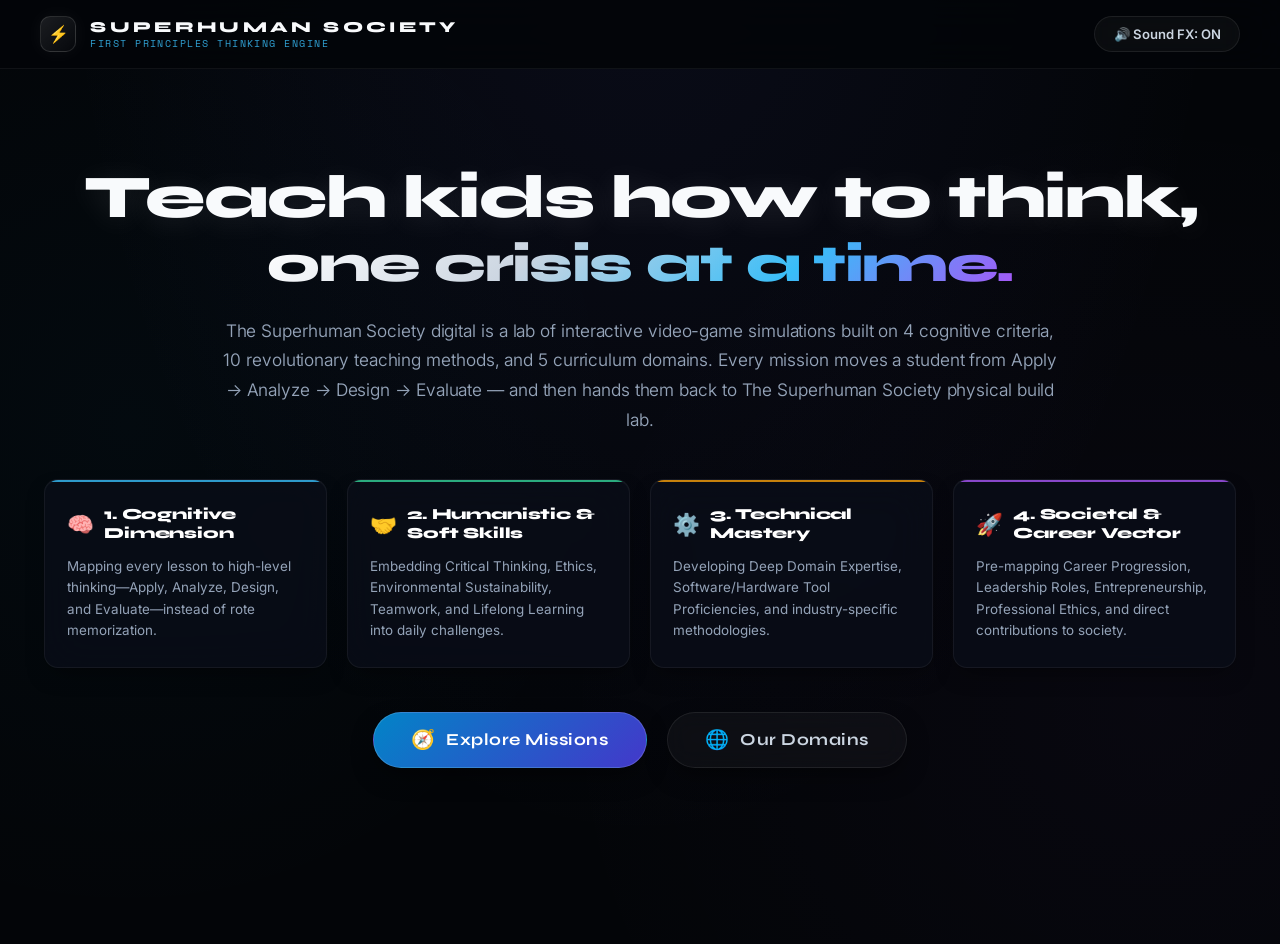
==== standalone.html @ 5317848f "Initial commit of Cognition Lab" ====
<!DOCTYPE html>
<html lang="en">
<head>
  <meta charset="UTF-8">
  <meta name="viewport" content="width=device-width, initial-scale=1.0">
  <title>SUPERHUMAN SOCIETY — Systems Thinking Simulations</title>
  <link rel="preconnect" href="https://fonts.googleapis.com">
  <link rel="preconnect" href="https://fonts.gstatic.com" crossorigin>
  <link href="https://fonts.googleapis.com/css2?family=Inter:wght@300;400;500;600;700&family=JetBrains+Mono:wght@400;500;600;700&family=Space+Grotesk:wght@500;600;700;800&family=Space+Mono:ital,wght@0,400;0,700;1,400&family=Syne:wght@600;700;800&display=swap" rel="stylesheet">
  <style>
@import url('https://fonts.googleapis.com/css2?family=Inter:wght@300;400;500;600;700&family=JetBrains+Mono:wght@400;500;600;700&family=Newsreader:ital,opsz,wght@0,6..72,300..700;1,6..72,300..700&family=Playfair+Display:ital,wght@0,500;0,700;1,400;1,600&family=Space+Grotesk:wght@500;600;700&family=Space+Mono:ital,wght@0,400;0,700;1,400&family=Syne:wght@600;700;800&display=swap');

/* SUPERHUMAN SOCIETY - High-End Dark Aesthetic Design System */
:root {
  --bg-primary: #030508;
  --bg-secondary: #060911;
  --bg-surface: #0a0e19;
  --bg-card: rgba(10, 14, 25, 0.72);
  --border-subtle: rgba(255, 255, 255, 0.055);
  --border-focus: rgba(255, 255, 255, 0.18);
  
  --text-main: #f8fafc;
  --text-muted: #94a3b8;
  --text-faint: #475569;

  --accent-cyan: #38bdf8;
  --accent-emerald: #10b981;
  --accent-emerald-glow: rgba(16, 185, 129, 0.2);
  --accent-blue: #3b82f6;
  --accent-amber: #f59e0b;
  --accent-purple: #a855f7;
  --accent-rose: #f43f5e;

  /* 3-Tiered Typography System */
  --font-heading: "Syne", "Space Grotesk", -apple-system, BlinkMacSystemFont, sans-serif;
  --font-mono: "Space Mono", "JetBrains Mono", ui-monospace, monospace;
  --font-body: "Inter", -apple-system, BlinkMacSystemFont, "Segoe UI", Roboto, sans-serif;
  --font-serif: "Newsreader", "Playfair Display", Georgia, serif;
  --font-sans: var(--font-body);
  --font-display: var(--font-heading);

  --shadow-card: 0 20px 40px -15px rgba(0, 0, 0, 0.85);
  --shadow-glow: 0 0 35px rgba(56, 189, 248, 0.12);
  --radius-sm: 8px;
  --radius-md: 14px;
  --radius-lg: 20px;
}

* {
  box-sizing: border-box;
  margin: 0;
  padding: 0;
}

body {
  font-family: var(--font-body);
  background-color: var(--bg-primary);
  color: var(--text-main);
  line-height: 1.6;
  min-height: 100vh;
  overflow-x: hidden;
  background-image: 
    radial-gradient(ellipse at 50% -20%, rgba(99, 102, 241, 0.08) 0%, transparent 65%),
    radial-gradient(circle at 10% 45%, rgba(14, 165, 233, 0.03) 0%, transparent 40%),
    radial-gradient(circle at 90% 75%, rgba(168, 85, 247, 0.03) 0%, transparent 45%);
}

/* Header & Top Navigation */
.navbar {
  position: sticky;
  top: 0;
  z-index: 100;
  background: rgba(3, 5, 8, 0.88);
  backdrop-filter: blur(20px);
  border-bottom: 1px solid var(--border-subtle);
  padding: 1rem 2.5rem;
  display: flex;
  align-items: center;
  justify-content: space-between;
}

.brand {
  display: flex;
  align-items: center;
  gap: 0.9rem;
  text-decoration: none;
  color: var(--text-main);
  cursor: pointer;
}

.brand-icon {
  width: 36px;
  height: 36px;
  border-radius: 10px;
  background: linear-gradient(135deg, rgba(255,255,255,0.1), rgba(255,255,255,0.02));
  border: 1px solid rgba(255, 255, 255, 0.12);
  display: flex;
  align-items: center;
  justify-content: center;
  font-weight: 800;
  font-size: 1.05rem;
  box-shadow: 0 0 20px rgba(255, 255, 255, 0.05);
}

.brand-title {
  font-family: var(--font-heading);
  font-size: 0.95rem;
  font-weight: 800;
  letter-spacing: 0.22em;
  text-transform: uppercase;
  display: flex;
  flex-direction: column;
  line-height: 1.25;
}

.brand-title span.sub {
  font-family: var(--font-mono);
  font-size: 0.65rem;
  font-weight: 500;
  color: var(--accent-cyan);
  letter-spacing: 0.14em;
  opacity: 0.85;
}

.nav-actions {
  display: flex;
  align-items: center;
  gap: 0.85rem;
}

.btn {
  display: inline-flex;
  align-items: center;
  gap: 0.5rem;
  padding: 0.55rem 1.15rem;
  border-radius: 9999px;
  font-family: var(--font-sans);
  font-size: 0.82rem;
  font-weight: 600;
  cursor: pointer;
  transition: all 0.25s cubic-bezier(0.16, 1, 0.3, 1);
  border: 1px solid transparent;
  outline: none;
  text-decoration: none;
}

.btn-subtle {
  background: rgba(255, 255, 255, 0.035);
  border-color: rgba(255, 255, 255, 0.08);
  color: #cbd5e1;
  backdrop-filter: blur(12px);
}

.btn-subtle:hover {
  background: rgba(255, 255, 255, 0.08);
  border-color: rgba(255, 255, 255, 0.18);
  color: #fff;
  transform: translateY(-1px);
}

.btn-primary {
  background: linear-gradient(135deg, #0284c7, #4338ca);
  color: #fff;
  border: 1px solid rgba(255, 255, 255, 0.15);
  box-shadow: 0 4px 15px rgba(2, 132, 199, 0.25);
}

.btn-primary:hover {
  filter: brightness(1.15);
  box-shadow: 0 6px 22px rgba(2, 132, 199, 0.4);
  transform: translateY(-1px);
}

.btn-accent {
  background: linear-gradient(135deg, #059669, #0d9488);
  color: #fff;
  border: 1px solid rgba(255, 255, 255, 0.15);
  box-shadow: 0 4px 15px rgba(16, 185, 129, 0.25);
}

.btn-accent:hover {
  filter: brightness(1.15);
  transform: translateY(-1px);
}

.btn-icon-only {
  padding: 0.55rem;
  border-radius: 50%;
  aspect-ratio: 1;
}

/* Main Container */
.container {
  max-width: 1380px;
  margin: 0 auto;
  padding: 2.5rem 1.75rem 5rem;
}

/* Hero Section */
.hero {
  text-align: center;
  padding: 3.5rem 1rem 2.5rem;
  position: relative;
}

.badge-pill {
  display: inline-flex;
  align-items: center;
  gap: 0.5rem;
  padding: 0.4rem 1.1rem;
  border-radius: 9999px;
  font-family: var(--font-display);
  font-size: 0.72rem;
  font-weight: 600;
  text-transform: uppercase;
  letter-spacing: 0.16em;
  background: rgba(255, 255, 255, 0.03);
  color: #94a3b8;
  border: 1px solid rgba(255, 255, 255, 0.08);
  backdrop-filter: blur(16px);
  margin-bottom: 1.75rem;
}

.hero-headline {
  margin-bottom: 1.4rem;
  display: flex;
  flex-direction: column;
  align-items: center;
  justify-content: center;
  gap: 0.2rem;
}

.hero-title-serif,
.hero-title-primary {
  font-family: var(--font-heading);
  font-style: normal;
  font-weight: 800;
  font-size: 3.8rem;
  line-height: 1.1;
  letter-spacing: -0.025em;
  color: #f8fafc;
  text-shadow: 0 4px 30px rgba(255, 255, 255, 0.1);
}

.hero-title-accent {
  font-family: var(--font-heading);
  font-style: normal;
  font-weight: 800;
  font-size: 3.25rem;
  letter-spacing: -0.03em;
  line-height: 1.12;
  background: linear-gradient(135deg, #ffffff 0%, #cbd5e1 35%, #38bdf8 70%, #a855f7 100%);
  -webkit-background-clip: text;
  -webkit-text-fill-color: transparent;
  display: inline-block;
}

.hero p.lead {
  font-size: 1.08rem;
  font-weight: 350;
  color: #94a3b8;
  max-width: 840px;
  margin: 0 auto 2.75rem;
  line-height: 1.72;
  letter-spacing: -0.005em;
}

/* 4 Core Criteria Grid */
.criteria-section {
  margin: 2.5rem 0 0;
}

.criteria-grid {
  display: grid;
  grid-template-columns: repeat(4, 1fr);
  gap: 1.25rem;
}

.criterion-card {
  background: var(--bg-card);
  backdrop-filter: blur(20px);
  border: 1px solid var(--border-subtle);
  border-radius: var(--radius-md);
  padding: 1.6rem 1.4rem;
  text-align: left;
  transition: all 0.3s cubic-bezier(0.16, 1, 0.3, 1);
  box-shadow: inset 0 1px 0 rgba(255, 255, 255, 0.03), 0 10px 25px -10px rgba(0, 0, 0, 0.6);
  display: flex;
  flex-direction: column;
  position: relative;
  overflow: hidden;
}

.criterion-card::before {
  content: '';
  position: absolute;
  top: 0;
  left: 0;
  right: 0;
  height: 2px;
  background: var(--card-accent, #38bdf8);
  opacity: 0.8;
  transition: opacity 0.3s ease;
}

.criterion-card:hover {
  border-color: rgba(255, 255, 255, 0.16);
  transform: translateY(-4px);
  box-shadow: var(--shadow-card), 0 0 25px var(--card-glow, rgba(56, 189, 248, 0.15));
}

.criterion-header {
  display: flex;
  align-items: center;
  gap: 0.6rem;
  margin-bottom: 0.75rem;
}

.criterion-icon {
  font-size: 1.35rem;
}

.criterion-title {
  font-family: var(--font-heading);
  font-size: 0.96rem;
  font-weight: 800;
  letter-spacing: -0.01em;
  color: #fff;
  line-height: 1.25;
}

.criterion-desc {
  font-family: var(--font-body);
  font-size: 0.84rem;
  color: var(--text-muted);
  line-height: 1.6;
  font-weight: 400;
}

/* Hero Actions Bar */
.hero-actions-bar {
  display: flex;
  gap: 1.25rem;
  justify-content: center;
  align-items: center;
  margin-top: 2.75rem;
  flex-wrap: wrap;
}

.btn-cta {
  padding: 0.95rem 2.35rem;
  font-family: var(--font-heading);
  font-size: 1.05rem;
  font-weight: 700;
  letter-spacing: 0.03em;
  border-radius: 9999px;
  display: inline-flex;
  align-items: center;
  gap: 0.65rem;
  cursor: pointer;
  transition: all 0.3s cubic-bezier(0.16, 1, 0.3, 1);
  box-shadow: 0 10px 25px -5px rgba(0, 0, 0, 0.5);
}

.btn-cta .btn-icon {
  font-size: 1.2rem;
}

.btn-cta:hover {
  transform: translateY(-2px);
}

.btn-cta.active {
  border-color: #38bdf8;
  box-shadow: 0 0 25px rgba(56, 189, 248, 0.35);
}

/* Dynamic Interactive Exploration Container */
.interactive-exploration-area {
  margin-top: 3.5rem;
  transition: all 0.4s ease;
}

.interactive-view-wrapper {
  animation: fadeInView 0.4s cubic-bezier(0.16, 1, 0.3, 1) forwards;
}

@keyframes fadeInView {
  from { opacity: 0; transform: translateY(14px); }
  to { opacity: 1; transform: translateY(0); }
}

/* Explore Missions View Styles */
.explore-missions-header {
  text-align: center;
  margin-bottom: 2.5rem;
}

.explore-kicker {
  font-family: var(--font-mono);
  font-size: 0.74rem;
  font-weight: 700;
  color: var(--accent-cyan);
  letter-spacing: 0.18em;
  text-transform: uppercase;
  margin-bottom: 0.45rem;
}

.explore-title {
  font-family: var(--font-heading);
  font-size: 2.3rem;
  font-weight: 800;
  letter-spacing: -0.025em;
  color: #fff;
  line-height: 1.2;
}

.explore-subtitle {
  font-family: var(--font-body);
  font-size: 0.95rem;
  color: var(--text-muted);
  margin-top: 0.5rem;
  max-width: 640px;
  margin-left: auto;
  margin-right: auto;
}

.domain-picker-grid {
  display: grid;
  grid-template-columns: repeat(auto-fit, minmax(220px, 1fr));
  gap: 1.25rem;
  margin-bottom: 2rem;
}

.domain-pick-card {
  background: var(--bg-card);
  backdrop-filter: blur(16px);
  border: 1px solid var(--border-subtle);
  border-radius: 20px;
  padding: 1.8rem 1.4rem;
  text-align: center;
  cursor: pointer;
  transition: all 0.3s cubic-bezier(0.16, 1, 0.3, 1);
  display: flex;
  flex-direction: column;
  align-items: center;
  position: relative;
  overflow: hidden;
}

.domain-pick-card::before {
  content: '';
  position: absolute;
  top: 0;
  left: 0;
  right: 0;
  height: 3px;
  background: var(--domain-color, #38bdf8);
  opacity: 0.8;
}

.domain-pick-card:hover {
  transform: translateY(-6px);
  border-color: rgba(255, 255, 255, 0.18);
  box-shadow: 0 20px 40px -15px rgba(0, 0, 0, 0.9), 0 0 25px var(--domain-glow, rgba(56, 189, 248, 0.2));
}

.domain-pick-badge {
  font-family: var(--font-mono);
  font-size: 0.72rem;
  font-weight: 700;
  letter-spacing: 0.12em;
  color: var(--domain-color, #38bdf8);
  margin-bottom: 0.65rem;
}

.domain-pick-icon {
  font-size: 2.75rem;
  margin-bottom: 0.75rem;
  filter: drop-shadow(0 4px 10px rgba(0, 0, 0, 0.5));
}

.domain-pick-name {
  font-family: var(--font-heading);
  font-size: 1.05rem;
  font-weight: 700;
  color: #fff;
  line-height: 1.3;
  margin-bottom: 0.65rem;
}

.domain-pick-meta {
  font-family: var(--font-mono);
  font-size: 0.72rem;
  color: var(--text-faint);
  text-transform: uppercase;
  letter-spacing: 0.08em;
}

.domain-missions-wrapper {
  margin-top: 1rem;
}

.domain-missions-nav-bar {
  display: flex;
  align-items: center;
  justify-content: space-between;
  margin-bottom: 2rem;
  flex-wrap: wrap;
  gap: 1rem;
}

.domain-missions-info {
  display: flex;
  align-items: center;
  gap: 0.9rem;
}

.domain-missions-icon {
  font-size: 2.25rem;
}

.domain-missions-title {
  font-family: var(--font-heading);
  font-size: 1.75rem;
  font-weight: 800;
  color: #fff;
  line-height: 1.2;
}

/* Our Domains: Clean Domain Names List */
.our-domains-header {
  display: flex;
  align-items: center;
  justify-content: space-between;
  margin-bottom: 2rem;
  flex-wrap: wrap;
  gap: 1rem;
}

.our-domains-title-block {
  text-align: left;
}

.our-domains-kicker {
  font-family: var(--font-mono);
  font-size: 0.74rem;
  font-weight: 700;
  color: var(--accent-cyan);
  letter-spacing: 0.18em;
  text-transform: uppercase;
  margin-bottom: 0.35rem;
}

.our-domains-title {
  font-family: var(--font-heading);
  font-size: 2.2rem;
  font-weight: 800;
  color: #fff;
  letter-spacing: -0.02em;
  line-height: 1.2;
}

.our-domains-name-grid {
  display: flex;
  flex-direction: column;
  gap: 1rem;
  max-width: 900px;
  margin: 0 auto;
}

.domain-name-item {
  background: var(--bg-card);
  backdrop-filter: blur(20px);
  border: 1px solid var(--border-subtle);
  border-left: 4px solid var(--domain-color, #38bdf8);
  border-radius: 16px;
  padding: 1.4rem 1.8rem;
  display: flex;
  align-items: center;
  justify-content: space-between;
  cursor: pointer;
  transition: all 0.3s cubic-bezier(0.16, 1, 0.3, 1);
  box-shadow: 0 10px 25px -10px rgba(0, 0, 0, 0.6);
  opacity: 0;
  transform: translateY(15px);
  animation: domainNameSlideIn 0.4s cubic-bezier(0.16, 1, 0.3, 1) forwards;
  animation-delay: calc(var(--domain-idx, 0) * 0.08s);
}

@keyframes domainNameSlideIn {
  to {
    opacity: 1;
    transform: translateY(0);
  }
}

.domain-name-item:hover {
  transform: translateX(6px);
  border-color: rgba(255, 255, 255, 0.18);
  border-left-color: var(--domain-color, #38bdf8);
  box-shadow: 0 15px 35px -10px rgba(0, 0, 0, 0.8), 0 0 25px var(--domain-glow, rgba(56, 189, 248, 0.15));
  background: linear-gradient(135deg, rgba(15, 22, 38, 0.9) 0%, rgba(8, 12, 22, 0.95) 100%);
}

.domain-name-item-left {
  display: flex;
  align-items: center;
  gap: 1.25rem;
}

.domain-name-icon {
  font-size: 2.2rem;
  filter: drop-shadow(0 2px 8px rgba(0, 0, 0, 0.5));
}

.domain-name-badge {
  font-family: var(--font-mono);
  font-size: 0.72rem;
  font-weight: 700;
  letter-spacing: 0.14em;
  color: var(--domain-color, #38bdf8);
  text-transform: uppercase;
  margin-bottom: 0.25rem;
  display: block;
}

.domain-name-text {
  font-family: var(--font-heading);
  font-size: 1.28rem;
  font-weight: 800;
  color: #fff;
  letter-spacing: -0.01em;
  line-height: 1.25;
}

.domain-name-item-arrow {
  display: flex;
  align-items: center;
  gap: 0.5rem;
  font-family: var(--font-mono);
  font-size: 0.8rem;
  color: var(--text-muted);
  font-weight: 600;
  transition: all 0.25s ease;
}

.domain-name-item:hover .domain-name-item-arrow {
  color: var(--domain-color, #38bdf8);
  transform: translateX(3px);
}

/* Domain Selected Subjects View */
.domain-subjects-view {
  max-width: 900px;
  margin: 0 auto;
}

.domain-subjects-top-bar {
  display: flex;
  align-items: center;
  justify-content: space-between;
  margin-bottom: 1.5rem;
  flex-wrap: wrap;
  gap: 0.75rem;
}

.domain-subjects-header-card {
  background: linear-gradient(135deg, rgba(14, 20, 35, 0.85) 0%, rgba(6, 9, 17, 0.95) 100%);
  border: 1px solid var(--border-subtle);
  border-left: 4px solid var(--domain-color, #38bdf8);
  border-radius: 20px;
  padding: 2rem 2.25rem;
  backdrop-filter: blur(20px);
  margin-bottom: 2rem;
  box-shadow: 0 15px 35px -10px rgba(0, 0, 0, 0.8);
}

.domain-subjects-title-row {
  display: flex;
  align-items: center;
  gap: 1.2rem;
  margin-bottom: 1.5rem;
}

.domain-subjects-icon {
  font-size: 2.8rem;
  filter: drop-shadow(0 4px 12px rgba(0, 0, 0, 0.6));
}

.domain-subjects-title {
  font-family: var(--font-heading);
  font-size: 2rem;
  font-weight: 800;
  color: #fff;
  letter-spacing: -0.02em;
  line-height: 1.2;
}

.domain-subjects-section-title {
  font-family: var(--font-mono);
  font-size: 0.78rem;
  font-weight: 700;
  text-transform: uppercase;
  letter-spacing: 0.14em;
  color: var(--text-faint);
  margin-bottom: 1.1rem;
  display: flex;
  align-items: center;
  gap: 0.5rem;
}

.subjects-cards-grid {
  display: grid;
  grid-template-columns: repeat(auto-fill, minmax(240px, 1fr));
  gap: 0.85rem;
}

.animated-subject-card {
  background: rgba(255, 255, 255, 0.035);
  border: 1px solid rgba(255, 255, 255, 0.08);
  border-left: 3px solid var(--domain-color, #38bdf8);
  border-radius: 12px;
  padding: 0.95rem 1.2rem;
  display: flex;
  align-items: center;
  gap: 0.75rem;
  transition: all 0.25s cubic-bezier(0.16, 1, 0.3, 1);
  opacity: 0;
  transform: translateY(12px);
  animation: subjectCardEntrance 0.35s cubic-bezier(0.16, 1, 0.3, 1) forwards;
  animation-delay: calc(var(--subject-idx, 0) * 0.05s);
}

@keyframes subjectCardEntrance {
  to {
    opacity: 1;
    transform: translateY(0);
  }
}

.animated-subject-card:hover {
  background: rgba(255, 255, 255, 0.075);
  border-color: rgba(255, 255, 255, 0.2);
  border-left-color: var(--domain-color, #38bdf8);
  transform: translateY(-2px);
  box-shadow: 0 8px 20px -5px rgba(0, 0, 0, 0.5), 0 0 15px var(--domain-glow, rgba(56, 189, 248, 0.1));
}

.subject-card-icon {
  font-size: 1.15rem;
}

.subject-card-name {
  font-family: var(--font-body);
  font-size: 0.9rem;
  font-weight: 600;
  color: #f1f5f9;
  letter-spacing: 0.01em;
}

/* Filters & Navigation Controls */
.filter-bar {
  display: flex;
  flex-wrap: wrap;
  align-items: center;
  justify-content: space-between;
  gap: 1.25rem;
  padding: 0.9rem 1.6rem;
  background: rgba(8, 12, 22, 0.8);
  border: 1px solid var(--border-subtle);
  border-radius: 9999px;
  backdrop-filter: blur(20px);
  margin-bottom: 2.5rem;
  box-shadow: inset 0 1px 0 rgba(255, 255, 255, 0.02);
}

.filter-group {
  display: flex;
  align-items: center;
  gap: 0.45rem;
  flex-wrap: wrap;
}

.filter-label {
  font-family: var(--font-mono);
  font-size: 0.72rem;
  font-weight: 700;
  text-transform: uppercase;
  letter-spacing: 0.12em;
  color: var(--text-faint);
  margin-right: 0.35rem;
}

.filter-chip {
  padding: 0.42rem 1rem;
  border-radius: 9999px;
  font-family: var(--font-body);
  font-size: 0.78rem;
  font-weight: 500;
  letter-spacing: 0.01em;
  color: var(--text-muted);
  background: rgba(255, 255, 255, 0.025);
  border: 1px solid rgba(255, 255, 255, 0.06);
  cursor: pointer;
  transition: all 0.25s cubic-bezier(0.16, 1, 0.3, 1);
}

.filter-chip:hover {
  color: #fff;
  background: rgba(255, 255, 255, 0.065);
  border-color: rgba(255, 255, 255, 0.12);
}

.filter-chip.active {
  color: #fff;
  background: linear-gradient(135deg, rgba(2, 132, 199, 0.85), rgba(79, 70, 229, 0.85));
  border-color: rgba(255, 255, 255, 0.2);
  box-shadow: 0 0 15px rgba(56, 189, 248, 0.25);
}

/* Simulation Cards Grid */
.sim-grid {
  display: grid;
  grid-template-columns: repeat(auto-fill, minmax(390px, 1fr));
  gap: 2rem;
}

.sim-card {
  background: var(--bg-card);
  backdrop-filter: blur(20px);
  border: 1px solid var(--border-subtle);
  border-radius: 22px;
  overflow: hidden;
  display: flex;
  flex-direction: column;
  transition: all 0.35s cubic-bezier(0.16, 1, 0.3, 1);
  box-shadow: inset 0 1px 0 rgba(255, 255, 255, 0.04), 0 25px 50px -20px rgba(0, 0, 0, 0.9);
  position: relative;
}

.sim-card:hover {
  border-color: rgba(255, 255, 255, 0.18);
  transform: translateY(-6px);
  box-shadow: inset 0 1px 0 rgba(255, 255, 255, 0.08), 0 35px 60px -20px rgba(0, 0, 0, 0.95), 0 0 25px rgba(56, 189, 248, 0.12);
}

.sim-card-banner {
  height: 150px;
  position: relative;
  overflow: hidden;
  display: flex;
  align-items: center;
  justify-content: center;
  background: radial-gradient(circle at 50% 25%, rgba(30, 41, 59, 0.45) 0%, rgba(5, 7, 14, 0.95) 100%);
  border-bottom: 1px solid var(--border-subtle);
}

.sim-banner-art {
  font-size: 3.6rem;
  filter: drop-shadow(0 6px 16px rgba(0, 0, 0, 0.6));
  transition: transform 0.4s cubic-bezier(0.16, 1, 0.3, 1);
}

.sim-card:hover .sim-banner-art {
  transform: scale(1.15);
}

.sim-domain-badge {
  position: absolute;
  top: 14px;
  left: 14px;
  padding: 0.3rem 0.75rem;
  border-radius: 9999px;
  font-family: var(--font-mono);
  font-size: 0.72rem;
  font-weight: 700;
  text-transform: uppercase;
  letter-spacing: 0.1em;
  background: rgba(4, 6, 12, 0.85);
  backdrop-filter: blur(12px);
  border: 1px solid rgba(255, 255, 255, 0.08);
  color: var(--accent-cyan);
}

.sim-classes-badge {
  position: absolute;
  top: 14px;
  right: 14px;
  padding: 0.3rem 0.75rem;
  border-radius: 9999px;
  font-family: var(--font-mono);
  font-size: 0.68rem;
  font-weight: 700;
  letter-spacing: 0.06em;
  background: rgba(4, 6, 12, 0.85);
  border: 1px solid rgba(255, 255, 255, 0.08);
  color: #cbd5e1;
}

.sim-card-body {
  padding: 1.75rem;
  display: flex;
  flex-direction: column;
  flex-grow: 1;
}

.sim-meta-kicker {
  font-family: var(--font-mono);
  font-size: 0.68rem;
  font-weight: 700;
  color: var(--accent-cyan);
  letter-spacing: 0.14em;
  text-transform: uppercase;
  margin-bottom: 0.35rem;
  opacity: 0.9;
}

.sim-title {
  font-family: var(--font-heading);
  font-size: 1.32rem;
  font-weight: 800;
  letter-spacing: -0.015em;
  color: #f8fafc;
  margin-bottom: 0.35rem;
  line-height: 1.25;
}

.sim-domain-subheading {
  font-family: var(--font-body);
  font-size: 0.82rem;
  font-weight: 600;
  letter-spacing: 0.01em;
  margin-bottom: 0.85rem;
}

.sim-subjects {
  display: flex;
  flex-wrap: wrap;
  gap: 0.4rem;
  margin-bottom: 0.95rem;
}

.subject-tag {
  font-family: var(--font-body);
  font-size: 0.7rem;
  font-weight: 500;
  color: var(--text-muted);
  background: rgba(255, 255, 255, 0.035);
  border: 1px solid rgba(255, 255, 255, 0.05);
  padding: 0.22rem 0.6rem;
  border-radius: 9999px;
}

.sim-desc {
  font-family: var(--font-body);
  font-size: 0.86rem;
  color: var(--text-muted);
  line-height: 1.62;
  margin-bottom: 1.35rem;
  flex-grow: 1;
}

.sim-meta-block {
  border-top: 1px solid var(--border-subtle);
  padding-top: 1rem;
  margin-bottom: 1.25rem;
}

.meta-row {
  display: flex;
  align-items: center;
  justify-content: space-between;
  margin-bottom: 0.45rem;
}

.meta-label {
  font-family: var(--font-mono);
  font-size: 0.68rem;
  font-weight: 700;
  letter-spacing: 0.08em;
  color: var(--text-faint);
}

.meta-time-val {
  font-family: var(--font-mono);
  font-size: 0.78rem;
  font-weight: 700;
  color: #fff;
}

.meta-methods {
  display: flex;
  gap: 0.35rem;
  flex-wrap: wrap;
}

.method-code-badge {
  display: inline-flex;
  align-items: center;
  justify-content: center;
  width: 22px;
  height: 22px;
  border-radius: 50%;
  font-family: var(--font-mono);
  font-size: 0.7rem;
  font-weight: 700;
  background: rgba(56, 189, 248, 0.15);
  color: var(--accent-cyan);
  border: 1px solid rgba(56, 189, 248, 0.3);
}

.sim-card-actions {
  display: flex;
  width: 100%;
}

/* Modals */
.modal-overlay {
  position: fixed;
  inset: 0;
  z-index: 200;
  background: rgba(5, 8, 16, 0.85);
  backdrop-filter: blur(12px);
  display: flex;
  align-items: center;
  justify-content: center;
  padding: 1.5rem;
  opacity: 0;
  pointer-events: none;
  transition: opacity 0.25s ease;
}

.modal-overlay.active {
  opacity: 1;
  pointer-events: auto;
}

.modal-container {
  background: var(--bg-surface);
  border: 1px solid var(--border-subtle);
  border-radius: var(--radius-lg);
  max-width: 900px;
  width: 100%;
  max-height: 85vh;
  overflow-y: auto;
  padding: 2rem;
  box-shadow: 0 25px 50px -12px rgba(0, 0, 0, 0.7);
  position: relative;
  transform: translateY(20px);
  transition: transform 0.25s ease;
}

.modal-overlay.active .modal-container {
  transform: translateY(0);
}

.modal-close-btn {
  position: absolute;
  top: 1.25rem;
  right: 1.25rem;
  background: rgba(255, 255, 255, 0.08);
  border: none;
  color: var(--text-muted);
  width: 34px;
  height: 34px;
  border-radius: 50%;
  cursor: pointer;
  display: flex;
  align-items: center;
  justify-content: center;
  font-size: 1.2rem;
  transition: all 0.2s ease;
}

.modal-close-btn:hover {
  color: #fff;
  background: rgba(255, 255, 255, 0.18);
}

.modal-title {
  font-size: 1.6rem;
  font-weight: 800;
  margin-bottom: 0.5rem;
}

.modal-subtitle {
  color: var(--text-muted);
  font-size: 0.9rem;
  margin-bottom: 1.75rem;
}

/* Modal Content Styling */
.curriculum-section-title {
  font-size: 1.15rem;
  font-weight: 700;
  color: var(--accent-cyan);
  margin: 1.5rem 0 0.85rem;
  display: flex;
  align-items: center;
  gap: 0.5rem;
}

.criteria-list, .methods-grid {
  display: grid;
  grid-template-columns: repeat(auto-fit, minmax(360px, 1fr));
  gap: 1rem;
  margin-bottom: 1.5rem;
}

.criteria-item, .method-item {
  background: rgba(255, 255, 255, 0.03);
  border: 1px solid var(--border-subtle);
  border-radius: var(--radius-sm);
  padding: 1rem;
}

.method-item-header {
  display: flex;
  align-items: center;
  gap: 0.6rem;
  margin-bottom: 0.4rem;
  font-weight: 700;
  font-size: 0.9rem;
}

/* Simulation Viewport Screen */
#simulation-viewport {
  position: fixed;
  inset: 0;
  z-index: 150;
  background: var(--bg-primary);
  display: none;
  flex-direction: column;
}

#simulation-viewport.active {
  display: flex;
}

.sim-cockpit-bar {
  background: rgba(13, 19, 34, 0.95);
  backdrop-filter: blur(12px);
  border-bottom: 1px solid var(--border-subtle);
  padding: 0.75rem 1.5rem;
  display: flex;
  align-items: center;
  justify-content: space-between;
}

.sim-cockpit-left {
  display: flex;
  align-items: center;
  gap: 1rem;
}

.sim-cockpit-right {
  display: flex;
  align-items: center;
  gap: 0.75rem;
}

.level-indicator-group {
  display: flex;
  align-items: center;
  gap: 0.4rem;
}

.level-chip {
  padding: 0.25rem 0.65rem;
  border-radius: 6px;
  font-size: 0.75rem;
  font-weight: 700;
  background: rgba(255, 255, 255, 0.05);
  border: 1px solid var(--border-subtle);
  color: var(--text-faint);
}

.level-chip.active {
  background: #0284c7;
  color: #fff;
  border-color: #38bdf8;
  box-shadow: 0 0 10px rgba(56, 189, 248, 0.35);
}

.level-chip.completed {
  background: rgba(16, 185, 129, 0.2);
  color: #34d399;
  border-color: #10b981;
}

.sim-cockpit-stage {
  flex-grow: 1;
  display: flex;
  overflow: hidden;
  position: relative;
}

/* Responsive */
@media (max-width: 1024px) {
  .criteria-grid {
    grid-template-columns: repeat(2, 1fr);
  }
}

@media (max-width: 900px) {
  .hero-title-serif,
  .hero-title-primary {
    font-size: 2.2rem;
  }
  .hero-title-accent {
    font-size: 1.85rem;
  }
  .sim-grid {
    grid-template-columns: 1fr;
  }
  .navbar {
    padding: 0.75rem 1rem;
  }
  .filter-bar {
    flex-direction: column;
    align-items: flex-start;
  }
  .animated-domain-card {
    padding: 1.4rem;
  }
  .explore-title, .our-domains-title {
    font-size: 1.8rem;
  }
}

@media (max-width: 640px) {
  .criteria-grid {
    grid-template-columns: 1fr;
  }
  .hero-actions-bar {
    flex-direction: column;
    width: 100%;
  }
  .btn-cta {
    width: 100%;
    justify-content: center;
  }
}

</style>
  <style>
/* Cognition Lab - Simulation Viewport & Interactive Component Styling */

/* 70/30 Split Layout */
.sim-stage-split {
  display: flex;
  width: 100%;
  height: 100%;
  overflow: hidden;
}

.sim-stage-visual {
  flex: 7;
  position: relative;
  background: #03050a;
  border-right: 1px solid var(--border-subtle);
  overflow: hidden;
  display: flex;
  flex-direction: column;
}

/* Bridge Multi-Angle View Switcher */
#bridge-view-switcher .btn {
  color: var(--text-muted, #94a3b8);
  background: transparent;
  border: 1px solid transparent;
}

#bridge-view-switcher .btn:hover {
  color: #fff;
  background: rgba(255, 255, 255, 0.06);
}

#bridge-view-switcher .btn.active {
  color: #020617 !important;
  background: var(--accent-cyan, #38bdf8) !important;
  border-color: var(--accent-cyan, #38bdf8) !important;
  font-weight: 800;
  box-shadow: 0 0 12px rgba(56, 189, 248, 0.5);
}

.sim-stage-controls {
  flex: 3;
  min-width: 340px;
  max-width: 420px;
  background: #060911;
  display: flex;
  flex-direction: column;
  border-left: 1px solid var(--border-subtle);
  overflow-y: auto;
  padding: 1.5rem;
}

/* Common Simulation HUD Elements */
.sim-canvas-container {
  flex-grow: 1;
  position: relative;
  width: 100%;
  height: 100%;
}

.sim-canvas {
  width: 100%;
  height: 100%;
  display: block;
}

.sim-timer-badge {
  display: inline-flex;
  align-items: center;
  gap: 0.5rem;
  padding: 0.4rem 0.85rem;
  background: rgba(15, 23, 42, 0.8);
  border: 1px solid rgba(255, 255, 255, 0.12);
  border-radius: var(--radius-sm);
  font-family: var(--font-mono);
  font-size: 0.95rem;
  font-weight: 700;
  color: var(--accent-cyan);
}

.sim-timer-badge.urgent {
  color: var(--accent-rose);
  border-color: rgba(244, 63, 94, 0.5);
  animation: pulse-urgent 1s infinite alternate;
}

@keyframes pulse-urgent {
  from { box-shadow: 0 0 5px rgba(244, 63, 94, 0.2); }
  to { box-shadow: 0 0 15px rgba(244, 63, 94, 0.6); }
}

/* Crisis Notification Banner */
.crisis-banner {
  background: linear-gradient(90deg, rgba(244, 63, 94, 0.25), rgba(239, 68, 68, 0.15));
  border: 1px solid rgba(244, 63, 94, 0.5);
  border-radius: var(--radius-sm);
  padding: 0.75rem 1rem;
  margin-bottom: 1.25rem;
  display: flex;
  align-items: flex-start;
  gap: 0.75rem;
  animation: shake-banner 0.4s ease-in-out;
}

@keyframes shake-banner {
  0%, 100% { transform: translateX(0); }
  25% { transform: translateX(-4px); }
  75% { transform: translateX(4px); }
}

.crisis-banner .crisis-icon {
  font-size: 1.3rem;
  flex-shrink: 0;
}

.crisis-banner h4 {
  color: #fca5a5;
  font-size: 0.85rem;
  font-weight: 700;
  margin-bottom: 0.2rem;
  text-transform: uppercase;
  letter-spacing: 0.05em;
}

.crisis-banner p {
  color: #f1f5f9;
  font-size: 0.8rem;
  line-height: 1.35;
}

/* Cinematic Video & Stage Keyframes */
@keyframes pulse-warning {
  from { transform: scale(1); filter: brightness(1); }
  to { transform: scale(1.06); filter: brightness(1.2); }
}

@keyframes pop-in {
  0% { transform: scale(0.85); opacity: 0; }
  70% { transform: scale(1.02); opacity: 1; }
  100% { transform: scale(1); opacity: 1; }
}

@keyframes pulse-zoom {
  0% { transform: scale(0.6); opacity: 0; }
  50% { transform: scale(1.1); opacity: 1; }
  100% { transform: scale(1); opacity: 1; }
}

@keyframes blink {
  from { opacity: 0.3; }
  to { opacity: 1; }
}

@keyframes engineerPopUp {
  0% { transform: translateY(115%) scale(0.92); opacity: 0; }
  65% { transform: translateY(-10px) scale(1.02); opacity: 1; }
  85% { transform: translateY(3px) scale(0.99); opacity: 1; }
  100% { transform: translateY(0) scale(1); opacity: 1; }
}

@keyframes speechBubbleFade {
  0% { transform: translateX(-25px) scale(0.92); opacity: 0; }
  70% { transform: translateX(4px) scale(1.01); opacity: 1; }
  100% { transform: translateX(0) scale(1); opacity: 1; }
}

/* Control Slider Components */
.control-group {
  margin-bottom: 1.25rem;
  background: rgba(255, 255, 255, 0.02);
  border: 1px solid var(--border-subtle);
  border-radius: var(--radius-sm);
  padding: 1rem;
}

.control-header {
  display: flex;
  justify-content: space-between;
  align-items: center;
  margin-bottom: 0.65rem;
}

.control-title {
  font-size: 0.85rem;
  font-weight: 700;
  display: flex;
  align-items: center;
  gap: 0.4rem;
}

.control-value {
  font-family: var(--font-mono);
  font-size: 0.95rem;
  font-weight: 700;
  color: var(--accent-cyan);
}

.slider-range {
  -webkit-appearance: none;
  appearance: none;
  width: 100%;
  height: 6px;
  border-radius: 3px;
  background: #1e293b;
  outline: none;
  transition: all 0.2s;
}

.slider-range::-webkit-slider-thumb {
  -webkit-appearance: none;
  appearance: none;
  width: 18px;
  height: 18px;
  border-radius: 50%;
  background: var(--accent-cyan);
  cursor: pointer;
  box-shadow: 0 0 10px rgba(56, 189, 248, 0.6);
  border: 2px solid #fff;
}

.slider-range:disabled {
  opacity: 0.4;
  cursor: not-allowed;
}

.slider-range:disabled::-webkit-slider-thumb {
  background: #64748b;
  box-shadow: none;
  cursor: not-allowed;
}

.control-hints {
  font-size: 0.72rem;
  color: var(--text-faint);
  margin-top: 0.4rem;
  display: flex;
  justify-content: space-between;
}

/* Botanical Simulation Labels Overlay */
.bio-label {
  position: absolute;
  padding: 0.35rem 0.65rem;
  background: rgba(15, 23, 42, 0.88);
  backdrop-filter: blur(8px);
  border: 1px solid rgba(255, 255, 255, 0.15);
  border-radius: 6px;
  font-size: 0.75rem;
  font-weight: 600;
  color: #fff;
  pointer-events: none;
  transition: all 0.3s ease;
  box-shadow: 0 4px 12px rgba(0, 0, 0, 0.4);
}

.bio-label .status-dot {
  display: inline-block;
  width: 8px;
  height: 8px;
  border-radius: 50%;
  margin-right: 0.35rem;
}

.bio-label .status-dot.healthy { background: #10b981; box-shadow: 0 0 8px #10b981; }
.bio-label .status-dot.warning { background: #f59e0b; box-shadow: 0 0 8px #f59e0b; }
.bio-label .status-dot.danger  { background: #ef4444; box-shadow: 0 0 8px #ef4444; }

/* Value Card & Scorecard */
.value-card-modal {
  background: rgba(15, 23, 42, 0.95);
  border: 1px solid var(--accent-cyan);
  border-radius: var(--radius-md);
  padding: 1.5rem;
  box-shadow: 0 0 25px rgba(56, 189, 248, 0.25);
}

.value-card-grid {
  display: grid;
  grid-template-columns: repeat(3, 1fr);
  gap: 0.75rem;
  margin: 1.25rem 0;
}

.value-card-cell {
  background: rgba(255, 255, 255, 0.04);
  border: 1px solid var(--border-subtle);
  border-radius: var(--radius-sm);
  padding: 0.75rem;
  text-align: center;
}

.value-card-cell .label {
  font-size: 0.72rem;
  color: var(--text-muted);
  text-transform: uppercase;
}

.value-card-cell .val {
  font-size: 1.25rem;
  font-weight: 800;
  font-family: var(--font-mono);
  color: #fff;
  margin-top: 0.2rem;
}

/* Ethical Radical Flashcards */
.ethical-deck {
  display: grid;
  grid-template-columns: 1fr 1fr;
  gap: 1.25rem;
  margin: 1.5rem 0;
}

.ethical-card {
  background: var(--bg-surface);
  border: 2px solid var(--border-subtle);
  border-radius: var(--radius-md);
  padding: 1.5rem;
  cursor: pointer;
  transition: all 0.3s cubic-bezier(0.16, 1, 0.3, 1);
  display: flex;
  flex-direction: column;
  text-align: left;
}

.ethical-card:hover {
  border-color: var(--accent-cyan);
  transform: translateY(-4px);
  box-shadow: 0 12px 24px rgba(0, 0, 0, 0.5);
}

.ethical-card.selected {
  border-color: var(--accent-emerald);
  background: rgba(16, 185, 129, 0.08);
  box-shadow: 0 0 20px rgba(16, 185, 129, 0.25);
}

.ethical-card-icon {
  font-size: 2.2rem;
  margin-bottom: 0.75rem;
}

.ethical-card h3 {
  font-size: 1.1rem;
  margin-bottom: 0.4rem;
}

.ethical-card p {
  font-size: 0.82rem;
  color: var(--text-muted);
  line-height: 1.4;
}

/* Telemetry Stats Grid */
.telemetry-grid {
  display: grid;
  grid-template-columns: repeat(2, 1fr);
  gap: 0.75rem;
  margin-bottom: 1.25rem;
}

.telemetry-metric {
  background: rgba(255, 255, 255, 0.03);
  border: 1px solid var(--border-subtle);
  border-radius: var(--radius-sm);
  padding: 0.75rem 0.9rem;
}

.telemetry-metric .name {
  font-size: 0.7rem;
  font-weight: 600;
  text-transform: uppercase;
  color: var(--text-faint);
  letter-spacing: 0.05em;
}

.telemetry-metric .number {
  font-family: var(--font-mono);
  font-size: 1.35rem;
  font-weight: 800;
  color: #fff;
  margin-top: 0.2rem;
}

.telemetry-metric .unit {
  font-size: 0.75rem;
  font-weight: 500;
  color: var(--text-muted);
  margin-left: 0.2rem;
}

/* Financial Ledger Terminal */
.ledger-table-wrap {
  background: #090e1a;
  border: 1px solid var(--border-subtle);
  border-radius: var(--radius-sm);
  overflow: hidden;
  font-family: var(--font-mono);
  font-size: 0.8rem;
  margin-bottom: 1.25rem;
}

.ledger-table {
  width: 100%;
  border-collapse: collapse;
}

.ledger-table th {
  background: #131b2e;
  padding: 0.6rem 0.75rem;
  text-align: left;
  font-size: 0.7rem;
  text-transform: uppercase;
  color: var(--text-muted);
  border-bottom: 1px solid var(--border-subtle);
}

.ledger-table td {
  padding: 0.6rem 0.75rem;
  border-bottom: 1px solid rgba(255, 255, 255, 0.04);
}

.ledger-table tr:hover {
  background: rgba(255, 255, 255, 0.02);
}

.text-profit { color: #34d399; font-weight: 700; }
.text-loss { color: #f87171; font-weight: 700; }

/* Verification Lock Form */
.verify-lock-box {
  background: rgba(245, 158, 11, 0.08);
  border: 1px solid rgba(245, 158, 11, 0.35);
  border-radius: var(--radius-sm);
  padding: 1rem;
  margin-bottom: 1.25rem;
}

.verify-lock-title {
  display: flex;
  align-items: center;
  gap: 0.5rem;
  font-size: 0.85rem;
  font-weight: 700;
  color: var(--accent-amber);
  margin-bottom: 0.5rem;
}

.verify-input {
  width: 100%;
  background: #070a13;
  border: 1px solid var(--border-subtle);
  border-radius: var(--radius-sm);
  padding: 0.55rem 0.75rem;
  font-family: var(--font-mono);
  font-size: 0.9rem;
  color: #fff;
  outline: none;
  margin-top: 0.35rem;
}

.verify-input:focus {
  border-color: var(--accent-amber);
  box-shadow: 0 0 10px rgba(245, 158, 11, 0.2);
}

/* Cybersecurity Network Topology */
.network-status-bar {
  position: absolute;
  top: 15px;
  left: 15px;
  right: 15px;
  display: flex;
  justify-content: space-between;
  align-items: center;
  pointer-events: none;
}

.network-tools-tray {
  display: grid;
  grid-template-columns: repeat(2, 1fr);
  gap: 0.65rem;
  margin-bottom: 1.25rem;
}

.tool-btn {
  background: rgba(255, 255, 255, 0.04);
  border: 1px solid var(--border-subtle);
  border-radius: var(--radius-sm);
  padding: 0.75rem 0.5rem;
  color: #fff;
  font-size: 0.8rem;
  font-weight: 600;
  display: flex;
  flex-direction: column;
  align-items: center;
  gap: 0.3rem;
  cursor: pointer;
  transition: all 0.2s;
}

.tool-btn:hover:not(:disabled) {
  background: rgba(255, 255, 255, 0.1);
  border-color: var(--accent-cyan);
}

.tool-btn.active {
  background: rgba(56, 189, 248, 0.2);
  border-color: var(--accent-cyan);
}

.tool-btn:disabled {
  opacity: 0.35;
  cursor: not-allowed;
}

/* 50% Physical Project Drawer / Modal */
.physical-brief-box {
  background: rgba(16, 185, 129, 0.05);
  border: 1px solid rgba(16, 185, 129, 0.3);
  border-radius: var(--radius-md);
  padding: 1.25rem;
  margin-top: 1rem;
}

.physical-brief-header {
  display: flex;
  align-items: center;
  gap: 0.6rem;
  color: var(--accent-emerald);
  font-size: 0.95rem;
  font-weight: 700;
  margin-bottom: 0.65rem;
}

.physical-brief-list {
  list-style: none;
  padding-left: 0;
  font-size: 0.82rem;
  color: var(--text-muted);
}

.physical-brief-list li {
  margin-bottom: 0.4rem;
  padding-left: 1.2rem;
  position: relative;
}

.physical-brief-list li::before {
  content: "→";
  position: absolute;
  left: 0;
  color: var(--accent-emerald);
}

</style>
</head>
<body>

  <!-- Top Navigation Bar -->
  <header class="navbar">
    <div class="brand" id="nav-brand">
      <div class="brand-icon">⚡</div>
      <div class="brand-title">
        <span>SUPERHUMAN SOCIETY</span>
        <span class="sub">First Principles Thinking Engine</span>
      </div>
    </div>

    <div class="nav-actions">
      <button id="audio-toggle-btn" class="btn btn-subtle">
        🔊 Sound FX: ON
      </button>
    </div>
  </header>

  <!-- Main Showcase Container -->
  <main class="container">
    
    <!-- Hero Section -->
    <section class="hero">
      <h1 class="hero-headline">
        <span class="hero-title-primary">Teach kids how to think,</span>
        <span class="hero-title-accent">one crisis at a time.</span>
      </h1>
      <p class="lead">
        The Superhuman Society digital is a lab of interactive video-game simulations built on 4 cognitive criteria, 10 revolutionary teaching methods, and 5 curriculum domains. Every mission moves a student from Apply → Analyze → Design → Evaluate — and then hands them back to The Superhuman Society physical build lab.
      </p>

      <!-- 4 Core Criteria Section -->
      <div class="criteria-section">
        <div class="criteria-grid" id="criteria-grid">
          <!-- Rendered by JS: 4 criteria cards with names and descriptions -->
        </div>
      </div>

      <!-- Two Primary Action Buttons -->
      <div class="hero-actions-bar">
        <button id="btn-explore-missions" class="btn btn-primary btn-cta">
          <span class="btn-icon">🧭</span> Explore Missions
        </button>
        <button id="btn-our-domains" class="btn btn-subtle btn-cta">
          <span class="btn-icon">🌐</span> Our Domains
        </button>
      </div>
    </section>

    <!-- Dynamic Exploration Area (Explore Missions OR Our Domains) -->
    <section id="interactive-exploration-container" class="interactive-exploration-area">
      <!-- Injected dynamically by app.js -->
    </section>

  </main>

  <!-- Fullscreen Simulation Cockpit Viewport -->
  <div id="simulation-viewport">
    <div class="sim-cockpit-bar">
      <div class="sim-cockpit-left">
        <button id="exit-sim-cockpit-btn" class="btn btn-subtle" style="font-size:0.8rem;">
          🏠 Homepage
        </button>
        <div>
          <div id="cockpit-sim-domain" style="font-size:0.68rem; text-transform:uppercase; color:var(--accent-cyan); font-weight:700; letter-spacing:0.06em;">DOMAIN 1: BIO-TECH</div>
          <h2 id="cockpit-sim-title" style="font-size:1.15rem; font-weight:800; color:#fff; line-height:1.2;">Simulation Active</h2>
        </div>
      </div>

      <div class="sim-cockpit-right">
        <!-- 50% Physical Lab Brief Button (Removed as requested) -->
      </div>
    </div>

    <!-- Active Simulation Canvas & Split Area -->
    <div class="sim-cockpit-stage" id="sim-stage-container">
      <!-- Dynamically mounted by simulation classes -->
    </div>
  </div>

  <!-- Curriculum Matrix Modal -->
  <div class="modal-overlay" id="curriculum-modal">
    <div class="modal-container">
      <button class="modal-close-btn" aria-label="Close">✕</button>
      <div class="badge-pill">FOUNDATIONAL PEDAGOGICAL BLUEPRINT</div>
      <h2 class="modal-title">Curriculum Architecture Matrix</h2>
      <p class="modal-subtitle">The deep structure behind every scenario: high-order cognition, ethical dilemmas, domain mastery, and physical project translation.</p>
      <div id="curriculum-modal-body">
        <!-- Injected by app.js -->
      </div>
    </div>
  </div>

  <!-- 50% Physical Lab Model Modal -->
  <div class="modal-overlay" id="physical-modal">
    <div class="modal-container">
      <button class="modal-close-btn" aria-label="Close">✕</button>
      <h2 class="modal-title">The 50% Physical Build Model</h2>
      <p class="modal-subtitle">Classroom hardware and lab projects designed to complete the digital-to-physical learning loop.</p>
      <div id="physical-modal-body">
        <!-- Injected by app.js -->
      </div>
    </div>
  </div>

  <!-- Load bundled script (zero-CORS, works via both http:// and file://) -->
  <script>
/**
 * Cognition Lab - Curriculum Knowledge Graph & Pedagogical Matrix
 * Targeted at Students Aged 13-15 (Classes 7, 8, and 9)
 */

const CURRICULUM = {
  // 1. The 4 Core Criteria
  criteria: [
    {
      id: "cognitive",
      name: "1. Cognitive Dimension",
      short: "Cognitive",
      icon: "🧠",
      color: "#38bdf8",
      description: "Mapping every lesson to high-level thinking—Apply, Analyze, Design, and Evaluate—instead of rote memorization."
    },
    {
      id: "soft_skills",
      name: "2. Humanistic & Soft Skills",
      short: "Humanistic",
      icon: "🤝",
      color: "#34d399",
      description: "Embedding Critical Thinking, Ethics, Environmental Sustainability, Teamwork, and Lifelong Learning into daily challenges."
    },
    {
      id: "technical_mastery",
      name: "3. Technical Mastery",
      short: "Technical",
      icon: "⚙️",
      color: "#f59e0b",
      description: "Developing Deep Domain Expertise, Software/Hardware Tool Proficiencies, and industry-specific methodologies."
    },
    {
      id: "societal_vector",
      name: "4. Societal & Career Vector",
      short: "Societal",
      icon: "🚀",
      color: "#a855f7",
      description: "Pre-mapping Career Progression, Leadership Roles, Entrepreneurship, Professional Ethics, and direct contributions to society."
    }
  ],

  // 2. The 10 Revolutionary Teaching Methods
  methods: [
    {
      code: "a",
      name: "First Principles Thinking",
      tagline: "The Foundational Truths Method",
      description: "Breaking a complex problem down to its most basic, foundational truths and building a brand-new solution from scratch."
    },
    {
      code: "b",
      name: "Synthesis",
      tagline: "Multi-Variable Systems Method",
      description: "Highly complex simulations with hidden rules, changing variables, and no clear single answer."
    },
    {
      code: "c",
      name: "Ethical Radical",
      tagline: "Moral Gray Area Method",
      description: "Presenting heavy, real-world moral gray areas and structural debates where variables change midway."
    },
    {
      code: "d",
      name: "Project Based Learning",
      tagline: "The Physical Build Method",
      description: "Designing, engineering, and launching physical or conceptual models to solve targeted challenges (50% Physical Model)."
    },
    {
      code: "e",
      name: "Real Life Market Exposure",
      tagline: "Industry Immersion Method",
      description: "Direct field research, structural interactions, and operational case studies within active local enterprises."
    },
    {
      code: "g",
      name: "Reverse-Engineering",
      tagline: "The Deconstruction Method",
      description: "Dismantling complex finished products or systems to map out their internal architecture and diagnose issues."
    },
    {
      code: "h",
      name: "Time-Capsule Immersion",
      tagline: "Historical Constraints Method",
      description: "Placing students within a past era to rediscover breakthroughs using only the tools of that time."
    },
    {
      code: "i",
      name: "The Live Sandbox",
      tagline: "Skin in the Game Method",
      description: "Allocating small capital funds or real assets to student teams to experience authentic risk, reward, and accountability."
    },
    {
      code: "j",
      name: "Bio-Mimicry Auditing",
      tagline: "Nature-to-Tech Method",
      description: "Extracting biological data, patterns, and strategies from nature to design technology or engineering solutions."
    },
    {
      code: "k",
      name: "Blind-Variable Crises",
      tagline: "Chaos Management Method",
      description: "Intentionally removing critical data or injecting sudden environmental disruptions midway through execution."
    }
  ],

  // 3. The 5 Interdisciplinary Domains
  domains: [
    {
      id: "domain-1",
      number: 1,
      name: "The Bio-Tech & Living Systems Loop",
      color: "#10b981",
      subjects: ["Chemistry", "Biology", "Botany", "Zoology", "Genetics", "Biotechnology"],
      accent: "emerald"
    },
    {
      id: "domain-2",
      number: 2,
      name: "The Physical Build Loop",
      color: "#3b82f6",
      subjects: ["Pure Mathematics", "Applied Mathematics", "Physics", "Civil Engineering", "Mechanical Engineering", "Electrical Engineering"],
      accent: "blue"
    },
    {
      id: "domain-3",
      number: 3,
      name: "The Earth, Society & Human Progress Loop",
      color: "#06b6d4",
      subjects: ["Earth Science", "Geography"],
      accent: "cyan"
    },
    {
      id: "domain-4",
      number: 4,
      name: "The Market Execution & Business Loop",
      color: "#f59e0b",
      subjects: ["Economics", "Business Administration", "Financial Management", "Mass Communication"],
      accent: "amber"
    },
    {
      id: "domain-5",
      number: 5,
      name: "The Digital Frontier & Security Loop",
      color: "#8b5cf6",
      subjects: ["Computer Science", "Software Engineering", "Information Technology", "Cybersecurity", "Artificial Intelligence"],
      accent: "purple"
    }
  ],

  // 4. All 6 Simulation Missions
  missions: [
    {
      id: "sim-plant-npk",
      title: "NPK Ecosystem Stability & Crisis",
      domainId: "domain-1",
      domainName: "Domain 1: The Bio-Tech & Living Systems Loop",
      subjects: ["Botany", "Chemistry", "Soil Ecology"],
      classes: [7, 8, 9],
      textbookLinks: {
        class7: "Nutrition in Plants, Soil Composition, Acids & Bases",
        class8: "Crop Production & Management, Microorganisms",
        class9: "Improvement in Food Resources, Natural Resources & Biogeochemical Cycles"
      },
      durationMinutes: 25,
      activeMethods: ["a", "k", "c", "d"],
      activeCriteria: ["cognitive", "soft_skills", "technical_mastery"],
      summary: "Diagnose soil chemical collapse after severe rainfall. Balance Nitrogen, Phosphorus, and Potassium under time pressure, navigate a sudden Potassium supply shock, and confront an ethical harvest dilemma.",
      pilotBadge: "Pilot Showcase Simulation"
    },
    {
      id: "sim-heart-pump",
      title: "Bio-Mimicry Heart Pump Design",
      domainId: "domain-1",
      domainName: "Domain 1: The Bio-Tech & Living Systems Loop",
      subjects: ["Biology", "Zoology", "Biotechnology", "Fluid Mechanics"],
      classes: [7, 8, 9],
      textbookLinks: {
        class7: "Transportation in Animals & Plants, Circulatory System",
        class8: "Cell Biology, Organ Systems",
        class9: "Life Processes, Heart Anatomy & Hemodynamics"
      },
      durationMinutes: 25,
      activeMethods: ["a", "j", "b", "d"],
      activeCriteria: ["cognitive", "technical_mastery", "societal_vector"],
      summary: "Interactive 4-chamber cardiovascular engine with blood flow dynamics. Calibrate heart rate, stroke volume, and arterial stenosis, then perform a bio-mimicry comparative audit against 2-chamber fish and 3-chamber frog hearts.",
      pilotBadge: "Mission 1"
    },
    {
      id: "sim-bridge-builder",
      title: "Earthquake-Proof Bridge Under Budget",
      domainId: "domain-2",
      domainName: "Domain 2: The Physical Build Loop",
      subjects: ["Physics", "Civil Engineering", "Applied Mathematics"],
      classes: [7, 8, 9],
      textbookLinks: {
        class7: "Force, Motion, Simple Machines",
        class8: "Pressure, Sound, Energy & Vibration",
        class9: "Work, Energy, Gravitation & Newton's Laws"
      },
      durationMinutes: 25,
      activeMethods: ["a", "b", "i", "d"],
      activeCriteria: ["cognitive", "technical_mastery", "societal_vector"],
      summary: "Engineer a structural truss bridge across a 30m chasm with a strict ₹500 virtual budget. Subject your design to Richter Magnitude 1–9 seismic shake-table stress tests with real-time tensor failure visualizations.",
      pilotBadge: "Mission 2"
    },
    {
      id: "sim-urban-heat",
      title: "Urban Heat Island: 1950s vs 2020s",
      domainId: "domain-3",
      domainName: "Domain 3: The Earth, Society & Human Progress Loop",
      subjects: ["Earth Science", "Geography", "Thermodynamics"],
      classes: [7, 8, 9],
      textbookLinks: {
        class7: "Heat, Climate & Weather, Natural Resources",
        class8: "Pollution of Air & Water, Land Utilization",
        class9: "Climate Systems, Natural Vegetation, Earth as a Heat Engine"
      },
      durationMinutes: 25,
      activeMethods: ["h", "a", "c", "d"],
      activeCriteria: ["cognitive", "soft_skills", "societal_vector"],
      summary: "Investigate microclimate divergence between 1950s vegetative cover and 2020s concrete sprawl. Manipulate albedo, canopy density, and anthropogenic emissions, then resolve an ethical municipal thermal zoning debate.",
      pilotBadge: "Mission 3"
    },
    {
      id: "sim-mandi-arbitrage",
      title: "The Sabarkantha Mandi Arbitrage Engine",
      domainId: "domain-4",
      domainName: "Domain 4: The Market Execution & Business Loop",
      subjects: ["Economics", "Financial Management", "Commercial Arithmetic"],
      classes: [7, 8, 9],
      textbookLinks: {
        class7: "Comparing Quantities, Percentage, Profit & Loss",
        class8: "Compound Interest, Proportions, Rational Quantities",
        class9: "Economics: Story of Village Palampur, Food Security in India"
      },
      durationMinutes: 25,
      activeMethods: ["e", "k", "a", "d"],
      activeCriteria: ["cognitive", "technical_mastery", "societal_vector"],
      summary: "Deliberately high-focus, authentic accounting ledger. Balance cold-storage electricity overhead, freight transport decay, and commodity spot margins. Solve sudden Mandi price-crash crises with verification locks.",
      pilotBadge: "Mission 4"
    },
    {
      id: "sim-ransomware",
      title: "Cybersecurity Crisis: Ransomware Defense",
      domainId: "domain-5",
      domainName: "Domain 5: The Digital Frontier & Security Loop",
      subjects: ["Computer Science", "Cybersecurity", "Network Architecture"],
      classes: [7, 8, 9],
      textbookLinks: {
        class7: "Digital Citizenship, Computer Networks & Safety",
        class8: "Cyber Security Fundamentals, Python Basics",
        class9: "Computer System Architecture, Cryptography & Network Protocols"
      },
      durationMinutes: 25,
      activeMethods: ["a", "k", "b", "d"],
      activeCriteria: ["cognitive", "technical_mastery", "soft_skills"],
      summary: "Defend an enterprise hospital network against a propagating ransomware worm. Toggle firewall rules, sever lateral infection links, deploy limited cryptographic decryptors, and initiate cold backups within a 25-minute timer.",
      pilotBadge: "Mission 5"
    }
  ]
};


/**
 * 50% Physical Model: Hands-on Classroom Physical Engineering Builds
 * Every digital simulation is paired with an authentic physical build project.
 */

const PHYSICAL_PROJECTS = {
  "sim-plant-npk": {
    simTitle: "NPK Ecosystem Stability & Crisis",
    projectTitle: "The Closed-Loop Hydroponic Wick Column & Colorimetric Titration Lab",
    domain: "Domain 1: Bio-Tech & Living Systems",
    duration: "45-60 Minutes Lab Session",
    materials: [
      "2x Clear 1-liter plastic bottles (cut into inverted funnel reservoirs)",
      "Braided untreated cotton wicks (15cm)",
      "Inert substrate: Coco-coir & perlite mix (neutral pH)",
      "NPK stock nutrient solutions: Urea (N), Single Super Phosphate (P), Muriate of Potash (K)",
      "Universal liquid pH indicator & soil NPK test capsule strips",
      "Sprouted Mung bean (Vigna radiata) seedlings",
      "50mL graduated syringes and safety gloves"
    ],
    engineeringProtocol: [
      "Step 1 (Reservoir Fabrication): Invert top half of bottle into bottom base, thread cotton wick through cap hole into root bed.",
      "Step 2 (Nutrient Formulation): Calculate exact dilution ratios derived from the digital simulation (Target: 50ppm N, 30ppm P, 20ppm K).",
      "Step 3 (The Leaching Crisis Trigger): Pour 250mL of simulated acidic rain (water + diluted vinegar pH 4.5) through one test column to physically induce potassium leaching.",
      "Step 4 (Colorimetric Audit): Extract run-off leachate into test tubes, add chemical reagent drops, and compare against standard color cards.",
      "Step 5 (Bio-buffering Intervention): Formulate an emergency organic compost-tea amendment to restore root zone cation exchange without chemical K."
    ],
    testingRig: "Daily root elongation measurement grid (mm) and leaf chlorophyll color chart tracking over 7 days.",
    firstPrinciplesConnection: "Physical roots cannot instantly uptake chemical ions without osmotic equilibrium. Students physically witness how salt concentration burns root hairs when P & K exceed threshold limits.",
    safetyNotes: "Wear protective splash goggles when handling nutrient salts and acid titrants."
  },

  "sim-heart-pump": {
    simTitle: "Bio-Mimicry Heart Pump Design",
    projectTitle: "The Dual-Chamber Syringe & Ball-Valve Mechanical Hemodynamic Rig",
    domain: "Domain 1: Bio-Tech & Living Systems",
    duration: "45-60 Minutes Lab Session",
    materials: [
      "2x 50mL Luer-lock plastic syringes (acting as Atrium and Ventricle)",
      "2x One-way inline aquarium check valves (acting as Mitral and Aortic valves)",
      "50cm Clear surgical silicone tubing (ID 6mm)",
      "T-connectors and screw pinch clamps (for adjustable arterial stenosis/blockage)",
      "Colored fluid: Blue water (venous return reservoir) and Red water (arterial discharge)",
      "Clear plastic manometer tube with centimeter measurement scale",
      "Mechanical desktop push-lever or hand-pump trigger mechanism",
      "Stopwatch and measuring beaker"
    ],
    engineeringProtocol: [
      "Step 1 (Valvular Circuitry): Assemble syringes in series with one-way check valves oriented to permit unidirectional forward flow.",
      "Step 2 (Stroke Volume Calibration): Draw 30mL fluid into the ventricle syringe, cycle the plunger, and measure expelled volume per stroke into the beaker.",
      "Step 3 (Pressure Derivation): Connect the vertical manometer tube downstream. Pump at 60 BPM and measure liquid column height (cm H2O) converted to mmHg ($P = \rho g h$).",
      "Step 4 (Simulating Stenosis): Tighten the screw clamp to restrict tube diameter by 50% and 80%. Observe the sudden spike in upstream pressure and pump resistance.",
      "Step 5 (Bio-Mimicry Comparison): Reconfigure circuit into a single-loop fish model (one valve, one syringe) to contrast work energy required vs the dual mammalian system."
    ],
    testingRig: "Manometer pressure column height and volumetric flow rate ($Q = V / \Delta t$) measured with graduated cylinder.",
    firstPrinciplesConnection: "Connects Boyle's Law ($P_1V_1 = P_2V_2$) and Poiseuille's Law of laminar flow resistance ($R \propto 1/r^4$), showing why 50% stenosis increases resistance 16-fold!",
    safetyNotes: "Ensure all hose clamps are tightened before cycling to prevent pressurized fluid spray."
  },

  "sim-bridge-builder": {
    simTitle: "Earthquake-Proof Bridge Under Budget",
    projectTitle: "The Balsa & Gusset-Plate Shake-Table Truss Challenge",
    domain: "Domain 2: Physical Build",
    duration: "60-90 Minutes Lab Session",
    materials: [
      "Standard birch/balsa craft sticks (114mm x 10mm x 2mm)",
      "Quick-setting PVA wood glue & cardstock gusset plates",
      "30cm foam-board abutments (spanning a 25cm physical canyon)",
      "Budget currency ledger: Sticks cost ₹10 each, Gusset joints cost ₹5 each (Max ₹500 cap)",
      "Motorized variable-speed DC eccentric motor shake-table (or smartphone vibration accelerometer rig)",
      "1kg calibrated lead weights / sand bags",
      "Precision digital scale and dial caliper"
    ],
    engineeringProtocol: [
      "Step 1 (Budget Audit): Formulate cutting schedule and bill of materials within the ₹500 physical currency limit.",
      "Step 2 (Truss Assembly): Construct identical left and right planar trusses (Warren, Pratt, or Howe configuration) using triangle geometry.",
      "Step 3 (Cross-Bracing & Decking): Connect trusses with transverse sway struts and tension cross-ties to prevent torsional buckling.",
      "Step 4 (Static Load Verification): Place bridge across abutments. Incrementally load 500g and 1000g center weights; measure deflection with ruler.",
      "Step 5 (Seismic Shake-Table Test): Mount bridge on the shake table. Ramp motor frequency from 2 Hz (Richter 4 equivalent) up to 8 Hz resonance. Record failure mode (buckling vs joint shear)."
    ],
    testingRig: "Shake-table with accelerometer logging frequency (Hz) and g-force until structural catastrophic rupture.",
    firstPrinciplesConnection: "Demonstrates vector equilibrium ($\Sigma F_x = 0, \Sigma F_y = 0, \Sigma M = 0$) and highlights how triangles transfer loads exclusively through pure tension and compression rather than bending.",
    safetyNotes: "Keep hands clear of the vibrating table during high-frequency resonance testing."
  },

  "sim-urban-heat": {
    simTitle: "Urban Heat Island: 1950s vs 2020s",
    projectTitle: "The Multi-Surface Albedo & Microclimate Calorimeter Chamber",
    domain: "Domain 3: Earth, Society & Progress",
    duration: "45-60 Minutes Lab Session",
    materials: [
      "3x Insulated cardboard miniature urban pavilions (15cm x 15cm x 15cm)",
      "Roof Surface 1 (Modern Asphalt): Black tar-paper roofing",
      "Roof Surface 2 (Cool-Roof Mitigation): Titanium white reflective acrylic coating",
      "Roof Surface 3 (1950s Biophilic): Living moss/sedum green vegetative carpet",
      "150W Infrared heat lamp (simulating intense solar insolation)",
      "Digital dual-probe thermistor thermometers (internal air temp & surface temp)",
      "Infrared laser non-contact thermometer",
      "Small 5V micro-fan (simulating urban wind canyon effect)"
    ],
    engineeringProtocol: [
      "Step 1 (Chamber Setup): Install internal temperature probes inside each of the 3 miniature buildings at identical depths.",
      "Step 2 (Baseline Equilibrium): Record ambient baseline temperature across all three chambers under ambient classroom lighting.",
      "Step 3 (Solar Radiation Cycle): Position infrared lamp 40cm equidistant above the models. Turn on lamp for 15 minutes.",
      "Step 4 (Thermal Logging): Record surface and internal temperatures every 60 seconds. Plot heating curves in lab notebooks.",
      "Step 5 (Thermal Mass & Dissipation): Turn off heat lamp. Measure thermal retention decay rate over 10 minutes to verify night-time urban heat island effect.",
      "Step 6 (Ethical Policy Mapping): Calculate cost of painting 10,000 sq ft of roofs in local municipal zones vs planting urban trees."
    ],
    testingRig: "Dual digital thermistors + IR non-contact pyrometer logging $\Delta T$ ($^\circ\text{C}$) over time.",
    firstPrinciplesConnection: "Validates the Stefan-Boltzmann radiation law ($j^* = \epsilon \sigma T^4$) and sensible vs latent heat flux via plant evapotranspiration.",
    safetyNotes: "Do not touch the heat lamp bulb during or immediately following operation."
  },

  "sim-mandi-arbitrage": {
    simTitle: "The Sabarkantha Mandi Arbitrage Engine",
    projectTitle: "The Live Commodity Pit & Cold-Chain Perishability Ledger",
    domain: "Domain 4: Market Execution & Business",
    duration: "45-60 Minutes Lab Session",
    materials: [
      "Tokenized commodity vouchers (Castor, Groundnut, Cotton, Wheat)",
      "Physical double-entry printed ledger balance sheets",
      "Play capital currency notes (₹50,000 seed fund per student team)",
      "Physical commodity sample jars (actual grains/seeds for moisture testing)",
      "Dice-roll disruption deck: Diesel price hike, Mandi strike, sudden flash rain, highway toll blockade",
      "Digital kitchen scale (to measure actual moisture evaporation loss in wet grain samples)",
      "Wall market ticker chalkboard and countdown bell"
    ],
    engineeringProtocol: [
      "Step 1 (Capital Allocation): Teams receive ₹50,000 capital and analyze the opening APMC Mandi commodity spot quotes.",
      "Step 2 (Freight & Cold Chain Route Planning): Teams calculate transport route costs (₹12/km/quintal) vs warehouse cold-storage refrigeration rates.",
      "Step 3 (The Unseasonal Price Shock): Roll the crisis dice: A sudden Mandi market dump slashes spot wheat prices by 35%!",
      "Step 4 (Ledger Settlement Lock): Teams must physically compute Gross Margin %, Net Profit/Loss %, Break-even Price, and Return on Capital Invested (ROCI).",
      "Step 5 (Arbitrage Clearance): Settle contracts with the Mandi Commission Agent desk. Teams with ledger calculation errors pay penalty interest."
    ],
    testingRig: "Reconciled double-entry financial audit sheet verified against classroom market clearing prices.",
    firstPrinciplesConnection: "Transforms abstract algebra and percentages into survival arithmetic: students feel the visceral consequences of cash flow, carrying cost, and compound inventory loss.",
    safetyNotes: "Keep grain samples sealed in jars to prevent classroom spills."
  },

  "sim-ransomware": {
    simTitle: "Cybersecurity Crisis: Ransomware Defense",
    projectTitle: "The Air-Gapped Physical Network Topology & Fail-Safe Cut-Switch",
    domain: "Domain 5: Digital Frontier & Security",
    duration: "45-60 Minutes Lab Session",
    materials: [
      "Solderless electronics breadboard & 9V battery with snap connector",
      "6x Bi-color LEDs (Red/Green) representing servers, firewall, and workstations",
      "Push-button micro-switches (acting as manual subnet isolation switches)",
      "Rotary potentiometer (simulating network bandwidth & encryption propagation rate)",
      "1k-ohm current limiting resistors and jumper wires",
      "Physical Paper Cryptographic Cipher Strips (Caesar/Vigenère substitution wheels)",
      "Red acrylic laser pointer and countdown stopwatch"
    ],
    engineeringProtocol: [
      "Step 1 (Topology Breadboarding): Wire 6 LED nodes in a networked tree topology on the breadboard. When powered, all nodes glow green.",
      "Step 2 (Infection Propagation): Connect a cascading transistor/capacitor circuit that triggers an automated sequential LED color shift to red every 15 seconds.",
      "Step 3 (Emergency Cut-Off): Students must rapidly locate the specific jumper wire corresponding to the infected subnet and disconnect it before the main database LED turns red.",
      "Step 4 (Cryptographic Key Decryption): Solve a real physical modular arithmetic cipher challenge ($C \equiv P^e \pmod n$) to unlock the paper backup safe key.",
      "Step 5 (Fail-Safe Verification): Restore power through an isolated secondary rail to prove data recovery without reinfecting the network."
    ],
    testingRig: "Breadboard circuit continuity test with multimeter; stopwatch tracking incident response latency.",
    firstPrinciplesConnection: "Demonstrates physical air-gapping, electrical and logical segmentation, and the mathematical irreversibility of one-way trapdoor functions in asymmetric cryptography.",
    safetyNotes: "Ensure 9V battery clips are properly oriented to prevent reverse polarity and LED damage."
  }
};


/**
 * Procedural Audio Engine (Web Audio API)
 * Generates tactile sound effects directly without external asset dependencies.
 */

class SoundEngine {
  constructor() {
    this.ctx = null;
    this.enabled = true;
    this.heartbeatTimer = null;
    let savedVol = null;
    try {
      savedVol = localStorage.getItem("cognition_lab_volume");
    } catch (e) {}
    this.volume = savedVol !== null ? parseFloat(savedVol) : 0.35; // Default 35% classroom-friendly
    this.masterGain = null;
    this.isClassroomMode = (this.volume <= 0.20 && this.volume > 0);
  }

  init() {
    if (!this.ctx) {
      const AudioContext = window.AudioContext || window.webkitAudioContext;
      if (AudioContext) {
        this.ctx = new AudioContext();
      }
    }
    if (this.ctx && this.ctx.state === "suspended") {
      this.ctx.resume();
    }
    this.getMasterNode();
  }

  getMasterNode() {
    if (!this.ctx) return null;
    if (!this.masterGain) {
      this.masterGain = this.ctx.createGain();
      this.masterGain.gain.setValueAtTime(this.volume, this.ctx.currentTime);
      this.masterGain.connect(this.ctx.destination);
    }
    return this.masterGain;
  }

  setVolume(val) {
    this.volume = Math.max(0, Math.min(1, val));
    if (this.ctx) {
      const master = this.getMasterNode();
      if (master) {
        master.gain.setValueAtTime(this.volume, this.ctx.currentTime);
      }
    }
    this.isClassroomMode = (this.volume <= 0.20 && this.volume > 0);
    try {
      localStorage.setItem("cognition_lab_volume", String(this.volume));
    } catch (e) {}
  }

  getVolume() {
    return this.volume;
  }

  setClassroomMode(enabled) {
    if (enabled) {
      this.setVolume(0.15); // 15% whisper volume
    } else {
      this.setVolume(0.40); // 40% standard volume
    }
  }

  toggle() {
    this.enabled = !this.enabled;
    if (!this.enabled) {
      this.stopAll();
    }
    return this.enabled;
  }

  stopAll() {
    if (this.heartbeatTimer) {
      clearTimeout(this.heartbeatTimer);
      clearInterval(this.heartbeatTimer);
      this.heartbeatTimer = null;
    }
    if (this.ctx) {
      try {
        if (this.ctx.state === "running") {
          this.ctx.suspend();
        }
      } catch (e) {
        console.warn("AudioContext suspend error:", e);
      }
    }
  }

  playClick() {
    if (!this.enabled) return;
    this.init();
    if (!this.ctx) return;

    const osc = this.ctx.createOscillator();
    const gain = this.ctx.createGain();

    osc.type = "sine";
    osc.frequency.setValueAtTime(800, this.ctx.currentTime);
    osc.frequency.exponentialRampToValueAtTime(300, this.ctx.currentTime + 0.04);

    gain.gain.setValueAtTime(0.12, this.ctx.currentTime);
    gain.gain.exponentialRampToValueAtTime(0.001, this.ctx.currentTime + 0.04);

    osc.connect(gain);
    gain.connect(this.getMasterNode() || this.ctx.destination);

    osc.start();
    osc.stop(this.ctx.currentTime + 0.04);
  }

  playSuccess() {
    if (!this.enabled) return;
    this.init();
    if (!this.ctx) return;

    const notes = [523.25, 659.25, 783.99, 1046.50]; // C5, E5, G5, C6
    notes.forEach((freq, idx) => {
      const osc = this.ctx.createOscillator();
      const gain = this.ctx.createGain();

      osc.type = "triangle";
      osc.frequency.setValueAtTime(freq, this.ctx.currentTime + idx * 0.07);

      gain.gain.setValueAtTime(0.15, this.ctx.currentTime + idx * 0.07);
      gain.gain.exponentialRampToValueAtTime(0.001, this.ctx.currentTime + idx * 0.07 + 0.25);

      osc.connect(gain);
      gain.connect(this.getMasterNode() || this.ctx.destination);

      osc.start(this.ctx.currentTime + idx * 0.07);
      osc.stop(this.ctx.currentTime + idx * 0.07 + 0.25);
    });
  }

  playSuccessChime() {
    this.playSuccess();
  }

  playWarning() {
    if (!this.enabled) return;
    this.init();
    if (!this.ctx) return;

    [0, 0.12].forEach((offset) => {
      const osc = this.ctx.createOscillator();
      const gain = this.ctx.createGain();

      osc.type = "sawtooth";
      osc.frequency.setValueAtTime(440, this.ctx.currentTime + offset);
      osc.frequency.setValueAtTime(330, this.ctx.currentTime + offset + 0.05);

      gain.gain.setValueAtTime(0.15, this.ctx.currentTime + offset);
      gain.gain.exponentialRampToValueAtTime(0.001, this.ctx.currentTime + offset + 0.1);

      osc.connect(gain);
      gain.connect(this.getMasterNode() || this.ctx.destination);

      osc.start(this.ctx.currentTime + offset);
      osc.stop(this.ctx.currentTime + offset + 0.1);
    });
  }

  playBuzzer() {
    this.playWarning();
  }

  playAlarm() {
    if (!this.enabled) return;
    this.init();
    if (!this.ctx) return;

    const osc = this.ctx.createOscillator();
    const gain = this.ctx.createGain();

    osc.type = "sawtooth";
    const now = this.ctx.currentTime;
    osc.frequency.setValueAtTime(800, now);
    osc.frequency.linearRampToValueAtTime(400, now + 0.2);
    osc.frequency.linearRampToValueAtTime(800, now + 0.4);

    gain.gain.setValueAtTime(0.2, now);
    gain.gain.exponentialRampToValueAtTime(0.01, now + 0.45);

    osc.connect(gain);
    gain.connect(this.getMasterNode() || this.ctx.destination);

    osc.start(now);
    osc.stop(now + 0.45);
  }

  playHeartbeat(intensity = 1.0) {
    if (!this.enabled) return;
    this.init();
    if (!this.ctx) return;

    const now = this.ctx.currentTime;
    
    // Lub (Atrioventricular closure)
    const osc1 = this.ctx.createOscillator();
    const gain1 = this.ctx.createGain();
    osc1.type = "sine";
    osc1.frequency.setValueAtTime(65, now);
    osc1.frequency.exponentialRampToValueAtTime(35, now + 0.09);
    gain1.gain.setValueAtTime(0.25 * intensity, now);
    gain1.gain.exponentialRampToValueAtTime(0.001, now + 0.1);
    osc1.connect(gain1);
    gain1.connect(this.getMasterNode() || this.ctx.destination);
    osc1.start(now);
    osc1.stop(now + 0.1);

    // Dub (Semilunar closure)
    const osc2 = this.ctx.createOscillator();
    const gain2 = this.ctx.createGain();
    osc2.type = "sine";
    osc2.frequency.setValueAtTime(85, now + 0.14);
    osc2.frequency.exponentialRampToValueAtTime(45, now + 0.22);
    gain2.gain.setValueAtTime(0.2 * intensity, now + 0.14);
    gain2.gain.exponentialRampToValueAtTime(0.001, now + 0.24);
    osc2.connect(gain2);
    gain2.connect(this.getMasterNode() || this.ctx.destination);
    osc2.start(now + 0.14);
    osc2.stop(now + 0.24);
  }

  playEarthquake(magnitude = 5.0) {
    if (!this.enabled) return;
    this.init();
    if (!this.ctx) return;

    const duration = 1.2;
    const now = this.ctx.currentTime;

    // Deep sub-bass oscillator
    const osc = this.ctx.createOscillator();
    const gain = this.ctx.createGain();
    osc.type = "triangle";
    osc.frequency.setValueAtTime(40 + magnitude * 5, now);
    osc.frequency.exponentialRampToValueAtTime(25, now + duration);

    const volume = Math.min(0.35, 0.05 + (magnitude / 10) * 0.3);
    gain.gain.setValueAtTime(volume, now);
    gain.gain.exponentialRampToValueAtTime(0.001, now + duration);

    osc.connect(gain);
    gain.connect(this.getMasterNode() || this.ctx.destination);

    osc.start(now);
    osc.stop(now + duration);
  }

  playGlitch() {
    if (!this.enabled) return;
    this.init();
    if (!this.ctx) return;

    const osc = this.ctx.createOscillator();
    const gain = this.ctx.createGain();
    osc.type = "square";
    osc.frequency.setValueAtTime(1200, this.ctx.currentTime);
    osc.frequency.setValueAtTime(240, this.ctx.currentTime + 0.04);
    osc.frequency.setValueAtTime(950, this.ctx.currentTime + 0.08);

    gain.gain.setValueAtTime(0.15, this.ctx.currentTime);
    gain.gain.exponentialRampToValueAtTime(0.001, this.ctx.currentTime + 0.12);

    osc.connect(gain);
    gain.connect(this.getMasterNode() || this.ctx.destination);

    osc.start();
    osc.stop(this.ctx.currentTime + 0.12);
  }

  playCountdownTick(isFinal = false) {
    if (!this.enabled) return;
    this.init();
    if (!this.ctx) return;

    const now = this.ctx.currentTime;
    const osc = this.ctx.createOscillator();
    const gain = this.ctx.createGain();

    if (isFinal) {
      osc.type = "sine";
      osc.frequency.setValueAtTime(880, now);
      osc.frequency.exponentialRampToValueAtTime(1760, now + 0.15);
      gain.gain.setValueAtTime(0.35, now);
      gain.gain.exponentialRampToValueAtTime(0.001, now + 0.4);
      osc.connect(gain);
      gain.connect(this.getMasterNode() || this.ctx.destination);
      osc.start(now);
      osc.stop(now + 0.4);
    } else {
      osc.type = "triangle";
      osc.frequency.setValueAtTime(720, now);
      osc.frequency.exponentialRampToValueAtTime(540, now + 0.08);
      gain.gain.setValueAtTime(0.25, now);
      gain.gain.exponentialRampToValueAtTime(0.001, now + 0.1);
      osc.connect(gain);
      gain.connect(this.getMasterNode() || this.ctx.destination);
      osc.start(now);
      osc.stop(now + 0.1);
    }
  }

  playCommsChirp() {
    if (!this.enabled) return;
    this.init();
    if (!this.ctx) return;

    const now = this.ctx.currentTime;
    // Walkie talkie squelch tone
    const osc = this.ctx.createOscillator();
    const gain = this.ctx.createGain();
    osc.type = "square";
    osc.frequency.setValueAtTime(1750, now);
    osc.frequency.setValueAtTime(2350, now + 0.04);
    gain.gain.setValueAtTime(0.12, now);
    gain.gain.exponentialRampToValueAtTime(0.001, now + 0.1);

    osc.connect(gain);
    gain.connect(this.getMasterNode() || this.ctx.destination);
    osc.start(now);
    osc.stop(now + 0.1);
  }

  playBridgeCrash() {
    if (!this.enabled) return;
    this.init();
    if (!this.ctx) return;

    const now = this.ctx.currentTime;
    // Low frequency structural snap
    const osc = this.ctx.createOscillator();
    const gain = this.ctx.createGain();
    osc.type = "sawtooth";
    osc.frequency.setValueAtTime(110, now);
    osc.frequency.exponentialRampToValueAtTime(25, now + 0.8);
    gain.gain.setValueAtTime(0.4, now);
    gain.gain.exponentialRampToValueAtTime(0.001, now + 0.9);

    osc.connect(gain);
    gain.connect(this.getMasterNode() || this.ctx.destination);
    osc.start(now);
    osc.stop(now + 0.9);
  }
}

const sound = new SoundEngine();


/**
 * Simulation 0: Plant Soil Ecosystem & NPK Crisis
 * Domain 1: Bio-Tech & Living Systems
 * Incorporates: First Principles (a), Crisis Management (k), Ethical Radical (c), Physical Build (d)
 */



class PlantNpkSimulation {
  constructor(container, onComplete) {
    this.container = container;
    this.onComplete = onComplete;
    this.level = 1;
    this.stage = "intro"; // intro | play | crisis | ethical | completed
    this.introTime = 0;
    this.timerSeconds = 15 * 60;
    this.timerInterval = null;
    this.animFrame = null;

    // Nutrient State (0 - 100 ppm)
    this.n = 0; // Nitrogen: Foliage / Chlorophyll
    this.p = 0; // Phosphorus: Root depth & ATP
    this.k = 0; // Potassium: Cell wall rigidity & Stomata

    // Organic bio-buffer available in crisis
    this.bioBuffer = 0;

    // Intro timeline: 0-5s healthy, 5-10s rainstorm, 10-15s collapse
    this.introDuration = 15;
    this.introStep = 0; // 0=healthy, 1=rain, 2=leached
    this.ethicalChoice = null;
    this.isRunning = true;
    this.introTimeout = null;
  }

  mount() {
    this.isRunning = true;
    this.renderLayout();
    this.setupCanvas();
    this.startIntroSequence();
  }

  destroy() {
    this.isRunning = false;
    if (this.introTimeout) clearTimeout(this.introTimeout);
    if (this.timerInterval) clearInterval(this.timerInterval);
    if (this.animFrame) cancelAnimationFrame(this.animFrame);
    sound.stopAll();
  }

  renderLayout() {
    this.container.innerHTML = `
      <div class="sim-stage-split">
        <!-- 70% Left: Botanical Canvas & Dynamic Cellular Callouts -->
        <div class="sim-stage-visual" id="plant-visual-pane">
          <div class="sim-canvas-container">
            <canvas id="plantCanvas" class="sim-canvas"></canvas>
            
            <!-- Dynamic Labels overlaid on anatomical parts -->
            <div id="leaf-label" class="bio-label" style="top: 25%; left: 55%;">
              <span class="status-dot danger"></span>
              <span class="label-text">Leaves: Severe Chlorosis (N: 0ppm)</span>
            </div>
            <div id="stem-label" class="bio-label" style="top: 50%; left: 30%;">
              <span class="status-dot danger"></span>
              <span class="label-text">Cell Walls: Turgor Collapse (K: 0ppm)</span>
            </div>
            <div id="root-label" class="bio-label" style="top: 75%; left: 52%;">
              <span class="status-dot danger"></span>
              <span class="label-text">Roots: Stunted Biomass (P: 0ppm)</span>
            </div>

            <!-- Intro Stage Cinematic Banner -->
            <div id="intro-overlay" style="position:absolute; bottom:20px; left:20px; right:20px; background:rgba(10,15,28,0.9); border:1px solid rgba(56,189,248,0.3); border-radius:12px; padding:1rem 1.5rem; display:flex; align-items:center; justify-content:space-between; backdrop-filter:blur(10px);">
              <div>
                <div style="font-size:0.75rem; text-transform:uppercase; color:var(--accent-cyan); font-weight:700; letter-spacing:0.08em;" id="intro-phase-badge">Phase: Healthy Baseline</div>
                <div style="font-size:1.05rem; font-weight:700; color:#fff;" id="intro-phase-text">Initial state: Balanced soil cation equilibrium.</div>
              </div>
              <button id="skip-intro-btn" class="btn btn-subtle" style="font-size:0.75rem;">Skip Cinematic →</button>
            </div>
          </div>
        </div>

        <!-- 30% Right: Telemetry, Timers & Tactical Controls -->
        <div class="sim-stage-controls" id="plant-controls-pane">
          <div style="display:flex; justify-content:space-between; align-items:center; margin-bottom:1rem;">
            <div>
              <div style="font-size:0.75rem; text-transform:uppercase; color:var(--text-muted); font-weight:700;">Simulated Clock</div>
              <div class="sim-timer-badge" id="sim-timer">15:00</div>
            </div>
            <div style="text-align:right;">
              <div style="font-size:0.75rem; text-transform:uppercase; color:var(--text-muted); font-weight:700;">Level Status</div>
              <span id="level-badge" class="level-chip active">Level 1: Stability</span>
            </div>
          </div>

          <div id="controls-dynamic-area">
            <!-- Populated per level -->
          </div>
        </div>
      </div>
    `;

    document.getElementById("skip-intro-btn").addEventListener("click", () => {
      sound.playClick();
      this.finishIntro();
    });
  }

  setupCanvas() {
    this.canvas = document.getElementById("plantCanvas");
    this.ctx = this.canvas.getContext("2d");
    this.resizeCanvas();
    window.addEventListener("resize", () => this.resizeCanvas());
    this.animate();
  }

  resizeCanvas() {
    const parent = this.canvas.parentElement;
    this.canvas.width = parent.clientWidth * window.devicePixelRatio;
    this.canvas.height = parent.clientHeight * window.devicePixelRatio;
  }

  startIntroSequence() {
    this.stage = "intro";
    this.introTime = 0;
    const overlay = document.getElementById("intro-overlay");
    const phaseBadge = document.getElementById("intro-phase-badge");
    const phaseText = document.getElementById("intro-phase-text");

    const introTick = () => {
      if (this.stage !== "intro") return;
      this.introTime += 1;

      if (this.introTime <= 5) {
        // Healthy state preview
        this.introStep = 0;
        this.n = 50; this.p = 30; this.k = 20;
        phaseBadge.textContent = "00:00 - 00:05 // Healthy Baseline";
        phaseText.textContent = "Healthy plant with optimal N:P:K balance and deep root architecture.";
      } else if (this.introTime <= 10) {
        // Rainstorm strikes
        this.introStep = 1;
        phaseBadge.textContent = "00:05 - 00:10 // Unseasonal Flash Storm";
        phaseBadge.style.color = "#f43f5e";
        phaseText.textContent = "Unseasonal torrential rainfall hits! Water saturates and leaches soil nutrients.";
        if (this.introTime === 6) sound.playAlarm();
      } else if (this.introTime <= 15) {
        // Collapse
        this.introStep = 2;
        this.n = 0; this.p = 0; this.k = 0;
        phaseBadge.textContent = "00:10 - 00:15 // Chemical Collapse";
        phaseText.textContent = "Soil balance destroyed. Severe chlorosis, root stunting, and cellular turgor loss.";
      } else {
        this.finishIntro();
        return;
      }

      this.updateLabels();
      if (this.isRunning) {
        this.introTimeout = setTimeout(introTick, 1000);
      }
    };

    introTick();
  }

  finishIntro() {
    this.stage = "play";
    this.level = 1;
    this.n = 0; this.p = 0; this.k = 0;
    this.timerSeconds = 15 * 60;
    const overlay = document.getElementById("intro-overlay");
    if (overlay) overlay.style.display = "none";
    this.startTimer();
    this.renderLevel1Controls();
    this.updateLabels();
  }

  startTimer() {
    if (this.timerInterval) clearInterval(this.timerInterval);
    const timerEl = document.getElementById("sim-timer");

    this.timerInterval = setInterval(() => {
      if (this.timerSeconds > 0) {
        this.timerSeconds--;
        const mins = Math.floor(this.timerSeconds / 60).toString().padStart(2, "0");
        const secs = (this.timerSeconds % 60).toString().padStart(2, "0");
        timerEl.textContent = `${mins}:${secs}`;
        if (this.timerSeconds <= 60) {
          timerEl.classList.add("urgent");
        }
      } else {
        clearInterval(this.timerInterval);
        sound.playAlarm();
        alert("Time Expired! The plant suffered irreversible cellular senescence. Resetting level.");
        this.resetLevel();
      }
    }, 1000);
  }

  renderLevel1Controls() {
    const area = document.getElementById("controls-dynamic-area");
    area.innerHTML = `
      <div style="background:rgba(56,189,248,0.06); border:1px solid rgba(56,189,248,0.25); border-radius:8px; padding:0.85rem; margin-bottom:1.25rem;">
        <div style="font-size:0.8rem; font-weight:700; color:var(--accent-cyan); margin-bottom:0.25rem;">MISSION OBJECTIVE</div>
        <p style="font-size:0.78rem; color:var(--text-muted); line-height:1.4;">
          The torrential storm leached all macronutrients from the root zone. Adjust the raw <strong>Nitrogen (N)</strong>, <strong>Phosphorus (P)</strong>, and <strong>Potassium (K)</strong> ppm sliders to restore ecosystem stability.
        </p>
      </div>

      <!-- Nitrogen Slider -->
      <div class="control-group">
        <div class="control-header">
          <span class="control-title">🌿 Nitrogen (N) - Leaf Chlorophyll</span>
          <span class="control-value" id="val-n">${this.n} ppm</span>
        </div>
        <input type="range" class="slider-range" id="slider-n" min="0" max="100" value="${this.n}">
        <div class="control-hints">
          <span>0 ppm (Chlorosis)</span>
          <span style="color:var(--accent-emerald);">Target: ~50 ppm</span>
          <span>100 ppm (Salt Burn)</span>
        </div>
      </div>

      <!-- Phosphorus Slider -->
      <div class="control-group">
        <div class="control-header">
          <span class="control-title">🌱 Phosphorus (P) - Root Biomass</span>
          <span class="control-value" id="val-p">${this.p} ppm</span>
        </div>
        <input type="range" class="slider-range" id="slider-p" min="0" max="100" value="${this.p}">
        <div class="control-hints">
          <span>0 ppm (Stunted)</span>
          <span style="color:var(--accent-emerald);">Target: ~30 ppm</span>
          <span>100 ppm (Lockout)</span>
        </div>
      </div>

      <!-- Potassium Slider -->
      <div class="control-group">
        <div class="control-header">
          <span class="control-title">🛡️ Potassium (K) - Cell Wall Rigidity</span>
          <span class="control-value" id="val-k">${this.k} ppm</span>
        </div>
        <input type="range" class="slider-range" id="slider-k" min="0" max="100" value="${this.k}">
        <div class="control-hints">
          <span>0 ppm (Wilted)</span>
          <span style="color:var(--accent-emerald);">Target: ~20 ppm</span>
          <span>100 ppm (Toxicity)</span>
        </div>
      </div>

      <!-- Validation & Value Card -->
      <button id="submit-value-card-btn" class="btn btn-primary" style="width:100%; justify-content:center; padding:0.8rem; margin-top:0.5rem;">
        📝 Enter Values into Ecosystem Value Card
      </button>

      <div id="feedback-msg" style="margin-top:0.75rem; font-size:0.8rem; text-align:center; min-height:1.2rem;"></div>
    `;

    // Event listeners
    const sliderN = document.getElementById("slider-n");
    const sliderP = document.getElementById("slider-p");
    const sliderK = document.getElementById("slider-k");

    sliderN.addEventListener("input", (e) => {
      this.n = parseInt(e.target.value);
      document.getElementById("val-n").textContent = `${this.n} ppm`;
      sound.playClick();
      this.updateLabels();
    });

    sliderP.addEventListener("input", (e) => {
      this.p = parseInt(e.target.value);
      document.getElementById("val-p").textContent = `${this.p} ppm`;
      sound.playClick();
      this.updateLabels();
    });

    sliderK.addEventListener("input", (e) => {
      this.k = parseInt(e.target.value);
      document.getElementById("val-k").textContent = `${this.k} ppm`;
      sound.playClick();
      this.updateLabels();
    });

    document.getElementById("submit-value-card-btn").addEventListener("click", () => {
      this.validateLevel1();
    });
  }

  validateLevel1() {
    // Target: N ~50 (45-55), P ~30 (26-34), K ~20 (17-23)
    const nOk = this.n >= 45 && this.n <= 55;
    const pOk = this.p >= 26 && this.p <= 34;
    const kOk = this.k >= 17 && this.k <= 23;
    const msgEl = document.getElementById("feedback-msg");

    if (nOk && pOk && kOk) {
      sound.playSuccess();
      msgEl.style.color = "#34d399";
      msgEl.textContent = "Ecosystem Stability Achieved! Opening Value Card...";
      setTimeout(() => this.showLevel1ValueCard(), 600);
    } else {
      sound.playWarning();
      msgEl.style.color = "#f87171";
      let hint = [];
      if (!nOk) hint.push(this.n < 45 ? "Increase Nitrogen for chlorophyll" : "Reduce Nitrogen to avoid fertilizer burn");
      if (!pOk) hint.push(this.p < 26 ? "Increase Phosphorus for root elongation" : "Reduce Phosphorus");
      if (!kOk) hint.push(this.k < 17 ? "Increase Potassium for stomata turgor" : "Reduce Potassium");
      msgEl.textContent = `Imbalance: ${hint.join(" | ")}`;
    }
  }

  showLevel1ValueCard() {
    const modalArea = document.createElement("div");
    modalArea.id = "value-card-popup";
    modalArea.style.cssText = `
      position:fixed; inset:0; background:rgba(5,8,16,0.85); backdrop-filter:blur(10px);
      z-index:250; display:flex; align-items:center; justify-content:center; padding:1.5rem;
    `;
    modalArea.innerHTML = `
      <div class="value-card-modal" style="max-width:500px; width:100%;">
        <div style="text-align:center; margin-bottom:1rem;">
          <div style="font-size:2rem; margin-bottom:0.25rem;">🌿</div>
          <h3 style="font-size:1.35rem; color:#fff;">Ecosystem Value Card</h3>
          <p style="font-size:0.82rem; color:var(--text-muted);">Verified Agronomic Nutrient Formula Settled</p>
        </div>

        <div class="value-card-grid">
          <div class="value-card-cell">
            <div class="label">Nitrogen (N)</div>
            <div class="val" style="color:#38bdf8;">${this.n} ppm</div>
            <div style="font-size:0.68rem; color:var(--text-faint); margin-top:0.2rem;">Foliage Vigor</div>
          </div>
          <div class="value-card-cell">
            <div class="label">Phosphorus (P)</div>
            <div class="val" style="color:#34d399;">${this.p} ppm</div>
            <div style="font-size:0.68rem; color:var(--text-faint); margin-top:0.2rem;">Root Architecture</div>
          </div>
          <div class="value-card-cell">
            <div class="label">Potassium (K)</div>
            <div class="val" style="color:#f59e0b;">${this.k} ppm</div>
            <div style="font-size:0.68rem; color:var(--text-faint); margin-top:0.2rem;">Cell Rigidity</div>
          </div>
        </div>

        <div style="background:rgba(255,255,255,0.03); border:1px solid var(--border-subtle); border-radius:8px; padding:0.85rem; margin-bottom:1.25rem; font-size:0.8rem; color:var(--text-muted); line-height:1.4;">
          ✅ <strong>First-Principles Audit:</strong> N:P:K stoichiometry at 5:3:2 creates an optimal nitrogen assimilation rate without cation antagonism in loamy soil.
        </div>

        <button id="advance-level-2-btn" class="btn btn-accent" style="width:100%; justify-content:center; padding:0.8rem;">
          Proceed to Level 2: The Crisis →
        </button>
      </div>
    `;

    document.body.appendChild(modalArea);
    document.getElementById("advance-level-2-btn").addEventListener("click", () => {
      sound.playClick();
      modalArea.remove();
      this.startLevel2Crisis();
    });
  }

  startLevel2Crisis() {
    this.level = 2;
    this.k = 0; // Locked at 0 due to rainfall
    this.n = 20;
    this.p = 20;
    this.bioBuffer = 0;
    this.timerSeconds = 10 * 60; // 10 minutes timer
    sound.playAlarm();

    const levelBadge = document.getElementById("level-badge");
    levelBadge.textContent = "Level 2: The Crisis";
    levelBadge.className = "level-chip active";
    levelBadge.style.background = "#e11d48";
    levelBadge.style.borderColor = "#f43f5e";

    this.renderLevel2Controls();
    this.updateLabels();
  }

  renderLevel2Controls() {
    const area = document.getElementById("controls-dynamic-area");
    area.innerHTML = `
      <div class="crisis-banner">
        <span class="crisis-icon">⚠️</span>
        <div>
          <h4>Method (k) Blind-Variable Crisis</h4>
          <p>Unseasonal torrential cloudburst! Soluble potassium has leached completely from the subsoil. <strong>The Potassium (K) supply slider is permanently locked at 0 ppm!</strong></p>
        </div>
      </div>

      <p style="font-size:0.78rem; color:var(--text-muted); margin-bottom:1.25rem; line-height:1.4;">
        Under zero chemical potassium, you must counterbalance osmotic pressure using a specialized <strong>Nitrogen-Phosphorus ratio</strong> and introduce an <strong>Organic Bio-Buffer Amendment</strong> to prevent irreversible wilt within 10 minutes.
      </p>

      <!-- Nitrogen Slider -->
      <div class="control-group">
        <div class="control-header">
          <span class="control-title">🌿 Nitrogen (N) Adjustment</span>
          <span class="control-value" id="val-n-l2">${this.n} ppm</span>
        </div>
        <input type="range" class="slider-range" id="slider-n-l2" min="0" max="100" value="${this.n}">
        <div class="control-hints">
          <span>0 ppm</span>
          <span style="color:var(--accent-emerald);">Compensatory Target: ~40 ppm</span>
          <span>100 ppm</span>
        </div>
      </div>

      <!-- Phosphorus Slider -->
      <div class="control-group">
        <div class="control-header">
          <span class="control-title">🌱 Phosphorus (P) Adjustment</span>
          <span class="control-value" id="val-p-l2">${this.p} ppm</span>
        </div>
        <input type="range" class="slider-range" id="slider-p-l2" min="0" max="100" value="${this.p}">
        <div class="control-hints">
          <span>0 ppm</span>
          <span style="color:var(--accent-emerald);">Compensatory Target: ~45 ppm</span>
          <span>100 ppm</span>
        </div>
      </div>

      <!-- Potassium Slider (LOCKED) -->
      <div class="control-group" style="opacity:0.6; position:relative;">
        <div class="control-header">
          <span class="control-title">🔒 Potassium (K) - LEACHED & LOCKED</span>
          <span class="control-value" style="color:#ef4444;">0 ppm [LOCKED]</span>
        </div>
        <input type="range" class="slider-range" disabled min="0" max="100" value="0">
        <div class="control-hints">
          <span style="color:#f87171;">Unseasonal rain leached 100% of soluble K</span>
        </div>
      </div>

      <!-- Organic Bio-Buffer Amendment -->
      <div class="control-group">
        <div class="control-header">
          <span class="control-title">🍂 Organic Bio-Buffer Amendment</span>
          <span class="control-value" id="val-bio">${this.bioBuffer}%</span>
        </div>
        <input type="range" class="slider-range" id="slider-bio" min="0" max="100" value="${this.bioBuffer}">
        <div class="control-hints">
          <span>0% (Raw soil)</span>
          <span style="color:var(--accent-emerald);">Target: 50% - 70%</span>
          <span>100%</span>
        </div>
      </div>

      <button id="submit-scorecard-btn" class="btn btn-primary" style="width:100%; justify-content:center; padding:0.8rem; margin-top:0.5rem;">
        📊 Settle Crisis Scorecard
      </button>

      <div id="feedback-msg-l2" style="margin-top:0.75rem; font-size:0.8rem; text-align:center; min-height:1.2rem;"></div>
    `;

    document.getElementById("slider-n-l2").addEventListener("input", (e) => {
      this.n = parseInt(e.target.value);
      document.getElementById("val-n-l2").textContent = `${this.n} ppm`;
      sound.playClick();
      this.updateLabels();
    });

    document.getElementById("slider-p-l2").addEventListener("input", (e) => {
      this.p = parseInt(e.target.value);
      document.getElementById("val-p-l2").textContent = `${this.p} ppm`;
      sound.playClick();
      this.updateLabels();
    });

    document.getElementById("slider-bio").addEventListener("input", (e) => {
      this.bioBuffer = parseInt(e.target.value);
      document.getElementById("val-bio").textContent = `${this.bioBuffer}%`;
      sound.playClick();
      this.updateLabels();
    });

    document.getElementById("submit-scorecard-btn").addEventListener("click", () => {
      this.validateLevel2();
    });
  }

  validateLevel2() {
    // Under K=0, optimal survival requires: N ~40 (35-45), P ~45 (40-50), Bio-Buffer >= 50%
    const nOk = this.n >= 35 && this.n <= 45;
    const pOk = this.p >= 40 && this.p <= 50;
    const bioOk = this.bioBuffer >= 50 && this.bioBuffer <= 75;
    const msgEl = document.getElementById("feedback-msg-l2");

    if (nOk && pOk && bioOk) {
      sound.playSuccess();
      msgEl.style.color = "#34d399";
      msgEl.textContent = "Crisis Overcome! Biological resilience established.";
      setTimeout(() => this.showLevel2Scorecard(), 600);
    } else {
      sound.playWarning();
      msgEl.style.color = "#f87171";
      let hint = [];
      if (!nOk) hint.push("Rebalance Nitrogen to ~40 ppm");
      if (!pOk) hint.push("Elevate Phosphorus to ~45 ppm for root ATP");
      if (!bioOk) hint.push("Increase Organic Bio-Buffer to 50%-75%");
      msgEl.textContent = `Crisis unresolved: ${hint.join(" | ")}`;
    }
  }

  showLevel2Scorecard() {
    const modalArea = document.createElement("div");
    modalArea.id = "scorecard-popup";
    modalArea.style.cssText = `
      position:fixed; inset:0; background:rgba(5,8,16,0.85); backdrop-filter:blur(10px);
      z-index:250; display:flex; align-items:center; justify-content:center; padding:1.5rem;
    `;
    modalArea.innerHTML = `
      <div class="value-card-modal" style="max-width:520px; width:100%;">
        <div style="text-align:center; margin-bottom:1rem;">
          <div style="font-size:2rem; margin-bottom:0.25rem;">🏆</div>
          <h3 style="font-size:1.35rem; color:#fff;">Crisis Resilience Scorecard</h3>
          <p style="font-size:0.82rem; color:var(--text-muted);">Method (k) Blind-Variable Solved</p>
        </div>

        <div style="background:rgba(255,255,255,0.03); border:1px solid var(--border-subtle); border-radius:8px; padding:1rem; margin-bottom:1.25rem;">
          <div style="display:flex; justify-content:space-between; margin-bottom:0.5rem; font-size:0.85rem;">
            <span style="color:var(--text-muted);">Nutrient Shock Survival:</span>
            <strong style="color:#34d399;">94% Tissue Viability</strong>
          </div>
          <div style="display:flex; justify-content:space-between; margin-bottom:0.5rem; font-size:0.85rem;">
            <span style="color:var(--text-muted);">Bio-Buffer Cation Protection:</span>
            <strong style="color:var(--accent-cyan);">Active (${this.bioBuffer}%)</strong>
          </div>
          <div style="display:flex; justify-content:space-between; font-size:0.85rem;">
            <span style="color:var(--text-muted);">Response Time:</span>
            <strong style="color:#fff;">${Math.floor((10*60 - this.timerSeconds) / 60)}m ${(10*60 - this.timerSeconds) % 60}s</strong>
          </div>
        </div>

        <button id="advance-level-3-btn" class="btn btn-accent" style="width:100%; justify-content:center; padding:0.8rem;">
          Proceed to Level 3: Ethical Radical →
        </button>
      </div>
    `;

    document.body.appendChild(modalArea);
    document.getElementById("advance-level-3-btn").addEventListener("click", () => {
      sound.playClick();
      modalArea.remove();
      this.startLevel3Ethical();
    });
  }

  startLevel3Ethical() {
    this.level = 3;
    if (this.timerInterval) clearInterval(this.timerInterval);

    const levelBadge = document.getElementById("level-badge");
    levelBadge.textContent = "Level 3: Ethical Radical";
    levelBadge.className = "level-chip active";
    levelBadge.style.background = "#8b5cf6";
    levelBadge.style.borderColor = "#a855f7";

    const controlsArea = document.getElementById("controls-dynamic-area");
    controlsArea.innerHTML = `
      <div style="background:rgba(139,92,246,0.1); border:1px solid rgba(139,92,246,0.3); border-radius:8px; padding:1rem; margin-bottom:1.25rem;">
        <div style="font-size:0.75rem; text-transform:uppercase; color:var(--accent-purple); font-weight:700; letter-spacing:0.06em;">Method (c) Ethical Radical</div>
        <h4 style="font-size:0.95rem; color:#fff; margin:0.3rem 0;">Severe Flash Rot in Storage Warehouse</h4>
        <p style="font-size:0.8rem; color:var(--text-muted); line-height:1.4;">
          The moisture from the unseasonal rains has infiltrated the community granary. <strong>Flash fungal rot has destroyed all crop stores except for one remaining sealed grain bag.</strong>
        </p>
      </div>

      <div style="background:rgba(244,63,94,0.08); border:1px solid rgba(244,63,94,0.3); border-radius:8px; padding:0.85rem; margin-bottom:1.25rem; font-size:0.82rem; color:#fca5a5;">
        ⚠️ <strong>Critical Dilemma:</strong> Your choice will affect human lives. You can only save one vulnerable group with this final bag of grain. There is no mathematical "right" or "wrong" answer.
      </div>

      <div class="ethical-deck">
        <div class="ethical-card" id="card-infants">
          <div class="ethical-card-icon">👶</div>
          <h3>Save 5 Infants</h3>
          <p>Allocate grain for emergency nutritional milk/paste. High developmental vulnerability, entire lifespan ahead.</p>
        </div>

        <div class="ethical-card" id="card-elders">
          <div class="ethical-card-icon">👵</div>
          <h3>Save 5 Elders</h3>
          <p>Allocate grain for senior community knowledge-bearers, agricultural custodians, and family pillars.</p>
        </div>
      </div>

      <div style="margin-bottom:1.25rem;">
        <label style="font-size:0.75rem; text-transform:uppercase; color:var(--text-faint); font-weight:700;">Record Your Ethical Rationale (First-Principles Thinking)</label>
        <textarea id="ethical-reasoning" class="verify-input" rows="3" placeholder="Explain your decision framework: Utilitarian lifespan vs Deontological duty of care..."></textarea>
      </div>

      <button id="finalize-simulation-btn" class="btn btn-primary" style="width:100%; justify-content:center; padding:0.8rem;" disabled>
        Finalize Ethical Decision & Complete Simulation
      </button>
    `;

    const cardInfants = document.getElementById("card-infants");
    const cardElders = document.getElementById("card-elders");
    const reasonInput = document.getElementById("ethical-reasoning");
    const finalizeBtn = document.getElementById("finalize-simulation-btn");

    const checkReady = () => {
      finalizeBtn.disabled = !(this.ethicalChoice && reasonInput.value.trim().length >= 10);
    };

    cardInfants.addEventListener("click", () => {
      sound.playClick();
      this.ethicalChoice = "infants";
      cardInfants.classList.add("selected");
      cardElders.classList.remove("selected");
      checkReady();
    });

    cardElders.addEventListener("click", () => {
      sound.playClick();
      this.ethicalChoice = "elders";
      cardElders.classList.add("selected");
      cardInfants.classList.remove("selected");
      checkReady();
    });

    reasonInput.addEventListener("input", checkReady);

    finalizeBtn.addEventListener("click", () => {
      sound.playSuccess();
      this.completeSimulation(reasonInput.value.trim());
    });
  }

  completeSimulation(rationale) {
    this.stage = "completed";
    const modalArea = document.createElement("div");
    modalArea.style.cssText = `
      position:fixed; inset:0; background:rgba(5,8,16,0.9); backdrop-filter:blur(12px);
      z-index:300; display:flex; align-items:center; justify-content:center; padding:1.5rem;
    `;
    modalArea.innerHTML = `
      <div class="value-card-modal" style="max-width:580px; width:100%; text-align:left;">
        <div style="text-align:center; margin-bottom:1.5rem;">
          <div style="font-size:2.5rem; margin-bottom:0.25rem;">🌱🎓</div>
          <h2 style="font-size:1.5rem; color:#fff;">Plant Soil Ecosystem Mastered</h2>
          <p style="font-size:0.85rem; color:var(--accent-cyan);">Curriculum Loop: 4 Criteria & 4 Revolutionary Methods Cleared</p>
        </div>

        <div style="background:rgba(255,255,255,0.03); border:1px solid var(--border-subtle); border-radius:8px; padding:1rem; margin-bottom:1.25rem; font-size:0.85rem;">
          <div style="margin-bottom:0.5rem;">
            <span style="color:var(--text-muted);">Ethical Alignment Choice:</span>
            <strong style="color:#fff; text-transform:capitalize;"> Allocated to 5 ${this.ethicalChoice}</strong>
          </div>
          <div style="color:var(--text-muted); font-size:0.8rem; font-style:italic; border-left:2px solid var(--accent-purple); padding-left:0.75rem;">
            "${rationale}"
          </div>
        </div>

        <div class="physical-brief-box" style="margin-bottom:1.5rem;">
          <div class="physical-brief-header">
            <span>🔬</span>
            <span>NEXT 50%: Classroom Physical Build Project</span>
          </div>
          <p style="font-size:0.8rem; color:var(--text-muted); margin-bottom:0.6rem;">
            Digital simulation complete! You are now prepared to build the <strong>Closed-Loop Hydroponic Wick Column</strong> with physical pH & NPK chemical titrants in the lab.
          </p>
          <button id="view-lab-brief-btn" class="btn btn-subtle" style="font-size:0.75rem; padding:0.4rem 0.8rem;">
            Open Classroom Physical Lab Brief 📋
          </button>
        </div>

        <div style="display:flex; gap:0.75rem;">
          <button id="exit-sim-btn" class="btn btn-primary" style="flex:1; justify-content:center; padding:0.8rem;">
            Return to Mission Command
          </button>
        </div>
      </div>
    `;

    document.body.appendChild(modalArea);
    document.getElementById("view-lab-brief-btn").addEventListener("click", () => {
      window.dispatchEvent(new CustomEvent("open-physical-brief", { detail: "sim-plant-npk" }));
    });
    document.getElementById("exit-sim-btn").addEventListener("click", () => {
      modalArea.remove();
      if (this.onComplete) this.onComplete();
    });
  }

  updateLabels() {
    const leafLabel = document.getElementById("leaf-label");
    const stemLabel = document.getElementById("stem-label");
    const rootLabel = document.getElementById("root-label");
    if (!leafLabel || !stemLabel || !rootLabel) return;

    // Leaf Nitrogen status
    if (this.n < 30) {
      leafLabel.innerHTML = `<span class="status-dot danger"></span>Leaves: Chlorosis / Yellowing (N: ${this.n}ppm)`;
    } else if (this.n > 75) {
      leafLabel.innerHTML = `<span class="status-dot danger"></span>Leaves: Tip Scorch / Salt Burn (N: ${this.n}ppm)`;
    } else {
      leafLabel.innerHTML = `<span class="status-dot healthy"></span>Leaves: Lush Dark Chlorophyll (N: ${this.n}ppm)`;
    }

    // Stem / Cell Wall Potassium status
    const effectiveK = this.k + this.bioBuffer * 0.3;
    if (effectiveK < 15) {
      stemLabel.innerHTML = `<span class="status-dot danger"></span>Stem: Turgor Collapse (K: ${this.k}ppm)`;
    } else if (effectiveK < 25) {
      stemLabel.innerHTML = `<span class="status-dot warning"></span>Stem: Mild Osmotic Strain (K: ${this.k}ppm)`;
    } else {
      stemLabel.innerHTML = `<span class="status-dot healthy"></span>Stem: Rigid Cellulose Stomata Stable`;
    }

    // Root Phosphorus status
    if (this.p < 20) {
      rootLabel.innerHTML = `<span class="status-dot danger"></span>Roots: Stunted Biomass (P: ${this.p}ppm)`;
    } else if (this.p > 70) {
      rootLabel.innerHTML = `<span class="status-dot warning"></span>Roots: Excess Salinity Stunting (P: ${this.p}ppm)`;
    } else {
      rootLabel.innerHTML = `<span class="status-dot healthy"></span>Roots: Deep Taproot & Lateral Hairs (P: ${this.p}ppm)`;
    }
  }

  animate() {
    this.drawPlant();
    this.animFrame = requestAnimationFrame(() => this.animate());
  }

  drawPlant() {
    if (!this.ctx || !this.canvas) return;
    const ctx = this.ctx;
    const w = this.canvas.width;
    const h = this.canvas.height;

    ctx.clearRect(0, 0, w, h);

    // Soil boundary at 65% height
    const soilY = h * 0.62;

    // Sky Background
    if (this.stage === "intro" && this.introStep === 1) {
      // Storm sky
      ctx.fillStyle = "#111827";
      ctx.fillRect(0, 0, w, soilY);

      // Rain animation
      ctx.strokeStyle = "rgba(147, 197, 253, 0.4)";
      ctx.lineWidth = 1.5;
      for (let i = 0; i < 60; i++) {
        const rx = (Math.sin(i * 99 + Date.now() * 0.005) * 0.5 + 0.5) * w;
        const ry = ((i * 37 + Date.now() * 0.8) % soilY);
        ctx.beginPath();
        ctx.moveTo(rx, ry);
        ctx.lineTo(rx - 8, ry + 16);
        ctx.stroke();
      }
    } else {
      // Clear atmospheric glow
      const skyGrad = ctx.createLinearGradient(0, 0, 0, soilY);
      skyGrad.addColorStop(0, "#080e1c");
      skyGrad.addColorStop(1, "#0d1b2a");
      ctx.fillStyle = skyGrad;
      ctx.fillRect(0, 0, w, soilY);
    }

    // Soil Horizon
    const soilGrad = ctx.createLinearGradient(0, soilY, 0, h);
    if (this.stage === "intro" && this.introStep === 1) {
      soilGrad.addColorStop(0, "#3d2b1f"); // Muddy flooded
      soilGrad.addColorStop(1, "#21160e");
    } else {
      soilGrad.addColorStop(0, "#2c1d11");
      soilGrad.addColorStop(1, "#191009");
    }
    ctx.fillStyle = soilGrad;
    ctx.fillRect(0, soilY, w, h - soilY);

    // Soil line highlight
    ctx.strokeStyle = "rgba(180, 110, 60, 0.4)";
    ctx.lineWidth = 3;
    ctx.beginPath();
    ctx.moveTo(0, soilY);
    ctx.lineTo(w, soilY);
    ctx.stroke();

    const plantX = w * 0.48;

    // 1. Draw Roots (Governed by Phosphorus: this.p)
    const rootLength = Math.max(30, (this.p / 100) * (h * 0.32) + 20);
    const rootBranching = Math.max(2, Math.floor((this.p / 100) * 8));
    ctx.strokeStyle = "#e2d9cc";
    ctx.lineWidth = 3.5;
    ctx.beginPath();
    ctx.moveTo(plantX, soilY);
    ctx.quadraticCurveTo(plantX + 10, soilY + rootLength * 0.5, plantX, soilY + rootLength);
    ctx.stroke();

    // Lateral Root Branches
    for (let r = 1; r <= rootBranching; r++) {
      const branchY = soilY + (rootLength / (rootBranching + 1)) * r;
      const spread = (this.p / 100) * 80 + 20;
      ctx.lineWidth = 2;
      ctx.beginPath();
      ctx.moveTo(plantX, branchY);
      ctx.quadraticCurveTo(plantX - spread * 0.6, branchY + 15, plantX - spread, branchY + 30);
      ctx.stroke();

      ctx.beginPath();
      ctx.moveTo(plantX, branchY + 10);
      ctx.quadraticCurveTo(plantX + spread * 0.6, branchY + 20, plantX + spread, branchY + 35);
      ctx.stroke();
    }

    // 2. Draw Stem (Governed by Potassium: this.k and bioBuffer)
    const effectiveK = this.k + this.bioBuffer * 0.3;
    const stemDroop = Math.max(0, (25 - effectiveK) * 1.5);
    const stemHeight = h * 0.32;
    const stemTopX = plantX + (stemDroop > 0 ? stemDroop * 2 : 0);
    const stemTopY = soilY - stemHeight + stemDroop;

    ctx.strokeStyle = effectiveK > 15 ? "#4ade80" : "#a3e635";
    ctx.lineWidth = 7;
    ctx.beginPath();
    ctx.moveTo(plantX, soilY);
    ctx.bezierCurveTo(
      plantX, soilY - stemHeight * 0.5,
      stemTopX - 10, stemTopY + 30,
      stemTopX, stemTopY
    );
    ctx.stroke();

    // 3. Draw Leaves (Governed by Nitrogen: this.n)
    // Leaf color shift: yellow (chlorosis) -> vibrant emerald -> dark scorched
    let leafColor = "#eab308"; // Default chlorosis yellow
    if (this.n >= 40 && this.n <= 65) {
      leafColor = "#22c55e"; // Healthy green
    } else if (this.n > 65) {
      leafColor = "#15803d"; // Dark green / burn
    } else if (this.n > 20) {
      leafColor = "#84cc16"; // Yellow-green
    }

    const leafScale = Math.max(0.4, Math.min(1.2, this.n / 50));

    // Left leaf
    this.drawLeaf(ctx, stemTopX - 15, stemTopY + 40, -0.6, leafColor, leafScale);
    // Right leaf
    this.drawLeaf(ctx, stemTopX + 15, stemTopY + 70, 0.7, leafColor, leafScale);
    // Top Left leaf
    this.drawLeaf(ctx, stemTopX - 10, stemTopY + 10, -0.3, leafColor, leafScale * 0.85);
    // Top Right leaf
    this.drawLeaf(ctx, stemTopX + 10, stemTopY + 20, 0.4, leafColor, leafScale * 0.85);
    // Apex terminal shoot
    this.drawLeaf(ctx, stemTopX, stemTopY - 10, 0, leafColor, leafScale * 0.7);
  }

  drawLeaf(ctx, x, y, angle, color, scale) {
    ctx.save();
    ctx.translate(x, y);
    ctx.rotate(angle);
    ctx.scale(scale, scale);

    ctx.fillStyle = color;
    ctx.beginPath();
    ctx.moveTo(0, 0);
    ctx.quadraticCurveTo(40, -25, 70, 0);
    ctx.quadraticCurveTo(40, 25, 0, 0);
    ctx.fill();

    // Leaf vein
    ctx.strokeStyle = "rgba(0,0,0,0.15)";
    ctx.lineWidth = 1.5;
    ctx.beginPath();
    ctx.moveTo(0, 0);
    ctx.lineTo(60, 0);
    ctx.stroke();

    ctx.restore();
  }
}


/**
 * Mission 1: Bio-Mimicry Heart Pump Design
 * Domain 1: Bio-Tech & Living Systems
 * Incorporates: First Principles (a), Bio-Mimicry Auditing (j), Synthesis (b), Project-Based Learning (d)
 */



class HeartPumpSimulation {
  constructor(container, onComplete) {
    this.container = container;
    this.onComplete = onComplete;
    this.level = 1;
    this.modelType = "human"; // human (4 chamber) | fish (2 chamber) | frog (3 chamber)

    // Hemodynamic Parameters
    this.heartRate = 72; // 60 - 180 BPM
    this.strokeVolume = 70; // 50 - 120 mL
    this.blockage = 0; // 0%, 50%, 80% stenosis

    this.animFrame = null;
    this.phase = 0; // Contraction phase (0 to 2*PI)
    this.particles = [];
    this.lastBeatTime = 0;

    // 25-Minute Mission Timer
    this.timerSeconds = 25 * 60;
    this.timerInterval = null;
    this.isRunning = true;
    this.beatTimeout = null;
  }

  mount() {
    this.isRunning = true;
    this.renderLayout();
    this.setupCanvas();
    this.initParticles();
    this.renderControls();
    this.startBeatLoop();
    this.startTimer();
  }

  destroy() {
    this.isRunning = false;
    if (this.beatTimeout) clearTimeout(this.beatTimeout);
    if (this.animFrame) cancelAnimationFrame(this.animFrame);
    if (this.timerInterval) clearInterval(this.timerInterval);
    sound.stopAll();
  }

  startTimer() {
    const timerEl = document.getElementById("heart-timer");
    if (!timerEl) return;
    this.timerInterval = setInterval(() => {
      if (this.timerSeconds > 0) {
        this.timerSeconds--;
        const mins = Math.floor(this.timerSeconds / 60).toString().padStart(2, "0");
        const secs = (this.timerSeconds % 60).toString().padStart(2, "0");
        timerEl.textContent = `${mins}:${secs}`;
      } else {
        clearInterval(this.timerInterval);
      }
    }, 1000);
  }

  renderLayout() {
    this.container.innerHTML = `
      <div class="sim-stage-split">
        <!-- 70% Left: Anatomical Heart & Fluid Dynamics -->
        <div class="sim-stage-visual" id="heart-visual-pane">
          <div class="sim-canvas-container">
            <canvas id="heartCanvas" class="sim-canvas"></canvas>

            <!-- Bio-Mimicry Model Selector Bar -->
            <div style="position:absolute; top:15px; left:15px; display:flex; gap:0.5rem; background:rgba(15,23,42,0.85); backdrop-filter:blur(8px); padding:0.4rem; border-radius:8px; border:1px solid var(--border-subtle); z-index:10;">
              <button id="model-human-btn" class="filter-chip active">🫀 Human (4-Chamber)</button>
              <button id="model-fish-btn" class="filter-chip">🐟 Fish (2-Chamber)</button>
              <button id="model-frog-btn" class="filter-chip">🐸 Amphibian (3-Chamber)</button>
            </div>

            <!-- Real-time Pressure & Flow Telemetry Overlay -->
            <div style="position:absolute; bottom:20px; left:20px; right:20px; background:rgba(15,23,42,0.9); border:1px solid rgba(56,189,248,0.25); border-radius:12px; padding:0.85rem 1.25rem; display:flex; justify-content:space-between; align-items:center; backdrop-filter:blur(10px);">
              <div>
                <div style="font-size:0.7rem; color:var(--text-faint); text-transform:uppercase; font-weight:700;">Cardiac Output (CO = HR × SV)</div>
                <div style="font-family:var(--font-mono); font-size:1.4rem; font-weight:800; color:var(--accent-cyan);" id="co-display">5.04 <span style="font-size:0.8rem; color:var(--text-muted);">L/min</span></div>
              </div>
              <div>
                <div style="font-size:0.7rem; color:var(--text-faint); text-transform:uppercase; font-weight:700;">Derived Blood Pressure</div>
                <div style="font-family:var(--font-mono); font-size:1.4rem; font-weight:800; color:#fff;" id="bp-display">120 / 80 <span style="font-size:0.8rem; color:var(--text-muted);">mmHg</span></div>
              </div>
              <div>
                <div style="font-size:0.7rem; color:var(--text-faint); text-transform:uppercase; font-weight:700;">Vascular Resistance</div>
                <div style="font-family:var(--font-mono); font-size:1.4rem; font-weight:800; color:#f59e0b;" id="resistance-display">1.00 <span style="font-size:0.8rem; color:var(--text-muted);">dyn·s/cm⁵</span></div>
              </div>
            </div>
          </div>
        </div>

        <!-- 30% Right: Hemodynamic Controls & Embedded Quizzes -->
        <div class="sim-stage-controls" id="heart-controls-pane">
          <div style="display:flex; justify-content:space-between; align-items:center; margin-bottom:1rem;">
            <div>
              <div style="font-size:0.75rem; text-transform:uppercase; color:var(--text-muted); font-weight:700;">Mission Phase</div>
              <span id="heart-level-badge" class="level-chip active">Level 1: Calibration</span>
            </div>
            <div style="display:flex; align-items:center; gap:0.6rem;">
              <div class="sim-timer-badge" id="heart-timer" style="font-size:0.85rem; padding:0.25rem 0.65rem;">25:00</div>
              <button id="theory-btn" class="btn btn-subtle" style="font-size:0.75rem; padding:0.35rem 0.7rem;">
                📚 Mini-Lecture
              </button>
            </div>
          </div>

          <div id="heart-controls-area">
            <!-- Dynamic Controls and Quizzes -->
          </div>
        </div>
      </div>
    `;

    document.getElementById("model-human-btn").addEventListener("click", () => this.switchModel("human"));
    document.getElementById("model-fish-btn").addEventListener("click", () => this.switchModel("fish"));
    document.getElementById("model-frog-btn").addEventListener("click", () => this.switchModel("frog"));
    document.getElementById("theory-btn").addEventListener("click", () => this.showTheoryModal());
  }

  setupCanvas() {
    this.canvas = document.getElementById("heartCanvas");
    this.ctx = this.canvas.getContext("2d");
    this.resizeCanvas();
    window.addEventListener("resize", () => this.resizeCanvas());
    this.animate();
  }

  resizeCanvas() {
    const parent = this.canvas.parentElement;
    this.canvas.width = parent.clientWidth * window.devicePixelRatio;
    this.canvas.height = parent.clientHeight * window.devicePixelRatio;
  }

  initParticles() {
    this.particles = [];
    for (let i = 0; i < 90; i++) {
      this.particles.push({
        t: Math.random(),
        type: i % 2 === 0 ? "oxygenated" : "deoxygenated",
        speed: 0.003 + Math.random() * 0.002
      });
    }
  }

  switchModel(type) {
    sound.playClick();
    this.modelType = type;
    document.getElementById("model-human-btn").classList.toggle("active", type === "human");
    document.getElementById("model-fish-btn").classList.toggle("active", type === "fish");
    document.getElementById("model-frog-btn").classList.toggle("active", type === "frog");
    this.updateTelemetry();
  }

  startBeatLoop() {
    this.isRunning = true;
    const checkBeat = () => {
      if (!this.isRunning) return;
      const now = Date.now();
      const intervalMs = (60 / this.heartRate) * 1000;
      if (now - this.lastBeatTime >= intervalMs) {
        sound.playHeartbeat(1.0);
        this.lastBeatTime = now;
      }
      this.beatTimeout = setTimeout(checkBeat, 50);
    };
    checkBeat();
  }

  renderControls() {
    const area = document.getElementById("heart-controls-area");
    area.innerHTML = `
      <!-- Heart Rate Control -->
      <div class="control-group">
        <div class="control-header">
          <span class="control-title">💓 Heart Rate (HR)</span>
          <span class="control-value" id="val-hr">${this.heartRate} BPM</span>
        </div>
        <input type="range" class="slider-range" id="slider-hr" min="60" max="180" value="${this.heartRate}">
        <div class="control-hints">
          <span>60 BPM (Resting)</span>
          <span>120 BPM (Aerobic)</span>
          <span>180 BPM (Max Sprint)</span>
        </div>
      </div>

      <!-- Stroke Volume Control -->
      <div class="control-group">
        <div class="control-header">
          <span class="control-title">💧 Stroke Volume (SV)</span>
          <span class="control-value" id="val-sv">${this.strokeVolume} mL</span>
        </div>
        <input type="range" class="slider-range" id="slider-sv" min="50" max="120" value="${this.strokeVolume}">
        <div class="control-hints">
          <span>50 mL (Sedentary)</span>
          <span>70 mL (Normal)</span>
          <span>120 mL (Endurance Athlete)</span>
        </div>
      </div>

      <!-- Coronary Arterial Stenosis -->
      <div class="control-group">
        <div class="control-header">
          <span class="control-title">🫀 Arterial Stenosis / Blockage</span>
          <span class="control-value" id="val-blockage">${this.blockage}%</span>
        </div>
        <div style="display:grid; grid-template-columns:repeat(3, 1fr); gap:0.5rem; margin-top:0.4rem;">
          <button id="block-0" class="btn btn-subtle ${this.blockage === 0 ? 'active' : ''}" style="justify-content:center; font-size:0.75rem;">Normal (0%)</button>
          <button id="block-50" class="btn btn-subtle ${this.blockage === 50 ? 'active' : ''}" style="justify-content:center; font-size:0.75rem;">50% Block</button>
          <button id="block-80" class="btn btn-subtle ${this.blockage === 80 ? 'active' : ''}" style="justify-content:center; font-size:0.75rem; color:#f87171;">80% Critical</button>
        </div>
      </div>

      <!-- Progressive Challenge / Embedded Quiz Section -->
      <div id="quiz-container" style="background:rgba(255,255,255,0.03); border:1px solid var(--border-subtle); border-radius:8px; padding:1rem; margin-top:1rem;">
        <div style="font-size:0.75rem; text-transform:uppercase; color:var(--accent-cyan); font-weight:700; margin-bottom:0.4rem;" id="quiz-header">
          Level 1 Challenge: Rest to Sprint
        </div>
        <p style="font-size:0.8rem; color:var(--text-muted); line-height:1.4; margin-bottom:0.75rem;" id="quiz-prompt">
          An athlete begins an intense 400m sprint. Oxygen consumption triples, requiring a Cardiac Output of at least <strong>12.0 L/min</strong>. Adjust HR and SV to hit this target safely!
        </p>
        <button id="verify-quiz-btn" class="btn btn-primary" style="width:100%; justify-content:center; font-size:0.8rem;">
          Verify Cardiac Equilibrium
        </button>
        <div id="quiz-feedback" style="font-size:0.78rem; text-align:center; margin-top:0.5rem; min-height:1.2rem;"></div>
      </div>
    `;

    document.getElementById("slider-hr").addEventListener("input", (e) => {
      this.heartRate = parseInt(e.target.value);
      document.getElementById("val-hr").textContent = `${this.heartRate} BPM`;
      this.updateTelemetry();
    });

    document.getElementById("slider-sv").addEventListener("input", (e) => {
      this.strokeVolume = parseInt(e.target.value);
      document.getElementById("val-sv").textContent = `${this.strokeVolume} mL`;
      this.updateTelemetry();
    });

    document.getElementById("block-0").addEventListener("click", () => this.setBlockage(0));
    document.getElementById("block-50").addEventListener("click", () => this.setBlockage(50));
    document.getElementById("block-80").addEventListener("click", () => this.setBlockage(80));

    document.getElementById("verify-quiz-btn").addEventListener("click", () => this.verifyChallenge());
    this.updateTelemetry();
  }

  setBlockage(val) {
    sound.playClick();
    this.blockage = val;
    document.getElementById("val-blockage").textContent = `${val}%`;
    ["0", "50", "80"].forEach(b => {
      const btn = document.getElementById(`block-${b}`);
      if (btn) btn.classList.toggle("active", parseInt(b) === val);
    });
    this.updateTelemetry();
  }

  updateTelemetry() {
    const co = (this.heartRate * this.strokeVolume) / 1000;
    // Poiseuille's law approximation for vascular resistance: R increases exponentially with blockage
    const rFactor = 1 / Math.pow(1 - (this.blockage / 100) * 0.7, 4);
    const meanArterial = Math.round(co * 16 * rFactor);
    const systolic = Math.round(meanArterial * 1.25);
    const diastolic = Math.round(meanArterial * 0.85);

    const coEl = document.getElementById("co-display");
    const bpEl = document.getElementById("bp-display");
    const resEl = document.getElementById("resistance-display");

    if (coEl) coEl.innerHTML = `${co.toFixed(2)} <span style="font-size:0.8rem; color:var(--text-muted);">L/min</span>`;
    if (bpEl) {
      bpEl.innerHTML = `${systolic} / ${diastolic} <span style="font-size:0.8rem; color:var(--text-muted);">mmHg</span>`;
      if (systolic > 160 || diastolic > 100) {
        bpEl.style.color = "#f43f5e";
      } else {
        bpEl.style.color = "#fff";
      }
    }
    if (resEl) resEl.innerHTML = `${rFactor.toFixed(2)} <span style="font-size:0.8rem; color:var(--text-muted);">dyn·s/cm⁵</span>`;
  }

  verifyChallenge() {
    const co = (this.heartRate * this.strokeVolume) / 1000;
    const feedback = document.getElementById("quiz-feedback");

    if (this.level === 1) {
      if (co >= 12.0 && co <= 16.0) {
        sound.playSuccess();
        feedback.style.color = "#34d399";
        feedback.textContent = "Target Cleared! Sprint cardiac output achieved without hypertensive crisis.";
        setTimeout(() => this.advanceToLevel2(), 800);
      } else {
        sound.playWarning();
        feedback.style.color = "#f87171";
        feedback.textContent = `Current CO is ${co.toFixed(2)} L/min. You need at least 12.0 L/min! Increase HR or SV.`;
      }
    } else if (this.level === 2) {
      // Level 2: Stenosis compensation
      if (this.blockage >= 50 && co >= 6.0 && this.heartRate <= 130) {
        sound.playSuccess();
        feedback.style.color = "#34d399";
        feedback.textContent = "Stenosis Compensated! Deep stroke volume maintained output without tachycardia.";
        setTimeout(() => this.advanceToLevel3(), 800);
      } else {
        sound.playWarning();
        feedback.style.color = "#f87171";
        feedback.textContent = "Elevate Stroke Volume to sustain >=6.0 L/min while keeping HR under 130 BPM under blockage!";
      }
    } else if (this.level === 3) {
      sound.playSuccess();
      feedback.style.color = "#34d399";
      feedback.textContent = "Bio-mimicry audit successfully completed!";
      this.completeMission();
    }
  }

  advanceToLevel2() {
    this.level = 2;
    document.getElementById("heart-level-badge").textContent = "Level 2: Stenosis Shock";
    document.getElementById("quiz-header").textContent = "Level 2 Challenge: Arterial Blockage";
    document.getElementById("quiz-prompt").innerHTML = `
      A <strong>50% arterial stenosis</strong> strikes. Vascular resistance spikes.
      Stabilize Cardiac Output to <strong>>= 6.0 L/min</strong> while preventing resting tachycardia (keep Heart Rate <= 130 BPM).
    `;
    this.setBlockage(50);
  }

  advanceToLevel3() {
    this.level = 3;
    document.getElementById("heart-level-badge").textContent = "Level 3: Bio-Mimicry Audit";
    document.getElementById("quiz-header").textContent = "Level 3: Nature-to-Tech Bio-Audit";
    document.getElementById("quiz-prompt").innerHTML = `
      Explore the <strong>Fish (2-Chamber)</strong> and <strong>Amphibian (3-Chamber)</strong> models using the top tabs.
      Observe single vs dual circulation and explain why endothermic mammals evolved complete ventricular septation!
    `;
    document.getElementById("verify-quiz-btn").textContent = "Finalize Bio-Mimicry Comparative Audit";
  }

  completeMission() {
    const modalArea = document.createElement("div");
    modalArea.style.cssText = `
      position:fixed; inset:0; background:rgba(5,8,16,0.9); backdrop-filter:blur(12px);
      z-index:300; display:flex; align-items:center; justify-content:center; padding:1.5rem;
    `;
    modalArea.innerHTML = `
      <div class="value-card-modal" style="max-width:580px; width:100%;">
        <div style="text-align:center; margin-bottom:1.5rem;">
          <div style="font-size:2.5rem; margin-bottom:0.25rem;">🫀🏆</div>
          <h2 style="font-size:1.5rem; color:#fff;">Mission 1: Bio-Mimicry Heart Pump Mastered</h2>
          <p style="font-size:0.85rem; color:var(--accent-cyan);">Domain 1: Bio-Tech & Living Systems Cleared</p>
        </div>

        <div style="background:rgba(255,255,255,0.03); border:1px solid var(--border-subtle); border-radius:8px; padding:1rem; margin-bottom:1.25rem; font-size:0.85rem;">
          <h4 style="color:#38bdf8; margin-bottom:0.4rem;">Key First-Principles Derivation:</h4>
          <p style="color:var(--text-muted); line-height:1.4;">
            Poiseuille's equation ($R = \frac{8\eta L}{\pi r^4}$) proves that halving vessel radius increases resistance 16-fold! Mammalian 4-chamber separation creates high systemic pressure while protecting fragile pulmonary capillaries.
          </p>
        </div>

        <div class="physical-brief-box" style="margin-bottom:1.5rem;">
          <div class="physical-brief-header">
            <span>🔬</span>
            <span>NEXT 50%: Classroom Physical Build Project</span>
          </div>
          <p style="font-size:0.8rem; color:var(--text-muted); margin-bottom:0.6rem;">
            Construct the <strong>Dual-Chamber Syringe & Ball-Valve Mechanical Hemodynamic Rig</strong> in the classroom to physically measure manometer pressure with one-way valves.
          </p>
          <button id="view-heart-lab-brief-btn" class="btn btn-subtle" style="font-size:0.75rem; padding:0.4rem 0.8rem;">
            Open Classroom Physical Lab Brief 📋
          </button>
        </div>

        <button id="exit-heart-sim-btn" class="btn btn-primary" style="width:100%; justify-content:center; padding:0.8rem;">
          Return to Mission Command
        </button>
      </div>
    `;

    document.body.appendChild(modalArea);
    document.getElementById("view-heart-lab-brief-btn").addEventListener("click", () => {
      window.dispatchEvent(new CustomEvent("open-physical-brief", { detail: "sim-heart-pump" }));
    });
    document.getElementById("exit-heart-sim-btn").addEventListener("click", () => {
      modalArea.remove();
      if (this.onComplete) this.onComplete();
    });
  }

  showTheoryModal() {
    sound.playClick();
    const modalArea = document.createElement("div");
    modalArea.style.cssText = `
      position:fixed; inset:0; background:rgba(5,8,16,0.85); backdrop-filter:blur(10px);
      z-index:300; display:flex; align-items:center; justify-content:center; padding:1.5rem;
    `;
    modalArea.innerHTML = `
      <div class="value-card-modal" style="max-width:640px; width:100%;">
        <div style="display:flex; justify-content:space-between; align-items:center; margin-bottom:1rem;">
          <h3 style="color:#fff; font-size:1.25rem;">📚 Mini-Lecture: Heart Hemodynamics & Comparative Physiology</h3>
          <button id="close-theory-btn" class="modal-close-btn" style="position:static;">✕</button>
        </div>
        <div style="font-size:0.85rem; color:var(--text-muted); line-height:1.5; max-height:60vh; overflow-y:auto; padding-right:0.5rem;">
          <p style="margin-bottom:0.75rem;">
            <strong>1. Cardiac Output Formula:</strong> $\text{CO} = \text{Heart Rate (HR)} \times \text{Stroke Volume (SV)}$. At rest, $72\text{ BPM} \times 70\text{ mL} \approx 5.0\text{ L/min}$, circulating the body's total blood volume every 60 seconds!
          </p>
          <p style="margin-bottom:0.75rem;">
            <strong>2. Four Chambers & One-Way Check Valves:</strong> The Right Atrium and Ventricle handle oxygen-depleted venous return to the lungs. The Left Atrium and Ventricle pump oxygen-rich blood through the Aorta to muscles and brain. Valves prevent retrograde backflow.
          </p>
          <p style="margin-bottom:0.75rem;">
            <strong>3. Bio-Mimicry Auditing:</strong>
            <br>• <em>Fish (2 Chambers):</em> 1 atrium, 1 ventricle. Blood flows in a single loop through gills to body. Operates at low capillary pressure.
            <br>• <em>Amphibians (3 Chambers):</em> 2 atria, 1 ventricle. Partial oxygenated/deoxygenated mixing. Adapted for cutaneous skin breathing.
            <br>• <em>Mammals & Birds (4 Chambers):</em> Complete separation. Supports high metabolic rates and warm-blooded homeostasis.
          </p>
        </div>
      </div>
    `;
    document.body.appendChild(modalArea);
    document.getElementById("close-theory-btn").addEventListener("click", () => modalArea.remove());
  }

  animate() {
    this.drawHeart();
    this.animFrame = requestAnimationFrame(() => this.animate());
  }

  drawHeart() {
    if (!this.ctx || !this.canvas) return;
    const ctx = this.ctx;
    const w = this.canvas.width;
    const h = this.canvas.height;

    ctx.clearRect(0, 0, w, h);

    // Dynamic contraction rhythm based on heartRate
    const cycleSpeed = (this.heartRate / 60) * 0.08;
    this.phase = (this.phase + cycleSpeed) % (Math.PI * 2);
    const contract = Math.sin(this.phase) * 0.08 + 1.0; // 0.92 to 1.08 scale

    const cx = w * 0.5;
    const cy = h * 0.46;
    const heartScale = Math.min(w, h) * 0.0022;

    ctx.save();
    ctx.translate(cx, cy);
    ctx.scale(heartScale * contract, heartScale * contract);

    if (this.modelType === "human") {
      this.drawHumanHeart(ctx);
    } else if (this.modelType === "fish") {
      this.drawFishHeart(ctx);
    } else {
      this.drawFrogHeart(ctx);
    }

    ctx.restore();

    // Draw animated blood flow particles
    this.drawParticles(ctx, cx, cy, heartScale);
  }

  drawHumanHeart(ctx) {
    // 4 Chamber Anatomical Representation
    // Right Atrium (Blue deoxygenated)
    ctx.fillStyle = "rgba(30, 58, 138, 0.75)";
    ctx.strokeStyle = "#3b82f6";
    ctx.lineWidth = 4;
    ctx.beginPath();
    ctx.ellipse(-70, -40, 55, 65, 0, 0, Math.PI * 2);
    ctx.fill();
    ctx.stroke();

    // Right Ventricle (Blue)
    ctx.fillStyle = "rgba(30, 58, 138, 0.85)";
    ctx.beginPath();
    ctx.ellipse(-60, 50, 60, 75, 0.2, 0, Math.PI * 2);
    ctx.fill();
    ctx.stroke();

    // Left Atrium (Red oxygenated)
    ctx.fillStyle = "rgba(153, 27, 27, 0.75)";
    ctx.strokeStyle = "#ef4444";
    ctx.lineWidth = 4;
    ctx.beginPath();
    ctx.ellipse(70, -40, 55, 65, 0, 0, Math.PI * 2);
    ctx.fill();
    ctx.stroke();

    // Left Ventricle (Thick muscular myocardium)
    ctx.fillStyle = "rgba(153, 27, 27, 0.9)";
    ctx.beginPath();
    ctx.ellipse(60, 55, 65, 85, -0.2, 0, Math.PI * 2);
    ctx.fill();
    ctx.stroke();

    // Septum Wall
    ctx.strokeStyle = "rgba(255, 255, 255, 0.35)";
    ctx.lineWidth = 6;
    ctx.beginPath();
    ctx.moveTo(0, -90);
    ctx.lineTo(0, 140);
    ctx.stroke();

    // Aortic Arch
    ctx.strokeStyle = "#f87171";
    ctx.lineWidth = 16;
    ctx.beginPath();
    ctx.arc(0, -100, 50, Math.PI, 0);
    ctx.stroke();

    // Chamber Labels
    ctx.fillStyle = "#fff";
    ctx.font = "bold 13px sans-serif";
    ctx.textAlign = "center";
    ctx.fillText("Right Atrium (RA)", -70, -40);
    ctx.fillText("Right Ventricle (RV)", -60, 55);
    ctx.fillText("Left Atrium (LA)", 70, -40);
    ctx.fillText("Left Ventricle (LV)", 60, 60);

    // Stenosis Visual Overlay if active
    if (this.blockage > 0) {
      ctx.fillStyle = "rgba(245, 158, 11, 0.9)";
      ctx.beginPath();
      ctx.arc(40, -120, this.blockage * 0.15 + 4, 0, Math.PI * 2);
      ctx.fill();
      ctx.fillStyle = "#000";
      ctx.font = "bold 10px sans-serif";
      ctx.fillText(`${this.blockage}%`, 40, -117);
    }
  }

  drawFishHeart(ctx) {
    // 2-Chamber Heart: 1 Atrium + 1 Ventricle (Single Circulation)
    ctx.fillStyle = "rgba(30, 58, 138, 0.85)";
    ctx.strokeStyle = "#38bdf8";
    ctx.lineWidth = 4;

    // Sinus Venosus & Atrium
    ctx.beginPath();
    ctx.ellipse(0, -60, 65, 50, 0, 0, Math.PI * 2);
    ctx.fill();
    ctx.stroke();

    // Ventricle
    ctx.fillStyle = "rgba(30, 58, 138, 0.95)";
    ctx.beginPath();
    ctx.ellipse(0, 45, 75, 60, 0, 0, Math.PI * 2);
    ctx.fill();
    ctx.stroke();

    // Bulbus Arteriosus
    ctx.strokeStyle = "#93c5fd";
    ctx.lineWidth = 14;
    ctx.beginPath();
    ctx.moveTo(0, 105);
    ctx.lineTo(0, 160);
    ctx.stroke();

    ctx.fillStyle = "#fff";
    ctx.font = "bold 13px sans-serif";
    ctx.textAlign = "center";
    ctx.fillText("Fish Single Atrium (Venous)", 0, -60);
    ctx.fillText("Fish Single Ventricle", 0, 50);
    ctx.fillText("To Gill Capillaries →", 0, 185);
  }

  drawFrogHeart(ctx) {
    // 3-Chamber Heart: 2 Atria + 1 Single Ventricle (Partial Mixing)
    ctx.fillStyle = "rgba(30, 58, 138, 0.8)";
    ctx.strokeStyle = "#3b82f6";
    ctx.lineWidth = 4;
    ctx.beginPath();
    ctx.ellipse(-65, -50, 50, 55, 0, 0, Math.PI * 2);
    ctx.fill();
    ctx.stroke();

    ctx.fillStyle = "rgba(153, 27, 27, 0.8)";
    ctx.strokeStyle = "#ef4444";
    ctx.beginPath();
    ctx.ellipse(65, -50, 50, 55, 0, 0, Math.PI * 2);
    ctx.fill();
    ctx.stroke();

    // Single Ventricle (Purple mixed fluid)
    ctx.fillStyle = "rgba(109, 40, 217, 0.85)";
    ctx.strokeStyle = "#a855f7";
    ctx.beginPath();
    ctx.ellipse(0, 50, 85, 75, 0, 0, Math.PI * 2);
    ctx.fill();
    ctx.stroke();

    ctx.fillStyle = "#fff";
    ctx.font = "bold 13px sans-serif";
    ctx.textAlign = "center";
    ctx.fillText("Right Atrium", -65, -50);
    ctx.fillText("Left Atrium", 65, -50);
    ctx.fillText("Single Ventricle (Mixed Blood)", 0, 55);
  }

  drawParticles(ctx, cx, cy, scale) {
    const flowSpeedMultiplier = (this.heartRate / 70) * (1 - (this.blockage / 100) * 0.5);

    this.particles.forEach(p => {
      p.t = (p.t + p.speed * flowSpeedMultiplier) % 1;
      
      let px, py;
      if (p.type === "oxygenated") {
        // Red arterial loop
        const angle = p.t * Math.PI * 2;
        px = cx + Math.cos(angle) * 70 * scale + (scale * 30);
        py = cy + Math.sin(angle) * 80 * scale;
        ctx.fillStyle = "#ef4444";
      } else {
        // Blue venous loop
        const angle = p.t * Math.PI * 2;
        px = cx + Math.cos(angle) * 70 * scale - (scale * 30);
        py = cy + Math.sin(angle) * 80 * scale;
        ctx.fillStyle = "#38bdf8";
      }

      ctx.beginPath();
      ctx.arc(px, py, 3.5, 0, Math.PI * 2);
      ctx.fill();
    });
  }
}




const VIKRAM_VOICE_BASE64 = "[base64]/wAAAR8AAACaAAAArAAAAG8AAAD/AAAA4QAAANkAAACZAAAApwAAAKAAAACfAAAApAAAAMwAAADdAAAAnQAAAJwAAACuAAAA/[base64]/EPzbrNCIGuooFqnIkCk5gZV7fOz28T2eNWn6cuPC8OqEcP7/D46HOf5Cow4GL/z0Vhb0++uz3gvmPg60+v11HpGlT9cqKttGfZLf0W2ivy0KV8rS/olOx1duR6ILBHbuVrDYI+ArvnfeMOl6v0KeM5kkShoBr0s8bXY6vt8yhTbnlWeOemKWsVPSnzdCeowFYavQm8PNOW3frfEzTFaQPU/grzHVO86m7YA5R3R8IyBVO8otXnagJjgEm162UmxMOBsdCkMQgJWVsrzmdG/K1KzZAImSEXoHGaKFzySKMhOV5fGrFOLTaTkJ5gh9+t9xO/fJAF0aEPkHwDZLyWbgavVVaEASnbgQT7mm2LV1Iczs7Ov44H/Z6RiXiNu8r2C8yevKZnOj60B9okuL6TpJwHOvp8jUHKIGAi6cHomYIGolt+eQ2lFsLxdC5o+XbkQHBiMCkRMUJSqKtCRBqDkVDsV+ddhWEfcEuNT5w/Vlslu8f+dp9JZ/LdMqX2dBlgzntSBYVcBBxRYuRCuaSCavRTO9bB6j4dfjclu2G0IOkY/CZ8PzraaFuJ9PUs7umig3sM1nuHQhH2/+CfVwphP1GFSnOmeKUdZpyM+ESmb9YrMad1v9MyLjHH5H5N7hSZTUuek/9dPctUlEHATQXrdBbG5GGQ0EKwE8c0wjWmhFt7ro2kDoqywLxQA12+yLijS1LoJ0CGoeZXxr/qtXSNxCnPiGiu3i9/jAO/hnoOEvsNYuEmgigwLTHb7/bxs6bBsDyQgMfmFVXk3aa8f9NE3SZL1OBjJnuws3+WiUwZbaAUT7NM88KU4qCLECvQyslSHZgOlAH3+nqAW0DvApUtlF1ZLO2oPtHndjwWIJuydwVCVVMsNiJIywMKn8PF5O+vPylv25eq4mABRSPn10wT0Ykp///rdVLZvzc/vo7/EbioAcBQBelNDMTDoglUYBQZCAIiIYkAS/nlDZdvIbwvrdq84u/MMgGa8L856zAr9B0YyrD6BtLRBCt8qr/iVRH/dEO5PNJkGI79rHEMtk6yGCBOGNb0x5D0khAb7Mk93uxKp66ClbNxmLxY2y0R/8XC5ebZxqlcipSxuVbRwAyzIjEvQblQlpkKHabDqXCyU7GIw8WVqWPQ9mRGJvQK6oTuChConGVK89jhqkrgwZa/25x20G7sokgAHABQBektCdLDQgBIbCESCIQBEiBEgCHZy7y3ADVuiHDJrjVG7oJKx/[base64]/z79ezrHP+J7vBh6f7zoZRXs8w17EacnrtWVgUV0UFVkCkwKsou9GhEi1Ftznh3sXy/[base64]/+7nTe/jTCePhKZ19kLnPRDOAXlDqrKHVWXe6qs736FSPdZihn3Ym523Sea+k7baNo2k8SdE6ak9HxS5keQPNxz6d480soCjAMqBgDEynTel5aR90/XnWaDtC6O9Y51peCe1l12bvJnOACi69815U8SmBfByQXhrQneCvWDgATxXqYg2KI2JQ2CQxEQhIghCAnPzEq3sNDOtuHl77+7U8E1FNJ8eFts0AQAByQY4ZsPJKAABOe59eGGn2VhBDCRUldAPx2RiTTrt7ohEbYIGf3WJDaDU1Uem+GmkPZ4dPVbpx89a3YO9d/hbIDixCDNqskxIau52yf0rfclpDJiknH4nGyCtkFAqUkZP41QgRgISRJFDmjQ+0MjfwYKniuAXhVJXKlSTeC4UmuDn62bLtfwQ8sH1QtfsADCvP67YQQhON42CLZajJqV5coiQZgXyZwW/M/wXaDRQUNHaW07dIa5Fs3VAADgBPp+mEnIwDRZEmRGEiVAY+IgaRJsqRAU6v8d4/Gu5L/6T6S3f4mdd/H/8XxqdOTjpj9jpXfc4J8D687J7X4P9zA94E0wSYeZWfx5AFSgGSMAdt+sfunOYgAA99HdKPsS4bf1QHH8thAM8fwBFCYdAFP8Bssj5GzE1yVsyL6mS5+ZbSG+IZnI7iHkeAIzjzAI2+GEFeonzYR/MAn6AC6ub01Cq0Bj4+CcxNDdRnSG4rocOZ9s86fcVCAKhJLoY9Guyfntqgl0dnPbTx3zwoTIS1c2oMrXuHc5N9COQ+CKiJD7DGonddqOIKMGRocTWRFYj2qtuMLw0TGdN5YnrcfHR23B+KfUwhkZ01eftdQd3S4ABNJ/q0jYoxhkDSaJBakDTbDhqq8YzR+PzOl+O3wafj+Eifn6PYuxBGqlqRvuNnzePBNlPIPopMI+RdorlTvIuxc9gKYm+jG4E4Fy7nSYcFXpUn1rNzrpoXIzPr34/lX8XVSzzivynxY5uxJPlye+GTKDNo4SvErDfYIbX3GSNgB/OPihHb24yzKfUeHUaSpXoGB1OfA+uezywaGInbkHSzbZKec++63x88Joypb+AjTIwz+x5PyifdUWya3IOI/BrjMMuEQs/EYoQVVZLrqca9vpk4jBEBwE8161I5iiJBiEAiFAiJAgERgJfrKclmmksGMB0OtEXa216JBA45DIndTzV5NGaAw81dPQM4dHFhfFKuC/NesdDVcbyM/aLqM8jesFzKuwWp4MfLfEJYXtOtlp83VnQz91dMG7uhKIvRWXAacnRj6T49AGWbWWZRrFpK/HtS0dSXo2UVtcYBaoI3YjnkT6t82PTb38uNwYBfnaJVQNRXAlKLkJHSC8owle1FCgOQAAiAAOAATQXpYxxEhmEIQEQhEQhMA3fgrMsfAB5etd2X7Y4F3KpaTOgAjggFiGt//bYY8r82/l8jfPcoFbu+DUosURBq54RYKpnhBtMCAn5jAzgwd7K7KfXD2I1sFgBgHyyyi/deMuYjeRRHVbarTN4N83zZq+zAUYABOmliFqvHSjgg54/la3PW3b7eELzJaAAS7apwve5fkRohikp64b5YpY4vBP/eLpqo1QiAAOAAToXpRBUYx4ERWEIUCIgEz1yBXVoLNGzHTyyWSxIIhbV+g5yNb/jfGIO5dHWMWi3KusueJVoBXt5itX8258FgqPdD13UhE994r/AE5/h0K/x8Za9/Pxzlsp8P7K6e0td2Tm03JpTd+HhpqKbry4EkPa1yGrUlZpu6o3WPRbLVSRfYsJDU1KI3pfHZT2Eb98pEISwmIP/Pb8leoKAB0v4y7AKUhT8hzEyKDz5K28/Pz19qRw6fA0sLaxFdtdmILySUSC1AnAwsElG1RDWQMsPddO4IHZ+1p8LydtY+Qh6bZ5vpxzd6zhjK8ubJ/3NSOduz8EYLwAAOAEsF4h2JywdB0NhkJgkUSEISgJn5bPGzh5tNx5V25x5TRq9abyWD37UXz7Y4AN/B7nwICVVyd3PO46itYqg9CizOqGGFNNTSzBNF83TtyjSmfxdjh5lDasYZQ2jXJb9VHOy7p5cxtWYmg5HPNmGjnZasdUKyQyBnymMbQAQGCDHwJqfh7K3yPsl80HEtVRcBMOcgr8a0DgBmD6uuo6B/KplxJ4t3d5pASvZO9nGeSMQAAmn5nJk6WH4c/Euu/[base64]/LMv37Zgv4+Ny7lDNiE9njw2/8rxuVldFgAC0XvmsyI8vfm1kultJC/Hik3SIk2/BT4Ypf/tzL06Y1CcbTDxeSNU3vFI0qLEFFJCzSjXoVCQguADgAE6n1mqUkiE0WiRmqAwWacsYJlquRgU9uGdPObdPP8NYIbLkx7vjvbwfjiX3rvZjOwF7A7u1DSUBY7TGO9cVqmtRO4OL06xxfIds+kdRQe6DXrY90TmMbX+wXw3T9gAbf4/o/i7QNIJvDHW/0Hc9LEKLOybErIsWIhNd9VkbukNyE0Ma8tsQYED90+Q2I9JEx7/jstiyBrL7/[base64]/[base64]/iIANjaCd2iTbfrTuctGRv3XkGHkkYKwyFLdNYdhk1klJ6tcF/K/[base64]/t7DW5GHRj3q8QSzSqpmFrM6qL/ynbF58/OSfdexbsYlJFnWCV8fCzdY1tO2CdqAWJUWzLRI12Dgp256HBl5pWr0/CW+H2pZGEZuRRwEiF5pocZAN8LMDUxIEBUIBKRYABOvPJ5yvuKDE2AxKRoCrm6vIglBKtJGahO6QLLAu7bZJbQg9xq2fIHzt1Vde3ZqP1uPJW+7orehC+iuPZ6qaODcSjLc/fpi3wb/iGNTJkxO4mrIt+yjRHLimbpThkacrRpUSyRoJgSRuL0ne8AamicITmqgKE/xspXfJMLWcAQwXgDCEoTBIAja1ux5UAjOAAEJBGbN1lGCZGKUdsl+TEwerIMAND+toCPUhdVDo92DOx7PmwQoUKGYJnIxkStxe0HiN7jLbiC9okCki81umO/[base64]/VZ3P9OW9m/hhMRlb4Mci1jqmAvan4oyPU+QwKFTyXwac9I0k7E/anH3QmUdTGtabcjKvo/Wfo+sr3WX3a3eN5Z7QvHflQTw0/[base64]/zZYXvCIh61YnNey52/CShoXXLgAOAEAn8ILRGSAiwN2IzJAbtVoBipmYGOxaECtmkSi/Xmsm/PfnET+MUnS0Ov/rzI17VnxmuOP/wUeXlonSDbcHAIcQgG7FsJ4DOnLRLS+qKqHsUAMWa+sXrc3Z7LtaijZtrJrSEKerx8xZijmeySBcdSG02Zop3rX97TSxYLiUm0nW0uypsWWGbUY2bI0+wfjZ/z/H+4LIDT9vbcCjji5HgcvReL3JVCSkBqz3ZbWJ62bYhbhZPL9+IMbJqpmHsmogEDm7MxGMsC/P+m079xzM+ML04o6qr+2zc/[base64]/ttbl1fljXXdlAZ5RdknbQZk3KUbLF6rJRlkxYxC3pExpx9AEZSff0KLljjEomGtqmDjJ381EU/IoLP5uTUb2euSp3XQaDu3epp2jehAafDbTfRZ5eBMkvvIES3TLCrgMR5vUzA/Wbv1MqJKoqhUzF07Y48nAz8u1p0KGmM4Xi/[base64]/Dqcy+xYMHGBeVE9JfaK67TBSXhK/lmpnwZYpfeUuskLr3WKgeMyDLNSm4GhUzQuRpGGI97ceinfe7LqfuRdeEKak9IADgAE+F6WQNGiRAiwBMz0efBigAWM9mmr1LKkoItjXU/ce5yPDf+13CDHn9wFZZW/[base64]/dAZzAJoFiWFjRRn986vVdl9NgxYXa+aFCcE+lH4zFbN/I00ye2ZC+9NY33QtuXWsVPPdBvCtyYpXSRvxVDJu8nkh0yMPDuoldxxUOHP8/2h8W+KvgjNzASXZsDN45oumhBBSCIvFWKOG1AJo2SueIJqgDgAToXpfA0UwRgAj7Y4+T6HQws1BjTWkRJGoJY0nvfj0K1dfz/AXx+PzAugvGdgdNvSThuHBBUW0lT6mqyjwr0Ui3svO44Ed/OpvrMmu0TyiNs/NSIJe+Ouv5QSygBExCE8uOxOWTJdRBiwwSA4q2rWyEdOu/LNHwW3rV+jfaTd+JeS4AJXMkJhVlUto4V9sMpKK9BeKN4bxQXIAAHATQXpYhGGSEEKSIghCAj9AQ4aGNGgK1wi8FmrGIdv/qu/hWX1D9Ozi55dIzjdydieuWkukhrVn3eSSUGbAS5QHXkNP6UNJ0KqbOk5j4jRV53J3353YgoKKzeExxCN4sffvpjH87l1atadDJC/57c8kI27XneRMfbg5zvaRNQVVJGjaD+AJi0fPDsCQL/sMBtFv2+023wXJgI/BNVPZ4CphkH2cA6BhSnrsOAbBTzjD20bYeH0z4efYv205+XxaDOBwE4F6TWZiEWi2JiQFjIUQgJnfYL0uGBxqS201DVFULCrmXuv4j1iDcmz5mhUMKRR39v+bjc1GIOXlRkzqhDABjKMvsL8LsMfBgYEUFo31gnHmOurPW758r+PRKUCb//f3r/J8BxgeZ2DrijcHamEemfaJt0etjOxYgcPEY235d/GpBCPK2ZBddFmZRlRF/[base64]/1UeOVSICRD3U1c9g3CAFReCdtJGZQCKIJgAHAASpXiHCUawkEAxGARCAhKA2fltc31pa9DTUO2PrJrJEW2uNCHgAPAWd0/le0NQl5LFtRAcx9jm5RZK6ItlzUNVyspo6aOktc2OdzqmsES6bLoQUabZcSAL/Ddp8K3fVaJZr8bK9j4/Qp6+f8VkhZIXE1pEAKABYBsAjByVAYCPhG4AFg4AESnj2xcgb4jUTNKPQMI0zJjAK+muG3XduP7/XZnwfHZ0/49e5517NU88/n0wS400uNYnAPgN+RAyQgoMrtf8Qbkm0A1P2kUaOHspCM9k8nOdG/F/QdWfp852HmvW/3PPuMW3qCNtUar+251+wzdfdM0yCDUq8scK5mEWAXKHnh4J5sbdJ5cA/2DJsAb8N2XUGMWHPSfg2c9pgaGJMC4rABygIMTAbWpirp/[base64]/TonBH/IMrgIMlkJS6tfsbpU1gf8Mux8sVq4l/EWgwiMoRZbQSQ0sHf0SVWZerD9/djEv7R5sjGPf0Kj/xc81R0NyhJvs7tDHS3Jo4SPl+2d8xBhailD7JRU0KfNwAxLKx2OX56J5Ov+ByduvaPfwRr4XZ3oX/jMYXWaPm/gieEEMqgdzqJJYWV0fu/hDEhGN4v0vCXKdwYjzQ3QjPEUF2EiqCY0MbIX2De/p8I1KXpmABwATYXrlBDJATKSBKAjnZmA1pHuBrjZrg6XbK02DCIWzEQlScbnRgFW1B4R/BZfYlRjPsnDsLNJ44BYkjfWeALbJCWceN/7YtqiwncckftYUsuOAWn8wswXKk9zeRMENv/KibofSrzlla6B9Sws+10epl+Z1dR1KM96zcf81Gsrh9O1sVo9MQ5EA4Az80j7+aD1BimeLaCUk4HOwjwPf40aeCiAlQpM2Z9IMxhpuNKoiK54ppzksYSOHIRobIsNOxSMaRphyXx4LwYlkfNDGIxO17KXADgAS4XkHRWUimCQQELQEz8sTN26Gx0tYM+JF2EuxqqtZm/w3ZUD0TDxiP2ogaEPVqOBMRauRgUxgUgIyTP/EPKWGsnqadyyLDbRmZpbqsyxVitWHInEt+CVBdtFe6ThpxfFKequJaZdO+bJ6/oveKrtYCRy1nQ+Plt2wH5s8v/p+Hf5NDd/LL/71IoJFVyswgATo2DugJbc4LTAAZMsAAHATZXhFRkMxgERkEIgGIgCJwEesCW6ID6tG0tLpZdrbJIQec0Zn0P1NKEgK9JyG3VQij1hUFeJgp80wAdPmu/nXQ7yGyObNnQGnoazFnJx894UBNAhRct0LEV+ZJqz+YALyAJBwJExABgJoAjcpGgABYAMQATuFwIAADgARCeTsp8Bvim0M1VbRDBA0m4KgaSRiiGIRLoPJBx/bz6+iTjPTrp/9a1ll+V3n1/+HZ9WcPJf/Hy5+uDrXseS4tRAHgO+Gfwy6Xbu7qfyYnW3dCActcv5XUEWc9d939kdcN65MUuwXlftc2TbmP7f+31uvNGmI45vE7neTZvMGqqSA8QYLeUmlMrbZ1lN93jhB5fm/+evquV7eeHW5MEzZ59kc7Rbbb31+xbrlp9/23Zb4SmZmBCHY1ZbmATakyt030zIQGDVctamSr5v31Z16ZU5a2XOdGEggl/pz9r4y6c/qV0bezpKEZd857U7/sn5jD60gC/sDx0vcO8eu2Z2FfSzd1RnfA7VUQ/F21UN0RTbtzTlHxf9uXN9X8EO/FRFk2zd/f3hirZ4rCobZF4DsrsLzXRRL+t6J+DAiAOAUaf4hJTxEDRbooBotkpIDST0C9aV049r9o1/V5PJ9HG3/GffXct+p0f8Nezv66nc6HjafHLjdYIIB+TZ5ljjEYcFU9HLQIvKMJwKaJO+u5o432Hr2u6xtvEY2tJhiS+Ug1t5RnReXdMx7OIFcbbBIwlicWE6zRxYNbXi3ttgNuMVM9DAIK2A6M0379v5/3a4KYLpFZwkQ/ZfUdwke3KFKytmOtUelAY0zPR6YHzM5voG/e9KsGdwp1tjBra5vzwqGoy4aG7/L8IPvbOOi3lqBKa3U1rTfQYazLEy71eAv4KZp1QRt+AASafpopwVEgb4hrBN91ANJHRWHT8dd9Wlk1/Xy6XVNdp0/8Vk+rXLy7f6h1+UVfXX0hxrE8BHjcPPI+es7eZQk7EpS99dFWoi6meo6/V4F/qQEaWBaCYH/MkX81saPDrwquDJXsFQhYWRvGwehN0nJ3ZUCr/Wa6aS5gsvX8WcIn6TFTA7r0EBfpHhi4VTw+cG/k+eEAZty+dwxZ34L4hhCugHDTco5n/krG6TB4de9T0gdWa56lFC1Mc87xeYsg491518t94PmEJy8K/TBl6FvtfPczlyQh0ffGa9J7B5MkLiqxx+c6Ny/9VqOUYj/rL/UWHskdt1l8ran7k61Axq2HhWOTyEleJlsqWyaBPqQgzC/i8YlkI06+hreHm3fGyV5mGYxj3QVrYuxFbU4T+3fTcuvxwOk//[base64]/1WyjqSACdliRxYfrerbmdNoAEyyxdW+fh1XlopklLMsIO6bSqO+8KSNZbJyVIEQAOAFKF6SUgmwJBMFCKEBGcBimyr1MaCQ5tvm/pWPbrdcU4ArL8pwk3m7ZEATCNwFzfZ/61iXDujcPkUvytMBeWKDXSqUGrWa7EnHJSDBGZkCSD8qNJW9q4tQsVVp2U4dot3faL4PwcNo62vWDLGprYVgVSKPIkBjoyFaO9SfXb7mpzV1WLQONqt3G27hnzZNnldHNbkLAAvGcJ76/aV/yfQx5KenqADXzKBDDuq8/WhL+uczD72jAvglLV4OAAUwXjFCkgZSEAiEJQGIw729tW4KE3Wy5q7T42LoO9kknS/ZOGbSBMpuY0UsaIVBFHLRkMBq4BP0j5OvKtCOWnZ7ed6ZStBtWIEh/SgX9K33nfxQ78Kk/O/sS8aHRaZosI20zmpt5zM3ynU/Q7nldSjokxdprMU4BlxrR7kphl807kmh1kFvdShNJ2XVSPbT14vFhmAAX8iL3YZQli9eTFLydU077aoVmcAFEF6TwZLCIAoETAIpzjVE8nlgTYXwmSOJWXqgHaeWnU+4adNTE3G7maGngaUFIQlpCqNXXutQp6KejTBaaG2SHITwXLQpJ8K8icV/27EL0KSdzqjqgr9aGhQ10KoTSsJL6nee6u5OELuF5tWn8fj5IHstFXU0p1imrLATBnF+Urqr23IavOZZKtyeKVs6547WXBZYUAAFJ0n4YVf8gCsMKsz+C5SYAA4ABQhecUIRxHQYkQImARGJQ4fABWONMAu0o0AemSFsn0hVJ0qLM1GUIqz/lZy4VCYr/[base64]/[base64]/C0ZRXBwAR4XhEzy0IQG1waW2BhoIQQBCAnq1qLPRJrQxt6kYcjQYgYhBdzKhhOZjRXWHvVqbmJVt/yvT/GL7+4uW7q064UrdEnMa/5VrVEu3xt7DU8Deyk28SD6nILV9Uxn5Es2g9cdhoc9j4YcsoXmWG5X45AmQQRsI6JAEpMH5kQ2tjahl6VJ8SaqOVARqTX5JCWAKU+LlvMDul3/[base64]/NhCfV2gCZ4xOIQznhCfEGSfOS06uxgVzRP3pY+D45b/Hl2UElcGFPhR3h6VXV/[base64]/nKUzMmqH8zXWt0BInbBCXEQCYgAA4ASQXoWiiSJyKIgG/XJYMEBAFioJAgO4Rl98D8ISkX3RUxuQkPJUEHNButEHEwT/U8+hGC+JoVDR6fA2PBeP1Sz9sjTTkI7kspvUUYeLKRmdwiT8JTvVLas9MuabZNrJ2lctblat2c97v84Cs6dlXRZwpvBAyiSEzP/JgSifFu3WwT3DooBzxH/wAMci0qT4IKYNmXBw+scAjZDnUpKd60O0QkcABJheqkFodhgiBJIiAT8JVIvEVorJIRbGFIsRFto4jwBxaFIA0enyjjuArBg52rH4Pa+/0VYsCzYOgbRxjjm2GW8+zsZUnUuMUsvfLxndu2xZkNFtdFjHyDVTiwSbTLNDQtGNhNp6+FjEmbiZecunXvFwaSsHnDzmXXBzGElSZd90BjV4ygqO9+oftNAo8X3D/Jei1HbayLu/+5mnR/z88dvYd7y921h2eepjYewRtLx35BJUw8CbgGHAFJ5thFVBEYG4GIdERlkEqOG2CwdK/5WuQ2wfaTvFavtlTGY3tH1xq7pzB2Od8uwzR3UpRiIKH1uQ5g09p27C6YVJnW86+3LUFjvWYgETa7wjzW6edTLrrU/laKGWMzFZVUsAA4AEeF60VGyU+AgJdzlHukuzCXu803ZXkkloNQVWtOnI3ACazEBTSMBlnsIBH3zsr2DpP7n4hb69llnzDqmT6V8Iq75xfG8JnPubff7FVdb39dk7VjZOrpVsdcPG80zwNZLhzFvnzsJYVSQW+an2CNZsGjzyuzyZS+qMNcYfj/tyMnzX/og3hjAl5ryzquJXPicH1XNW+7dl9bqUg/rNodB7nxPquSnX+0kwPKuIaM1i2UPRu19Xotf7HW6oWC/1p5bKKQ00t/oj9Zdkff+S8tvT9qkP/jlZr4ztO7VjN3jTcp0v6vNfa+3Z4VnDi51zg5BrH0xDjcrg/s63JQkLZkrxQ398G5SBVGPKc9ge8o63a07G72fb7G6ZbxNqXVIGztoRo/yGd8ruSyfYTjx1Tnevbve6C4mnna/uO+EL2+n2uixPy9V4r5i4YO5qqo2xtM+dXsggj+nj987JOBUjNL+GlNF5DrG2TmgcBYLISzrZqBr106fvCf1yVzJKWxkYzlZv0SFw+ZahW7trv/[base64]/WQ1PJEVpO2Io/GBjeI3+qaoAgjSqaW4ekWlMd/gEQoEEcOVElxnsGr02xNAh9gLEEW+GffNURxqSdxeHKyKzYUZSJkJiiBPNl0CEHkE7fUZlDWF2lOPIIyCTplnAh1NpYAY79IYyHgCqJ/5gow3AYj0e7j29DuABNKVnWh7d16FtH9PzlQBOwo/jgyAha4AYH242R37i3WwPad8UGN4MIY4JESERhC6MPIIsxyl3ixhH2qQG+5gYArV2pukp999THbQQLfIffGRg6FlDOER1Ai8HH930Z4gDgE4F5huShKZHiQBGgBnf5I7Ny3QMEDVp8N3JeDASdq6+FryKZV6fVwVn3/f0DPw6PHoA6bVE1KACiptgU0piemjIaK/[base64]/pfWF3+vh79eTHK/m/z5qzhej4ZPsxWp/[base64]/jL0AChl8muF8AquAAoAAAuUHAQafFgp2bA1wmBUW7RgbSRkSGAaLMkxKGwI60AT5288ZOTTPX6eSTqB5/rg0IXx/8PZOtNTHROFWQHUXqKgl14Kv9EQ5JRMnRqHd0uw00GZNu+3Ro1zrEzv/R6tmyvCl5keAb9Y3yt4aNGnHLhv/3/G63P52Ht0n4+nvJ+eJNIcHM+Stsx8HWs+Dkc8yyerrJt3xLT6NyCePhory1j1P3aByX8p+Ru4RwN7vzGIWtIO19qDUHqKqsXsOgpCKdxCGk+RZFwYcRtbOLIupo2O6MUf4YS3yHr8fpCUSM3rPqMxT/y1c9LwyiCJFxmu+tQ3PwRf1tg0LZdvSycdjE1E3ATzXqIQrCIrE6kJBUII0CIiIAzxvHXp+GRoIXLcy+FCGcI+ACCxasVP1Db4suGxC1QH9XEx4Vfy7gXKZrHr0I1PB0tzDk63qd2kORzXD68YJm9ofl++sn/2x02y11aMc7lBntgYIoXPTfYAMv7HIZbj0yohscbZaSNOemej8eMxnzF0PqQDwgA/R8JpBH94+H7v9o2eeG87/Ai6xfG8Hb+j9tVGs2mbpFJ9Q/Hg1us8AQLHb/+gDavbJ1r+ad5YU7WBBoyQgKg3oiCq7rAelIqwCyA8LOk/2uGrsMarEddHAATYXnexCOwaGgmCoiMIkCIQE559W7PgHkIGNPPqKuyXSfXYygz6j5XaMYnL/xkcn+X6WAdG0VWUBC9ambU+aSIAcctZn4xDhZZ7gOxBf4DeiYzKs/uUstgmrXM9Wy0W7cvuIYy3QsDX/c84YYea+ZlyWX4Iv2xEOm2+zLcLAt5xBkGzVRiTt6+xO6UTBEoKACTzoXBWW361QSULm/+J4BMsh5oCUtnIwUF7YMavq1chKekXJ6HjbdfKx5w+mZpg2gAR30hbyxuKlSJTpHRh7s1DzJcJqhCIABwE8F6SwJTIYjIgUAERgJzztm6R9JYOGYZtfRl9Ll5q9DIPCfxvBIMjae9A4/MK6fuyVDxATp1iQMKLLViEya+ayvKpZEcomyLA8B+kiggZ9ZkBObbZEZNUaMT5FQUFhdpeWDlZG6wVF3w0nKAAAlYPd67/bZvikpdxaLzUiAKEod/RFX/WPPVI8PrY954YUTQsRAgAXAoAAOAE+F5SwRHkNBCNAiYhCQBN/k1Ex50sGMIjSWasCaGIVf1dhnYDlRnDn1JIt+qkkY2V5EUbJCMXiVEXjl69es0sBx8j29aRR0NHyYoQnin950vx+00Zt//y6glPSo7oIb7YYMkj0vrqS+NFqATFpd4t0EOfJDoy4bAIH3Z1LgXZ5LylhMJEWn+VIDgj+2C9E8+mfOs89R+ysUkoiqyDTctIoDrKsgAOAAVAXnSmBEARSAhTdnfD6dDA95ita0SfChLAL/h4ZXjcXni699+YoaIUVAHeMKitrHOHKifHxx6vHlNe99lTDWXfPBrOpgn5BaH31x2r/Dh9JHTX54fYPPrHtz5rzpunxXG9MdfXLPF3oRAbcWF3laymaZXdLIpGiV1Q/hVPw1lkAwwU8OT145PfiEgnnuqrnuhe8gy1JTrylARpAhYADgAFOF51JBhIYBEIwgFAiMBnZVJpd/AW3gysRE+I1lwBWt9MV6b6XyIY49bSohh9xs0RUDbOysVQZR0dfd81LrV5jV6GEYlQyfWZHEce3t/iqnR2wSMlLignAylqVYbp+G7co22X0cpdUvvI+hVkfnqD6ru5ngAVCNKeHYzwmuum/fvefv2ODIFIWrB64GOQmJTGKQAFC9ZPizU1FxAADgAFGV5iSRJqcVgJnojdtdNdDHZZmTqEdQ0TUW2zaRIAA5Gqqq/zQMuk/83WjHBmlc+9u9E69WnRH9BSz3M65gfSMB+IhUaSjfSUVlqJ53TfS5XH1Z76qdVuAnGbZzCRhTN4FzUQUvBW2oTnt7uzgxOMgAAI67xtHnT+d0hG1yUurD6d2+xGARAUJc9ejiv4vX78q1AiAAjekvfOQLlyQSpy3oAAHAT6f6opWKICLQgYScjAMdJQLr219NFp7f/3fh19M6s0f/[base64]/aD4S/ATKevtVWiMDSRQz4A0XKUyRAi0IEe1kPI/+M9scODh5n/xz8HicdeWtDeHlWaHh0RGbJceDw9zp4NZZEn78hMxDXDrigNToCQCt8y48KpvgN2G/heT6kfoEFvqRAKTCbWNKfl5mR+FIz7oEeO8IEDpFFcOWG52qn+s3tDO0X+SM7+kWabVuzdw7ue4fDtLMkACF0sPEZaTB2+ga8IsAEgKRPmI62JR3Gm0R+7qZhNVwGY51l2lWxujPpAgZgQS/roT/7+W3Sglni81psWqWrX3FIy94AU/XCDDuusrgBQteY0GNiFEwBMhBEYDb7702M0jSyK5S1zV5c8ogBszNTxkcDbBq5oQhJ9Wk0UISt0XESmFnwsnKT/TYn6jm3p+NNOhZfMkvC809LbaIn9KxHLUh6Gikfmw5562pC8MC+/p+FH3jKQC6U+UJzho6e+Q4Mvks29lLSJ3QCIUJHnN/[base64]/fF3ikTc5FDgAThXhHBVawlOLCCIQGz5yX4j2q3DQoW0DgsVCFts2iQAAAXNXcFAAxkePFJOb+nEmqxJtXZkJxIZykccqHb87mda+7tWDN+/CiKCSt3d602KQJE4jlyk3fPmipiiNFF0Mk7JKYocni/j/FNP7QfDBTLK6CuKmmq05IzvPRwtleeP0+kPChPnUQqjNbvhbY2ujX+GBbrRHDGok4OtevbTeBVXxPW7QkaaU9hugEAcAUKfwZCWQtCUEgYS5KKitEoGOEcFGBip0Bffr2Pb19buz/06X9NWIP/j7p56URu//T4cP38d26w/otCcK0DKnz4Z+rXwujZPMmlrRXMjvEWyseQXf8ASfD7+3t4U2FkdUkdE8spH1Bgw0zff1NARPO70qr2hqxTJkYiI2Zk7Ud9gvlPyMy5GYYKzYV3AeXnzAwrHrmJ1UdJTomI3bHKuQQUUft5AHJYmKOqBCcSYNV64JDNbuPPEb0ypNK9d4KjaN6Ea3UZS6SY/5y0lkaGgBtNyJEzImPGB3Ji6+/[base64]/j0hfj8ebBOVzKAEoSKvetSd/rFDHfsmCggAA4ABRleQVhZZDYorAghAIlAbHoFPLTQgfDWZNHSyLbRt/gAgAgJwQWZk30zE792BoDa/C2RgNicBmaZ8NIbYs8leC+agUd8DmcClUAyJ5c38cdPJPe/j65Q8nvuXRJhDFij4o/x+ECwKkgACy2FhhVQBUAAqCgAA4AFAn+IKYeANcISwmi3RFmBhNiwFr24/Au2k/7Or6qy7OH/pb15j61K6P/TSOI6WEHErMPEa08ctic1W2c/qvW3VOJXZRPokwo1O1v58L5rYVv5WpaROepFG2qEFn08euUMUnjSjFe51I2tx4ClFkfVfDkjG8EeNI8NcdM9MJSTVl7O8ssifVFOJJcmY5msaZOizD45WMz28aycYjOpm/[base64]/dK1yN5PE4RrNCAABwAT4XnLRkkRRCARGASCISEIQEeOxyY+lgOWDV9Fvhmigm5X3X2fLkKTmvWFBx7tbYlADDg7cKOBDjRL0L8gFXeeLGmiihJWqnJshSKql/B670539OzXojmhv/+YIqh6oNAqzca435Zzw/pHZ1dl3gTnhVpkqSEAA/FQTryN2CVcTX+ILFJBF5sqw+mXw6K/0vJcIuzCUEBR152TbCZvuGBLAvY+1BEeMoYAADgAE6F5Byo0oRUAIQoEQgEyAM9eF5hwNFQDsTqz7t8VeCUC1tyfokExu+z9ZVXj4b/HfPcgjiGH7Y1/hGWJuS1LMqeUJPg5DuUp25T7LTzdny3Nk9dxVLvMhFhM1qCibBG4FowRWJ6Kmay4oLiwnh5m+zVnhi4fowFgAfK4eXhp5aYgbidEqSdN79NaYAFmOm8owtD5mfV8Y1YAmWHAFAV6FpISgMRAEQgERANm+zFS1vZYDbNLOq81pa21SGQj/gIhjGMcur1pA1QysnckucoN1GOuirO42226zWfUmmnhCmHcszhbNbUYxYzxx59xlkZ6zR0Th6+R+/bRZt6KexsiAEfFrx4+0MDIYAoFO1ssk0wNQVtIiALlBMBcBwATaf4gpFaIYBhJSwqMkJgqKSI0FNefpE9iL/+H11p574Sx/9Hn6xNGj9vXxynspoWgcOs/OTw7iV/xu/mdefB1FbRNR1M1V4sKwKhgIjww/xe83TVxx626pSMSVRgLTuKIM877NWn3Ns3Q6vT5WU8iDZxHm74F8GFNsffs/f9nRaEq3+W3ZTGDjFkR6D96plxuxDHMGtYeVVx510fRJ7UfLxQVRqTFsqkZpuA/5owuMOedTbZSPXJT8jPqgrZXjBkp7unauO1ACGm0jBMSL3k8b+nM0Enjs6KC32b67NkOOu7lTtqUVGsIgcASye/gpYKcAWJRINAuFu35v6ivbvczM5xXB8CGbgQ8td6VsAF8iOkEcH/A7hWp/h9eas/8/dmeldj3DA3LNJkIZogu5eSpArVt2/QJbqdE0jeAHnw2dKQeNRp7tCBAhyo2JAEI3F6rJnKrli6+0xuth5od7lJbtlmO5dDCgC8AOrDOyCbdrrfZTnLDCCGTtsiKlcAuPCWkMxEYR/HNFw1H5doIbiY4jgASzXmYS0MJwCIgCIgCIQGswvkAowbwyrsEl+VpFkMhEiGzTTu64syLAG8rYg019JcN1DbUKB34MOgLy5mC2XMF7jrgqVrgnTXSbKW4dhlNaqO3YjsQKg7X95OcL/hXpf98YnuAKgUUAACoBUBcCALwLAA4ABIBeTonAIiAIkAaRDFI7iOseWAqwu1mltskQyIg//AThU333vtt72j/K6Gmq/BTv6I69gU7nbWTTQVCy73qTQKZxZsaez/lJQXghVatDVeKtTl/haJhuwBbXAQyRE6smG9gkAUSgA90ZQJBYKE/QDpAAAFIgAChNUAOAA/heJQfMaLjRbbIWFOAAEPEBzetH0ei5lcA==";

/* =========================================================================
 * SIMULATION_CONFIG: CENTRAL CONFIGURATION OBJECT
 * Contains all material costs, weights, starting budget, vehicle test
 * progression, structural analysis parameters, and 3 earthquake levels.
 * ========================================================================= */
const SIMULATION_CONFIG = {
  budget: {
    starting: 700 // Starting budget: ₹700 (Configurable)
  },
  materials: {
    horizontal: { id: "horizontal", cost: 3, weight: 4, name: "Horizontal Wooden Member" },
    vertical: { id: "vertical", cost: 3, weight: 4, name: "Vertical Wooden Member" },
    diagonal: { id: "diagonal", cost: 3, weight: 4, name: "Diagonal Wooden Member" },
    top_chord: { id: "top_chord", cost: 20, weight: 50, name: "Top Chord Beam" },
    bottom_chord: { id: "bottom_chord", cost: 20, weight: 50, name: "Bottom Chord Beam" },
    road_deck: { id: "road_deck", cost: 30, weight: 40, name: "Road Deck" },
    joint: { id: "joint", cost: 2, weight: 1, name: "Joint Connector" }
  },
  structural: {
    triangleBonus: 0.22,          // Stability bonus per closed triangle
    maxTriangleBonus: 0.85,       // Cap so triangles award excellent truss design
    referenceLength: 1.0,         // Standard grid unit length
    longMemberPenalty: 0.25,      // Capacity reduction for longer spans
    missingJointPenalty: 0.55,    // Joint capacity multiplier if connector screw is missing
    jointBaseCapacity: 350,       // Base load capacity per joint
    jointConnectorBonus: 550,     // Added capacity when grey screw joint connector is installed
    memberBaseCapacity: {
      horizontal: 550,
      vertical: 650,
      diagonal: 600,
      top_chord: 1850,
      bottom_chord: 1850
    },
    chordContinuousBonus: 0.35
  },
  vehicles: [
    { id: "scooter", name: "Delivery Scooter", icon: "🛵", load: 100, simulationLoad: 100, speed: 0.0048 },
    { id: "motorcycle", name: "Sport Motorcycle", icon: "🏍️", load: 200, simulationLoad: 200, speed: 0.0050 },
    { id: "car", name: "Commuter Car", icon: "🚗", load: 500, simulationLoad: 500, speed: 0.0052 },
    { id: "suv", name: "Heavy SUV", icon: "🚙", load: 750, simulationLoad: 750, speed: 0.0048 },
    { id: "bus", name: "School Bus", icon: "🚌", load: 1200, simulationLoad: 1200, speed: 0.0042 },
    { id: "truck", name: "Heavy Cargo Truck", icon: "🚚", load: 2000, simulationLoad: 2000, speed: 0.0035 },
    { id: "transport", name: "Heavy Transport Truck", icon: "🚛", load: 3500, simulationLoad: 3500, speed: 0.0028 }
  ],
  earthquake: {
    levels: [
      { level: 1, name: "Gentle to Moderate Shake", icon: "🌱", demand: 0.15, durationMs: 4000, frequency: 1.6, amplitude: 7 },
      { level: 2, name: "Strong Shake", icon: "⚡", demand: 0.35, durationMs: 4500, frequency: 2.8, amplitude: 14 },
      { level: 3, name: "Severe Shake", icon: "🌋", demand: 0.60, durationMs: 5000, frequency: 4.2, amplitude: 22 }
    ]
  },
  failure: {
    memberStressThreshold: 1.0,
    jointStressThreshold: 1.0,
    lateralInstabilityLimit: 0.85
  }
};


const MATERIAL_DATA_URIS = {
  "horizontal": "[data-uri]",
  "vertical": "[data-uri]",
  "diagonal": "[data-uri]",
  "top_chord": "[data-uri]",
  "bottom_chord": "[data-uri]",
  "road_deck": "[data-uri]",
  "joint": "[data-uri]"
};

const MATERIAL_CATALOG = {
  horizontal: {
    id: "horizontal",
    name: SIMULATION_CONFIG.materials.horizontal.name,
    price: SIMULATION_CONFIG.materials.horizontal.cost,
    weight: SIMULATION_CONFIG.materials.horizontal.weight,
    unit: "g",
    category: "timber",
    badge: "2 Adjacent Horizontal Dots",
    description: "4-gram balsa timber strut connecting two adjacent horizontal dots for longitudinal truss stability.",
    image: MATERIAL_DATA_URIS.horizontal,
    allowedViews: ["left", "right", "front"],
    ruleText: "Click 2 adjacent dots on the same row (side-by-side)."
  },
  vertical: {
    id: "vertical",
    name: SIMULATION_CONFIG.materials.vertical.name,
    price: SIMULATION_CONFIG.materials.vertical.cost,
    weight: SIMULATION_CONFIG.materials.vertical.weight,
    unit: "g",
    category: "timber",
    badge: "2 Adjacent Vertical Dots",
    description: "4-gram balsa timber post connecting two adjacent vertical dots to bear downward traffic and gravity load.",
    image: MATERIAL_DATA_URIS.vertical,
    allowedViews: ["left", "right", "front"],
    ruleText: "Click 2 adjacent dots on the same column (one above the other)."
  },
  diagonal: {
    id: "diagonal",
    name: SIMULATION_CONFIG.materials.diagonal.name,
    price: SIMULATION_CONFIG.materials.diagonal.cost,
    weight: SIMULATION_CONFIG.materials.diagonal.weight,
    unit: "g",
    category: "timber",
    badge: "2 Diagonal Dots",
    description: "4-gram angled wooden strut connecting two diagonal dots for earthquake shear triangulation.",
    image: MATERIAL_DATA_URIS.diagonal,
    allowedViews: ["left", "right", "front"],
    ruleText: "Click 2 dots positioned diagonally across a grid square."
  },
  top_chord: {
    id: "top_chord",
    name: SIMULATION_CONFIG.materials.top_chord.name,
    price: SIMULATION_CONFIG.materials.top_chord.cost,
    weight: SIMULATION_CONFIG.materials.top_chord.weight,
    unit: "g",
    category: "girder",
    badge: "Rows 1, 2, 3, or 4 (Span 0–12)",
    description: "50-gram heavy steel-blue continuous girder spanning dots 0 to 12 across top rows 1, 2, 3, or 4.",
    image: MATERIAL_DATA_URIS.top_chord,
    allowedViews: ["left", "right"],
    ruleText: "Click any dot in Row 1, 2, 3, or 4 to install a continuous span from Dot 0 to Dot 12."
  },
  bottom_chord: {
    id: "bottom_chord",
    name: SIMULATION_CONFIG.materials.bottom_chord.name,
    price: SIMULATION_CONFIG.materials.bottom_chord.cost,
    weight: SIMULATION_CONFIG.materials.bottom_chord.weight,
    unit: "g",
    category: "girder",
    badge: "Row 0 Deck Baseline (Span 0–12)",
    description: "50-gram heavy steel-blue continuous girder spanning dots 0 to 12 across Row 0 (Deck Baseline).",
    image: MATERIAL_DATA_URIS.bottom_chord,
    allowedViews: ["left", "right"],
    ruleText: "Click any dot in Row 0 (Deck Baseline) to install the continuous bottom tension chord."
  },
  road_deck: {
    id: "road_deck",
    name: SIMULATION_CONFIG.materials.road_deck.name,
    price: SIMULATION_CONFIG.materials.road_deck.cost,
    weight: SIMULATION_CONFIG.materials.road_deck.weight,
    unit: "g",
    category: "deck",
    badge: "Front View (Whole Grid Overlay)",
    description: "Complete modular asphalt roadway laid over the whole dot grid of front view, covering all rows, columns, and dots to provide a full traffic surface.",
    image: MATERIAL_DATA_URIS.road_deck,
    allowedViews: ["front", "left", "right"],
    ruleText: "Click anywhere on the Front View dot grid to lay the complete road deck covering all rows and dots."
  },
  joint: {
    id: "joint",
    name: SIMULATION_CONFIG.materials.joint.name,
    price: SIMULATION_CONFIG.materials.joint.cost,
    weight: SIMULATION_CONFIG.materials.joint.weight,
    unit: "g",
    category: "screw",
    badge: "Single Dot Fastener",
    description: "1-gram industrial metallic grey screw fastener with washer securing truss intersections at individual dots.",
    image: MATERIAL_DATA_URIS.joint,
    allowedViews: ["left", "right", "front"],
    ruleText: "Click any dot to fasten the truss intersection with a grey metallic screw."
  }
};


/* =========================================================================
 * BRIDGE DATA MODEL & LOCAL STORAGE PERSISTENCE
 * ========================================================================= */
class BridgeProject {
  constructor(data = {}) {
    this.projectId = data.projectId || `proj_${Date.now()}_${Math.random().toString(36).substr(2, 5)}`;
    this.studentName = data.studentName || "";
    this.teamName = data.teamName || "";
    this.createdAt = data.createdAt || Date.now();
    this.updatedAt = Date.now();

    const startBudget = SIMULATION_CONFIG.budget.starting;
    this.budget = {
      startingBudget: startBudget,
      totalCost: data.budget?.totalCost || 0,
      remainingBudget: (data.budget?.remainingBudget !== undefined) ? data.budget.remainingBudget : startBudget
    };

    this.purchased = data.purchased || {
      horizontal: 0,
      vertical: 0,
      diagonal: 0,
      top_chord: 0,
      bottom_chord: 0,
      road_deck: 0,
      joint: 0
    };

    this.placedElements = data.placedElements || {
      left: [],
      right: [],
      front: []
    };

    this.savedDesigns = data.savedDesigns || [];
    this.attempts = data.attempts || [];

    this.analysis = data.analysis || {
      connectivityStatus: "Disconnected",
      structuralScore: 0,
      staticCapacity: 0,
      earthquakeResistance: 0,
      criticalMember: null,
      criticalJoint: null,
      failureMode: null
    };

    this.testResults = data.testResults || {
      vehicleTests: [],
      maximumVehiclePassed: null,
      failureVehicle: null,
      earthquakeTests: [],
      maximumEarthquakeLevel: null,
      finalResults: null
    };
  }
}

class BridgeStorage {
  static STORAGE_KEY = "cognition_lab_active_bridge_project";

  static clearActiveProject() {
    try {
      localStorage.removeItem(BridgeStorage.STORAGE_KEY);
    } catch (e) {}
  }

  static loadProject() {
    try {
      const saved = localStorage.getItem(BridgeStorage.STORAGE_KEY);
      if (saved) {
        const parsed = JSON.parse(saved);
        return new BridgeProject(parsed);
      }
    } catch (e) {
      console.warn("BridgeStorage load error:", e);
    }
    return new BridgeProject();
  }

  static saveProject(project) {
    try {
      project.updatedAt = Date.now();
      localStorage.setItem(BridgeStorage.STORAGE_KEY, JSON.stringify(project));
    } catch (e) {
      console.warn("BridgeStorage save error:", e);
    }
  }

  static createNewProject() {
    try {
      localStorage.removeItem(BridgeStorage.STORAGE_KEY);
    } catch (e) {}
    return new BridgeProject();
  }

  static VAULT_STORAGE_KEY = "cognition_lab_permanent_design_vault";

  static getPermanentVault() {
    try {
      const data = localStorage.getItem(BridgeStorage.VAULT_STORAGE_KEY);
      if (data) {
        return JSON.parse(data);
      }
    } catch (e) {
      console.warn("BridgeStorage vault load error:", e);
    }
    return [];
  }

  static saveToPermanentVault(snapshot) {
    try {
      const vault = BridgeStorage.getPermanentVault();
      const idx = vault.findIndex(s => s.id === snapshot.id);
      if (idx >= 0) {
        vault[idx] = snapshot;
      } else {
        vault.push(snapshot);
      }
      localStorage.setItem(BridgeStorage.VAULT_STORAGE_KEY, JSON.stringify(vault));
      return vault;
    } catch (e) {
      console.warn("BridgeStorage vault save error:", e);
    }
    return [];
  }

  static deleteFromPermanentVault(snapshotId) {
    try {
      let vault = BridgeStorage.getPermanentVault();
      vault = vault.filter(s => s.id !== snapshotId);
      localStorage.setItem(BridgeStorage.VAULT_STORAGE_KEY, JSON.stringify(vault));
      return vault;
    } catch (e) {
      console.warn("BridgeStorage vault delete error:", e);
    }
    return [];
  }

  static clearPermanentVault() {
    try {
      localStorage.removeItem(BridgeStorage.VAULT_STORAGE_KEY);
    } catch (e) {}
    return [];
  }

  static deleteFromPermanentVault(snapshotId) {
    try {
      let vault = BridgeStorage.getPermanentVault();
      vault = vault.filter(s => s.id !== snapshotId);
      localStorage.setItem(BridgeStorage.VAULT_STORAGE_KEY, JSON.stringify(vault));
      return vault;
    } catch (e) {
      console.warn("BridgeStorage vault delete error:", e);
    }
    return [];
  }

  static clearPermanentVault() {
    try {
      localStorage.removeItem(BridgeStorage.VAULT_STORAGE_KEY);
    } catch (e) {}
    return [];
  }
}

/* =========================================================================
 * BRIDGE VALIDATOR ENGINE
 * Performs pre-test construction checks and provides educational feedback.
 * ========================================================================= */
class BridgeValidator {
  static validate(project) {
    const issues = [];
    const highlightedNodes = new Set();
    const highlightedMembers = new Set();

    const placed = project.placedElements;
    const sideMembers = (placed.left && placed.left.length > 0) ? placed.left : (placed.right || []);
const frontElements = placed.front || [];

    // Check identical designs on Left and Right views
    const sidesMatch = BridgeStructuralAnalysis.areSidesMatching(project);
    if (!sidesMatch) {
      issues.push({
        code: "ASYMMETRIC_SIDES",
        severity: "error",
        title: "Left and Right Sides Do Not Match",
        message: "Both the right and left view of the bridge must have the same design on both views or the bridge fails and Level 2 does not start! Use 'Copy Left → Right' or ensure both sides are identical."
      });
    }

    // 1. Road deck presence check
    const hasRoadDeck = frontElements.some(e => e.type === "road_deck") || 
      (placed.left || []).some(e => e.type === "road_deck") ||
      (placed.right || []).some(e => e.type === "road_deck");

    if (!hasRoadDeck) {
      issues.push({
        code: "NO_ROAD_DECK", severity: "warning",
        title: "Missing Road Deck",
        message: "Your bridge does not have a road deck! Open Front View and install the Road Deck so vehicles have a driving surface."
      });
    }

    // 2. Budget check
    if (project.budget.remainingBudget < 0) {
      issues.push({
        code: "OVER_BUDGET",
        severity: "error",
        title: "Budget Exceeded",
        message: `You have spent ₹${project.budget.totalCost}, exceeding your ₹${SIMULATION_CONFIG.budget.starting} construction budget by ₹${Math.abs(project.budget.remainingBudget)}. Dismantle extra members to stay within budget.`
      });
    }

    // Build Graph for side view
    const adj = new Map();
    const nodeCoords = new Map();
    const addEdge = (u, v) => {
      if (!adj.has(u)) adj.set(u, new Set());
      if (!adj.has(v)) adj.set(v, new Set());
      adj.get(u).add(v);
      adj.get(v).add(u);
    };

    sideMembers.forEach(item => {
      if (item.type === "horizontal" || item.type === "vertical" || item.type === "diagonal") {
        const u = `${item.dotA.row}_${item.dotA.col}`;
        const v = `${item.dotB.row}_${item.dotB.col}`;
        nodeCoords.set(u, item.dotA);
        nodeCoords.set(v, item.dotB);
        addEdge(u, v);
      } else if (item.type === "top_chord" || item.type === "bottom_chord") {
        const r = item.type === "bottom_chord" ? 0 : item.row;
        for (let col = 0; col < 12; col++) {
          const u = `${r}_${col}`;
          const v = `${r}_${col + 1}`;
          nodeCoords.set(u, { row: r, col: col });
          nodeCoords.set(v, { row: r, col: col + 1 });
          addEdge(u, v);
        }
      }
    });

    const anchorA = "0_0";
    const anchorB = "0_12";

    // 3. Anchor A to Anchor B continuous path check (BFS)
    let connectedToAnchorB = false;
    const visited = new Set();
    if (adj.has(anchorA)) {
      const queue = [anchorA];
      visited.add(anchorA);
      while (queue.length > 0) {
        const curr = queue.shift();
        if (curr === anchorB) {
          connectedToAnchorB = true;
          break;
        }
        for (const nxt of adj.get(curr) || []) {
          if (!visited.has(nxt)) {
            visited.add(nxt);
            queue.push(nxt);
          }
        }
      }
    }

    if (!connectedToAnchorB) {
      highlightedNodes.add("0_0");
      highlightedNodes.add("0_12");
      issues.push({
        code: "DISCONNECTED_SUPPORTS", severity: "warning",
        title: "Supports Disconnected",
        message: "Your bridge does not yet create a continuous path between Anchor A (Himmatnagar) and Anchor B (Ahmedabad). Connect them with beams or chords!"
      });
    }

    // 4. Dangling / 1-endpoint members check
    sideMembers.forEach(item => {
      if (item.type === "horizontal" || item.type === "vertical" || item.type === "diagonal") {
        const u = `${item.dotA.row}_${item.dotA.col}`;
        const v = `${item.dotB.row}_${item.dotB.col}`;
        const degU = (adj.get(u) || []).size;
        const degV = (adj.get(v) || []).size;

        if (degU === 1 && u !== anchorA && u !== anchorB) {
          highlightedNodes.add(u);
          highlightedMembers.add(item.id);
          issues.push({
            code: "DANGLING_MEMBER",
            severity: "warning",
            title: "Dangling Member",
            message: `A member ending at Row ${item.dotA.row}, Dot ${item.dotA.col} is attached at only one end and does not contribute to carrying load.`
          });
        }
        if (degV === 1 && v !== anchorA && v !== anchorB) {
          highlightedNodes.add(v);
          highlightedMembers.add(item.id);
          issues.push({
            code: "DANGLING_MEMBER",
            severity: "warning",
            title: "Dangling Member",
            message: `A member ending at Row ${item.dotB.row}, Dot ${item.dotB.col} is attached at only one end and does not contribute to carrying load.`
          });
        }
      }
    });

    // 5. Joint rule: check intersections where >= 2 members meet without joint screw
    const installedJoints = new Set();
    sideMembers.forEach(item => {
      if (item.type === "joint") {
        const jr = item.dot ? item.dot.row : item.row;
        const jc = item.dot ? item.dot.col : item.col;
        if (jr !== undefined && jc !== undefined) {
          installedJoints.add(`${jr}_${jc}`);
        }
      }
    });

    for (const [nodeKey, neighbors] of adj.entries()) {
      if (neighbors.size >= 2 && !installedJoints.has(nodeKey) && nodeKey !== anchorA && nodeKey !== anchorB) {
        highlightedNodes.add(nodeKey);
        const [r, c] = nodeKey.split("_");
        issues.push({
          code: "MISSING_JOINT_CONNECTOR",
          severity: "warning",
          title: "Unsecured Structural Joint",
          message: `At Row ${r}, Dot ${c}, ${neighbors.size} members meet but there is no screw connector! Adding a Joint Connector will secure this joint against earthquake collapse.`
        });
      }
    }

    const isValid = !issues.some(i => i.severity === "error");

    return {
      isValid,
      issues,
      highlightedNodes: Array.from(highlightedNodes),
      highlightedMembers: Array.from(highlightedMembers),
      graph: { adj, nodeCoords, installedJoints }
    };
  }
}

/* =========================================================================
 * DETERMINISTIC STRUCTURAL ANALYSIS ENGINE
 * Calculates graph triangulation, deterministic load-flow distribution,
 * member & joint stress ratios, and progressive failure.
 * ========================================================================= */
class BridgeStructuralAnalysis {
  static getPlacedElements(project) {
    let placed = (project && project.placedElements) ? project.placedElements : null;
    if (!placed && project && project.savedDesigns && project.savedDesigns.length > 0) {
      placed = project.savedDesigns[project.savedDesigns.length - 1].placedElements;
    }
    if (!placed) placed = { left: [], right: [], front: [] };
    return placed;
  }

  // Variable 1 — LOAD PATH SCORE
  static calculateLoadPathScore(project) {
    const placed = this.getPlacedElements(project);
    const allMembers = [...(placed.left || []), ...(placed.right || []), ...(placed.front || [])];

    // A bottom chord piece automatically creates this path
    const hasBottomChord = allMembers.some(m => m.type === "bottom_chord");
    if (hasBottomChord) return 1;

    // Check if continuous chain of members links column 0 to column 12
    const adj = new Map();
    const addEdge = (u, v) => {
      if (!adj.has(u)) adj.set(u, new Set());
      if (!adj.has(v)) adj.set(v, new Set());
      adj.get(u).add(v);
      adj.get(v).add(u);
    };

    allMembers.forEach(m => {
      if (m.type === "top_chord" || m.type === "bottom_chord") {
        const r = m.type === "bottom_chord" ? 0 : m.row;
        const start = m.colStart !== undefined ? m.colStart : 0;
        const end = m.colEnd !== undefined ? m.colEnd : 12;
        for (let c = start; c < end; c++) {
          addEdge(`${r}_${c}`, `${r}_${c + 1}`);
        }
      } else if (m.dotA && m.dotB) {
        addEdge(`${m.dotA.row}_${m.dotA.col}`, `${m.dotB.row}_${m.dotB.col}`);
      }
    });

    const queue = [];
    const visited = new Set();
    for (const node of adj.keys()) {
      const [r, c] = node.split("_").map(Number);
      if (c === 0) {
        queue.push(node);
        visited.add(node);
      }
    }

    while (queue.length > 0) {
      const curr = queue.shift();
      const [r, c] = curr.split("_").map(Number);
      if (c === 12) return 1;
      for (const next of (adj.get(curr) || [])) {
        if (!visited.has(next)) {
          visited.add(next);
          queue.push(next);
        }
      }
    }

    return 0;
  }

  // Variable 2 — TRIANGULATION SCORE
  static calculateTriangulationScore(project) {
    const placed = this.getPlacedElements(project);
    const allMembers = [...(placed.left || []), ...(placed.right || []), ...(placed.front || [])];
    const diagonals = allMembers.filter(m => m.type === "diagonal");

    const triangulatedPanels = [];
    const untriangulatedPanels = [];

    for (let panel = 1; panel <= 12; panel++) {
      const colLeft = panel - 1;
      const colRight = panel;

      const hasDiagonal = diagonals.some(m => {
        if (!m.dotA || !m.dotB) return false;
        const isAdjacentCol = Math.abs(m.dotA.col - m.dotB.col) === 1;
        const isAdjacentRow = Math.abs(m.dotA.row - m.dotB.row) >= 1;
        const spansPanel = (
          (m.dotA.col === colLeft && m.dotB.col === colRight) ||
          (m.dotA.col === colRight && m.dotB.col === colLeft)
        );
        return isAdjacentCol && isAdjacentRow && spansPanel;
      });

      if (hasDiagonal) {
        triangulatedPanels.push(panel);
      } else {
        untriangulatedPanels.push(panel);
      }
    }

    const T = triangulatedPanels.length;
    const triangulationScore = T / 12;

    return {
      T,
      triangulationScore,
      triangulatedPanels,
      untriangulatedPanels
    };
  }

  // Variable 3 — SECTION DEPTH SCORE
  static calculateDepthScore(project) {
    const placed = this.getPlacedElements(project);
    const allMembers = [...(placed.left || []), ...(placed.right || []), ...(placed.front || [])];

    let highestRow = 0;
    for (const m of allMembers) {
      if (m.type === "top_chord") {
        if (m.row !== undefined && m.row > highestRow) highestRow = m.row;
      }
      if (m.row !== undefined && m.type !== "top_chord" && m.type !== "bottom_chord") {
        if (m.row > highestRow) highestRow = m.row;
      }
      if (m.dotA && m.dotA.row !== undefined) {
        if (m.dotA.row > highestRow) highestRow = m.dotA.row;
      }
      if (m.dotB && m.dotB.row !== undefined) {
        if (m.dotB.row > highestRow) highestRow = m.dotB.row;
      }
    }

    const depthScore = highestRow / 4.0;
    return { highestRow, depthScore };
  }

  // Variable 4 — JOINT SCORE
  static calculateJointScore(project) {
    const placed = this.getPlacedElements(project);
    const allMembers = [...(placed.left || []), ...(placed.right || []), ...(placed.front || [])];

    // J = total number of joint connectors placed by the student
    const joints = allMembers.filter(m => m.type === "joint");
    const J = joints.length;

    // Dots with 2 or more members meeting across the bridge
    const dotDegree = new Map();
    const addDot = (dot) => {
      if (!dot || dot.row === undefined || dot.col === undefined) return;
      const key = `${dot.row}_${dot.col}`;
      dotDegree.set(key, (dotDegree.get(key) || 0) + 1);
    };

    allMembers.forEach(m => {
      if (m.type === "joint") return;
      if (m.type === "bottom_chord") {
        for (let c = 0; c < 12; c++) {
          addDot({ row: 0, col: c });
          addDot({ row: 0, col: c + 1 });
        }
      } else if (m.type === "top_chord") {
        const r = m.row !== undefined ? m.row : 3;
        for (let c = 0; c < 12; c++) {
          addDot({ row: r, col: c });
          addDot({ row: r, col: c + 1 });
        }
      } else {
        if (m.dotA) addDot(m.dotA);
        if (m.dotB) addDot(m.dotB);
      }
    });

    let dotsWith2Plus = 0;
    dotDegree.forEach(deg => {
      if (deg >= 2) dotsWith2Plus++;
    });

    const I = dotsWith2Plus;
    let jointScore = 1.0;
    if (I > 0) {
      jointScore = Math.min(1.0, J / I);
    }

    return { J, I, jointScore };
  }

  // Calibration Engine for the 8 Reference Designs & Continuous Intermediate Interpolation
  static calibrateCapacity(loadPathScore, rawCapacity) {
    if (loadPathScore === 0) return 80;

    const CALIBRATION_ANCHORS = [
      { raw: 0.0,       target: 80.0 },   // Design 1 baseline: no height/diagonals
      { raw: 350.0,     target: 150.0 },  // Design 2: bottom chord + 1 vertical (passes Scooter 100g, fails Motorcycle 200g)
      { raw: 583.333,   target: 350.0 },  // Design 3: bottom chord + 1 diag + 1 vert (passes Motorcycle 200g, fails Car 500g)
      { raw: 1050.0,    target: 620.0 },  // Design 4: bottom chord + 3 diags + 3 verts (passes Car 500g, fails SUV 750g)
      { raw: 2366.667,  target: 950.0 },  // Design 5: bottom chord + 6 diags + verts row 2 + 4 joints (passes SUV 750g, fails Bus 1200g)
      { raw: 3416.667,  target: 1600.0 }, // Design 6: bottom chord + top chord row 3 + 8 diags + verts row 3 + 15 joints (passes Bus 1200g, fails Cargo 2000g)
      { raw: 4400.0,    target: 2700.0 }, // Design 7: bottom chord + top chord row 4 + 10 diags + verts row 4 + 20 joints (passes Cargo 2000g, fails Transport 3500g)
      { raw: 4832.0,    target: 4200.0 }  // Design 8: full truss with all 12 bays braced + row 2 horiz + 30 joints (passes all 7 vehicles)
    ];

    if (rawCapacity <= CALIBRATION_ANCHORS[0].raw) {
      return Math.round(CALIBRATION_ANCHORS[0].target);
    }
    const last = CALIBRATION_ANCHORS[CALIBRATION_ANCHORS.length - 1];
    if (rawCapacity >= last.raw) {
      const prev = CALIBRATION_ANCHORS[CALIBRATION_ANCHORS.length - 2];
      const slope = (last.target - prev.target) / (last.raw - prev.raw);
      return Math.round(last.target + (rawCapacity - last.raw) * slope);
    }

    for (let i = 0; i < CALIBRATION_ANCHORS.length - 1; i++) {
      const p1 = CALIBRATION_ANCHORS[i];
      const p2 = CALIBRATION_ANCHORS[i + 1];
      if (rawCapacity >= p1.raw && rawCapacity <= p2.raw) {
        const t = (rawCapacity - p1.raw) / (p2.raw - p1.raw);
        return Math.round(p1.target + t * (p2.target - p1.target));
      }
    }
    return Math.round(last.target);
  }

  // Capacity Calculation
  static calculateCapacity(project) {
    const loadPathScore = this.calculateLoadPathScore(project);
    const { T, triangulationScore, triangulatedPanels, untriangulatedPanels } = this.calculateTriangulationScore(project);
    const { highestRow, depthScore } = this.calculateDepthScore(project);
    const { J, I, jointScore } = this.calculateJointScore(project);

    let rawCapacity = 0;
    let maxLoad = 0;

    if (loadPathScore === 0) {
      rawCapacity = 0;
      maxLoad = 80;
    } else {
      rawCapacity = (triangulationScore * 2800) + (depthScore * 1400) + (jointScore * 800);
      maxLoad = this.calibrateCapacity(loadPathScore, rawCapacity);
    }

return {
      loadPathScore,
      T,
      triangulationScore,
      highestRow,
      depthScore,
      J,
      I,
      jointScore,
      rawCapacity,
      maxLoad,
      triangulatedPanels,
      untriangulatedPanels
    };
  }

// Calibrated Design Specifications (Designs 1 through 8)
  static CALIBRATED_DESIGNS = {
    1: {
      designNumber: 1,
      strength: 0,
      weight: 8,
      ratio: 0.00,
      maxVehicleSupported: "None",
      vehicleIcon: "🌉"
    },
    2: {
      designNumber: 2,
      strength: 150,
      weight: 54,
      ratio: 2.78,
      maxVehicleSupported: "Delivery Scooter (100g)",
      vehicleIcon: "🛵"
    },
    3: {
      designNumber: 3,
      strength: 350,
      weight: 58,
      ratio: 6.03,
      maxVehicleSupported: "Sport Motorcycle (200g)",
      vehicleIcon: "🏍️"
    },
    4: {
      designNumber: 4,
      strength: 620,
      weight: 74,
      ratio: 8.38,
      maxVehicleSupported: "Commuter Car (500g)",
      vehicleIcon: "🚗"
    },
    5: {
      designNumber: 5,
      strength: 950,
      weight: 102,
      ratio: 9.31,
      maxVehicleSupported: "Heavy SUV (750g)",
      vehicleIcon: "🚙"
    },
    6: {
      designNumber: 6,
      strength: 1600,
      weight: 183,
      ratio: 8.74,
      maxVehicleSupported: "School Bus (1200g)",
      vehicleIcon: "🚌"
    },
    7: {
      designNumber: 7,
      strength: 2700,
      weight: 204,
      ratio: 13.24,
      maxVehicleSupported: "Heavy Cargo Truck (2000g)",
      vehicleIcon: "🚚"
    },
    8: {
      designNumber: 8,
      strength: 4200,
      weight: 290,
      ratio: 14.48,
      maxVehicleSupported: "Heavy Transport Truck (3500g)",
      vehicleIcon: "🚛"
    }
  };

  // Helper to compare left and right views for identical design
  static areSidesMatching(project) {
    const placed = this.getPlacedElements(project);
    const left = placed.left || [];
    const right = placed.right || [];

    // If one side is empty while the other has items, they don't match
    if ((left.length === 0 && right.length > 0) || (left.length > 0 && right.length === 0)) return false;
    // If both are empty, they match (empty design)
    if (left.length === 0 && right.length === 0) return true;

    const getSig = (item) => {
      if (!item) return "";
      const type = item.type || "";
      if (type === "top_chord" || type === "bottom_chord") {
        const r = item.row !== undefined ? item.row : (type === "bottom_chord" ? 0 : 2);
        const cs = item.colStart !== undefined ? item.colStart : 0;
        const ce = item.colEnd !== undefined ? item.colEnd : 12;
        return `${type}:${r}:${cs}-${ce}`;
      }
      if (type === "joint") {
        const r = item.dot ? item.dot.row : (item.row !== undefined ? item.row : 0);
        const c = item.dot ? item.dot.col : (item.col !== undefined ? item.col : 0);
        return `joint:${c},${r}`;
      }
      if (type === "road_deck") {
        const cs = item.colStart !== undefined ? item.colStart : 0;
        const ce = item.colEnd !== undefined ? item.colEnd : 12;
        return `road_deck:${cs}-${ce}`;
      }
      if (item.dotA && item.dotB) {
        const a = item.dotA;
        const b = item.dotB;
        const p1 = (a.col < b.col || (a.col === b.col && a.row <= b.row)) ? a : b;
        const p2 = (p1 === a) ? b : a;
        return `${type}:${p1.col},${p1.row}-${p2.col},${p2.row}`;
      }
      return `${type}:${item.id || ""}`;
    };

    const leftSigs = left.map(getSig).sort();
    const rightSigs = right.map(getSig).sort();

    if (leftSigs.length !== rightSigs.length) return false;
    for (let i = 0; i < leftSigs.length; i++) {
      if (leftSigs[i] !== rightSigs[i]) return false;
    }
    return true;
  }

  // Classify bridge design into Designs 1 through 8
  static classifyDesign(project) {
    // Rule: Both right and left view of the bridge must have the same design on both views
    const sidesMatch = this.areSidesMatching(project);
    if (!sidesMatch) {
      return {
        designNumber: 1,
        reason: "Left and Right views do not match (bridge fails)",
        ...this.CALIBRATED_DESIGNS[1]
      };
    }

    const placed = this.getPlacedElements(project);
    const left = placed.left || [];
    const right = placed.right || [];
    const front = placed.front || [];
    const all = [...left, ...right, ...front];

    // Check road deck presence (in front, left, or right)
    const hasRoadDeck = all.some(m => m.type === "road_deck");

    // Check bottom chord presence
    const hasBottomChord = left.some(m => m.type === "bottom_chord");

    // Check load path continuity
    const loadPathScore = this.calculateLoadPathScore(project);

    // Count joint screws placed on the truss design
    let jointCount = left.filter(m => m.type === "joint").length;
    if (project.installedJoints && project.installedJoints.size > jointCount) {
      jointCount = project.installedJoints.size;
    }

    // DESIGN 1:
    // disconnected/ random structures or structures with 0 - 9 joint screws - no vehicle pass
    if (loadPathScore === 0 || !hasBottomChord || !hasRoadDeck || jointCount < 10) {
      return {
        designNumber: 1,
        reason: jointCount < 10 ? `Structures with ${jointCount} screws (< 10 screws)` : "Disconnected or missing bottom chord/road deck",
        ...this.CALIBRATED_DESIGNS[1]
      };
    }

    // Member types on side truss
    const hasTopChord = left.some(m => m.type === "top_chord");
    const verticals = left.filter(m => m.type === "vertical");
    const horizontals = left.filter(m => m.type === "horizontal");
    const diagonals = left.filter(m => m.type === "diagonal");

    const hasVerticals = verticals.length > 0;
    const hasHorizontals = horizontals.length > 0;
    const hasDiagonals = diagonals.length > 0;

    // Pattern check: diagonals making a pattern across panels
    const { T } = this.calculateTriangulationScore(project);
    const isPattern = (T >= 10 || diagonals.length >= 12);

    // DESIGN 2: road deck + bottom chord + vertical structures + joint screws (10 or more than 10) - Delivery Scooter (100g)
    if (!hasTopChord && hasVerticals && !hasDiagonals && !hasHorizontals) {
      return { designNumber: 2, ...this.CALIBRATED_DESIGNS[2] };
    }
    if (!hasTopChord) {
      return { designNumber: 2, ...this.CALIBRATED_DESIGNS[2] };
    }

    // Top chord is present from here on:
    // DESIGN 8: road deck + bottom chord + top chord + vertical structures + diagonal structures + joint screws (10 or more than 10) (making a pattern) - Heavy Transport Truck (3500g)
    if (hasVerticals && hasDiagonals && isPattern) {
      return { designNumber: 8, ...this.CALIBRATED_DESIGNS[8] };
    }

    // DESIGN 7: road deck + bottom chord + top chord + vertical structures + diagonal structures + horizontal structures + joint screws (10 or more than 10) - Heavy Cargo Truck (2000g)
    if (hasVerticals && hasDiagonals && hasHorizontals) {
      return { designNumber: 7, ...this.CALIBRATED_DESIGNS[7] };
    }

    // DESIGN 6: road deck + bottom chord + top chord + vertical structures + diagonal structures + joint screws (10 or more than 10) - School Bus (1200g)
    if (hasVerticals && hasDiagonals && !hasHorizontals) {
      return { designNumber: 6, ...this.CALIBRATED_DESIGNS[6] };
    }

    // DESIGN 5: road deck + bottom chord + top chord + horizontal structures + diagonal structures + joint screws (10 or more than 10) - Heavy SUV (750g)
    if (!hasVerticals && hasHorizontals && hasDiagonals) {
      return { designNumber: 5, ...this.CALIBRATED_DESIGNS[5] };
    }

    // DESIGN 4: road deck + bottom chord + top chord + vertical structures + horizontal structures + joint screws (10 or more than 10) - Commuter Car (500g)
    if (hasVerticals && hasHorizontals && !hasDiagonals) {
      return { designNumber: 4, ...this.CALIBRATED_DESIGNS[4] };
    }

    // DESIGN 3: road deck + bottom chord + top chord + vertical structures + joint screws (10 or more than 10) - Sport Motorcycle (200g)
    if (hasVerticals && !hasHorizontals && !hasDiagonals) {
      return { designNumber: 3, ...this.CALIBRATED_DESIGNS[3] };
    }

    // Fallbacks
    if (hasDiagonals) {
      return { designNumber: 5, ...this.CALIBRATED_DESIGNS[5] };
    }
    if (hasHorizontals) {
      return { designNumber: 4, ...this.CALIBRATED_DESIGNS[4] };
    }

    return { designNumber: 3, ...this.CALIBRATED_DESIGNS[3] };
  }

  // Calculate Strength (how much load in grams the bridge can take)
  static calculateStrength(project) {
    return this.classifyDesign(project).strength;
  }

  // Calculate Bridge Weight (total placed bridge material mass in grams)
  static calculateWeight(project) {
    return this.classifyDesign(project).weight;
  }

  // Calculate Strength-to-Weight Ratio
  static calculateStrengthToWeightRatio(project) {
    const classification = this.classifyDesign(project);
    return {
      designNumber: classification.designNumber,
      strength: classification.strength,
      weight: classification.weight,
      ratio: classification.ratio,
      maxVehicleSupported: classification.maxVehicleSupported,
      vehicleIcon: classification.vehicleIcon
    };
  }

  // Evaluate Vehicles List in Order
  static evaluateVehicles(maxLoad, loadPathScore = 1) {
    const vehicleWeights = [
      { name: "Delivery Scooter", weight: 100 },
      { name: "Sport Motorcycle", weight: 200 },
      { name: "Commuter Car", weight: 500 },
      { name: "Heavy SUV", weight: 750 },
      { name: "School Bus", weight: 1200 },
      { name: "Heavy Cargo Truck", weight: 2000 },
      { name: "Heavy Transport Truck", weight: 3500 }
    ];

    let firstFailedVehicle = null;
    const results = [];

    for (const v of vehicleWeights) {
      if (loadPathScore === 0) {
        firstFailedVehicle = vehicleWeights[0];
        results.push({ ...v, passed: false, deflection: 18.5 });
        break;
      }

      if (v.weight <= maxLoad) {
        const deflection = BridgeStructuralAnalysis.calculateDeflection(v.weight, maxLoad);
        results.push({ ...v, passed: true, deflection });
      } else {
        if (!firstFailedVehicle) firstFailedVehicle = v;
        results.push({ ...v, passed: false, deflection: 18.5 });
        break;
      }
    }

    return { results, firstFailedVehicle };
  }

  // Deflection in mm: (vehicle weight / maxLoad) * 18.5 rounded to 1 decimal place
  static calculateDeflection(vehicleWeight, maxLoad) {
    if (maxLoad <= 0) return 18.5;
    const defl = (vehicleWeight / maxLoad) * 18.5;
    return Number(defl.toFixed(1));
  }

  // REPORT TEXT: WHY IT HAPPENED
  static generateWhyItHappenedText() {
    return "";
  }

  // REPORT TEXT: HOW TO MAKE IT BETTER
  static generateHowToMakeItBetterText() {
    return "";
  }


  // Main entry point during vehicle simulation
  static analyze(project, vehicleLoad = 100, vehiclePosCol = 6, brokenMemberIds = new Set()) {
    const cap = this.calculateCapacity(project);
    const { loadPathScore, T, triangulationScore, highestRow, depthScore, J, I, jointScore, rawCapacity, maxLoad, untriangulatedPanels } = cap;

    const willFail = (loadPathScore === 0 || vehicleLoad > maxLoad);
    const overallStress = maxLoad > 0 ? Math.round((vehicleLoad / maxLoad) * 100) / 100 : 2.0;
    const deflectionMm = willFail ? 18.5 : this.calculateDeflection(vehicleLoad, maxLoad);

    const vehiclesList = (typeof SIMULATION_CONFIG !== "undefined" && SIMULATION_CONFIG.vehicles) ? SIMULATION_CONFIG.vehicles : [];
    const matchedVeh = vehiclesList.find(v => v.simulationLoad === vehicleLoad);
    const vehicleName = matchedVeh ? matchedVeh.name : `Vehicle (${vehicleLoad}g)`;

    const whyText = this.generateWhyItHappenedText(T, highestRow, J, I, maxLoad, vehicleName, vehicleLoad, loadPathScore);
    const howToText = this.generateHowToMakeItBetterText(project, untriangulatedPanels);

    const targetCol = Math.round(vehiclePosCol || 6);

    const criticalMember = willFail ? {
      id: `beam_col_${targetCol}`,
      type: T > 0 ? "diagonal" : "horizontal",
      stressRatio: overallStress,
      description: `Critical bridge section at Column ${targetCol}`
    } : null;

    // Member stress visual maps
    const memberStress = new Map();
    const jointStress = new Map();
    const placed = this.getPlacedElements(project);
    const allPlaced = [...(placed.left || []), ...(placed.right || []), ...(placed.front || [])];

    allPlaced.forEach(m => {
      if (brokenMemberIds.has(m.id)) {
        memberStress.set(m.id, 2.0);
        return;
      }
      let dist = 6;
      if (m.dotA && m.dotB) {
        dist = Math.abs(((m.dotA.col + m.dotB.col) / 2) - targetCol);
      }
      const distFactor = Math.max(0.4, 1.0 - dist * 0.08);
      memberStress.set(m.id, Math.round(overallStress * distFactor * 100) / 100);
    });

    for (let c = 0; c <= 12; c++) {
      jointStress.set(`0_${c}`, Math.round(overallStress * 0.9 * 100) / 100);
      jointStress.set(`1_${c}`, Math.round(overallStress * 0.75 * 100) / 100);
      jointStress.set(`2_${c}`, Math.round(overallStress * 0.6 * 100) / 100);
    }

    return {
      loadPathScore,
      triangulationScore,
      T,
      highestRow,
      depthScore,
      J,
      I,
      jointScore,
      rawCapacity,
      maxLoad,
      loadCapacityScore: maxLoad,
      vehicleLoad,
      targetCol,
      memberStress,
      jointStress,
      maxMemberStressRatio: overallStress,
      criticalMember,
      criticalJoint: null,
      overallStress,
      willFail,
      failureType: willFail ? "MEMBER" : "NONE",
      deflectionMm,
      verdictText: whyText,
      whyText,
      whyItHappenedText: whyText,
      howToMakeItBetterText: howToText,
      untriangulatedPanels,
      isConnected: loadPathScore === 1
    };
  }

  // Compatibility helpers
  static calculateLoadCapacity(project) {
    const cap = this.calculateCapacity(project);
    return {
      capacity: cap.maxLoad,
      maxLoad: cap.maxLoad,
      rawCapacity: cap.rawCapacity,
      ...cap,
      isConnected: cap.loadPathScore === 1
    };
  }

  static getBeamBreakdown(project) {
    const cap = this.calculateCapacity(project);
    return {
      ...cap,
      isConnected: cap.loadPathScore === 1
    };
  }
}



class BridgeBuilderSimulation {
  constructor(container, onComplete) {
    this.container = container;
    this.onComplete = onComplete;
    this.isRunning = true;
    this.phase = "video"; // video | engineer | notice | countdown | mission
    this.currentView = "left"; // "left" | "right" | "front"

    // Animation & Timers
    this.animFrame = null;
    this.startTime = null;
    this.videoDuration = 8000; // 8 seconds
    this.speechUtterance = null;
    this.countdownTimer = null;
    this.mouthInterval = null;
    this.currentAudio = null;
    this.debrisParticles = [];
    this.dustParticles = [];

    // Sound triggers during video
    this.earthquakeSoundTriggered = false;
    this.collapseSoundTriggered = false;

    // Blueprint grid nodes
    // Child Project Session & Material State (starts with empty dots for new challenge)
    BridgeStorage.clearActiveProject();
    this.project = new BridgeProject();
    this.budget = this.project.budget.remainingBudget;
    this.purchased = this.project.purchased;
    this.placedElements = this.project.placedElements;

this.activeTool = null; // null | 'horizontal' | 'vertical' | 'diagonal' | 'top_chord' | 'bottom_chord' | 'road_deck' | 'joint' | 'dismantle'
this.selectedFirstDot = null;
this.hoveredPlacedId = null;
this.shopModalOpen = false;

// Deterministic Simulation & Testing State
this.isTestingActive = false;
this.activeTestType = null; // null | 'vehicle' | 'earthquake'
this.activeVehicleIndex = 0;
this.vehicleAnimProgress = 0; // 0 to 1
this.vehicleAnimState = "idle"; // "approaching" | "crossing" | "center_pause" | "exiting" | "passed" | "failed"
this.vehiclePauseTimer = 0;
this.currentDeflection = 0; // px
this.stressedMembers = new Map(); // id -> ratio
this.stressedJoints = new Map();
this.criticalFailedComponent = null;
this.progressiveBrokenMembers = new Set();
this.earthquakeLevelIndex = 0;
this.earthquakeTime = 0;
this.earthquakeDisplacement = 0;
this.validationHighlightNodes = new Set();
this.validationHighlightMembers = new Set();

    // 17-Minute Mission Timer State
    this.missionTimerSeconds = 17 * 60; // 17 minutes = 1020 seconds
    this.missionTimer = null;
    this.hasSubmitted = false;
    this.currentLevel = 1;
    this.isLevel2AnimationActive = false;
    this.level2AnimId = null;
    this.currentLevel = 1;
    this.isLevel2AnimationActive = false;
    this.level2AnimId = null;
    this.currentLevel = 1;
    this.isLevel2AnimationActive = false;
    this.level2AnimId = null;
    this.undoStack = [];
    this.redoStack = [];

    this.gridDots = [];
    this.hoveredDotIndex = null;
  }

  mount() {
    this.isRunning = true;
    this.renderStage();
    this.startCinematicVideo();
  }

  destroy() {
    this.isRunning = false;
    if (this.animFrame) cancelAnimationFrame(this.animFrame);
    if (this.level2AnimId) cancelAnimationFrame(this.level2AnimId);
    this.isLevel2AnimationActive = false;
    if (this.level2AnimId) cancelAnimationFrame(this.level2AnimId);
    this.isLevel2AnimationActive = false;
    if (this.level2AnimId) cancelAnimationFrame(this.level2AnimId);
    this.isLevel2AnimationActive = false;
    if (this.countdownTimer) clearInterval(this.countdownTimer);
    if (this.missionTimer) clearInterval(this.missionTimer);
    if (this.mouthInterval) clearInterval(this.mouthInterval);
    if (this.currentAudio) {
      this.currentAudio.pause();
      this.currentAudio = null;
    }
    if (window.speechSynthesis) {
      window.speechSynthesis.cancel();
    }
    sound.stopAll();
    if (this.container) {
      this.container.innerHTML = "";
    }
  }

  renderStage() {
    this.container.innerHTML = `
      <div id="bridge-sim-root" style="position:relative; width:100%; height:100%; min-height:580px; background:#040711; overflow:hidden; font-family:var(--font-body, -apple-system, sans-serif); display:flex; flex-direction:column;">
        <canvas id="bridge-cinematic-canvas" style="position:absolute; inset:0; width:100%; height:100%; display:block; z-index:1;"></canvas>
        <div id="bridge-overlay-layer" style="position:absolute; inset:0; pointer-events:none; z-index:10; display:flex; align-items:center; justify-content:center;"></div>
      </div>
    `;
  }

  /* =========================================================================
   * STEP 1: 8-SECOND REALISTIC ANIMATED VIDEO
   * ========================================================================= */
  startCinematicVideo() {
    const canvas = document.getElementById("bridge-cinematic-canvas");
    if (!canvas) return;
    const ctx = canvas.getContext("2d");

    const resizeCanvas = () => {
      const rect = canvas.getBoundingClientRect();
      const dpr = Math.min(window.devicePixelRatio || 1, 2);
      canvas.width = rect.width * dpr;
      canvas.height = rect.height * dpr;
      if (ctx.resetTransform) {
        ctx.resetTransform();
      } else {
        ctx.setTransform(1, 0, 0, 1, 0, 0);
      }
      ctx.scale(dpr, dpr);
    };
    resizeCanvas();
    window.addEventListener("resize", resizeCanvas);

    this.initParticles();
    this.startTime = performance.now();
    this.earthquakeSoundTriggered = false;
    this.collapseSoundTriggered = false;

    const overlay = document.getElementById("bridge-overlay-layer");
    overlay.innerHTML = `
      <button id="skip-cinematic-btn" style="position:absolute; top:18px; right:20px; pointer-events:auto; background:rgba(15,23,42,0.85); color:var(--text-muted, #94a3b8); border:1px solid rgba(255,255,255,0.15); border-radius:6px; padding:0.45rem 0.9rem; font-size:0.75rem; font-weight:600; cursor:pointer; backdrop-filter:blur(8px); transition:all 0.2s;"
        onmouseover="this.style.color='#fff'; this.style.borderColor='rgba(56,189,248,0.5)';"
        onmouseout="this.style.color='#94a3b8'; this.style.borderColor='rgba(255,255,255,0.15)';">
        Skip Video ⏭
      </button>
      <div id="video-event-text" style="pointer-events:none; position:absolute; width:100%; text-align:center; transition:all 0.3s ease;"></div>
    `;

    document.getElementById("skip-cinematic-btn")?.addEventListener("click", () => {
      this.finishVideo();
    });

    const loop = (timestamp) => {
      if (!this.isRunning || this.phase !== "video") return;

      const elapsed = timestamp - this.startTime;
      const progress = Math.min(elapsed / this.videoDuration, 1);
      const seconds = elapsed / 1000;

      if (seconds >= 4.0 && !this.earthquakeSoundTriggered) {
        this.earthquakeSoundTriggered = true;
        sound.playEarthquake(8.5);
        sound.playAlarm();
      }
      if (seconds >= 6.0 && !this.collapseSoundTriggered) {
        this.collapseSoundTriggered = true;
        sound.playBridgeCrash();
      }

      this.drawCinematicScene(ctx, canvas, seconds);
      this.updateVideoTextOverlay(seconds);

      if (progress < 1) {
        this.animFrame = requestAnimationFrame(loop);
      } else {
        this.finishVideo();
      }
    };

    this.animFrame = requestAnimationFrame(loop);
  }

  updateVideoTextOverlay(seconds) {
    const textEl = document.getElementById("video-event-text");
    if (!textEl) return;

    if (seconds >= 4.0 && seconds < 6.0) {
      textEl.innerHTML = `
        <div style="display:inline-flex; align-items:center; gap:0.75rem; background:rgba(220,38,38,0.94); border:2px solid #fca5a5; box-shadow:0 0 40px rgba(239,68,68,0.85); border-radius:12px; padding:0.8rem 2.2rem; transform:scale(1.05); animation:pulse-warning 0.2s infinite alternate;">
          <span style="font-size:1.8rem;">⚠️</span>
          <span style="font-family:var(--font-heading, sans-serif); font-size:2.2rem; font-weight:900; letter-spacing:0.18em; color:#fff; text-shadow:0 2px 10px rgba(0,0,0,0.8);">
            EARTHQUAKE
          </span>
          <span style="font-size:1.8rem;">⚠️</span>
        </div>
      `;
    } else if (seconds >= 6.0 && seconds <= 8.0) {
      textEl.innerHTML = `
        <div style="display:inline-flex; flex-direction:column; align-items:center; gap:0.25rem; background:rgba(15,23,42,0.94); border:2px solid #ef4444; box-shadow:0 0 50px rgba(239,68,68,0.75); border-radius:14px; padding:0.9rem 2.5rem; animation:pop-in 0.3s ease-out;">
          <span style="font-family:var(--font-heading, sans-serif); font-size:3.2rem; font-weight:900; letter-spacing:0.12em; color:#f87171; text-shadow:0 0 25px rgba(248,113,113,0.9);">
            OOPS!
          </span>
          <span style="font-size:0.85rem; font-weight:700; color:#cbd5e1; letter-spacing:0.08em; text-transform:uppercase;">
            STRUCTURAL INTEGRITY COMPROMISED // CATASTROPHIC COLLAPSE
          </span>
        </div>
      `;
    } else {
      textEl.innerHTML = "";
    }
  }

  initParticles() {
    this.debrisParticles = [];
    for (let i = 0; i < 45; i++) {
      this.debrisParticles.push({
        x: 0,
        y: 0,
        vx: (Math.random() - 0.5) * 6,
        vy: Math.random() * -4 - 1,
        size: Math.random() * 8 + 3,
        rot: Math.random() * Math.PI,
        vrot: (Math.random() - 0.5) * 0.2,
        color: Math.random() > 0.5 ? "#64748b" : "#475569"
      });
    }

    this.dustParticles = [];
    for (let i = 0; i < 35; i++) {
      this.dustParticles.push({
        x: 0,
        y: 0,
        vx: (Math.random() - 0.5) * 3,
        vy: Math.random() * -2 - 0.5,
        radius: Math.random() * 15 + 10,
        alpha: Math.random() * 0.6 + 0.2
      });
    }
  }

  drawCinematicScene(ctx, canvas, seconds) {
    const rect = canvas.getBoundingClientRect();
    const w = rect.width;
    const h = rect.height;

    ctx.save();

    if (seconds >= 4.0) {
      const shakeIntensity = seconds >= 6.0 ? 12 : 7;
      const shakeX = (Math.random() - 0.5) * shakeIntensity;
      const shakeY = (Math.random() - 0.5) * shakeIntensity;
      ctx.translate(shakeX, shakeY);
    }

    const skyGrad = ctx.createLinearGradient(0, 0, 0, h * 0.75);
    skyGrad.addColorStop(0, "#0b1329");
    skyGrad.addColorStop(0.45, "#1e293b");
    skyGrad.addColorStop(0.8, "#334155");
    skyGrad.addColorStop(1, "#475569");
    ctx.fillStyle = skyGrad;
    ctx.fillRect(0, 0, w, h);

    const horizonGlow = ctx.createRadialGradient(w * 0.5, h * 0.55, 30, w * 0.5, h * 0.55, w * 0.6);
    horizonGlow.addColorStop(0, "rgba(245, 158, 11, 0.25)");
    horizonGlow.addColorStop(0.6, "rgba(239, 68, 68, 0.1)");
    horizonGlow.addColorStop(1, "transparent");
    ctx.fillStyle = horizonGlow;
    ctx.fillRect(0, 0, w, h);

    this.drawMountains(ctx, w, h);
    this.drawRiver(ctx, w, h, seconds);

    const cliffY = h * 0.52;
    const cliffLeftW = w * 0.22;
    const cliffRightX = w * 0.78;
    this.drawCliffs(ctx, w, h, cliffY, cliffLeftW, cliffRightX);
    this.drawBridge(ctx, w, h, cliffY, cliffLeftW, cliffRightX, seconds);
    this.drawTruck(ctx, w, h, cliffY, cliffLeftW, cliffRightX, seconds);

    if (seconds >= 6.0) {
      this.drawCollapseDebris(ctx, w, h, cliffY, seconds - 6.0);
    }

    ctx.restore();
  }

  drawMountains(ctx, w, h) {
    ctx.fillStyle = "rgba(15, 23, 42, 0.75)";
    ctx.beginPath();
    ctx.moveTo(0, h * 0.48);
    ctx.lineTo(w * 0.15, h * 0.38);
    ctx.lineTo(w * 0.35, h * 0.44);
    ctx.lineTo(w * 0.55, h * 0.34);
    ctx.lineTo(w * 0.75, h * 0.42);
    ctx.lineTo(w * 0.9, h * 0.36);
    ctx.lineTo(w, h * 0.45);
    ctx.lineTo(w, h);
    ctx.lineTo(0, h);
    ctx.closePath();
    ctx.fill();

    ctx.fillStyle = "rgba(10, 15, 29, 0.9)";
    ctx.beginPath();
    ctx.moveTo(0, h * 0.52);
    ctx.lineTo(w * 0.25, h * 0.43);
    ctx.lineTo(w * 0.45, h * 0.49);
    ctx.lineTo(w * 0.65, h * 0.41);
    ctx.lineTo(w * 0.85, h * 0.48);
    ctx.lineTo(w, h * 0.51);
    ctx.lineTo(w, h);
    ctx.lineTo(0, h);
    ctx.closePath();
    ctx.fill();
  }

  drawRiver(ctx, w, h, seconds) {
    const waterY = h * 0.82;
    const waterGrad = ctx.createLinearGradient(0, waterY, 0, h);
    waterGrad.addColorStop(0, "#082f49");
    waterGrad.addColorStop(0.5, "#0c4a6e");
    waterGrad.addColorStop(1, "#0369a1");
    ctx.fillStyle = waterGrad;
    ctx.fillRect(0, waterY, w, h - waterY);

    ctx.fillStyle = "rgba(255, 255, 255, 0.15)";
    for (let i = 0; i < 6; i++) {
      const offset = ((seconds * 60 + i * 45) % w);
      ctx.fillRect((offset + i * 120) % w, waterY + 12 + i * 7, 55, 2);
    }
  }

  drawCliffs(ctx, w, h, cliffY, cliffLeftW, cliffRightX) {
    ctx.fillStyle = "#1e293b";
    ctx.beginPath();
    ctx.moveTo(0, cliffY);
    ctx.lineTo(cliffLeftW, cliffY);
    ctx.lineTo(cliffLeftW - 25, cliffY + 70);
    ctx.lineTo(cliffLeftW - 10, cliffY + 140);
    ctx.lineTo(cliffLeftW - 45, h);
    ctx.lineTo(0, h);
    ctx.closePath();
    ctx.fill();

    ctx.strokeStyle = "#334155";
    ctx.lineWidth = 3;
    ctx.stroke();

    ctx.fillStyle = "#475569";
    ctx.fillRect(cliffLeftW - 35, cliffY - 12, 35, 26);
    ctx.fillStyle = "#64748b";
    ctx.fillRect(cliffLeftW - 35, cliffY - 12, 35, 4);

    ctx.fillStyle = "#1e293b";
    ctx.beginPath();
    ctx.moveTo(w, cliffY);
    ctx.lineTo(cliffRightX, cliffY);
    ctx.lineTo(cliffRightX + 20, cliffY + 65);
    ctx.lineTo(cliffRightX + 5, cliffY + 130);
    ctx.lineTo(cliffRightX + 40, h);
    ctx.lineTo(w, h);
    ctx.closePath();
    ctx.fill();

    ctx.strokeStyle = "#334155";
    ctx.lineWidth = 3;
    ctx.stroke();

    ctx.fillStyle = "#475569";
    ctx.fillRect(cliffRightX, cliffY - 12, 35, 26);
    ctx.fillStyle = "#64748b";
    ctx.fillRect(cliffRightX, cliffY - 12, 35, 4);
  }

  drawBridge(ctx, w, h, cliffY, cliffLeftW, cliffRightX, seconds) {
    const span = cliffRightX - cliffLeftW;
    const midX = cliffLeftW + span * 0.5;

    const tower1X = cliffLeftW + span * 0.22;
    const tower2X = cliffLeftW + span * 0.78;
    const towerTopY = cliffY - 120;
    const towerBottomY = h * 0.85;

    this.drawSteelTower(ctx, tower1X, towerTopY, towerBottomY);
    this.drawSteelTower(ctx, tower2X, towerTopY, towerBottomY);

    if (seconds < 6.0) {
      ctx.strokeStyle = "#94a3b8";
      ctx.lineWidth = 4;
      ctx.beginPath();
      ctx.moveTo(cliffLeftW - 20, cliffY);
      ctx.lineTo(tower1X, towerTopY);
      ctx.quadraticCurveTo(midX, cliffY + 2, tower2X, towerTopY);
      ctx.lineTo(cliffRightX + 20, cliffY);
      ctx.stroke();

      ctx.strokeStyle = "rgba(203, 213, 225, 0.4)";
      ctx.lineWidth = 1.5;
      const numHangers = 18;
      for (let i = 1; i < numHangers; i++) {
        const hx = cliffLeftW + (span / numHangers) * i;
        const norm = (hx - midX) / (span * 0.5);
        const cableY = towerTopY + (cliffY + 2 - towerTopY) * (1 - norm * norm * 0.6);
        ctx.beginPath();
        ctx.moveTo(hx, cableY);
        ctx.lineTo(hx, cliffY);
        ctx.stroke();
      }

      ctx.fillStyle = "#1e293b";
      ctx.fillRect(cliffLeftW, cliffY, span, 14);

      ctx.strokeStyle = "#475569";
      ctx.lineWidth = 2;
      ctx.strokeRect(cliffLeftW, cliffY, span, 14);

      ctx.fillStyle = "#0f172a";
      ctx.fillRect(cliffLeftW, cliffY - 2, span, 4);

      ctx.strokeStyle = "#cbd5e1";
      ctx.lineWidth = 2;
      ctx.beginPath();
      ctx.moveTo(cliffLeftW, cliffY - 7);
      ctx.lineTo(cliffRightX, cliffY - 7);
      ctx.stroke();

      ctx.strokeStyle = "#fbbf24";
      ctx.lineWidth = 2;
      ctx.setLineDash([8, 8]);
      ctx.beginPath();
      ctx.moveTo(cliffLeftW, cliffY);
      ctx.lineTo(cliffRightX, cliffY);
      ctx.stroke();
      ctx.setLineDash([]);

      if (seconds >= 4.0) {
        ctx.strokeStyle = "#f87171";
        ctx.lineWidth = 3;
        ctx.beginPath();
        ctx.moveTo(midX - 10, cliffY - 4);
        ctx.lineTo(midX, cliffY + 6);
        ctx.lineTo(midX + 8, cliffY + 14);
        ctx.stroke();
      }
    } else {
      const collapseProgress = Math.min((seconds - 6.0) / 1.5, 1);
      const dropAngle = collapseProgress * 0.55;

      ctx.strokeStyle = "#94a3b8";
      ctx.lineWidth = 3.5;
      ctx.beginPath();
      ctx.moveTo(cliffLeftW - 20, cliffY);
      ctx.lineTo(tower1X, towerTopY);
      ctx.quadraticCurveTo(tower1X + 40, cliffY + 40, midX - 30, cliffY + 90 * collapseProgress);
      ctx.stroke();

      ctx.beginPath();
      ctx.moveTo(cliffRightX + 20, cliffY);
      ctx.lineTo(tower2X, towerTopY);
      ctx.quadraticCurveTo(tower2X - 40, cliffY + 40, midX + 30, cliffY + 80 * collapseProgress);
      ctx.stroke();

      ctx.save();
      ctx.translate(cliffLeftW, cliffY);
      ctx.rotate(dropAngle);
      ctx.fillStyle = "#1e293b";
      ctx.fillRect(0, 0, span * 0.48, 14);
      ctx.strokeStyle = "#ef4444";
      ctx.lineWidth = 2;
      ctx.strokeRect(0, 0, span * 0.48, 14);
      ctx.restore();

      ctx.save();
      ctx.translate(cliffRightX, cliffY);
      ctx.rotate(-dropAngle * 0.85);
      ctx.fillStyle = "#1e293b";
      ctx.fillRect(-span * 0.48, 0, span * 0.48, 14);
      ctx.strokeStyle = "#ef4444";
      ctx.lineWidth = 2;
      ctx.strokeRect(-span * 0.48, 0, span * 0.48, 14);
      ctx.restore();
    }
  }

  drawSteelTower(ctx, x, topY, bottomY) {
    const towerW = 20;
    ctx.fillStyle = "#334155";
    ctx.fillRect(x - towerW * 0.5, topY, towerW, bottomY - topY);

    ctx.strokeStyle = "#64748b";
    ctx.lineWidth = 2;
    const numPanels = 5;
    const panelH = (bottomY - topY) / numPanels;
    for (let i = 0; i < numPanels; i++) {
      const py = topY + i * panelH;
      ctx.beginPath();
      ctx.moveTo(x - towerW * 0.5, py);
      ctx.lineTo(x + towerW * 0.5, py + panelH);
      ctx.moveTo(x + towerW * 0.5, py);
      ctx.lineTo(x - towerW * 0.5, py + panelH);
      ctx.stroke();
    }

    ctx.fillStyle = "#0f172a";
    ctx.fillRect(x - towerW * 0.7, topY - 8, towerW * 1.4, 8);
    ctx.fillStyle = "#ef4444";
    ctx.beginPath();
    ctx.arc(x, topY - 11, 3.5, 0, Math.PI * 2);
    ctx.fill();
  }

  drawTruck(ctx, w, h, cliffY, cliffLeftW, cliffRightX, seconds) {
    const span = cliffRightX - cliffLeftW;
    const midX = cliffLeftW + span * 0.5;

    let truckX = 0;
    let truckY = cliffY - 12;
    let truckAngle = 0;

    if (seconds < 3.0) {
      const progress = seconds / 3.0;
      truckX = (cliffLeftW - 120) + (midX - 30 - (cliffLeftW - 120)) * progress;
    } else if (seconds < 4.0) {
      const progress = (seconds - 3.0);
      truckX = (midX - 30) + 40 * progress;
    } else if (seconds < 6.0) {
      truckX = midX + 10;
      truckY += (Math.random() - 0.5) * 4;
      truckAngle = (Math.random() - 0.5) * 0.04;
    } else {
      const fallTime = seconds - 6.0;
      const gravity = 220;
      truckX = midX + 10 + fallTime * 25;
      truckY = cliffY - 12 + 0.5 * gravity * (fallTime * fallTime * 2.2);
      truckAngle = Math.min(fallTime * 1.4, Math.PI * 0.45);
    }

    ctx.save();
    ctx.translate(truckX, truckY);
    ctx.rotate(truckAngle);

    const truckScale = 0.82;
    ctx.scale(truckScale, truckScale);

    if (seconds < 6.0) {
      const lightGrad = ctx.createRadialGradient(85, -12, 10, 240, -12, 180);
      lightGrad.addColorStop(0, "rgba(254, 240, 138, 0.7)");
      lightGrad.addColorStop(0.4, "rgba(253, 224, 71, 0.25)");
      lightGrad.addColorStop(1, "transparent");
      ctx.fillStyle = lightGrad;
      ctx.beginPath();
      ctx.moveTo(85, -14);
      ctx.lineTo(260, -40);
      ctx.lineTo(260, 20);
      ctx.closePath();
      ctx.fill();
    }

    const trailerW = 100;
    const trailerH = 34;
    const trailerX = -trailerW - 4;
    const trailerY = -trailerH - 8;

    ctx.fillStyle = "#0284c7";
    ctx.fillRect(trailerX, trailerY, trailerW, trailerH);
    ctx.strokeStyle = "#0369a1";
    ctx.lineWidth = 2;
    ctx.strokeRect(trailerX, trailerY, trailerW, trailerH);

    ctx.strokeStyle = "rgba(255, 255, 255, 0.18)";
    ctx.lineWidth = 1.5;
    for (let rx = trailerX + 8; rx < trailerX + trailerW - 4; rx += 8) {
      ctx.beginPath();
      ctx.moveTo(rx, trailerY + 2);
      ctx.lineTo(rx, trailerY + trailerH - 2);
      ctx.stroke();
    }

    ctx.fillStyle = "#eab308";
    ctx.fillRect(trailerX, trailerY + trailerH - 6, 8, 6);

    const cabW = 48;
    const cabH = 38;
    const cabX = 0;
    const cabY = -cabH - 8;

    ctx.fillStyle = "#f97316";
    ctx.beginPath();
    ctx.moveTo(cabX, cabY + 12);
    ctx.lineTo(cabX + 16, cabY);
    ctx.lineTo(cabX + cabW - 8, cabY);
    ctx.lineTo(cabX + cabW, cabY + 14);
    ctx.lineTo(cabX + cabW, cabY + cabH);
    ctx.lineTo(cabX, cabY + cabH);
    ctx.closePath();
    ctx.fill();
    ctx.strokeStyle = "#c2410c";
    ctx.lineWidth = 2;
    ctx.stroke();

    ctx.fillStyle = "#0f172a";
    ctx.beginPath();
    ctx.moveTo(cabX + cabW - 20, cabY + 6);
    ctx.lineTo(cabX + cabW - 4, cabY + 15);
    ctx.lineTo(cabX + cabW - 4, cabY + 24);
    ctx.lineTo(cabX + cabW - 22, cabY + 24);
    ctx.closePath();
    ctx.fill();

    ctx.fillStyle = "#e2e8f0";
    ctx.fillRect(cabX + cabW - 4, cabY + 24, 6, 14);
    ctx.strokeStyle = "#94a3b8";
    ctx.strokeRect(cabX + cabW - 4, cabY + 24, 6, 14);

    ctx.fillStyle = "#fef08a";
    ctx.fillRect(cabX + cabW - 2, cabY + 26, 3, 5);

    ctx.fillStyle = "#94a3b8";
    ctx.fillRect(cabX + 2, cabY - 14, 4, 20);

    const wheelRadius = 8;
    const wheelY = -8;
    const wheelPositions = [
      trailerX + 18,
      trailerX + 38,
      cabX + 12,
      cabX + cabW - 10
    ];

    wheelPositions.forEach((wx) => {
      ctx.fillStyle = "#1e293b";
      ctx.beginPath();
      ctx.arc(wx, wheelY, wheelRadius, 0, Math.PI * 2);
      ctx.fill();
      ctx.strokeStyle = "#0f172a";
      ctx.lineWidth = 2;
      ctx.stroke();

      ctx.fillStyle = "#cbd5e1";
      ctx.beginPath();
      ctx.arc(wx, wheelY, wheelRadius * 0.45, 0, Math.PI * 2);
      ctx.fill();
    });

    ctx.restore();
  }

  drawCollapseDebris(ctx, w, h, cliffY, fallTime) {
    const midX = w * 0.5;

    ctx.save();
    this.debrisParticles.forEach((p, idx) => {
      p.x = midX + p.vx * fallTime * 35 + (idx % 5 - 2) * 15;
      p.y = cliffY + p.vy * fallTime * 20 + 0.5 * 250 * (fallTime * fallTime);
      p.rot += p.vrot;

      ctx.save();
      ctx.translate(p.x, p.y);
      ctx.rotate(p.rot);
      ctx.fillStyle = p.color;
      ctx.fillRect(-p.size * 0.5, -p.size * 0.5, p.size, p.size);
      ctx.restore();
    });

    this.dustParticles.forEach((d, idx) => {
      d.x = midX + d.vx * fallTime * 25;
      d.y = cliffY + d.vy * fallTime * 20;
      const alpha = Math.max(0, d.alpha - fallTime * 0.3);
      ctx.fillStyle = `rgba(148, 163, 184, ${alpha})`;
      ctx.beginPath();
      ctx.arc(d.x, d.y, d.radius * (1 + fallTime * 1.5), 0, Math.PI * 2);
      ctx.fill();
    });
    ctx.restore();
  }

  finishVideo() {
    this.phase = "engineer";
    if (this.animFrame) cancelAnimationFrame(this.animFrame);
    this.showEngineerBrief();
  }

  /* =========================================================================
   * STEP 2: HUMANOID CIVIL ENGINEER POP-UP
   * ========================================================================= */
  showEngineerBrief() {
    const overlay = document.getElementById("bridge-overlay-layer");
    if (!overlay) return;

    sound.playCommsChirp();

    overlay.style.alignItems = "flex-end";
    overlay.style.justifyContent = "center";
    overlay.style.paddingBottom = "0px";

    const speechText = "Hello Engineers, I am Vikram Patel, help me rebuild the bridge.";

    overlay.innerHTML = `
      <div id="engineer-stage-wrapper" style="position:relative; width:100%; max-width:980px; height:100%; display:flex; align-items:flex-end; justify-content:center; gap:2rem; padding:0 2rem 1.5rem 2rem; box-sizing:border-box;">
        
        <div id="humanoid-engineer-figure" style="position:relative; width:260px; height:380px; flex-shrink:0; pointer-events:auto; z-index:2; animation:engineerPopUp 0.65s cubic-bezier(0.16, 1, 0.3, 1) forwards; filter:drop-shadow(0 20px 30px rgba(0,0,0,0.85));">
          <svg viewBox="0 0 260 380" style="width:100%; height:100%; overflow:visible;">
            <defs>
              <linearGradient id="skin-face" x1="0" y1="0" x2="0" y2="1">
                <stop offset="0%" stop-color="#dfa47b" />
                <stop offset="60%" stop-color="#cc8f65" />
                <stop offset="100%" stop-color="#b67a50" />
              </linearGradient>
              <linearGradient id="skin-neck" x1="0" y1="0" x2="0" y2="1">
                <stop offset="0%" stop-color="#a86e47" />
                <stop offset="100%" stop-color="#8d5935" />
              </linearGradient>
              <linearGradient id="hardhat-grad" x1="0" y1="0" x2="1" y2="1">
                <stop offset="0%" stop-color="#fef08a" />
                <stop offset="35%" stop-color="#eab308" />
                <stop offset="100%" stop-color="#ca8a04" />
              </linearGradient>
              <linearGradient id="vest-grad" x1="0" y1="0" x2="0" y2="1">
                <stop offset="0%" stop-color="#fb923c" />
                <stop offset="50%" stop-color="#ea580c" />
                <stop offset="100%" stop-color="#c2410c" />
              </linearGradient>
              <linearGradient id="lens-grad" x1="0" y1="0" x2="1" y2="1">
                <stop offset="0%" stop-color="rgba(125, 211, 252, 0.9)" />
                <stop offset="100%" stop-color="rgba(2, 132, 199, 0.7)" />
              </linearGradient>
            </defs>

            <path d="M40,240 C50,225 90,218 130,218 C170,218 210,225 220,240 L235,380 L25,380 Z" fill="#1e293b" />
            <path d="M105,216 L130,242 L95,236 Z" fill="#334155" />
            <path d="M155,216 L130,242 L165,236 Z" fill="#334155" />

            <path d="M52,240 C65,230 92,225 110,225 L112,380 L42,380 L35,270 Z" fill="url(#vest-grad)" />
            <path d="M208,240 C195,230 168,225 150,225 L148,380 L218,380 L225,270 Z" fill="url(#vest-grad)" />
            <path d="M38,260 L52,240 L54,380 L38,380 Z" fill="#84cc16" opacity="0.85" />
            <path d="M222,260 L208,240 L206,380 L222,380 Z" fill="#84cc16" opacity="0.85" />

            <path d="M44,285 L111,285" stroke="#f1f5f9" stroke-width="8" stroke-linecap="round" />
            <path d="M149,285 L216,285" stroke="#f1f5f9" stroke-width="8" stroke-linecap="round" />
            <path d="M42,335 L112,335" stroke="#f1f5f9" stroke-width="8" stroke-linecap="round" />
            <path d="M148,335 L218,335" stroke="#f1f5f9" stroke-width="8" stroke-linecap="round" />

            <rect x="52" y="228" width="16" height="32" rx="3" fill="#0f172a" />
            <line x1="60" y1="228" x2="60" y2="208" stroke="#1e293b" stroke-width="3" stroke-linecap="round" />
            <circle x="60" y="234" r="2" fill="#ef4444" />
            <rect x="55" y="240" width="10" height="12" rx="1" fill="#334155" />

            <path d="M130,225 L130,290" stroke="#0284c7" stroke-width="2" />
            <rect x="116" y="290" width="28" height="38" rx="2" fill="#ffffff" stroke="#94a3b8" stroke-width="1" />
            <rect x="119" y="293" width="10" height="10" fill="#cc8f65" />
            <line x1="119" y1="308" x2="141" y2="308" stroke="#0284c7" stroke-width="2" />
            <line x1="119" y1="313" x2="138" y2="313" stroke="#64748b" stroke-width="1.5" />
            <line x1="119" y1="318" x2="134" y2="318" stroke="#64748b" stroke-width="1.5" />

            <path d="M110,195 L110,230 C120,236 140,236 150,230 L150,195 Z" fill="url(#skin-neck)" />
            <path d="M125,208 L130,215 L135,208" stroke="#8d5935" stroke-width="1.5" fill="none" opacity="0.6" />

            <path d="M92,125 C88,160 96,192 130,198 C164,192 172,160 168,125 C168,85 92,85 92,125 Z" fill="url(#skin-face)" />
            <path d="M90,130 C84,130 84,152 91,155 Z" fill="#cc8f65" />
            <path d="M170,130 C176,130 176,152 169,155 Z" fill="#cc8f65" />
            <path d="M96,145 C98,185 110,198 130,198 C150,198 162,185 164,145 C158,165 145,178 130,178 C115,178 102,165 96,145 Z" fill="#1e293b" opacity="0.22" />

            <path d="M128,125 L126,146 L122,148 L130,152 L138,148 L134,146 L132,125" fill="#a86e47" opacity="0.35" />
            <path d="M124,148 Q130,154 136,148" stroke="#8d5935" stroke-width="1.5" fill="none" />

            <path d="M102,120 Q114,115 122,118" stroke="#1e293b" stroke-width="3.5" stroke-linecap="round" fill="none" />
            <path d="M138,118 Q146,115 158,120" stroke="#1e293b" stroke-width="3.5" stroke-linecap="round" fill="none" />

            <ellipse cx="112" cy="126" rx="7" ry="4" fill="#ffffff" />
            <circle cx="112" cy="126" r="3.5" fill="#451a03" />
            <circle cx="112" cy="126" r="1.8" fill="#0f172a" />
            <circle cx="113.5" cy="124.5" r="1" fill="#ffffff" />
            <path d="M105,124 Q112,120 119,124" stroke="#475569" stroke-width="1.5" fill="none" />

            <ellipse cx="148" cy="126" rx="7" ry="4" fill="#ffffff" />
            <circle cx="148" cy="126" r="3.5" fill="#451a03" />
            <circle cx="148" cy="126" r="1.8" fill="#0f172a" />
            <circle cx="149.5" cy="124.5" r="1" fill="#ffffff" />
            <path d="M141,124 Q148,120 155,124" stroke="#475569" stroke-width="1.5" fill="none" />

            <path d="M120,158 Q130,161 140,158 C137,163 123,163 120,158 Z" fill="#1e293b" />
            <path id="vikram-mouth" d="M121,166 Q130,172 139,166 Q130,167 121,166 Z" fill="#881337" stroke="#713f12" stroke-width="1" />

            <path d="M80,105 C80,50 180,50 180,105 C182,108 178,112 165,112 L95,112 C82,112 78,108 80,105 Z" fill="url(#hardhat-grad)" />
            <path d="M124,52 C124,52 130,50 136,52 L138,108 L122,108 Z" fill="#facc15" opacity="0.6" />
            <path d="M74,106 C80,102 180,102 186,106 C188,111 184,116 172,116 L88,116 C76,116 72,111 74,106 Z" fill="#ca8a04" />
            <path d="M78,108 L182,108" stroke="#fef08a" stroke-width="2" />
            <path d="M85,115 Q130,123 175,115 L175,112 L85,112 Z" fill="#451a03" opacity="0.35" />

            <rect x="94" y="85" width="30" height="15" rx="4" fill="url(#lens-grad)" stroke="#0f172a" stroke-width="2" />
            <rect x="136" y="85" width="30" height="15" rx="4" fill="url(#lens-grad)" stroke="#0f172a" stroke-width="2" />
            <line x1="124" y1="92" x2="136" y2="92" stroke="#0f172a" stroke-width="3" />
            <path d="M82,93 L94,93" stroke="#0f172a" stroke-width="3.5" />
            <path d="M166,93 L178,93" stroke="#0f172a" stroke-width="3.5" />

            <rect x="122" y="70" width="16" height="10" rx="1.5" fill="#f8fafc" stroke="#cbd5e1" stroke-width="1" />
            <polygon points="130,72 134,77 126,77" fill="#ef4444" />
          </svg>
        </div>

        <div id="engineer-speech-bubble" style="position:relative; flex:1; max-width:540px; background:rgba(10, 16, 32, 0.96); border:1px solid rgba(56, 189, 248, 0.4); box-shadow:0 25px 60px rgba(0, 0, 0, 0.85), 0 0 35px rgba(56, 189, 248, 0.25); border-radius:18px; padding:1.75rem 2rem; backdrop-filter:blur(18px); pointer-events:auto; z-index:3; animation:speechBubbleFade 0.7s cubic-bezier(0.16, 1, 0.3, 1) forwards; margin-bottom:2.5rem;">
          <div style="position:absolute; bottom:30px; left:-12px; width:0; height:0; border-top:10px solid transparent; border-bottom:10px solid transparent; border-right:12px solid rgba(56, 189, 248, 0.5);"></div>
          <div style="position:absolute; bottom:31px; left:-10px; width:0; height:0; border-top:9px solid transparent; border-bottom:9px solid transparent; border-right:10px solid rgba(10, 16, 32, 0.96);"></div>

          <div style="display:flex; justify-content:space-between; align-items:center; margin-bottom:0.75rem; border-bottom:1px solid rgba(255,255,255,0.08); padding-bottom:0.5rem;">
            <div style="display:flex; align-items:center; gap:0.5rem;">
              <span style="display:inline-block; width:9px; height:9px; background:#10b981; border-radius:50%; box-shadow:0 0 10px #10b981; animation:blink 1s infinite alternate;"></span>
              <span style="font-family:var(--font-mono, monospace); font-size:0.75rem; font-weight:800; letter-spacing:0.12em; color:var(--accent-cyan, #38bdf8); text-transform:uppercase;">
                DISPATCH // ON-SITE INCIDENT COMMAND
              </span>
            </div>
            <span style="font-size:0.72rem; color:var(--text-faint, #64748b); font-family:var(--font-mono, monospace);">SECTOR: GUJARAT</span>
          </div>

          <div style="margin-bottom:0.75rem;">
            <div style="font-size:0.72rem; text-transform:uppercase; color:var(--accent-amber, #f59e0b); font-weight:800; letter-spacing:0.08em;">
              Lead Structural Engineer
            </div>
            <div style="font-family:var(--font-heading, sans-serif); font-size:1.25rem; font-weight:900; color:#fff;">
              Er. Vikram Patel
            </div>
          </div>

          <div style="position:relative; background:rgba(15, 23, 42, 0.8); border:1px solid rgba(255,255,255,0.1); border-left:4px solid var(--accent-cyan, #38bdf8); border-radius:10px; padding:1.25rem 1.4rem; margin-bottom:1.5rem;">
            <span style="position:absolute; top:-12px; left:12px; font-family:serif; font-size:2.8rem; line-height:1; color:var(--accent-cyan, #38bdf8); opacity:0.4;">“</span>
            <p id="vikram-spoken-text" style="margin:0; font-size:1.2rem; font-weight:600; color:#f8fafc; line-height:1.5; font-style:italic; padding-left:0.5rem;">
              “Hello Engineers, I am Vikram Patel, help me rebuild the bridge.”
            </p>
          </div>

          <div style="display:flex; justify-content:space-between; align-items:center;">
            <div style="display:flex; align-items:center; gap:0.5rem; font-size:0.78rem; color:var(--accent-cyan, #38bdf8);">
              <span id="audio-wave-anim">🔊 Speaking...</span>
              <button id="btn-replay-voice" style="background:none; border:none; color:var(--accent-cyan, #38bdf8); font-size:0.75rem; font-weight:700; cursor:pointer; text-decoration:underline; margin-left:0.5rem;">Replay Voice ↺</button>
            </div>
            
            <button id="engineer-continue-btn" class="btn btn-primary" style="font-size:0.95rem; font-weight:800; padding:0.65rem 1.8rem; border-radius:8px; cursor:pointer; letter-spacing:0.04em; text-transform:uppercase; box-shadow:0 0 20px rgba(56,189,248,0.4); transition:all 0.2s;"
              onmouseover="this.style.transform='scale(1.05)';"
              onmouseout="this.style.transform='scale(1)';">
              Continue →
            </button>
          </div>

        </div>

      </div>
    `;

    document.getElementById("engineer-continue-btn")?.addEventListener("click", () => {
      if (this.mouthInterval) clearInterval(this.mouthInterval);
      if (this.currentAudio) {
        this.currentAudio.pause();
        this.currentAudio = null;
      }
      if (window.speechSynthesis) window.speechSynthesis.cancel();
      this.showLevelNotice();
    });

    this.speakHumanoidVoice(speechText);
  }

  speakHumanoidVoice(text) {
    const mouth = document.getElementById("vikram-mouth");
    const audioIndicator = document.getElementById("audio-wave-anim");

    const startMouth = () => {
      if (mouth && !this.mouthInterval) {
        const mouthShapes = [
          "M120,166 Q130,178 140,166 Q130,169 120,166 Z",
          "M122,166 Q130,174 138,166 Q130,168 122,166 Z",
          "M124,166 Q130,170 136,166 Q130,167 124,166 Z",
          "M121,166 Q130,167 139,166 Q130,167 121,166 Z"
        ];
        let shapeIdx = 0;
        this.mouthInterval = setInterval(() => {
          shapeIdx = (shapeIdx + 1) % mouthShapes.length;
          mouth.setAttribute("d", mouthShapes[shapeIdx]);
        }, 110);
      }
      if (audioIndicator) audioIndicator.textContent = "🔊 Speaking...";
    };

    const stopMouth = () => {
      if (this.mouthInterval) {
        clearInterval(this.mouthInterval);
        this.mouthInterval = null;
      }
      if (mouth) mouth.setAttribute("d", "M121,166 Q130,167 139,166 Q130,167 121,166 Z");
      if (audioIndicator) audioIndicator.textContent = "✅ Finished Speaking";
    };

    document.getElementById("btn-replay-voice")?.addEventListener("click", () => {
      this.playRealVoiceAudio(startMouth, stopMouth, text);
    });

    this.playRealVoiceAudio(startMouth, stopMouth, text);
  }

  playRealVoiceAudio(startMouth, stopMouth, text) {
    if (this.currentAudio) {
      this.currentAudio.pause();
      this.currentAudio.currentTime = 0;
    }

    try {
      const audio = new Audio("data:audio/mp4;base64," + VIKRAM_VOICE_BASE64);
      this.currentAudio = audio;

      audio.onplay = () => startMouth();
      audio.onended = () => stopMouth();
      audio.onerror = (e) => {
        console.warn("Audio file error, falling back to neural speech synth:", e);
        this.fallbackSpeechSynth(startMouth, stopMouth, text);
      };

      const playPromise = audio.play();
      if (playPromise !== undefined) {
        playPromise.catch(err => {
          console.warn("Autoplay blocked, attempting fallback:", err);
          this.fallbackSpeechSynth(startMouth, stopMouth, text);
        });
      }
    } catch (err) {
      console.warn("Audio exception:", err);
      this.fallbackSpeechSynth(startMouth, stopMouth, text);
    }
  }

  fallbackSpeechSynth(startMouth, stopMouth, text) {
    if (!window.speechSynthesis) {
      stopMouth();
      return;
    }
    try {
      window.speechSynthesis.cancel();
      this.speechUtterance = new SpeechSynthesisUtterance(text);
      this.speechUtterance.rate = 0.95;
      this.speechUtterance.pitch = 0.98;

      this.speechUtterance.onstart = () => startMouth();
      this.speechUtterance.onend = () => stopMouth();
      this.speechUtterance.onerror = () => stopMouth();

      window.speechSynthesis.speak(this.speechUtterance);
    } catch (e) {
      stopMouth();
    }
  }

  /* =========================================================================
   * STEP 3: "LEVEL 1" DISPLAY & EMERGENCY NOTICE WITH "PROCEED" BUTTON
   * ========================================================================= */
  showLevelNotice() {
    this.phase = "notice";
    const overlay = document.getElementById("bridge-overlay-layer");
    if (!overlay) return;

    sound.playClick();
    overlay.style.alignItems = "center";
    overlay.style.justifyContent = "center";
    overlay.style.paddingBottom = "0";

    overlay.innerHTML = `
      <div style="position:relative; max-width:620px; width:92%; background:rgba(8,12,24,0.97); border:1px solid rgba(56,189,248,0.4); box-shadow:0 30px 70px rgba(0,0,0,0.9), 0 0 45px rgba(56,189,248,0.25); border-radius:20px; padding:2.4rem; backdrop-filter:blur(18px); text-align:center; animation:pop-in 0.35s cubic-bezier(0.16, 1, 0.3, 1); pointer-events:auto;">
        
        <div style="display:inline-flex; align-items:center; justify-content:center; gap:0.6rem; padding:0.45rem 1.6rem; background:rgba(56,189,248,0.12); border:1.5px solid var(--accent-cyan, #38bdf8); border-radius:30px; margin-bottom:1.5rem; box-shadow:0 0 20px rgba(56,189,248,0.3);">
          <span style="font-family:var(--font-mono, monospace); font-size:1.15rem; font-weight:900; letter-spacing:0.2em; color:var(--accent-cyan, #38bdf8); text-transform:uppercase;">
            ★ LEVEL 1 ★
          </span>
        </div>

        <div style="display:flex; align-items:center; justify-content:center; gap:0.5rem; margin-bottom:1rem;">
          <span style="font-size:1.2rem;">🚨</span>
          <span style="font-family:var(--font-mono, monospace); font-size:0.8rem; font-weight:800; letter-spacing:0.15em; color:#f87171; text-transform:uppercase;">
            Emergency Infrastructure Directive
          </span>
        </div>

        <p style="font-size:1.25rem; font-weight:700; color:#f8fafc; line-height:1.6; margin:0 auto 2rem auto; max-width:520px; font-family:var(--font-heading, sans-serif);">
          “A severe earthquake has cut the transport line between Himmatnagar and Ahmedabad. Build a bridge in given time to transfer load safely”
        </p>

        <div style="display:flex; justify-content:center; gap:0.75rem; margin-bottom:2rem; flex-wrap:wrap;">
          <span style="font-size:0.75rem; background:rgba(255,255,255,0.06); border:1px solid rgba(255,255,255,0.1); border-radius:6px; padding:0.35rem 0.75rem; color:#94a3b8; font-family:var(--font-mono, monospace);">
            📍 Sector: Sabarkantha Chasm
          </span>
          <span style="font-size:0.75rem; background:rgba(255,255,255,0.06); border:1px solid rgba(255,255,255,0.1); border-radius:6px; padding:0.35rem 0.75rem; color:#94a3b8; font-family:var(--font-mono, monospace);">
            🚚 Route: Himmatnagar ⇄ Ahmedabad
          </span>
        </div>

        <button id="btn-proceed-level1" class="btn btn-primary" style="font-size:1.1rem; font-weight:800; padding:0.85rem 2.8rem; border-radius:10px; cursor:pointer; letter-spacing:0.06em; text-transform:uppercase; box-shadow:0 0 25px rgba(56,189,248,0.5); transition:all 0.2s;"
          onmouseover="this.style.transform='scale(1.04)';"
          onmouseout="this.style.transform='scale(1)';">
          Proceed →
        </button>

      </div>
    `;

    document.getElementById("btn-proceed-level1")?.addEventListener("click", () => {
      this.startCountdown();
    });
  }

  /* =========================================================================
   * STEP 4: COUNTDOWN (3 -> 2 -> 1) AND START MISSION
   * ========================================================================= */
  startCountdown() {
    this.phase = "countdown";
    const overlay = document.getElementById("bridge-overlay-layer");
    if (!overlay) return;

    sound.playClick();
    let count = 3;

    const renderCount = (num) => {
      sound.playCountdownTick(false);

      overlay.innerHTML = `
        <div style="display:flex; flex-direction:column; align-items:center; justify-content:center; animation:pulse-zoom 0.85s cubic-bezier(0.16, 1, 0.3, 1);">
          <div style="position:relative; width:160px; height:160px; display:flex; align-items:center; justify-content:center; background:radial-gradient(circle, rgba(56,189,248,0.25) 0%, rgba(15,23,42,0.9) 70%); border:3px solid var(--accent-cyan, #38bdf8); border-radius:50%; box-shadow:0 0 60px rgba(56,189,248,0.6);">
            <span style="font-family:var(--font-heading, sans-serif); font-size:5.5rem; font-weight:900; color:#fff; line-height:1; text-shadow:0 0 30px rgba(56,189,248,0.9);">
              ${num}
            </span>
          </div>
          <div style="margin-top:1.5rem; font-family:var(--font-mono, monospace); font-size:1rem; font-weight:800; letter-spacing:0.2em; color:var(--accent-cyan, #38bdf8); text-transform:uppercase;">
            PREPARING SIMULATION SITE
          </div>
        </div>
      `;
    };

    renderCount(count);

    this.countdownTimer = setInterval(() => {
      count--;
      if (count > 0) {
        renderCount(count);
      } else {
        clearInterval(this.countdownTimer);
        this.countdownTimer = null;

        sound.playCountdownTick(true);
        overlay.innerHTML = `
          <div style="display:flex; flex-direction:column; align-items:center; justify-content:center; animation:pop-in 0.4s ease-out;">
            <div style="font-family:var(--font-heading, sans-serif); font-size:3.5rem; font-weight:900; letter-spacing:0.1em; color:#34d399; text-shadow:0 0 40px rgba(52,211,153,0.8); text-transform:uppercase;">
              MISSION COMMENCED!
            </div>
          </div>
        `;

        setTimeout(() => {
          this.startMission();
        }, 900);
      }
    }, 1000);
  }

  /* =========================================================================
   * STEP 5: ACTIVE MISSION VIEW (TOP VIEW SWITCHER + BLUEPRINT CANVAS)
   * ========================================================================= */
  getTotalPlacedCount(type = null) {
    let count = 0;
    ["left", "right", "front"].forEach((v) => {
      (this.placedElements[v] || []).forEach((item) => {
        if (!type || item.type === type) count++;
      });
    });
    return count;
  }

  getUnplacedCount(type) {
    const bought = this.purchased[type] || 0;
    const placed = this.getTotalPlacedCount(type);
    return Math.max(0, bought - placed);
  }

  getTotalWeight() {
    let weight = 0;
    ["left", "right", "front"].forEach((v) => {
      (this.placedElements[v] || []).forEach((item) => {
        weight += item.weight || 0;
      });
    });
    return weight;
  }

  showToast(msg, type = "info") {
    let toast = document.getElementById("bridge-live-toast");
    if (!toast) {
      toast = document.createElement("div");
      toast.id = "bridge-live-toast";
      toast.style.position = "absolute";
      toast.style.top = "74px";
      toast.style.left = "50%";
      toast.style.transform = "translateX(-50%)";
      toast.style.padding = "0.6rem 1.2rem";
      toast.style.borderRadius = "8px";
      toast.style.fontSize = "0.85rem";
      toast.style.fontWeight = "700";
      toast.style.zIndex = "100";
      toast.style.boxShadow = "0 8px 30px rgba(0,0,0,0.7)";
      toast.style.transition = "all 0.3s ease";
      toast.style.pointerEvents = "none";
      const visualArea = document.querySelector(".sim-stage-visual");
      if (visualArea) visualArea.appendChild(toast);
      else if (this.container) this.container.appendChild(toast);
    }

    if (type === "success") {
      toast.style.background = "linear-gradient(135deg, #059669, #10b981)";
      toast.style.color = "#ffffff";
      toast.style.border = "1px solid #34d399";
    } else if (type === "refund") {
      toast.style.background = "linear-gradient(135deg, #d97706, #f59e0b)";
      toast.style.color = "#000000";
      toast.style.border = "1px solid #fde68a";
    } else if (type === "warn" || type === "error") {
      toast.style.background = "linear-gradient(135deg, #dc2626, #ef4444)";
      toast.style.color = "#ffffff";
      toast.style.border = "1px solid #f87171";
    } else {
      toast.style.background = "rgba(15, 23, 42, 0.95)";
      toast.style.color = "#38bdf8";
      toast.style.border = "1px solid rgba(56, 189, 248, 0.5)";
    }

    toast.innerHTML = msg;
    toast.style.opacity = "1";
    toast.style.transform = "translateX(-50%) translateY(0)";

    clearTimeout(this._toastTimeout);
    this._toastTimeout = setTimeout(() => {
      if (toast) {
        toast.style.opacity = "0";
        toast.style.transform = "translateX(-50%) translateY(-10px)";
      }
    }, 2800);
  }

  /* =========================================================================
   * STEP 5: ACTIVE MISSION VIEW (TOP VIEW SWITCHER + BLUEPRINT CANVAS + SHOP)
   * ========================================================================= */
  getTotalPlacedCount(type = null) {
    let count = 0;
    ["left", "right", "front"].forEach((v) => {
      (this.placedElements[v] || []).forEach((item) => {
        if (!type || item.type === type) count++;
      });
    });
    return count;
  }

  getUnplacedCount(type) {
    const bought = this.purchased[type] || 0;
    const placed = this.getTotalPlacedCount(type);
    return Math.max(0, bought - placed);
  }

  getTotalWeight() {
    let weight = 0;
    ["left", "right", "front"].forEach((v) => {
      (this.placedElements[v] || []).forEach((item) => {
        weight += item.weight || 0;
      });
    });
    return weight;
  }

  showToast(msg, type = "info") {
    let toast = document.getElementById("bridge-live-toast");
    if (!toast) {
      toast = document.createElement("div");
      toast.id = "bridge-live-toast";
      toast.style.position = "absolute";
      toast.style.top = "74px";
      toast.style.left = "50%";
      toast.style.transform = "translateX(-50%)";
      toast.style.padding = "0.6rem 1.2rem";
      toast.style.borderRadius = "8px";
      toast.style.fontSize = "0.85rem";
      toast.style.fontWeight = "700";
      toast.style.zIndex = "100";
      toast.style.boxShadow = "0 8px 30px rgba(0,0,0,0.7)";
      toast.style.transition = "all 0.3s ease";
      toast.style.pointerEvents = "none";
      const visualArea = document.querySelector(".sim-stage-visual");
      if (visualArea) visualArea.appendChild(toast);
      else if (this.container) this.container.appendChild(toast);
    }

    if (type === "success") {
      toast.style.background = "linear-gradient(135deg, #059669, #10b981)";
      toast.style.color = "#ffffff";
      toast.style.border = "1px solid #34d399";
    } else if (type === "refund") {
      toast.style.background = "linear-gradient(135deg, #d97706, #f59e0b)";
      toast.style.color = "#000000";
      toast.style.border = "1px solid #fde68a";
    } else if (type === "warn" || type === "error") {
      toast.style.background = "linear-gradient(135deg, #dc2626, #ef4444)";
      toast.style.color = "#ffffff";
      toast.style.border = "1px solid #f87171";
    } else {
      toast.style.background = "rgba(15, 23, 42, 0.95)";
      toast.style.color = "#38bdf8";
      toast.style.border = "1px solid rgba(56, 189, 248, 0.5)";
    }

    toast.innerHTML = msg;
    toast.style.opacity = "1";
    toast.style.transform = "translateX(-50%) translateY(0)";

    clearTimeout(this._toastTimeout);
    this._toastTimeout = setTimeout(() => {
      if (toast) {
        toast.style.opacity = "0";
        toast.style.transform = "translateX(-50%) translateY(-10px)";
      }
    }, 2800);
  }

  /* =========================================================================
   * STEP 5: ACTIVE MISSION VIEW (TOP VIEW SWITCHER + BLUEPRINT CANVAS + SHOP)
   * ========================================================================= */
  getTotalPlacedCount(type = null) {
    let count = 0;
    ["left", "right", "front"].forEach((v) => {
      (this.placedElements[v] || []).forEach((item) => {
        if (!type || item.type === type) count++;
      });
    });
    return count;
  }

  getUnplacedCount(type) {
    const bought = this.purchased[type] || 0;
    const placed = this.getTotalPlacedCount(type);
    return Math.max(0, bought - placed);
  }

  getTotalWeight() {
    let weight = 0;
    ["left", "right", "front"].forEach((v) => {
      (this.placedElements[v] || []).forEach((item) => {
        weight += item.weight || 0;
      });
    });
    return weight;
  }

  showToast(msg, type = "info") {
    let toast = document.getElementById("bridge-live-toast");
    if (!toast) {
      toast = document.createElement("div");
      toast.id = "bridge-live-toast";
      toast.style.position = "absolute";
      toast.style.top = "74px";
      toast.style.left = "50%";
      toast.style.transform = "translateX(-50%)";
      toast.style.padding = "0.55rem 1.25rem";
      toast.style.borderRadius = "20px";
      toast.style.fontSize = "0.82rem";
      toast.style.fontWeight = "700";
      toast.style.zIndex = "100";
      toast.style.boxShadow = "0 8px 30px rgba(0,0,0,0.5)";
      toast.style.backdropFilter = "blur(12px)";
      toast.style.transition = "all 0.3s cubic-bezier(0.16, 1, 0.3, 1)";
      toast.style.pointerEvents = "none";
      const visualArea = document.querySelector(".sim-stage-visual");
      if (visualArea) visualArea.appendChild(toast);
      else if (this.container) this.container.appendChild(toast);
    }

    if (type === "success") {
      toast.style.background = "linear-gradient(135deg, rgba(16,185,129,0.95), rgba(5,150,105,0.95))";
      toast.style.color = "#ffffff";
      toast.style.border = "1px solid rgba(52,211,153,0.5)";
    } else if (type === "refund") {
      toast.style.background = "linear-gradient(135deg, rgba(245,158,11,0.95), rgba(217,119,6,0.95))";
      toast.style.color = "#000000";
      toast.style.border = "1px solid #fde68a";
    } else if (type === "warn" || type === "error") {
      toast.style.background = "linear-gradient(135deg, rgba(239,68,68,0.95), rgba(220,38,38,0.95))";
      toast.style.color = "#ffffff";
      toast.style.border = "1px solid rgba(248,113,113,0.5)";
    } else {
      toast.style.background = "rgba(15, 23, 42, 0.92)";
      toast.style.color = "#38bdf8";
      toast.style.border = "1px solid rgba(56, 189, 248, 0.35)";
    }

    toast.innerHTML = msg;
    toast.style.opacity = "1";
    toast.style.transform = "translateX(-50%) translateY(0)";

    clearTimeout(this._toastTimeout);
    this._toastTimeout = setTimeout(() => {
      if (toast) {
        toast.style.opacity = "0";
        toast.style.transform = "translateX(-50%) translateY(-10px)";
      }
    }, 2800);
  }

  /* =========================================================================
   * STEP 5: ACTIVE MISSION VIEW (TOP VIEW SWITCHER + BLUEPRINT CANVAS + SHOP)
   * ========================================================================= */
  getTotalPlacedCount(type = null) {
    let count = 0;
    ["left", "right", "front"].forEach((v) => {
      (this.placedElements[v] || []).forEach((item) => {
        if (!type || item.type === type) count++;
      });
    });
    return count;
  }

  getUnplacedCount(type) {
    const bought = this.purchased[type] || 0;
    const placed = this.getTotalPlacedCount(type);
    return Math.max(0, bought - placed);
  }

  getTotalWeight() {
    let weight = 0;
    ["left", "right", "front"].forEach((v) => {
      (this.placedElements[v] || []).forEach((item) => {
        weight += item.weight || 0;
      });
    });
    return weight;
  }

  showToast(msg, type = "info") {
    let toast = document.getElementById("bridge-live-toast");
    if (!toast) {
      toast = document.createElement("div");
      toast.id = "bridge-live-toast";
      toast.style.position = "absolute";
      toast.style.top = "74px";
      toast.style.left = "50%";
      toast.style.transform = "translateX(-50%)";
      toast.style.padding = "0.55rem 1.25rem";
      toast.style.borderRadius = "20px";
      toast.style.fontSize = "0.82rem";
      toast.style.fontWeight = "700";
      toast.style.zIndex = "100";
      toast.style.boxShadow = "0 8px 30px rgba(0,0,0,0.5)";
      toast.style.backdropFilter = "blur(12px)";
      toast.style.transition = "all 0.3s cubic-bezier(0.16, 1, 0.3, 1)";
      toast.style.pointerEvents = "none";
      const visualArea = document.querySelector(".sim-stage-visual");
      if (visualArea) visualArea.appendChild(toast);
      else if (this.container) this.container.appendChild(toast);
    }

    if (type === "success") {
      toast.style.background = "linear-gradient(135deg, rgba(16,185,129,0.95), rgba(5,150,105,0.95))";
      toast.style.color = "#ffffff";
      toast.style.border = "1px solid rgba(52,211,153,0.5)";
    } else if (type === "refund") {
      toast.style.background = "linear-gradient(135deg, rgba(245,158,11,0.95), rgba(217,119,6,0.95))";
      toast.style.color = "#000000";
      toast.style.border = "1px solid #fde68a";
    } else if (type === "warn" || type === "error") {
      toast.style.background = "linear-gradient(135deg, rgba(239,68,68,0.95), rgba(220,38,38,0.95))";
      toast.style.color = "#ffffff";
      toast.style.border = "1px solid rgba(248,113,113,0.5)";
    } else {
      toast.style.background = "rgba(15, 23, 42, 0.92)";
      toast.style.color = "#38bdf8";
      toast.style.border = "1px solid rgba(56, 189, 248, 0.35)";
    }

    toast.innerHTML = msg;
    toast.style.opacity = "1";
    toast.style.transform = "translateX(-50%) translateY(0)";

    clearTimeout(this._toastTimeout);
    this._toastTimeout = setTimeout(() => {
      if (toast) {
        toast.style.opacity = "0";
        toast.style.transform = "translateX(-50%) translateY(-10px)";
      }
    }, 2800);
  }

  /* =========================================================================
   * STEP 5: ACTIVE MISSION VIEW (TOP VIEW SWITCHER + BLUEPRINT CANVAS + SHOP)
   * ========================================================================= */
/* =========================================================================
 * STEP 5: ACTIVE MISSION VIEW (TOP VIEW SWITCHER + BLUEPRINT CANVAS + SHOP)
 * ========================================================================= */
startMission() {
  this.phase = "mission";
  this.currentView = "left";

  const overlay = document.getElementById("bridge-overlay-layer");
  if (overlay) overlay.innerHTML = "";

  const canvas = document.getElementById("bridge-cinematic-canvas");
  if (canvas) {
    const ctx = canvas.getContext("2d");
    ctx.clearRect(0, 0, canvas.width, canvas.height);
  }

  const studentTitle = this.project.studentName || "Junior Engineer";
  const teamSpan = (this.project.teamName && this.project.teamName.trim().length > 0)
    ? ` • <span id="engineer-team-tag" style="color:#a78bfa;">${this.project.teamName.trim()}</span>`
    : '';

  this.container.innerHTML = `
    <div class="sim-stage-split" style="width:100%; height:100%; display:flex; position:relative; overflow:hidden;">
      <!-- Left: 72% Visual Blueprint Workspace -->
      <div class="sim-stage-visual" id="sim-stage-visual" style="flex:7.2; position:relative; background:#070b14; display:flex; flex-direction:column; overflow:hidden; border-right:1px solid rgba(255,255,255,0.08);">
        
        <!-- Top Site Status & View Switcher Bar (Pinterest Aesthetic Glass Pill) -->
        <div style="position:absolute; top:12px; left:12px; right:12px; display:flex; justify-content:space-between; align-items:center; background:rgba(15,23,42,0.85); border:1px solid rgba(255,255,255,0.12); border-radius:16px; padding:0.55rem 1.1rem; z-index:10; backdrop-filter:blur(16px); box-shadow:0 10px 30px rgba(0,0,0,0.5);">
          
          <div style="display:flex; flex-direction:column;">
            <div style="font-size:0.60rem; text-transform:uppercase; color:#94a3b8; font-weight:700; letter-spacing:0.08em;" id="top-engineer-team-tag">
              ENGINEER • <span id="engineer-name-tag" style="color:#38bdf8;">${studentTitle}</span>${teamSpan}
            </div>
            <div style="font-size:0.84rem; font-weight:800; color:#fff;" id="view-title-display">
              Left Side View
            </div>
          </div>

          <!-- View Switcher (Soft Pill Capsule) -->
          <div style="display:flex; background:rgba(2,6,23,0.65); padding:0.25rem; border-radius:12px; border:1px solid rgba(255,255,255,0.08); gap:0.35rem;" id="bridge-view-switcher">
            <button id="btn-view-left" class="btn btn-subtle active" style="font-size:0.75rem; font-weight:700; padding:0.35rem 0.8rem; border-radius:8px; cursor:pointer; transition:all 0.2s;">
              📐 Left View
            </button>
            <button id="btn-view-right" class="btn btn-subtle" style="font-size:0.75rem; font-weight:700; padding:0.35rem 0.8rem; border-radius:8px; cursor:pointer; transition:all 0.2s;">
              📐 Right View
            </button>
            <button id="btn-view-front" class="btn btn-subtle" style="font-size:0.75rem; font-weight:700; padding:0.35rem 0.8rem; border-radius:8px; cursor:pointer; transition:all 0.2s;">
              👁️ Front View
            </button>
            <button id="btn-view-aerial" class="btn btn-subtle" style="font-size:0.75rem; font-weight:700; padding:0.35rem 0.8rem; border-radius:8px; cursor:pointer; transition:all 0.2s;" title="Top Aerial 3D View of your bridge">
              🚁 Aerial View
            </button>
            <button id="btn-copy-left-to-right" class="btn btn-subtle" title="Copy Left View design to Right View so both sides match" style="font-size:0.75rem; font-weight:700; padding:0.35rem 0.8rem; border-radius:8px; cursor:pointer; background:rgba(56,189,248,0.15); color:#38bdf8; border:1px solid rgba(56,189,248,0.35); transition:all 0.2s;">
              📋 Copy Left → Right
            </button>
          </div>

          <!-- Top Badges: Level, 17-Min Timer, Budget, Weight, View Design -->
          <div style="display:flex; gap:0.5rem; align-items:center;">
            <!-- Level Indicator Badge (Hidden in Level 1 as requested) -->
            <div id="mission-level-badge" style="display:none; align-items:center; gap:0.35rem; background:rgba(99,102,241,0.14); border:1px solid rgba(99,102,241,0.4); color:#a5b4fc; font-weight:800; font-size:0.76rem; padding:0.35rem 0.75rem; border-radius:20px; transition:all 0.25s;">
              <span id="mission-level-icon">🎮</span>
              <span id="mission-level-text">LEVEL 1: Design</span>
            </div>

            <!-- 17-Minute Mission Timer Badge -->
            <div id="mission-timer-badge" style="display:flex; align-items:center; gap:0.35rem; background:rgba(56,189,248,0.12); border:1px solid rgba(56,189,248,0.35); color:#38bdf8; font-weight:800; font-size:0.80rem; padding:0.35rem 0.8rem; border-radius:20px; box-shadow:0 0 16px rgba(56,189,248,0.2);">
              <span>⏱️</span>
              <span id="mission-timer-display" style="font-family:monospace; font-size:0.92rem; font-weight:900;">17:00</span>
            </div>

            <button id="btn-blueprint-home" class="btn btn-subtle" style="font-size:0.74rem; font-weight:800; padding:0.35rem 0.75rem; border-radius:18px; border:1px solid rgba(255,255,255,0.2); color:#f8fafc; background:rgba(255,255,255,0.08); cursor:pointer; display:none; align-items:center; gap:0.35rem; transition:all 0.2s;" title="Exit simulation and return to homepage">
              <span>🏠</span> <span>Homepage</span>
            </button>

            <button id="btn-top-view-design" class="btn btn-subtle" style="font-size:0.74rem; font-weight:800; padding:0.35rem 0.75rem; border-radius:18px; border:1px solid rgba(56,189,248,0.4); color:#38bdf8; background:rgba(56,189,248,0.12); cursor:pointer;" title="View your saved bridge design">
              <span>📐 View Design</span>
            </button>
            

            <button id="btn-new-project" class="btn btn-subtle" style="font-size:0.72rem; font-weight:700; padding:0.35rem 0.65rem; border-radius:18px; border:1px solid rgba(255,255,255,0.15); color:#94a3b8; cursor:pointer;" title="Start a fresh bridge design">
              ✨ New
            </button>

            <div id="top-budget-badge" style="display:flex; align-items:center; gap:0.3rem; background:rgba(16,185,129,0.1); border:1px solid rgba(52,211,153,0.3); color:#34d399; font-weight:700; font-size:0.76rem; padding:0.35rem 0.7rem; border-radius:20px;">
  <span>💰</span>
  <span id="budget-amount-display">₹${this.budget}</span>
</div>
            <div id="top-weight-badge" style="display:flex; align-items:center; gap:0.3rem; background:rgba(56,189,248,0.1); border:1px solid rgba(56,189,248,0.3); color:#7dd3fc; font-weight:700; font-size:0.76rem; padding:0.35rem 0.7rem; border-radius:20px;">
              <span>⚖️</span>
              <span id="weight-amount-display">${this.getTotalWeight()}g</span>
            </div>

            <!-- Classroom Audio Volume Widget -->
            <div id="classroom-audio-widget" style="position:relative; display:flex; align-items:center;">
              <button id="btn-audio-toggle" class="btn btn-subtle" style="font-size:0.72rem; font-weight:800; padding:0.35rem 0.65rem; border-radius:18px; border:1px solid rgba(255,255,255,0.15); color:#cbd5e1; background:rgba(15,23,42,0.7); cursor:pointer; display:flex; align-items:center; gap:0.35rem;" title="Adjust simulation volume or enable Classroom Mode">
                <span id="audio-icon-display">🔊</span>
                <span id="audio-vol-percent">35%</span>
              </button>
              <div id="audio-controls-popover" style="display:none; position:absolute; top:calc(100% + 6px); right:0; background:#0b1329; border:1px solid rgba(56,189,248,0.4); border-radius:14px; padding:0.8rem 1rem; width:220px; z-index:200; box-shadow:0 15px 35px rgba(0,0,0,0.8); flex-direction:column; gap:0.6rem;">
                <div style="display:flex; justify-content:space-between; align-items:center; font-size:0.72rem; font-weight:800; color:#fff;">
                  <span>VOLUME</span>
                  <span id="audio-slider-val-label" style="color:#38bdf8; font-family:monospace;">35%</span>
                </div>
                <input type="range" id="audio-volume-slider" min="0" max="100" value="35" style="width:100%; accent-color:#38bdf8; cursor:pointer;" />
                <div style="display:flex; gap:0.4rem; margin-top:0.2rem;">
                  <button id="btn-classroom-mode" class="btn btn-subtle" style="flex:1; font-size:0.65rem; font-weight:800; padding:0.3rem 0.4rem; border-radius:6px; border:1px solid rgba(56,189,248,0.3); color:#38bdf8; background:rgba(56,189,248,0.1); cursor:pointer;" title="Quiet 15% volume for computer lab">
                    🏫 Classroom (15%)
                  </button>
                  <button id="btn-mute-toggle" class="btn btn-subtle" style="font-size:0.65rem; font-weight:700; padding:0.3rem 0.5rem; border-radius:6px; border:1px solid rgba(255,255,255,0.12); color:#94a3b8; cursor:pointer;">
                    Mute
                  </button>
                </div>
              </div>
            </div>
          </div>
        </div>

        <!-- Blueprint Canvas Area -->
        <div style="position:relative; width:100%; height:100%; flex-grow:1;">
          <canvas id="bridge-construction-canvas" style="position:absolute; inset:0; width:100%; height:100%; display:block; cursor:crosshair; touch-action:none;"></canvas>
          <div id="dot-hover-tooltip" style="position:absolute; pointer-events:none; display:none; background:rgba(15,23,42,0.95); border:1px solid var(--accent-cyan, #38bdf8); border-radius:8px; padding:0.4rem 0.8rem; font-size:0.75rem; color:#fff; font-family:monospace; box-shadow:0 6px 20px rgba(0,0,0,0.6); z-index:20;"></div>
          
          <!-- Real-time Test HUD overlay (Removed completely as requested) -->
          <div id="test-runner-overlay" style="display:none!important;">
            <span id="test-vehicle-icon"></span>
            <div id="test-vehicle-title"></div>
            <div id="test-vehicle-subtitle"></div>
            <div id="test-status-pill"></div>
            <button id="btn-stop-test" style="display:none;"></button>
          </div>

          <!-- VEHICLE PASSED RESULT CARD OVERLAY (Shown when vehicle safely crosses) -->
          <div id="vehicle-result-card-overlay" style="position:absolute; top:75px; left:50%; transform:translateX(-50%); width:90%; max-width:480px; background:#0c1224; border:1px solid rgba(52,211,153,0.5); border-radius:20px; padding:1.5rem 1.8rem; display:none; flex-direction:column; gap:1.1rem; z-index:50; backdrop-filter:blur(20px); box-shadow:0 30px 90px rgba(0,0,0,0.9), 0 0 35px rgba(52,211,153,0.25); text-align:center;">
            <!-- Header -->
            <div style="display:flex; justify-content:space-between; align-items:center; border-bottom:1px solid rgba(255,255,255,0.08); padding-bottom:0.6rem;">
              <div style="display:flex; align-items:center; gap:0.6rem;">
                <span id="veh-res-icon" style="font-size:1.8rem;">🛵</span>
                <div style="text-align:left;">
                  <div id="veh-res-name" style="font-size:1rem; font-weight:900; color:#fff;">Delivery Scooter</div>
                  <div id="veh-res-stage" style="font-size:0.72rem; color:#94a3b8;">Vehicle 1 of 7</div>
                </div>
              </div>
              <div style="font-size:0.72rem; font-weight:800; padding:0.25rem 0.65rem; border-radius:12px; background:rgba(52,211,153,0.15); color:#34d399; border:1px solid rgba(52,211,153,0.3);">
                ✓ TEST PASSED
              </div>
            </div>

            <!-- Vehicle Passed Message -->
            <div style="background:rgba(52,211,153,0.08); border:1px solid rgba(52,211,153,0.25); border-radius:14px; padding:1rem 0.8rem;">
              <div style="font-size:1.1rem; font-weight:900; color:#34d399; margin-bottom:0.25rem;">
                Test Passed!
              </div>
              <div id="veh-res-message" style="font-size:0.82rem; color:#e2e8f0; line-height:1.4;">
                Delivery Scooter crossed safely. Time to test the next vehicle!
              </div>
            </div>

            <!-- Stats: Load & Deflection -->
            <div style="display:grid; grid-template-columns:1fr 1fr; gap:0.6rem; font-size:0.75rem;">
              <div style="background:rgba(15,23,42,0.8); border:1px solid rgba(255,255,255,0.08); border-radius:10px; padding:0.6rem;">
                <div style="color:#94a3b8; font-size:0.68rem; text-transform:uppercase;">Vehicle Weight</div>
                <div id="veh-res-load" style="font-size:1.1rem; font-weight:800; color:#38bdf8; margin-top:0.2rem;">100 g</div>
              </div>
              <div style="background:rgba(15,23,42,0.8); border:1px solid rgba(255,255,255,0.08); border-radius:10px; padding:0.6rem;">
                <div style="color:#94a3b8; font-size:0.68rem; text-transform:uppercase;">Bridge Deflection</div>
                <div id="veh-res-deflection" style="font-size:1.1rem; font-weight:800; color:#a7f3d0; margin-top:0.2rem;">4.2 mm</div>
              </div>
            </div>

            <!-- Instruction / Countdown note -->
            <div id="veh-res-countdown" style="font-size:0.72rem; color:#94a3b8;">
              Click below to test the next vehicle.
            </div>

            <!-- Action Button: Next Vehicle -->
            <div>
              <button id="btn-next-vehicle" class="btn btn-primary" style="width:100%; padding:0.75rem 1.5rem; font-size:0.92rem; font-weight:800; border-radius:12px; background:linear-gradient(135deg, #10b981, #059669); border:none; color:#ffffff; box-shadow:0 4px 20px rgba(16,185,129,0.4); cursor:pointer;">
                Test Next Vehicle ➔
              </button>
            </div>
          </div>

          <!-- BRIDGE STRENGTH TO WEIGHT RATIO RESULT OVERLAY -->
          <div id="bridge-swr-result-overlay" style="position:absolute; top:75px; left:50%; transform:translateX(-50%); width:90%; max-width:520px; background:#0c1224; border:1px solid rgba(56,189,248,0.5); border-radius:20px; padding:1.6rem 2rem; display:none; flex-direction:column; gap:1.2rem; z-index:50; backdrop-filter:blur(20px); box-shadow:0 30px 90px rgba(0,0,0,0.9), 0 0 40px rgba(56,189,248,0.25); text-align:center;">
            <!-- Header -->
            <div style="display:flex; justify-content:space-between; align-items:center; border-bottom:1px solid rgba(255,255,255,0.08); padding-bottom:0.75rem;">
              <div style="font-size:0.75rem; font-weight:800; text-transform:uppercase; letter-spacing:0.12em; color:#38bdf8;">
                BRIDGE EVALUATION RESULT
              </div>
              <span id="swr-vehicle-icon" style="font-size:1.6rem;">🌉</span>
            </div>

            <!-- Hero Metric: Strength-to-Weight Ratio -->
            <div style="background:linear-gradient(135deg, rgba(56,189,248,0.12), rgba(16,185,129,0.12)); border:1px solid rgba(56,189,248,0.35); border-radius:16px; padding:1.2rem 1rem;">
              <div style="font-size:0.75rem; font-weight:800; text-transform:uppercase; letter-spacing:0.1em; color:#94a3b8;">
                STRENGTH TO WEIGHT RATIO
              </div>
              <div id="swr-ratio-value" style="font-size:3.2rem; font-weight:900; color:#38bdf8; font-family:monospace; line-height:1.1; margin-top:0.4rem;">
                0.00
              </div>
            </div>

            <!-- Supporting Readouts: Strength & Weight -->
            <div style="display:grid; grid-template-columns:1fr 1fr; gap:0.75rem; text-align:center;">
              <div style="background:rgba(15,23,42,0.8); border:1px solid rgba(255,255,255,0.08); border-radius:12px; padding:0.85rem 0.6rem;">
                <div style="font-size:0.68rem; color:#94a3b8; font-weight:700; text-transform:uppercase;">LOAD BRIDGE CAN TAKE</div>
                <div id="swr-strength-val" style="font-size:1.3rem; font-weight:900; color:#34d399; font-family:monospace; margin-top:0.25rem;">0 g</div>
                <div id="swr-vehicle-name" style="font-size:0.72rem; color:#cbd5e1; font-weight:600; margin-top:0.2rem;">—</div>
              </div>
              <div style="background:rgba(15,23,42,0.8); border:1px solid rgba(255,255,255,0.08); border-radius:12px; padding:0.85rem 0.6rem;">
                <div style="font-size:0.68rem; color:#94a3b8; font-weight:700; text-transform:uppercase;">BRIDGE WEIGHT</div>
                <div id="swr-weight-val" style="font-size:1.3rem; font-weight:900; color:#fbbf24; font-family:monospace; margin-top:0.25rem;">0 g</div>
                <div style="font-size:0.72rem; color:#94a3b8; font-weight:600; margin-top:0.2rem;">Total Mass</div>
              </div>
            </div>

            <!-- Action Button -->
            <div style="padding-top:0.25rem;">
              <button id="btn-swr-close" class="btn btn-primary" style="width:100%; padding:0.75rem 1.5rem; font-size:0.92rem; font-weight:800; border-radius:12px; background:linear-gradient(135deg, #38bdf8, #0284c7); border:none; color:#030712; box-shadow:0 4px 20px rgba(56,189,248,0.4); cursor:pointer;">
                Back to Blueprint
              </button>
            </div>
          </div>

          <div id="vehicle-failure-card-overlay" style="display:none!important;"></div>
          </div>
        </div>

        <!-- Bottom Legend Overlay -->
        <div id="bottom-view-legend" style="position:absolute; bottom:12px; left:12px; right:12px; display:flex; justify-content:space-between; align-items:center; background:rgba(15,23,42,0.88); border:1px solid rgba(255,255,255,0.08); border-radius:12px; padding:0.45rem 1rem; z-index:10; font-size:0.75rem; backdrop-filter:blur(10px);"></div>
      </div>

      <!-- Right: 28% Controls, Directive, Material Shop, Submit Button & Toolbox -->
      <div class="sim-stage-controls" id="sim-stage-controls" style="flex:2.8; min-width:320px; max-width:400px; background:#080c18; border-left:1px solid rgba(255,255,255,0.08); padding:1.1rem; display:flex; flex-direction:column; gap:0.8rem; overflow-y:auto;">
        
        <!-- Structural Directive -->
        <div style="background:rgba(255,255,255,0.03); border:1px solid rgba(255,255,255,0.08); border-radius:14px; padding:0.85rem;">
          <div style="font-size:0.65rem; text-transform:uppercase; color:var(--accent-cyan, #38bdf8); font-weight:800; letter-spacing:0.08em; margin-bottom:0.3rem; display:flex; align-items:center; gap:0.4rem;">
            <span>🚨</span> STRUCTURAL DIRECTIVE
          </div>
          <p id="structural-directive-text" style="font-size:0.80rem; color:#cbd5e1; line-height:1.4; margin:0;">
            “Build a bridge connecting Himmatnagar and Ahmedabad. You have <strong>17 minutes</strong> to design before official vehicle and earthquake load challenges.”
          </p>
        </div>

        <!-- PRIMARY ACTION BUTTONS: SUBMIT DESIGN & MATERIAL SHOP -->
        <div style="display:flex; flex-direction:column; gap:0.5rem;">
          <button id="btn-submit-design" class="btn" style="width:100%; display:flex; align-items:center; justify-content:center; gap:0.6rem; padding:0.85rem; font-size:0.92rem; font-weight:900; background:linear-gradient(135deg, #10b981, #059669); color:#fff; border:none; border-radius:12px; cursor:pointer; box-shadow:0 4px 20px rgba(16,185,129,0.35); transition:all 0.2s;">
            <span style="font-size:1.2rem;">📋</span>
            <span>SUBMIT DESIGN</span>
          </button>

          <div style="display:grid; grid-template-columns:1fr 1fr; gap:0.45rem;">
            <button id="btn-open-material-shop" class="btn" style="display:flex; align-items:center; justify-content:center; gap:0.4rem; padding:0.65rem 0.5rem; font-size:0.80rem; font-weight:800; background:linear-gradient(135deg, #0284c7, #6366f1); color:#fff; border:none; border-radius:10px; cursor:pointer; box-shadow:0 4px 15px rgba(99,102,241,0.25);">
              <span>🛒</span>
              <span>Shop</span>
              <span id="shop-badge-cart" style="background:#fbbf24; color:#0f172a; font-size:0.70rem; font-weight:900; padding:0.1rem 0.4rem; border-radius:10px;">
                ₹${this.budget}
              </span>
            </button>

            <button id="btn-sidebar-view-design" class="btn btn-subtle" style="display:flex; align-items:center; justify-content:center; gap:0.4rem; padding:0.65rem 0.5rem; font-size:0.80rem; font-weight:700; border-radius:10px; border:1px solid rgba(56,189,248,0.3); color:#7dd3fc; background:rgba(56,189,248,0.08); cursor:pointer;">
              <span>📐</span>
              <span>View Design</span>
              <span id="saved-designs-count-badge" style="background:rgba(56,189,248,0.3); font-size:0.68rem; padding:0.1rem 0.4rem; border-radius:10px;">${this.project.savedDesigns.length}</span>
            </button>
          </div>
        </div>

        <!-- CONSTRUCTION TOOLBOX -->
        <div style="background:rgba(15,23,42,0.6); border:1px solid rgba(255,255,255,0.08); border-radius:14px; padding:0.85rem; display:flex; flex-direction:column; gap:0.6rem;">
          <div style="display:flex; justify-content:space-between; align-items:center; flex-wrap:wrap; gap:0.3rem;">
            <span style="font-size:0.68rem; font-weight:800; text-transform:uppercase; color:#94a3b8; letter-spacing:0.06em;">
              🛠️ TOOLBOX
            </span>
            <div style="display:flex; gap:0.3rem; align-items:center;">
              <button id="btn-tool-undo" class="btn btn-subtle" style="font-size:0.68rem; font-weight:800; padding:0.25rem 0.5rem; border-radius:8px; border:1px solid rgba(255,255,255,0.15); color:#cbd5e1; background:rgba(255,255,255,0.05); cursor:pointer;" title="Undo last placement (Ctrl+Z)">
                ↩️ Undo
              </button>
              <button id="btn-tool-redo" class="btn btn-subtle" style="font-size:0.68rem; font-weight:800; padding:0.25rem 0.5rem; border-radius:8px; border:1px solid rgba(255,255,255,0.12); color:#64748b; background:rgba(255,255,255,0.02); cursor:pointer;" title="Redo last placement (Ctrl+Y)">
                ↪️ Redo
              </button>
              <button id="btn-tool-dismantle" class="btn btn-subtle" style="font-size:0.68rem; font-weight:800; padding:0.25rem 0.5rem; border-radius:8px; border:1px solid rgba(239,68,68,0.4); color:#f87171; background:rgba(239,68,68,0.1); cursor:pointer;" title="Remove element and refund ₹">
                🪛 Dismantle
              </button>
            </div>
          </div>

          <!-- Active Tool Instruction Banner -->
          <div id="active-tool-banner" style="background:rgba(56,189,248,0.08); border:1px solid rgba(56,189,248,0.22); border-radius:10px; padding:0.45rem 0.7rem; font-size:0.73rem; color:#bae6fd; line-height:1.35;">
            Select a component below to start connecting dots.
          </div>

          <!-- Tools Grid (7 items from picture) -->
          <div id="tools-selector-grid" style="display:grid; grid-template-columns:1fr 1fr; gap:0.45rem;">
            <!-- Populated dynamically -->
          </div>
        </div>

        <!-- TELEMETRY & DESIGN STATS CARD -->
        <div style="background:rgba(255,255,255,0.02); border:1px solid rgba(255,255,255,0.06); border-radius:12px; padding:0.75rem; display:flex; flex-direction:column; gap:0.3rem; font-size:0.73rem;">
          <div style="display:flex; justify-content:space-between; color:#94a3b8;">
            <span>Total Materials Bought:</span>
            <span id="stat-total-bought" style="color:#fff; font-weight:700;">0 items</span>
          </div>
          <div style="display:flex; justify-content:space-between; color:#94a3b8;">
            <span>Components Installed:</span>
            <span id="stat-total-placed" style="color:#38bdf8; font-weight:700;">0 parts</span>
          </div>
          <div style="display:flex; justify-content:space-between; color:#94a3b8;">
            <span>Current Bridge Mass:</span>
            <span id="stat-total-weight" style="color:#fbbf24; font-weight:700;">0 g</span>
          </div>
          <div style="display:flex; justify-content:space-between; color:#94a3b8;">
            <span>Budget Spent:</span>
            <span id="stat-budget-spent" style="color:#f87171; font-weight:700;">₹0</span>
          </div>
          <div style="display:flex; justify-content:space-between; color:#94a3b8;">
            <span>Remaining Budget:</span>
            <span id="stat-remaining-budget" style="color:#34d399; font-weight:800;">₹${this.budget}</span>
          </div>
        </div>

      </div>
    </div>

    <!-- STUDENT REGISTRATION MODAL (NAME COMPULSORY, TEAM OPTIONAL, 17-MIN TIMER) -->
    <div id="student-registration-modal" style="position:absolute; inset:0; background:rgba(3,7,18,0.92); backdrop-filter:blur(14px); display:none; justify-content:center; align-items:center; z-index:300; padding:1.5rem;">
      <div style="background:#0c1224; border:1px solid rgba(56,189,248,0.4); border-radius:22px; width:100%; max-width:540px; padding:2rem; display:flex; flex-direction:column; gap:1.3rem; box-shadow:0 30px 90px rgba(0,0,0,0.9);">
        
        <div style="display:flex; align-items:center; gap:0.9rem;">
          <div style="font-size:2.2rem; background:rgba(56,189,248,0.12); border:1px solid rgba(56,189,248,0.3); border-radius:16px; width:56px; height:56px; display:flex; align-items:center; justify-content:center;">
            👷‍♀️
          </div>
          <div>
            <h3 style="margin:0; font-size:1.25rem; font-weight:900; color:#fff;">Civil Engineer Registration</h3>
            <p style="margin:0.2rem 0 0 0; font-size:0.78rem; color:#94a3b8;">Welcome to the Himmatnagar-Ahmedabad Bridge Mission</p>
          </div>
        </div>

        <!-- Timed Challenge Notice Banner -->
        <div style="background:rgba(56,189,248,0.08); border:1px solid rgba(56,189,248,0.25); border-radius:14px; padding:0.9rem 1.1rem; display:flex; align-items:center; gap:0.8rem;">
          <span style="font-size:1.6rem;">⏱️</span>
          <div>
            <div style="font-size:0.82rem; font-weight:800; color:#38bdf8;">17-Minute Timed Challenge</div>
            <div style="font-size:0.73rem; color:#cbd5e1; margin-top:0.15rem; line-height:1.4;">
              Once you click start, a <strong>17:00 countdown timer</strong> will begin. Design and construct your bridge within the ₹700 budget!
            </div>
          </div>
        </div>

        <!-- Error Alert Banner -->
        <div id="reg-error-msg" style="display:none; background:rgba(239,68,68,0.15); border:1px solid rgba(239,68,68,0.5); color:#fca5a5; font-size:0.78rem; font-weight:700; padding:0.6rem 0.9rem; border-radius:10px;">
          ⚠️ Student Name is compulsory!
        </div>

        <!-- Form Fields -->
        <div style="display:flex; flex-direction:column; gap:1rem;">
          <div>
            <label for="reg-student-name" style="display:block; font-size:0.70rem; font-weight:800; text-transform:uppercase; color:#94a3b8; letter-spacing:0.06em; margin-bottom:0.4rem;">
              STUDENT NAME <span style="color:#ef4444;">* (COMPULSORY)</span>
            </label>
            <input type="text" id="reg-student-name" placeholder="Enter your full name..." style="width:100%; box-sizing:border-box; background:rgba(15,23,42,0.85); border:1px solid rgba(255,255,255,0.18); border-radius:10px; padding:0.75rem 1rem; color:#fff; font-size:0.9rem; font-weight:600; outline:none;" />
          </div>

          <div>
            <label for="reg-team-name" style="display:block; font-size:0.70rem; font-weight:800; text-transform:uppercase; color:#94a3b8; letter-spacing:0.06em; margin-bottom:0.4rem;">
              TEAM NAME <span style="color:#64748b;">(OPTIONAL)</span>
            </label>
            <input type="text" id="reg-team-name" placeholder="e.g. Titan Builders, Superhuman Alpha..." style="width:100%; box-sizing:border-box; background:rgba(15,23,42,0.85); border:1px solid rgba(255,255,255,0.14); border-radius:10px; padding:0.75rem 1rem; color:#fff; font-size:0.9rem; font-weight:600; outline:none;" />
          </div>
        </div>

        <!-- Action Button -->
        <button id="btn-start-timed-mission" class="btn btn-primary" style="padding:0.85rem; font-size:0.95rem; font-weight:900; border-radius:12px; background:linear-gradient(135deg, #0284c7, #6366f1); border:none; box-shadow:0 4px 20px rgba(99,102,241,0.4); cursor:pointer; display:flex; align-items:center; justify-content:center; gap:0.5rem;">
          <span>🚀 Start Mission & Begin 17-Minute Timer</span>
        </button>
      </div>
    </div>

    <!-- SUBMIT CONFIRMATION MODAL -->
    <div id="submit-confirm-modal" style="position:absolute; inset:0; background:rgba(3,7,18,0.88); backdrop-filter:blur(10px); display:none; justify-content:center; align-items:center; z-index:310; padding:1.5rem;">
      <div style="background:#0c1224; border:1px solid rgba(52,211,153,0.4); border-radius:20px; width:100%; max-width:520px; padding:2rem; display:flex; flex-direction:column; gap:1.2rem; box-shadow:0 25px 70px rgba(0,0,0,0.85); text-align:center;">
        <div style="font-size:3.2rem; margin-bottom:-0.3rem;">📋</div>
        <h3 style="margin:0; font-size:1.35rem; font-weight:900; color:#fff;">Submit Your Bridge Design?</h3>
        <p style="margin:0; font-size:0.85rem; color:#cbd5e1; line-height:1.55;">
          Are you sure you want to submit your design? You still have <strong id="confirm-modal-time-left" style="color:#38bdf8; font-family:monospace; font-size:1.05rem;">17:00</strong> remaining.<br><br>
          Once submitted, your bridge design will be archived in your vault and tested under live <strong>Vehicle Weight Challenges</strong> and <strong>Earthquake Stress Tests</strong>.
        </p>
        <div style="display:flex; gap:0.85rem; justify-content:center; margin-top:0.4rem;">
          <button id="btn-confirm-cancel" class="btn btn-subtle" style="padding:0.65rem 1.6rem; font-weight:700; border-radius:10px; cursor:pointer;">
            Keep Building
          </button>
          <button id="btn-confirm-submit" class="btn btn-primary" style="padding:0.65rem 2rem; font-weight:900; border-radius:10px; background:linear-gradient(135deg, #10b981, #059669); border:none; box-shadow:0 4px 18px rgba(16,185,129,0.4); cursor:pointer;">
            Yes, Submit Design ✓
          </button>
        </div>
      </div>
    </div>

    <!-- LEVEL 2 TRANSITION MODAL (YOUR DESIGN IS SUBMITTED) -->
    <div id="level2-transition-modal" style="position:absolute; inset:0; background:rgba(3,7,18,0.94); backdrop-filter:blur(14px); display:none; justify-content:center; align-items:center; z-index:520; padding:1.5rem;">
      <div style="background:#0c1224; border:1px solid rgba(56,189,248,0.45); border-radius:22px; width:100%; max-width:540px; padding:2rem 2.2rem; display:flex; flex-direction:column; gap:1.2rem; box-shadow:0 30px 90px rgba(0,0,0,0.9); text-align:center;">
        
        <div style="width:64px; height:64px; margin:0 auto; background:linear-gradient(135deg, rgba(56,189,248,0.2), rgba(16,185,129,0.2)); border:1px solid rgba(52,211,153,0.5); border-radius:50%; display:flex; align-items:center; justify-content:center; font-size:2rem; box-shadow:0 0 25px rgba(16,185,129,0.3);">
          📋
        </div>

        <div>
          <div style="display:inline-block; font-size:0.72rem; font-weight:800; text-transform:uppercase; letter-spacing:0.08em; color:#38bdf8; background:rgba(56,189,248,0.12); border:1px solid rgba(56,189,248,0.3); padding:0.25rem 0.75rem; border-radius:20px; margin-bottom:0.5rem;">
            LEVEL 1 COMPLETED
          </div>
          <h2 style="margin:0; font-size:1.5rem; font-weight:900; color:#fff; letter-spacing:0.02em;">
            Your Design is Submitted
          </h2>
          <p style="margin:0.5rem 0 0 0; font-size:0.85rem; color:#cbd5e1; line-height:1.5;">
            Your blueprint is safely preserved in the <strong>View Design</strong> section and locked for official structural testing.
          </p>
        </div>

        <!-- Student & Bridge Stats Pill -->
        <div style="background:rgba(255,255,255,0.03); border:1px solid rgba(255,255,255,0.08); border-radius:14px; padding:0.85rem 1rem; display:grid; grid-template-columns:1fr 1fr; gap:0.6rem; text-align:left;">
          <div>
            <div style="font-size:0.68rem; color:#94a3b8; font-weight:700; text-transform:uppercase;">Student Engineer</div>
            <div id="lvl2-student-display" style="font-size:0.92rem; font-weight:800; color:#fff; margin-top:0.15rem; white-space:nowrap; overflow:hidden; text-overflow:ellipsis;">—</div>
          </div>
          <div>
            <div style="font-size:0.68rem; color:#94a3b8; font-weight:700; text-transform:uppercase;">Challenge Stage</div>
            <div style="font-size:0.92rem; font-weight:800; color:#34d399; margin-top:0.15rem;">Level 2: Vehicle Test</div>
          </div>
          <div>
            <div style="font-size:0.68rem; color:#94a3b8; font-weight:700; text-transform:uppercase;">Bridge Mass</div>
            <div id="lvl2-bridge-mass" style="font-size:0.92rem; font-weight:800; color:#fbbf24; margin-top:0.15rem;">0 g</div>
          </div>
          <div>
            <div style="font-size:0.68rem; color:#94a3b8; font-weight:700; text-transform:uppercase;">Budget Spent</div>
            <div id="lvl2-budget-spent" style="font-size:0.92rem; font-weight:800; color:#38bdf8; margin-top:0.15rem;">₹0 / ₹700</div>
          </div>
        </div>

        <!-- Start Level 2 Button -->
        <button id="btn-start-level-2" class="btn btn-primary" style="padding:0.95rem; font-size:1.05rem; font-weight:900; border-radius:14px; background:linear-gradient(135deg, #0284c7, #6366f1); border:none; box-shadow:0 4px 25px rgba(99,102,241,0.45); cursor:pointer; display:flex; align-items:center; justify-content:center; gap:0.6rem; transition:transform 0.15s, box-shadow 0.15s;">
          <span>🚀</span>
          <span>Start Level 2</span>
        </button>
      </div>
    </div>

    <!-- LEVEL 2 ANIMATION SCREEN OVERLAY (Aesthetic Sports Car & Unfolding Banner) -->
    <div id="level2-animation-overlay" style="position:absolute; inset:0; background:#070b19; display:none; flex-direction:column; justify-content:space-between; z-index:500; overflow:hidden;">
      <canvas id="level2-animation-canvas" style="position:absolute; inset:0; width:100%; height:100%; display:block; z-index:1;"></canvas>

      <!-- Top Cinematic Header Bar -->
      <div style="position:relative; z-index:10; display:flex; justify-content:space-between; align-items:center; padding:1.2rem 1.8rem; background:linear-gradient(180deg, rgba(3,7,18,0.85) 0%, rgba(3,7,18,0) 100%); pointer-events:none;">
        <div style="display:flex; align-items:center; gap:0.6rem;">
          <span style="font-size:1.4rem;">✨</span>
          <div>
            <div style="font-size:0.70rem; font-weight:900; text-transform:uppercase; letter-spacing:0.14em; color:#38bdf8;">
              STAGE 2 CINEMATIC
            </div>
            <div style="font-size:1.05rem; font-weight:900; color:#fff; letter-spacing:0.02em;">
              Vehicle Test Challenge
            </div>
          </div>
        </div>
        
        <div style="display:flex; gap:0.6rem; pointer-events:auto;">
          <button id="btn-proceed-to-tests" class="btn btn-primary" style="font-size:0.84rem; font-weight:900; padding:0.48rem 1.4rem; border-radius:20px; background:linear-gradient(135deg, #10b981, #059669); border:none; box-shadow:0 4px 18px rgba(16,185,129,0.45); cursor:pointer; display:flex; align-items:center; gap:0.45rem;">
            <span>▶</span>
            <span>Start Load Testing</span>
          </button>
        </div>
      </div>
    </div>

    
<!-- MATERIAL SHOP MODAL OVERLAY -->
    <div id="material-shop-modal-overlay" style="position:absolute; inset:0; background:rgba(3,7,18,0.85); backdrop-filter:blur(10px); display:none; justify-content:center; align-items:center; z-index:200; padding:1.5rem;">
      <div style="background:#0b1329; border:1px solid rgba(56,189,248,0.3); border-radius:18px; width:100%; max-width:920px; max-height:90vh; display:flex; flex-direction:column; box-shadow:0 30px 70px rgba(0,0,0,0.8); overflow:hidden;">
        
        <div style="display:flex; justify-content:space-between; align-items:center; padding:1.1rem 1.6rem; border-bottom:1px solid rgba(255,255,255,0.08); background:rgba(15,23,42,0.85);">
          <div style="display:flex; align-items:center; gap:0.75rem;">
            <span style="font-size:1.6rem;">🛒</span>
            <div>
              <h3 style="margin:0; font-size:1.15rem; font-weight:800; color:#fff;">Civil Engineering Material Shop</h3>
              <p style="margin:0.2rem 0 0 0; font-size:0.75rem; color:#94a3b8;">Purchase components to construct the bridge. Dismantling placed items refunds your budget.</p>
            </div>
          </div>

          <div style="display:flex; align-items:center; gap:1.2rem;">
            <div style="background:rgba(16,185,129,0.15); border:1px solid #10b981; padding:0.4rem 1rem; border-radius:30px; display:flex; align-items:center; gap:0.5rem;">
              <span style="font-size:0.74rem; color:#94a3b8; font-weight:700;">YOUR BUDGET:</span>
              <span id="shop-modal-budget-display" style="font-size:1.15rem; font-weight:900; color:#34d399; font-family:monospace;">₹${this.budget}</span>
            </div>
            <button id="btn-close-material-shop" class="btn btn-subtle" style="font-size:1.2rem; line-height:1; padding:0.35rem 0.65rem; border-radius:8px; cursor:pointer;">
              ✕
            </button>
          </div>
        </div>

        <div id="shop-catalog-container" style="flex-grow:1; overflow-y:auto; padding:1.4rem; display:grid; grid-template-columns:repeat(auto-fill, minmax(260px, 1fr)); gap:1.1rem; background:#070d1e;">
          <!-- Dynamically populated -->
        </div>

        <div style="padding:0.85rem 1.6rem; border-top:1px solid rgba(255,255,255,0.08); background:rgba(15,23,42,0.92); display:flex; justify-content:flex-end; align-items:center;">
          <button id="btn-shop-done" class="btn btn-primary" style="padding:0.55rem 1.6rem; font-weight:700; border-radius:10px; background:linear-gradient(135deg, #0284c7, #6366f1); border:none; box-shadow:0 4px 15px rgba(99,102,241,0.35); cursor:pointer;">
            Done Shopping ✓
          </button>
        </div>
      </div>
    </div>

    <!-- VIEW YOUR DESIGN MODAL (DESIGN VAULT) -->
    <div id="view-design-modal" style="position:absolute; inset:0; background:rgba(3,7,18,0.88); backdrop-filter:blur(12px); display:none; justify-content:center; align-items:center; z-index:220; padding:1.5rem;">
      <div style="background:#090e1f; border:1px solid rgba(56,189,248,0.35); border-radius:20px; width:100%; max-width:980px; max-height:92vh; display:flex; flex-direction:column; box-shadow:0 30px 80px rgba(0,0,0,0.85); overflow:hidden;">
        
        <div style="display:flex; justify-content:space-between; align-items:center; padding:1.1rem 1.6rem; border-bottom:1px solid rgba(255,255,255,0.08); background:rgba(15,23,42,0.9);">
          <div style="display:flex; align-items:center; gap:0.75rem;">
            <span style="font-size:1.6rem;">📐</span>
            <div>
              <h3 style="margin:0; font-size:1.15rem; font-weight:800; color:#fff;">Saved Bridge Design Vault</h3>
              <p style="margin:0.2rem 0 0 0; font-size:0.75rem; color:#94a3b8;">Review your bridge designs saved before every test. You can inspect your blueprints anytime.</p>
            </div>
          </div>
          <button id="btn-close-view-design" class="btn btn-subtle" style="font-size:1.2rem; line-height:1; padding:0.35rem 0.65rem; border-radius:8px; cursor:pointer;">
            ✕
          </button>
        </div>

        <div style="display:flex; flex-grow:1; overflow:hidden;">
          <!-- Left: Snapshot list -->
          <div id="saved-designs-sidebar" style="width:260px; border-right:1px solid rgba(255,255,255,0.08); background:rgba(2,6,23,0.5); padding:1rem; overflow-y:auto; display:flex; flex-direction:column; gap:0.6rem;">
            <!-- Dynamically populated -->
          </div>

          <!-- Right: Blueprint Preview Viewer -->
          <div style="flex-grow:1; padding:1.2rem; display:flex; flex-direction:column; gap:0.8rem; background:#060a16;">
            <div style="display:flex; justify-content:space-between; align-items:center;">
              <div id="preview-snapshot-info" style="font-size:0.82rem; font-weight:800; color:#fff;">
                Select a saved design on the left to inspect
              </div>
              <div style="display:flex; gap:0.3rem;" id="preview-view-tabs">
                <button id="btn-prev-left" class="btn btn-subtle active" style="font-size:0.7rem; padding:0.25rem 0.6rem; border-radius:6px;">Left View</button>
                <button id="btn-prev-right" class="btn btn-subtle" style="font-size:0.7rem; padding:0.25rem 0.6rem; border-radius:6px;">Right View</button>
                <button id="btn-prev-front" class="btn btn-subtle" style="font-size:0.7rem; padding:0.25rem 0.6rem; border-radius:6px;">Front View</button>
                <button id="btn-prev-aerial" class="btn btn-subtle" style="font-size:0.7rem; padding:0.25rem 0.6rem; border-radius:6px;">Aerial View</button>
              </div>
            </div>

            <div style="position:relative; flex-grow:1; min-height:360px; background:#040711; border:1px solid rgba(255,255,255,0.06); border-radius:12px; overflow:hidden;">
              <canvas id="saved-design-preview-canvas" style="position:absolute; inset:0; width:100%; height:100%; display:block;"></canvas>
            </div>
          </div>
        </div>
      </div>
    </div>

    <!-- VALIDATION WARNING NOTICE MODAL -->
    <div id="validation-warning-modal" style="position:absolute; inset:0; background:rgba(3,7,18,0.85); backdrop-filter:blur(10px); display:none; justify-content:center; align-items:center; z-index:230; padding:1.5rem;">
      <div style="background:#0c1224; border:1px solid rgba(239,68,68,0.4); border-radius:18px; width:100%; max-width:680px; display:flex; flex-direction:column; box-shadow:0 25px 70px rgba(0,0,0,0.85); overflow:hidden;">
        <div style="padding:1.1rem 1.5rem; background:rgba(239,68,68,0.12); border-bottom:1px solid rgba(239,68,68,0.25); display:flex; align-items:center; gap:0.75rem;">
          <span style="font-size:1.6rem;">⚠️</span>
          <div>
            <h3 style="margin:0; font-size:1.1rem; font-weight:800; color:#fff;">Construction Validation Recommendations</h3>
            <p style="margin:0.2rem 0 0 0; font-size:0.75rem; color:#fca5a5;">Please address these structural items before testing with live vehicles:</p>
          </div>
        </div>

        <div id="validation-issues-list" style="padding:1.3rem; max-height:55vh; overflow-y:auto; display:flex; flex-direction:column; gap:0.8rem;">
          <!-- Dynamically populated -->
        </div>

        <div style="padding:1rem 1.5rem; border-top:1px solid rgba(255,255,255,0.08); background:rgba(15,23,42,0.8); display:flex; justify-content:space-between; align-items:center;">
          <button id="btn-val-view-design" class="btn btn-subtle" style="font-size:0.8rem; padding:0.45rem 1rem; color:#38bdf8; border-color:rgba(56,189,248,0.3); cursor:pointer;">
            📁 View Saved Design in Vault
          </button>
          <button id="btn-close-validation" class="btn btn-primary" style="padding:0.5rem 1.5rem; font-weight:700; border-radius:10px; background:linear-gradient(135deg, #0284c7, #6366f1); border:none; cursor:pointer;">
            Got it! Return to Blueprint
          </button>
        </div>
      </div>
    </div>

    <!-- FINAL ENGINEERING REPORT MODAL -->
    <div id="final-report-modal" style="position:absolute; inset:0; background:rgba(3,7,18,0.92); backdrop-filter:blur(14px); display:none; justify-content:center; align-items:center; z-index:250; padding:1.5rem;">
      <div style="background:#0b1329; border:1px solid rgba(56,189,248,0.4); border-radius:20px; width:100%; max-width:860px; max-height:92vh; display:flex; flex-direction:column; box-shadow:0 30px 90px rgba(0,0,0,0.9); overflow:hidden;">
        
        <div style="padding:1.2rem 1.6rem; background:linear-gradient(135deg, rgba(15,23,42,0.95), rgba(30,41,59,0.95)); border-bottom:1px solid rgba(255,255,255,0.08); display:flex; justify-content:space-between; align-items:center;">
          <div style="display:flex; align-items:center; gap:0.85rem;">
            <span style="font-size:1.8rem;" id="report-header-badge">🏆</span>
            <div>
              <h3 style="margin:0; font-size:1.25rem; font-weight:900; color:#fff;" id="report-title">🌉 Overall Bridge Report</h3>
              <p style="margin:0.2rem 0 0 0; font-size:0.75rem; color:#94a3b8;" id="report-subtitle">Simple report for young bridge builders (Ages 7–9)</p>
            </div>
          </div>
          <button id="btn-close-report" class="btn btn-subtle" style="font-size:1.2rem; line-height:1; padding:0.35rem 0.65rem; border-radius:8px; cursor:pointer;">
            ✕
          </button>
        </div>

        <div style="padding:1.4rem 1.8rem; overflow-y:auto; display:flex; flex-direction:column; gap:1.2rem;">
          <!-- 4 Metric Cards -->
          <div style="display:grid; grid-template-columns:repeat(4, 1fr); gap:0.8rem;">
            <div style="background:rgba(255,255,255,0.03); border:1px solid rgba(255,255,255,0.08); border-radius:12px; padding:0.85rem; text-align:center;">
              <div style="font-size:0.68rem; color:#94a3b8; text-transform:uppercase; font-weight:700;">💰 MONEY LEFT</div>
              <div id="report-budget-val" style="font-size:1.25rem; font-weight:900; color:#34d399; font-family:monospace; margin-top:0.25rem;">₹450</div>
              <div id="report-budget-spent" style="font-size:0.68rem; color:#64748b; margin-top:0.15rem;">Spent: ₹250 / ₹700</div>
            </div>
            <div style="background:rgba(255,255,255,0.03); border:1px solid rgba(255,255,255,0.08); border-radius:12px; padding:0.85rem; text-align:center;">
              <div style="font-size:0.68rem; color:#94a3b8; text-transform:uppercase; font-weight:700;">⚖️ BRIDGE WEIGHT</div>
              <div id="report-mass-val" style="font-size:1.25rem; font-weight:900; color:#fbbf24; font-family:monospace; margin-top:0.25rem;">124 g</div>
              <div id="report-mass-sub" style="font-size:0.68rem; color:#64748b; margin-top:0.15rem;">Light & strong sticks</div>
            </div>
            <div style="background:rgba(255,255,255,0.03); border:1px solid rgba(255,255,255,0.08); border-radius:12px; padding:0.85rem; text-align:center;">
              <div style="font-size:0.68rem; color:#94a3b8; text-transform:uppercase; font-weight:700;">🚗 HEAVIEST CAR CROSSED</div>
              <div id="report-vehicle-val" style="font-size:1.05rem; font-weight:900; color:#38bdf8; margin-top:0.35rem;">🚌 Bus (400g)</div>
              <div id="report-vehicle-sub" style="font-size:0.68rem; color:#64748b; margin-top:0.15rem;">Passed the test!</div>
            </div>
            <div style="background:rgba(255,255,255,0.03); border:1px solid rgba(255,255,255,0.08); border-radius:12px; padding:0.85rem; text-align:center;">
              <div style="font-size:0.68rem; color:#94a3b8; text-transform:uppercase; font-weight:700;">🛡️ EARTHQUAKE SHAKES</div>
              <div id="report-earthquake-val" style="font-size:1.05rem; font-weight:900; color:#c084fc; margin-top:0.35rem;">⚡ Level 2</div>
              <div id="report-earthquake-sub" style="font-size:0.68rem; color:#64748b; margin-top:0.15rem;">Survived the shake!</div>
            </div>
          </div>

          <!-- Bridge Strength Score Banner -->
          <div style="background:linear-gradient(135deg, rgba(56,189,248,0.12), rgba(99,102,241,0.12)); border:1px solid rgba(56,189,248,0.3); border-radius:14px; padding:1rem 1.4rem; display:flex; justify-content:space-between; align-items:center;">
            <div>
              <div style="font-size:0.72rem; text-transform:uppercase; color:#7dd3fc; font-weight:800; letter-spacing:0.06em;">⭐ BRIDGE STRENGTH SCORE</div>
              <div id="report-strength-headline" style="font-size:1.15rem; font-weight:900; color:#fff; margin-top:0.15rem;">Strength Score: <span id="report-str-weight-ratio" style="color:#38bdf8; font-family:monospace; font-size:1.35rem;">3.22</span></div>
              <div id="report-strength-desc" style="font-size:0.78rem; color:#94a3b8; margin-top:0.2rem;">Your bridge carries over 3 times its own weight! That makes it super strong.</div>
            </div>
            <div id="report-strength-stars" style="font-size:2.4rem;">⭐⭐⭐</div>
          </div>

          <!-- Vehicles Passed Progression List -->
          <div style="background:rgba(15,23,42,0.6); border:1px solid rgba(255,255,255,0.08); border-radius:14px; padding:1rem;">
            <div style="font-size:0.72rem; text-transform:uppercase; color:#94a3b8; font-weight:800; margin-bottom:0.6rem;">🚗 VEHICLE TEST RESULTS</div>
            <div id="report-vehicles-grid" style="display:flex; flex-wrap:wrap; gap:0.5rem;">
              <!-- Populated dynamically -->
            </div>
          </div>

          <!-- 3 Kid Questions: What Happened, Why It Happened, How Can It Be Better -->
          <div style="display:flex; flex-direction:column; gap:0.75rem;">
            
            <!-- 1. What Happened -->
            <div style="background:rgba(239,68,68,0.08); border:1px solid rgba(239,68,68,0.25); border-radius:14px; padding:0.9rem 1.1rem;">
              <div style="font-size:0.72rem; text-transform:uppercase; color:#fca5a5; font-weight:800; letter-spacing:0.06em; display:flex; align-items:center; gap:0.4rem;">
                <span id="report-what-icon">💥</span> <span id="report-what-title">1. WHAT HAPPENED</span>
              </div>
              <div id="report-what-failed-text" style="font-size:0.84rem; color:#f1f5f9; line-height:1.5; margin-top:0.35rem;">
                <!-- Populated dynamically -->
              </div>
            </div>

            <!-- 2. Why It Happened -->
            <div style="background:rgba(255,255,255,0.03); border:1px solid rgba(255,255,255,0.08); border-radius:14px; padding:0.9rem 1.1rem;">
              <div style="font-size:0.72rem; text-transform:uppercase; color:#fbbf24; font-weight:800; letter-spacing:0.06em; display:flex; align-items:center; gap:0.4rem;">
                <span>🤔</span> <span id="report-why-title">2. WHY IT HAPPENED</span>
              </div>
              <div id="report-why-failed-text" style="font-size:0.84rem; color:#f1f5f9; line-height:1.5; margin-top:0.35rem;">
                <!-- Populated dynamically -->
              </div>
            </div>

            <!-- 3. How Can It Be Better -->
            <div style="background:rgba(16,185,129,0.08); border:1px solid rgba(52,211,153,0.25); border-radius:14px; padding:0.9rem 1.1rem;">
              <div style="font-size:0.72rem; text-transform:uppercase; color:#6ee7b7; font-weight:800; letter-spacing:0.06em; display:flex; align-items:center; gap:0.4rem;">
                <span>💡</span> <span id="report-better-title">3. HOW TO MAKE YOUR BRIDGE BETTER</span>
              </div>
              <div id="report-educational-takeaways" style="margin-top:0.4rem; display:flex; flex-direction:column; gap:0.35rem; font-size:0.82rem; color:#e2e8f0; line-height:1.5;">
                <!-- Populated dynamically with simple tips -->
              </div>
            </div>

          </div>

        </div>

        <div style="padding:1rem 1.8rem; border-top:1px solid rgba(255,255,255,0.08); background:rgba(15,23,42,0.95); display:flex; justify-content:space-between; align-items:center;">
          <button id="btn-report-view-design" class="btn btn-subtle" style="font-weight:700; border-radius:10px; border:1px solid rgba(56,189,248,0.3); color:#38bdf8;">
            📐 Look at Blueprint
          </button>
          <button id="btn-redesign-bridge" class="btn btn-primary" style="padding:0.65rem 2rem; font-weight:800; font-size:0.92rem; border-radius:12px; background:linear-gradient(135deg, #10b981, #059669); border:none; box-shadow:0 4px 20px rgba(16,185,129,0.35); cursor:pointer;">
            ✏️ Return to Blueprint
          </button>
        </div>
      </div>
    </div>
  `;

  this.setupViewSwitcher();
  this.setupMaterialShopEvents();
  this.setupConstructionCanvas();
  this.renderToolbox();
  this.updateTelemetryUI();
  this.updateViewUI();
  this.redrawCanvas();
  this.setupTestingAndVaultEvents();

  // Open Student Registration Modal on start
  this.openRegistrationModal();
}

/* =========================================================================
 * EVENT LISTENERS FOR TESTING, VAULT & NEW PROJECT
 * ========================================================================= */
setupTestingAndVaultEvents() {
  // Submit Design CTA in Sidebar
  const submitDesignBtn = document.getElementById("btn-submit-design");
  if (submitDesignBtn) {
    submitDesignBtn.addEventListener("click", () => {
      this.openSubmitConfirmModal();
    });
  }

  // Start Testing CTA (fallback compatibility)
  const startTestBtn = document.getElementById("btn-start-testing");
  if (startTestBtn) {
    startTestBtn.addEventListener("click", () => {
      this.openSubmitConfirmModal();
    });
  }

  // Registration Modal Events
  const startTimedMissionBtn = document.getElementById("btn-start-timed-mission");
  if (startTimedMissionBtn) {
    startTimedMissionBtn.addEventListener("click", () => {
      this.handleRegistrationSubmit();
    });
  }
  const regStudentInput = document.getElementById("reg-student-name");
  if (regStudentInput) {
    regStudentInput.addEventListener("keydown", (e) => {
      if (e.key === "Enter") {
        this.handleRegistrationSubmit();
      }
    });
  }

  // Submit Confirmation Modal Events
  const confirmCancelBtn = document.getElementById("btn-confirm-cancel");
  if (confirmCancelBtn) {
    confirmCancelBtn.addEventListener("click", () => {
      this.closeSubmitConfirmModal();
    });
  }

  const confirmSubmitBtn = document.getElementById("btn-confirm-submit");
  if (confirmSubmitBtn) {
    confirmSubmitBtn.addEventListener("click", () => {
      this.submitDesign(false);
    });
  }

  // Stop Test button in HUD
  const stopTestBtn = document.getElementById("btn-stop-test");
  if (stopTestBtn) {
    stopTestBtn.addEventListener("click", () => {
      this.stopTestingSequence(true);
      this.showToast("Test cancelled. Returning to blueprint.", "info");
    });
  }

// Copy Left -> Right Button
  const btnCopySides = document.getElementById("btn-copy-left-to-right");
  if (btnCopySides) {
    btnCopySides.addEventListener("click", () => {
      this.copyLeftToRight();
    });
  }

  // Close SWR Result Card button
  const btnSwrClose = document.getElementById("btn-swr-close");
  if (btnSwrClose) {
    btnSwrClose.addEventListener("click", () => {
      this.stopTestingSequence(true);
    });
  }

  // Go to Homepage Button in Blueprint
  const btnBlueprintHome = document.getElementById("btn-blueprint-home");
  if (btnBlueprintHome) {
    btnBlueprintHome.addEventListener("click", () => {
      if (typeof sound !== "undefined" && sound.playClick) sound.playClick();
      this.goToHomepage();
    });
  }

  // View Design button in Top Bar
  const topViewDesignBtn = document.getElementById("btn-top-view-design");
  if (topViewDesignBtn) {
    topViewDesignBtn.addEventListener("click", () => {
      this.openViewDesignModal();
    });
  }

  // View Design button in Sidebar
  const sideViewDesignBtn = document.getElementById("btn-sidebar-view-design");
  if (sideViewDesignBtn) {
    sideViewDesignBtn.addEventListener("click", () => {
      this.openViewDesignModal();
    });
  }

  // Close View Design Modal
  const closeViewDesignBtn = document.getElementById("btn-close-view-design");
  if (closeViewDesignBtn) {
    closeViewDesignBtn.addEventListener("click", () => {
      this.closeViewDesignModal();
    });
  }

  // New Project Button
  const newProjBtn = document.getElementById("btn-new-project");
  if (newProjBtn) {
    newProjBtn.addEventListener("click", () => {
      this.startNewProject();
    });
  }

  // Close Validation Modal
  const closeValidationBtn = document.getElementById("btn-close-validation");
  if (closeValidationBtn) {
    closeValidationBtn.addEventListener("click", () => {
      this.closeValidationNoticeModal();
    });
  }

  const valViewDesignBtn = document.getElementById("btn-val-view-design");
  if (valViewDesignBtn) {
    valViewDesignBtn.addEventListener("click", () => {
      this.closeValidationNoticeModal();
      this.openViewDesignModal();
    });
  }

  // Report Modal Actions
  const closeReportBtn = document.getElementById("btn-close-report");
  if (closeReportBtn) {
    closeReportBtn.addEventListener("click", () => {
      const modal = document.getElementById("final-report-modal");
      if (modal) modal.style.display = "none";
    });
  }

  const reportViewDesignBtn = document.getElementById("btn-report-view-design");
  if (reportViewDesignBtn) {
    reportViewDesignBtn.addEventListener("click", () => {
      const modal = document.getElementById("final-report-modal");
      if (modal) modal.style.display = "none";
      this.openViewDesignModal();
    });
  }

  // Level 2 Transition & Animation buttons



  // Mission Level Badge Click Shortcut
  const missionLvlBadge = document.getElementById("mission-level-badge");
  if (missionLvlBadge) {
    missionLvlBadge.addEventListener("click", () => {
      this.startLevel2Animation();
    });
  }

  const btnStartLvl2 = document.getElementById("btn-start-level-2");
  if (btnStartLvl2) {
    btnStartLvl2.addEventListener("click", () => {
      this.startLevel2FromModal();
    });
  }

  const btnProceedTests = document.getElementById("btn-proceed-to-tests");
  if (btnProceedTests) {
    btnProceedTests.addEventListener("click", () => {
      this.stopLevel2Animation();
      const validation = BridgeValidator.validate(this.project);
      if (!validation.isValid) {
        sound.playBuzzer();
        this.openValidationNoticeModal(validation);
        return;
      }
      this.startTestingSequence();
    });
  }

  const redesignBtn = document.getElementById("btn-redesign-bridge");
  if (redesignBtn) {
    redesignBtn.addEventListener("click", () => {
      this.inspectFailedSegment(critComp);
    });
  }

  // Preview View Tabs in View Design Modal
  ["left", "right", "front", "aerial"].forEach((v) => {
    const tab = document.getElementById(`btn-prev-${v}`);
    if (tab) {
      tab.addEventListener("click", () => {
        ["left", "right", "front", "aerial"].forEach(o => {
          const b = document.getElementById(`btn-prev-${o}`);
          if (b) b.classList.remove("active");
        });
        tab.classList.add("active");
        this.previewCurrentView = v;
        if (this.currentPreviewSnapshot) {
          this.drawSavedDesignPreview(this.currentPreviewSnapshot, v);
        }
      });
    }
  });

  // Classroom Audio Controls
  const audioBtn = document.getElementById("btn-audio-toggle");
  const audioPopover = document.getElementById("audio-controls-popover");
  const audioSlider = document.getElementById("audio-volume-slider");
  const audioValLabel = document.getElementById("audio-slider-val-label");
  const audioVolPercent = document.getElementById("audio-vol-percent");
  const audioIcon = document.getElementById("audio-icon-display");
  const classroomBtn = document.getElementById("btn-classroom-mode");
  const muteBtn = document.getElementById("btn-mute-toggle");

  const syncAudioUI = (vol) => {
    const pct = Math.round(vol * 100);
    if (audioSlider) audioSlider.value = pct;
    if (audioValLabel) audioValLabel.textContent = `${pct}%`;
    if (audioVolPercent) audioVolPercent.textContent = `${pct}%`;
    if (audioIcon) {
      if (pct === 0) audioIcon.textContent = "🔇";
      else if (pct <= 25) audioIcon.textContent = "🔈";
      else audioIcon.textContent = "🔊";
    }
    if (classroomBtn) {
      if (pct <= 20 && pct > 0) {
        classroomBtn.style.background = "rgba(56,189,248,0.3)";
        classroomBtn.style.borderColor = "#38bdf8";
      } else {
        classroomBtn.style.background = "rgba(56,189,248,0.1)";
        classroomBtn.style.borderColor = "rgba(56,189,248,0.3)";
      }
    }
  };

  if (sound && sound.getVolume) {
    syncAudioUI(sound.getVolume());
  }

  if (audioBtn && audioPopover) {
    audioBtn.addEventListener("click", (e) => {
      e.stopPropagation();
      const isVisible = audioPopover.style.display === "flex";
      audioPopover.style.display = isVisible ? "none" : "flex";
    });

    document.addEventListener("click", (e) => {
      if (!audioPopover.contains(e.target) && e.target !== audioBtn && !audioBtn.contains(e.target)) {
        audioPopover.style.display = "none";
      }
    });
  }

  if (audioSlider) {
    audioSlider.addEventListener("input", () => {
      const vol = parseFloat(audioSlider.value) / 100;
      sound.setVolume(vol);
      syncAudioUI(vol);
    });
  }

  if (classroomBtn) {
    classroomBtn.addEventListener("click", () => {
      sound.setClassroomMode(true);
      syncAudioUI(sound.getVolume());
      this.showToast("🏫 Classroom Mode Active: 15% whisper volume set.", "info");
    });
  }

  if (muteBtn) {
    muteBtn.addEventListener("click", () => {
      if (sound.getVolume() > 0) {
        sound.setVolume(0);
        this.showToast("🔇 Audio Muted.", "info");
      } else {
        sound.setVolume(0.35);
        this.showToast("🔊 Audio Unmuted (35%).", "info");
      }
      syncAudioUI(sound.getVolume());
    });
  }
}

/* =========================================================================
 * REGISTRATION & 17-MINUTE COUNTDOWN TIMER METHODS
 * ========================================================================= */
updateTopBarEngineer() {
  const tagEl = document.getElementById("top-engineer-team-tag");
  if (!tagEl) return;
  const sName = this.project.studentName || "Junior Engineer";
  const teamSpan = (this.project.teamName && this.project.teamName.trim().length > 0)
    ? ` • <span id="engineer-team-tag" style="color:#a78bfa;">${this.project.teamName.trim()}</span>`
    : '';
  tagEl.innerHTML = `ENGINEER • <span id="engineer-name-tag" style="color:#38bdf8;">${sName}</span>${teamSpan}`;
}

openRegistrationModal() {
  const modal = document.getElementById("student-registration-modal");
  if (!modal) return;
  const nameInput = document.getElementById("reg-student-name");
  const teamInput = document.getElementById("reg-team-name");
  const errMsg = document.getElementById("reg-error-msg");
  if (errMsg) errMsg.style.display = "none";
  if (nameInput) {
    nameInput.value = "";
    nameInput.style.borderColor = "rgba(255,255,255,0.18)";
    setTimeout(() => nameInput.focus(), 150);
  }
  if (teamInput) {
    teamInput.value = "";
  }
  modal.style.display = "flex";
}

handleRegistrationSubmit() {
  const nameInput = document.getElementById("reg-student-name");
  const teamInput = document.getElementById("reg-team-name");
  const errMsg = document.getElementById("reg-error-msg");
  const nameVal = nameInput ? nameInput.value.trim() : "";
  const teamVal = teamInput ? teamInput.value.trim() : "";

  if (!nameVal) {
    if (errMsg) {
      errMsg.style.display = "block";
      errMsg.textContent = "⚠️ Student Name is compulsory! Please enter your name to proceed.";
    }
    if (nameInput) {
      nameInput.focus();
      nameInput.style.borderColor = "#ef4444";
    }
    sound.playBuzzer();
    return;
  }

  this.project.studentName = nameVal;
  this.project.teamName = teamVal || "";
  BridgeStorage.saveProject(this.project);

  const modal = document.getElementById("student-registration-modal");
  if (modal) modal.style.display = "none";

  sound.playSuccess();
  this.showToast(`Welcome Engineer ${nameVal}! 17-minute timer started. Build your bridge!`, "success");

  this.updateTopBarEngineer();

  // Start 17-minute countdown timer
  this.startMissionTimer();
}

formatTime(totalSeconds) {
  const m = Math.max(0, Math.floor(totalSeconds / 60));
  const s = Math.max(0, totalSeconds % 60);
  const mm = String(m).padStart(2, "0");
  const ss = String(s).padStart(2, "0");
  return `${mm}:${ss}`;
}

startMissionTimer() {
  if (this.missionTimer) {
    clearInterval(this.missionTimer);
    this.missionTimer = null;
  }
  this.hasSubmitted = false;
  this.updateTimerDisplay();

  this.missionTimer = setInterval(() => {
    if (this.missionTimerSeconds > 0) {
      this.missionTimerSeconds--;
      this.updateTimerDisplay();
      if (this.missionTimerSeconds === 0) {
        clearInterval(this.missionTimer);
        this.missionTimer = null;
        this.onTimerExpired();
      }
    }
  }, 1000);
}

updateTimerDisplay() {
  const timerDisplay = document.getElementById("mission-timer-display");
  const timerBadge = document.getElementById("mission-timer-badge");
  if (timerDisplay) {
    timerDisplay.textContent = this.formatTime(this.missionTimerSeconds);
  }
  if (timerBadge) {
    if (this.missionTimerSeconds <= 60) {
      timerBadge.style.borderColor = "rgba(239, 68, 68, 0.8)";
      timerBadge.style.color = "#ef4444";
      timerBadge.style.background = "rgba(239, 68, 68, 0.2)";
      timerBadge.style.boxShadow = "0 0 16px rgba(239, 68, 68, 0.4)";
    } else if (this.missionTimerSeconds <= 180) {
      timerBadge.style.borderColor = "rgba(245, 158, 11, 0.8)";
      timerBadge.style.color = "#f59e0b";
      timerBadge.style.background = "rgba(245, 158, 11, 0.15)";
      timerBadge.style.boxShadow = "0 0 12px rgba(245, 158, 11, 0.3)";
    } else {
      timerBadge.style.borderColor = "rgba(56, 189, 248, 0.35)";
      timerBadge.style.color = "#38bdf8";
      timerBadge.style.background = "rgba(56, 189, 248, 0.12)";
      timerBadge.style.boxShadow = "0 0 16px rgba(56, 189, 248, 0.2)";
    }
  }
}

openSubmitConfirmModal() {
  const modal = document.getElementById("submit-confirm-modal");
  if (!modal) return;
  const timeLeftEl = document.getElementById("confirm-modal-time-left");
  if (timeLeftEl) {
    timeLeftEl.textContent = this.formatTime(this.missionTimerSeconds);
  }
  modal.style.display = "flex";
}

closeSubmitConfirmModal() {
  const modal = document.getElementById("submit-confirm-modal");
  if (modal) modal.style.display = "none";
}

submitDesign(isAutoSubmit = false) {
  this.closeSubmitConfirmModal();
  if (this.missionTimer) {
    clearInterval(this.missionTimer);
    this.missionTimer = null;
  }
  this.hasSubmitted = true;
  this.submittedBridgeWeight = this.getTotalWeight();
  if (this.project) {
    this.project.submittedBridgeWeight = this.submittedBridgeWeight;
  }

  // Visual lock for submit button & toolbox
  const btnSubmit = document.getElementById("btn-submit-design");
  if (btnSubmit) {
    btnSubmit.disabled = true;
    btnSubmit.style.background = "#1e293b";
    btnSubmit.style.color = "#94a3b8";
    btnSubmit.style.borderColor = "rgba(255,255,255,0.1)";
    btnSubmit.style.cursor = "not-allowed";
    btnSubmit.innerHTML = `<span>🔒</span> <span>DESIGN SUBMITTED</span>`;
  }
  this.activeTool = null;
  this.selectedFirstDot = null;
  this.renderToolbox();
  this.updateUndoRedoButtons();

  const timerBadge = document.getElementById("mission-timer-badge");
  if (timerBadge) {
    timerBadge.innerHTML = `<span>📋</span> <span>SUBMITTED (${this.formatTime(this.missionTimerSeconds)})</span>`;
    timerBadge.style.color = "#34d399";
    timerBadge.style.borderColor = "rgba(52, 211, 153, 0.5)";
  }

  // Sync student name & team name from registration card inputs if not already saved
  const nameInput = document.getElementById("reg-student-name");
  const teamInput = document.getElementById("reg-team-name");
  if ((!this.project.studentName || this.project.studentName === "Engineer") && nameInput && nameInput.value.trim()) {
    this.project.studentName = nameInput.value.trim();
  }
  if (!this.project.teamName && teamInput && teamInput.value.trim()) {
    this.project.teamName = teamInput.value.trim();
  }

  // 1. ALWAYS IMMEDIATELY SAVE DESIGN TO VIEW DESIGN VAULT WITH STUDENT NAME
  const snapshot = this.captureDesignSnapshot("Submitted Design");
  const studentDisplayName = this.project.studentName || "Engineer";
  const teamDisplayName = (this.project.teamName && this.project.teamName.trim().length > 0) ? ` (${this.project.teamName.trim()})` : "";

  if (isAutoSubmit) {
    sound.playAlarm();
    this.showToast(`⏱️ 17 minutes over! Auto-submitted & saved design for ${studentDisplayName}${teamDisplayName} into View Design section!`, "warning");
  } else {
    sound.playSuccess();
    this.showToast(`✓ Bridge design submitted & saved to View Design section for ${studentDisplayName}${teamDisplayName}!`, "success");
  }

  // Take simulation to Level 2: Vehicle Test Challenge
  this.currentLevel = 2;
  this.updateLevelUI();

  // Bring up "Your Design is Submitted: Start Level 2" modal box
  this.openDesignSubmittedModal();
}

onTimerExpired() {
  if (this.hasSubmitted) return;
  const regModal = document.getElementById("student-registration-modal");
  if (regModal && regModal.style.display !== "none") {
    const nameInput = document.getElementById("reg-student-name");
    if (!this.project.studentName) {
      this.project.studentName = (nameInput && nameInput.value.trim()) || "Engineer";
    }
    regModal.style.display = "none";
  }
  this.submitDesign(true);
}

/* =========================================================================
 * COST, WEIGHT & STATE MANAGEMENT (AUTO-PERSISTED)
 * ========================================================================= */
goToHomepage() {
  if (typeof this.onComplete === "function") {
    this.onComplete();
    return;
  }
  const exitCockpitBtn = document.getElementById("exit-sim-cockpit-btn");
  if (exitCockpitBtn) {
    exitCockpitBtn.click();
    return;
  }
  const viewport = document.getElementById("simulation-viewport");
  if (viewport) {
    viewport.classList.remove("active");
  }
  if (typeof sound !== "undefined" && sound.stopAll) {
    sound.stopAll();
  }
}

calculateTotalCost() {

  let cost = 0;
  ["left", "right", "front"].forEach((v) => {
    (this.placedElements[v] || []).forEach((item) => {
      cost += item.price || 0;
    });
  });
  // Plus unplaced purchased inventory
  Object.keys(this.purchased).forEach((type) => {
    const unplaced = this.getUnplacedCount(type);
    const itemConfig = SIMULATION_CONFIG.materials[type];
    if (itemConfig) {
      cost += unplaced * itemConfig.cost;
    }
  });
  return cost;
}

saveCurrentState() {
  const totalCost = this.calculateTotalCost();
  this.project.budget.totalCost = totalCost;
  this.project.budget.remainingBudget = SIMULATION_CONFIG.budget.starting - totalCost;
  this.budget = this.project.budget.remainingBudget;
  this.project.purchased = this.purchased;
  this.project.placedElements = this.placedElements;
  BridgeStorage.saveProject(this.project);
  this.updateTelemetryUI();
}

getTotalPlacedCount(type = null) {
  let count = 0;
  ["left", "right", "front"].forEach((v) => {
    (this.placedElements[v] || []).forEach((item) => {
      if (!type || item.type === type) count++;
    });
  });
  return count;
}

getUnplacedCount(type) {
  const bought = this.purchased[type] || 0;
  const placed = this.getTotalPlacedCount(type);
  return Math.max(0, bought - placed);
}

getTotalWeight() {
  let weight = 0;
  ["left", "right", "front"].forEach((v) => {
    (this.placedElements[v] || []).forEach((item) => {
      weight += item.weight || 0;
    });
  });
  return weight;
}

updateTelemetryUI() {
  const totalBought = Object.values(this.purchased).reduce((a, b) => a + b, 0);
  const totalPlaced = this.getTotalPlacedCount();
  const totalWeight = this.getTotalWeight();
  const totalCost = this.calculateTotalCost();

  const boughtEl = document.getElementById("stat-total-bought");
  const placedEl = document.getElementById("stat-total-placed");
  const weightEl = document.getElementById("stat-total-weight");
  const spentEl = document.getElementById("stat-budget-spent");
  const remainingEl = document.getElementById("stat-remaining-budget");
  const topBudget = document.getElementById("budget-amount-display");
  const topWeight = document.getElementById("weight-amount-display");
  const cartBadge = document.getElementById("shop-badge-cart");
  const shopModalBudget = document.getElementById("shop-modal-budget-display");
  const vaultBadge = document.getElementById("saved-designs-count-badge");

  if (boughtEl) boughtEl.textContent = `${totalBought} items`;
  if (placedEl) placedEl.textContent = `${totalPlaced} parts`;
  if (weightEl) weightEl.textContent = `${totalWeight} g`;
  if (spentEl) spentEl.textContent = `₹${totalCost}`;
  if (remainingEl) {
    remainingEl.textContent = `₹${this.budget}`;
    remainingEl.style.color = this.budget < 0 ? "#ef4444" : "#34d399";
  }
  if (topBudget) {
    topBudget.textContent = `₹${this.budget}`;
    topBudget.parentElement.style.borderColor = this.budget < 0 ? "rgba(239,68,68,0.6)" : "rgba(52,211,153,0.4)";
  }
  if (topWeight) topWeight.textContent = `${totalWeight}g`;
  if (cartBadge) cartBadge.textContent = `₹${this.budget}`;
  if (shopModalBudget) shopModalBudget.textContent = `₹${this.budget}`;
  const permVault = BridgeStorage.getPermanentVault(); if (vaultBadge) vaultBadge.textContent = `${Math.max(permVault.length, this.project.savedDesigns.length)}`;
}

showToast(msg, type = "info") {
  let toast = document.getElementById("bridge-live-toast");
  if (!toast) {
    toast = document.createElement("div");
    toast.id = "bridge-live-toast";
    toast.style.position = "absolute";
    toast.style.top = "74px";
    toast.style.left = "50%";
    toast.style.transform = "translateX(-50%)";
    toast.style.padding = "0.55rem 1.25rem";
    toast.style.borderRadius = "20px";
    toast.style.fontSize = "0.82rem";
    toast.style.fontWeight = "700";
    toast.style.zIndex = "100";
    toast.style.boxShadow = "0 8px 30px rgba(0,0,0,0.5)";
    toast.style.backdropFilter = "blur(12px)";
    toast.style.transition = "all 0.3s cubic-bezier(0.16, 1, 0.3, 1)";
    toast.style.pointerEvents = "none";
    const visualArea = document.querySelector(".sim-stage-visual");
    if (visualArea) visualArea.appendChild(toast);
    else if (this.container) this.container.appendChild(toast);
  }

  if (type === "success") {
    toast.style.background = "linear-gradient(135deg, rgba(16,185,129,0.95), rgba(5,150,105,0.95))";
    toast.style.color = "#ffffff";
    toast.style.border = "1px solid rgba(52,211,153,0.5)";
  } else if (type === "refund") {
    toast.style.background = "linear-gradient(135deg, rgba(245,158,11,0.95), rgba(217,119,6,0.95))";
    toast.style.color = "#000000";
    toast.style.border = "1px solid #fde68a";
  } else if (type === "warn" || type === "error") {
    toast.style.background = "linear-gradient(135deg, rgba(239,68,68,0.95), rgba(220,38,38,0.95))";
    toast.style.color = "#ffffff";
    toast.style.border = "1px solid rgba(248,113,113,0.5)";
  } else {
    toast.style.background = "linear-gradient(135deg, rgba(15,23,42,0.95), rgba(30,41,59,0.95))";
    toast.style.color = "#38bdf8";
    toast.style.border = "1px solid rgba(56,189,248,0.4)";
  }

  toast.innerHTML = msg;
  toast.style.opacity = "1";
  toast.style.transform = "translateX(-50%) translateY(0)";

  clearTimeout(this._toastTimeout);
  this._toastTimeout = setTimeout(() => {
    if (toast) {
      toast.style.opacity = "0";
      toast.style.transform = "translateX(-50%) translateY(-10px)";
    }
  }, 2800);
}

/* =========================================================================
 * "VIEW YOUR DESIGN" VAULT
 * Saves snapshot before test and provides full inspection anytime.
 * ========================================================================= */
captureDesignSnapshot(label = "Pre-Test Design") {
  const attemptNum = (this.project.attempts.length + 1);
  const dateStr = new Date().toLocaleTimeString([], { hour: '2-digit', minute: '2-digit', second: '2-digit' });
  const snapshot = {
    id: `snapshot_${Date.now()}_${Math.random().toString(36).substr(2, 6)}`,
    label: `${label} (${dateStr})`,
    studentName: this.project.studentName || "Engineer",
    teamName: this.project.teamName || "",
    timestamp: Date.now(),
    attemptNumber: attemptNum,
    placedElements: JSON.parse(JSON.stringify(this.placedElements)),
    purchased: JSON.parse(JSON.stringify(this.purchased)),
    totalCost: this.calculateTotalCost(),
    remainingBudget: this.budget,
    totalWeight: this.getTotalWeight()
  };
  this.project.savedDesigns.push(snapshot);
  BridgeStorage.saveProject(this.project);
  BridgeStorage.saveToPermanentVault(snapshot);
  this.updateTelemetryUI();
  return snapshot;
}

openViewDesignModal() {
  const modal = document.getElementById("view-design-modal");
  if (!modal) return;
  modal.style.display = "flex";
  this.previewCurrentView = "left";
  this.renderSavedDesignsList();
}

closeViewDesignModal() {
  const modal = document.getElementById("view-design-modal");
  if (modal) modal.style.display = "none";
}

deleteSavedDesign(snapshotId) {
  if (confirm("Are you sure you want to delete this saved bridge blueprint?")) {
    sound.playClick();
    BridgeStorage.deleteFromPermanentVault(snapshotId);
    if (this.project.savedDesigns) {
      this.project.savedDesigns = this.project.savedDesigns.filter(s => s.id !== snapshotId);
    }
    const allVaultDesigns = BridgeStorage.getPermanentVault();
    if (this.currentPreviewSnapshot && this.currentPreviewSnapshot.id === snapshotId) {
      if (allVaultDesigns.length > 0) {
        this.currentPreviewSnapshot = allVaultDesigns[allVaultDesigns.length - 1];
        this.drawSavedDesignPreview(this.currentPreviewSnapshot, this.previewCurrentView || "left");
      } else {
        this.currentPreviewSnapshot = null;
        const canvas = document.getElementById("saved-design-preview-canvas");
        if (canvas) {
          const ctx = canvas.getContext("2d");
          ctx.clearRect(0, 0, canvas.width, canvas.height);
        }
        const infoEl = document.getElementById("preview-snapshot-info");
        if (infoEl) infoEl.textContent = "No saved designs in vault";
      }
    }
    this.showToast("🗑️ Design deleted from vault", "info");
    this.renderSavedDesignsList();
    this.updateTelemetryUI();
  }
}

renderSavedDesignsList() {
  const sidebar = document.getElementById("saved-designs-sidebar");
  if (!sidebar) return;

  const allVaultDesigns = BridgeStorage.getPermanentVault();
  const designsToShow = allVaultDesigns.length > 0 ? allVaultDesigns : this.project.savedDesigns;

  if (designsToShow.length === 0) {
    sidebar.innerHTML = `
      <div style="font-size:0.75rem; color:#94a3b8; text-align:center; padding:2rem 0.5rem; line-height:1.5;">
        No designs saved yet. Designs are automatically archived in this vault when you submit or test!
      </div>
    `;
    return;
  }

  sidebar.innerHTML = `
    <div style="display:flex; justify-content:space-between; align-items:center; margin-bottom:0.4rem;">
      <span style="font-size:0.68rem; text-transform:uppercase; color:#94a3b8; font-weight:800; letter-spacing:0.06em;">
        SAVED VAULT (${designsToShow.length})
      </span>
      <button id="btn-clear-all-vault" style="background:none; border:none; color:#ef4444; font-size:0.65rem; font-weight:700; cursor:pointer; text-decoration:underline; padding:0.1rem 0.3rem;">
        Clear All
      </button>
    </div>
  ` + designsToShow.slice().reverse().map((snap, idx) => {
    const isSelected = idx === 0;
    const student = snap.studentName || "Civil Engineer";
    const team = (snap.teamName && snap.teamName.trim().length > 0) ? ` • ${snap.teamName.trim()}` : "";
    const swr = BridgeStructuralAnalysis.calculateStrengthToWeightRatio(snap);
    const cleanLabel = (snap.label || "").replace(/#\d+\s*/g, "").trim();
    return `
      <div class="saved-design-item" data-id="${snap.id}" style="background:${isSelected ? 'rgba(56,189,248,0.15)' : 'rgba(255,255,255,0.03)'}; border:1px solid ${isSelected ? 'rgba(56,189,248,0.5)' : 'rgba(255,255,255,0.08)'}; border-radius:10px; padding:0.65rem 0.75rem; cursor:pointer; transition:all 0.2s; margin-bottom:0.45rem;">
        <div style="display:flex; justify-content:space-between; align-items:flex-start;">
          <div style="font-size:0.82rem; font-weight:800; color:#fff; display:flex; align-items:center; gap:0.35rem;">
            <span>👷</span>
            <span style="color:#38bdf8;">${student}</span>
            ${team ? `<span style="color:#a78bfa; font-weight:700;">${team}</span>` : ""}
          </div>
          <button class="btn-delete-saved-design" data-delete-id="${snap.id}" title="Delete this blueprint" style="background:rgba(239,68,68,0.12); border:1px solid rgba(239,68,68,0.35); color:#fca5a5; border-radius:6px; font-size:0.7rem; padding:0.15rem 0.4rem; cursor:pointer; transition:all 0.2s;">
            🗑️
          </button>
        </div>
        <div style="font-size:0.72rem; font-weight:700; color:#e2e8f0; margin-top:0.2rem;">${cleanLabel}</div>
        <div style="font-size:0.68rem; color:#94a3b8; margin-top:0.25rem; display:flex; justify-content:space-between; flex-wrap:wrap; gap:4px;">
          <span>Mass: <strong style="color:#fbbf24;">${swr.weight}g</strong></span>
          <span>Load: <strong style="color:#38bdf8;">${swr.strength}g</strong></span>
          <span>SWR: <strong style="color:#34d399; font-size:0.75rem;">${swr.ratio.toFixed(2)}</strong></span>
        </div>
      </div>
    `;
  }).join("");

  // Hook delete click events
  const deleteBtns = sidebar.querySelectorAll(".btn-delete-saved-design");
  deleteBtns.forEach(btn => {
    btn.addEventListener("click", (e) => {
      e.stopPropagation();
      const delId = btn.getAttribute("data-delete-id");
      if (delId) {
        this.deleteSavedDesign(delId);
      }
    });
  });

  // Hook Clear All click event
  const clearAllBtn = sidebar.querySelector("#btn-clear-all-vault");
  if (clearAllBtn) {
    clearAllBtn.addEventListener("click", (e) => {
      e.stopPropagation();
      if (confirm("Delete ALL saved designs from the vault? This cannot be undone.")) {
        sound.playClick();
        BridgeStorage.clearPermanentVault();
        if (this.project.savedDesigns) this.project.savedDesigns = [];
        this.currentPreviewSnapshot = null;
        this.showToast("🗑️ All designs deleted from vault", "info");
        this.renderSavedDesignsList();
        this.updateTelemetryUI();
        const canvas = document.getElementById("saved-design-preview-canvas");
        if (canvas) {
          const ctx = canvas.getContext("2d");
          ctx.clearRect(0, 0, canvas.width, canvas.height);
        }
        const infoEl = document.getElementById("preview-snapshot-info");
        if (infoEl) infoEl.textContent = "No saved designs in vault";
      }
    });
  }

  // Hook click events on list items
  const items = sidebar.querySelectorAll(".saved-design-item");
  items.forEach(item => {
    item.addEventListener("click", () => {
      items.forEach(el => {
        el.style.background = "rgba(255,255,255,0.03)";
        el.style.borderColor = "rgba(255,255,255,0.08)";
      });
      item.style.background = "rgba(56,189,248,0.15)";
      item.style.borderColor = "rgba(56,189,248,0.5)";

      const snapId = item.getAttribute("data-id");
      const found = designsToShow.find(s => s.id === snapId);
      if (found) {
        this.currentPreviewSnapshot = found;
        this.drawSavedDesignPreview(found, this.previewCurrentView || "left");
      }
    });
  });

  // Select the latest snapshot by default
  if (designsToShow.length > 0) {
    this.currentPreviewSnapshot = designsToShow[designsToShow.length - 1];
    this.drawSavedDesignPreview(this.currentPreviewSnapshot, this.previewCurrentView || "left");
  }
}

drawSavedDesignPreview(snapshot, viewName = "left") {
  const infoEl = document.getElementById("preview-snapshot-info");
  if (infoEl) {
    const student = snapshot.studentName || "Civil Engineer";
    const team = (snapshot.teamName && snapshot.teamName.trim().length > 0) ? ` • ${snapshot.teamName.trim()}` : "";
    const swr = BridgeStructuralAnalysis.calculateStrengthToWeightRatio(snapshot);
    const cleanLabel = (snapshot.label || "").replace(/#\d+\s*/g, "").trim();
    infoEl.innerHTML = `<span style="color:#38bdf8; font-weight:800;">👷 ${student}</span>${team ? `<span style="color:#a78bfa; font-weight:700;">${team}</span>` : ""} — <strong>${cleanLabel}</strong> • Mass: <span style="color:#fbbf24;">${swr.weight}g</span> • Max Load: <span style="color:#38bdf8;">${swr.strength}g</span> • <strong style="color:#34d399; font-size:0.85rem;">SWR: ${swr.ratio.toFixed(2)}</strong>`;
  }

  const canvas = document.getElementById("saved-design-preview-canvas");
  if (!canvas) return;
  const ctx = canvas.getContext("2d");
  const rect = canvas.getBoundingClientRect();
  const dpr = Math.min(window.devicePixelRatio || 1, 2);
  canvas.width = rect.width * dpr;
  canvas.height = rect.height * dpr;
  ctx.setTransform(1, 0, 0, 1, 0, 0);
  ctx.scale(dpr, dpr);

  const w = rect.width;
  const h = rect.height;

  // Draw blueprint background
  const bgGrad = ctx.createRadialGradient(w * 0.5, h * 0.45, 10, w * 0.5, h * 0.45, Math.max(w, h));
  bgGrad.addColorStop(0, "#0c1324");
  bgGrad.addColorStop(1, "#03060c");
  ctx.fillStyle = bgGrad;
  ctx.fillRect(0, 0, w, h);

  // Save temporary view state
  const savedPlaced = this.placedElements;
  const savedView = this.currentView;

  this.placedElements = snapshot.placedElements;
  this.currentView = viewName;
  this.computeGridDots(w, h);

  if (viewName === "left" || viewName === "right") {
    this.drawSideView(ctx, w, h);
  } else if (viewName === "aerial") {
    if (typeof this.drawAerialView === "function") {
      this.drawAerialView(ctx, w, h);
    } else {
      this.drawFrontView(ctx, w, h);
    }
  } else {
    this.drawFrontView(ctx, w, h);
  }

  // Restore state
  this.placedElements = savedPlaced;
  this.currentView = savedView;
  const mainCanvas = document.getElementById("bridge-construction-canvas");
  if (mainCanvas && mainCanvas.width > 0 && mainCanvas.height > 0) {
    this.computeGridDots(mainCanvas.width, mainCanvas.height);
  }
}

/* =========================================================================
 * VALIDATION NOTICE MODAL
 * ========================================================================= */
/* =========================================================================
 * LEVEL 2: VEHICLE TEST CHALLENGE & ANIMATION SYSTEM
 * ========================================================================= */
openDesignSubmittedModal() {
  const modal = document.getElementById("level2-transition-modal");
  if (!modal) return;
  const studentDisplay = document.getElementById("lvl2-student-display");
  if (studentDisplay) {
    const studentName = this.project.studentName || "Engineer";
    const teamName = (this.project.teamName && this.project.teamName.trim().length > 0) ? ` (${this.project.teamName.trim()})` : "";
    studentDisplay.textContent = `${studentName}${teamName}`;
  }
  if (!this.submittedBridgeWeight) {
    this.submittedBridgeWeight = (this.project && this.project.submittedBridgeWeight) || this.getTotalWeight();
    if (this.project) this.project.submittedBridgeWeight = this.submittedBridgeWeight;
  }
  const massDisplay = document.getElementById("lvl2-bridge-mass");
  if (massDisplay) {
    massDisplay.textContent = `${this.submittedBridgeWeight}g`;
  }
  const budgetDisplay = document.getElementById("lvl2-budget-spent");
  if (budgetDisplay) {
    budgetDisplay.textContent = `₹${this.calculateTotalCost()} / ₹700`;
  }
  modal.style.display = "flex";
  sound.playSuccess();
}

closeDesignSubmittedModal() {
  const modal = document.getElementById("level2-transition-modal");
  if (modal) modal.style.display = "none";
}

startLevel2FromModal() {
  this.closeDesignSubmittedModal();
  sound.playClick();
  const validation = BridgeValidator.validate(this.project);
  if (!validation.isValid) {
    sound.playBuzzer();
    this.openValidationNoticeModal(validation);
    return;
  }
  this.startLevel2Animation();
}

copyLeftToRight() {
  if (this.hasSubmitted) {
    this.showToast("Cannot modify a submitted bridge.", "warning");
    return;
  }
  const left = (this.placedElements && this.placedElements.left) ? this.placedElements.left : [];
  if (left.length === 0) {
    this.showToast("Left view is empty. Place bridge members on Left view first!", "warning");
    return;
  }
  this.placedElements.right = JSON.parse(JSON.stringify(left));
  this.placedElements.right.forEach((m, idx) => {
    m.id = `${m.type}_r_${Date.now()}_${idx}`;
  });
  if (typeof sound !== "undefined" && sound.playSuccess) sound.playSuccess();
  this.saveCurrentState();
  this.showToast("✓ Copied Left View to Right View! Both sides now match.", "success");
  this.redrawCanvas();
}

updateLevelUI() {
  if (this.isPostEvaluationMode) {
    this.enterPostEvaluationMode();
    return;
  }

  const levelBadge = document.getElementById("mission-level-badge");
  const levelIcon = document.getElementById("mission-level-icon");
  const levelText = document.getElementById("mission-level-text");
  const directiveText = document.getElementById("structural-directive-text");

  const btnSubmit = document.getElementById("btn-submit-design");
  const btnShop = document.getElementById("btn-open-material-shop");
  const stageControls = document.getElementById("sim-stage-controls") || (typeof document !== "undefined" && document.querySelector(".sim-stage-controls"));
  const stageVisual = document.getElementById("sim-stage-visual") || (typeof document !== "undefined" && document.querySelector(".sim-stage-visual"));
  const btnViewLeft = document.getElementById("btn-view-left");
  const btnViewRight = document.getElementById("btn-view-right");
  const btnViewFront = document.getElementById("btn-view-front");
  const timerBadge = document.getElementById("mission-timer-badge");
  const btnNew = document.getElementById("btn-new-project");
  const btnCopySides = document.getElementById("btn-copy-left-to-right");

  if (this.currentLevel === 2) {
    if (btnCopySides) btnCopySides.style.display = "none";
    const btnBlueprintHome = document.getElementById("btn-blueprint-home");
    if (btnBlueprintHome) btnBlueprintHome.style.display = "none";

    const viewSwitcher = document.getElementById("bridge-view-switcher");
    const btnAerial = document.getElementById("btn-view-aerial");
    const btnTopViewDesign = document.getElementById("btn-top-view-design");

    // 1. Shift Aerial 3D button in Level 2 to near View Design button
    if (btnTopViewDesign && btnAerial && btnTopViewDesign.parentElement) {
      if (btnAerial.nextElementSibling !== btnTopViewDesign && btnAerial.previousElementSibling !== btnTopViewDesign) {
        btnTopViewDesign.parentElement.insertBefore(btnAerial, btnTopViewDesign);
      }
      btnAerial.style.display = "inline-flex";
    }
    if (viewSwitcher) viewSwitcher.style.display = "none";
    if (levelBadge) {
      levelBadge.style.background = "rgba(16,185,129,0.18)";
      levelBadge.style.borderColor = "rgba(52,211,153,0.5)";
      levelBadge.style.color = "#34d399";
    }
    if (levelIcon) levelIcon.textContent = "🚦";
    if (levelText) levelText.textContent = "LEVEL 2: Vehicle Challenge";
    if (directiveText) {
      directiveText.innerHTML = "“<strong>LEVEL 2: VEHICLE TEST CHALLENGE ACTIVE!</strong> Your bridge design is submitted and locked. Vehicles of varying weight will now travel across your bridge to test deflection, load distribution, and structural integrity.”";
    }

    // Level 2 Full-screen Mode: Remove 30-70 partition & hide 7 items
    if (btnSubmit) btnSubmit.style.display = "none";
    if (btnShop) btnShop.style.display = "none";
    if (stageControls) stageControls.style.display = "none";
    if (stageVisual) {
      stageVisual.style.flex = "1";
      stageVisual.style.width = "100%";
      stageVisual.style.borderRight = "none";
    }
    if (btnViewLeft) btnViewLeft.style.display = "none";
    if (btnViewRight) btnViewRight.style.display = "none";
    if (btnViewFront) btnViewFront.style.display = "none";
    if (timerBadge) timerBadge.style.display = "none";
    if (btnNew) btnNew.style.display = "none";

    if (typeof this.updateViewUI === "function") this.updateViewUI();
    if (typeof this.resizeCanvas === "function") {
      this.resizeCanvas();
    } else {
      const canvas = typeof document !== "undefined" ? document.getElementById("bridge-construction-canvas") : null;
      if (canvas && typeof this.computeGridDots === "function") {
        const rect = canvas.getBoundingClientRect ? canvas.getBoundingClientRect() : { width: canvas.width || 800, height: canvas.height || 500 };
        this.computeGridDots(rect.width, rect.height);
        if (typeof this.drawConstructionScene === "function") {
          this.drawConstructionScene(canvas.getContext("2d"), rect.width, rect.height);
        }
      }
    }
  } else {
    // In Level 1, remove the level 1 design button as requested
    if (levelBadge) levelBadge.style.display = "none";
    if (btnCopySides && !this.isPostEvaluationMode) btnCopySides.style.display = "inline-flex";
    const btnBlueprintHome = document.getElementById("btn-blueprint-home");
    if (btnBlueprintHome) btnBlueprintHome.style.display = "none";

    const viewSwitcher = document.getElementById("bridge-view-switcher");
    const btnAerial = document.getElementById("btn-view-aerial");

    // Restore Aerial View button back to view switcher in Level 1
    if (viewSwitcher && btnAerial && btnAerial.parentElement !== viewSwitcher) {
      if (btnCopySides && btnCopySides.parentElement === viewSwitcher) {
        viewSwitcher.insertBefore(btnAerial, btnCopySides);
      } else {
        viewSwitcher.appendChild(btnAerial);
      }
    }
    if (btnAerial) {
      btnAerial.innerHTML = "<span>🚁 Aerial View</span>";
    }
    if (viewSwitcher) viewSwitcher.style.display = "flex";
    if (btnAerial) btnAerial.style.display = "inline-flex";

    if (levelBadge) {
      levelBadge.style.background = "rgba(99,102,241,0.14)";
      levelBadge.style.borderColor = "rgba(99,102,241,0.4)";
      levelBadge.style.color = "#a5b4fc";
    }
    if (levelIcon) levelIcon.textContent = "🎮";
    if (levelText) levelText.textContent = "LEVEL 1: Design";
    if (directiveText) {
      directiveText.innerHTML = "“Build a bridge connecting Himmatnagar and Ahmedabad. You have <strong>17 minutes</strong> to design before official vehicle and earthquake load challenges.”";
    }

    // Level 1: Restore 30-70 partition and all tools
    if (btnSubmit) btnSubmit.style.display = "";
    if (btnShop) btnShop.style.display = "";
    if (stageControls) stageControls.style.display = "";
    if (stageVisual) {
      stageVisual.style.flex = "7.2";
      stageVisual.style.width = "";
      stageVisual.style.borderRight = "1px solid rgba(255,255,255,0.08)";
    }
    if (btnViewLeft) btnViewLeft.style.display = "";
    if (btnViewRight) btnViewRight.style.display = "";
    if (btnViewFront) btnViewFront.style.display = "";
    if (timerBadge) timerBadge.style.display = "";
    if (btnNew) btnNew.style.display = "";

    if (typeof this.updateViewUI === "function") this.updateViewUI();
    if (typeof this.resizeCanvas === "function") {
      this.resizeCanvas();
    } else {
      const canvas = typeof document !== "undefined" ? document.getElementById("bridge-construction-canvas") : null;
      if (canvas && typeof this.computeGridDots === "function") {
        const rect = canvas.getBoundingClientRect ? canvas.getBoundingClientRect() : { width: canvas.width || 800, height: canvas.height || 500 };
        this.computeGridDots(rect.width, rect.height);
        if (typeof this.drawConstructionScene === "function") {
          this.drawConstructionScene(canvas.getContext("2d"), rect.width, rect.height);
        }
      }
    }
  }
}

startLevel2Animation() {
  const overlay = document.getElementById("level2-animation-overlay");
  if (!overlay) return;
  overlay.style.display = "flex";

  const canvas = document.getElementById("level2-animation-canvas");
  if (!canvas) return;
  const ctx = canvas.getContext("2d");
  if (!ctx) return;

  const w = canvas.clientWidth || overlay.clientWidth || (typeof window !== "undefined" ? window.innerWidth : 800) || 800;
  const h = canvas.clientHeight || overlay.clientHeight || (typeof window !== "undefined" ? window.innerHeight : 600) || 600;
  canvas.width = w;
  canvas.height = h;

  this.isLevel2AnimationActive = true;
  this.level2AnimStartTime = null;

  // Universally compatible ellipse drawer
  const drawEllipse = (targetCtx, cx, cy, rx, ry, rot = 0) => {
    if (targetCtx.ellipse) {
      targetCtx.ellipse(cx, cy, rx, ry, rot, 0, Math.PI * 2);
    } else {
      targetCtx.save();
      targetCtx.translate(cx, cy);
      if (rot) targetCtx.rotate(rot);
      targetCtx.scale(rx / (ry || 1), 1);
      targetCtx.arc(0, 0, ry || 1, 0, Math.PI * 2);
      targetCtx.restore();
    }
  };

  // -------------------------------------------------------------
  // HIGH-PERFORMANCE OFFSCREEN BACKGROUND CACHE (ZERO RUNTIME LAG)
  // Pre-renders the sunset sky, glowing sun, clouds, distant blurred
  // city skyline with lit windows, water, piers, and bridge girders
  // onto an offscreen canvas once. During 60fps animation, rendering
  // the entire background is a single hardware-accelerated drawImage!
  // -------------------------------------------------------------
  let bgCanvas = null;

  const buildBackground = (cw, ch) => {
    bgCanvas = (typeof document !== "undefined" && document.createElement) ? document.createElement("canvas") : null;
    if (!bgCanvas) return;
    bgCanvas.width = cw;
    bgCanvas.height = ch;
    const bgCtx = bgCanvas.getContext("2d");
    if (!bgCtx) return;

    const bridgeY = ch * 0.65;
    const bridgeHeight = 26;

    // 1. AESTHETIC VIBRANT SUNSET SKY
    const skyGrad = bgCtx.createLinearGradient(0, 0, 0, bridgeY);
    skyGrad.addColorStop(0.0, "#09061c"); // deep dusk navy
    skyGrad.addColorStop(0.22, "#240e3f"); // royal twilight purple
    skyGrad.addColorStop(0.48, "#5f1452"); // hot magenta
    skyGrad.addColorStop(0.70, "#a83352"); // radiant coral
    skyGrad.addColorStop(0.86, "#dd5d4c"); // warm sunset orange
    skyGrad.addColorStop(1.0, "#fca264"); // golden peach horizon
    bgCtx.fillStyle = skyGrad;
    bgCtx.fillRect(0, 0, cw, bridgeY);

    // Sunset Orb
    const sunX = cw * 0.78;
    const sunY = bridgeY * 0.72;
    const sunGrad = bgCtx.createRadialGradient(sunX, sunY, 12, sunX, sunY, 120);
    sunGrad.addColorStop(0, "rgba(255, 247, 215, 0.98)");
    sunGrad.addColorStop(0.25, "rgba(255, 165, 115, 0.65)");
    sunGrad.addColorStop(0.6, "rgba(235, 75, 110, 0.28)");
    sunGrad.addColorStop(1, "rgba(235, 75, 110, 0)");
    bgCtx.fillStyle = sunGrad;
    bgCtx.beginPath();
    bgCtx.arc(sunX, sunY, 120, 0, Math.PI * 2);
    bgCtx.fill();

    // Sunset Clouds
    bgCtx.fillStyle = "rgba(255, 150, 130, 0.20)";
    for (let c = 0; c < 5; c++) {
      const cx = ((c * 230) % (cw + 240)) - 100;
      const cy = 40 + c * 38;
      bgCtx.beginPath();
      drawEllipse(bgCtx, cx, cy, 95, 24, 0);
      bgCtx.fill();
    }

    // 2. DISTANT CITY SKYLINE (Pre-rendered and softly blurred once)
    const numBuildings = 42;
    const bWidth = Math.max(28, cw / (numBuildings * 0.72));
    
    // Background skyline silhouettes
    bgCtx.fillStyle = "#1b0d30";
    for (let i = 0; i < numBuildings; i++) {
      const bHeight = 85 + Math.sin(i * 1.35) * 65 + Math.cos(i * 0.75) * 45 + ((i % 5) * 28);
      const bx = i * (bWidth * 0.75) - 40;
      const by = bridgeY - bHeight * 0.88;
      bgCtx.fillRect(bx - 20, by, bWidth * 1.15, bHeight * 0.88);
    }

    // Midground skyscrapers with glowing windows
    const bGrad = bgCtx.createLinearGradient(0, bridgeY - 190, 0, bridgeY);
    bGrad.addColorStop(0, "#23113d");
    bGrad.addColorStop(1, "#3b164f");
    bgCtx.fillStyle = bGrad;

    for (let i = 0; i < numBuildings; i++) {
      const bHeight = 85 + Math.sin(i * 1.35) * 65 + Math.cos(i * 0.75) * 45 + ((i % 5) * 28);
      const bx = i * (bWidth * 0.75) - 40;
      const by = bridgeY - bHeight;
      bgCtx.fillRect(bx, by, bWidth, bHeight);

      if (i % 4 === 0) {
        bgCtx.strokeStyle = "#491f63";
        bgCtx.lineWidth = 2;
        bgCtx.beginPath();
        bgCtx.moveTo(bx + bWidth / 2, by);
        bgCtx.lineTo(bx + bWidth / 2, by - 38);
        bgCtx.stroke();

        bgCtx.fillStyle = "rgba(244, 63, 94, 0.95)";
        bgCtx.beginPath();
        bgCtx.arc(bx + bWidth / 2, by - 38, 2.5, 0, Math.PI * 2);
        bgCtx.fill();
        bgCtx.fillStyle = bGrad;
      }

      // Lit Windows
      const rows = Math.floor(bHeight / 14);
      const cols = Math.floor(bWidth / 12);
      for (let r = 0; r < rows; r++) {
        for (let c = 0; c < cols; c++) {
          if (((i * 7 + r * 5 + c * 3) % 10) > 4) {
            const wx = bx + 4 + c * 10;
            const wy = by + 6 + r * 12;
            if (wx < bx + bWidth - 6 && wy < bridgeY - 6) {
              bgCtx.fillStyle = ((r + c) % 3 === 0) ? "rgba(254, 240, 138, 0.75)" : (((r + c) % 3 === 1) ? "rgba(56, 189, 248, 0.70)" : "rgba(244, 114, 182, 0.65)");
              bgCtx.fillRect(wx, wy, 4, 6);
            }
          }
        }
      }
      bgCtx.fillStyle = bGrad;
    }

    // 3. SUNSET WATER & REFLECTIONS
    const waterGrad = bgCtx.createLinearGradient(0, bridgeY, 0, ch);
    waterGrad.addColorStop(0, "#160a2d");
    waterGrad.addColorStop(0.35, "#0b1736");
    waterGrad.addColorStop(1, "#030612");
    bgCtx.fillStyle = waterGrad;
    bgCtx.fillRect(0, bridgeY, cw, ch - bridgeY);

    for (let r = 0; r < 20; r++) {
      const ry = bridgeY + 8 + r * ((ch - bridgeY) / 22);
      const rAlpha = Math.max(0.06, 0.35 - (r / 22) * 0.28);
      bgCtx.strokeStyle = `rgba(251, 146, 60, ${rAlpha})`;
      bgCtx.lineWidth = 1.5;
      bgCtx.beginPath();
      bgCtx.moveTo(cw * 0.12, ry);
      bgCtx.lineTo(cw * 0.90, ry);
      bgCtx.stroke();
    }

    // 4. FOREGROUND BRIDGE PIERS & GIRDERS
    const pierPositions = [cw * 0.20, cw * 0.50, cw * 0.80];
    pierPositions.forEach((px) => {
      const pierGrad = bgCtx.createLinearGradient(px - 15, bridgeY, px + 15, bridgeY);
      pierGrad.addColorStop(0, "#1e293b");
      pierGrad.addColorStop(0.5, "#475569");
      pierGrad.addColorStop(1, "#0f172a");
      bgCtx.fillStyle = pierGrad;
      bgCtx.fillRect(px - 15, bridgeY, 30, ch - bridgeY);

      bgCtx.fillStyle = "rgba(56, 189, 248, 0.45)";
      bgCtx.fillRect(px - 2.5, bridgeY, 5, ch - bridgeY);

      bgCtx.fillStyle = "rgba(56, 189, 248, 0.25)";
      bgCtx.beginPath();
      drawEllipse(bgCtx, px, bridgeY + 12, 26, 5, 0);
      bgCtx.fill();
    });

    // Lower Steel Girder
    const girderGrad = bgCtx.createLinearGradient(0, bridgeY + bridgeHeight, 0, bridgeY + bridgeHeight + 16);
    girderGrad.addColorStop(0, "#0f172a");
    girderGrad.addColorStop(1, "#020617");
    bgCtx.fillStyle = girderGrad;
    bgCtx.fillRect(0, bridgeY + bridgeHeight, cw, 16);

    // Glowing Neon Cyan Girder Trim
    bgCtx.strokeStyle = "rgba(56, 189, 248, 0.9)";
    bgCtx.lineWidth = 2.5;
    bgCtx.beginPath();
    bgCtx.moveTo(0, bridgeY + bridgeHeight + 16);
    bgCtx.lineTo(cw, bridgeY + bridgeHeight + 16);
    bgCtx.stroke();

    // Road Deck Slab
    const roadGrad = bgCtx.createLinearGradient(0, bridgeY, 0, bridgeY + bridgeHeight);
    roadGrad.addColorStop(0, "#334155");
    roadGrad.addColorStop(0.6, "#1e293b");
    roadGrad.addColorStop(1, "#0f172a");
    bgCtx.fillStyle = roadGrad;
    bgCtx.fillRect(0, bridgeY, cw, bridgeHeight);

    // Bridge Lamp posts with warm amber glow
    for (let lx = 60; lx < cw; lx += 180) {
      bgCtx.strokeStyle = "#cbd5e1";
      bgCtx.lineWidth = 3;
      bgCtx.beginPath();
      bgCtx.moveTo(lx, bridgeY);
      bgCtx.lineTo(lx, bridgeY - 44);
      bgCtx.stroke();

      const lampGrad = bgCtx.createRadialGradient(lx, bridgeY - 44, 2, lx, bridgeY - 44, 20);
      lampGrad.addColorStop(0, "rgba(254, 240, 138, 0.98)");
      lampGrad.addColorStop(0.4, "rgba(251, 146, 60, 0.48)");
      lampGrad.addColorStop(1, "rgba(251, 146, 60, 0)");
      bgCtx.fillStyle = lampGrad;
      bgCtx.beginPath();
      bgCtx.arc(lx, bridgeY - 44, 20, 0, Math.PI * 2);
      bgCtx.fill();
    }
  };

  buildBackground(w, h);

  // Resize listener ensures background buffer updates only when window resizes
  this._onResizeLevel2Anim = () => {
    if (!this.isLevel2AnimationActive) return;
    const nw = canvas.clientWidth || overlay.clientWidth || 800;
    const nh = canvas.clientHeight || overlay.clientHeight || 600;
    if (canvas.width !== nw || canvas.height !== nh) {
      canvas.width = nw;
      canvas.height = nh;
      buildBackground(nw, nh);
    }
  };
  if (typeof window !== "undefined" && window.addEventListener) {
    window.addEventListener("resize", this._onResizeLevel2Anim);
  }

  // Floating sparkle particles drifting from banner (lightweight)
  const sparkles = [];
  for (let i = 0; i < 24; i++) {
    sparkles.push({
      x: Math.random() * w,
      y: Math.random() * h,
      size: Math.random() * 2.5 + 1,
      speedX: -(Math.random() * 1.8 + 1.2),
      speedY: (Math.random() - 0.5) * 0.6,
      alpha: Math.random() * 0.7 + 0.3,
      color: ["#f43f5e", "#fb923c", "#38bdf8", "#fbbf24", "#e879f9"][i % 5]
    });
  }

  const renderFrame = (timestamp) => {
    if (!this.isLevel2AnimationActive) return;
    if (!this.level2AnimStartTime) {
      this.level2AnimStartTime = (typeof timestamp === "number") ? timestamp : Date.now();
    }
    const now = (typeof timestamp === "number") ? timestamp : Date.now();
    const elapsed = (now - this.level2AnimStartTime) / 1000;

    const cw = canvas.width;
    const ch = canvas.height;
    const bridgeY = ch * 0.65;
    const bridgeHeight = 26;

    // 1. BLIT PRE-RENDERED BACKGROUND (INSTANT 0.05ms HARDWARE DRAW)
    if (bgCanvas) {
      ctx.drawImage(bgCanvas, 0, 0);
    } else {
      ctx.clearRect(0, 0, cw, ch);
    }

    // 2. ANIMATED ROAD MARKINGS (Dashed center lane moving with car)
    ctx.strokeStyle = "rgba(254, 240, 138, 0.85)";
    ctx.lineWidth = 2;
    if (ctx.setLineDash) {
      ctx.setLineDash([18, 14]);
      ctx.lineDashOffset = -(elapsed * 160);
    }
    ctx.beginPath();
    ctx.moveTo(0, bridgeY + bridgeHeight * 0.52);
    ctx.lineTo(cw, bridgeY + bridgeHeight * 0.52);
    ctx.stroke();
    if (ctx.setLineDash) ctx.setLineDash([]);

    // 3. CAR CONTINUOUS PASS ACROSS BRIDGE (SILKY SMOOTH DYNAMICS)
    const cycleTime = 7.5;
    const progress = (elapsed % cycleTime) / cycleTime;
    const startX = -260;
    const endX = cw + 320;
    const carX = startX + (endX - startX) * progress;
    const suspensionBob = Math.sin(elapsed * 18) * 1.4;
    const carY = bridgeY - 8 + suspensionBob;

    // 4. UNFOLDING TEXT BANNER: "TIME TO TEST YOUR DESIGN"
    const rearX = carX - 12;
    const rearY = carY - 16;
    const bannerLength = Math.max(0, Math.min(carX + 180, cw * 0.55));

    if (bannerLength > 35) {
      const bannerLeftX = Math.max(10, rearX - bannerLength);
      const steps = 22;
      const stepWidth = (rearX - bannerLeftX) / steps;
      const bannerPoints = [];

      for (let s = 0; s <= steps; s++) {
        const px = bannerLeftX + s * stepWidth;
        const wave = Math.sin(px * 0.02 - elapsed * 7.5) * 7.5 + Math.cos(px * 0.035 - elapsed * 5.5) * 3.5;
        bannerPoints.push({ x: px, y: rearY + wave });
      }

      ctx.save();
      ctx.beginPath();
      ctx.moveTo(bannerPoints[0].x, bannerPoints[0].y - 20);
      for (let s = 1; s <= steps; s++) ctx.lineTo(bannerPoints[s].x, bannerPoints[s].y - 20);
      ctx.lineTo(bannerPoints[steps].x, bannerPoints[steps].y + 20);
      for (let s = steps; s >= 0; s--) ctx.lineTo(bannerPoints[s].x, bannerPoints[s].y + 20);
      ctx.closePath();

      const ribbonGrad = ctx.createLinearGradient(bannerLeftX, 0, rearX, 0);
      ribbonGrad.addColorStop(0, "rgba(244, 63, 94, 0.08)");
      ribbonGrad.addColorStop(0.25, "rgba(244, 63, 94, 0.88)");
      ribbonGrad.addColorStop(0.65, "rgba(251, 146, 60, 0.92)");
      ribbonGrad.addColorStop(1, "rgba(56, 189, 248, 0.96)");
      ctx.fillStyle = ribbonGrad;
      ctx.fill();

      // Ribbon Glowing Borders
      ctx.strokeStyle = "rgba(254, 240, 138, 0.92)";
      ctx.lineWidth = 2.2;
      ctx.beginPath();
      ctx.moveTo(bannerPoints[0].x, bannerPoints[0].y - 20);
      for (let s = 1; s <= steps; s++) ctx.lineTo(bannerPoints[s].x, bannerPoints[s].y - 20);
      ctx.stroke();

      ctx.beginPath();
      ctx.moveTo(bannerPoints[0].x, bannerPoints[0].y + 20);
      for (let s = 1; s <= steps; s++) ctx.lineTo(bannerPoints[s].x, bannerPoints[s].y + 20);
      ctx.stroke();

      // Connecting tether cords to sports car rear
      ctx.strokeStyle = "rgba(255, 255, 255, 0.85)";
      ctx.lineWidth = 1.6;
      ctx.beginPath();
      ctx.moveTo(bannerPoints[steps].x, bannerPoints[steps].y - 14);
      ctx.lineTo(carX + 8, carY - 14);
      ctx.moveTo(bannerPoints[steps].x, bannerPoints[steps].y + 14);
      ctx.lineTo(carX + 8, carY - 6);
      ctx.stroke();

      // Render the Text: "TIME TO TEST YOUR DESIGN"
      const fullText = "TIME TO TEST YOUR DESIGN";
      const unfoldRatio = Math.min(1.0, bannerLength / (cw * 0.44));
      const charsToShow = Math.floor(fullText.length * unfoldRatio);
      const visibleText = fullText.substring(0, charsToShow);

      ctx.font = "900 21px 'Space Grotesk', system-ui, -apple-system, sans-serif";
      ctx.textAlign = "center";
      ctx.textBaseline = "middle";

      const textCenterX = (bannerLeftX + rearX) * 0.52;
      const textCenterIdx = Math.floor(steps * 0.52);
      const textCenterY = bannerPoints[textCenterIdx].y;

      ctx.fillStyle = "#ffffff";
      ctx.fillText(visibleText, textCenterX, textCenterY);
      ctx.fillStyle = "#fff8db";
      ctx.fillText(visibleText, textCenterX, textCenterY - 1);
      ctx.restore();
    }

    // 5. FAIRY DUST / SPARKLE PARTICLES DRIFTING FROM CAR
    sparkles.forEach((p) => {
      p.x += p.speedX;
      p.y += p.speedY;
      if (p.x < 0) {
        p.x = rearX + Math.random() * 25;
        p.y = rearY + (Math.random() - 0.5) * 35;
      }
      ctx.fillStyle = p.color;
      ctx.globalAlpha = p.alpha;
      ctx.beginPath();
      ctx.arc(p.x, p.y, p.size, 0, Math.PI * 2);
      ctx.fill();
      ctx.globalAlpha = 1.0;
    });

    // 6. THE SPORTS CAR (ROADSTER CONVERTIBLE)
    ctx.save();
    ctx.translate(carX, carY);

    // Headlight Volumetric Beam
    const lightCone = ctx.createRadialGradient(160, -8, 5, 300, -8, 150);
    lightCone.addColorStop(0, "rgba(254, 240, 138, 0.75)");
    lightCone.addColorStop(0.35, "rgba(251, 146, 60, 0.38)");
    lightCone.addColorStop(1, "rgba(251, 146, 60, 0)");
    ctx.fillStyle = lightCone;
    ctx.beginPath();
    ctx.moveTo(148, -12);
    ctx.lineTo(300, -34);
    ctx.lineTo(320, 14);
    ctx.lineTo(148, 0);
    ctx.closePath();
    ctx.fill();

    // Neon Pink/Cyan Underglow
    const underglow = ctx.createRadialGradient(70, 4, 10, 70, 4, 85);
    underglow.addColorStop(0, "rgba(244, 63, 94, 0.85)");
    underglow.addColorStop(0.5, "rgba(244, 63, 94, 0.40)");
    underglow.addColorStop(1, "rgba(244, 63, 94, 0)");
    ctx.fillStyle = underglow;
    ctx.beginPath();
    drawEllipse(ctx, 70, 4, 80, 9, 0);
    ctx.fill();

    // --- CAR CHARACTERS: GIRL & DOG WITH FLYING HAIR ---
    const hairOsc = Math.sin(elapsed * 26);
    const hairOsc2 = Math.cos(elapsed * 20);

    // GIRL (Driver)
    const girlX = 72;
    const girlY = -14;

    ctx.fillStyle = "#818cf8"; // chic top
    ctx.beginPath();
    drawEllipse(ctx, girlX, girlY + 12, 10, 14, 0.1);
    ctx.fill();

    ctx.fillStyle = "#fed7aa"; // peach skin
    ctx.beginPath();
    ctx.arc(girlX + 4, girlY - 4, 8.5, 0, Math.PI * 2);
    ctx.fill();

    // Sunglasses
    ctx.fillStyle = "#0f172a";
    ctx.beginPath();
    drawEllipse(ctx, girlX + 9, girlY - 4, 3.5, 2.5, 0.1);
    ctx.fill();

    // Smile
    ctx.strokeStyle = "#e11d48";
    ctx.lineWidth = 1.2;
    ctx.beginPath();
    ctx.arc(girlX + 8, girlY - 0.5, 2.5, 0.1, Math.PI * 0.8);
    ctx.stroke();

    // GIRL'S FLYING HAIR (billowing backwards in wind)
    ctx.fillStyle = "#92400e";
    ctx.beginPath();
    ctx.moveTo(girlX + 4, girlY - 11);
    ctx.quadraticCurveTo(girlX - 18, girlY - 14 + hairOsc * 3.5, girlX - 46 + hairOsc * 6.5, girlY - 9 + hairOsc2 * 4.5);
    ctx.quadraticCurveTo(girlX - 54 + hairOsc * 8, girlY - 4, girlX - 40, girlY + 2 + hairOsc * 3);
    ctx.quadraticCurveTo(girlX - 16, girlY - 2, girlX - 2, girlY - 3);
    ctx.closePath();
    ctx.fill();

    ctx.strokeStyle = "#b45309";
    ctx.lineWidth = 2.4;
    for (let h = 0; h < 4; h++) {
      ctx.beginPath();
      ctx.moveTo(girlX - 2, girlY - 9 + h * 2.5);
      const waveTipX = girlX - 42 - h * 8 + Math.sin(elapsed * 28 + h) * 7;
      const waveTipY = girlY - 10 + h * 4 + Math.cos(elapsed * 24 + h) * 5;
      ctx.quadraticCurveTo(girlX - 22, girlY - 12 + h * 3, waveTipX, waveTipY);
      ctx.stroke();
    }

    // Hands on steering wheel
    ctx.fillStyle = "#fed7aa";
    ctx.beginPath();
    ctx.arc(girlX + 22, girlY + 8, 3.2, 0, Math.PI * 2);
    ctx.fill();
    ctx.strokeStyle = "#334155";
    ctx.lineWidth = 2.5;
    ctx.beginPath();
    ctx.arc(girlX + 24, girlY + 8, 6, -1.2, 1.2);
    ctx.stroke();

    // DOG (Passenger with flying ears & fur)
    const dogX = 46;
    const dogY = -12;
    const earOsc = Math.sin(elapsed * 30) * 6;

    ctx.fillStyle = "#d97706";
    ctx.beginPath();
    drawEllipse(ctx, dogX, dogY + 13, 9, 12, -0.1);
    ctx.fill();

    // Dog Head
    ctx.fillStyle = "#f59e0b";
    ctx.beginPath();
    ctx.arc(dogX + 4, dogY - 2, 7.5, 0, Math.PI * 2);
    ctx.fill();

    // Dog Snout
    ctx.fillStyle = "#fbbf24";
    ctx.beginPath();
    drawEllipse(ctx, dogX + 11, dogY, 5, 4, 0);
    ctx.fill();

    // Dog Nose
    ctx.fillStyle = "#0f172a";
    ctx.beginPath();
    ctx.arc(dogX + 15, dogY - 1, 1.8, 0, Math.PI * 2);
    ctx.fill();

    // Dog Eye
    ctx.fillStyle = "#0f172a";
    ctx.beginPath();
    ctx.arc(dogX + 8, dogY - 4, 1.6, 0, Math.PI * 2);
    ctx.fill();

    // Dog Tongue fluttering in wind
    ctx.fillStyle = "#f43f5e";
    ctx.beginPath();
    drawEllipse(ctx, dogX + 14, dogY + 3 + Math.sin(elapsed * 32) * 2, 3.5, 2, 0.4);
    ctx.fill();

    // Dog's Floppy Ears flapping backward in the wind
    ctx.fillStyle = "#b45309";
    ctx.beginPath();
    ctx.moveTo(dogX + 2, dogY - 8);
    ctx.quadraticCurveTo(dogX - 14, dogY - 14 + earOsc, dogX - 28 + earOsc * 1.5, dogY - 4 + earOsc * 0.8);
    ctx.quadraticCurveTo(dogX - 16, dogY - 2, dogX + 1, dogY - 2);
    ctx.closePath();
    ctx.fill();

    // Dog Collar
    ctx.strokeStyle = "#38bdf8";
    ctx.lineWidth = 2.2;
    ctx.beginPath();
    ctx.arc(dogX + 3, dogY + 4, 6, 0.5, 2.2);
    ctx.stroke();

    // --- CAR BODY (SLEEK CONVERTIBLE ROADSTER) ---
    const carBodyGrad = ctx.createLinearGradient(0, -22, 0, 10);
    carBodyGrad.addColorStop(0, "#f43f5e");
    carBodyGrad.addColorStop(0.45, "#e11d48");
    carBodyGrad.addColorStop(0.85, "#be123c");
    carBodyGrad.addColorStop(1, "#881337");
    ctx.fillStyle = carBodyGrad;

    ctx.beginPath();
    ctx.moveTo(0, 0);
    ctx.lineTo(12, -10);
    ctx.lineTo(28, -12);
    ctx.quadraticCurveTo(45, -20, 80, -20);
    ctx.lineTo(95, -14);
    ctx.lineTo(135, -10);
    ctx.quadraticCurveTo(152, -6, 154, 2);
    ctx.lineTo(146, 6);
    ctx.lineTo(134, 6);
    ctx.arc(118, 4, 16, 0, Math.PI, true);
    ctx.lineTo(48, 6);
    ctx.arc(32, 4, 16, 0, Math.PI, true);
    ctx.lineTo(4, 6);
    ctx.closePath();
    ctx.fill();

    // Chrome reflection highlight line
    ctx.strokeStyle = "rgba(255, 255, 255, 0.5)";
    ctx.lineWidth = 1.8;
    ctx.beginPath();
    ctx.moveTo(18, -14);
    ctx.lineTo(82, -14);
    ctx.lineTo(100, -24);
    ctx.lineTo(144, -8);
    ctx.stroke();

    // Windshield
    const glassGrad = ctx.createLinearGradient(82, -26, 102, -14);
    glassGrad.addColorStop(0, "rgba(56, 189, 248, 0.75)");
    glassGrad.addColorStop(0.5, "rgba(255, 255, 255, 0.70)");
    glassGrad.addColorStop(1, "rgba(56, 189, 248, 0.35)");
    ctx.fillStyle = glassGrad;
    ctx.beginPath();
    ctx.moveTo(84, -14);
    ctx.lineTo(98, -26);
    ctx.lineTo(102, -26);
    ctx.lineTo(92, -14);
    ctx.closePath();
    ctx.fill();
    ctx.strokeStyle = "rgba(255, 255, 255, 0.85)";
    ctx.lineWidth = 1.5;
    ctx.stroke();

    // Headlight
    ctx.fillStyle = "#fef08a";
    ctx.beginPath();
    drawEllipse(ctx, 148, -7, 6, 3, 0.3);
    ctx.fill();
    ctx.fillStyle = "#ffffff";
    ctx.beginPath();
    ctx.arc(150, -7, 2, 0, Math.PI * 2);
    ctx.fill();

    // Taillight
    ctx.fillStyle = "#ef4444";
    ctx.fillRect(8, -11, 4, 5);

    // Door seam
    ctx.strokeStyle = "rgba(0, 0, 0, 0.28)";
    ctx.lineWidth = 1.2;
    ctx.beginPath();
    ctx.moveTo(82, -14);
    ctx.lineTo(82, 0);
    ctx.moveTo(56, -6);
    ctx.lineTo(70, -6);
    ctx.stroke();

    // Rotating Wheels
    const drawWheel = (wx, wy) => {
      ctx.fillStyle = "#0f172a";
      ctx.beginPath();
      ctx.arc(wx, wy, 15, 0, Math.PI * 2);
      ctx.fill();

      const rimGrad = ctx.createRadialGradient(wx, wy, 3, wx, wy, 12);
      rimGrad.addColorStop(0, "#e2e8f0");
      rimGrad.addColorStop(0.7, "#94a3b8");
      rimGrad.addColorStop(1, "#334155");
      ctx.fillStyle = rimGrad;
      ctx.beginPath();
      ctx.arc(wx, wy, 11, 0, Math.PI * 2);
      ctx.fill();

      const wheelAngle = elapsed * 26;
      ctx.strokeStyle = "#f8fafc";
      ctx.lineWidth = 2;
      for (let s = 0; s < 5; s++) {
        const a = wheelAngle + (s * Math.PI * 2) / 5;
        ctx.beginPath();
        ctx.moveTo(wx, wy);
        ctx.lineTo(wx + Math.cos(a) * 9.5, wy + Math.sin(a) * 9.5);
        ctx.stroke();
      }

      ctx.fillStyle = "#f43f5e";
      ctx.beginPath();
      ctx.arc(wx, wy, 3, 0, Math.PI * 2);
      ctx.fill();
    };

    drawWheel(32, 4);
    drawWheel(118, 4);

    ctx.restore();

    this.level2AnimId = requestAnimationFrame(renderFrame);
  };

  if (this.level2AnimId) cancelAnimationFrame(this.level2AnimId);
  this.level2AnimId = requestAnimationFrame(renderFrame);
}

stopLevel2Animation() {
  this.isLevel2AnimationActive = false;
  if (this.level2AnimId) {
    cancelAnimationFrame(this.level2AnimId);
    this.level2AnimId = null;
  }
  if (this._onResizeLevel2Anim && typeof window !== "undefined" && window.removeEventListener) {
    window.removeEventListener("resize", this._onResizeLevel2Anim);
    this._onResizeLevel2Anim = null;
  }
  const overlay = document.getElementById("level2-animation-overlay");
  if (overlay) overlay.style.display = "none";
}

openValidationNoticeModal(validationResult) {
  const modal = document.getElementById("validation-warning-modal");
  const listEl = document.getElementById("validation-issues-list");
  if (!modal || !listEl) return;

  this.validationHighlightNodes = new Set(validationResult.highlightedNodes);
  this.validationHighlightMembers = new Set(validationResult.highlightedMembers);
  this.redrawCanvas();

  listEl.innerHTML = validationResult.issues.map(iss => {
    const isErr = iss.severity === "error";
    return `
      <div style="background:${isErr ? 'rgba(239,68,68,0.08)' : 'rgba(245,158,11,0.08)'}; border:1px solid ${isErr ? 'rgba(239,68,68,0.3)' : 'rgba(245,158,11,0.3)'}; border-radius:12px; padding:0.85rem 1rem;">
        <div style="display:flex; align-items:center; gap:0.5rem; font-weight:800; font-size:0.85rem; color:${isErr ? '#fca5a5' : '#fde68a'};">
          <span>${isErr ? '🚫' : '⚠️'}</span>
          <span>${iss.title}</span>
        </div>
        <p style="margin:0.35rem 0 0 0; font-size:0.78rem; color:#cbd5e1; line-height:1.45;">
          ${iss.message}
        </p>
      </div>
    `;
  }).join("");

  modal.style.display = "flex";
}

closeValidationNoticeModal() {
  const modal = document.getElementById("validation-warning-modal");
  if (modal) modal.style.display = "none";
}

/* =========================================================================
 * TESTING SEQUENCE: VEHICLE TESTING & EARTHQUAKE TESTING
 * ========================================================================= */
startTestingSequence() {
  // 1. Validate bridge design before testing (checks left/right symmetry & minimum members)
  const validation = BridgeValidator.validate(this.project);
  if (!validation.isValid) {
    if (typeof sound !== "undefined" && sound.playBuzzer) sound.playBuzzer();
    this.openValidationNoticeModal(validation);
    return;
  }

  // 2. Set Level 2 and update UI
  this.currentLevel = 2;
  this.updateLevelUI();
  if (!this.submittedBridgeWeight) {
    this.submittedBridgeWeight = (this.project && this.project.submittedBridgeWeight) || this.getTotalWeight();
    if (this.project) this.project.submittedBridgeWeight = this.submittedBridgeWeight;
  }

  // 3. Switch to Aerial 3D View and ensure aerial view button is active
  if (this.currentView !== "aerial") {
    this.switchView("aerial");
  } else {
    const btnAerial = document.getElementById("btn-view-aerial");
    const btnLeft = document.getElementById("btn-view-left");
    const btnRight = document.getElementById("btn-view-right");
    const btnFront = document.getElementById("btn-view-front");
    [btnLeft, btnRight, btnFront].forEach(b => b?.classList.remove("active"));
    btnAerial?.classList.add("active");
    if (typeof this.updateViewUI === "function") this.updateViewUI();
    this.redrawCanvas();
  }

  // 4. Initialize Testing State
  this.isTestingActive = true;
  this.activeTestType = "vehicle";
  this.progressiveBrokenMembers.clear();
  this.stressedMembers.clear();
  this.stressedJoints.clear();
  this.currentDeflection = 0;
  this.bridgeCollapseProgress = 0;
  this.bridgeCollapseTimer = 0;
  this.bridgeCollapseDrop = 0;
  this.vehicleFallDrop = 0;
  this.vehicleFallAngle = 0;
  this.debrisParticles = [];

  if (this.vehicleResultTimer) {
    clearTimeout(this.vehicleResultTimer);
    clearInterval(this.vehicleResultTimer);
    this.vehicleResultTimer = null;
  }
  if (this.animFrame) {
    cancelAnimationFrame(this.animFrame);
    this.animFrame = null;
  }

  // 5. Classify the design thoroughly according to the calibrated table
  const swrData = BridgeStructuralAnalysis.classifyDesign(this.project);
  this.currentSWR = swrData;

  // 6. Reset modals and show test runner HUD
  const swrOverlay = document.getElementById("bridge-swr-result-overlay");
  if (swrOverlay) swrOverlay.style.display = "none";
  const resCard = document.getElementById("vehicle-result-card-overlay");
  if (resCard) resCard.style.display = "none";
  const failCard = document.getElementById("vehicle-failure-card-overlay");
  if (failCard) failCard.style.display = "none";

  const overlay = document.getElementById("test-runner-overlay");
  if (overlay) overlay.style.display = "none";

  // 7. Start vehicle crossing challenge with vehicle 0 (Delivery Scooter)
  // If Design 1 (strength = 0g), the vehicle approaches and the bridge collapses as it reaches the span.
  // Toast suppressed as requested
  this.runVehicleTest(0);
}

runVehicleTest(vehicleIdx) {
  if (!this.isTestingActive) return;

  const swrData = this.currentSWR || BridgeStructuralAnalysis.classifyDesign(this.project);
  this.currentSWR = swrData;

  if (vehicleIdx >= SIMULATION_CONFIG.vehicles.length) {
    this.finishLoadTesting();
    return;
  }

  const vehicle = SIMULATION_CONFIG.vehicles[vehicleIdx];
  if (!vehicle) {
    this.finishLoadTesting();
    return;
  }

  // Check if this vehicle will exceed bridge load capacity
  this.vehicleWillFail = (vehicle.simulationLoad > swrData.strength);

  // Configure active vehicle for animated crossing
  this.activeVehicleIndex = vehicleIdx;
  this.vehicleAnimProgress = 0;
  this.vehicleAnimState = "approaching";
  this.vehiclePauseTimer = 0;
  this.maxRecordedDeflection = 0;
  this.maxRecordedStress = 0;
  this.bridgeCollapseProgress = 0;
  this.bridgeCollapseTimer = 0;
  this.bridgeCollapseDrop = 0;
  this.vehicleFallDrop = 0;
  this.vehicleFallAngle = 0;
  this.debrisParticles = [];

  // Hide any open result cards
  const resCard = document.getElementById("vehicle-result-card-overlay");
  if (resCard) resCard.style.display = "none";
  const swrOverlay = document.getElementById("bridge-swr-result-overlay");
  if (swrOverlay) swrOverlay.style.display = "none";

  // Update HUD overlay
  const iconEl = document.getElementById("test-vehicle-icon");
  const titleEl = document.getElementById("test-vehicle-title");
  const subEl = document.getElementById("test-vehicle-subtitle");
  const statusEl = document.getElementById("test-status-pill");

  if (iconEl) iconEl.textContent = vehicle.icon;
  if (titleEl) titleEl.textContent = `${vehicle.name} Crossing (${vehicleIdx + 1}/7)`;
  if (subEl) subEl.textContent = `Vehicle Weight: ${vehicle.simulationLoad}g • Bridge Strength: ${swrData.strength}g`;
  if (statusEl) {
    statusEl.textContent = `${vehicle.name} approaching bridge...`;
    statusEl.style.color = "#38bdf8";
    statusEl.style.borderColor = "rgba(56,189,248,0.3)";
    statusEl.style.background = "rgba(56,189,248,0.15)";
  }

  this.lastFrameTime = performance.now();
  this.animateVehicleCrossing();
}

animateVehicleCrossing() {
  if (!this.isTestingActive || this.activeTestType !== "vehicle") return;

  const now = performance.now();
  const dt = Math.min((now - (this.lastFrameTime || now)) / 1000, 0.1);
  this.lastFrameTime = now;

  const vehicle = SIMULATION_CONFIG.vehicles[this.activeVehicleIndex];
  if (!vehicle) return;

  const swrData = this.currentSWR || BridgeStructuralAnalysis.classifyDesign(this.project);
  const speed = Math.max((vehicle.speed || 0.005) * 1.5, 0.007);

  if (this.vehicleAnimState === "approaching") {
    this.vehicleAnimProgress += speed * 1.3;

    // Check for collapse at bridge entrance if Design 1 (strength = 0g)
    if (this.vehicleWillFail && swrData.strength === 0 && this.vehicleAnimProgress >= 0.16) {
      this.triggerBridgeCollapse(vehicle, 1.5);
      return;
    }

    if (this.vehicleAnimProgress >= 0.16) { // Reached Anchor A (Col 0)
      this.vehicleAnimState = "crossing";
      const statusEl = document.getElementById("test-status-pill");
      if (statusEl) {
        statusEl.textContent = `${vehicle.name} crossing Himmatnagar span...`;
        statusEl.style.color = "#38bdf8";
      }
    }
  } else if (this.vehicleAnimState === "crossing") {
    this.vehicleAnimProgress += speed;

    // Bridge fraction: 0 at Col 0 (0.16), 1 at Col 12 (0.84)
    const bridgeFraction = Math.max(0, Math.min(1, (this.vehicleAnimProgress - 0.16) / (0.84 - 0.16)));

    // Deflection proportional to vehicle weight vs bridge strength
    const strength = Math.max(1, (this.currentSWR && this.currentSWR.strength) || 1000);
    const maxSag = Math.min(22, Math.max(3, (vehicle.simulationLoad / strength) * 10));
    const currentSag = Math.sin(bridgeFraction * Math.PI) * maxSag;
    this.currentDeflection = currentSag;
    if (currentSag > this.maxRecordedDeflection) this.maxRecordedDeflection = currentSag;

    // Check for overload collapse during crossing
    if (this.vehicleWillFail && bridgeFraction >= 0.35) {
      const breakCol = 0 + bridgeFraction * 12;
      this.triggerBridgeCollapse(vehicle, breakCol);
      return;
    }

    // Center pause at bridge midpoint
    if (bridgeFraction >= 0.48 && bridgeFraction <= 0.52 && this.vehiclePauseTimer < 0.6) {
      this.vehicleAnimState = "center_pause";
      this.vehiclePauseTimer = 0;
    }

    if (this.vehicleAnimProgress >= 0.84) { // Reached Anchor B (Col 12)
      this.vehicleAnimState = "exiting";
      const statusEl = document.getElementById("test-status-pill");
      if (statusEl) {
        statusEl.textContent = `${vehicle.name} exiting towards Ahmedabad...`;
        statusEl.style.color = "#34d399";
      }
    }
  } else if (this.vehicleAnimState === "center_pause") {
    this.vehiclePauseTimer += dt;
    const statusEl = document.getElementById("test-status-pill");
    if (statusEl) {
      statusEl.textContent = `Center Span Load Peak (${(0.6 - this.vehiclePauseTimer).toFixed(1)}s)...`;
      statusEl.style.color = "#fbbf24";
      statusEl.style.borderColor = "rgba(251,191,36,0.4)";
    }

    const strength = Math.max(1, (this.currentSWR && this.currentSWR.strength) || 1000);
    this.currentDeflection = Math.min(22, Math.max(3, (vehicle.simulationLoad / strength) * 10));

    if (this.vehiclePauseTimer >= 0.6) {
      this.vehicleAnimState = "crossing";
      this.vehicleAnimProgress = 0.53;
    }
  } else if (this.vehicleAnimState === "exiting") {
    this.vehicleAnimProgress += speed * 1.3;
    this.currentDeflection *= 0.85; // Spring back
    if (this.vehicleAnimProgress >= 1.05) {
      this.handleVehicleSuccess(vehicle);
      return;
    }
  } else if (this.vehicleAnimState === "breaking") {
    this.bridgeCollapseTimer = (this.bridgeCollapseTimer || 0) + dt;
    const p = Math.min(1, this.bridgeCollapseTimer / 1.8);
    this.bridgeCollapseProgress = p;

    // Physics acceleration: drop bridge members and vehicle into canyon
    this.bridgeCollapseDrop = Math.pow(p, 1.8) * 240;
    this.vehicleFallDrop = Math.pow(p, 2.0) * 280;
    this.vehicleFallAngle = Math.min(1.2, p * 1.1);

    // Update debris particles
    if (this.debrisParticles) {
      for (const dp of this.debrisParticles) {
        dp.col += dp.vx * dt * 0.4;
        dp.row -= dp.vy * dt;
        dp.vy += 9.8 * dt * 2.2;
        dp.rot += dp.vRot;
      }
    }

    if (p >= 1) {
      this.vehicleAnimState = "failed";
      this.redrawCanvas();
      this.vehicleResultTimer = setTimeout(() => {
        this.finishLoadTesting();
      }, 400);
      return;
    }
  }

  this.redrawCanvas();
  this.animFrame = requestAnimationFrame(() => this.animateVehicleCrossing());
}

triggerBridgeCollapse(vehicle, breakCol) {
  this.vehicleAnimState = "breaking";
  this.bridgeCollapseTimer = 0;
  this.bridgeCollapseProgress = 0.01;
  this.bridgeCollapseDrop = 0;
  this.vehicleFallDrop = 0;
  this.vehicleFallAngle = 0;
  this.bridgeBreakColumn = breakCol || 6;

  // Play structural crash sound
  if (typeof sound !== "undefined" && sound.playBridgeCrash) {
    sound.playBridgeCrash();
  }

  // Spawn debris particles including falling broken road deck slabs, asphalt chunks, timber chords & screws
  this.debrisParticles = [];
  const baseCol = breakCol || 6;
  // 1. Broken Road Deck Slabs (Red Timber Planks & Paved Asphalt with yellow/white markings)
  for (let i = 0; i < 20; i++) {
    this.debrisParticles.push({
      type: "deck_slab",
      col: baseCol + (Math.random() - 0.5) * 3.5,
      row: 0,
      z: 0.1 + Math.random() * 0.8,
      vx: (Math.random() - 0.5) * 4,
      vy: (Math.random() * -3) - 1,
      rot: Math.random() * Math.PI * 2,
      vRot: (Math.random() - 0.5) * 0.25,
      w: 12 + Math.random() * 16,
      h: 6 + Math.random() * 6,
      color: (i % 2 === 0) ? "#b91c1c" : "#1e293b",
      accentColor: (i % 4 === 0) ? "#f59e0b" : (i % 4 === 1) ? "#f8fafc" : null
    });
  }
  // 2. Timber Truss Chords & Beams
  const timberColors = ["#854d0e", "#a16207", "#78350f", "#b45309"];
  for (let i = 0; i < 20; i++) {
    this.debrisParticles.push({
      type: "timber_beam",
      col: baseCol + (Math.random() - 0.5) * 4,
      row: Math.random() * 2,
      z: Math.random() > 0.5 ? 0 : 1,
      vx: (Math.random() - 0.5) * 5,
      vy: (Math.random() * -2.5) - 0.5,
      rot: Math.random() * Math.PI * 2,
      vRot: (Math.random() - 0.5) * 0.35,
      w: 10 + Math.random() * 18,
      h: 4 + Math.random() * 3,
      color: timberColors[Math.floor(Math.random() * timberColors.length)]
    });
  }
  // 3. Fasteners, Screws & Concrete Chunks
  const smallColors = ["#64748b", "#94a3b8", "#cbd5e1", "#475569"];
  for (let i = 0; i < 15; i++) {
    this.debrisParticles.push({
      type: "fastener",
      col: baseCol + (Math.random() - 0.5) * 4,
      row: Math.random() * 2,
      z: Math.random(),
      vx: (Math.random() - 0.5) * 6,
      vy: (Math.random() * -3.5) - 1,
      rot: Math.random() * Math.PI * 2,
      vRot: (Math.random() - 0.5) * 0.4,
      size: 3 + Math.random() * 5,
      color: smallColors[Math.floor(Math.random() * smallColors.length)]
    });
  }

  // Red status alert in HUD
  const statusEl = document.getElementById("test-status-pill");
  if (statusEl) {
    statusEl.textContent = `💥 OVERLOAD COLLAPSE! ${vehicle.name} (${vehicle.simulationLoad}g) exceeded bridge capacity.`;
    statusEl.style.color = "#f87171";
    statusEl.style.borderColor = "rgba(239,68,68,0.5)";
    statusEl.style.background = "rgba(239,68,68,0.2)";
  }
  // Collapse toast suppressed as requested

  this.redrawCanvas();
  if (this.animFrame) cancelAnimationFrame(this.animFrame);
  this.lastFrameTime = performance.now();
  this.animFrame = requestAnimationFrame(() => this.animateVehicleCrossing());
}

handleVehicleSuccess(vehicle) {
  if (typeof sound !== "undefined" && sound.playSuccess) sound.playSuccess();
  this.currentDeflection = 0;
  this.stressedMembers.clear();
  this.stressedJoints.clear();

  const statusEl = document.getElementById("test-status-pill");
  if (statusEl) {
    statusEl.textContent = `✓ ${vehicle.name} crossed safely!`;
    statusEl.style.color = "#34d399";
    statusEl.style.borderColor = "rgba(52,211,153,0.4)";
  }

  // Record passed test
  if (this.project && this.project.testResults) {
    this.project.testResults.vehicleTests.push({
      vehicle: vehicle.name,
      simulationLoad: vehicle.simulationLoad,
      passed: true,
      failureMode: null
    });
    this.project.testResults.maximumVehiclePassed = vehicle.name;
    if (typeof BridgeStorage !== "undefined") BridgeStorage.saveProject(this.project);
  }

  // Vehicle pass toast suppressed as requested
  this.showVehicleCrossingResult(vehicle);
}

showVehicleCrossingResult(vehicle) {
  const resCard = document.getElementById("vehicle-result-card-overlay");
  if (!resCard) return;

  const iconEl = document.getElementById("veh-res-icon");
  const nameEl = document.getElementById("veh-res-name");
  const stageEl = document.getElementById("veh-res-stage");
  const msgEl = document.getElementById("veh-res-message");
  const loadEl = document.getElementById("veh-res-load");
  const deflEl = document.getElementById("veh-res-deflection");
  const countEl = document.getElementById("veh-res-countdown");
  const btnNext = document.getElementById("btn-next-vehicle");

  const curIdx = this.activeVehicleIndex;
  const nextIdx = curIdx + 1;
  const nextVehicle = SIMULATION_CONFIG.vehicles[nextIdx];

  if (iconEl) iconEl.textContent = vehicle.icon;
  if (nameEl) nameEl.textContent = vehicle.name;
  if (stageEl) stageEl.textContent = `Vehicle ${curIdx + 1} of 7`;
  if (loadEl) loadEl.textContent = `${vehicle.simulationLoad} g`;
  if (deflEl) deflEl.textContent = `${(this.maxRecordedDeflection || 4.2).toFixed(1)} mm`;

  if (nextVehicle) {
    if (msgEl) msgEl.textContent = `${vehicle.name} test passed! Time to test the next vehicle: ${nextVehicle.name} (${nextVehicle.simulationLoad}g).`;
    if (btnNext) {
      btnNext.textContent = `Test Next Vehicle (${nextVehicle.name}) ➔`;
      btnNext.onclick = () => {
        if (this.vehicleResultTimer) {
          clearTimeout(this.vehicleResultTimer);
          clearInterval(this.vehicleResultTimer);
          this.vehicleResultTimer = null;
        }
        resCard.style.display = "none";
        this.runVehicleTest(nextIdx);
      };
    }
    if (countEl) countEl.textContent = "Click below to test the next vehicle.";
  } else {
    // All 7 vehicles passed!
    if (msgEl) msgEl.textContent = `🎉 All 7 vehicle load tests passed! Bridge withstood the maximum 3500g load.`;
    if (btnNext) {
      btnNext.textContent = `View Bridge Evaluation Result ➔`;
      btnNext.onclick = () => {
        if (this.vehicleResultTimer) {
          clearTimeout(this.vehicleResultTimer);
          clearInterval(this.vehicleResultTimer);
          this.vehicleResultTimer = null;
        }
        resCard.style.display = "none";
        this.finishLoadTesting();
      };
    }
    if (countEl) countEl.textContent = "Click below to view the Strength-to-Weight Ratio.";
  }

  resCard.style.display = "flex";
  this.redrawCanvas();
}

finishLoadTesting() {
  if (this.vehicleResultTimer) {
    clearTimeout(this.vehicleResultTimer);
    clearInterval(this.vehicleResultTimer);
    this.vehicleResultTimer = null;
  }
  if (this.animFrame) {
    cancelAnimationFrame(this.animFrame);
    this.animFrame = null;
  }

  const overlay = document.getElementById("test-runner-overlay");
  if (overlay) overlay.style.display = "none";
  const resCard = document.getElementById("vehicle-result-card-overlay");
  if (resCard) resCard.style.display = "none";

  this.isTestingActive = false;
  this.activeTestType = null;
  this.vehicleAnimState = "idle";
  this.currentDeflection = 0;
  this.redrawCanvas();

  const swrData = this.currentSWR || BridgeStructuralAnalysis.classifyDesign(this.project);
  this.showStrengthToWeightResult(swrData);
}

stopTestingSequence(returnToBlueprint = false) {
  this.isTestingActive = false;
  this.activeTestType = null;
  this.vehicleAnimState = "idle";
  this.currentDeflection = 0;
  this.earthquakeDisplacement = 0;
  this.stressedMembers.clear();
  this.stressedJoints.clear();
  this.progressiveBrokenMembers.clear();
  this.bridgeCollapseProgress = 0;
  this.bridgeCollapseTimer = 0;
  this.bridgeCollapseDrop = 0;
  this.vehicleFallDrop = 0;
  this.vehicleFallAngle = 0;
  this.debrisParticles = [];

  if (this.vehicleResultTimer) {
    clearTimeout(this.vehicleResultTimer);
    clearInterval(this.vehicleResultTimer);
    this.vehicleResultTimer = null;
  }
  if (this.animFrame) {
    cancelAnimationFrame(this.animFrame);
    this.animFrame = null;
  }

  const swrOverlay = document.getElementById("bridge-swr-result-overlay");
  if (swrOverlay) swrOverlay.style.display = "none";
  const resCard = document.getElementById("vehicle-result-card-overlay");
  if (resCard) resCard.style.display = "none";
  const failCard = document.getElementById("vehicle-failure-card-overlay");
  if (failCard) failCard.style.display = "none";

  const overlay = document.getElementById("test-runner-overlay");
  if (overlay) overlay.style.display = "none";

  if (returnToBlueprint) {
    this.enterPostEvaluationMode();
    return;
  }

  this.redrawCanvas();
}

enterPostEvaluationMode() {
  this.isTestingActive = false;
  this.activeTestType = null;
  this.vehicleAnimState = "idle";
  this.currentDeflection = 0;
  this.earthquakeDisplacement = 0;
  this.stressedMembers.clear();
  this.stressedJoints.clear();
  this.progressiveBrokenMembers.clear();
  this.bridgeCollapseProgress = 0;
  this.bridgeCollapseTimer = 0;
  this.bridgeCollapseDrop = 0;
  this.vehicleFallDrop = 0;
  this.vehicleFallAngle = 0;
  this.debrisParticles = [];
  this.isPostEvaluationMode = true;
  this.currentLevel = 1;

  if (this.vehicleResultTimer) {
    clearTimeout(this.vehicleResultTimer);
    clearInterval(this.vehicleResultTimer);
    this.vehicleResultTimer = null;
  }
  if (this.animFrame) {
    cancelAnimationFrame(this.animFrame);
    this.animFrame = null;
  }

  // 1. Hide all testing/result overlays
  const swrOverlay = document.getElementById("bridge-swr-result-overlay");
  if (swrOverlay) swrOverlay.style.display = "none";
  const resCard = document.getElementById("vehicle-result-card-overlay");
  if (resCard) resCard.style.display = "none";
  const failCard = document.getElementById("vehicle-failure-card-overlay");
  if (failCard) failCard.style.display = "none";
  const overlay = document.getElementById("test-runner-overlay");
  if (overlay) overlay.style.display = "none";

  // 2. Hide right sidebar controls completely
  const stageControls = document.getElementById("sim-stage-controls") || (typeof document !== "undefined" && document.querySelector(".sim-stage-controls"));
  if (stageControls) stageControls.style.display = "none";

  // 3. Make stage visual expand to 100% full width
  const stageVisual = document.getElementById("sim-stage-visual") || (typeof document !== "undefined" && document.querySelector(".sim-stage-visual"));
  if (stageVisual) {
    stageVisual.style.flex = "1";
    stageVisual.style.width = "100%";
    stageVisual.style.maxWidth = "100%";
    stageVisual.style.borderRight = "none";
  }

  // 4. Cockpit Bar: keep Domain 2 and Title, hide Mission Hub exit button
  const cockpitExitBtn = document.getElementById("exit-sim-cockpit-btn");
  if (cockpitExitBtn) cockpitExitBtn.style.display = "none";

  const cockpitDomain = document.getElementById("cockpit-sim-domain");
  if (cockpitDomain) {
    cockpitDomain.textContent = "DOMAIN 2: THE PHYSICAL BUILD LOOP";
    cockpitDomain.style.display = "block";
  }
  const cockpitTitle = document.getElementById("cockpit-sim-title");
  if (cockpitTitle) {
    cockpitTitle.textContent = "Earthquake-Proof Bridge Under Budget";
    cockpitTitle.style.display = "block";
  }

  // 5. Bridge Builder Top Bar:
  // KEEP Engineer Name & View Title
  const engTag = document.getElementById("top-engineer-team-tag");
  if (engTag) engTag.style.display = "block";
  const viewTitle = document.getElementById("view-title-display");
  if (viewTitle) viewTitle.style.display = "block";

  // KEEP and DISPLAY Left, Right, Front, Aerial View Switcher Buttons
  const viewSwitcher = document.getElementById("bridge-view-switcher");
  const btnLeft = document.getElementById("btn-view-left");
  const btnRight = document.getElementById("btn-view-right");
  const btnFront = document.getElementById("btn-view-front");
  const btnAerial = document.getElementById("btn-view-aerial");

  // Restore Aerial button back into bridge-view-switcher capsule
  if (viewSwitcher && btnAerial && btnAerial.parentElement !== viewSwitcher) {
    viewSwitcher.appendChild(btnAerial);
  }
  if (btnAerial) {
    btnAerial.innerHTML = "<span>🚁 Aerial View</span>";
  }

  if (viewSwitcher) viewSwitcher.style.display = "flex";

  [btnLeft, btnRight, btnFront, btnAerial].forEach(b => {
    if (b) b.style.display = "inline-flex";
  });

  // KEEP View Design Option
  const btnTopViewDesign = document.getElementById("btn-top-view-design");
  if (btnTopViewDesign) btnTopViewDesign.style.display = "inline-flex";

  // KEEP & SHOW Homepage button when coming back to blueprint
  const btnBlueprintHome = document.getElementById("btn-blueprint-home");
  if (btnBlueprintHome) btnBlueprintHome.style.display = "inline-flex";

  // REMOVE all other buttons & badges:
  const idsToRemove = [
    "btn-copy-left-to-right",
    "mission-level-badge",
    "mission-timer-badge",
    "btn-new-project",
    "top-budget-badge",
    "top-weight-badge",
    "classroom-audio-widget",
    "bottom-view-legend",
    "btn-submit-design",
    "btn-open-material-shop",
    "btn-sidebar-view-design",
    "btn-stop-test"
  ];
  idsToRemove.forEach(id => {
    const el = document.getElementById(id);
    if (el) el.style.display = "none";
  });

  // Default to Left view so user sees the blueprint design
  this.currentView = "left";
  [btnLeft, btnRight, btnFront, btnAerial].forEach(b => b?.classList.remove("active"));
  btnLeft?.classList.add("active");
  if (viewTitle) viewTitle.textContent = "Left Side View";

  if (typeof this.resizeCanvas === "function") this.resizeCanvas();
  this.redrawCanvas();
}
showStrengthToWeightResult(swrData) {
  const resultOverlay = document.getElementById("bridge-swr-result-overlay");
  if (!resultOverlay) return;

  const ratioVal = document.getElementById("swr-ratio-value");
  const strengthVal = document.getElementById("swr-strength-val");
  const weightVal = document.getElementById("swr-weight-val");
  const vehicleName = document.getElementById("swr-vehicle-name");
  const vehicleIcon = document.getElementById("swr-vehicle-icon");

  // Keep original weight of the bridge which was in Level 1 after submitting the design
  const originalWeight = this.submittedBridgeWeight || (this.project && this.project.submittedBridgeWeight) || this.getTotalWeight() || (swrData && swrData.weight) || 0;
  const strength = (swrData && swrData.strength !== undefined) ? swrData.strength : 0;
  // SWR: Strength / Original Bridge Weight
  const ratio = (originalWeight > 0 && strength > 0) ? (strength / originalWeight) : 0;

  if (ratioVal) ratioVal.textContent = ratio.toFixed(2);
  if (strengthVal) strengthVal.textContent = `${strength} g`;
  if (weightVal) weightVal.textContent = `${originalWeight} g`;
  if (vehicleName) vehicleName.textContent = (swrData && swrData.maxVehicleSupported && swrData.maxVehicleSupported !== "None") ? `Holds ${swrData.maxVehicleSupported}` : "No Load Supported";
  if (vehicleIcon) vehicleIcon.textContent = (swrData && swrData.vehicleIcon) || (swrData && swrData.designNumber === 1 ? "🚫" : "🌉");

  resultOverlay.style.display = "flex";

  if (swrData && (swrData.designNumber === 1 || swrData.strength === 0)) {
    if (typeof sound !== "undefined" && sound.playBuzzer) sound.playBuzzer();
  } else {
    if (typeof sound !== "undefined" && sound.playSuccess) sound.playSuccess();
  }
}



inspectFailedSegment(critComp) {
  this.stopTestingSequence();
  this.inspectedFailedSegment = critComp;
  this.switchView("left");
  this.showToast("🔍 Inspecting failed segment on blueprint in pulsing red!", "warning");
  this.redrawCanvas();
}

/* =========================================================================
 * 3-LEVEL EARTHQUAKE TESTING
 * Level 1: Gentle to Moderate Shake (0.15)
 * Level 2: Strong Shake (0.35)
 * Level 3: Severe Shake (0.60)
 * ========================================================================= */
runEarthquakeTest(levelIdx) {
  if (levelIdx >= SIMULATION_CONFIG.earthquake.levels.length) {
    // Survived all 3 earthquake levels!
    if (typeof sound.playSuccess === "function") sound.playSuccess();
    this.project.testResults.maximumEarthquakeLevel = 3;
    BridgeStorage.saveProject(this.project);
    this.showToast("🏆 INCREDIBLE! Your bridge survived all 3 Earthquake Levels!", "success");
    setTimeout(() => {
      this.showFinalReport({
        success: true,
        failedAt: null,
        reason: "All tests completed with flying colors!"
      });
    }, 1500);
    return;
  }

  this.activeTestType = "earthquake";
  this.earthquakeLevelIndex = levelIdx;
  const eqLevel = SIMULATION_CONFIG.earthquake.levels[levelIdx];
  this.earthquakeStartTime = performance.now();

  const iconEl = document.getElementById("test-vehicle-icon");
  const titleEl = document.getElementById("test-vehicle-title");
  const subEl = document.getElementById("test-vehicle-subtitle");
  const statusEl = document.getElementById("test-status-pill");

  if (iconEl) iconEl.textContent = eqLevel.icon;
  if (titleEl) titleEl.textContent = `Earthquake Level ${eqLevel.level}: ${eqLevel.name}`;
  if (subEl) subEl.textContent = `Dynamic Ground Demand: ${eqLevel.demand} • Lateral Shear Tracking`;
  if (statusEl) {
    statusEl.textContent = `Testing Level ${eqLevel.level}...`;
    statusEl.style.color = "#c084fc";
    statusEl.style.borderColor = "rgba(192,132,252,0.4)";
  }

  sound.playEarthquakeRumble();
  this.animateEarthquakeShake();
}

animateEarthquakeShake() {
  if (!this.isTestingActive || this.activeTestType !== "earthquake") return;

  const now = performance.now();
  const elapsed = now - this.earthquakeStartTime;
  const eqLevel = SIMULATION_CONFIG.earthquake.levels[this.earthquakeLevelIndex];

  const t = elapsed / 1000;
  this.earthquakeDisplacement = Math.sin(t * eqLevel.frequency * Math.PI * 2) * eqLevel.amplitude;

  // Structural earthquake resistance formula
  // High mass -> larger inertial force; triangles & chords -> higher lateral resistance
  const mass = this.getTotalWeight();
  const placed = this.placedElements.left || [];
  const triangleCount = (this.project.analysis?.triangles || []).length;
  const hasTopChord = placed.some(m => m.type === "top_chord");
  const hasBotChord = placed.some(m => m.type === "bottom_chord");

  let lateralCapacity = 280 + (triangleCount * 35) + (hasTopChord ? 80 : 0) + (hasBotChord ? 60 : 0);
  const lateralDemand = eqLevel.demand * mass * 3.8;

  const earthquakeStress = lateralDemand / lateralCapacity;

  if (earthquakeStress >= 1.0) {
    // Earthquake Failure
    sound.playEarthquakeRumble();
    this.earthquakeDisplacement = 0;
    const reason = `Your bridge failed at Earthquake Level ${eqLevel.level} (${eqLevel.name}) due to excessive lateral inertial sway. Adding more triangles or top chords will stiffen the frame!`;

    this.project.testResults.maximumEarthquakeLevel = Math.max(0, eqLevel.level - 1);
    BridgeStorage.saveProject(this.project);

    this.redrawCanvas();
    setTimeout(() => {
      this.showFinalReport({
        success: false,
        failedAt: `Earthquake Level ${eqLevel.level} (${eqLevel.name})`,
        reason: reason
      });
    }, 1800);
    return;
  }

  if (elapsed >= eqLevel.durationMs) {
    // Survived this level!
    this.earthquakeDisplacement = 0;
    this.project.testResults.maximumEarthquakeLevel = eqLevel.level;
    BridgeStorage.saveProject(this.project);
    this.showToast(`✓ Survived Level ${eqLevel.level}: ${eqLevel.name}!`, "success");

    setTimeout(() => {
      if (this.isTestingActive && this.activeTestType === "earthquake") {
        this.runEarthquakeTest(this.earthquakeLevelIndex + 1);
      }
    }, 1200);
    return;
  }

  this.redrawCanvas();
  this.animFrame = requestAnimationFrame(() => this.animateEarthquakeShake());
}

/* =========================================================================
 * FINAL ENGINEERING REPORT & REDESIGN LOOP
 * ========================================================================= */
showFinalReport(results) {
  this.stopTestingSequence();
  const swr = BridgeStructuralAnalysis.calculateStrengthToWeightRatio(this.project);
  this.showStrengthToWeightResult(swr);
}
redesignBridge() {
  // Record attempt
  this.project.attempts.push({
    attemptNumber: this.project.attempts.length + 1,
    timestamp: Date.now(),
    totalCost: this.calculateTotalCost(),
    totalWeight: this.getTotalWeight(),
    testResults: JSON.parse(JSON.stringify(this.project.testResults))
  });
  BridgeStorage.saveProject(this.project);

  // Close report modal
  const modal = document.getElementById("final-report-modal");
  if (modal) modal.style.display = "none";

  // Return to intact bridge workspace (locked after submission)
  this.stopTestingSequence();
  this.hasSubmitted = true;
  this.updateTimerDisplay();
  this.renderToolbox();
  this.updateUndoRedoButtons();
  this.showToast("🔒 Returned to Blueprint. Design is submitted and locked.", "info");
  this.redrawCanvas();
}

startNewProject() {
  if (confirm("Start a new bridge project? Your current design will be safely preserved in history.")) {
    if (this.missionTimer) {
      clearInterval(this.missionTimer);
      this.missionTimer = null;
    }
    this.currentLevel = 1;
    this.stopLevel2Animation();
    this.closeDesignSubmittedModal();
    this.updateLevelUI();
    this.missionTimerSeconds = 17 * 60;
    this.hasSubmitted = false;
    this.activeTool = null;
    this.selectedFirstDot = null;
    this.undoStack = [];
    this.redoStack = [];

    const btnSubmit = document.getElementById("btn-submit-design");
    if (btnSubmit) {
      btnSubmit.disabled = false;
      btnSubmit.style.background = "linear-gradient(135deg, #10b981, #059669)";
      btnSubmit.style.color = "#fff";
      btnSubmit.style.borderColor = "";
      btnSubmit.style.cursor = "pointer";
      btnSubmit.innerHTML = `<span style="font-size:1.2rem;">📋</span> <span>SUBMIT DESIGN</span>`;
    }

    this.project = BridgeStorage.createNewProject();
    this.budget = this.project.budget.remainingBudget;
    this.purchased = this.project.purchased;
    this.placedElements = this.project.placedElements;
    this.saveCurrentState();
    this.showToast("✨ Started new project with ₹700 budget!", "success");
    this.renderToolbox();
    this.updateTelemetryUI();
    this.updateTimerDisplay();
    this.redrawCanvas();

    // Re-prompt registration for new session
    this.openRegistrationModal();
  }
}

/* =========================================================================
 * VEHICLE CANVAS RENDERING (SPRITES)
 * ========================================================================= */
drawVehicleSprite(ctx, vehicle, x, y) {
  ctx.save();
  ctx.translate(x, y);

  if (vehicle.id === "scooter") {
    // 🛵 Scooter
    ctx.fillStyle = "#38bdf8";
    ctx.fillRect(-12, -8, 20, 4); // Footboard
    ctx.fillStyle = "#0284c7";
    ctx.fillRect(8, -20, 3, 14); // Handle column
    ctx.fillRect(5, -22, 8, 2); // Handlebar
    ctx.fillStyle = "#fbbf24";
    ctx.fillRect(10, -18, 3, 3); // Headlight
    // Wheels
    ctx.fillStyle = "#1e293b";
    ctx.beginPath(); ctx.arc(-10, 0, 4.5, 0, Math.PI * 2); ctx.fill();
    ctx.beginPath(); ctx.arc(10, 0, 4.5, 0, Math.PI * 2); ctx.fill();
    ctx.fillStyle = "#94a3b8";
    ctx.beginPath(); ctx.arc(-10, 0, 1.8, 0, Math.PI * 2); ctx.fill();
    ctx.beginPath(); ctx.arc(10, 0, 1.8, 0, Math.PI * 2); ctx.fill();
  } else if (vehicle.id === "motorcycle") {
    // 🏍️ Motorcycle
    ctx.fillStyle = "#ef4444";
    ctx.beginPath();
    ctx.moveTo(-10, -6); ctx.lineTo(6, -6); ctx.lineTo(12, -18); ctx.lineTo(-2, -16);
    ctx.closePath(); ctx.fill();
    // Wheels
    ctx.fillStyle = "#0f172a";
    ctx.beginPath(); ctx.arc(-14, 0, 6, 0, Math.PI * 2); ctx.fill();
    ctx.beginPath(); ctx.arc(14, 0, 6, 0, Math.PI * 2); ctx.fill();
    ctx.fillStyle = "#cbd5e1";
    ctx.beginPath(); ctx.arc(-14, 0, 2.5, 0, Math.PI * 2); ctx.fill();
    ctx.beginPath(); ctx.arc(14, 0, 2.5, 0, Math.PI * 2); ctx.fill();
  } else if (vehicle.id === "car") {
    // 🚗 Car
    ctx.fillStyle = "#3b82f6";
    ctx.beginPath();
    ctx.roundRect(-22, -14, 44, 10, [4, 4, 2, 2]);
    ctx.fill();
    // Roof / Cabin
    ctx.fillStyle = "#1d4ed8";
    ctx.beginPath();
    ctx.roundRect(-10, -22, 24, 9, [4, 4, 0, 0]);
    ctx.fill();
    // Windows
    ctx.fillStyle = "#93c5fd";
    ctx.fillRect(-8, -20, 9, 6);
    ctx.fillRect(3, -20, 9, 6);
    // Headlight
    ctx.fillStyle = "#fef08a";
    ctx.fillRect(20, -11, 2.5, 4);
    // Wheels
    ctx.fillStyle = "#0f172a";
    ctx.beginPath(); ctx.arc(-12, 0, 6.5, 0, Math.PI * 2); ctx.fill();
    ctx.beginPath(); ctx.arc(12, 0, 6.5, 0, Math.PI * 2); ctx.fill();
    ctx.fillStyle = "#94a3b8";
    ctx.beginPath(); ctx.arc(-12, 0, 2.5, 0, Math.PI * 2); ctx.fill();
    ctx.beginPath(); ctx.arc(12, 0, 2.5, 0, Math.PI * 2); ctx.fill();
  } else if (vehicle.id === "suv") {
    // 🚙 SUV
    ctx.fillStyle = "#059669";
    ctx.beginPath();
    ctx.roundRect(-24, -18, 48, 14, [4, 4, 2, 2]);
    ctx.fill();
    // Roof
    ctx.fillStyle = "#047857";
    ctx.roundRect(-16, -26, 32, 9, [3, 3, 0, 0]);
    ctx.fill();
    // Windows
    ctx.fillStyle = "#a7f3d0";
    ctx.fillRect(-13, -24, 12, 6);
    ctx.fillRect(1, -24, 12, 6);
    // Headlight
    ctx.fillStyle = "#fef08a";
    ctx.fillRect(22, -14, 3, 5);
    // Wheels
    ctx.fillStyle = "#0f172a";
    ctx.beginPath(); ctx.arc(-13, 0, 7.5, 0, Math.PI * 2); ctx.fill();
    ctx.beginPath(); ctx.arc(13, 0, 7.5, 0, Math.PI * 2); ctx.fill();
    ctx.fillStyle = "#94a3b8";
    ctx.beginPath(); ctx.arc(-13, 0, 3, 0, Math.PI * 2); ctx.fill();
    ctx.beginPath(); ctx.arc(13, 0, 3, 0, Math.PI * 2); ctx.fill();
  } else if (vehicle.id === "bus") {
    // 🚌 Small Bus
    ctx.fillStyle = "#eab308";
    ctx.beginPath();
    ctx.roundRect(-34, -28, 68, 22, [5, 5, 2, 2]);
    ctx.fill();
    // Windows
    ctx.fillStyle = "#fef9c3";
    for (let i = 0; i < 4; i++) {
      ctx.fillRect(-28 + i * 14, -24, 10, 9);
    }
    // Headlight
    ctx.fillStyle = "#ffffff";
    ctx.fillRect(32, -15, 3, 6);
    // Wheels
    ctx.fillStyle = "#0f172a";
    ctx.beginPath(); ctx.arc(-18, 0, 7, 0, Math.PI * 2); ctx.fill();
    ctx.beginPath(); ctx.arc(18, 0, 7, 0, Math.PI * 2); ctx.fill();
    ctx.fillStyle = "#94a3b8";
    ctx.beginPath(); ctx.arc(-18, 0, 2.5, 0, Math.PI * 2); ctx.fill();
    ctx.beginPath(); ctx.arc(18, 0, 2.5, 0, Math.PI * 2); ctx.fill();
  } else if (vehicle.id === "truck" || vehicle.id === "transport") {
    // 🚚 / 🚛 Heavy Truck / Heavy Transport
    const isTrans = vehicle.id === "transport";
    ctx.fillStyle = isTrans ? "#c026d3" : "#ea580c";
    // Cab
    ctx.fillRect(10, -28, 24, 22);
    ctx.fillStyle = "#fed7aa";
    ctx.fillRect(18, -26, 12, 10); // Window
    // Cargo
    ctx.fillStyle = isTrans ? "#701a75" : "#9a3412";
    ctx.fillRect(-44, -32, 52, 26);
    ctx.strokeStyle = "#cbd5e1";
    ctx.strokeRect(-44, -32, 52, 26);
    // Headlight
    ctx.fillStyle = "#fef08a";
    ctx.fillRect(32, -15, 3, 6);
    // Wheels (3 or 4 axles)
    ctx.fillStyle = "#0f172a";
    const wheelPos = isTrans ? [-34, -18, -2, 22] : [-30, -12, 22];
    wheelPos.forEach(wx => {
      ctx.beginPath(); ctx.arc(wx, 0, 7.5, 0, Math.PI * 2); ctx.fill();
      ctx.fillStyle = "#94a3b8";
      ctx.beginPath(); ctx.arc(wx, 0, 3, 0, Math.PI * 2); ctx.fill();
      ctx.fillStyle = "#0f172a";
    });
  }

  ctx.restore();
}

drawValidationHighlights(ctx) {
  if (!this.validationHighlightNodes || this.validationHighlightNodes.size === 0) return;

  const time = performance.now() * 0.005;
  const pulse = 1.0 + Math.sin(time) * 0.35;

  this.gridDots.forEach(dot => {
    const nodeKey = `${dot.row}_${dot.col}`;
    if (this.validationHighlightNodes.has(nodeKey)) {
      ctx.save();
      ctx.strokeStyle = `rgba(239, 68, 68, ${0.5 + Math.sin(time) * 0.4})`;
      ctx.lineWidth = 2.5;
      ctx.beginPath();
      ctx.arc(dot.x, dot.y, 11 * pulse, 0, Math.PI * 2);
      ctx.stroke();

      ctx.fillStyle = "rgba(239, 68, 68, 0.25)";
      ctx.beginPath();
      ctx.arc(dot.x, dot.y, 7 * pulse, 0, Math.PI * 2);
      ctx.fill();
      ctx.restore();
    }
  });
}


getNodeCanvasPos(dot) {
  let x = dot.x;
  let y = dot.y;

  if (this.isTestingActive) {
    if (this.activeTestType === "vehicle") {
      const colDist = Math.sin((dot.col / 12) * Math.PI);
      const rowFactor = 1.0 - (dot.row * 0.14);
      y += (this.currentDeflection || 0) * colDist * rowFactor;
    } else if (this.activeTestType === "earthquake") {
      const swayFactor = (dot.row + 1) / 5;
      x += (this.earthquakeDisplacement || 0) * swayFactor;
    }
  }

  return { x, y };
}

  setupMaterialShopEvents() {
    const btnOpen = document.getElementById("btn-open-material-shop");
    const btnClose = document.getElementById("btn-close-material-shop");
    const btnDone = document.getElementById("btn-shop-done");
    const modal = document.getElementById("material-shop-modal-overlay");

    const openShop = () => {
      sound.playClick();
      this.shopModalOpen = true;
      if (modal) modal.style.display = "flex";
      this.renderShopCatalog();
      this.saveCurrentState();
    };

    const closeShop = () => {
      sound.playClick();
      this.shopModalOpen = false;
      if (modal) modal.style.display = "none";
      this.renderToolbox();
      this.saveCurrentState();
    };

    btnOpen?.addEventListener("click", openShop);
    btnClose?.addEventListener("click", closeShop);
    btnDone?.addEventListener("click", closeShop);

    // Dismantle button toggle
    const btnDismantle = document.getElementById("btn-tool-dismantle");
    btnDismantle?.addEventListener("click", () => {
      if (this.hasSubmitted) {
        sound.playBuzzer();
        this.showToast("🔒 Design is submitted and locked! Cannot dismantle.", "warning");
        return;
      }
      sound.playClick();
      if (this.activeTool === "dismantle") {
        this.activeTool = null;
      } else {
        this.activeTool = "dismantle";
        this.selectedFirstDot = null;
      }
      this.renderToolbox();
      this.redrawCanvas();
    });

    // Undo & Redo buttons
    const btnUndo = document.getElementById("btn-tool-undo");
    const btnRedo = document.getElementById("btn-tool-redo");

    btnUndo?.addEventListener("click", () => {
      if (this.hasSubmitted) {
        sound.playBuzzer();
        this.showToast("🔒 Design is submitted and locked! Cannot undo.", "warning");
        return;
      }
      this.undo();
    });

    btnRedo?.addEventListener("click", () => {
      if (this.hasSubmitted) {
        sound.playBuzzer();
        this.showToast("🔒 Design is submitted and locked! Cannot redo.", "warning");
        return;
      }
      this.redo();
    });

    // Keyboard shortcuts (Ctrl+Z, Ctrl+Y, Cmd+Z, Cmd+Shift+Z)
    if (!this._hasKeyboardUndoListener) {
      this._hasKeyboardUndoListener = true;
      window.addEventListener("keydown", (e) => {
        if (e.target && (e.target.tagName === "INPUT" || e.target.tagName === "TEXTAREA")) return;
        if (e.ctrlKey || e.metaKey) {
          if (e.key === "z" || e.key === "Z") {
            if (e.shiftKey) {
              e.preventDefault();
              this.redo();
            } else {
              e.preventDefault();
              this.undo();
            }
          } else if (e.key === "y" || e.key === "Y") {
            e.preventDefault();
            this.redo();
          }
        }
      });
    }
  }

  /* =========================================================================
   * UNDO & REDO ENGINE
   * ========================================================================= */
  pushUndoAction(action) {
    if (!this.undoStack) this.undoStack = [];
    if (!this.redoStack) this.redoStack = [];
    this.undoStack.push(action);
    this.redoStack = []; // Clear redo stack on new operation
    this.updateUndoRedoButtons();
  }

  undo() {
    if (this.hasSubmitted) {
      sound.playBuzzer();
      this.showToast("🔒 Design is submitted and locked! Cannot undo.", "warning");
      return;
    }
    if (!this.undoStack || this.undoStack.length === 0) {
      this.showToast("Nothing to undo!", "info");
      return;
    }
    const action = this.undoStack.pop();
    if (!this.redoStack) this.redoStack = [];

    if (action.type === "place") {
      const list = this.placedElements[action.view] || [];
      const idx = list.indexOf(action.element);
      if (idx !== -1) {
        list.splice(idx, 1);
      }
      this.redoStack.push(action);
      sound.playClick();
      this.showToast("↩️ Undid placement (returned to toolbox inventory)", "info");
    } else if (action.type === "dismantle") {
      const list = this.placedElements[action.view] || [];
      const insertIdx = (action.index !== undefined && action.index <= list.length) ? action.index : list.length;
      list.splice(insertIdx, 0, action.element);
      this.purchased[action.element.type] = (this.purchased[action.element.type] || 0) + 1;
      this.redoStack.push(action);
      sound.playClick();
      this.showToast(`↩️ Restored dismantled component (-₹${action.element.price || 0})`, "info");
    }

    this.selectedFirstDot = null;
    this.saveCurrentState();
    this.renderToolbox();
    this.updateUndoRedoButtons();
    this.redrawCanvas();
  }

  redo() {
    if (this.hasSubmitted) {
      sound.playBuzzer();
      this.showToast("🔒 Design is submitted and locked! Cannot redo.", "warning");
      return;
    }
    if (!this.redoStack || this.redoStack.length === 0) {
      this.showToast("Nothing to redo!", "info");
      return;
    }
    const action = this.redoStack.pop();
    if (!this.undoStack) this.undoStack = [];

    if (action.type === "place") {
      const list = this.placedElements[action.view] || [];
      list.push(action.element);
      this.undoStack.push(action);
      sound.playClick();
      this.showToast("↪️ Redid placement of component", "info");
    } else if (action.type === "dismantle") {
      const list = this.placedElements[action.view] || [];
      const idx = list.indexOf(action.element);
      if (idx !== -1) {
        list.splice(idx, 1);
        this.purchased[action.element.type] = Math.max(0, (this.purchased[action.element.type] || 1) - 1);
      }
      this.undoStack.push(action);
      sound.playClick();
      this.showToast(`↪️ Redid dismantle (+₹${action.element.price || 0} refunded)`, "refund");
    }

    this.selectedFirstDot = null;
    this.saveCurrentState();
    this.renderToolbox();
    this.updateUndoRedoButtons();
    this.redrawCanvas();
  }

  updateUndoRedoButtons() {
    const undoBtn = document.getElementById("btn-tool-undo");
    const redoBtn = document.getElementById("btn-tool-redo");
    const hasUndo = !this.hasSubmitted && this.undoStack && this.undoStack.length > 0;
    const hasRedo = !this.hasSubmitted && this.redoStack && this.redoStack.length > 0;

    if (undoBtn) {
      if (this.hasSubmitted) {
        undoBtn.disabled = true;
        undoBtn.style.color = "#475569";
        undoBtn.style.borderColor = "rgba(255,255,255,0.06)";
        undoBtn.style.background = "rgba(255,255,255,0.02)";
        undoBtn.style.cursor = "not-allowed";
        undoBtn.style.opacity = "0.45";
      } else if (hasUndo) {
        undoBtn.disabled = false;
        undoBtn.style.color = "#38bdf8";
        undoBtn.style.borderColor = "rgba(56,189,248,0.5)";
        undoBtn.style.background = "rgba(56,189,248,0.14)";
        undoBtn.style.cursor = "pointer";
        undoBtn.style.opacity = "1";
      } else {
        undoBtn.disabled = true;
        undoBtn.style.color = "#64748b";
        undoBtn.style.borderColor = "rgba(255,255,255,0.1)";
        undoBtn.style.background = "rgba(255,255,255,0.02)";
        undoBtn.style.cursor = "default";
        undoBtn.style.opacity = "0.7";
      }
    }

    if (redoBtn) {
      if (this.hasSubmitted) {
        redoBtn.disabled = true;
        redoBtn.style.color = "#475569";
        redoBtn.style.borderColor = "rgba(255,255,255,0.06)";
        redoBtn.style.background = "rgba(255,255,255,0.02)";
        redoBtn.style.cursor = "not-allowed";
        redoBtn.style.opacity = "0.45";
      } else if (hasRedo) {
        redoBtn.disabled = false;
        redoBtn.style.color = "#38bdf8";
        redoBtn.style.borderColor = "rgba(56,189,248,0.5)";
        redoBtn.style.background = "rgba(56,189,248,0.14)";
        redoBtn.style.cursor = "pointer";
        redoBtn.style.opacity = "1";
      } else {
        redoBtn.disabled = true;
        redoBtn.style.color = "#64748b";
        redoBtn.style.borderColor = "rgba(255,255,255,0.1)";
        redoBtn.style.background = "rgba(255,255,255,0.02)";
        redoBtn.style.cursor = "default";
        redoBtn.style.opacity = "0.7";
      }
    }
  }

  renderShopCatalog() {
    const container = document.getElementById("shop-catalog-container");
    const budgetDisplay = document.getElementById("shop-modal-budget-display");
    if (budgetDisplay) budgetDisplay.textContent = `₹${this.budget}`;
    if (!container) return;

    container.innerHTML = Object.values(MATERIAL_CATALOG).map((item) => {
      const purchasedQty = this.purchased[item.id] || 0;
      const placedQty = this.getTotalPlacedCount(item.id);
      const unplacedQty = Math.max(0, purchasedQty - placedQty);
      const canAfford = this.budget >= item.price;

      return `
        <div class="shop-item-card" style="background:rgba(15,23,42,0.7); border:1px solid rgba(255,255,255,0.08); border-radius:14px; padding:1rem; display:flex; flex-direction:column; gap:0.55rem; transition:transform 0.15s, border-color 0.15s;">
          
          <!-- Image Box -->
          <div style="width:100%; height:110px; background:#040714; border-radius:10px; display:flex; align-items:center; justify-content:center; overflow:hidden; border:1px solid rgba(255,255,255,0.06); position:relative;">
            <img src="${item.image}" alt="${item.name}" style="max-width:92%; max-height:92%; object-fit:contain; filter:drop-shadow(0 4px 8px rgba(0,0,0,0.5));" />
            <span style="position:absolute; bottom:6px; right:6px; background:rgba(15,23,42,0.85); font-family:monospace; font-size:0.7rem; font-weight:700; color:#fbbf24; padding:0.15rem 0.4rem; border-radius:4px; border:1px solid rgba(251,191,36,0.3);">
              ${item.weight}${item.unit}
            </span>
          </div>

          <!-- Title & Badges -->
          <div>
            <div style="font-size:0.88rem; font-weight:800; color:#fff; line-height:1.25;">
              ${item.name}
            </div>
            <div style="display:flex; gap:0.4rem; margin-top:0.35rem; align-items:center;">
              <span style="font-size:0.85rem; font-weight:900; color:#34d399; font-family:monospace;">
                ₹${item.price}
              </span>
              <span style="font-size:0.66rem; color:#94a3b8; background:rgba(255,255,255,0.05); padding:0.15rem 0.45rem; border-radius:4px;">
                ${item.badge}
              </span>
            </div>
          </div>

          <!-- Description -->
          <div style="font-size:0.72rem; color:#94a3b8; line-height:1.35; flex-grow:1;">
            ${item.description}
          </div>

          <!-- Quantity & Purchase Controls (Equip button removed as requested) -->
          <div style="margin-top:auto; padding-top:0.6rem; border-top:1px solid rgba(255,255,255,0.06); display:flex; flex-direction:column; gap:0.4rem;">
            ${
              purchasedQty === 0
                ? `
                <button class="btn btn-purchase-single" data-item-id="${item.id}" ${canAfford ? "" : "disabled"} style="width:100%; padding:0.5rem; font-weight:800; font-size:0.8rem; background:${canAfford ? "linear-gradient(135deg, #10b981, #059669)" : "rgba(255,255,255,0.05)"}; color:${canAfford ? "#fff" : "#64748b"}; border:1px solid ${canAfford ? "#34d399" : "transparent"}; border-radius:8px; cursor:${canAfford ? "pointer" : "not-allowed"};">
                  ${canAfford ? `💳 Purchase 1 (₹${item.price})` : "Insufficient Budget"}
                </button>
              `
                : `
                <div style="display:flex; justify-content:space-between; align-items:center; background:rgba(2,6,23,0.6); padding:0.25rem 0.5rem; border-radius:8px; border:1px solid rgba(255,255,255,0.08);">
                  <button class="btn-shop-dec" data-item-id="${item.id}" style="width:28px; height:28px; border-radius:6px; border:1px solid rgba(255,255,255,0.15); background:#1e293b; color:#fff; font-weight:800; font-size:1rem; cursor:pointer;">
                    -
                  </button>
                  <div style="text-align:center;">
                    <div style="font-size:0.82rem; font-weight:800; color:#fff;">
                      ${purchasedQty} bought
                    </div>
                    <div style="font-size:0.64rem; color:#94a3b8;">
                      (${placedQty} placed / ${unplacedQty} ready)
                    </div>
                  </div>
                  <button class="btn-shop-inc" data-item-id="${item.id}" ${canAfford ? "" : "disabled"} style="width:28px; height:28px; border-radius:6px; border:1px solid ${canAfford ? "#34d399" : "rgba(255,255,255,0.1)"}; background:${canAfford ? "#059669" : "#1e293b"}; color:${canAfford ? "#fff" : "#64748b"}; font-weight:800; font-size:1rem; cursor:${canAfford ? "pointer" : "not-allowed"};">
                    +
                  </button>
                </div>
              `
            }
          </div>

        </div>
      `;
    }).join("");

    // Attach event listeners in shop
    container.querySelectorAll(".btn-purchase-single").forEach((btn) => {
      btn.addEventListener("click", () => {
        const id = btn.getAttribute("data-item-id");
        this.buyItem(id);
      });
    });

    container.querySelectorAll(".btn-shop-inc").forEach((btn) => {
      btn.addEventListener("click", () => {
        const id = btn.getAttribute("data-item-id");
        this.buyItem(id);
      });
    });

    container.querySelectorAll(".btn-shop-dec").forEach((btn) => {
      btn.addEventListener("click", () => {
        const id = btn.getAttribute("data-item-id");
        this.refundUnplacedItem(id);
      });
    });
  }

  buyItem(id) {
    if (this.hasSubmitted) {
      sound.playBuzzer();
      this.showToast("🔒 Design is submitted and locked! Open a new project to purchase materials.", "warning");
      return;
    }
    const item = MATERIAL_CATALOG[id];
    if (!item) return;
    if (this.budget < item.price) {
      sound.playBuzzer();
      this.showToast("⚠️ Not enough budget! Need ₹" + item.price, "error");
      return;
    }

    sound.playClick();
    this.budget -= item.price;
    this.purchased[id] = (this.purchased[id] || 0) + 1;
    this.showToast(`Purchased 1x ${item.name} (-₹${item.price})`, "success");
    this.renderShopCatalog();
    this.renderToolbox();
    this.saveCurrentState();
  }

  refundUnplacedItem(id) {
    if (this.hasSubmitted) {
      sound.playBuzzer();
      this.showToast("🔒 Design is submitted and locked! Modifications are not allowed.", "warning");
      return;
    }
    const item = MATERIAL_CATALOG[id];
    if (!item) return;

    const bought = this.purchased[id] || 0;
    const placed = this.getTotalPlacedCount(id);
    const unplaced = bought - placed;

    if (unplaced <= 0) {
      sound.playBuzzer();
      this.showToast(`⚠️ All ${bought} ${item.name}(s) are placed on the bridge! Use Dismantle to remove them first.`, "warn");
      return;
    }

    sound.playClick();
    this.budget += item.price;
    this.purchased[id] = bought - 1;
    this.showToast(`Refunded 1x ${item.name} (+₹${item.price})`, "refund");
    this.renderShopCatalog();
    this.renderToolbox();
    this.saveCurrentState();
  }

  renderToolbox() {
    const grid = document.getElementById("tools-selector-grid");
    const banner = document.getElementById("active-tool-banner");
    const btnDismantle = document.getElementById("btn-tool-dismantle");

    this.updateUndoRedoButtons();
    if (btnDismantle) {
      if (this.hasSubmitted) {
        btnDismantle.disabled = true;
        btnDismantle.style.background = "rgba(255,255,255,0.02)";
        btnDismantle.style.color = "#475569";
        btnDismantle.style.borderColor = "rgba(255,255,255,0.06)";
        btnDismantle.style.cursor = "not-allowed";
        btnDismantle.style.opacity = "0.45";
      } else if (this.activeTool === "dismantle") {
        btnDismantle.disabled = false;
        btnDismantle.style.background = "#dc2626";
        btnDismantle.style.color = "#fff";
        btnDismantle.style.borderColor = "#f87171";
        btnDismantle.style.cursor = "pointer";
        btnDismantle.style.opacity = "1";
      } else {
        btnDismantle.disabled = false;
        btnDismantle.style.background = "rgba(239,68,68,0.1)";
        btnDismantle.style.color = "#f87171";
        btnDismantle.style.borderColor = "rgba(239,68,68,0.4)";
        btnDismantle.style.cursor = "pointer";
        btnDismantle.style.opacity = "1";
      }
    }

    if (banner) {
      if (this.hasSubmitted) {
        banner.style.background = "rgba(15,23,42,0.85)";
        banner.style.borderColor = "rgba(239,68,68,0.3)";
        banner.style.color = "#94a3b8";
        banner.innerHTML = "🔒 <strong>DESIGN SUBMITTED & LOCKED:</strong> This bridge is sealed for testing and cannot be modified. Start a new project to build another bridge!";
      } else if (this.activeTool === "dismantle") {
        banner.style.background = "rgba(239,68,68,0.12)";
        banner.style.borderColor = "#ef4444";
        banner.style.color = "#fca5a5";
        banner.innerHTML = "🪛 <strong>DISMANTLE ACTIVE:</strong> Click any placed wooden member, chord, road deck, or screw to remove it and refund ₹ directly back to your budget!";
      } else if (this.activeTool && MATERIAL_CATALOG[this.activeTool]) {
        const item = MATERIAL_CATALOG[this.activeTool];
        const unplaced = this.getUnplacedCount(this.activeTool);
        banner.style.background = "rgba(56,189,248,0.1)";
        banner.style.borderColor = "rgba(56,189,248,0.3)";
        banner.style.color = "#bae6fd";
        banner.innerHTML = `<strong>${item.name}</strong> (${unplaced} ready): ${item.ruleText}`;
      } else {
        banner.style.background = "rgba(56,189,248,0.08)";
        banner.style.borderColor = "rgba(56,189,248,0.25)";
        banner.style.color = "#cbd5e1";
        banner.innerHTML = "Choose an item below or open the <strong>Material Shop</strong> to buy.";
      }
    }

    if (!grid) return;

    grid.innerHTML = Object.values(MATERIAL_CATALOG).map((item) => {
      const bought = this.purchased[item.id] || 0;
      const placed = this.getTotalPlacedCount(item.id);
      const unplaced = Math.max(0, bought - placed);
      const isActive = !this.hasSubmitted && this.activeTool === item.id;
      const isLocked = this.hasSubmitted;

      return `
        <button class="btn-toolbox-item" data-item-id="${item.id}" ${isLocked ? "disabled" : ""} style="display:flex; flex-direction:column; align-items:center; text-align:center; padding:0.5rem; border-radius:10px; border:1px solid ${isActive ? "#38bdf8" : "rgba(255,255,255,0.08)"}; background:${isActive ? "rgba(56,189,248,0.18)" : isLocked ? "rgba(15,23,42,0.4)" : "rgba(15,23,42,0.6)"}; cursor:${isLocked ? "not-allowed" : "pointer"}; opacity:${isLocked ? "0.45" : "1"}; position:relative; transition:all 0.15s; ${isActive ? "box-shadow:0 0 14px rgba(56,189,248,0.35);" : ""}">
          <div style="width:36px; height:36px; display:flex; align-items:center; justify-content:center; margin-bottom:0.25rem;">
            <img src="${item.image}" alt="${item.name}" style="max-width:100%; max-height:100%; object-fit:contain;" />
          </div>
          <span style="font-size:0.68rem; font-weight:700; color:#fff; line-height:1.15; max-width:95px; overflow:hidden; text-overflow:ellipsis; white-space:nowrap;">
            ${item.name.replace("Wooden Member", "Member").replace("Chord Beam", "Chord")}
          </span>
          <div style="display:flex; justify-content:space-between; width:100%; font-size:0.62rem; margin-top:0.25rem; color:#94a3b8;">
            <span style="color:#34d399; font-weight:700;">₹${item.price}</span>
            <span style="background:${unplaced > 0 ? "rgba(16,185,129,0.2)" : "rgba(239,68,68,0.15)"}; color:${unplaced > 0 ? "#34d399" : "#f87171"}; padding:0.05rem 0.3rem; border-radius:4px; font-weight:800;">
              ${unplaced} left
            </span>
          </div>
        </button>
      `;
    }).join("");

    if (grid && grid.querySelectorAll) grid.querySelectorAll(".btn-toolbox-item").forEach((btn) => {
      btn.addEventListener("click", () => {
        if (this.hasSubmitted) {
          sound.playBuzzer();
          this.showToast("🔒 Design is submitted and locked! Start a new project to build another bridge.", "warning");
          return;
        }
        const id = btn.getAttribute("data-item-id");
        sound.playClick();
        if (this.activeTool === id) {
          this.activeTool = null;
          this.selectedFirstDot = null;
        } else {
          this.activeTool = id;
          this.selectedFirstDot = null;
          if (id === "road_deck" && this.currentView !== "front") {
            const btnFront = document.getElementById("btn-view-front");
            if (btnFront) btnFront.click();
          }
          const unplaced = this.getUnplacedCount(id);
          if (unplaced <= 0) {
            this.showToast(`Out of stock! Open the Material Shop below to buy more.`, "warn");
          } else {
            this.showToast(`Equipped <strong>${MATERIAL_CATALOG[id].name}</strong>. ${MATERIAL_CATALOG[id].ruleText}`);
          }
        }
        this.renderToolbox();
        this.redrawCanvas();
      });
    });
  }

  updateTelemetryUI() {
    const budgetDisplay = document.getElementById("budget-amount-display");
    const weightDisplay = document.getElementById("weight-amount-display");
    const cartBadge = document.getElementById("shop-badge-cart");
    const statBought = document.getElementById("stat-total-bought");
    const statPlaced = document.getElementById("stat-total-placed");
    const statWeight = document.getElementById("stat-total-weight");
    const statBudget = document.getElementById("stat-remaining-budget");

    const totalWeight = this.getTotalWeight();
    const totalPlaced = this.getTotalPlacedCount();
    let totalBought = 0;
    Object.values(this.purchased).forEach(v => totalBought += v);

    if (budgetDisplay) budgetDisplay.textContent = `₹${this.budget}`;
    if (weightDisplay) weightDisplay.textContent = `${totalWeight}g`;
    if (cartBadge) cartBadge.textContent = `₹${this.budget}`;
    if (statBought) statBought.textContent = `${totalBought} items`;
    if (statPlaced) statPlaced.textContent = `${totalPlaced} parts`;
    if (statWeight) statWeight.textContent = `${totalWeight} g`;
    if (statBudget) statBudget.textContent = `₹${this.budget}`;

    const shopModalBudget = document.getElementById("shop-modal-budget-display");
    if (shopModalBudget) shopModalBudget.textContent = `₹${this.budget}`;
  }

  redrawCanvas() {
    const canvas = document.getElementById("bridge-construction-canvas");
    if (canvas) {
      const rect = canvas.getBoundingClientRect();
      const ctx = canvas.getContext("2d");
      this.drawConstructionScene(ctx, rect.width, rect.height);
    }
  }

  setupViewSwitcher() {
    const btnLeft = document.getElementById("btn-view-left");
    const btnRight = document.getElementById("btn-view-right");
    const btnFront = document.getElementById("btn-view-front");
    const btnAerial = document.getElementById("btn-view-aerial");

    btnLeft?.addEventListener("click", () => this.switchView("left"));
    btnRight?.addEventListener("click", () => this.switchView("right"));
    btnFront?.addEventListener("click", () => this.switchView("front"));
    btnAerial?.addEventListener("click", () => this.switchView("aerial"));
  }

  switchView(viewName) {
    if (this.currentView === viewName) return;
    if (typeof sound.playClick === "function") sound.playClick();
    this.currentView = viewName;
    this.selectedFirstDot = null;

    const btnLeft = document.getElementById("btn-view-left");
    const btnRight = document.getElementById("btn-view-right");
    const btnFront = document.getElementById("btn-view-front");
    const btnAerial = document.getElementById("btn-view-aerial");

    [btnLeft, btnRight, btnFront, btnAerial].forEach((btn) => btn?.classList.remove("active"));
    if (viewName === "left") btnLeft?.classList.add("active");
    if (viewName === "right") btnRight?.classList.add("active");
    if (viewName === "front") btnFront?.classList.add("active");
    if (viewName === "aerial") btnAerial?.classList.add("active");

    this.updateViewUI();
    const canvas = document.getElementById("bridge-construction-canvas");
    if (canvas) {
      const rect = canvas.getBoundingClientRect();
      this.computeGridDots(rect.width, rect.height);
      this.drawConstructionScene(canvas.getContext("2d"), rect.width, rect.height);
    }
  }

  updateViewUI() {
    const titleDisplay = document.getElementById("view-title-display");
    const legendDisplay = document.getElementById("bottom-view-legend");

    if (this.isPostEvaluationMode) {
      if (titleDisplay) {
        if (this.currentView === "left") titleDisplay.textContent = "Left Side View";
        else if (this.currentView === "right") titleDisplay.textContent = "Right Side View";
        else if (this.currentView === "front") titleDisplay.textContent = "Front View";
        else if (this.currentView === "aerial") titleDisplay.textContent = "Top Aerial 3D View";
      }
      if (legendDisplay) legendDisplay.style.display = "none";
      return;
    }

    if (this.currentLevel === 2) {
      if (titleDisplay) titleDisplay.textContent = "Level 2: Vehicle Load Test";
      if (legendDisplay) {
        legendDisplay.innerHTML = `
          <div style="display:flex; align-items:center; gap:0.6rem; width:100%; justify-content:space-between;">
            <div style="display:flex; align-items:center; gap:0.5rem; flex:1; min-width:0;">
              <span style="display:inline-flex; align-items:center; gap:0.35rem; color:#38bdf8; font-weight:800; font-size:0.74rem; text-transform:uppercase; letter-spacing:0.06em; white-space:nowrap;">
                <span>🚨</span> STRUCTURAL DIRECTIVE:
              </span>
              <span id="level2-directive-bottom-text" style="color:#e2e8f0; font-size:0.78rem; font-weight:600; line-height:1.3; overflow:hidden; text-overflow:ellipsis; white-space:nowrap;">
                Level 2: Vehicle Test Challenge active. Bridge design submitted and locked. Real-time stress and load distribution testing across Himatnagar—Ahmedabad span.
              </span>
            </div>
          </div>
        `;
      }
      return;
    }

    if (this.currentView === "aerial") {
      if (titleDisplay) titleDisplay.textContent = "Top Aerial 3D View";
      if (legendDisplay) {
        legendDisplay.innerHTML = `
          <div style="display:flex; justify-content:space-between; align-items:center; width:100%;">
            <span style="display:inline-flex; align-items:center; gap:0.4rem; color:#38bdf8; font-weight:700; font-size:0.76rem;">
              <span>🚁</span>
              <span>TOP AERIAL 3D PERSPECTIVE — DYNAMIC VEHICLE LOAD CROSSING</span>
            </span>
          </div>
        `;
      }
    } else if (this.currentView === "left") {
      if (titleDisplay) titleDisplay.textContent = "Left Side View";
      if (legendDisplay) {
        legendDisplay.innerHTML = `
          <div style="display:flex; justify-content:space-between; align-items:center; width:100%;">
            <span style="display:inline-flex; align-items:center; gap:0.4rem; color:#38bdf8; font-weight:700; font-size:0.76rem;">
              <span>📐</span>
              <span>LEFT SIDE TRUSS ELEVATION</span>
            </span>
            <span style="font-family:monospace; font-size:0.74rem; color:#94a3b8; font-weight:700;">
              TAP OR CLICK DOTS TO CONNECT COMPONENTS
            </span>
          </div>
        `;
      }
    } else if (this.currentView === "right") {
      if (titleDisplay) titleDisplay.textContent = "Right Side View";
      if (legendDisplay) {
        legendDisplay.innerHTML = `
          <div style="display:flex; justify-content:space-between; align-items:center; width:100%;">
            <span style="display:inline-flex; align-items:center; gap:0.4rem; color:#c084fc; font-weight:700; font-size:0.76rem;">
              <span>📐</span>
              <span>RIGHT SIDE TRUSS ELEVATION</span>
            </span>
            <span style="font-family:monospace; font-size:0.74rem; color:#94a3b8; font-weight:700;">
              TAP OR CLICK DOTS TO CONNECT COMPONENTS
            </span>
          </div>
        `;
      }
    } else if (this.currentView === "front") {
      if (titleDisplay) titleDisplay.textContent = "Front View";
      if (legendDisplay) {
        legendDisplay.innerHTML = `
          <div style="display:flex; justify-content:space-between; align-items:center; width:100%;">
            <span style="display:inline-flex; align-items:center; gap:0.4rem; color:#10b981; font-weight:700; font-size:0.76rem;">
              <span>👁️</span>
              <span>FRONT VIEW: PORTAL ENTRANCE & ROADWAY</span>
            </span>
            <span style="font-family:monospace; font-size:0.74rem; color:#fbbf24; font-weight:700;">
              CLICK ANYWHERE ON FRONT GRID TO INSTALL ROAD DECK
            </span>
          </div>
        `;
      }
    }
  }

  setupConstructionCanvas() {
    const canvas = document.getElementById("bridge-construction-canvas");
    if (!canvas) return;
    const ctx = canvas.getContext("2d");

    this.gridDots = [];
    this.hoveredDotIndex = null;
    this.hoveredPlacedId = null;

    const resize = () => {
      const rect = canvas.getBoundingClientRect();
      const dpr = Math.min(window.devicePixelRatio || 1, 2);
      canvas.width = rect.width * dpr;
      canvas.height = rect.height * dpr;
      if (ctx.resetTransform) {
        ctx.resetTransform();
      } else {
        ctx.setTransform(1, 0, 0, 1, 0, 0);
      }
      ctx.scale(dpr, dpr);
      this.computeGridDots(rect.width, rect.height);
      this.drawConstructionScene(ctx, rect.width, rect.height);
    };

    resize();
    this.resizeCanvas = resize;
    window.addEventListener("resize", resize);

    const tooltip = document.getElementById("dot-hover-tooltip");

    const isTouchDevice = ('ontouchstart' in window) || (navigator.maxTouchPoints > 0);

    const onHover = (mx, my) => {
      if (this.isPostEvaluationMode) {
        if (tooltip) tooltip.style.display = "none";
        canvas.style.cursor = "default";
        return;
      }
      const rect = canvas.getBoundingClientRect();
      if (this.activeTool === "dismantle") {
        const found = this.findPlacedElementAt(mx, my);
        if (found) {
          canvas.style.cursor = "pointer";
          if (this.hoveredPlacedId !== found.id) {
            this.hoveredPlacedId = found.id;
            this.drawConstructionScene(ctx, rect.width, rect.height);
          }
          if (tooltip) {
            tooltip.style.display = "block";
            tooltip.style.left = `${mx + 14}px`;
            tooltip.style.top = `${my - 28}px`;
            tooltip.innerHTML = `<span style="color:#ef4444; font-weight:800;">🗑️ Tap to Dismantle</span> — Refund <span style="color:#34d399; font-weight:800;">₹${found.price}</span>`;
          }
          return;
        } else {
          if (this.hoveredPlacedId !== null) {
            this.hoveredPlacedId = null;
            this.drawConstructionScene(ctx, rect.width, rect.height);
          }
        }
      }

      canvas.style.cursor = "crosshair";

      let closestDot = null;
      let minDistance = isTouchDevice ? 36 : 22; // Forgiving hit target on touch tablets

      this.gridDots.forEach((dot) => {
        const dist = Math.hypot(dot.x - mx, dot.y - my);
        if (dist < minDistance) {
          closestDot = dot;
          minDistance = dist;
        }
      });

      if (closestDot) {
        if (this.hoveredDotIndex !== closestDot.id) {
          this.hoveredDotIndex = closestDot.id;
          this.drawConstructionScene(ctx, rect.width, rect.height);
        }

        if (tooltip) {
          tooltip.style.display = "block";
          tooltip.style.left = `${closestDot.x + 14}px`;
          tooltip.style.top = `${closestDot.y - 36}px`;
          tooltip.innerHTML = closestDot.tooltipText || closestDot.label;
        }
      } else {
        if (this.hoveredDotIndex !== null) {
          this.hoveredDotIndex = null;
          this.drawConstructionScene(ctx, rect.width, rect.height);
        }
        if (tooltip) tooltip.style.display = "none";
      }
    };

    const onInteract = (mx, my) => {
      if (this.isPostEvaluationMode) return;
      if (this.hasSubmitted) {
        sound.playBuzzer();
        this.showToast("🔒 Design is submitted and locked! Start a new project to build another bridge.", "warning");
        return;
      }
      // 1. Dismantle Click
      if (this.activeTool === "dismantle") {
        const found = this.findPlacedElementAt(mx, my);
        if (found) {
          this.dismantleElement(found);
        } else {
          this.showToast("Tap directly on a placed member, road deck, or screw to dismantle it.", "info");
        }
        return;
      }

      // If no active tool, advise user
      if (!this.activeTool) {
        this.showToast("👈 Select a tool from the Construction Toolbox on the right to start building!", "info");
        return;
      }

      // 2. Road Deck placement in Front View: Lays over the whole dot grid of front view!
      if (this.activeTool === "road_deck") {
        if (this.currentView !== "front") {
          this.showToast("👉 Switch to <strong>Front View</strong> to lay the Road Deck over the dot grid!", "warn");
          return;
        }
        this.placeRoadDeckFront();
        return;
      }

      // 3. Find closest dot (forgiving hit target for touchscreens and iPad)
      let clickedDot = null;
      let minDistance = isTouchDevice ? 38 : 24;
      this.gridDots.forEach((dot) => {
        const dist = Math.hypot(dot.x - mx, dot.y - my);
        if (dist < minDistance) {
          clickedDot = dot;
          minDistance = dist;
        }
      });

      if (!clickedDot) return;

      // 4. Handle Tool Placements
      switch (this.activeTool) {
        case "horizontal":
          this.handleHorizontalPlacement(clickedDot);
          break;
        case "vertical":
          this.handleVerticalPlacement(clickedDot);
          break;
        case "diagonal":
          this.handleDiagonalPlacement(clickedDot);
          break;
        case "top_chord":
          this.handleTopChordPlacement(clickedDot);
          break;
        case "bottom_chord":
          this.handleBottomChordPlacement(clickedDot);
          break;
        case "joint":
          this.handleJointPlacement(clickedDot);
          break;
      }
    };

    canvas.addEventListener("mousemove", (e) => {
      const rect = canvas.getBoundingClientRect();
      onHover(e.clientX - rect.left, e.clientY - rect.top);
    });

    canvas.addEventListener("mouseleave", () => {
      this.hoveredDotIndex = null;
      this.hoveredPlacedId = null;
      if (tooltip) tooltip.style.display = "none";
      const rect = canvas.getBoundingClientRect();
      this.drawConstructionScene(ctx, rect.width, rect.height);
    });

    canvas.addEventListener("click", (e) => {
      const rect = canvas.getBoundingClientRect();
      onInteract(e.clientX - rect.left, e.clientY - rect.top);
    });

    // Touchscreen / iPad / Tablet Touch Event Handlers
    canvas.addEventListener("touchstart", (e) => {
      if (e.touches && e.touches.length === 1) {
        const touch = e.touches[0];
        const rect = canvas.getBoundingClientRect();
        onHover(touch.clientX - rect.left, touch.clientY - rect.top);
      }
    }, { passive: true });

    canvas.addEventListener("touchmove", (e) => {
      if (e.touches && e.touches.length === 1) {
        const touch = e.touches[0];
        const rect = canvas.getBoundingClientRect();
        onHover(touch.clientX - rect.left, touch.clientY - rect.top);
      }
    }, { passive: true });

    canvas.addEventListener("touchend", (e) => {
      if (e.changedTouches && e.changedTouches.length > 0) {
        const touch = e.changedTouches[0];
        const rect = canvas.getBoundingClientRect();
        onInteract(touch.clientX - rect.left, touch.clientY - rect.top);
        if (tooltip) {
          setTimeout(() => { if (tooltip) tooltip.style.display = "none"; }, 1000);
        }
      }
    }, { passive: true });
  }

  findPlacedElementAt(mx, my) {
    const list = this.placedElements[this.currentView] || [];
    // Check joints first
    for (const item of list) {
      if (item.type === "joint") {
        const dot = this.gridDots.find(d => d.row === item.row && d.col === item.col);
        if (dot && Math.hypot(dot.x - mx, dot.y - my) < 14) {
          return item;
        }
      }
    }

    // Check beams
    for (const item of list) {
      if (item.type === "horizontal" || item.type === "vertical" || item.type === "diagonal") {
        const d1 = this.gridDots.find(d => d.row === item.dotA.row && d.col === item.dotA.col);
        const d2 = this.gridDots.find(d => d.row === item.dotB.row && d.col === item.dotB.col);
        if (d1 && d2) {
          const hitThresh = (('ontouchstart' in window) || (navigator.maxTouchPoints > 0)) ? 22 : 11;
          const dist = this.distToSegment(mx, my, d1.x, d1.y, d2.x, d2.y);
          if (dist < hitThresh) return item;
        }
      } else if (item.type === "top_chord" || item.type === "bottom_chord") {
        const rowDots = this.gridDots.filter(d => d.row === item.row);
        const d0 = rowDots.find(d => d.col === 0);
        const d12 = rowDots.find(d => d.col === 12);
        if (d0 && d12) {
          const hitThresh = (('ontouchstart' in window) || (navigator.maxTouchPoints > 0)) ? 24 : 13;
          const dist = this.distToSegment(mx, my, d0.x, d0.y, d12.x, d12.y);
          if (dist < hitThresh) return item;
        }
      } else if (item.type === "road_deck" && this.currentView === "front") {
        const canvas = document.getElementById("bridge-construction-canvas");
        const cw = canvas ? canvas.getBoundingClientRect().width : 800;
        const ch = canvas ? canvas.getBoundingClientRect().height : 600;
        const portalWidth = Math.min(cw * 0.44, 380);
        const leftX = cw * 0.5 - portalWidth * 0.5;
        const rightX = cw * 0.5 + portalWidth * 0.5;
        const topY = ch * 0.22;
        const bottomY = ch * 0.74;
        const roadLeft = leftX - 24;
        const roadRight = rightX + 24;
        const roadTop = topY - 20;
        const roadBottom = bottomY + 22;
        if (mx >= roadLeft && mx <= roadRight && my >= roadTop && my <= roadBottom) {
          return item;
        }
      }
    }
    return null;
  }

  distToSegment(px, py, x1, y1, x2, y2) {
    const l2 = (x2 - x1) * (x2 - x1) + (y2 - y1) * (y2 - y1);
    if (l2 === 0) return Math.hypot(px - x1, py - y1);
    let t = ((px - x1) * (x2 - x1) + (py - y1) * (y2 - y1)) / l2;
    t = Math.max(0, Math.min(1, t));
    return Math.hypot(px - (x1 + t * (x2 - x1)), py - (y1 + t * (y2 - y1)));
  }

  dismantleElement(item) {
    if (this.hasSubmitted) {
      sound.playBuzzer();
      this.showToast("🔒 Design is submitted and locked! Cannot dismantle components.", "warning");
      return;
    }
    const list = this.placedElements[this.currentView];
    const index = list.indexOf(item);
    if (index === -1) return;

    sound.playClick();
    this.pushUndoAction({ type: "dismantle", view: this.currentView, element: item, index: index });
    list.splice(index, 1);

    // Immediate refund to budget!
    this.budget += item.price;
    this.purchased[item.type] = Math.max(0, (this.purchased[item.type] || 1) - 1);

    this.showToast(`🗑️ Dismantled component! <span style="color:#34d399; font-weight:800;">+₹${item.price} Refunded</span> to Budget.`, "refund");
    this.hoveredPlacedId = null;
    this.renderToolbox();
    this.saveCurrentState();
    this.redrawCanvas();
  }

  /* ---------------- Placement Handlers ---------------- */
  handleHorizontalPlacement(dot) {
    if (this.hasSubmitted) {
      sound.playBuzzer();
      this.showToast("🔒 Design is submitted and locked! Cannot modify bridge.", "warning");
      return;
    }
    if (!this.selectedFirstDot) {
      sound.playClick();
      this.selectedFirstDot = dot;
      this.showToast(`Selected Dot (R${dot.row}:C${dot.col}). Now click an adjacent horizontal dot!`, "info");
      this.redrawCanvas();
      return;
    }

    const d1 = this.selectedFirstDot;
    const d2 = dot;
    this.selectedFirstDot = null;

    if (d1.id === d2.id) {
      this.redrawCanvas();
      return;
    }

    if (d1.row !== d2.row || Math.abs(d1.col - d2.col) !== 1) {
      sound.playBuzzer();
      this.showToast("⚠️ Horizontal beams must connect two adjacent dots on the SAME row!", "error");
      this.redrawCanvas();
      return;
    }

    const exists = (this.placedElements[this.currentView] || []).some(
      (m) =>
        m.type === "horizontal" &&
        m.dotA.row === d1.row &&
        ((m.dotA.col === d1.col && m.dotB.col === d2.col) || (m.dotA.col === d2.col && m.dotB.col === d1.col))
    );
    if (exists) {
      sound.playBuzzer();
      this.showToast("⚠️ A horizontal beam already exists between these dots!", "warn");
      this.redrawCanvas();
      return;
    }

    if (this.getUnplacedCount("horizontal") <= 0) {
      sound.playBuzzer();
      this.showToast("🛒 No Horizontal Beams in inventory! Open Material Shop to purchase one for ₹3.", "warn");
      this.redrawCanvas();
      return;
    }

    sound.playClick();
    const newH = {
      id: `beam_h_${Date.now()}_${Math.random().toString(36).substr(2, 4)}`,
      type: "horizontal",
      dotA: { row: d1.row, col: d1.col },
      dotB: { row: d2.row, col: d2.col },
      price: MATERIAL_CATALOG.horizontal.price,
      weight: MATERIAL_CATALOG.horizontal.weight
    };
    this.placedElements[this.currentView].push(newH);
    this.pushUndoAction({ type: "place", view: this.currentView, element: newH });

    this.showToast("🪵 Horizontal Timber Beam installed!", "success");
    this.renderToolbox();
    this.saveCurrentState();
    this.redrawCanvas();
  }

  handleVerticalPlacement(dot) {
    if (this.hasSubmitted) {
      sound.playBuzzer();
      this.showToast("🔒 Design is submitted and locked! Cannot modify bridge.", "warning");
      return;
    }
    if (!this.selectedFirstDot) {
      sound.playClick();
      this.selectedFirstDot = dot;
      this.showToast(`Selected Dot (R${dot.row}:C${dot.col}). Now click an adjacent vertical dot!`, "info");
      this.redrawCanvas();
      return;
    }

    const d1 = this.selectedFirstDot;
    const d2 = dot;
    this.selectedFirstDot = null;

    if (d1.id === d2.id) {
      this.redrawCanvas();
      return;
    }

    if (d1.col !== d2.col || Math.abs(d1.row - d2.row) !== 1) {
      sound.playBuzzer();
      this.showToast("⚠️ Vertical beams must connect two adjacent dots on the SAME column!", "error");
      this.redrawCanvas();
      return;
    }

    const exists = (this.placedElements[this.currentView] || []).some(
      (m) =>
        m.type === "vertical" &&
        m.dotA.col === d1.col &&
        ((m.dotA.row === d1.row && m.dotB.row === d2.row) || (m.dotA.row === d2.row && m.dotB.row === d1.row))
    );
    if (exists) {
      sound.playBuzzer();
      this.showToast("⚠️ A vertical beam already exists between these dots!", "warn");
      this.redrawCanvas();
      return;
    }

    if (this.getUnplacedCount("vertical") <= 0) {
      sound.playBuzzer();
      this.showToast("🛒 No Vertical Beams in inventory! Open Material Shop to purchase one for ₹3.", "warn");
      this.redrawCanvas();
      return;
    }

    sound.playClick();
    const newV = {
      id: `beam_v_${Date.now()}_${Math.random().toString(36).substr(2, 4)}`,
      type: "vertical",
      dotA: { row: d1.row, col: d1.col },
      dotB: { row: d2.row, col: d2.col },
      price: MATERIAL_CATALOG.vertical.price,
      weight: MATERIAL_CATALOG.vertical.weight
    };
    this.placedElements[this.currentView].push(newV);
    this.pushUndoAction({ type: "place", view: this.currentView, element: newV });

    this.showToast("🪵 Vertical Timber Post installed!", "success");
    this.renderToolbox();
    this.saveCurrentState();
    this.redrawCanvas();
  }

  handleDiagonalPlacement(dot) {
    if (this.hasSubmitted) {
      sound.playBuzzer();
      this.showToast("🔒 Design is submitted and locked! Cannot modify bridge.", "warning");
      return;
    }
    if (!this.selectedFirstDot) {
      sound.playClick();
      this.selectedFirstDot = dot;
      this.showToast(`Selected Dot (R${dot.row}:C${dot.col}). Now click a diagonal dot!`, "info");
      this.redrawCanvas();
      return;
    }

    const d1 = this.selectedFirstDot;
    const d2 = dot;
    this.selectedFirstDot = null;

    if (d1.id === d2.id) {
      this.redrawCanvas();
      return;
    }

    if (Math.abs(d1.col - d2.col) !== 1 || Math.abs(d1.row - d2.row) !== 1) {
      sound.playBuzzer();
      this.showToast("⚠️ Diagonal beams must connect two diagonally adjacent dots across a grid square!", "error");
      this.redrawCanvas();
      return;
    }

    const exists = (this.placedElements[this.currentView] || []).some(
      (m) =>
        m.type === "diagonal" &&
        ((m.dotA.row === d1.row && m.dotA.col === d1.col && m.dotB.row === d2.row && m.dotB.col === d2.col) ||
          (m.dotA.row === d2.row && m.dotA.col === d2.col && m.dotB.row === d1.row && m.dotB.col === d1.col))
    );
    if (exists) {
      sound.playBuzzer();
      this.showToast("⚠️ A diagonal beam already exists here!", "warn");
      this.redrawCanvas();
      return;
    }

    if (this.getUnplacedCount("diagonal") <= 0) {
      sound.playBuzzer();
      this.showToast("🛒 No Diagonal Beams in inventory! Open Material Shop to purchase one for ₹3.", "warn");
      this.redrawCanvas();
      return;
    }

    sound.playClick();
    const newD = {
      id: `beam_d_${Date.now()}_${Math.random().toString(36).substr(2, 4)}`,
      type: "diagonal",
      dotA: { row: d1.row, col: d1.col },
      dotB: { row: d2.row, col: d2.col },
      price: MATERIAL_CATALOG.diagonal.price,
      weight: MATERIAL_CATALOG.diagonal.weight
    };
    this.placedElements[this.currentView].push(newD);
    this.pushUndoAction({ type: "place", view: this.currentView, element: newD });

    this.showToast("📐 Diagonal Timber Strut installed!", "success");
    this.renderToolbox();
    this.saveCurrentState();
    this.redrawCanvas();
  }

  handleTopChordPlacement(dot) {
    if (this.hasSubmitted) {
      sound.playBuzzer();
      this.showToast("🔒 Design is submitted and locked! Cannot modify bridge.", "warning");
      return;
    }
    if (this.currentView === "front") {
      this.showToast("⚠️ Chords are installed in Side Views (Left & Right Truss).", "warn");
      return;
    }

    if (dot.row < 1 || dot.row > 4) {
      sound.playBuzzer();
      this.showToast("⚠️ Top Chord can only be installed on Rows 1, 2, 3, or 4! Use Bottom Chord for Row 0 (Deck).", "error");
      return;
    }

    const exists = (this.placedElements[this.currentView] || []).some(
      (m) => m.type === "top_chord" && m.row === dot.row
    );
    if (exists) {
      sound.playBuzzer();
      this.showToast(`⚠️ Top Chord is already installed across Row ${dot.row}!`, "warn");
      return;
    }

    if (this.getUnplacedCount("top_chord") <= 0) {
      sound.playBuzzer();
      this.showToast("🛒 No Top Chord Beams in inventory! Open Material Shop to purchase one for ₹20.", "warn");
      return;
    }

    sound.playClick();
    const newTC = {
      id: `chord_top_${Date.now()}_${Math.random().toString(36).substr(2, 4)}`,
      type: "top_chord",
      row: dot.row,
      colStart: 0,
      colEnd: 12,
      price: MATERIAL_CATALOG.top_chord.price,
      weight: MATERIAL_CATALOG.top_chord.weight
    };
    this.placedElements[this.currentView].push(newTC);
    this.pushUndoAction({ type: "place", view: this.currentView, element: newTC });

    this.showToast(`🟦 Heavy Top Chord Beam installed across Row ${dot.row} (Dots 0–12)!`, "success");
    this.renderToolbox();
    this.saveCurrentState();
    this.redrawCanvas();
  }

  handleBottomChordPlacement(dot) {
    if (this.hasSubmitted) {
      sound.playBuzzer();
      this.showToast("🔒 Design is submitted and locked! Cannot modify bridge.", "warning");
      return;
    }
    if (this.currentView === "front") {
      this.showToast("⚠️ Chords are installed in Side Views (Left & Right Truss).", "warn");
      return;
    }

    if (dot.row !== 0) {
      sound.playBuzzer();
      this.showToast("⚠️ Bottom Chord can only be installed on Row 0 (Deck Baseline)! Use Top Chord for upper rows.", "error");
      return;
    }

    const exists = (this.placedElements[this.currentView] || []).some(
      (m) => m.type === "bottom_chord" && m.row === 0
    );
    if (exists) {
      sound.playBuzzer();
      this.showToast("⚠️ Bottom Chord is already installed across Row 0 (Deck Baseline)!", "warn");
      return;
    }

    if (this.getUnplacedCount("bottom_chord") <= 0) {
      sound.playBuzzer();
      this.showToast("🛒 No Bottom Chord Beams in inventory! Open Material Shop to purchase one for ₹20.", "warn");
      return;
    }

    sound.playClick();
    const newBC = {
      id: `chord_bot_${Date.now()}_${Math.random().toString(36).substr(2, 4)}`,
      type: "bottom_chord",
      row: 0,
      colStart: 0,
      colEnd: 12,
      price: MATERIAL_CATALOG.bottom_chord.price,
      weight: MATERIAL_CATALOG.bottom_chord.weight
    };
    this.placedElements[this.currentView].push(newBC);
    this.pushUndoAction({ type: "place", view: this.currentView, element: newBC });

    this.showToast("🟦 Heavy Bottom Chord Beam installed across Row 0 (Anchor A to Anchor B)!", "success");
    this.renderToolbox();
    this.saveCurrentState();
    this.redrawCanvas();
  }

  handleJointPlacement(dot) {
    if (this.hasSubmitted) {
      sound.playBuzzer();
      this.showToast("🔒 Design is submitted and locked! Cannot modify bridge.", "warning");
      return;
    }
    const exists = (this.placedElements[this.currentView] || []).some(
      (m) => m.type === "joint" && m.row === dot.row && m.col === dot.col
    );
    if (exists) {
      sound.playBuzzer();
      this.showToast(`⚠️ A metallic joint screw is already secured at Row ${dot.row}, Dot ${dot.col}!`, "warn");
      return;
    }

    if (this.getUnplacedCount("joint") <= 0) {
      sound.playBuzzer();
      this.showToast("🛒 No Joint Fasteners in inventory! Open Material Shop to purchase one for ₹2.", "warn");
      return;
    }

    sound.playClick();
    const newJoint = {
      id: `joint_${Date.now()}_${Math.random().toString(36).substr(2, 4)}`,
      type: "joint",
      row: dot.row,
      col: dot.col,
      price: MATERIAL_CATALOG.joint.price,
      weight: MATERIAL_CATALOG.joint.weight
    };
    this.placedElements[this.currentView].push(newJoint);
    this.pushUndoAction({ type: "place", view: this.currentView, element: newJoint });

    this.showToast(`🔩 Metallic Grey Screw Fastener secured at Row ${dot.row}, Dot ${dot.col}!`, "success");
    this.renderToolbox();
    this.saveCurrentState();
    this.redrawCanvas();
  }

  placeRoadDeckFront() {
    if (this.hasSubmitted) {
      sound.playBuzzer();
      this.showToast("🔒 Design is submitted and locked! Cannot modify bridge.", "warning");
      return;
    }
    const exists = (this.placedElements["front"] || []).some((m) => m.type === "road_deck");
    if (exists) {
      sound.playBuzzer();
      this.showToast("⚠️ Complete Road Deck is already laid over the whole Front View dot grid!", "warn");
      return;
    }

    if (this.getUnplacedCount("road_deck") <= 0) {
      sound.playBuzzer();
      this.showToast("🛒 No Road Deck in inventory! Open Material Shop to purchase one for ₹30.", "warn");
      return;
    }

    sound.playClick();
    const newRoad = {
      id: `road_deck_${Date.now()}`,
      type: "road_deck",
      price: MATERIAL_CATALOG.road_deck.price,
      weight: MATERIAL_CATALOG.road_deck.weight
    };
    this.placedElements["front"].push(newRoad);
    this.pushUndoAction({ type: "place", view: "front", element: newRoad });

    this.showToast("🛣️ Complete Road Deck laid over the whole dot grid, covering all rows and dots!", "success");
    this.renderToolbox();
    this.saveCurrentState();
    this.redrawCanvas();
  }

  /* =========================================================================
   * BLUEPRINT GRID COMPUTATION & RENDERING
   * ========================================================================= */
  computeGridDots(w, h) {
    this.gridDots = [];

    if (this.currentView === "left" || this.currentView === "right") {
      const x0 = w * 0.16;
      const x12 = w * 0.84;
      const deckY = h * 0.60;
      const spanWidth = x12 - x0;
      const numIntervals = 12;
      const stepX = spanWidth / numIntervals;
      const rowSpacing = Math.min((deckY - 80) / 5.5, 42);

      // BASELINE (Row 0): Dots 0 to 12
      for (let i = 0; i <= numIntervals; i++) {
        const dotX = x0 + i * stepX;
        let type = (i === 0) ? "anchor-a" : (i === 12) ? "anchor-b" : "node";
        let label = `Dot ${i}`;
        let tooltipText = `<span style="color:#38bdf8; font-weight:700;">Baseline</span> — Dot ${i}`;

        this.gridDots.push({
          id: `baseline-${i}`,
          row: 0,
          col: i,
          x: dotX,
          y: deckY,
          type: type,
          label: label,
          tooltipText: tooltipText
        });
      }

      // 4 ROWS OF DOTS (Rows 1 to 4) ABOVE ALL COLUMNS (0 to 12)
      for (let r = 1; r <= 4; r++) {
        const rowY = deckY - r * rowSpacing;

        for (let col = 0; col <= 12; col++) {
          const dotX = x0 + col * stepX;
          let colDesc = `Col ${col}`;
          let dotType = col === 0 ? "anchor-a-upper" : col === 12 ? "anchor-b-upper" : "truss-node";
          this.gridDots.push({
            id: `row-${r}-col-${col}`,
            row: r,
            col: col,
            x: dotX,
            y: rowY,
            type: dotType,
            label: `R${r}:D${col}`,
            tooltipText: `<span style="color:var(--accent-cyan, #38bdf8); font-weight:800;">Row ${r}</span> • <span style="color:#fff; font-weight:700;">Dot ${col}</span> <span style="color:#94a3b8; font-size:0.85em;">(${colDesc})</span>`
          });
        }
      }
    } else if (this.currentView === "front") {
      const centerX = w * 0.5;
      const portalWidth = Math.min(w * 0.44, 380);
      const leftX = centerX - portalWidth * 0.5;
      const rightX = centerX + portalWidth * 0.5;
      const stepX = portalWidth / 4;

      const numRows = 10;
      const bottomY = h * 0.74;
      const topY = h * 0.22;
      const stepY = (bottomY - topY) / (numRows - 1);

      for (let r = 0; r < numRows; r++) {
        const rowY = bottomY - r * stepY;
        const rowNum = r + 1;

        this.gridDots.push({
          id: `front-${r}-0`,
          row: rowNum,
          col: 0,
          x: leftX,
          y: rowY,
          type: "left-line",
          label: `L${rowNum}`,
          tooltipText: `<span style="color:#38bdf8; font-weight:800;">Left Line</span>`
        });

        for (let s = 1; s <= 3; s++) {
          const sepX = leftX + s * stepX;
          this.gridDots.push({
            id: `front-${r}-${s}`,
            row: rowNum,
            col: s,
            x: sepX,
            y: rowY,
            type: "sep-dot",
            label: `Dot ${s}`,
            tooltipText: `<span style="color:#38bdf8; font-weight:800;">Front Grid Dot</span>`
          });
        }

        this.gridDots.push({
          id: `front-${r}-4`,
          row: rowNum,
          col: 4,
          x: rightX,
          y: rowY,
          type: "right-line",
          label: `R${rowNum}`,
          tooltipText: `<span style="color:#38bdf8; font-weight:800;">Right Line</span>`
        });
      }
    }
  }

  drawConstructionScene(ctx, w, h) {
    ctx.clearRect(0, 0, w, h);

    if (this.currentView === "aerial") {
      this.drawAerialView(ctx, w, h);
    } else if (this.currentView === "left" || this.currentView === "right") {
      this.drawSideView(ctx, w, h, this.currentView);
    } else if (this.currentView === "front") {
      this.drawFrontView(ctx, w, h);
    }
  }

  drawSideView(ctx, w, h, viewSide) {
    const cliffY = h * 0.60;
    const cliffLeftW = w * 0.16;
    const cliffRightX = w * 0.84;

    this.drawBlueprintGrid(ctx, w, h);
    this.drawCanyonEnvironment(ctx, w, h, cliffY, cliffLeftW, cliffRightX);
    this.drawAnchorFoundations(ctx, w, h, cliffY, cliffLeftW, cliffRightX, viewSide);
    this.drawSideDottedLineAndDots(ctx, cliffY, viewSide, h);

    // DRAW REALISTIC 3D PLACED COMPONENTS
    this.drawPlacedComponentsSide(ctx, cliffY);
  }

  /* =========================================================================
   * TOP AERIAL 3D PERSPECTIVE VIEW (MATCHING USER IMAGES)
   * Elevated 3D isometric perspective showing the bridge deck, timber trusses,
   * green overhead crossbeams, and clear animated vehicle crossing.
   * ========================================================================= */
  drawAerialView(ctx, w, h) {
    // 3D Isometric View Parameters (Matching Image 2 elevated 3/4 angle)
    const originX = w * 0.11;
    const originY = h * 0.63;
    const spanVecX = w * 0.70;
    const spanVecY = -h * 0.08;
    const depthVecX = w * 0.13;
    const depthVecY = -h * 0.16;
    const rowHeight = Math.min(h * 0.082, 42);

    // 3D Point Projection Helper with live load deflection & earthquake sway
    const project3D = (col, row, z) => {
      const u = Math.max(0, Math.min(12, col)) / 12;
      let def = 0;
      if (this.isTestingActive && this.activeTestType === "vehicle") {
        def = (this.currentDeflection || 0) * Math.sin(u * Math.PI) * (1 - row * 0.12);
      }
      let eqSway = 0;
      if (this.isTestingActive && this.activeTestType === "earthquake") {
        eqSway = (this.earthquakeDisplacement || 0) * ((row + 1) / 5);
      }
      let collapseDrop = 0;
      if ((this.bridgeCollapseProgress || 0) > 0 && col > 0 && col < 12) {
        const breakCol = this.bridgeBreakColumn || 6;
        const distFromBreak = Math.abs(col - breakCol);
        const jolt = Math.max(0, 1 - distFromBreak / 3.5) * 35;
        collapseDrop = (this.bridgeCollapseDrop || 0) * Math.sin(u * Math.PI) + jolt * this.bridgeCollapseProgress;
      }
      const px = originX + u * spanVecX + z * depthVecX + eqSway;
      const py = originY + u * spanVecY + z * depthVecY - row * rowHeight + def + collapseDrop;
      return { x: px, y: py };
    };

    // 1. SCENIC ENVIRONMENT (Sky, Clouds, Cliffs & Canyon River)
    this.drawAerialEnvironment(ctx, w, h, originX, originY, spanVecX, spanVecY, depthVecX, depthVecY);

    // 2. MASONRY PIERS & ABUTMENTS (Under Col 0 & Col 12 - Always present as physical anchor foundations)
    this.drawAerialAbutments(ctx, project3D);

    // 3. BACKGROUND TRUSS (Right Side Elevation, Z = 1 - Only renders elements placed in Right View)
    this.drawAerialTrussSide(ctx, project3D, "right", 1, null);

    // 4. CHECK IF ROAD DECK HAS BEEN PLACED IN FRONT VIEW
    const hasRoadDeck = (this.placedElements["front"] || []).some(m => m.type === "road_deck");

    // 5. TRANSVERSE FLOOR BEAMS UNDER ROADWAY (Only drawn when road deck is placed in Front View!)
    if (hasRoadDeck) {
      this.drawAerialFloorBeams(ctx, project3D);
      // 6. THE ROAD DECK (Red Wood Planks / Paved Asphalt Roadway)
      this.drawAerialRoadDeck(ctx, project3D);
    }

    // 7. PASSING VEHICLE IN 3D ISOMETRIC VIEW (ON ROAD DECK, Z = 0.5)
    let vehicleCol = null;
    if (this.isTestingActive && this.activeTestType === "vehicle") {
      vehicleCol = this.drawAerialVehicle(ctx, project3D);
    }

    // 8. FOREGROUND TRUSS (Left Side Elevation, Z = 0 - Only renders elements placed in Left View)
    this.drawAerialTrussSide(ctx, project3D, "left", 0, vehicleCol);

    // 9. ROADWAY GUARDRAILS (Only drawn when road deck is placed in Front View!)
    if (hasRoadDeck) {
      this.drawAerialGuardrails(ctx, project3D);
    }

    // 9.5 RENDER FALLING DEBRIS PARTICLES (During Bridge Overload Collapse)
    if (this.debrisParticles && this.debrisParticles.length > 0 && (this.bridgeCollapseProgress || 0) > 0) {
      ctx.save();
      for (const p of this.debrisParticles) {
        const pt = project3D(p.col, p.row, p.z);
        ctx.save();
        ctx.translate(pt.x, pt.y);
        ctx.rotate(p.rot || 0);
        if (p.type === "deck_slab") {
          // Falling broken road deck slab (crimson timber or dark asphalt)
          ctx.fillStyle = p.color || "#b91c1c";
          ctx.fillRect(-p.w / 2, -p.h / 2, p.w, p.h);
          ctx.strokeStyle = "rgba(0,0,0,0.45)";
          ctx.lineWidth = 1;
          ctx.strokeRect(-p.w / 2, -p.h / 2, p.w, p.h);
          if (p.accentColor) {
            ctx.fillStyle = p.accentColor;
            ctx.fillRect(-p.w / 2, -p.h / 2, p.w, 2);
          }
        } else if (p.type === "timber_beam") {
          // Falling broken wooden truss beam
          ctx.fillStyle = p.color || "#854d0e";
          ctx.fillRect(-p.w / 2, -p.h / 2, p.w, p.h);
          ctx.strokeStyle = "#451a03";
          ctx.lineWidth = 1;
          ctx.strokeRect(-p.w / 2, -p.h / 2, p.w, p.h);
        } else {
          // Screws / joint pins / stone chunks
          const sz = p.size || 5;
          ctx.fillStyle = p.color || "#a1a1aa";
          ctx.fillRect(-sz / 2, -sz / 2, sz, sz);
        }
        ctx.restore();
      }
      ctx.restore();
    }

    // 10. GUIDANCE BANNER WHEN CANYON SPAN IS EMPTY (Level 1 Initial State)
    if (this.getTotalPlacedCount() === 0 && !this.isTestingActive) {
      ctx.save();
      const pMid = project3D(6, 0, 0.5);
      const bW = 380;
      const bH = 46;
      ctx.fillStyle = "rgba(15, 23, 42, 0.88)";
      ctx.strokeStyle = "rgba(56, 189, 248, 0.35)";
      ctx.lineWidth = 1.2;
      ctx.beginPath();
      ctx.roundRect(pMid.x - bW * 0.5, pMid.y - bH * 0.5 - 20, bW, bH, 10);
      ctx.fill();
      ctx.stroke();

      ctx.fillStyle = "#38bdf8";
      ctx.font = "bold 11px Inter, sans-serif";
      ctx.textAlign = "center";
      ctx.fillText("🌉 CANYON SPAN OPEN — NO MATERIALS PLACED YET", pMid.x, pMid.y - 25);

      ctx.fillStyle = "#94a3b8";
      ctx.font = "10px Inter, sans-serif";
      ctx.fillText("Build trusses in Left/Right view & road deck in Front view", pMid.x, pMid.y - 10);
      ctx.restore();
    }

    // 11. REAL-TIME TESTING TELEMETRY HUD / AERIAL STATUS HUD
    this.drawAerialHUD(ctx, w, h);
  }

  /* 1. SCENIC ENVIRONMENT IN AERIAL PERSPECTIVE */
  drawAerialEnvironment(ctx, w, h, ox, oy, sx, sy, dx, dy) {
    // Majestic Sky Gradient (Daylight Azure to Horizon Light Cyan)
    const skyGrad = ctx.createLinearGradient(0, 0, 0, h * 0.75);
    skyGrad.addColorStop(0, "#0b192e");
    skyGrad.addColorStop(0.35, "#0d2b45");
    skyGrad.addColorStop(0.65, "#1d4e78");
    skyGrad.addColorStop(0.85, "#38bdf8");
    skyGrad.addColorStop(1, "#bae6fd");
    ctx.fillStyle = skyGrad;
    ctx.fillRect(0, 0, w, h);

    // Subtle sun halo
    const sunGrad = ctx.createRadialGradient(w * 0.85, h * 0.22, 10, w * 0.85, h * 0.22, 180);
    sunGrad.addColorStop(0, "rgba(254, 240, 138, 0.45)");
    sunGrad.addColorStop(0.4, "rgba(253, 224, 71, 0.15)");
    sunGrad.addColorStop(1, "rgba(253, 224, 71, 0)");
    ctx.fillStyle = sunGrad;
    ctx.beginPath();
    ctx.arc(w * 0.85, h * 0.22, 180, 0, Math.PI * 2);
    ctx.fill();

    // Distant mountain ridge silhouettes (Atmospheric depth)
    ctx.fillStyle = "rgba(15, 23, 42, 0.45)";
    ctx.beginPath();
    ctx.moveTo(0, h * 0.46);
    ctx.lineTo(w * 0.22, h * 0.38);
    ctx.lineTo(w * 0.45, h * 0.44);
    ctx.lineTo(w * 0.70, h * 0.36);
    ctx.lineTo(w, h * 0.42);
    ctx.lineTo(w, h);
    ctx.lineTo(0, h);
    ctx.closePath();
    ctx.fill();

    // Canyon River Gorge (Deep turquoise water flowing below bridge)
    const riverY = h * 0.76;
    const riverGrad = ctx.createLinearGradient(0, riverY, 0, h);
    riverGrad.addColorStop(0, "#0369a1");
    riverGrad.addColorStop(0.45, "#0284c7");
    riverGrad.addColorStop(1, "#075985");
    ctx.fillStyle = riverGrad;
    ctx.fillRect(0, riverY, w, h - riverY);

    // Flowing water reflection ripple bands
    ctx.fillStyle = "rgba(255, 255, 255, 0.14)";
    for (let i = 0; i < 7; i++) {
      const rx = (w * 0.15 + i * 130 + (Date.now() * 0.02) % 120) % (w * 0.9);
      const ry = riverY + 16 + (i * 12);
      ctx.fillRect(rx, ry, 75, 2);
    }

    // Left Canyon Cliff & Approach Plateau (Himmatnagar Shore)
    const leftCliffW = ox + dx * 0.4;
    const leftCliffY = oy + dy * 0.4;
    ctx.fillStyle = "#1e293b";
    ctx.beginPath();
    ctx.moveTo(0, leftCliffY - 18);
    ctx.lineTo(leftCliffW, leftCliffY);
    ctx.lineTo(leftCliffW - 20, leftCliffY + 65);
    ctx.lineTo(leftCliffW - 8, leftCliffY + 130);
    ctx.lineTo(leftCliffW - 35, h);
    ctx.lineTo(0, h);
    ctx.closePath();
    ctx.fill();

    // Top Plateau Roadway Approach on Left Shore
    ctx.fillStyle = "#334155";
    ctx.beginPath();
    ctx.moveTo(0, leftCliffY - 14);
    ctx.lineTo(leftCliffW, leftCliffY);
    ctx.lineTo(leftCliffW - 8, leftCliffY + 14);
    ctx.lineTo(0, leftCliffY);
    ctx.closePath();
    ctx.fill();

    // Right Canyon Cliff & Departure Plateau (Ahmedabad Shore)
    const rightCliffX = ox + sx + dx * 0.4;
    const rightCliffY = oy + sy + dy * 0.4;
    ctx.fillStyle = "#1e293b";
    ctx.beginPath();
    ctx.moveTo(rightCliffX, rightCliffY);
    ctx.lineTo(w, rightCliffY - 12);
    ctx.lineTo(w, h);
    ctx.lineTo(rightCliffX - 25, h);
    ctx.lineTo(rightCliffX - 8, rightCliffY + 120);
    ctx.lineTo(rightCliffX - 20, rightCliffY + 60);
    ctx.closePath();
    ctx.fill();

    // Top Plateau Roadway Departure on Right Shore
    ctx.fillStyle = "#334155";
    ctx.beginPath();
    ctx.moveTo(rightCliffX, rightCliffY);
    ctx.lineTo(w, rightCliffY - 12);
    ctx.lineTo(w, rightCliffY + 2);
    ctx.lineTo(rightCliffX - 8, rightCliffY + 14);
    ctx.closePath();
    ctx.fill();
  }

  /* 2. STONE MASONRY PIERS & ABUTMENTS */
  drawAerialAbutments(ctx, project3D) {
    const drawPier = (col, label) => {
      const pFront = project3D(col, 0, 0);
      const pBack = project3D(col, 0, 1);
      const pierHeight = 110;

      // Heavy 3D Stone Pier Base
      ctx.fillStyle = "#0f172a";
      ctx.beginPath();
      ctx.moveTo(pFront.x - 14, pFront.y + 4);
      ctx.lineTo(pBack.x - 14, pBack.y + 4);
      ctx.lineTo(pBack.x + 14, pBack.y + 4);
      ctx.lineTo(pBack.x + 14, pBack.y + pierHeight);
      ctx.lineTo(pFront.x - 14, pFront.y + pierHeight);
      ctx.closePath();
      ctx.fill();

      // Front Pier Face
      const pierGrad = ctx.createLinearGradient(pFront.x - 14, 0, pFront.x + 14, 0);
      pierGrad.addColorStop(0, "#475569");
      pierGrad.addColorStop(0.5, "#64748b");
      pierGrad.addColorStop(1, "#334155");
      ctx.fillStyle = pierGrad;
      ctx.beginPath();
      ctx.moveTo(pFront.x - 14, pFront.y + 4);
      ctx.lineTo(pFront.x + 14, pFront.y + 4);
      ctx.lineTo(pFront.x + 14, pFront.y + pierHeight);
      ctx.lineTo(pFront.x - 14, pFront.y + pierHeight);
      ctx.closePath();
      ctx.fill();

      // Concrete Bearing Pedestal Pad
      ctx.fillStyle = "#94a3b8";
      ctx.beginPath();
      ctx.moveTo(pFront.x - 16, pFront.y + 2);
      ctx.lineTo(pBack.x - 16, pBack.y + 2);
      ctx.lineTo(pBack.x + 16, pBack.y + 2);
      ctx.lineTo(pFront.x + 16, pFront.y + 2);
      ctx.closePath();
      ctx.fill();

      // Steel Roller Bearing Pins at Z=0 (Front) and Z=1 (Back)
      ctx.fillStyle = "#38bdf8";
      ctx.beginPath();
      ctx.arc(pFront.x, pFront.y + 2, 4.5, 0, Math.PI * 2);
      ctx.arc(pBack.x, pBack.y + 2, 4.0, 0, Math.PI * 2);
      ctx.fill();

      // Anchor Pin Badge Label
      ctx.save();
      const isLeft = (col === 0);
      const badgeX = isLeft ? pFront.x - 20 : pFront.x + 20;
      const badgeY = pFront.y + 28;
      ctx.fillStyle = "rgba(15, 23, 42, 0.90)";
      ctx.strokeStyle = "rgba(56, 189, 248, 0.4)";
      ctx.lineWidth = 1;
      const bW = 104;
      const bH = 22;
      ctx.beginPath();
      ctx.roundRect(isLeft ? badgeX - bW + 14 : badgeX - 14, badgeY, bW, bH, 5);
      ctx.fill();
      ctx.stroke();

      ctx.fillStyle = "#38bdf8";
      ctx.font = "bold 9.5px sans-serif";
      ctx.textAlign = "center";
      ctx.textBaseline = "middle";
      const bText = isLeft ? "⚓ ANCHOR A" : "⚓ ANCHOR B";
      ctx.fillText(bText, isLeft ? badgeX - bW * 0.5 + 14 : badgeX + bW * 0.5 - 14, badgeY + bH * 0.5);
      ctx.restore();
    };

    drawPier(0, "Anchor A");
    drawPier(12, "Anchor B");
  }

  /* 3. TRANSVERSE FLOOR BEAMS UNDER ROADWAY (Connecting Z=0 to Z=1) */
  drawAerialFloorBeams(ctx, project3D) {
    ctx.lineWidth = 4;
    ctx.strokeStyle = "#451a03"; // Dark timber floor beam
    const isCollapsing = (this.bridgeCollapseProgress || 0) > 0;
    const p = this.bridgeCollapseProgress || 0;
    const breakCol = this.bridgeBreakColumn || 6;

    for (let c = 0; c <= 12; c++) {
      const p0 = project3D(c, 0, 0);
      const p1 = project3D(c, 0, 1);

      // Tilt and plunge detached floor beams near the structural fracture
      if (isCollapsing && Math.abs(c - breakCol) < 0.8) {
        p0.y += 24 * p;
        p1.y += 38 * p;
      }

      ctx.beginPath();
      ctx.moveTo(p0.x, p0.y + 3);
      ctx.lineTo(p1.x, p1.y + 3);
      ctx.stroke();

      // Steel end bracket
      ctx.fillStyle = "#64748b";
      ctx.beginPath();
      ctx.arc(p0.x, p0.y + 3, 3, 0, Math.PI * 2);
      ctx.arc(p1.x, p1.y + 3, 3, 0, Math.PI * 2);
      ctx.fill();
    }
  }

  /* 4. THE ROAD DECK (Segmented Panels, Deflecting, Snapping & Tumbling into Canyon when Breaking) */
  drawAerialRoadDeck(ctx, project3D) {
    const isCollapsing = (this.bridgeCollapseProgress || 0) > 0;
    const p = this.bridgeCollapseProgress || 0;
    const rawBreakCol = Math.round(this.bridgeBreakColumn || 6);
    const breakIndex = Math.max(1, Math.min(10, rawBreakCol));

    // Render roadway panel-by-panel (c = 0 to 11)
    for (let c = 0; c < 12; c++) {
      if (isCollapsing && c === breakIndex) {
        // --- 1. EPIC FRACTURE / BREAK ZONE ---
        // Road deck snaps in two: left jagged slab and right jagged slab plunge downward,
        // leaving a shattered gap where severed road deck debris tumbles into the canyon!

        // A. Left Jagged Slab (c to c + 0.38)
        const pL0_0 = project3D(c, 0, 0);
        const pL0_1 = project3D(c, 0, 1);
        const pL1_0 = project3D(c + 0.38, 0, 0);
        const pL1_1 = project3D(c + 0.38, 0, 1);
        pL1_0.y += 28 * p;
        pL1_1.y += 32 * p;

        // Fascia
        ctx.fillStyle = "#7f1d1d";
        ctx.beginPath();
        ctx.moveTo(pL0_0.x, pL0_0.y);
        ctx.lineTo(pL1_0.x, pL1_0.y);
        ctx.lineTo(pL1_0.x, pL1_0.y + 9);
        ctx.lineTo(pL0_0.x, pL0_0.y + 9);
        ctx.closePath();
        ctx.fill();

        // Red wood deck surface
        ctx.fillStyle = "#b91c1c";
        ctx.beginPath();
        ctx.moveTo(pL0_0.x, pL0_0.y);
        ctx.lineTo(pL1_0.x, pL1_0.y);
        ctx.lineTo(pL1_1.x, pL1_1.y);
        ctx.lineTo(pL0_1.x, pL0_1.y);
        ctx.closePath();
        ctx.fill();

        // Asphalt lane
        const pL_asph0_A = project3D(c, 0, 0.22);
        const pL_asph1_A = project3D(c, 0, 0.78);
        const pL_asph0_B = project3D(c + 0.38, 0, 0.22);
        const pL_asph1_B = project3D(c + 0.38, 0, 0.78);
        pL_asph0_B.y += 29 * p;
        pL_asph1_B.y += 31 * p;
        ctx.fillStyle = "#1e293b";
        ctx.beginPath();
        ctx.moveTo(pL_asph0_A.x, pL_asph0_A.y);
        ctx.lineTo(pL_asph0_B.x, pL_asph0_B.y);
        ctx.lineTo(pL_asph1_B.x, pL_asph1_B.y);
        ctx.lineTo(pL_asph1_A.x, pL_asph1_A.y);
        ctx.closePath();
        ctx.fill();

        // Splintered fracture teeth on left edge
        ctx.strokeStyle = "#450a0a";
        ctx.lineWidth = 2.5;
        ctx.beginPath();
        ctx.moveTo(pL1_0.x, pL1_0.y);
        ctx.lineTo(pL1_0.x - 3, pL1_0.y + (pL1_1.y - pL1_0.y) * 0.3);
        ctx.lineTo(pL1_0.x + 2, pL1_0.y + (pL1_1.y - pL1_0.y) * 0.6);
        ctx.lineTo(pL1_1.x, pL1_1.y);
        ctx.stroke();

        // B. Right Jagged Slab (c + 0.62 to c + 1)
        const pR0_0 = project3D(c + 0.62, 0, 0);
        const pR0_1 = project3D(c + 0.62, 0, 1);
        pR0_0.y += 34 * p;
        pR0_1.y += 38 * p;
        const pR1_0 = project3D(c + 1, 0, 0);
        const pR1_1 = project3D(c + 1, 0, 1);

        // Fascia
        ctx.fillStyle = "#7f1d1d";
        ctx.beginPath();
        ctx.moveTo(pR0_0.x, pR0_0.y);
        ctx.lineTo(pR1_0.x, pR1_0.y);
        ctx.lineTo(pR1_0.x, pR1_0.y + 9);
        ctx.lineTo(pR0_0.x, pR0_0.y + 9);
        ctx.closePath();
        ctx.fill();

        // Red wood deck surface
        ctx.fillStyle = "#b91c1c";
        ctx.beginPath();
        ctx.moveTo(pR0_0.x, pR0_0.y);
        ctx.lineTo(pR1_0.x, pR1_0.y);
        ctx.lineTo(pR1_1.x, pR1_1.y);
        ctx.lineTo(pR0_1.x, pR0_1.y);
        ctx.closePath();
        ctx.fill();

        // Asphalt lane
        const pR_asph0_A = project3D(c + 0.62, 0, 0.22);
        const pR_asph1_A = project3D(c + 0.62, 0, 0.78);
        pR_asph0_A.y += 35 * p;
        pR_asph1_A.y += 37 * p;
        const pR_asph0_B = project3D(c + 1, 0, 0.22);
        const pR_asph1_B = project3D(c + 1, 0, 0.78);
        ctx.fillStyle = "#1e293b";
        ctx.beginPath();
        ctx.moveTo(pR_asph0_A.x, pR_asph0_A.y);
        ctx.lineTo(pR_asph0_B.x, pR_asph0_B.y);
        ctx.lineTo(pR_asph1_B.x, pR_asph1_B.y);
        ctx.lineTo(pR_asph1_A.x, pR_asph1_A.y);
        ctx.closePath();
        ctx.fill();

        // Splintered fracture teeth on right edge
        ctx.strokeStyle = "#450a0a";
        ctx.lineWidth = 2.5;
        ctx.beginPath();
        ctx.moveTo(pR0_0.x, pR0_0.y);
        ctx.lineTo(pR0_0.x + 3, pR0_0.y + (pR0_1.y - pR0_0.y) * 0.4);
        ctx.lineTo(pR0_0.x - 2, pR0_0.y + (pR0_1.y - pR0_0.y) * 0.7);
        ctx.lineTo(pR0_1.x, pR0_1.y);
        ctx.stroke();

        // C. Shattered Fallen Deck Slabs Tumbling into Canyon Gorge
        const plungeBaseY = (this.bridgeCollapseDrop || 0) * 0.85 + 40 * p;
        const pMid = project3D(c + 0.5, 0, 0.5);

        // Slab 1 (Crimson Wood & Asphalt)
        ctx.save();
        ctx.translate(pMid.x - 12, pMid.y + plungeBaseY);
        ctx.rotate(p * 1.6);
        ctx.fillStyle = "#b91c1c";
        ctx.fillRect(-16, -7, 32, 14);
        ctx.fillStyle = "#1e293b";
        ctx.fillRect(-16, -3, 32, 8);
        ctx.strokeStyle = "#f59e0b"; // yellow curb remnant
        ctx.lineWidth = 1.2;
        ctx.strokeRect(-16, -7, 32, 14);
        ctx.restore();

        // Slab 2 (Asphalt & Centerline remnant)
        ctx.save();
        ctx.translate(pMid.x + 14, pMid.y + plungeBaseY * 1.25);
        ctx.rotate(-p * 2.1);
        ctx.fillStyle = "#991b1b";
        ctx.fillRect(-14, -6, 28, 12);
        ctx.fillStyle = "#334155";
        ctx.fillRect(-14, -2, 28, 7);
        ctx.fillStyle = "#ffffff";
        ctx.fillRect(-4, -2, 8, 2); // white stripe remnant
        ctx.restore();

      } else {
        // --- 2. REGULAR ROADWAY PANEL (Smoothly connected, deflecting, or sagging into canyon during collapse) ---
        const p0_0 = project3D(c, 0, 0);
        const p1_0 = project3D(c + 1, 0, 0);
        const p1_1 = project3D(c + 1, 0, 1);
        const p0_1 = project3D(c, 0, 1);

        // Front edge slab thickness (3D vertical fascia)
        const deckThickness = 9;
        ctx.fillStyle = "#7f1d1d"; // Dark crimson slab face
        ctx.beginPath();
        ctx.moveTo(p0_0.x, p0_0.y);
        ctx.lineTo(p1_0.x, p1_0.y);
        ctx.lineTo(p1_0.x, p1_0.y + deckThickness);
        ctx.lineTo(p0_0.x, p0_0.y + deckThickness);
        ctx.closePath();
        ctx.fill();

        // Fascia bottom bevel
        ctx.strokeStyle = "#450a0a";
        ctx.lineWidth = 1;
        ctx.beginPath();
        ctx.moveTo(p0_0.x, p0_0.y + deckThickness);
        ctx.lineTo(p1_0.x, p1_0.y + deckThickness);
        ctx.stroke();

        // MAIN ROADWAY SURFACE (Base: Crimson/Red Timber Planks)
        ctx.fillStyle = "#b91c1c";
        ctx.beginPath();
        ctx.moveTo(p0_0.x, p0_0.y);
        ctx.lineTo(p1_0.x, p1_0.y);
        ctx.lineTo(p1_1.x, p1_1.y);
        ctx.lineTo(p0_1.x, p0_1.y);
        ctx.closePath();
        ctx.fill();

        // CENTER PAVED ASPHALT TRAVEL LANE
        const p0_lane0 = project3D(c, 0, 0.22);
        const p1_lane0 = project3D(c + 1, 0, 0.22);
        const p1_lane1 = project3D(c + 1, 0, 0.78);
        const p0_lane1 = project3D(c, 0, 0.78);

        ctx.fillStyle = "#1e293b";
        ctx.beginPath();
        ctx.moveTo(p0_lane0.x, p0_lane0.y);
        ctx.lineTo(p1_lane0.x, p1_lane0.y);
        ctx.lineTo(p1_lane1.x, p1_lane1.y);
        ctx.lineTo(p0_lane1.x, p0_lane1.y);
        ctx.closePath();
        ctx.fill();

        // Transverse plank grooves across the red deck
        ctx.strokeStyle = "rgba(0, 0, 0, 0.35)";
        ctx.lineWidth = 1.2;
        ctx.beginPath();
        ctx.moveTo(p0_0.x, p0_0.y);
        ctx.lineTo(p0_1.x, p0_1.y);
        ctx.stroke();

        // Mid-panel plank groove
        const pMid0 = project3D(c + 0.5, 0, 0);
        const pMid1 = project3D(c + 0.5, 0, 1);
        ctx.beginPath();
        ctx.moveTo(pMid0.x, pMid0.y);
        ctx.lineTo(pMid1.x, pMid1.y);
        ctx.stroke();

        // Solid yellow curb safety lines
        ctx.strokeStyle = "#f59e0b";
        ctx.lineWidth = 1.5;
        const pYel0A = project3D(c, 0, 0.23);
        const pYel1A = project3D(c + 1, 0, 0.23);
        ctx.beginPath();
        ctx.moveTo(pYel0A.x, pYel0A.y);
        ctx.lineTo(pYel1A.x, pYel1A.y);
        ctx.stroke();

        const pYel0B = project3D(c, 0, 0.77);
        const pYel1B = project3D(c + 1, 0, 0.77);
        ctx.beginPath();
        ctx.moveTo(pYel0B.x, pYel0B.y);
        ctx.lineTo(pYel1B.x, pYel1B.y);
        ctx.stroke();

        // WHITE DASHED CENTERLINE ROAD MARKINGS
        ctx.strokeStyle = "#f8fafc";
        ctx.lineWidth = 2.2;
        ctx.setLineDash([8, 6]);
        const pCen0 = project3D(c, 0, 0.5);
        const pCen1 = project3D(c + 1, 0, 0.5);
        ctx.beginPath();
        ctx.moveTo(pCen0.x, pCen0.y);
        ctx.lineTo(pCen1.x, pCen1.y);
        ctx.stroke();
        ctx.setLineDash([]);
      }
    }

    // End column transverse plank groove at Anchor B (col 12)
    const pEnd0 = project3D(12, 0, 0);
    const pEnd1 = project3D(12, 0, 1);
    ctx.strokeStyle = "rgba(0, 0, 0, 0.35)";
    ctx.lineWidth = 1.2;
    ctx.beginPath();
    ctx.moveTo(pEnd0.x, pEnd0.y);
    ctx.lineTo(pEnd1.x, pEnd1.y);
    ctx.stroke();
  }

  /* 6. TIMBER TRUSS ELEVATION SIDE (Left at Z=0 or Right at Z=1) */
  drawAerialTrussSide(ctx, project3D, viewSide, z, vehicleCol) {
    let list = this.placedElements[viewSide] || [];
    if (this.isTestingActive && list.length === 0 && viewSide === "right") {
      list = this.placedElements["left"] || []; // Mirror left only during test execution if right was left unbuilt
    }

    const isForeground = (z === 0);

    // Helper: Calculate member stress glow color (Safe load retains natural wooden colour - no green!)
    const getMemberStressColor = (memberId) => {
      if (!this.stressedMembers || !this.stressedMembers.has(memberId)) return null;
      const ratio = this.stressedMembers.get(memberId);
      if (ratio >= 1.0) return "#ef4444"; // Yield failure / Red
      if (ratio >= 0.75) return "#f97316"; // High stress / Orange
      if (ratio >= 0.5) return "#fbbf24"; // Medium stress / Amber
      return null; // Safe load -> Keep natural timber colour (do NOT use green)
    };

    // A. BOTTOM & TOP CHORDS (Rendered panel-by-panel, deflecting & snapping during collapse)
    const isCollapsing = (this.bridgeCollapseProgress || 0) > 0;
    const pColl = this.bridgeCollapseProgress || 0;
    const rawBreakCol = Math.round(this.bridgeBreakColumn || 6);
    const breakIndex = Math.max(1, Math.min(10, rawBreakCol));

    list.filter(m => m.type === "bottom_chord" || m.type === "top_chord").forEach((chord) => {
      const r = chord.row || (chord.type === "top_chord" ? 2 : 0);
      const stressColor = getMemberStressColor(chord.id);

      ctx.save();
      ctx.lineWidth = chord.type === "bottom_chord" ? 8.5 : 7.5;
      ctx.strokeStyle = stressColor || (isForeground ? "#d49a55" : "#854d0e");

      // Draw chord panel-by-panel
      for (let c = 0; c < 12; c++) {
        if (isCollapsing && c === breakIndex) {
          // Chord snapped in two at break point
          const pL0 = project3D(c, r, z);
          const pL1 = project3D(c + 0.4, r, z);
          pL1.y += 26 * pColl;
          ctx.beginPath();
          ctx.moveTo(pL0.x, pL0.y);
          ctx.lineTo(pL1.x, pL1.y);
          ctx.stroke();

          const pR0 = project3D(c + 0.6, r, z);
          pR0.y += 32 * pColl;
          const pR1 = project3D(c + 1, r, z);
          ctx.beginPath();
          ctx.moveTo(pR0.x, pR0.y);
          ctx.lineTo(pR1.x, pR1.y);
          ctx.stroke();
        } else {
          const pA = project3D(c, r, z);
          const pB = project3D(c + 1, r, z);
          ctx.beginPath();
          ctx.moveTo(pA.x, pA.y);
          ctx.lineTo(pB.x, pB.y);
          ctx.stroke();
        }
      }

      // Top wood grain highlight panel-by-panel
      ctx.lineWidth = 1.8;
      ctx.strokeStyle = isForeground ? "#fef08a" : "rgba(255,255,255,0.2)";
      for (let c = 0; c < 12; c++) {
        if (isCollapsing && c === breakIndex) {
          const pL0 = project3D(c, r, z);
          const pL1 = project3D(c + 0.4, r, z);
          pL1.y += 26 * pColl;
          ctx.beginPath();
          ctx.moveTo(pL0.x, pL0.y - 2);
          ctx.lineTo(pL1.x, pL1.y - 2);
          ctx.stroke();

          const pR0 = project3D(c + 0.6, r, z);
          pR0.y += 32 * pColl;
          const pR1 = project3D(c + 1, r, z);
          ctx.beginPath();
          ctx.moveTo(pR0.x, pR0.y - 2);
          ctx.lineTo(pR1.x, pR1.y - 2);
          ctx.stroke();
        } else {
          const pA = project3D(c, r, z);
          const pB = project3D(c + 1, r, z);
          ctx.beginPath();
          ctx.moveTo(pA.x, pA.y - 2);
          ctx.lineTo(pB.x, pB.y - 2);
          ctx.stroke();
        }
      }

      ctx.restore();
    });

    // B. VERTICAL & DIAGONAL BEAMS
    list.filter(m => m.type === "vertical" || m.type === "diagonal" || m.type === "horizontal").forEach((beam) => {
      if (!beam.dotA || !beam.dotB) return;
      const pA = project3D(beam.dotA.col, beam.dotA.row, z);
      const pB = project3D(beam.dotB.col, beam.dotB.row, z);
      const stressColor = getMemberStressColor(beam.id);

      const midCol = (beam.dotA.col + beam.dotB.col) * 0.5;
      const nearVehicle = isForeground && vehicleCol !== null && Math.abs(midCol - vehicleCol) < 0.85;

      ctx.save();
      // If foreground beam is directly overlapping the passing vehicle, make it softly translucent
      // so the student can SEE THE VEHICLE CRYSTAL CLEARLY!
      if (nearVehicle) {
        ctx.globalAlpha = 0.35;
      }

      // Beam shadow
      if (!isForeground) {
        ctx.strokeStyle = "rgba(0, 0, 0, 0.4)";
        ctx.lineWidth = 7;
        ctx.beginPath();
        ctx.moveTo(pA.x + 2, pA.y + 2);
        ctx.lineTo(pB.x + 2, pB.y + 2);
        ctx.stroke();
      }

      ctx.lineWidth = 6;
      ctx.strokeStyle = stressColor || (isForeground ? "#d49a55" : "#92400e");
      ctx.lineCap = "round";
      ctx.beginPath();
      ctx.moveTo(pA.x, pA.y);
      ctx.lineTo(pB.x, pB.y);
      ctx.stroke();

      // Center wood highlight
      ctx.lineWidth = 1.4;
      ctx.strokeStyle = isForeground ? "rgba(255, 255, 255, 0.45)" : "rgba(255, 255, 255, 0.15)";
      ctx.beginPath();
      ctx.moveTo(pA.x, pA.y);
      ctx.lineTo(pB.x, pB.y);
      ctx.stroke();

      ctx.restore();
    });

    // C. JOINT SCREWS
    list.filter(m => m.type === "joint").forEach((screw) => {
      const p = project3D(screw.col, screw.row, z);
      ctx.save();
      ctx.fillStyle = isForeground ? "#94a3b8" : "#475569";
      ctx.strokeStyle = "#0f172a";
      ctx.lineWidth = 1;
      ctx.beginPath();
      ctx.arc(p.x, p.y, 4, 0, Math.PI * 2);
      ctx.fill();
      ctx.stroke();
      ctx.restore();
    });
  }

  /* 7. PASSING VEHICLE IN 3D ISOMETRIC VIEW (ON ROAD DECK, Z = 0.5) */
  drawAerialVehicle(ctx, project3D) {
    const vehicle = SIMULATION_CONFIG.vehicles[this.activeVehicleIndex] || SIMULATION_CONFIG.vehicles[0];
    const u = this.vehicleAnimProgress;

    // Map progress (0..1) to bridge span column
    let col = 0;
    if (u < 0.16) {
      col = (u / 0.16 - 1) * 2.5; // Approaching on left cliff
    } else if (u <= 0.84) {
      col = ((u - 0.16) / (0.84 - 0.16)) * 12; // Crossing the bridge span
    } else {
      col = 12 + ((u - 0.84) / 0.20) * 2.5; // Exiting on right cliff
    }

    // 3D position on road deck centerline (Z = 0.5)
    const pGround = project3D(col, 0, 0.5);
    const pNext = project3D(col + 0.3, 0, 0.5);
    let travelAngle = Math.atan2(pNext.y - pGround.y, pNext.x - pGround.x);

    let vehX = pGround.x;
    let vehY = pGround.y;
    const isBreaking = (this.vehicleAnimState === "breaking" || this.vehicleAnimState === "failed");
    if (isBreaking) {
      vehY += (this.vehicleFallDrop || 0) * 0.45;
      travelAngle += (this.vehicleFallAngle || 0);
    }

    ctx.save();
    ctx.translate(vehX, vehY);

    // 1. Contact shadow on road deck surface (only if not falling into canyon)
    if (!isBreaking) {
      const shadowLen = (vehicle.id === "transport" ? 110 : (vehicle.id === "truck" || vehicle.id === "bus") ? 88 : (vehicle.id === "suv" || vehicle.id === "car") ? 66 : 38);
      const shadowWidth = (vehicle.id === "scooter" || vehicle.id === "motorcycle") ? 14 : 24;
      ctx.fillStyle = "rgba(0, 0, 0, 0.48)";
      ctx.beginPath();
      ctx.ellipse(0, 2.5, shadowLen, shadowWidth, travelAngle, 0, Math.PI * 2);
      ctx.fill();

      // 2. Headlight illumination beam shining forward along road deck
      const lightLen = 135;
      const coneGrad = ctx.createRadialGradient(28, -6, 6, 28 + Math.cos(travelAngle) * lightLen, -6 + Math.sin(travelAngle) * lightLen, 45);
      coneGrad.addColorStop(0, "rgba(254, 240, 138, 0.65)");
      coneGrad.addColorStop(0.4, "rgba(254, 240, 138, 0.22)");
      coneGrad.addColorStop(1, "rgba(254, 240, 138, 0)");
      ctx.fillStyle = coneGrad;
      ctx.beginPath();
      ctx.moveTo(25, -6);
      ctx.lineTo(25 + Math.cos(travelAngle - 0.22) * lightLen, -6 + Math.sin(travelAngle - 0.22) * lightLen);
      ctx.lineTo(25 + Math.cos(travelAngle + 0.22) * lightLen, -6 + Math.sin(travelAngle + 0.22) * lightLen);
      ctx.closePath();
      ctx.fill();
    }

    // 3. Render 3D Isometric Vehicle Model (scaled 2.2x)
    this.render3DVehicleModel(ctx, vehicle, travelAngle);

    // 4. Live Vehicle Badge (Clear Tag Floating Above Scaled Vehicle)
    const badgeY = (vehicle.id === "transport" || vehicle.id === "truck" || vehicle.id === "bus") ? -80 : -66;
    const defMm = (this.currentDeflection || 0).toFixed(1);
    const isMidPause = (this.vehicleAnimState === "center_pause");
    let badgeText = `${vehicle.icon} ${vehicle.name} (${vehicle.simulationLoad}g) • ↓ ${defMm}mm`;
    if (isBreaking) {
      badgeText = `💥 ${vehicle.name} Overload Collapse!`;
    }

    ctx.font = "bold 11px sans-serif";
    const textW = ctx.measureText(badgeText).width;
    const pillW = textW + 20;

    // Badge bubble
    ctx.fillStyle = isBreaking ? "rgba(220, 38, 38, 0.95)" : "rgba(15, 23, 42, 0.92)";
    ctx.strokeStyle = isBreaking ? "#f87171" : isMidPause ? "#fbbf24" : this.currentDeflection > 14 ? "#ef4444" : "#38bdf8";
    ctx.lineWidth = 1.8;
    ctx.beginPath();
    ctx.roundRect(-pillW * 0.5, badgeY - 14, pillW, 21, 10);
    ctx.fill();
    ctx.stroke();

    // Badge text
    ctx.fillStyle = "#ffffff";
    ctx.textAlign = "center";
    ctx.textBaseline = "middle";
    ctx.fillText(badgeText, 0, badgeY - 3.5);

    // Pointer notch
    ctx.fillStyle = ctx.strokeStyle;
    ctx.beginPath();
    ctx.moveTo(-4, badgeY + 7);
    ctx.lineTo(4, badgeY + 7);
    ctx.lineTo(0, badgeY + 11);
    ctx.closePath();
    ctx.fill();

    ctx.restore();

    return col;
  }

  /* 8. DETAILED 3D ISOMETRIC VEHICLE MODELS (7 DISTINCT VEHICLES) */
  render3DVehicleModel(ctx, vehicle, angle) {
    ctx.save();
    ctx.rotate(angle);
    ctx.scale(2.2, 2.2); // 2.2x scale (between 2x and 2.5x) for clearly visible & distinct vehicles

    const drawWheel = (wx, wy, radius = 5.5) => {
      ctx.fillStyle = "#0f172a";
      ctx.beginPath();
      ctx.arc(wx, wy, radius, 0, Math.PI * 2);
      ctx.fill();
      ctx.fillStyle = "#94a3b8";
      ctx.beginPath();
      ctx.arc(wx, wy, radius * 0.45, 0, Math.PI * 2);
      ctx.fill();
    };

    if (vehicle.id === "scooter") {
      // 🛵 Delivery Scooter
      ctx.fillStyle = "#06b6d4"; // Cyan
      ctx.fillRect(-10, -10, 20, 5); // Footboard
      ctx.fillStyle = "#0891b2";
      ctx.fillRect(8, -20, 3, 14); // Stem
      ctx.fillRect(5, -22, 8, 3); // Handle
      // Rider
      ctx.fillStyle = "#fed7aa";
      ctx.beginPath(); ctx.arc(-2, -26, 4.5, 0, Math.PI * 2); ctx.fill(); // Head
      ctx.fillStyle = "#0284c7"; // Helmet
      ctx.beginPath(); ctx.arc(-2, -28, 5, Math.PI, Math.PI * 2); ctx.fill();
      // Headlight
      ctx.fillStyle = "#fef08a";
      ctx.fillRect(11, -19, 3, 3);
      drawWheel(-8, -2, 4);
      drawWheel(9, -2, 4);

    } else if (vehicle.id === "motorcycle") {
      // 🏍️ Sport Motorcycle
      ctx.fillStyle = "#ef4444"; // Red
      ctx.beginPath();
      ctx.moveTo(-12, -8); ctx.lineTo(10, -8); ctx.lineTo(14, -20); ctx.lineTo(-4, -18);
      ctx.closePath(); ctx.fill();
      // Rider
      ctx.fillStyle = "#1e293b"; // Leather jacket
      ctx.beginPath(); ctx.ellipse(-1, -22, 6, 8, -0.2, 0, Math.PI * 2); ctx.fill();
      ctx.fillStyle = "#f43f5e"; // Helmet
      ctx.beginPath(); ctx.arc(1, -28, 4.5, 0, Math.PI * 2); ctx.fill();
      // Headlight
      ctx.fillStyle = "#fef08a";
      ctx.fillRect(13, -19, 3, 3);
      drawWheel(-10, -2, 5);
      drawWheel(12, -2, 5);

    } else if (vehicle.id === "car") {
      // 🚗 Commuter Car (Sleek Sedan)
      ctx.fillStyle = "#2563eb"; // Sapphire Blue Body
      ctx.beginPath();
      ctx.roundRect(-22, -14, 44, 9, [3, 5, 2, 2]);
      ctx.fill();
      // Cabin Roof
      ctx.fillStyle = "#1d4ed8";
      ctx.beginPath();
      ctx.roundRect(-10, -22, 24, 9, [4, 4, 0, 0]);
      ctx.fill();
      // Windshield & Windows
      ctx.fillStyle = "#93c5fd";
      ctx.fillRect(-7, -20, 9, 6);
      ctx.fillRect(4, -20, 8, 6);
      // Headlight & Taillight
      ctx.fillStyle = "#fef08a"; ctx.fillRect(20, -11, 2.5, 4);
      ctx.fillStyle = "#ef4444"; ctx.fillRect(-22, -11, 2, 3);
      drawWheel(-12, -3, 5.5);
      drawWheel(12, -3, 5.5);

    } else if (vehicle.id === "suv") {
      // 🚙 Heavy SUV
      ctx.fillStyle = "#059669"; // Emerald Green
      ctx.beginPath();
      ctx.roundRect(-24, -17, 48, 12, [3, 4, 2, 2]);
      ctx.fill();
      // Roof & Rack
      ctx.fillStyle = "#047857";
      ctx.roundRect(-16, -26, 32, 10, [3, 3, 0, 0]);
      ctx.fill();
      ctx.strokeStyle = "#334155"; ctx.lineWidth = 1.5;
      ctx.strokeRect(-14, -28, 28, 2);
      // Tinted Windows
      ctx.fillStyle = "#a7f3d0";
      ctx.fillRect(-13, -24, 11, 6);
      ctx.fillRect(1, -24, 11, 6);
      // Headlight
      ctx.fillStyle = "#fef08a"; ctx.fillRect(22, -13, 2.5, 5);
      drawWheel(-13, -3, 6.5);
      drawWheel(13, -3, 6.5);

    } else if (vehicle.id === "bus") {
      // 🚌 School Bus (Yellow)
      ctx.fillStyle = "#eab308"; // Golden Yellow
      ctx.beginPath();
      ctx.roundRect(-32, -26, 64, 20, [4, 5, 2, 2]);
      ctx.fill();
      // Black trim stripe
      ctx.fillStyle = "#0f172a";
      ctx.fillRect(-32, -12, 64, 3);
      // Windows
      ctx.fillStyle = "#fef9c3";
      for (let i = 0; i < 4; i++) {
        ctx.fillRect(-26 + i * 13, -23, 10, 8);
      }
      // Headlight
      ctx.fillStyle = "#fef08a"; ctx.fillRect(30, -18, 2.5, 6);
      drawWheel(-20, -4, 6.5);
      drawWheel(20, -4, 6.5);

    } else if (vehicle.id === "truck") {
      // 🚚 Heavy Cargo Truck
      // Red Cab
      ctx.fillStyle = "#dc2626";
      ctx.beginPath();
      ctx.roundRect(8, -26, 26, 20, [4, 4, 2, 2]);
      ctx.fill();
      // Cab window
      ctx.fillStyle = "#bae6fd";
      ctx.fillRect(16, -24, 14, 9);
      // White Freight Cargo Box
      ctx.fillStyle = "#f8fafc";
      ctx.beginPath();
      ctx.roundRect(-36, -30, 42, 24, [3, 3, 2, 2]);
      ctx.fill();
      ctx.strokeStyle = "#cbd5e1"; ctx.lineWidth = 1;
      ctx.strokeRect(-36, -30, 42, 24);
      // Headlight
      ctx.fillStyle = "#fef08a"; ctx.fillRect(32, -18, 2.5, 6);
      drawWheel(-28, -4, 6.5);
      drawWheel(-12, -4, 6.5);
      drawWheel(22, -4, 6.5);

    } else {
      // 🚛 Heavy Transport (18-Wheeler Multi-Axle)
      // Purple Sleeper Cab
      ctx.fillStyle = "#7c3aed";
      ctx.beginPath();
      ctx.roundRect(14, -28, 28, 22, [4, 4, 2, 2]);
      ctx.fill();
      // Exhaust Chrome Stacks
      ctx.fillStyle = "#cbd5e1";
      ctx.fillRect(11, -34, 3, 16);
      // Elongated Blue Cargo Container
      ctx.fillStyle = "#1e40af";
      ctx.beginPath();
      ctx.roundRect(-42, -32, 54, 26, [3, 3, 2, 2]);
      ctx.fill();
      // Corrugation lines
      ctx.strokeStyle = "rgba(255, 255, 255, 0.2)";
      for (let i = -36; i < 6; i += 8) {
        ctx.strokeRect(i, -32, 4, 26);
      }
      // Headlight
      ctx.fillStyle = "#fef08a"; ctx.fillRect(40, -18, 2.5, 6);
      drawWheel(-34, -4, 6.5);
      drawWheel(-20, -4, 6.5);
      drawWheel(22, -4, 6.5);
      drawWheel(34, -4, 6.5);
    }

    ctx.restore();
  }

  /* 9. ROADWAY GUARDRAILS & ENTRY PORTALS (Segmented, Snapping during Collapse) */
  drawAerialGuardrails(ctx, project3D) {
    const isCollapsing = (this.bridgeCollapseProgress || 0) > 0;
    const p = this.bridgeCollapseProgress || 0;
    const rawBreakCol = Math.round(this.bridgeBreakColumn || 6);
    const breakIndex = Math.max(1, Math.min(10, rawBreakCol));

    ctx.strokeStyle = "rgba(148, 163, 184, 0.65)";
    ctx.lineWidth = 2;

    // Posts at each column
    for (let c = 0; c <= 12; c++) {
      const pt = project3D(c, 0, 0);
      if (isCollapsing && Math.abs(c - rawBreakCol) < 0.6) {
        ctx.beginPath();
        ctx.moveTo(pt.x, pt.y);
        ctx.lineTo(pt.x + 8 * p, pt.y + 4);
        ctx.stroke();
      } else {
        ctx.beginPath();
        ctx.moveTo(pt.x, pt.y);
        ctx.lineTo(pt.x, pt.y - 7);
        ctx.stroke();
      }
    }

    // Horizontal rails panel-by-panel
    for (let c = 0; c < 12; c++) {
      if (isCollapsing && c === breakIndex) {
        // Rail snapped in two
        const pL0 = project3D(c, 0, 0);
        const pL1 = project3D(c + 0.38, 0, 0);
        pL1.y += 28 * p;
        ctx.beginPath();
        ctx.moveTo(pL0.x, pL0.y - 7);
        ctx.lineTo(pL1.x, pL1.y - 4);
        ctx.stroke();

        const pR0 = project3D(c + 0.62, 0, 0);
        pR0.y += 34 * p;
        const pR1 = project3D(c + 1, 0, 0);
        ctx.beginPath();
        ctx.moveTo(pR0.x, pR0.y - 4);
        ctx.lineTo(pR1.x, pR1.y - 7);
        ctx.stroke();
      } else {
        const p0 = project3D(c, 0, 0);
        const p1 = project3D(c + 1, 0, 0);
        ctx.beginPath();
        ctx.moveTo(p0.x, p0.y - 7);
        ctx.lineTo(p1.x, p1.y - 7);
        ctx.stroke();
      }
    }
  }

  /* 10. REAL-TIME TESTING TELEMETRY HUD OVERLAY IN CANVAS */
  drawAerialHUD(ctx, w, h) {
    // Top Right Telemetry Pill
    const hudW = 260;
    const hudH = 50;
    const hudX = w - hudW - 14;
    const hudY = 14;

    ctx.save();
    ctx.fillStyle = "rgba(15, 23, 42, 0.85)";
    ctx.strokeStyle = "rgba(56, 189, 248, 0.4)";
    ctx.lineWidth = 1;
    ctx.beginPath();
    ctx.roundRect(hudX, hudY, hudW, hudH, 12);
    ctx.fill();
    ctx.stroke();

    ctx.fillStyle = "#38bdf8";
    ctx.font = "bold 10px sans-serif";
    ctx.fillText("🚁 TOP AERIAL 3D PERSPECTIVE", hudX + 12, hudY + 18);

    if (this.isTestingActive && this.activeTestType === "vehicle") {
      const vehicle = SIMULATION_CONFIG.vehicles[this.activeVehicleIndex] || SIMULATION_CONFIG.vehicles[0];
      const defVal = (this.currentDeflection || 0).toFixed(1);
      ctx.fillStyle = "#ffffff";
      ctx.font = "bold 12px sans-serif";
      ctx.fillText(`Vehicle: ${vehicle.name} (${vehicle.simulationLoad}g) • Deflection: ${defVal}mm`, hudX + 12, hudY + 38);
    } else {
      const totalPlaced = this.getTotalPlacedCount();
      const hasRoadDeck = (this.placedElements["front"] || []).some(m => m.type === "road_deck");
      ctx.fillStyle = "#cbd5e1";
      ctx.font = "bold 11px sans-serif";
      const statusText = totalPlaced === 0 
        ? "Canyon Open • Build in Left, Right & Front Views"
        : `Built: ${totalPlaced} parts • Deck: ${hasRoadDeck ? "Installed ✓" : "Unpaved ⚠️"}`;
      ctx.fillText(statusText, hudX + 12, hudY + 38);
    }

    ctx.restore();
  }


  drawBlueprintGrid(ctx, w, h) {
    // Pinterest Aesthetic: Deep Calm Midnight Gradient with subtle ambient center
    const bgGrad = ctx.createRadialGradient(w * 0.5, h * 0.45, 10, w * 0.5, h * 0.45, Math.max(w, h));
    bgGrad.addColorStop(0, "#0c1324");
    bgGrad.addColorStop(0.65, "#070b16");
    bgGrad.addColorStop(1, "#03060c");
    ctx.fillStyle = bgGrad;
    ctx.fillRect(0, 0, w, h);

    ctx.strokeStyle = "rgba(56, 189, 248, 0.035)";
    ctx.lineWidth = 1;
    const gridSize = 32;

    for (let x = 0; x < w; x += gridSize) {
      ctx.beginPath();
      ctx.moveTo(x, 0);
      ctx.lineTo(x, h);
      ctx.stroke();
    }
    for (let y = 0; y < h; y += gridSize) {
      ctx.beginPath();
      ctx.moveTo(0, y);
      ctx.lineTo(w, y);
      ctx.stroke();
    }
  }

  drawCanyonEnvironment(ctx, w, h, cliffY, cliffLeftW, cliffRightX) {
    // Soft atmospheric twilight canyon layers
    ctx.fillStyle = "rgba(30, 27, 75, 0.5)";
    ctx.beginPath();
    ctx.moveTo(0, h * 0.44);
    ctx.lineTo(w * 0.25, h * 0.38);
    ctx.lineTo(w * 0.5, h * 0.45);
    ctx.lineTo(w * 0.75, h * 0.37);
    ctx.lineTo(w, h * 0.43);
    ctx.lineTo(w, h);
    ctx.lineTo(0, h);
    ctx.closePath();
    ctx.fill();

    const riverY = h * 0.86;
    const riverGrad = ctx.createLinearGradient(0, riverY, 0, h);
    riverGrad.addColorStop(0, "#0e1a38");
    riverGrad.addColorStop(0.5, "#0369a1");
    riverGrad.addColorStop(1, "#0284c7");
    ctx.fillStyle = riverGrad;
    ctx.fillRect(0, riverY, w, h - riverY);

    ctx.fillStyle = "rgba(255, 255, 255, 0.12)";
    for (let i = 0; i < 5; i++) {
      ctx.fillRect(w * 0.2 + i * 140, riverY + 14 + i * 5, 55, 1.5);
    }

    // Left Rock Cliff (With subtle warm top edge rim)
    ctx.fillStyle = "#161f33";
    ctx.beginPath();
    ctx.moveTo(0, cliffY);
    ctx.lineTo(cliffLeftW, cliffY);
    ctx.lineTo(cliffLeftW - 25, cliffY + 80);
    ctx.lineTo(cliffLeftW - 10, cliffY + 160);
    ctx.lineTo(cliffLeftW - 40, h);
    ctx.lineTo(0, h);
    ctx.closePath();
    ctx.fill();
    ctx.strokeStyle = "rgba(251, 191, 36, 0.3)";
    ctx.lineWidth = 1.5;
    ctx.beginPath();
    ctx.moveTo(0, cliffY);
    ctx.lineTo(cliffLeftW, cliffY);
    ctx.stroke();

    ctx.fillStyle = "#0b1220";
    ctx.fillRect(0, cliffY - 5, cliffLeftW, 8);

    // Right Rock Cliff
    ctx.fillStyle = "#161f33";
    ctx.beginPath();
    ctx.moveTo(cliffRightX, cliffY);
    ctx.lineTo(w, cliffY);
    ctx.lineTo(w, h);
    ctx.lineTo(cliffRightX + 40, h);
    ctx.lineTo(cliffRightX + 10, cliffY + 160);
    ctx.lineTo(cliffRightX + 25, cliffY + 80);
    ctx.closePath();
    ctx.fill();
    ctx.strokeStyle = "rgba(52, 211, 153, 0.3)";
    ctx.lineWidth = 1.5;
    ctx.beginPath();
    ctx.moveTo(cliffRightX, cliffY);
    ctx.lineTo(w, cliffY);
    ctx.stroke();

    ctx.fillStyle = "#0b1220";
    ctx.fillRect(cliffRightX, cliffY - 5, w - cliffRightX, 8);
  }

  drawAnchorFoundations(ctx, w, h, cliffY, cliffLeftW, cliffRightX, viewSide) {
    const anchorW = 28;
    const anchorH = 42;

    // Left Abutment Foundation Block (clean realistic stone, no orange box/arc)
    const aX = cliffLeftW - anchorW;
    const aY = cliffY - 6;

    const aGrad = ctx.createLinearGradient(aX, aY, aX + anchorW, aY + anchorH);
    aGrad.addColorStop(0, "#334155");
    aGrad.addColorStop(1, "#1e293b");

    ctx.fillStyle = aGrad;
    ctx.beginPath();
    ctx.roundRect(aX, aY, anchorW, anchorH, 4);
    ctx.fill();
    ctx.strokeStyle = "rgba(255, 255, 255, 0.12)";
    ctx.lineWidth = 1;
    ctx.stroke();

    // Right Abutment Foundation Block (clean realistic stone, no green box/arc)
    const bX = cliffRightX;
    const bY = cliffY - 6;

    const bGrad = ctx.createLinearGradient(bX, bY, bX + anchorW, bY + anchorH);
    bGrad.addColorStop(0, "#334155");
    bGrad.addColorStop(1, "#1e293b");

    ctx.fillStyle = bGrad;
    ctx.beginPath();
    ctx.roundRect(bX, bY, anchorW, anchorH, 4);
    ctx.fill();
    ctx.strokeStyle = "rgba(255, 255, 255, 0.12)";
    ctx.lineWidth = 1;
    ctx.stroke();
  }

  /* SMALLER DOT GRID & DELICATE PINTEREST AESTHETIC LINES */
  drawSideDottedLineAndDots(ctx, cliffY, viewSide, h) {
    if (!this.gridDots || this.gridDots.length === 0) return;

    const accentColor = viewSide === "right" ? "rgba(192, 132, 252, 0.65)" : "rgba(56, 189, 248, 0.65)";
    const themeColor = viewSide === "right" ? "#c084fc" : "#38bdf8";
    const coreThemeColor = viewSide === "right" ? "#a855f7" : "#0284c7";

    const baselineDots = this.gridDots.filter(d => d.row === 0);
    const startDot = baselineDots.find(d => d.col === 0);
    const endDot = baselineDots.find(d => d.col === 12);

    if (!startDot || !endDot) return;

    const rowSpacing = Math.min((cliffY - 80) / 5.5, 42);

    // 1. BASELINE DOTTED LINE
    ctx.save();
    ctx.strokeStyle = accentColor;
    ctx.lineWidth = 2.0;
    ctx.setLineDash([4, 5]);
    ctx.beginPath();
    ctx.moveTo(startDot.x, startDot.y);
    ctx.lineTo(endDot.x, endDot.y);
    ctx.stroke();

    // 2. VERTICAL DOTTED GUIDE LINES
    ctx.strokeStyle = "rgba(148, 163, 184, 0.16)";
    ctx.lineWidth = 1.0;
    ctx.setLineDash([2, 4]);

    const row4Y = cliffY - 4 * rowSpacing;

    for (let col = 0; col <= 12; col++) {
      const colDot = baselineDots.find(d => d.col === col);
      if (colDot) {
        ctx.beginPath();
        ctx.moveTo(colDot.x, cliffY);
        ctx.lineTo(colDot.x, row4Y);
        ctx.stroke();
      }
    }

    // 3. HORIZONTAL DOTTED GUIDE LINES
    const dot0X = startDot.x;
    const dot12X = endDot.x;

    for (let r = 1; r <= 4; r++) {
      const rowY = cliffY - r * rowSpacing;
      ctx.strokeStyle = "rgba(148, 163, 184, 0.16)";
      ctx.lineWidth = 1.0;
      ctx.setLineDash([2, 4]);
      ctx.beginPath();
      ctx.moveTo(dot0X, rowY);
      ctx.lineTo(dot12X, rowY);
      ctx.stroke();

      ctx.fillStyle = "rgba(226, 232, 240, 0.75)";
      ctx.font = "bold 9px monospace";
      ctx.textAlign = "right";
      ctx.fillText(`Row ${r} :`, dot0X - 14, rowY + 3);

      ctx.textAlign = "left";
      ctx.fillText(`: Row ${r}`, dot12X + 14, rowY + 3);
    }

    ctx.fillStyle = "rgba(148, 163, 184, 0.7)";
    ctx.font = "bold 9px monospace";
    ctx.textAlign = "right";
    ctx.fillText("Row 0 :", dot0X - 14, cliffY + 3);
    ctx.textAlign = "left";
    ctx.fillText(": Row 0", dot12X + 14, cliffY + 3);

    ctx.restore();

    // 4. DRAW ALL DOTS (SMALLER REFINED SIZES & SOFT PASTEL HALOS)
    this.gridDots.forEach((dot) => {
      const isHovered = this.hoveredDotIndex === dot.id;
      const isSelected = this.selectedFirstDot && this.selectedFirstDot.id === dot.id;
      const isAnchorA = dot.row === 0 && dot.col === 0;
      const isAnchorB = dot.row === 0 && dot.col === 12;
      const isBaseline = dot.row === 0;
      const isPylonCol = dot.col === 0 || dot.col === 12;

      ctx.save();

      // Scaled down smaller dot sizes
      let radius = isBaseline ? 3.8 : 3.2;
      let haloColor = viewSide === "right" ? "rgba(192, 132, 252, 0.18)" : "rgba(56, 189, 248, 0.18)";
      let strokeColor = themeColor;
      let coreColor = coreThemeColor;

      if (isPylonCol && !isBaseline) {
        strokeColor = viewSide === "right" ? "#e9d5ff" : "#bae6fd";
        coreColor = viewSide === "right" ? "#c084fc" : "#38bdf8";
        radius = 3.5;
      } else if (!isBaseline) {
        strokeColor = viewSide === "right" ? "#d8b4fe" : "#7dd3fc";
        coreColor = viewSide === "right" ? "#a855f7" : "#0284c7";
      }

      if (isSelected) {
        radius += 3;
        haloColor = "rgba(245, 158, 11, 0.85)";
        strokeColor = "#fef08a";
        coreColor = "#f59e0b";
      } else if (isHovered) {
        radius += 2.2;
        haloColor = isAnchorA ? "rgba(245, 158, 11, 0.75)" : isAnchorB ? "rgba(16, 185, 129, 0.75)" : "rgba(56, 189, 248, 0.75)";
        strokeColor = "#ffffff";
      }

      // Soft Glow Halo
      ctx.fillStyle = haloColor;
      ctx.beginPath();
      ctx.arc(dot.x, dot.y, radius + 2.5, 0, Math.PI * 2);
      ctx.fill();

      // Outer Ring
      ctx.fillStyle = "#090d1a";
      ctx.strokeStyle = strokeColor;
      ctx.lineWidth = isSelected ? 2.2 : isHovered ? 1.8 : 1.2;
      ctx.beginPath();
      ctx.arc(dot.x, dot.y, radius, 0, Math.PI * 2);
      ctx.fill();
      ctx.stroke();

      // Core
      ctx.fillStyle = isSelected ? "#fef08a" : isHovered ? "#ffffff" : coreColor;
      ctx.beginPath();
      ctx.arc(dot.x, dot.y, radius * 0.45, 0, Math.PI * 2);
      ctx.fill();

      // Column Number Label under Baseline
      if (isBaseline) {
        ctx.font = isHovered ? "bold 11px monospace" : "bold 10px monospace";
        ctx.textAlign = "center";
        ctx.fillStyle = isHovered ? "#fff" : "#cbd5e1";
        ctx.fillText(dot.col.toString(), dot.x, dot.y + 16);
      }

      ctx.restore();
    });

    // Label "(columns)"
    ctx.save();
    const midColX = (startDot.x + endDot.x) * 0.5;
    ctx.font = "italic 10px monospace";
    ctx.fillStyle = "rgba(148, 163, 184, 0.8)";
    ctx.textAlign = "center";
    ctx.fillText("(columns)", midColX, cliffY + 34);

    // Baseline ends
    ctx.restore();
  }

  /* =========================================================================
   * REALISTIC 3D COMPONENT RENDERING
   * ========================================================================= */
  drawPlacedComponentsSide(ctx, cliffY) {
    const list = this.placedElements[this.currentView] || [];

    // 1. Chords
    list.filter(m => m.type === "bottom_chord" || m.type === "top_chord").forEach((chord) => {
      const isHovered = this.hoveredPlacedId === chord.id;
      const rowDots = this.gridDots.filter(d => d.row === chord.row);
      const d0 = rowDots.find(d => d.col === 0);
      const d12 = rowDots.find(d => d.col === 12);
      if (d0 && d12) {
        this.drawRealisticChord(ctx, d0.x, d0.y, d12.x, d12.y, chord.row, chord.type === "top_chord", isHovered);
      }
    });

    // 2. Wooden Beams
    list.filter(m => m.type === "horizontal" || m.type === "vertical" || m.type === "diagonal").forEach((beam) => {
      const isHovered = this.hoveredPlacedId === beam.id;
      const d1 = this.gridDots.find(d => d.row === beam.dotA.row && d.col === beam.dotA.col);
      const d2 = this.gridDots.find(d => d.row === beam.dotB.row && d.col === beam.dotB.col);
      if (d1 && d2) {
        this.drawRealisticTimberBeam(ctx, d1.x, d1.y, d2.x, d2.y, isHovered);
      }
    });

    // 3. Joint Connectors
    list.filter(m => m.type === "joint").forEach((screw) => {
      const isHovered = this.hoveredPlacedId === screw.id;
      const dot = this.gridDots.find(d => d.row === screw.row && d.col === screw.col);
      if (dot) {
        this.drawRealisticGreyScrew(ctx, dot.x, dot.y, isHovered);
      }
    });

    // 4. Inspected Failed Segment Highlight
    if (this.inspectedFailedSegment) {
      this.drawFailedSegmentHighlight(ctx);
    }
  }

  drawFailedSegmentHighlight(ctx) {
    const fail = this.inspectedFailedSegment;
    if (!fail) return;

    ctx.save();
    if (fail.dotA && fail.dotB) {
      const d1 = this.gridDots.find(d => d.row === fail.dotA.row && d.col === fail.dotA.col);
      const d2 = this.gridDots.find(d => d.row === fail.dotB.row && d.col === fail.dotB.col);
      if (d1 && d2) {
        // Red glowing halo
        ctx.strokeStyle = "rgba(239, 68, 68, 0.4)";
        ctx.lineWidth = 14;
        ctx.lineCap = "round";
        ctx.beginPath();
        ctx.moveTo(d1.x, d1.y);
        ctx.lineTo(d2.x, d2.y);
        ctx.stroke();

        // Dashed bright red outline
        ctx.strokeStyle = "#ef4444";
        ctx.lineWidth = 4;
        ctx.setLineDash([8, 5]);
        ctx.beginPath();
        ctx.moveTo(d1.x, d1.y);
        ctx.lineTo(d2.x, d2.y);
        ctx.stroke();
        ctx.setLineDash([]);

        // Label banner
        const midX = (d1.x + d2.x) * 0.5;
        const midY = (d1.y + d2.y) * 0.5 - 18;
        ctx.fillStyle = "rgba(15, 23, 42, 0.95)";
        ctx.strokeStyle = "#ef4444";
        ctx.lineWidth = 1.5;
        ctx.beginPath();
        ctx.roundRect(midX - 70, midY - 12, 140, 22, 6);
        ctx.fill();
        ctx.stroke();

        ctx.fillStyle = "#fca5a5";
        ctx.font = "bold 10px JetBrains Mono, monospace";
        ctx.textAlign = "center";
        ctx.textBaseline = "middle";
        ctx.fillText(`💥 FAILED (${Math.round((fail.stressRatio || 1.2) * 100)}% STRESS)`, midX, midY - 1);
      }
    } else if (fail.col !== undefined && fail.row !== undefined) {
      const dot = this.gridDots.find(d => d.row === fail.row && d.col === fail.col);
      if (dot) {
        ctx.strokeStyle = "#ef4444";
        ctx.lineWidth = 3.5;
        ctx.setLineDash([5, 4]);
        ctx.beginPath();
        ctx.arc(dot.x, dot.y, 22, 0, Math.PI * 2);
        ctx.stroke();
        ctx.setLineDash([]);

        ctx.fillStyle = "rgba(15, 23, 42, 0.95)";
        ctx.strokeStyle = "#ef4444";
        ctx.lineWidth = 1.5;
        ctx.beginPath();
        ctx.roundRect(dot.x - 65, dot.y - 36, 130, 20, 6);
        ctx.fill();
        ctx.stroke();

        ctx.fillStyle = "#fca5a5";
        ctx.font = "bold 9.5px JetBrains Mono, monospace";
        ctx.textAlign = "center";
        ctx.textBaseline = "middle";
        ctx.fillText(`💥 FAILED JOINT (${Math.round((fail.stressRatio || 1.2) * 100)}%)`, dot.x, dot.y - 26);
      }
    }
    ctx.restore();
  }

  /* 1. REALISTIC BALSA TIMBER BEAM */
  drawRealisticTimberBeam(ctx, x1, y1, x2, y2, isHovered) {
    const angle = Math.atan2(y2 - y1, x2 - x1);
    const len = Math.hypot(x2 - x1, y2 - y1);
    const thickness = 13;

    ctx.save();
    ctx.translate(x1, y1);
    ctx.rotate(angle);

    // Drop Shadow
    ctx.fillStyle = "rgba(0, 0, 0, 0.45)";
    ctx.fillRect(2, 3, len - 4, thickness);

    // Main Balsa Wood Body
    const woodGrad = ctx.createLinearGradient(0, -thickness * 0.5, 0, thickness * 0.5);
    if (isHovered) {
      woodGrad.addColorStop(0, "#f87171");
      woodGrad.addColorStop(0.5, "#dc2626");
      woodGrad.addColorStop(1, "#991b1b");
    } else {
      woodGrad.addColorStop(0, "#e8b87d");
      woodGrad.addColorStop(0.18, "#d49a55");
      woodGrad.addColorStop(0.5, "#bc7d35");
      woodGrad.addColorStop(0.85, "#a16323");
      woodGrad.addColorStop(1, "#75410e");
    }

    ctx.fillStyle = woodGrad;
    ctx.fillRect(0, -thickness * 0.5, len, thickness);

    if (!isHovered) {
      ctx.strokeStyle = "rgba(95, 52, 14, 0.28)";
      ctx.lineWidth = 1;
      ctx.beginPath();
      ctx.moveTo(2, -thickness * 0.22);
      ctx.lineTo(len - 2, -thickness * 0.22);
      ctx.moveTo(6, thickness * 0.18);
      ctx.lineTo(len - 6, thickness * 0.18);
      ctx.stroke();

      ctx.strokeStyle = "rgba(255, 237, 213, 0.5)";
      ctx.lineWidth = 1.2;
      ctx.beginPath();
      ctx.moveTo(0, -thickness * 0.5);
      ctx.lineTo(len, -thickness * 0.5);
      ctx.stroke();

      ctx.strokeStyle = "rgba(50, 24, 5, 0.7)";
      ctx.lineWidth = 1.4;
      ctx.beginPath();
      ctx.moveTo(0, thickness * 0.5);
      ctx.lineTo(len, thickness * 0.5);
      ctx.stroke();

      ctx.fillStyle = "#8c4a16";
      ctx.fillRect(0, -thickness * 0.5, 3, thickness);
      ctx.fillRect(len - 3, -thickness * 0.5, 3, thickness);
    } else {
      ctx.strokeStyle = "#ffffff";
      ctx.lineWidth = 2;
      ctx.strokeRect(0, -thickness * 0.5, len, thickness);

      ctx.fillStyle = "#ffffff";
      ctx.font = "bold 11px sans-serif";
      ctx.textAlign = "center";
      ctx.fillText("✕ DISMANTLE", len * 0.5, 3.5);
    }

    ctx.restore();
  }

  /* 2. REALISTIC STEEL-BLUE CONTINUOUS CHORD BEAM */
  drawRealisticChord(ctx, x1, y1, x2, y2, row, isTop, isHovered) {
    const angle = Math.atan2(y2 - y1, x2 - x1);
    const len = Math.hypot(x2 - x1, y2 - y1);
    const thickness = 16;

    ctx.save();
    ctx.translate(x1, y1);
    ctx.rotate(angle);

    ctx.fillStyle = "rgba(0, 0, 0, 0.55)";
    ctx.fillRect(2, 4, len - 4, thickness);

    const chordGrad = ctx.createLinearGradient(0, -thickness * 0.5, 0, thickness * 0.5);
    if (isHovered) {
      chordGrad.addColorStop(0, "#f87171");
      chordGrad.addColorStop(0.5, "#dc2626");
      chordGrad.addColorStop(1, "#7f1d1d");
    } else {
      chordGrad.addColorStop(0, "#93c5fd");
      chordGrad.addColorStop(0.18, "#3b82f6");
      chordGrad.addColorStop(0.5, "#1d4ed8");
      chordGrad.addColorStop(0.85, "#1e3a8a");
      chordGrad.addColorStop(1, "#0f172a");
    }

    ctx.fillStyle = chordGrad;
    ctx.fillRect(0, -thickness * 0.5, len, thickness);

    if (!isHovered) {
      ctx.strokeStyle = "rgba(255, 255, 255, 0.7)";
      ctx.lineWidth = 1.5;
      ctx.beginPath();
      ctx.moveTo(0, -thickness * 0.5);
      ctx.lineTo(len, -thickness * 0.5);
      ctx.stroke();

      ctx.strokeStyle = "rgba(15, 23, 42, 0.5)";
      ctx.lineWidth = 2;
      ctx.beginPath();
      ctx.moveTo(0, 0);
      ctx.lineTo(len, 0);
      ctx.stroke();

      const stepX = len / 12;
      for (let c = 0; c <= 12; c++) {
        const rx = c * stepX;
        ctx.fillStyle = "#cbd5e1";
        ctx.beginPath();
        ctx.arc(rx, -thickness * 0.28, 2, 0, Math.PI * 2);
        ctx.fill();
        ctx.fillStyle = "#1e293b";
        ctx.beginPath();
        ctx.arc(rx, -thickness * 0.28 + 0.6, 1.2, 0, Math.PI * 2);
        ctx.fill();

        ctx.fillStyle = "#cbd5e1";
        ctx.beginPath();
        ctx.arc(rx, thickness * 0.28, 2, 0, Math.PI * 2);
        ctx.fill();
        ctx.fillStyle = "#1e293b";
        ctx.beginPath();
        ctx.arc(rx, thickness * 0.28 + 0.6, 1.2, 0, Math.PI * 2);
        ctx.fill();
      }
    } else {
      ctx.strokeStyle = "#ffffff";
      ctx.lineWidth = 2;
      ctx.strokeRect(0, -thickness * 0.5, len, thickness);
      ctx.fillStyle = "#ffffff";
      ctx.font = "bold 11px sans-serif";
      ctx.textAlign = "center";
      ctx.fillText("✕ DISMANTLE CHORD", len * 0.5, 4);
    }

    ctx.restore();
  }

  /* 3. REALISTIC METALLIC GREY SCREW JOINT FASTENER */
  drawRealisticGreyScrew(ctx, x, y, isHovered) {
    ctx.save();

    ctx.fillStyle = "rgba(0, 0, 0, 0.55)";
    ctx.beginPath();
    ctx.arc(x + 1.5, y + 2.5, 8.5, 0, Math.PI * 2);
    ctx.fill();

    const washerGrad = ctx.createRadialGradient(x, y, 3, x, y, 9);
    washerGrad.addColorStop(0, "#cbd5e1");
    washerGrad.addColorStop(0.7, "#94a3b8");
    washerGrad.addColorStop(1, "#475569");
    ctx.fillStyle = washerGrad;
    ctx.beginPath();
    ctx.arc(x, y, 8.5, 0, Math.PI * 2);
    ctx.fill();
    ctx.strokeStyle = "#334155";
    ctx.lineWidth = 1;
    ctx.stroke();

    const screwGrad = ctx.createRadialGradient(x - 2, y - 2, 1, x, y, 7.5);
    if (isHovered) {
      screwGrad.addColorStop(0, "#fee2e2");
      screwGrad.addColorStop(0.3, "#f87171");
      screwGrad.addColorStop(0.8, "#dc2626");
      screwGrad.addColorStop(1, "#7f1d1d");
    } else {
      screwGrad.addColorStop(0, "#ffffff");
      screwGrad.addColorStop(0.25, "#e2e8f0");
      screwGrad.addColorStop(0.65, "#94a3b8");
      screwGrad.addColorStop(0.9, "#64748b");
      screwGrad.addColorStop(1, "#334155");
    }

    ctx.fillStyle = screwGrad;
    ctx.beginPath();
    ctx.arc(x, y, 7, 0, Math.PI * 2);
    ctx.fill();

    ctx.strokeStyle = "rgba(255, 255, 255, 0.6)";
    ctx.lineWidth = 1;
    ctx.beginPath();
    ctx.arc(x, y, 6.8, -Math.PI * 0.75, Math.PI * 0.25);
    ctx.stroke();

    ctx.save();
    ctx.translate(x, y);
    ctx.rotate(0.45);

    ctx.fillStyle = isHovered ? "#450a0a" : "#0f172a";
    ctx.fillRect(-5, -1.2, 10, 2.4);
    ctx.fillRect(-1.2, -5, 2.4, 10);

    ctx.strokeStyle = "rgba(255, 255, 255, 0.4)";
    ctx.lineWidth = 0.8;
    ctx.strokeRect(-5, -1.2, 10, 2.4);
    ctx.strokeRect(-1.2, -5, 2.4, 10);

    ctx.restore();

    ctx.fillStyle = "#ffffff";
    ctx.beginPath();
    ctx.arc(x - 2.5, y - 2.5, 1, 0, Math.PI * 2);
    ctx.fill();

    if (isHovered) {
      ctx.strokeStyle = "#ef4444";
      ctx.lineWidth = 2;
      ctx.beginPath();
      ctx.arc(x, y, 11, 0, Math.PI * 2);
      ctx.stroke();
    }

    ctx.restore();
  }

  /* =========================================================================
   * DRAW FRONT VIEW: (PORTAL ENTRANCE + COMPLETE ROAD DECK OVER ENTIRE GRID)
   * ========================================================================= */
  drawFrontView(ctx, w, h) {
    this.drawBlueprintGrid(ctx, w, h);

    const centerX = w * 0.5;
    const portalWidth = Math.min(w * 0.44, 380);
    const leftX = centerX - portalWidth * 0.5;
    const rightX = centerX + portalWidth * 0.5;
    const stepX = portalWidth / 4;

    const numRows = 10;
    const bottomY = h * 0.74; // Row 1 (bottom-most row)
    const topY = h * 0.22;    // Row 10 (top-most row)
    const stepY = (bottomY - topY) / (numRows - 1);

    // 1. Portal Framing Pillars
    ctx.fillStyle = "#1e293b";
    ctx.fillRect(leftX - 35, bottomY + 6, 70, 45);
    ctx.strokeStyle = "#334155";
    ctx.lineWidth = 2;
    ctx.strokeRect(leftX - 35, bottomY + 6, 70, 45);

    ctx.fillStyle = "#1e293b";
    ctx.fillRect(rightX - 35, bottomY + 6, 70, 45);
    ctx.strokeStyle = "#334155";
    ctx.lineWidth = 2;
    ctx.strokeRect(rightX - 35, bottomY + 6, 70, 45);

    // 2. Check if Road Deck is installed in Front View
    const hasRoadDeck = (this.placedElements["front"] || []).some(m => m.type === "road_deck");
    const isDeckHovered = this.hoveredPlacedId && (this.placedElements["front"] || []).some(m => m.type === "road_deck" && m.id === this.hoveredPlacedId);

    // 3. Header Badges ("LEFT LINE", "RIGHT LINE")
    ctx.fillStyle = "rgba(15, 23, 42, 0.92)";
    ctx.strokeStyle = "var(--accent-cyan, #38bdf8)";
    ctx.lineWidth = 1.2;

    ctx.beginPath();
    ctx.roundRect(leftX - 52, topY - 42, 104, 30, 6);
    ctx.fill();
    ctx.stroke();
    ctx.fillStyle = "var(--accent-cyan, #38bdf8)";
    ctx.font = "bold 10px sans-serif";
    ctx.textAlign = "center";
    ctx.fillText("LEFT LINE", leftX, topY - 23);

    ctx.beginPath();
    ctx.roundRect(rightX - 52, topY - 42, 104, 30, 6);
    ctx.fill();
    ctx.stroke();
    ctx.fillStyle = "var(--accent-cyan, #38bdf8)";
    ctx.font = "bold 10px sans-serif";
    ctx.textAlign = "center";
    ctx.fillText("RIGHT LINE", rightX, topY - 23);

    // Front View header cleaned

    // 4. EITHER DRAW COMPLETE ROAD DECK OVER WHOLE GRID, OR DRAW EXPOSED DOT GRID
    if (hasRoadDeck) {
      // THE ROAD DECK IS A COMPLETE ROAD LAYED OVER THE WHOLE DOT GRID,
      // COVERING ALL THE ROWS, COLUMNS AND DOTS OF THE FRONT VIEW!
      this.drawRealisticCompleteRoadDeck(ctx, leftX, rightX, topY, bottomY, isDeckHovered, centerX);
    } else {
      // Unpaved bridge base guide
      ctx.fillStyle = "#0b1220";
      ctx.fillRect(leftX - 10, bottomY - 3, portalWidth + 20, 8);
      ctx.fillStyle = "#fbbf24";
      ctx.fillRect(centerX - 15, bottomY - 1, 30, 2);

      // The two dotted lines side-by-side
      ctx.save();
      ctx.strokeStyle = "rgba(56, 189, 248, 0.75)";
      ctx.lineWidth = 2.0;
      ctx.setLineDash([5, 5]);

      ctx.beginPath();
      ctx.moveTo(leftX, bottomY);
      ctx.lineTo(leftX, topY);
      ctx.stroke();

      ctx.beginPath();
      ctx.moveTo(rightX, bottomY);
      ctx.lineTo(rightX, topY);
      ctx.stroke();

      ctx.strokeStyle = "rgba(148, 163, 184, 0.18)";
      ctx.lineWidth = 1.0;
      ctx.setLineDash([2, 4]);
      for (let r = 0; r < numRows; r++) {
        const y = bottomY - r * stepY;
        ctx.beginPath();
        ctx.moveTo(leftX, y);
        ctx.lineTo(rightX, y);
        ctx.stroke();
      }
      ctx.restore();

      // Draw all 50 dots in Front View (Smaller refined dots)
      this.gridDots.forEach((dot) => {
        const isHovered = this.hoveredDotIndex === dot.id;
        const isBoundary = dot.col === 0 || dot.col === 4;

        ctx.save();

        let radius = isBoundary ? 3.8 : 2.8;
        let haloColor = isBoundary ? "rgba(56, 189, 248, 0.22)" : "rgba(255, 255, 255, 0.12)";
        let strokeColor = isBoundary ? "#38bdf8" : "#94a3b8";
        let coreColor = isBoundary ? "#0284c7" : "#475569";

        if (isHovered) {
          radius += 1.8;
          haloColor = "rgba(56, 189, 248, 0.75)";
          strokeColor = "#ffffff";
          coreColor = "#38bdf8";
        }

        ctx.fillStyle = haloColor;
        ctx.beginPath();
        ctx.arc(dot.x, dot.y, radius + 2.0, 0, Math.PI * 2);
        ctx.fill();

        ctx.fillStyle = "#090d1a";
        ctx.strokeStyle = strokeColor;
        ctx.lineWidth = isHovered ? 1.8 : 1.2;
        ctx.beginPath();
        ctx.arc(dot.x, dot.y, radius, 0, Math.PI * 2);
        ctx.fill();
        ctx.stroke();

        ctx.fillStyle = coreColor;
        ctx.beginPath();
        ctx.arc(dot.x, dot.y, radius * 0.45, 0, Math.PI * 2);
        ctx.fill();

        // Dot labels removed from Front View

        ctx.restore();
      });

      // Bottom ready instruction removed
    }
  }

  /* 4. REALISTIC COMPLETE ROAD DECK OVERLAY (LAYED OVER WHOLE DOT GRID) */
  drawRealisticCompleteRoadDeck(ctx, leftX, rightX, topY, bottomY, isHovered, centerX) {
    const roadLeft = leftX - 24;
    const roadRight = rightX + 24;
    const roadTop = topY - 20;
    const roadBottom = bottomY + 22;
    const roadW = roadRight - roadLeft;
    const roadH = roadBottom - roadTop;

    ctx.save();

    // 1. Cast Drop Shadow beneath complete road slab
    ctx.fillStyle = "rgba(0, 0, 0, 0.65)";
    ctx.beginPath();
    ctx.roundRect(roadLeft + 6, roadTop + 8, roadW - 12, roadH, 10);
    ctx.fill();

    // 2. Concrete & Structural Steel Girder Base Plate
    const baseGrad = ctx.createLinearGradient(roadLeft, 0, roadRight, 0);
    baseGrad.addColorStop(0, "#0f172a");
    baseGrad.addColorStop(0.5, "#1e293b");
    baseGrad.addColorStop(1, "#0f172a");
    ctx.fillStyle = baseGrad;
    ctx.beginPath();
    ctx.roundRect(roadLeft, roadTop, roadW, roadH, 10);
    ctx.fill();
    ctx.strokeStyle = "#334155";
    ctx.lineWidth = 2.5;
    ctx.stroke();

    // 3. Modular Segmented Side Profiles (Matching item_road_deck.jpg)
    const curbW = 16;
    ctx.fillStyle = "#1e293b";
    ctx.fillRect(roadLeft, roadTop, curbW, roadH);
    ctx.fillRect(roadRight - curbW, roadTop, curbW, roadH);

    // Modular segment divider seams & mounting sockets
    const segmentH = 34;
    const numSegments = Math.floor(roadH / segmentH);
    for (let s = 0; s < numSegments; s++) {
      const segY = roadTop + s * segmentH;
      ctx.strokeStyle = "#090d16";
      ctx.lineWidth = 1.5;
      ctx.beginPath();
      ctx.moveTo(roadLeft, segY);
      ctx.lineTo(roadLeft + curbW, segY);
      ctx.stroke();
      ctx.beginPath();
      ctx.moveTo(roadRight - curbW, segY);
      ctx.lineTo(roadRight, segY);
      ctx.stroke();

      ctx.fillStyle = "#020617";
      ctx.fillRect(roadLeft + 5, segY + segmentH * 0.5 - 3, 6, 6);
      ctx.fillRect(roadRight - 11, segY + segmentH * 0.5 - 3, 6, 6);
      ctx.strokeStyle = "#475569";
      ctx.lineWidth = 0.8;
      ctx.strokeRect(roadLeft + 5, segY + segmentH * 0.5 - 3, 6, 6);
      ctx.strokeRect(roadRight - 11, segY + segmentH * 0.5 - 3, 6, 6);
    }

    // 4. Yellow/Black Curb Hazard Edges
    for (let k = 0; k < Math.floor(roadH / 14); k++) {
      ctx.fillStyle = k % 2 === 0 ? "#fbbf24" : "#1e293b";
      ctx.fillRect(roadLeft + curbW - 4, roadTop + k * 14, 4, 14);
      ctx.fillRect(roadRight - curbW, roadTop + k * 14, 4, 14);
    }

    // 5. Asphalt Pavement Surface (Layed over whole dot grid)
    const surfLeft = roadLeft + curbW;
    const surfRight = roadRight - curbW;
    const surfW = surfRight - surfLeft;
    const surfH = roadH;

    const asphaltGrad = ctx.createLinearGradient(0, roadTop, 0, roadBottom);
    if (isHovered) {
      asphaltGrad.addColorStop(0, "#b91c1c");
      asphaltGrad.addColorStop(0.5, "#dc2626");
      asphaltGrad.addColorStop(1, "#991b1b");
    } else {
      asphaltGrad.addColorStop(0, "#18202d");
      asphaltGrad.addColorStop(0.3, "#222c3d");
      asphaltGrad.addColorStop(0.7, "#243042");
      asphaltGrad.addColorStop(1, "#18202d");
    }
    ctx.fillStyle = asphaltGrad;
    ctx.fillRect(surfLeft, roadTop, surfW, surfH);

    // Subtle aggregate texture specks
    if (!isHovered) {
      ctx.fillStyle = "rgba(255, 255, 255, 0.03)";
      for (let i = 0; i < 24; i++) {
        ctx.fillRect(surfLeft + (i * 29) % surfW, roadTop + (i * 37) % surfH, 35, 1);
      }
    }

    // 6. Road Markings (Matching item_road_deck.jpg)
    ctx.strokeStyle = isHovered ? "rgba(255, 255, 255, 0.6)" : "rgba(255, 255, 255, 0.95)";
    ctx.lineWidth = 3.5;
    ctx.beginPath();
    ctx.moveTo(surfLeft + 10, roadTop + 6);
    ctx.lineTo(surfLeft + 10, roadBottom - 6);
    ctx.moveTo(surfRight - 10, roadTop + 6);
    ctx.lineTo(surfRight - 10, roadBottom - 6);
    ctx.stroke();

    ctx.beginPath();
    ctx.moveTo(surfLeft + 8, roadTop + 14);
    ctx.lineTo(surfRight - 8, roadTop + 14);
    ctx.moveTo(surfLeft + 8, roadBottom - 14);
    ctx.lineTo(surfRight - 8, roadBottom - 14);
    ctx.stroke();

    // Center Dashed White Line
    ctx.strokeStyle = "#ffffff";
    ctx.lineWidth = 4.5;
    ctx.setLineDash([22, 16]);
    ctx.beginPath();
    ctx.moveTo(centerX, roadTop + 24);
    ctx.lineTo(centerX, roadBottom - 24);
    ctx.stroke();
    ctx.setLineDash([]);

    // Directional Highway Arrows painted on lanes
    const laneMidL = (surfLeft + 10 + centerX) * 0.5;
    const laneMidR = (centerX + surfRight - 10) * 0.5;
    const arrowY1 = roadTop + roadH * 0.35;
    const arrowY2 = roadTop + roadH * 0.65;

    [arrowY1, arrowY2].forEach((ay) => {
      this.drawRoadArrow(ctx, laneMidL, ay, true);
      this.drawRoadArrow(ctx, laneMidR, ay, true);
    });

    // 7. Corner Mounting Sockets / Bolt Cutouts
    [
      { x: roadLeft + 8, y: roadTop + 10 },
      { x: roadRight - 8, y: roadTop + 10 },
      { x: roadLeft + 8, y: roadBottom - 10 },
      { x: roadRight - 8, y: roadBottom - 10 }
    ].forEach((pt) => {
      ctx.fillStyle = "#020617";
      ctx.beginPath();
      ctx.arc(pt.x, pt.y, 4.5, 0, Math.PI * 2);
      ctx.fill();
      ctx.strokeStyle = "#64748b";
      ctx.lineWidth = 1.2;
      ctx.stroke();
    });

    // 8. Header / Status Tag
    if (!isHovered) {
      ctx.fillStyle = "rgba(15, 23, 42, 0.88)";
      ctx.strokeStyle = "#10b981";
      ctx.lineWidth = 1.5;
      ctx.beginPath();
      ctx.roundRect(centerX - 130, roadTop + 20, 260, 28, 6);
      ctx.fill();
      ctx.stroke();

      ctx.fillStyle = "#34d399";
      ctx.font = "bold 11px sans-serif";
      ctx.textAlign = "center";
      ctx.fillText("🛣️ COMPLETE ROAD DECK — ALL 10 ROWS COVERED", centerX, roadTop + 38);
    } else {
      ctx.fillStyle = "rgba(0, 0, 0, 0.85)";
      ctx.strokeStyle = "#ef4444";
      ctx.lineWidth = 2;
      ctx.beginPath();
      ctx.roundRect(centerX - 160, (roadTop + roadBottom) * 0.5 - 20, 320, 40, 8);
      ctx.fill();
      ctx.stroke();

      ctx.fillStyle = "#ffffff";
      ctx.font = "bold 13px sans-serif";
      ctx.textAlign = "center";
      ctx.fillText("✕ CLICK TO DISMANTLE ROAD DECK (REFUND ₹30)", centerX, (roadTop + roadBottom) * 0.5 + 5);
    }

    ctx.restore();
  }

  drawRoadArrow(ctx, x, y, northbound = true) {
    ctx.save();
    ctx.fillStyle = "rgba(255, 255, 255, 0.4)";
    ctx.beginPath();
    if (northbound) {
      ctx.moveTo(x, y - 12);
      ctx.lineTo(x + 7, y - 4);
      ctx.lineTo(x + 2.5, y - 4);
      ctx.lineTo(x + 2.5, y + 10);
      ctx.lineTo(x - 2.5, y + 10);
      ctx.lineTo(x - 2.5, y - 4);
      ctx.lineTo(x - 7, y - 4);
    }
    ctx.closePath();
    ctx.fill();
    ctx.restore();
  }
}

/**
 * Mission 3: Urban Heat Island: Historical vs Modern City
 * Domain 3: Earth, Society & Human Progress
 * Incorporates: Time-Capsule Immersion (h), First Principles (a), Ethical Radical (c), Physical Build (d)
 */



class UrbanHeatSimulation {
  constructor(container, onComplete) {
    this.container = container;
    this.onComplete = onComplete;
    this.era = "2020s"; // "1950s" vs "2020s"
    this.scenario = 1; // 1: Temp Delta | 2: Mitigation Plan | 3: Ethical Debate

    // Microclimate Variables
    this.greenCover = 18; // % (1950s default ~55%, 2020s default ~18%)
    this.buildingDensity = 72; // % (1950s ~25%, 2020s ~72%)
    this.albedo = 0.18; // 0.10 (asphalt) to 0.75 (cool roof)

    this.animFrame = null;
    this.ethicalVote = null;
  }

  mount() {
    this.renderLayout();
    this.setupCanvas();
    this.renderControls();
    this.updateMicroclimate();
  }

  destroy() {
    if (this.animFrame) cancelAnimationFrame(this.animFrame);
    sound.stopAll();
  }

  renderLayout() {
    this.container.innerHTML = `
      <div class="sim-stage-split">
        <!-- 70% Left: Satellite & Thermal Heatmap Viewport -->
        <div class="sim-stage-visual" id="heat-visual-pane">
          <div class="sim-canvas-container">
            <canvas id="heatCanvas" class="sim-canvas"></canvas>

            <!-- Era Toggle Toolbar -->
            <div style="position:absolute; top:15px; left:15px; display:flex; gap:0.5rem; background:rgba(15,23,42,0.85); backdrop-filter:blur(8px); padding:0.4rem; border-radius:8px; border:1px solid var(--border-subtle); z-index:10;">
              <button id="era-1950-btn" class="filter-chip">⏳ 1950s Historical City</button>
              <button id="era-2020-btn" class="filter-chip active">🏙️ 2020s Modern Concrete</button>
              <button id="heatmap-toggle-btn" class="filter-chip" style="color:var(--accent-amber);">🌡️ Toggle Thermal IR</button>
            </div>

            <!-- Real-Time Microclimate Telemetry HUD -->
            <div style="position:absolute; bottom:20px; left:20px; right:20px; background:rgba(15,23,42,0.9); border:1px solid rgba(56,189,248,0.25); border-radius:12px; padding:0.85rem 1.25rem; display:flex; justify-content:space-between; align-items:center; backdrop-filter:blur(10px); z-index:10;">
              <div>
                <div style="font-size:0.7rem; color:var(--text-faint); text-transform:uppercase; font-weight:700;">Surface Urban Heat Index</div>
                <div style="font-family:var(--font-mono); font-size:1.5rem; font-weight:800; color:#ef4444;" id="surface-temp-display">42.4°C</div>
              </div>
              <div>
                <div style="font-size:0.7rem; color:var(--text-faint); text-transform:uppercase; font-weight:700;">Solar Radiation Absorbed</div>
                <div style="font-family:var(--font-mono); font-size:1.5rem; font-weight:800; color:var(--accent-amber);" id="radiation-display">680 <span style="font-size:0.8rem; color:var(--text-muted);">W/m²</span></div>
              </div>
              <div>
                <div style="font-size:0.7rem; color:var(--text-faint); text-transform:uppercase; font-weight:700;">Evapotranspirative Cooling</div>
                <div style="font-family:var(--font-mono); font-size:1.5rem; font-weight:800; color:#34d399;" id="evapo-display">-3.2°C</div>
              </div>
            </div>
          </div>
        </div>

        <!-- 30% Right: Thermodynamic Controls & Scenarios -->
        <div class="sim-stage-controls" id="heat-controls-pane">
          <div style="display:flex; justify-content:space-between; align-items:center; margin-bottom:1rem;">
            <div>
              <div style="font-size:0.75rem; text-transform:uppercase; color:var(--text-muted); font-weight:700;">Investigation Stage</div>
              <span id="heat-level-badge" class="level-chip active">Scenario 1: Delta</span>
            </div>
          </div>

          <div id="heat-controls-area">
            <!-- Dynamic Controls -->
          </div>
        </div>
      </div>
    `;

    document.getElementById("era-1950-btn").addEventListener("click", () => this.switchEra("1950s"));
    document.getElementById("era-2020-btn").addEventListener("click", () => this.switchEra("2020s"));
    document.getElementById("heatmap-toggle-btn").addEventListener("click", () => {
      sound.playClick();
      this.showHeatmap = !this.showHeatmap;
      document.getElementById("heatmap-toggle-btn").classList.toggle("active", this.showHeatmap);
    });
  }

  setupCanvas() {
    this.canvas = document.getElementById("heatCanvas");
    this.ctx = this.canvas.getContext("2d");
    this.showHeatmap = true;
    this.resizeCanvas();
    window.addEventListener("resize", () => this.resizeCanvas());
    this.animate();
  }

  resizeCanvas() {
    const parent = this.canvas.parentElement;
    this.canvas.width = parent.clientWidth * window.devicePixelRatio;
    this.canvas.height = parent.clientHeight * window.devicePixelRatio;
  }

  switchEra(era) {
    sound.playClick();
    this.era = era;
    document.getElementById("era-1950-btn").classList.toggle("active", era === "1950s");
    document.getElementById("era-2020-btn").classList.toggle("active", era === "2020s");

    if (era === "1950s") {
      this.greenCover = 55;
      this.buildingDensity = 25;
      this.albedo = 0.42;
    } else {
      this.greenCover = 18;
      this.buildingDensity = 72;
      this.albedo = 0.18;
    }

    this.syncSliders();
    this.updateMicroclimate();
  }

  syncSliders() {
    const sG = document.getElementById("slider-green");
    const sD = document.getElementById("slider-density");
    const sA = document.getElementById("slider-albedo");
    if (sG) {
      sG.value = this.greenCover;
      document.getElementById("val-green").textContent = `${this.greenCover}%`;
    }
    if (sD) {
      sD.value = this.buildingDensity;
      document.getElementById("val-density").textContent = `${this.buildingDensity}%`;
    }
    if (sA) {
      sA.value = this.albedo;
      document.getElementById("val-albedo").textContent = this.albedo.toFixed(2);
    }
  }

  renderControls() {
    const area = document.getElementById("heat-controls-area");
    area.innerHTML = `
      <div style="background:rgba(56,189,248,0.06); border:1px solid rgba(56,189,248,0.2); border-radius:8px; padding:0.85rem; margin-bottom:1.25rem;">
        <div style="font-size:0.75rem; text-transform:uppercase; color:var(--accent-cyan); font-weight:700; margin-bottom:0.25rem;" id="scenario-title">
          Scenario 1: Thermal Delta Analysis
        </div>
        <p style="font-size:0.78rem; color:var(--text-muted); line-height:1.4;" id="scenario-desc">
          Compare the <strong>1950s historical city</strong> against the <strong>2020s modern metropolis</strong>. Measure the temperature divergence caused by concrete sprawl and loss of vegetative canopy.
        </p>
      </div>

      <!-- Green Canopy Slider -->
      <div class="control-group">
        <div class="control-header">
          <span class="control-title">🌳 Green Canopy Cover</span>
          <span class="control-value" id="val-green">${this.greenCover}%</span>
        </div>
        <input type="range" class="slider-range" id="slider-green" min="5" max="65" value="${this.greenCover}">
        <div class="control-hints">
          <span>5% (Concrete Desert)</span>
          <span>30% (Standard)</span>
          <span>65% (Urban Forest)</span>
        </div>
      </div>

      <!-- Building Density Slider -->
      <div class="control-group">
        <div class="control-header">
          <span class="control-title">🏢 Building Surface Density</span>
          <span class="control-value" id="val-density">${this.buildingDensity}%</span>
        </div>
        <input type="range" class="slider-range" id="slider-density" min="10" max="90" value="${this.buildingDensity}">
        <div class="control-hints">
          <span>10% (Suburban Open)</span>
          <span>50% (Mixed-Use)</span>
          <span>90% (Dense Downtown)</span>
        </div>
      </div>

      <!-- Surface Albedo Slider -->
      <div class="control-group">
        <div class="control-header">
          <span class="control-title">☀️ Surface Albedo (Reflectivity α)</span>
          <span class="control-value" id="val-albedo">${this.albedo.toFixed(2)}</span>
        </div>
        <input type="range" class="slider-range" id="slider-albedo" min="0.10" max="0.75" step="0.05" value="${this.albedo}">
        <div class="control-hints">
          <span>0.10 (Black Asphalt)</span>
          <span>0.40 (Stone/Lime)</span>
          <span>0.75 (Cool Roof Paint)</span>
        </div>
      </div>

      <!-- Action Button -->
      <button id="scenario-action-btn" class="btn btn-primary" style="width:100%; justify-content:center; padding:0.8rem; margin-top:0.5rem;">
        📊 Record Scenario 1 Temperature Delta
      </button>

      <div id="heat-feedback" style="font-size:0.8rem; text-align:center; margin-top:0.75rem; min-height:1.2rem;"></div>
    `;

    document.getElementById("slider-green").addEventListener("input", (e) => {
      this.greenCover = parseInt(e.target.value);
      document.getElementById("val-green").textContent = `${this.greenCover}%`;
      this.updateMicroclimate();
    });

    document.getElementById("slider-density").addEventListener("input", (e) => {
      this.buildingDensity = parseInt(e.target.value);
      document.getElementById("val-density").textContent = `${this.buildingDensity}%`;
      this.updateMicroclimate();
    });

    document.getElementById("slider-albedo").addEventListener("input", (e) => {
      this.albedo = parseFloat(e.target.value);
      document.getElementById("val-albedo").textContent = this.albedo.toFixed(2);
      this.updateMicroclimate();
    });

    document.getElementById("scenario-action-btn").addEventListener("click", () => this.handleScenarioAction());
  }

  updateMicroclimate() {
    // Physical Radiation & Thermodynamic Model
    // Base ambient solar insolation S = 1000 W/m^2
    const solarInsolation = 1000;
    const absorbedSolar = Math.round(solarInsolation * (1 - this.albedo));
    
    // Evapotranspiration cooling: trees reduce air temperature by up to 8°C
    const coolingDelta = (this.greenCover / 65) * 7.5;
    
    // Thermal mass absorption from buildings
    const thermalMassHeating = (this.buildingDensity / 100) * 11.0;

    // Derived surface temperature (30°C to 46°C)
    const baseTemp = 30.0;
    const surfaceTemp = baseTemp + thermalMassHeating - coolingDelta + (absorbedSolar - 500) * 0.012;

    const tempDisplay = document.getElementById("surface-temp-display");
    const radDisplay = document.getElementById("radiation-display");
    const evapoDisplay = document.getElementById("evapo-display");

    if (tempDisplay) {
      tempDisplay.textContent = `${surfaceTemp.toFixed(1)}°C`;
      tempDisplay.style.color = surfaceTemp > 38 ? "#ef4444" : surfaceTemp > 33 ? "#f59e0b" : "#10b981";
    }
    if (radDisplay) {
      radDisplay.innerHTML = `${absorbedSolar} <span style="font-size:0.8rem; color:var(--text-muted);">W/m²</span>`;
    }
    if (evapoDisplay) {
      evapoDisplay.textContent = `-${coolingDelta.toFixed(1)}°C`;
    }

    this.currentTemp = surfaceTemp;
  }

  handleScenarioAction() {
    sound.playClick();
    const feedback = document.getElementById("heat-feedback");

    if (this.scenario === 1) {
      sound.playSuccess();
      feedback.style.color = "#34d399";
      feedback.textContent = `Delta logged! 1950s: ~31.8°C vs 2020s: ~42.4°C (+10.6°C Urban Heat Island effect).`;
      setTimeout(() => this.advanceToScenario2(), 1000);
    } else if (this.scenario === 2) {
      // Goal in Scenario 2: Mitigate temperature below 33.5°C
      if (this.currentTemp <= 33.5) {
        sound.playSuccess();
        feedback.style.color = "#34d399";
        feedback.textContent = `Mitigation Successful! Urban surface cooled to ${this.currentTemp.toFixed(1)}°C.`;
        setTimeout(() => this.advanceToScenario3Ethical(), 1000);
      } else {
        sound.playWarning();
        feedback.style.color = "#f87171";
        feedback.textContent = `Current temperature is ${this.currentTemp.toFixed(1)}°C. Elevate Green Canopy (>=45%) and Albedo (>=0.55) to bring below 33.5°C!`;
      }
    } else if (this.scenario === 3) {
      if (this.ethicalVote) {
        sound.playSuccess();
        this.completeMission();
      } else {
        sound.playWarning();
        feedback.style.color = "#f87171";
        feedback.textContent = "Please select your policy stance on thermal justice to proceed.";
      }
    }
  }

  advanceToScenario2() {
    this.scenario = 2;
    document.getElementById("heat-level-badge").textContent = "Scenario 2: Mitigation";
    document.getElementById("scenario-title").textContent = "Scenario 2: Cool Roof & Urban Canopy Mitigation";
    document.getElementById("scenario-desc").innerHTML = `
      Modern 2020s city is suffering heat strokes at 42°C. Propose an engineering intervention:
      increase <strong>Albedo (&ge; 0.55 via reflective cool roofs)</strong> and <strong>Canopy (&ge; 45%)</strong> to bring surface temp <strong>below 33.5°C</strong>!
    `;
    document.getElementById("scenario-action-btn").textContent = "🧪 Test Mitigation Efficacy";
  }

  advanceToScenario3Ethical() {
    this.scenario = 3;
    document.getElementById("heat-level-badge").textContent = "Scenario 3: Ethical Debate";
    const area = document.getElementById("heat-controls-area");
    area.innerHTML = `
      <div style="background:rgba(139,92,246,0.1); border:1px solid rgba(139,92,246,0.3); border-radius:8px; padding:1rem; margin-bottom:1.25rem;">
        <div style="font-size:0.75rem; text-transform:uppercase; color:var(--accent-purple); font-weight:700; letter-spacing:0.06em;">Method (c) Ethical Radical</div>
        <h4 style="font-size:0.95rem; color:#fff; margin:0.3rem 0;">Thermal Inequality & Municipal Zoning Debate</h4>
        <p style="font-size:0.8rem; color:var(--text-muted); line-height:1.4;">
          Satellite thermal audits prove low-income industrial working zones are <strong>6°C hotter</strong> than affluent tree-lined suburbs due to lack of municipal tree planting.
        </p>
      </div>

      <div style="background:rgba(244,63,94,0.08); border:1px solid rgba(244,63,94,0.3); border-radius:8px; padding:0.85rem; margin-bottom:1.25rem; font-size:0.82rem; color:#fca5a5;">
        ⚖️ <strong>Ethical Question:</strong> <em>"Should municipal governments mandate compulsory 40% cool-roof taxes on private factories, or subsidize urban forestry through city-wide tax hikes?"</em>
      </div>

      <div class="ethical-deck" style="grid-template-columns:1fr; gap:0.75rem;">
        <div class="ethical-card" id="policy-tax-factory">
          <div class="ethical-card-icon">🏭</div>
          <h3>Policy A: Polluter-Pays Mandate</h3>
          <p>Compel industrial warehouse owners to paint all roofs white and install sedum trays at their own expense.</p>
        </div>

        <div class="ethical-card" id="policy-city-subsidy">
          <div class="ethical-card-icon">🌳</div>
          <h3>Policy B: Universal Municipal Forestry</h3>
          <p>Fund public street canopy corridors and biophilic cooling parks across all neighborhoods through civic bond funding.</p>
        </div>
      </div>

      <button id="scenario-action-btn" class="btn btn-primary" style="width:100%; justify-content:center; padding:0.8rem; margin-top:0.75rem;">
        Finalize Thermal Justice Policy Resolution
      </button>

      <div id="heat-feedback" style="font-size:0.8rem; text-align:center; margin-top:0.75rem; min-height:1.2rem;"></div>
    `;

    const cardA = document.getElementById("policy-tax-factory");
    const cardB = document.getElementById("policy-city-subsidy");

    cardA.addEventListener("click", () => {
      sound.playClick();
      this.ethicalVote = "polluter-pays";
      cardA.classList.add("selected");
      cardB.classList.remove("selected");
    });

    cardB.addEventListener("click", () => {
      sound.playClick();
      this.ethicalVote = "universal-subsidy";
      cardB.classList.add("selected");
      cardA.classList.remove("selected");
    });

    document.getElementById("scenario-action-btn").addEventListener("click", () => this.handleScenarioAction());
  }

  completeMission() {
    const modalArea = document.createElement("div");
    modalArea.style.cssText = `
      position:fixed; inset:0; background:rgba(5,8,16,0.9); backdrop-filter:blur(12px);
      z-index:300; display:flex; align-items:center; justify-content:center; padding:1.5rem;
    `;
    modalArea.innerHTML = `
      <div class="value-card-modal" style="max-width:580px; width:100%;">
        <div style="text-align:center; margin-bottom:1.5rem;">
          <div style="font-size:2.5rem; margin-bottom:0.25rem;">🏙️🏆</div>
          <h2 style="font-size:1.5rem; color:#fff;">Mission 3: Urban Heat Island Mastered</h2>
          <p style="font-size:0.85rem; color:var(--accent-cyan);">Domain 3: Earth, Society & Human Progress Loop Cleared</p>
        </div>

        <div style="background:rgba(255,255,255,0.03); border:1px solid var(--border-subtle); border-radius:8px; padding:1rem; margin-bottom:1.25rem; font-size:0.85rem;">
          <div style="margin-bottom:0.4rem;">
            <span style="color:var(--text-muted);">Historical vs Modern Delta:</span>
            <strong style="color:#ef4444;">+10.6°C Concrete Trapping</strong>
          </div>
          <div style="margin-bottom:0.4rem;">
            <span style="color:var(--text-muted);">Thermal Justice Stance:</span>
            <strong style="color:#34d399; text-transform:capitalize;"> ${this.ethicalVote}</strong>
          </div>
          <div>
            <span style="color:var(--text-muted);">First-Principles Proof:</span>
            <span style="color:#fff;"> $j^* = \epsilon \sigma T^4$ & albedo reflection mitigates latent heat index.</span>
          </div>
        </div>

        <div class="physical-brief-box" style="margin-bottom:1.5rem;">
          <div class="physical-brief-header">
            <span>🔬</span>
            <span>NEXT 50%: Classroom Physical Build Project</span>
          </div>
          <p style="font-size:0.8rem; color:var(--text-muted); margin-bottom:0.6rem;">
            Execute the <strong>Multi-Surface Albedo & Microclimate Calorimeter Chamber</strong> build using miniature roofs (black tar vs cool white vs living moss) tested under infrared heat lamps!
          </p>
          <button id="view-urban-lab-brief-btn" class="btn btn-subtle" style="font-size:0.75rem; padding:0.4rem 0.8rem;">
            Open Classroom Physical Lab Brief 📋
          </button>
        </div>

        <button id="exit-urban-sim-btn" class="btn btn-primary" style="width:100%; justify-content:center; padding:0.8rem;">
          Return to Mission Command
        </button>
      </div>
    `;

    document.body.appendChild(modalArea);
    document.getElementById("view-urban-lab-brief-btn").addEventListener("click", () => {
      window.dispatchEvent(new CustomEvent("open-physical-brief", { detail: "sim-urban-heat" }));
    });
    document.getElementById("exit-urban-sim-btn").addEventListener("click", () => {
      modalArea.remove();
      if (this.onComplete) this.onComplete();
    });
  }

  animate() {
    this.drawCityMap();
    this.animFrame = requestAnimationFrame(() => this.animate());
  }

  drawCityMap() {
    if (!this.ctx || !this.canvas) return;
    const ctx = this.ctx;
    const w = this.canvas.width;
    const h = this.canvas.height;

    ctx.clearRect(0, 0, w, h);

    const cols = 12;
    const rows = 8;
    const cellW = w / cols;
    const cellH = h / rows;

    for (let r = 0; r < rows; r++) {
      for (let c = 0; c < cols; c++) {
        const x = c * cellW;
        const y = r * cellH;

        // Base land type determined by era and greenCover
        const seed = Math.sin(r * 13 + c * 37);
        const isWater = (r === 3 || r === 4) && c > 7;
        const isGreen = !isWater && (seed * 50 + 50) < this.greenCover;
        const isBuilding = !isWater && !isGreen && (seed * 50 + 50) < this.buildingDensity;

        if (this.showHeatmap) {
          // Heatmap rendering mode
          let cellTemp = 32;
          if (isWater) cellTemp = 28;
          else if (isGreen) cellTemp = 31;
          else if (isBuilding) cellTemp = 38 + (1 - this.albedo) * 8;
          else cellTemp = 34 + (1 - this.albedo) * 4;

          // Color interpolate from 28°C (blue) to 46°C (red/purple)
          const heatRatio = Math.max(0, Math.min(1, (cellTemp - 28) / 18));
          const red = Math.round(heatRatio * 255);
          const blue = Math.round((1 - heatRatio) * 200);
          ctx.fillStyle = `rgba(${red}, 40, ${blue}, 0.75)`;
          ctx.fillRect(x, y, cellW, cellH);

          ctx.strokeStyle = "rgba(0,0,0,0.2)";
          ctx.strokeRect(x, y, cellW, cellH);
        } else {
          // Physical visual map
          if (isWater) {
            ctx.fillStyle = "#0284c7";
          } else if (isGreen) {
            ctx.fillStyle = this.era === "1950s" ? "#15803d" : "#16a34a";
          } else if (isBuilding) {
            ctx.fillStyle = this.era === "1950s" ? "#b45309" : "#334155";
          } else {
            ctx.fillStyle = "#1e293b";
          }
          ctx.fillRect(x, y, cellW, cellH);

          ctx.strokeStyle = "rgba(255,255,255,0.06)";
          ctx.strokeRect(x, y, cellW, cellH);
        }
      }
    }
  }
}


/**
 * Mission 4: The Sabarkantha Mandi Arbitrage Engine
 * Domain 4: Market Execution & Business
 * Incorporates: Real Life Market Exposure (e), Chaos Management (k), First Principles (a), Physical Build (d)
 */



class MandiArbitrageSimulation {
  constructor(container, onComplete) {
    this.container = container;
    this.onComplete = onComplete;
    this.stage = "trading"; // trading | crisis | settled | completed

    // Starting Working Capital (₹)
    this.capital = 100000;
    
    // Sabarkantha Commodities Portfolio
    this.commodities = [
      { id: "castor", name: "Castor Seeds (Diveli)", qtyQuintals: 120, buyPricePerQ: 6200, mandiSpotPrice: 6950, storageTempC: 18, decayRateDay: 0.15 },
      { id: "groundnut", name: "Saurashtra Groundnut (Singdana)", qtyQuintals: 80, buyPricePerQ: 5800, mandiSpotPrice: 6500, storageTempC: 15, decayRateDay: 0.25 },
      { id: "cotton", name: "Shankar-6 Raw Cotton (Kapas)", qtyQuintals: 150, buyPricePerQ: 7100, mandiSpotPrice: 7850, storageTempC: 22, decayRateDay: 0.10 },
      { id: "wheat", name: "Sharbati Golden Wheat", qtyQuintals: 200, buyPricePerQ: 2400, mandiSpotPrice: 2850, storageTempC: 20, decayRateDay: 0.05 }
    ];

    // Operational Logistics Parameters
    this.selectedCommodity = this.commodities[0];
    this.transportKm = 120; // km to terminal market
    this.dieselFreightPerKmPerQ = 3.5; // ₹ / km / quintal
    this.coldStorageDays = 14; // days held in warehouse
    this.refrigerationPowerCostPerDayPerQ = 4.0; // ₹ / day / quintal

    // Crisis price shock state (-38% crash)
    this.priceCrashFactor = 1.0;
    this.crisisTriggered = false;
  }

  mount() {
    this.renderLayout();
    this.renderLedger();
  }

  destroy() {
    sound.stopAll();
  }

  renderLayout() {
    this.container.innerHTML = `
      <div class="sim-stage-split">
        <!-- 70% Left: Authentic Commodity Exchange Terminal & Double-Entry Ledger -->
        <div class="sim-stage-visual" id="mandi-visual-pane" style="background:#090e1a; padding:1.5rem; overflow-y:auto;">
          
          <!-- Terminal Header -->
          <div style="display:flex; justify-content:space-between; align-items:center; border-bottom:1px solid var(--border-subtle); padding-bottom:1rem; margin-bottom:1.5rem;">
            <div>
              <div style="font-size:0.75rem; font-family:var(--font-mono); color:var(--accent-amber); font-weight:700;">APMC SABARKANTHA COMMODITY DESK // TERMINAL 04</div>
              <h2 style="font-size:1.4rem; font-weight:800; color:#fff; font-family:var(--font-mono);">ARBITRAGE LEDGER SYSTEM</h2>
            </div>
            <div style="text-align:right;">
              <div style="font-size:0.7rem; color:var(--text-faint); font-family:var(--font-mono);">COMMODITY SETTLEMENT DATE</div>
              <div style="font-size:1.1rem; font-family:var(--font-mono); font-weight:700; color:var(--accent-cyan);">2026-SEP-13 // OPEN</div>
            </div>
          </div>

          <!-- Market Spot Price Ticker -->
          <div style="display:grid; grid-template-columns:repeat(4, 1fr); gap:0.75rem; margin-bottom:1.5rem;" id="ticker-grid">
            <!-- Populated dynamically -->
          </div>

          <!-- The Live Financial Double-Entry Ledger Table -->
          <div class="ledger-table-wrap">
            <table class="ledger-table" id="arbitrage-ledger">
              <thead>
                <tr>
                  <th>Commodity</th>
                  <th>Volume (Qtl)</th>
                  <th>Cost Outlay (₹)</th>
                  <th>Freight & Storage (₹)</th>
                  <th>Net Basis (₹/Qtl)</th>
                  <th>Mandi Realization (₹)</th>
                  <th>Gross Profit/Loss</th>
                </tr>
              </thead>
              <tbody id="ledger-tbody">
                <!-- Calculated rows -->
              </tbody>
            </table>
          </div>

          <!-- Formula Ledger Math Card (Class 7/8 Comparing Quantities Anchor) -->
          <div style="background:rgba(255,255,255,0.02); border:1px solid var(--border-subtle); border-radius:8px; padding:1rem; font-family:var(--font-mono); font-size:0.78rem;">
            <div style="color:var(--accent-amber); font-weight:700; margin-bottom:0.35rem;">📐 FIRST-PRINCIPLES COMMERCIAL ARITHMETIC FORMULAS:</div>
            <div style="color:var(--text-muted); display:grid; grid-template-columns:repeat(2, 1fr); gap:0.5rem;">
              <div>• Total Cost $TC = (Qty \times BuyPrice) + Freight + Storage$</div>
              <div>• Net Freight $F = Qty \times Radius(km) \times DieselRate$</div>
              <div>• Storage $S = Qty \times Days \times PowerRate$</div>
              <div>• Margin $\% = \frac{Gross Revenue - Total Cost}{Total Cost} \times 100$</div>
            </div>
          </div>
        </div>

        <!-- 30% Right: Trade Logistics HUD & Crisis Verification Lock -->
        <div class="sim-stage-controls" id="mandi-controls-pane">
          <div style="display:flex; justify-content:space-between; align-items:center; margin-bottom:1rem;">
            <div>
              <div style="font-size:0.75rem; text-transform:uppercase; color:var(--text-muted); font-weight:700;">Desk Status</div>
              <span id="mandi-status-badge" class="level-chip active" style="font-family:var(--font-mono);">STAGE 1: POSITIONING</span>
            </div>
          </div>

          <div id="mandi-controls-dynamic">
            <!-- Dynamic Controls -->
          </div>
        </div>
      </div>
    `;

    this.renderControlsArea();
  }

  renderControlsArea() {
    const area = document.getElementById("mandi-controls-dynamic");
    if (!this.crisisTriggered) {
      area.innerHTML = `
        <div style="background:rgba(245,158,11,0.06); border:1px solid rgba(245,158,11,0.25); border-radius:8px; padding:0.85rem; margin-bottom:1.25rem;">
          <div style="font-size:0.75rem; text-transform:uppercase; color:var(--accent-amber); font-weight:700; margin-bottom:0.25rem;">
            ARBITRAGE DESK MANDATE
          </div>
          <p style="font-size:0.78rem; color:var(--text-muted); line-height:1.4;">
            Configure transport transit distance and warehouse cold storage hold days. Maximize net realization yield before the settlement window closes.
          </p>
        </div>

        <!-- Transport Radius Slider -->
        <div class="control-group">
          <div class="control-header">
            <span class="control-title">🚛 Transport Radius (km)</span>
            <span class="control-value" id="val-radius">${this.transportKm} km</span>
          </div>
          <input type="range" class="slider-range" id="slider-radius" min="40" max="350" value="${this.transportKm}">
          <div class="control-hints">
            <span>40 km (Local APMC)</span>
            <span>350 km (Port Terminal)</span>
          </div>
        </div>

        <!-- Cold Storage Days Slider -->
        <div class="control-group">
          <div class="control-header">
            <span class="control-title">❄️ Cold Storage Hold (Days)</span>
            <span class="control-value" id="val-days">${this.coldStorageDays} Days</span>
          </div>
          <input type="range" class="slider-range" id="slider-days" min="2" max="60" value="${this.coldStorageDays}">
          <div class="control-hints">
            <span>2 Days (Quick Flip)</span>
            <span>60 Days (Seasonal Carry)</span>
          </div>
        </div>

        <button id="trigger-crisis-btn" class="btn btn-primary" style="width:100%; justify-content:center; padding:0.85rem; margin-top:0.75rem; background:linear-gradient(135deg, #d97706, #b45309);">
          ⚡ Execute Settlement & Advance Clock
        </button>
      `;

      document.getElementById("slider-radius").addEventListener("input", (e) => {
        this.transportKm = parseInt(e.target.value);
        document.getElementById("val-radius").textContent = `${this.transportKm} km`;
        this.renderLedger();
      });

      document.getElementById("slider-days").addEventListener("input", (e) => {
        this.coldStorageDays = parseInt(e.target.value);
        document.getElementById("val-days").textContent = `${this.coldStorageDays} Days`;
        this.renderLedger();
      });

      document.getElementById("trigger-crisis-btn").addEventListener("click", () => this.triggerMandiPriceCrash());
    } else {
      this.renderVerificationLock();
    }
  }

  triggerMandiPriceCrash() {
    sound.playAlarm();
    this.crisisTriggered = true;
    this.priceCrashFactor = 0.62; // 38% sudden price collapse!

    const badge = document.getElementById("mandi-status-badge");
    badge.textContent = "CRISIS: PRICE COLLAPSE";
    badge.style.background = "#e11d48";
    badge.style.borderColor = "#f43f5e";

    this.renderControlsArea();
    this.renderLedger();
  }

  renderVerificationLock() {
    const area = document.getElementById("mandi-controls-dynamic");

    // Calculate exact metrics for Castor Seeds (active reference)
    const comm = this.commodities[0];
    const buyTotal = comm.qtyQuintals * comm.buyPricePerQ;
    const freight = comm.qtyQuintals * this.transportKm * this.dieselFreightPerKmPerQ;
    const storage = comm.qtyQuintals * this.coldStorageDays * this.refrigerationPowerCostPerDayPerQ;
    const totalCost = buyTotal + freight + storage;
    const crashedSpot = Math.round(comm.mandiSpotPrice * this.priceCrashFactor);
    const grossRev = comm.qtyQuintals * crashedSpot;
    const netProfit = grossRev - totalCost;
    const netProfitPct = ((netProfit / totalCost) * 100).toFixed(2);
    const breakEvenPrice = (totalCost / comm.qtyQuintals).toFixed(2);

    this.correctProfitPct = parseFloat(netProfitPct);
    this.correctBreakEven = parseFloat(breakEvenPrice);

    area.innerHTML = `
      <div class="crisis-banner">
        <span class="crisis-icon">📉</span>
        <div>
          <h4>Method (k) Sudden Mandi Price Collapse</h4>
          <p>A flood of unseasonal grain imports caused spot prices to crash by <strong>-38%</strong> across the APMC! All asset values are locked.</p>
        </div>
      </div>

      <div class="verify-lock-box">
        <div class="verify-lock-title">
          <span>🔒</span>
          <span>MANDI VERIFICATION LOCK</span>
        </div>
        <p style="font-size:0.78rem; color:var(--text-muted); line-height:1.4; margin-bottom:0.75rem;">
          To audit and settle this financial ledger, solve and enter the exact financial metrics for <strong>${comm.name}</strong> based on the ledger figures.
        </p>

        <div style="margin-bottom:0.75rem;">
          <label style="font-size:0.72rem; color:var(--text-faint); font-weight:700;">1. Calculated Net Profit/Loss % (Include negative sign if loss)</label>
          <input type="number" id="input-profit-pct" step="0.1" class="verify-input" placeholder="e.g. -14.25%">
        </div>

        <div style="margin-bottom:0.75rem;">
          <label style="font-size:0.72rem; color:var(--text-faint); font-weight:700;">2. Break-Even Sales Price (₹ / Quintal)</label>
          <input type="number" id="input-breakeven" step="1" class="verify-input" placeholder="e.g. 6850">
        </div>

        <button id="verify-lock-btn" class="btn btn-accent" style="width:100%; justify-content:center; padding:0.8rem; margin-top:0.4rem;">
          🔓 Settle & Unlock Verification Ledger
        </button>

        <div id="verify-feedback" style="font-size:0.78rem; text-align:center; margin-top:0.5rem; min-height:1.2rem;"></div>
      </div>
    `;

    document.getElementById("verify-lock-btn").addEventListener("click", () => this.verifyLedgerSettlement());
  }

  verifyLedgerSettlement() {
    const profitInput = parseFloat(document.getElementById("input-profit-pct").value);
    const breakEvenInput = parseFloat(document.getElementById("input-breakeven").value);
    const feedback = document.getElementById("verify-feedback");

    const profitOk = Math.abs(profitInput - this.correctProfitPct) <= 0.8;
    const breakEvenOk = Math.abs(breakEvenInput - this.correctBreakEven) <= 25;

    if (profitOk && breakEvenOk) {
      sound.playSuccess();
      feedback.style.color = "#34d399";
      feedback.textContent = "Verification Lock Cleared! Accounting ledger mathematically settled.";
      setTimeout(() => this.completeMission(), 900);
    } else {
      sound.playWarning();
      feedback.style.color = "#f87171";
      feedback.textContent = `Mathematical discrepancy: Check formulas for Net P/L % (Expected ~${this.correctProfitPct}%) and Break-even Price (Expected ~₹${this.correctBreakEven}).`;
    }
  }

  renderLedger() {
    const tbody = document.getElementById("ledger-tbody");
    const tickerGrid = document.getElementById("ticker-grid");
    if (!tbody || !tickerGrid) return;

    tbody.innerHTML = "";
    tickerGrid.innerHTML = "";

    this.commodities.forEach(c => {
      const spot = Math.round(c.mandiSpotPrice * this.priceCrashFactor);
      const buyTotal = c.qtyQuintals * c.buyPricePerQ;
      const freight = c.qtyQuintals * this.transportKm * this.dieselFreightPerKmPerQ;
      const storage = c.qtyQuintals * this.coldStorageDays * this.refrigerationPowerCostPerDayPerQ;
      const totalCost = buyTotal + freight + storage;
      const basisPerQ = Math.round(totalCost / c.qtyQuintals);
      const grossRev = c.qtyQuintals * spot;
      const netProfit = grossRev - totalCost;
      const profitClass = netProfit >= 0 ? "text-profit" : "text-loss";

      // Ticker card
      const tick = document.createElement("div");
      tick.style.cssText = "background:rgba(255,255,255,0.03); border:1px solid var(--border-subtle); border-radius:6px; padding:0.6rem; font-family:var(--font-mono);";
      tick.innerHTML = `
        <div style="font-size:0.68rem; color:var(--text-muted);">${c.name.split(" ")[0]}</div>
        <div style="font-size:1.1rem; font-weight:800; color:${this.priceCrashFactor < 1 ? '#f87171' : '#fff'};">₹${spot}</div>
        <div style="font-size:0.65rem; color:${this.priceCrashFactor < 1 ? '#ef4444' : '#34d399'};">${this.priceCrashFactor < 1 ? '-38.0% [CRASH]' : '+4.2% [STEADY]'}</div>
      `;
      tickerGrid.appendChild(tick);

      // Table row
      const tr = document.createElement("tr");
      tr.innerHTML = `
        <td style="font-weight:700; color:#fff;">${c.name}</td>
        <td>${c.qtyQuintals} Q</td>
        <td>₹${buyTotal.toLocaleString()}</td>
        <td>₹${Math.round(freight + storage).toLocaleString()}</td>
        <td>₹${basisPerQ.toLocaleString()}</td>
        <td style="color:${this.priceCrashFactor < 1 ? '#f87171' : 'var(--accent-cyan)'}; font-weight:700;">₹${grossRev.toLocaleString()}</td>
        <td class="${profitClass}">${netProfit >= 0 ? '+' : ''}₹${netProfit.toLocaleString()}</td>
      `;
      tbody.appendChild(tr);
    });
  }

  completeMission() {
    const modalArea = document.createElement("div");
    modalArea.style.cssText = `
      position:fixed; inset:0; background:rgba(5,8,16,0.9); backdrop-filter:blur(12px);
      z-index:300; display:flex; align-items:center; justify-content:center; padding:1.5rem;
    `;
    modalArea.innerHTML = `
      <div class="value-card-modal" style="max-width:580px; width:100%;">
        <div style="text-align:center; margin-bottom:1.5rem;">
          <div style="font-size:2.5rem; margin-bottom:0.25rem;">📈🏆</div>
          <h2 style="font-size:1.5rem; color:#fff;">Sabarkantha Arbitrage Engine Mastered</h2>
          <p style="font-size:0.85rem; color:var(--accent-cyan);">Domain 4: Market Execution & Business Loop Cleared</p>
        </div>

        <div style="background:rgba(255,255,255,0.03); border:1px solid var(--border-subtle); border-radius:8px; padding:1rem; margin-bottom:1.25rem; font-size:0.85rem; font-family:var(--font-mono);">
          <div style="margin-bottom:0.4rem;">
            <span style="color:var(--text-muted);">Commercial Percentage Mastery:</span>
            <strong style="color:#34d399;"> Verified (${this.correctProfitPct}%)</strong>
          </div>
          <div style="margin-bottom:0.4rem;">
            <span style="color:var(--text-muted);">Break-Even Derivation:</span>
            <strong style="color:var(--accent-cyan);"> ₹${this.correctBreakEven}/quintal</strong>
          </div>
          <div>
            <span style="color:var(--text-muted);">Textbook Anchor:</span>
            <span style="color:#fff;"> NCERT Class 7/8 Comparing Quantities & Profit-Loss applied to real commodities.</span>
          </div>
        </div>

        <div class="physical-brief-box" style="margin-bottom:1.5rem;">
          <div class="physical-brief-header">
            <span>🔬</span>
            <span>NEXT 50%: Classroom Physical Build Project</span>
          </div>
          <p style="font-size:0.8rem; color:var(--text-muted); margin-bottom:0.6rem;">
            Launch the <strong>Live Commodity Pit & Cold-Chain Perishability Ledger</strong> in the classroom with tokenized crop vouchers and market shock dice rolls!
          </p>
          <button id="view-mandi-lab-brief-btn" class="btn btn-subtle" style="font-size:0.75rem; padding:0.4rem 0.8rem;">
            Open Classroom Physical Lab Brief 📋
          </button>
        </div>

        <button id="exit-mandi-sim-btn" class="btn btn-primary" style="width:100%; justify-content:center; padding:0.8rem;">
          Return to Mission Command
        </button>
      </div>
    `;

    document.body.appendChild(modalArea);
    document.getElementById("view-mandi-lab-brief-btn").addEventListener("click", () => {
      window.dispatchEvent(new CustomEvent("open-physical-brief", { detail: "sim-mandi-arbitrage" }));
    });
    document.getElementById("exit-mandi-sim-btn").addEventListener("click", () => {
      modalArea.remove();
      if (this.onComplete) this.onComplete();
    });
  }
}


/**
 * Mission 5: Cybersecurity Crisis: Ransomware Attack Simulation
 * Domain 5: Digital Frontier & Security
 * Incorporates: First Principles (a), Blind-Variable Crisis (k), Synthesis (b), Physical Build (d)
 */



class RansomwareSimulation {
  constructor(container, onComplete) {
    this.container = container;
    this.onComplete = onComplete;
    this.timerSeconds = 25 * 60; // 25 minutes countdown
    this.timerInterval = null;
    this.spreadInterval = null;
    this.animFrame = null;

    // Defensive Arsenal
    this.firewallPortsOpen = true; // Port 445 / SMB
    this.decryptKeysLeft = 3;
    this.backupRestoring = false;
    this.backupProgress = 0;

    // Network Topology Graph Nodes
    this.nodes = [
      { id: "gateway", name: "Border Router / Gateway", ip: "192.168.1.1", status: "secure", totalFiles: 200, encryptedFiles: 0, xRatio: 0.15, yRatio: 0.5 },
      { id: "firewall", name: "Next-Gen Enterprise Firewall", ip: "192.168.1.2", status: "secure", totalFiles: 50, encryptedFiles: 0, xRatio: 0.32, yRatio: 0.5 },
      { id: "ad_server", name: "Active Directory Domain Controller", ip: "192.168.1.10", status: "secure", totalFiles: 1200, encryptedFiles: 0, xRatio: 0.50, yRatio: 0.28 },
      { id: "workstation_a", name: "Workstation A (Finance)", ip: "192.168.1.101", status: "infected", totalFiles: 450, encryptedFiles: 80, xRatio: 0.48, yRatio: 0.72 },
      { id: "workstation_b", name: "Workstation B (HR)", ip: "192.168.1.102", status: "secure", totalFiles: 350, encryptedFiles: 0, xRatio: 0.65, yRatio: 0.75 },
      { id: "database", name: "Hospital Patient Database EHR", ip: "192.168.1.50", status: "secure", totalFiles: 5000, encryptedFiles: 0, xRatio: 0.75, yRatio: 0.30 },
      { id: "backup_nas", name: "Air-Gapped Vault NAS", ip: "10.0.0.99", status: "secure", totalFiles: 8000, encryptedFiles: 0, xRatio: 0.88, yRatio: 0.65, airgapped: true }
    ];

    // Edges (Network Links)
    this.links = [
      { from: "gateway", to: "firewall", severed: false },
      { from: "firewall", to: "ad_server", severed: false },
      { from: "firewall", to: "workstation_a", severed: false },
      { from: "workstation_a", to: "workstation_b", severed: false },
      { from: "ad_server", to: "database", severed: false },
      { from: "workstation_b", to: "database", severed: false },
      { from: "database", to: "backup_nas", severed: true } // Initially air-gapped
    ];

    this.selectedNode = null;
    this.incidentStartTime = Date.now();
  }

  mount() {
    this.renderLayout();
    this.setupCanvas();
    this.startCrisisTimer();
    this.startWormPropagation();
    this.renderControls();
  }

  destroy() {
    this.isRunning = false;
    if (this.timerInterval) clearInterval(this.timerInterval);
    if (this.spreadInterval) clearInterval(this.spreadInterval);
    if (this.animFrame) cancelAnimationFrame(this.animFrame);
    sound.stopAll();
  }

  renderLayout() {
    this.container.innerHTML = `
      <div class="sim-stage-split">
        <!-- 70% Left: Interactive Cyber Topology Graph & Real-Time Telemetry -->
        <div class="sim-stage-visual" id="cyber-visual-pane">
          <div class="sim-canvas-container">
            <canvas id="cyberCanvas" class="sim-canvas"></canvas>

            <!-- Network Status Bar Overlay -->
            <div class="network-status-bar">
              <div style="background:rgba(15,23,42,0.88); border:1px solid rgba(244,63,94,0.4); border-radius:8px; padding:0.5rem 1rem; backdrop-filter:blur(8px); display:flex; align-items:center; gap:0.6rem;">
                <span class="status-dot danger" style="animation:pulse-urgent 1s infinite alternate;"></span>
                <span style="font-family:var(--font-mono); font-size:0.8rem; font-weight:700; color:#fca5a5;">INCIDENT LEVEL 1 // DARK-CRYPTO RANSOMWARE ACTIVE</span>
              </div>

              <div class="sim-timer-badge urgent" id="cyber-timer">25:00</div>
            </div>

            <!-- Bottom Forensics Telemetry Bar -->
            <div style="position:absolute; bottom:20px; left:20px; right:20px; background:rgba(15,23,42,0.92); border:1px solid rgba(56,189,248,0.25); border-radius:12px; padding:0.85rem 1.25rem; display:flex; justify-content:space-between; align-items:center; backdrop-filter:blur(10px); z-index:10;">
              <div>
                <div style="font-size:0.7rem; color:var(--text-faint); text-transform:uppercase; font-weight:700;">Files Encrypted / Total</div>
                <div style="font-family:var(--font-mono); font-size:1.4rem; font-weight:800; color:#f87171;" id="encrypted-files-display">80 / 15,250</div>
              </div>
              <div>
                <div style="font-size:0.7rem; color:var(--text-faint); text-transform:uppercase; font-weight:700;">Operational Integrity</div>
                <div style="font-family:var(--font-mono); font-size:1.4rem; font-weight:800; color:#34d399;" id="integrity-display">88.5%</div>
              </div>
              <div>
                <div style="font-size:0.7rem; color:var(--text-faint); text-transform:uppercase; font-weight:700;">Downtime Cost Incurred</div>
                <div style="font-family:var(--font-mono); font-size:1.4rem; font-weight:800; color:var(--accent-amber);" id="cost-display">₹14,000</div>
              </div>
            </div>
          </div>
        </div>

        <!-- 30% Right: Incident Command Cockpit & Defense Toolbox -->
        <div class="sim-stage-controls" id="cyber-controls-pane">
          <div style="display:flex; justify-content:space-between; align-items:center; margin-bottom:1rem;">
            <div>
              <div style="font-size:0.75rem; text-transform:uppercase; color:var(--text-muted); font-weight:700;">Incident Response Console</div>
              <span class="level-chip active" style="background:#e11d48; border-color:#f43f5e;">CRISIS IN PROGRESS</span>
            </div>
          </div>

          <div id="cyber-tools-area">
            <!-- Dynamic Controls -->
          </div>
        </div>
      </div>
    `;
  }

  setupCanvas() {
    this.canvas = document.getElementById("cyberCanvas");
    this.ctx = this.canvas.getContext("2d");
    this.resizeCanvas();
    window.addEventListener("resize", () => this.resizeCanvas());

    this.canvas.addEventListener("click", (e) => this.handleCanvasClick(e));
    this.animate();
  }

  resizeCanvas() {
    const parent = this.canvas.parentElement;
    this.canvas.width = parent.clientWidth * window.devicePixelRatio;
    this.canvas.height = parent.clientHeight * window.devicePixelRatio;
  }

  startCrisisTimer() {
    const timerEl = document.getElementById("cyber-timer");
    this.timerInterval = setInterval(() => {
      if (this.timerSeconds > 0) {
        this.timerSeconds--;
        const mins = Math.floor(this.timerSeconds / 60).toString().padStart(2, "0");
        const secs = (this.timerSeconds % 60).toString().padStart(2, "0");
        timerEl.textContent = `${mins}:${secs}`;
      } else {
        clearInterval(this.timerInterval);
        sound.playAlarm();
        alert("25-Minute Containment Window Expired! Master database permanently wiped by threat actor.");
      }
    }, 1000);
  }

  startWormPropagation() {
    this.spreadInterval = setInterval(() => {
      let newlyInfected = false;

      // Increment encrypted files on infected nodes
      this.nodes.forEach(node => {
        if (node.status === "infected" && node.encryptedFiles < node.totalFiles) {
          const filesPerTick = Math.min(60, node.totalFiles - node.encryptedFiles);
          node.encryptedFiles += filesPerTick;
          if (node.encryptedFiles >= node.totalFiles) {
            node.status = "locked";
            sound.playGlitch();
          }
        }
      });

      // Spread along active links
      this.nodes.forEach(source => {
        if (source.status === "infected" || source.status === "locked") {
          this.links.forEach(link => {
            if (link.severed) return;
            // If firewall ports are blocked and link passes through firewall, stop SMB spread
            if (!this.firewallPortsOpen && (link.from === "firewall" || link.to === "firewall")) return;

            let targetId = null;
            if (link.from === source.id) targetId = link.to;
            if (link.to === source.id) targetId = link.from;

            if (targetId) {
              const targetNode = this.nodes.find(n => n.id === targetId);
              if (targetNode && targetNode.status === "secure" && !targetNode.airgapped) {
                targetNode.status = "infected";
                targetNode.encryptedFiles = 10;
                newlyInfected = true;
                sound.playWarning();
              }
            }
          });
        }
      });

      this.updateTelemetry();
      this.checkContainmentStatus();
    }, 1200);
  }

  handleCanvasClick(e) {
    const rect = this.canvas.getBoundingClientRect();
    const clickX = (e.clientX - rect.left) * window.devicePixelRatio;
    const clickY = (e.clientY - rect.top) * window.devicePixelRatio;
    const w = this.canvas.width;
    const h = this.canvas.height;

    // Check if clicked near an edge link to sever it!
    for (let link of this.links) {
      const nodeA = this.nodes.find(n => n.id === link.from);
      const nodeB = this.nodes.find(n => n.id === link.to);
      if (!nodeA || !nodeB) continue;

      const ax = nodeA.xRatio * w;
      const ay = nodeA.yRatio * h;
      const bx = nodeB.xRatio * w;
      const by = nodeB.yRatio * h;

      const midX = (ax + bx) / 2;
      const midY = (ay + by) / 2;
      if (Math.hypot(clickX - midX, clickY - midY) < 25) {
        sound.playClick();
        link.severed = !link.severed;
        return;
      }
    }

    // Check if clicked a node
    const hitNode = this.nodes.find(n => {
      const nx = n.xRatio * w;
      const ny = n.yRatio * h;
      return Math.hypot(clickX - nx, clickY - ny) < 35;
    });

    if (hitNode) {
      sound.playClick();
      this.selectedNode = hitNode;
      this.renderControls();
    }
  }

  renderControls() {
    const area = document.getElementById("cyber-tools-area");
    area.innerHTML = `
      <div class="crisis-banner">
        <span class="crisis-icon">🛡️</span>
        <div>
          <h4>Method (k) Incident Containment</h4>
          <p>Click on any network cable to <strong>sever subnet links</strong>. Click nodes to isolate or inject RSA decryptors.</p>
        </div>
      </div>

      <!-- Defensive Toolbox -->
      <div style="margin-bottom:1.25rem;">
        <div style="font-size:0.75rem; text-transform:uppercase; color:var(--text-faint); font-weight:700; margin-bottom:0.5rem;">
          SYSTEM COUNTERMEASURES
        </div>
        <div class="network-tools-tray">
          <button id="toggle-firewall-btn" class="tool-btn ${!this.firewallPortsOpen ? 'active' : ''}">
            <span>🧱</span>
            <span>${this.firewallPortsOpen ? 'Block SMB Port 445' : 'Port 445 Blocked'}</span>
          </button>

          <button id="restore-backup-btn" class="tool-btn" ${this.backupRestoring ? 'disabled' : ''}>
            <span>💾</span>
            <span>${this.backupRestoring ? 'Restoring NAS...' : 'Restore Offline NAS'}</span>
          </button>
        </div>
      </div>

      <!-- Selected Node Inspection Panel -->
      <div style="background:rgba(255,255,255,0.03); border:1px solid var(--border-subtle); border-radius:8px; padding:1rem; margin-bottom:1.25rem;">
        <div style="font-size:0.72rem; text-transform:uppercase; color:var(--accent-cyan); font-weight:700; margin-bottom:0.35rem;">
          TARGET NODE TELEMETRY
        </div>
        ${this.selectedNode ? `
          <div style="font-weight:700; color:#fff; font-size:0.95rem;">${this.selectedNode.name}</div>
          <div style="font-family:var(--font-mono); font-size:0.75rem; color:var(--text-muted); margin-bottom:0.6rem;">IP: ${this.selectedNode.ip} | Status: <strong style="color:${this.selectedNode.status === 'secure' ? '#34d399' : '#f87171'};">${this.selectedNode.status.toUpperCase()}</strong></div>
          <div style="font-size:0.8rem; color:var(--text-muted); margin-bottom:0.8rem;">
            Encrypted: <strong>${this.selectedNode.encryptedFiles} / ${this.selectedNode.totalFiles}</strong> files
          </div>

          <div style="display:flex; gap:0.5rem;">
            <button id="isolate-node-btn" class="btn btn-subtle" style="flex:1; font-size:0.75rem; justify-content:center;">
              ✂️ Isolate Node
            </button>
            <button id="decrypt-node-btn" class="btn btn-accent" style="flex:1; font-size:0.75rem; justify-content:center;" ${this.decryptKeysLeft <= 0 || this.selectedNode.encryptedFiles === 0 ? 'disabled' : ''}>
              🔑 Decrypt (${this.decryptKeysLeft} keys left)
            </button>
          </div>
        ` : `
          <div style="font-size:0.8rem; color:var(--text-muted); font-style:italic;">
            Click on any workstation, database, or server node to inspect telemetry.
          </div>
        `}
      </div>

      <button id="evaluate-forensics-btn" class="btn btn-primary" style="width:100%; justify-content:center; padding:0.8rem;">
        📋 Run Post-Incident Forensics Audit
      </button>

      <div id="cyber-feedback" style="font-size:0.8rem; text-align:center; margin-top:0.75rem; min-height:1.2rem;"></div>
    `;

    document.getElementById("toggle-firewall-btn").addEventListener("click", () => {
      sound.playClick();
      this.firewallPortsOpen = !this.firewallPortsOpen;
      this.renderControls();
    });

    document.getElementById("restore-backup-btn").addEventListener("click", () => this.initiateBackupRestore());

    if (this.selectedNode) {
      document.getElementById("isolate-node-btn").addEventListener("click", () => this.isolateSelectedNode());
      document.getElementById("decrypt-node-btn").addEventListener("click", () => this.decryptSelectedNode());
    }

    document.getElementById("evaluate-forensics-btn").addEventListener("click", () => this.evaluateForensics());
  }

  isolateSelectedNode() {
    sound.playClick();
    this.links.forEach(l => {
      if (l.from === this.selectedNode.id || l.to === this.selectedNode.id) {
        l.severed = true;
      }
    });
    this.renderControls();
  }

  decryptSelectedNode() {
    if (this.decryptKeysLeft <= 0 || !this.selectedNode) return;
    sound.playSuccess();
    this.decryptKeysLeft--;
    this.selectedNode.status = "secure";
    this.selectedNode.encryptedFiles = 0;
    this.renderControls();
    this.updateTelemetry();
  }

  initiateBackupRestore() {
    sound.playClick();
    this.backupRestoring = true;
    this.renderControls();
    const feedback = document.getElementById("cyber-feedback");
    feedback.textContent = "Offline NAS sync initiated. Restoring uncorrupted snapshot...";

    setTimeout(() => {
      this.backupRestoring = false;
      const db = this.nodes.find(n => n.id === "database");
      if (db) {
        db.status = "secure";
        db.encryptedFiles = 0;
      }
      sound.playSuccess();
      feedback.style.color = "#34d399";
      feedback.textContent = "Database fully restored from cold backup snapshot!";
      this.renderControls();
      this.updateTelemetry();
    }, 4000);
  }

  updateTelemetry() {
    let totalFiles = 0;
    let encryptedFiles = 0;
    let healthyCount = 0;

    this.nodes.forEach(n => {
      totalFiles += n.totalFiles;
      encryptedFiles += n.encryptedFiles;
      if (n.status === "secure") healthyCount++;
    });

    const integrityPct = ((1 - encryptedFiles / totalFiles) * 100).toFixed(1);
    const downtimeCost = Math.round((Date.now() - this.incidentStartTime) * 0.08);

    const encEl = document.getElementById("encrypted-files-display");
    const intEl = document.getElementById("integrity-display");
    const costEl = document.getElementById("cost-display");

    if (encEl) encEl.textContent = `${encryptedFiles.toLocaleString()} / ${totalFiles.toLocaleString()}`;
    if (intEl) {
      intEl.textContent = `${integrityPct}%`;
      intEl.style.color = integrityPct > 80 ? "#34d399" : integrityPct > 50 ? "#f59e0b" : "#ef4444";
    }
    if (costEl) costEl.textContent = `₹${downtimeCost.toLocaleString()}`;
  }

  checkContainmentStatus() {
    const activeInfections = this.nodes.filter(n => n.status === "infected").length;
    if (activeInfections === 0 && this.nodes.find(n => n.id === "database").status === "secure") {
      const feedback = document.getElementById("cyber-feedback");
      if (feedback) {
        feedback.style.color = "#34d399";
        feedback.textContent = "Threat eradicated! Active propagation contained.";
      }
    }
  }

  evaluateForensics() {
    const db = this.nodes.find(n => n.id === "database");
    const feedback = document.getElementById("cyber-feedback");

    if (db.status === "locked") {
      sound.playAlarm();
      feedback.style.color = "#f87171";
      feedback.textContent = "Containment Failure: Master Hospital EHR Database remains locked! Restore from NAS.";
      return;
    }

    const activeInfections = this.nodes.filter(n => n.status === "infected").length;
    if (activeInfections > 0) {
      sound.playWarning();
      feedback.style.color = "#f59e0b";
      feedback.textContent = `Warning: ${activeInfections} nodes still actively encrypting files. Sever links or decrypt.`;
      return;
    }

    sound.playSuccess();
    this.completeMission();
  }

  completeMission() {
    clearInterval(this.timerInterval);
    clearInterval(this.spreadInterval);

    const modalArea = document.createElement("div");
    modalArea.style.cssText = `
      position:fixed; inset:0; background:rgba(5,8,16,0.9); backdrop-filter:blur(12px);
      z-index:300; display:flex; align-items:center; justify-content:center; padding:1.5rem;
    `;
    modalArea.innerHTML = `
      <div class="value-card-modal" style="max-width:580px; width:100%;">
        <div style="text-align:center; margin-bottom:1.5rem;">
          <div style="font-size:2.5rem; margin-bottom:0.25rem;">🛡️🏆</div>
          <h2 style="font-size:1.5rem; color:#fff;">Mission 5: Ransomware Defense Mastered</h2>
          <p style="font-size:0.85rem; color:var(--accent-cyan);">Domain 5: Digital Frontier & Security Cleared</p>
        </div>

        <div style="background:rgba(255,255,255,0.03); border:1px solid var(--border-subtle); border-radius:8px; padding:1rem; margin-bottom:1.25rem; font-size:0.85rem;">
          <div style="display:flex; justify-content:space-between; margin-bottom:0.4rem;">
            <span style="color:var(--text-muted);">Master EHR Database:</span>
            <strong style="color:#34d399;">100% Preserved & Operational</strong>
          </div>
          <div style="display:flex; justify-content:space-between; margin-bottom:0.4rem;">
            <span style="color:var(--text-muted);">Containment Response Time:</span>
            <strong style="color:var(--accent-cyan);">${Math.floor((25*60 - this.timerSeconds) / 60)}m ${(25*60 - this.timerSeconds) % 60}s</strong>
          </div>
          <div style="display:flex; justify-content:space-between;">
            <span style="color:var(--text-muted);">First-Principles Cryptography:</span>
            <span style="color:#fff;"> One-way hash functions & air-gap architecture verified.</span>
          </div>
        </div>

        <div class="physical-brief-box" style="margin-bottom:1.5rem;">
          <div class="physical-brief-header">
            <span>🔬</span>
            <span>NEXT 50%: Classroom Physical Build Project</span>
          </div>
          <p style="font-size:0.8rem; color:var(--text-muted); margin-bottom:0.6rem;">
            Assemble the <strong>Air-Gapped Physical Network Topology & Fail-Safe Cut-Switch</strong> on a physical breadboard with LED nodes and manual circuit disconnect switches!
          </p>
          <button id="view-ransomware-lab-brief-btn" class="btn btn-subtle" style="font-size:0.75rem; padding:0.4rem 0.8rem;">
            Open Classroom Physical Lab Brief 📋
          </button>
        </div>

        <button id="exit-cyber-sim-btn" class="btn btn-primary" style="width:100%; justify-content:center; padding:0.8rem;">
          Return to Mission Command
        </button>
      </div>
    `;

    document.body.appendChild(modalArea);
    document.getElementById("view-ransomware-lab-brief-btn").addEventListener("click", () => {
      window.dispatchEvent(new CustomEvent("open-physical-brief", { detail: "sim-ransomware" }));
    });
    document.getElementById("exit-cyber-sim-btn").addEventListener("click", () => {
      modalArea.remove();
      if (this.onComplete) this.onComplete();
    });
  }

  animate() {
    this.drawTopology();
    this.animFrame = requestAnimationFrame(() => this.animate());
  }

  drawTopology() {
    if (!this.ctx || !this.canvas) return;
    const ctx = this.ctx;
    const w = this.canvas.width;
    const h = this.canvas.height;

    ctx.clearRect(0, 0, w, h);

    // Draw Links
    this.links.forEach(link => {
      const nodeA = this.nodes.find(n => n.id === link.from);
      const nodeB = this.nodes.find(n => n.id === link.to);
      if (!nodeA || !nodeB) return;

      const ax = nodeA.xRatio * w;
      const ay = nodeA.yRatio * h;
      const bx = nodeB.xRatio * w;
      const by = nodeB.yRatio * h;

      if (link.severed) {
        // Severed link
        ctx.strokeStyle = "rgba(244, 63, 94, 0.4)";
        ctx.setLineDash([6, 6]);
        ctx.lineWidth = 2;
        ctx.beginPath();
        ctx.moveTo(ax, ay);
        ctx.lineTo(bx, by);
        ctx.stroke();
        ctx.setLineDash([]);

        // Cut icon marker
        ctx.fillStyle = "#f43f5e";
        ctx.font = "12px sans-serif";
        ctx.fillText("✂️", (ax + bx) / 2, (ay + by) / 2);
      } else {
        // Active link
        const infectedConnection = nodeA.status !== "secure" || nodeB.status !== "secure";
        ctx.strokeStyle = infectedConnection ? "rgba(239, 68, 68, 0.7)" : "rgba(56, 189, 248, 0.4)";
        ctx.lineWidth = 3;
        ctx.beginPath();
        ctx.moveTo(ax, ay);
        ctx.lineTo(bx, by);
        ctx.stroke();
      }
    });

    // Draw Nodes
    this.nodes.forEach(node => {
      const nx = node.xRatio * w;
      const ny = node.yRatio * h;

      let nodeColor = "#10b981"; // Secure
      if (node.status === "infected") nodeColor = "#f59e0b"; // Compromised pulsing
      if (node.status === "locked") nodeColor = "#ef4444"; // Encrypted

      // Halo glow
      ctx.fillStyle = nodeColor;
      ctx.beginPath();
      ctx.arc(nx, ny, 26, 0, Math.PI * 2);
      ctx.fill();

      ctx.strokeStyle = this.selectedNode && this.selectedNode.id === node.id ? "#fff" : "rgba(255,255,255,0.3)";
      ctx.lineWidth = 3;
      ctx.stroke();

      // Node Icon / Type
      ctx.fillStyle = "#000";
      ctx.font = "bold 14px sans-serif";
      ctx.textAlign = "center";
      ctx.textBaseline = "middle";
      const icon = node.id.includes("database") ? "💾" : node.id.includes("firewall") ? "🧱" : node.id.includes("ad") ? "👑" : node.id.includes("nas") ? "🔒" : "💻";
      ctx.fillText(icon, nx, ny);

      // Node Name Label
      ctx.fillStyle = "#fff";
      ctx.font = "bold 11px sans-serif";
      ctx.textBaseline = "top";
      ctx.fillText(node.name.split(" ")[0], nx, ny + 32);
    });
  }
}


/**
 * Cognition Lab - Core Application Controller
 */





// Import all 6 simulation suites







class CognitionLabApp {
  constructor() {
    this.activeView = "none"; // "none" | "explore" | "domain-missions" | "our-domains"
    this.selectedDomainId = null;
    this.currentSimulation = null;
    this.currentSimId = null;
    this.simClasses = {
      "sim-plant-npk": PlantNpkSimulation,
      "sim-heart-pump": HeartPumpSimulation,
      "sim-bridge-builder": BridgeBuilderSimulation,
      "sim-urban-heat": UrbanHeatSimulation,
      "sim-mandi-arbitrage": MandiArbitrageSimulation,
      "sim-ransomware": RansomwareSimulation
    };
  }

  init() {
    this.renderCriteria();
    this.setupEventListeners();
    this.setupModals();
  }

  // 1. Render the 4 Core Criteria on the Home Page
  renderCriteria() {
    const grid = document.getElementById("criteria-grid");
    if (!grid) return;

    grid.innerHTML = CURRICULUM.criteria.map(c => `
      <div class="criterion-card" style="--card-accent: ${c.color}; --card-glow: ${c.color}30;">
        <div class="criterion-header">
          <span class="criterion-icon">${c.icon}</span>
          <h3 class="criterion-title">${c.name}</h3>
        </div>
        <p class="criterion-desc">${c.description}</p>
      </div>
    `).join("");
  }

  setupEventListeners() {
    // Two Primary CTA Buttons
    const btnExplore = document.getElementById("btn-explore-missions");
    const btnDomains = document.getElementById("btn-our-domains");

    if (btnExplore) {
      btnExplore.addEventListener("click", () => {
        sound.playClick();
        this.showExploreMissions();
      });
    }

    if (btnDomains) {
      btnDomains.addEventListener("click", () => {
        sound.playClick();
        this.showOurDomains();
      });
    }

    // Audio toggle button
    const audioBtn = document.getElementById("audio-toggle-btn");
    if (audioBtn) {
      audioBtn.addEventListener("click", () => {
        const enabled = sound.toggle();
        audioBtn.textContent = enabled ? "🔊 Sound FX: ON" : "🔇 Sound FX: OFF";
        audioBtn.classList.toggle("btn-accent", enabled);
        audioBtn.classList.toggle("btn-subtle", !enabled);
      });
    }

    // Brand click resets to clean Home view
    const brand = document.getElementById("nav-brand");
    if (brand) {
      brand.addEventListener("click", () => {
        this.resetToHome();
      });
    }

    // Cockpit Navigation
    const exitCockpitBtn = document.getElementById("exit-sim-cockpit-btn");
    if (exitCockpitBtn) {
      exitCockpitBtn.addEventListener("click", () => {
        sound.playClick();
        this.exitSimulation();
      });
    }

    const cockpitPhysicalBtn = document.getElementById("cockpit-physical-brief-btn");
    if (cockpitPhysicalBtn) {
      cockpitPhysicalBtn.addEventListener("click", () => {
        if (this.currentSimId) {
          sound.playClick();
          this.openPhysicalModal(this.currentSimId);
        }
      });
    }

    // Global event listener for opening physical briefs
    window.addEventListener("open-physical-brief", (e) => {
      this.openPhysicalModal(e.detail);
    });
  }

  // 2. Explore Missions: Domain Selection Flow
  showExploreMissions() {
    this.activeView = "explore";
    this.selectedDomainId = null;

    const btnExplore = document.getElementById("btn-explore-missions");
    const btnDomains = document.getElementById("btn-our-domains");
    if (btnExplore) btnExplore.classList.add("active");
    if (btnDomains) btnDomains.classList.remove("active");

    const container = document.getElementById("interactive-exploration-container");
    if (!container) return;

    container.innerHTML = `
      <div class="interactive-view-wrapper">
        <div class="explore-missions-header">
          <div class="explore-kicker">// SIMULATION MISSIONS</div>
          <h2 class="explore-title">Which domain do you wish to explore?</h2>
          <p class="explore-subtitle">
            Select any of the 5 curriculum domains below to view and launch active video-game crisis simulations.
          </p>
        </div>

        <div class="domain-picker-grid">
          ${CURRICULUM.domains.map(d => {
            const missions = CURRICULUM.missions.filter(m => m.domainId === d.id);
            const count = missions.length;
            const icon = d.id === "domain-1" ? "🌿" :
                         d.id === "domain-2" ? "🌉" :
                         d.id === "domain-3" ? "🏙️" :
                         d.id === "domain-4" ? "📈" : "🛡️";

            return `
              <div class="domain-pick-card" data-domain-id="${d.id}" style="--domain-color: ${d.color}; --domain-glow: ${d.color}33;">
                <span class="domain-pick-badge">DOMAIN 0${d.number}</span>
                <div class="domain-pick-icon">${icon}</div>
                <h3 class="domain-pick-name">${d.name}</h3>
                <div class="domain-pick-meta">${count} ${count === 1 ? 'Mission' : 'Missions'} Available</div>
              </div>
            `;
          }).join("")}
        </div>
      </div>
    `;

    // Wire clicks on domain pick cards
    container.querySelectorAll(".domain-pick-card").forEach(card => {
      card.addEventListener("click", (e) => {
        sound.playClick();
        const domainId = e.currentTarget.dataset.domainId;
        this.showDomainMissions(domainId);
      });
    });

    container.scrollIntoView({ behavior: "smooth", block: "start" });
  }

  // 3. Display Missions under Selected Domain
  showDomainMissions(domainId) {
    this.activeView = "domain-missions";
    this.selectedDomainId = domainId;

    const domain = CURRICULUM.domains.find(d => d.id === domainId);
    if (!domain) return;

    const missions = CURRICULUM.missions.filter(m => m.domainId === domainId);
    const container = document.getElementById("interactive-exploration-container");
    if (!container) return;

    const icon = domain.id === "domain-1" ? "🌿" :
                 domain.id === "domain-2" ? "🌉" :
                 domain.id === "domain-3" ? "🏙️" :
                 domain.id === "domain-4" ? "📈" : "🛡️";

    container.innerHTML = `
      <div class="interactive-view-wrapper domain-missions-wrapper">
        <div class="domain-missions-nav-bar">
          <button id="back-to-domains-btn" class="btn btn-subtle" style="font-size:0.85rem; padding:0.5rem 1.2rem; border-radius:9999px;">
            ← Back to Domains
          </button>
          <div class="domain-missions-info">
            <span class="domain-missions-icon">${icon}</span>
            <div>
              <span style="font-family:var(--font-mono); font-size:0.72rem; color:${domain.color}; font-weight:700; letter-spacing:0.12em; text-transform:uppercase;">
                DOMAIN 0${domain.number}
              </span>
              <h2 class="domain-missions-title">${domain.name}</h2>
            </div>
          </div>
        </div>

        <div class="sim-grid">
          ${missions.map(m => {
            const missionIcon = m.id === "sim-plant-npk" ? "🌿" :
                                m.id === "sim-heart-pump" ? "🫀" :
                                m.id === "sim-bridge-builder" ? "🌉" :
                                m.id === "sim-urban-heat" ? "🏙️" :
                                m.id === "sim-mandi-arbitrage" ? "📈" : "🛡️";

            return `
              <div class="sim-card" data-sim-id="${m.id}">
                <div class="sim-card-banner">
                  <span class="sim-domain-badge" style="color:${domain.color};">D${domain.number}</span>
                  <div class="sim-banner-art">${missionIcon}</div>
                </div>
                <div class="sim-card-body">
                  <div class="sim-meta-kicker">// SIMULATION LAB / V1.0</div>
                  <h3 class="sim-title">${m.title}</h3>
                  <div class="sim-domain-subheading" style="color:${domain.color};">
                    ${m.domainName}
                  </div>
                  <div class="sim-subjects">
                    ${m.subjects.map(s => `<span class="subject-tag">${s}</span>`).join("")}
                  </div>
                  <p class="sim-desc">${m.summary}</p>
                  
                  <div class="sim-meta-block">
                    <div class="meta-row">
                      <span class="meta-label">ACTIVE 10 METHODS:</span>
                      <div class="meta-methods">
                        ${m.activeMethods.map(code => {
                          const method = CURRICULUM.methods.find(me => me.code === code);
                          return `<span class="method-code-badge" title="${method ? method.name : code}">${code}</span>`;
                        }).join("")}
                      </div>
                    </div>
                    <div class="meta-row">
                      <span class="meta-label">LAB DURATION:</span>
                      <span class="meta-time-val">${m.durationMinutes} MIN</span>
                    </div>
                  </div>

                  <div class="sim-card-actions">
                    <button class="btn btn-primary launch-sim-btn" data-sim-id="${m.id}" style="width:100%; justify-content:center;">
                      🕹️ Launch Simulation
                    </button>
                  </div>
                </div>
              </div>
            `;
          }).join("")}
        </div>
      </div>
    `;

    // Wire back to domains button
    const backBtn = document.getElementById("back-to-domains-btn");
    if (backBtn) {
      backBtn.addEventListener("click", () => {
        sound.playClick();
        this.showExploreMissions();
      });
    }

    // Wire launch simulation buttons
    container.querySelectorAll(".launch-sim-btn").forEach(btn => {
      btn.addEventListener("click", (e) => {
        const simId = e.currentTarget.dataset.simId;
        this.launchSimulation(simId);
      });
    });

    container.scrollIntoView({ behavior: "smooth", block: "start" });
  }

  // 4. Our Domains: Show List of Domain Names directly & Select to View Subjects
  showOurDomains() {
    this.activeView = "our-domains";
    this.selectedDomainId = null;

    const btnExplore = document.getElementById("btn-explore-missions");
    const btnDomains = document.getElementById("btn-our-domains");
    if (btnDomains) btnDomains.classList.add("active");
    if (btnExplore) btnExplore.classList.remove("active");

    const container = document.getElementById("interactive-exploration-container");
    if (!container) return;

    container.innerHTML = `
      <div class="interactive-view-wrapper">
        <div class="our-domains-header">
          <div class="our-domains-title-block">
            <div class="our-domains-kicker">// INTERDISCIPLINARY CURRICULUM ARCHITECTURE</div>
            <h2 class="our-domains-title">Our Domains</h2>
          </div>
          <button id="back-to-home-btn" class="btn btn-subtle" style="font-size:0.85rem; padding:0.55rem 1.25rem; border-radius:9999px;">
            ← Back to Home Page
          </button>
        </div>

        <!-- Directly show the list of just the domain names -->
        <div class="our-domains-name-grid">
          ${CURRICULUM.domains.map((d, index) => {
            const icon = d.id === "domain-1" ? "🌿" :
                         d.id === "domain-2" ? "🌉" :
                         d.id === "domain-3" ? "🏙️" :
                         d.id === "domain-4" ? "📈" : "🛡️";

            return `
              <div class="domain-name-item" data-domain-id="${d.id}" style="--domain-idx: ${index}; --domain-color: ${d.color}; --domain-glow: ${d.color}26;">
                <div class="domain-name-item-left">
                  <span class="domain-name-icon">${icon}</span>
                  <div>
                    <span class="domain-name-badge">DOMAIN 0${d.number}</span>
                    <h3 class="domain-name-text">${d.name}</h3>
                  </div>
                </div>
                <div class="domain-name-item-arrow">
                  <span>View Subjects</span>
                  <span class="arrow-icon">→</span>
                </div>
              </div>
            `;
          }).join("")}
        </div>
      </div>
    `;

    // Wire Back to Home button
    const backBtn = document.getElementById("back-to-home-btn");
    if (backBtn) {
      backBtn.addEventListener("click", () => {
        sound.playClick();
        this.resetToHome();
      });
    }

    // Wire selecting a particular domain name to show its subjects
    container.querySelectorAll(".domain-name-item").forEach(item => {
      item.addEventListener("click", (e) => {
        sound.playClick();
        const domainId = e.currentTarget.dataset.domainId;
        this.showDomainSubjects(domainId);
      });
    });

    container.scrollIntoView({ behavior: "smooth", block: "start" });
  }

  // 5. Show the names of all the subjects under the selected domain
  showDomainSubjects(domainId) {
    this.activeView = "domain-subjects";
    this.selectedDomainId = domainId;

    const domain = CURRICULUM.domains.find(d => d.id === domainId);
    if (!domain) return;

    const container = document.getElementById("interactive-exploration-container");
    if (!container) return;

    const icon = domain.id === "domain-1" ? "🌿" :
                 domain.id === "domain-2" ? "🌉" :
                 domain.id === "domain-3" ? "🏙️" :
                 domain.id === "domain-4" ? "📈" : "🛡️";

    container.innerHTML = `
      <div class="interactive-view-wrapper domain-subjects-view">
        <div class="domain-subjects-top-bar">
          <button id="back-to-domains-list-btn" class="btn btn-subtle" style="font-size:0.85rem; padding:0.55rem 1.25rem; border-radius:9999px;">
            ← Back to Domains
          </button>
          <button id="back-to-home-from-sub-btn" class="btn btn-subtle" style="font-size:0.85rem; padding:0.55rem 1.25rem; border-radius:9999px;">
            ← Back to Home Page
          </button>
        </div>

        <div class="domain-subjects-header-card" style="--domain-color: ${domain.color}; --domain-glow: ${domain.color}26;">
          <div class="domain-subjects-title-row">
            <span class="domain-subjects-icon">${icon}</span>
            <div>
              <span class="domain-name-badge" style="color:${domain.color};">DOMAIN 0${domain.number}</span>
              <h2 class="domain-subjects-title">${domain.name}</h2>
            </div>
          </div>

          <div class="domain-subjects-section-title">
            <span>📚</span>
            <span>SUBJECTS TAUGHT UNDER THIS DOMAIN (${domain.subjects.length}):</span>
          </div>

          <div class="subjects-cards-grid">
            ${domain.subjects.map((subject, sIdx) => `
              <div class="animated-subject-card" style="--subject-idx: ${sIdx}; --domain-color: ${domain.color}; --domain-glow: ${domain.color}26;">
                <span class="subject-card-icon">📖</span>
                <span class="subject-card-name">${subject}</span>
              </div>
            `).join("")}
          </div>
        </div>
      </div>
    `;

    // Wire Back to Domains list button
    const backDomainsBtn = document.getElementById("back-to-domains-list-btn");
    if (backDomainsBtn) {
      backDomainsBtn.addEventListener("click", () => {
        sound.playClick();
        this.showOurDomains();
      });
    }

    // Wire Back to Home Page button
    const backHomeBtn = document.getElementById("back-to-home-from-sub-btn");
    if (backHomeBtn) {
      backHomeBtn.addEventListener("click", () => {
        sound.playClick();
        this.resetToHome();
      });
    }

    container.scrollIntoView({ behavior: "smooth", block: "start" });
  }

  // 5. Reset to clean Home state
  resetToHome() {
    if (this.currentSimulation) {
      this.exitSimulation();
    }
    sound.stopAll();
    this.activeView = "none";
    this.selectedDomainId = null;

    const btnExplore = document.getElementById("btn-explore-missions");
    const btnDomains = document.getElementById("btn-our-domains");
    if (btnExplore) btnExplore.classList.remove("active");
    if (btnDomains) btnDomains.classList.remove("active");

    const container = document.getElementById("interactive-exploration-container");
    if (container) container.innerHTML = "";

    window.scrollTo({ top: 0, behavior: "smooth" });
  }

  // 6. Launch Simulation Cockpit
  launchSimulation(simId) {
    sound.playSuccess();
    const mission = CURRICULUM.missions.find(m => m.id === simId);
    if (!mission) return;

    this.currentSimId = simId;
    const viewport = document.getElementById("simulation-viewport");
    const stage = document.getElementById("sim-stage-container");
    const titleEl = document.getElementById("cockpit-sim-title");
    const domainEl = document.getElementById("cockpit-sim-domain");

    titleEl.textContent = mission.title;
    domainEl.textContent = mission.domainName;

    // Reset cockpit tabs
    const tabSim = document.getElementById("cockpit-tab-sim");
    const tabDeconstruct = document.getElementById("cockpit-tab-deconstruct");
    const deconstructPane = document.getElementById("sim-deconstruction-pane");

    if (tabSim && tabDeconstruct && deconstructPane) {
      tabSim.classList.add("active");
      tabDeconstruct.classList.remove("active");
      stage.style.display = "block";
      deconstructPane.style.display = "none";
    }

    // Destroy existing simulation if running
    if (this.currentSimulation && this.currentSimulation.destroy) {
      this.currentSimulation.destroy();
    }

    viewport.classList.add("active");
    stage.innerHTML = "";

    const SimClass = this.simClasses[simId];
    if (SimClass) {
      this.currentSimulation = new SimClass(stage, () => {
        this.exitSimulation();
      });
      this.currentSimulation.mount();
    }
  }

  exitSimulation() {
    sound.stopAll();
    if (this.currentSimulation && this.currentSimulation.destroy) {
      this.currentSimulation.destroy();
      this.currentSimulation = null;
    }
    sound.stopAll();
    const viewport = document.getElementById("simulation-viewport");
    viewport.classList.remove("active");

    // Re-render current view if needed
    if (this.selectedDomainId) {
      this.showDomainMissions(this.selectedDomainId);
    }
  }

  setupModals() {
    const curriculumModal = document.getElementById("curriculum-modal");
    const physicalModal = document.getElementById("physical-modal");

    document.querySelectorAll(".modal-close-btn").forEach(btn => {
      btn.addEventListener("click", () => {
        sound.playClick();
        curriculumModal.classList.remove("active");
        physicalModal.classList.remove("active");
      });
    });

    // Backdrop click close
    [curriculumModal, physicalModal].forEach(modal => {
      modal.addEventListener("click", (e) => {
        if (e.target === modal) {
          modal.classList.remove("active");
        }
      });
    });
  }

  openCurriculumModal() {
    const modal = document.getElementById("curriculum-modal");
    const body = document.getElementById("curriculum-modal-body");

    body.innerHTML = `
      <div class="curriculum-section-title">
        <span>🏆</span>
        <span>The 4 Core Criteria of Cognition</span>
      </div>
      <div class="criteria-list">
        ${CURRICULUM.criteria.map(c => `
          <div class="criteria-item">
            <div style="display:flex; align-items:center; gap:0.5rem; color:${c.color}; font-weight:700; margin-bottom:0.35rem;">
              <span>${c.icon}</span>
              <span>${c.name}</span>
            </div>
            <p style="font-size:0.8rem; color:var(--text-muted);">${c.description}</p>
          </div>
        `).join("")}
      </div>

      <div class="curriculum-section-title">
        <span>⚡</span>
        <span>The 10 Revolutionary Teaching Methods</span>
      </div>
      <div class="methods-grid">
        ${CURRICULUM.methods.map(m => `
          <div class="method-item">
            <div class="method-item-header">
              <span class="method-code-badge">${m.code}</span>
              <span style="color:#fff;">${m.name}</span>
            </div>
            <div style="font-size:0.72rem; color:var(--accent-cyan); margin-bottom:0.25rem;">${m.tagline}</div>
            <p style="font-size:0.78rem; color:var(--text-muted); line-height:1.4;">${m.description}</p>
          </div>
        `).join("")}
      </div>

      <div class="curriculum-section-title">
        <span>🌐</span>
        <span>The 5 Interdisciplinary Domains</span>
      </div>
      <div style="display:grid; grid-template-columns:repeat(auto-fit, minmax(240px, 1fr)); gap:0.85rem;">
        ${CURRICULUM.domains.map(d => `
          <div style="background:rgba(255,255,255,0.03); border:1px solid var(--border-subtle); border-radius:8px; padding:0.85rem;">
            <div style="color:${d.color}; font-weight:700; font-size:0.85rem; margin-bottom:0.35rem;">Domain ${d.number}: ${d.name}</div>
            <div style="font-size:0.72rem; color:var(--text-muted);">${d.subjects.join(" • ")}</div>
          </div>
        `).join("")}
      </div>
    `;

    modal.classList.add("active");
  }

  openPhysicalModal(filterSimId) {
    const modal = document.getElementById("physical-modal");
    const body = document.getElementById("physical-modal-body");

    const simKeys = filterSimId ? [filterSimId] : Object.keys(PHYSICAL_PROJECTS);

    body.innerHTML = `
      <div style="margin-bottom:1.5rem;">
        <div class="badge-pill" style="margin-bottom:0.5rem;">THE 50% DUAL-MODEL FRAMEWORK</div>
        <p style="font-size:0.88rem; color:var(--text-muted); line-height:1.5;">
          The video game simulation is 50% of the learning loop. After students conquer the digital crisis, they transition directly into the physical lab to design, engineer, and validate real hardware and chemical models.
        </p>
      </div>

      <div style="display:flex; flex-direction:column; gap:1.75rem;">
        ${simKeys.map(key => {
          const p = PHYSICAL_PROJECTS[key];
          if (!p) return "";
          return `
            <div style="background:rgba(255,255,255,0.02); border:1px solid rgba(16,185,129,0.3); border-radius:12px; padding:1.5rem;">
              <div style="display:flex; justify-content:space-between; align-items:flex-start; margin-bottom:0.75rem;">
                <div>
                  <span style="font-size:0.7rem; font-weight:700; text-transform:uppercase; color:var(--accent-emerald);">${p.domain}</span>
                  <h3 style="font-size:1.2rem; color:#fff; margin-top:0.2rem;">${p.projectTitle}</h3>
                  <div style="font-size:0.78rem; color:var(--text-faint);">Paired with Digital: <strong>${p.simTitle}</strong></div>
                </div>
                <span class="level-chip" style="background:rgba(16,185,129,0.15); color:#34d399; border-color:rgba(16,185,129,0.4);">${p.duration}</span>
              </div>

              <!-- Materials -->
              <div style="margin-bottom:1rem;">
                <div style="font-size:0.75rem; font-weight:700; text-transform:uppercase; color:var(--accent-cyan); margin-bottom:0.4rem;">📦 Physical Materials Required</div>
                <ul class="physical-brief-list">
                  ${p.materials.map(m => `<li>${m}</li>`).join("")}
                </ul>
              </div>

              <!-- Protocol Steps -->
              <div style="margin-bottom:1rem;">
                <div style="font-size:0.75rem; font-weight:700; text-transform:uppercase; color:var(--accent-amber); margin-bottom:0.4rem;">⚙️ Engineering & Build Protocol</div>
                <div style="display:flex; flex-direction:column; gap:0.4rem; font-size:0.8rem; color:var(--text-muted);">
                  ${p.engineeringProtocol.map(step => `
                    <div style="background:rgba(0,0,0,0.25); padding:0.5rem 0.75rem; border-radius:6px; border-left:3px solid var(--accent-emerald);">${step}</div>
                  `).join("")}
                </div>
              </div>

              <!-- First Principles Connection -->
              <div style="background:rgba(56,189,248,0.05); border:1px solid rgba(56,189,248,0.2); border-radius:8px; padding:0.85rem; font-size:0.8rem;">
                <strong style="color:var(--accent-cyan);">🧠 First-Principles Cognitive Connection:</strong>
                <span style="color:var(--text-muted); margin-left:0.25rem;">${p.firstPrinciplesConnection}</span>
              </div>
            </div>
          `;
        }).join("")}
      </div>
    `;

    modal.classList.add("active");
  }
}

// Instantiate on DOM ready
document.addEventListener("DOMContentLoaded", () => {
  const app = new CognitionLabApp();
  app.init();
});

</script>
</body>
</html>
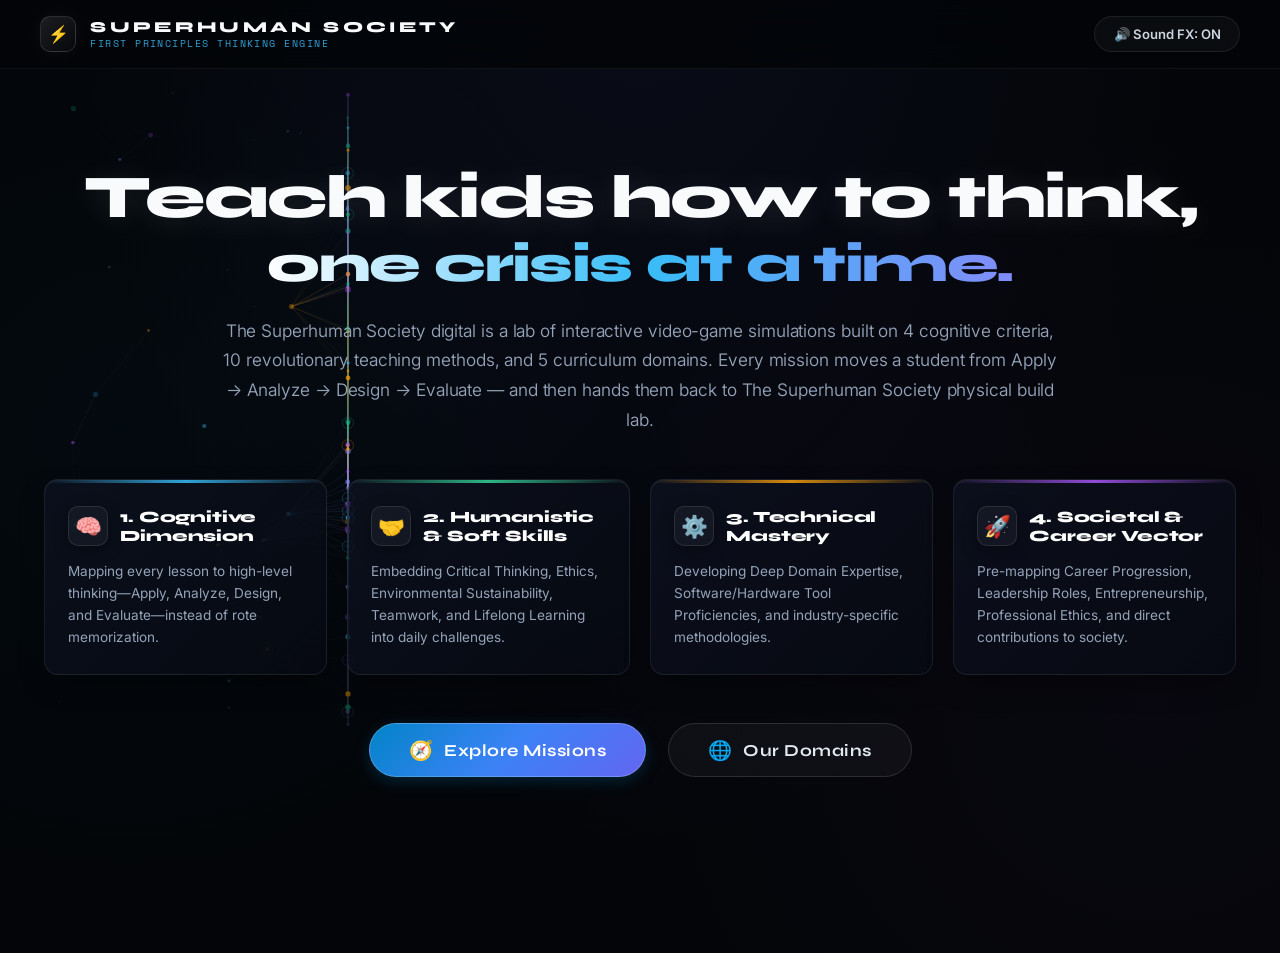
==== commit 1e3cc04c: "Add premium motion graphics, 3D card tilt, specular lighting, and aesthetic upgrades to homepage" ====
--- a/standalone.html
+++ b/standalone.html
@@ -196,11 +196,58 @@
   padding: 2.5rem 1.75rem 5rem;
 }
 
-/* Hero Section */
+/* Hero Section & Kinetic Motion Graphics */
 .hero {
   text-align: center;
   padding: 3.5rem 1rem 2.5rem;
   position: relative;
+  overflow: visible;
+}
+
+.hero-motion-canvas {
+  position: absolute;
+  top: -30px;
+  left: 50%;
+  transform: translateX(-50%);
+  width: 100vw;
+  max-width: 1600px;
+  height: calc(100% + 60px);
+  pointer-events: none;
+  z-index: 0;
+  mask-image: radial-gradient(ellipse 75% 70% at 50% 45%, black 40%, transparent 95%);
+  -webkit-mask-image: radial-gradient(ellipse 75% 70% at 50% 45%, black 40%, transparent 95%);
+}
+
+@keyframes heroFadeInUp {
+  from {
+    opacity: 0;
+    transform: translateY(22px);
+  }
+  to {
+    opacity: 1;
+    transform: translateY(0);
+  }
+}
+
+@keyframes textGradientFlow {
+  0% {
+    background-position: 0% 50%;
+  }
+  50% {
+    background-position: 100% 50%;
+  }
+  100% {
+    background-position: 0% 50%;
+  }
+}
+
+@keyframes ambientTextPulse {
+  0%, 100% {
+    text-shadow: 0 0 35px rgba(56, 189, 248, 0.25), 0 0 60px rgba(168, 85, 247, 0.15);
+  }
+  50% {
+    text-shadow: 0 0 50px rgba(56, 189, 248, 0.45), 0 0 85px rgba(168, 85, 247, 0.3);
+  }
 }
 
 .badge-pill {
@@ -219,6 +266,9 @@
   border: 1px solid rgba(255, 255, 255, 0.08);
   backdrop-filter: blur(16px);
   margin-bottom: 1.75rem;
+  position: relative;
+  z-index: 2;
+  animation: heroFadeInUp 0.85s cubic-bezier(0.16, 1, 0.3, 1) both;
 }
 
 .hero-headline {
@@ -228,6 +278,8 @@
   align-items: center;
   justify-content: center;
   gap: 0.2rem;
+  position: relative;
+  z-index: 2;
 }
 
 .hero-title-serif,
@@ -240,6 +292,7 @@
   letter-spacing: -0.025em;
   color: #f8fafc;
   text-shadow: 0 4px 30px rgba(255, 255, 255, 0.1);
+  animation: heroFadeInUp 0.85s cubic-bezier(0.16, 1, 0.3, 1) both;
 }
 
 .hero-title-accent {
@@ -249,10 +302,14 @@
   font-size: 3.25rem;
   letter-spacing: -0.03em;
   line-height: 1.12;
-  background: linear-gradient(135deg, #ffffff 0%, #cbd5e1 35%, #38bdf8 70%, #a855f7 100%);
+  background: linear-gradient(90deg, #ffffff 0%, #38bdf8 20%, #818cf8 40%, #c084fc 60%, #34d399 80%, #ffffff 100%);
+  background-size: 250% auto;
   -webkit-background-clip: text;
   -webkit-text-fill-color: transparent;
   display: inline-block;
+  animation: heroFadeInUp 0.85s cubic-bezier(0.16, 1, 0.3, 1) 0.1s both,
+             textGradientFlow 8s ease infinite,
+             ambientTextPulse 4s ease-in-out infinite;
 }
 
 .hero p.lead {
@@ -263,32 +320,42 @@
   margin: 0 auto 2.75rem;
   line-height: 1.72;
   letter-spacing: -0.005em;
-}
-
-/* 4 Core Criteria Grid */
+  position: relative;
+  z-index: 2;
+  animation: heroFadeInUp 0.85s cubic-bezier(0.16, 1, 0.3, 1) 0.2s both;
+}
+
+/* 4 Core Criteria Grid - Interactive 3D Glassmorphism Cards */
 .criteria-section {
-  margin: 2.5rem 0 0;
+  margin: 2.75rem 0 0;
+  position: relative;
+  z-index: 2;
+  animation: heroFadeInUp 0.85s cubic-bezier(0.16, 1, 0.3, 1) 0.3s both;
 }
 
 .criteria-grid {
   display: grid;
   grid-template-columns: repeat(4, 1fr);
   gap: 1.25rem;
+  perspective: 1200px;
 }
 
 .criterion-card {
-  background: var(--bg-card);
-  backdrop-filter: blur(20px);
-  border: 1px solid var(--border-subtle);
+  background: linear-gradient(135deg, rgba(14, 19, 34, 0.72) 0%, rgba(7, 10, 18, 0.88) 100%);
+  backdrop-filter: blur(24px);
+  -webkit-backdrop-filter: blur(24px);
+  border: 1px solid rgba(255, 255, 255, 0.08);
   border-radius: var(--radius-md);
-  padding: 1.6rem 1.4rem;
+  padding: 1.65rem 1.45rem;
   text-align: left;
-  transition: all 0.3s cubic-bezier(0.16, 1, 0.3, 1);
-  box-shadow: inset 0 1px 0 rgba(255, 255, 255, 0.03), 0 10px 25px -10px rgba(0, 0, 0, 0.6);
+  transition: transform 0.22s cubic-bezier(0.2, 0, 0.2, 1), box-shadow 0.3s ease, border-color 0.3s ease;
+  box-shadow: inset 0 1px 1px rgba(255, 255, 255, 0.06), 0 12px 30px -10px rgba(0, 0, 0, 0.65);
   display: flex;
   flex-direction: column;
   position: relative;
   overflow: hidden;
+  transform-style: preserve-3d;
+  will-change: transform;
 }
 
 .criterion-card::before {
@@ -297,32 +364,74 @@
   top: 0;
   left: 0;
   right: 0;
-  height: 2px;
-  background: var(--card-accent, #38bdf8);
-  opacity: 0.8;
+  height: 2.5px;
+  background: linear-gradient(90deg, transparent, var(--card-accent, #38bdf8), transparent);
+  opacity: 0.85;
   transition: opacity 0.3s ease;
 }
 
+.card-specular-shine {
+  position: absolute;
+  inset: 0;
+  pointer-events: none;
+  border-radius: inherit;
+  background: radial-gradient(
+    circle 260px at var(--mouse-x, 50%) var(--mouse-y, 50%),
+    rgba(255, 255, 255, 0.12),
+    transparent 70%
+  );
+  opacity: 0;
+  transition: opacity 0.3s ease;
+  z-index: 1;
+}
+
+.criterion-card:hover .card-specular-shine {
+  opacity: 1;
+}
+
 .criterion-card:hover {
-  border-color: rgba(255, 255, 255, 0.16);
-  transform: translateY(-4px);
-  box-shadow: var(--shadow-card), 0 0 25px var(--card-glow, rgba(56, 189, 248, 0.15));
+  border-color: rgba(255, 255, 255, 0.2);
+  box-shadow: 0 20px 45px -12px rgba(0, 0, 0, 0.85), 0 0 35px var(--card-glow, rgba(56, 189, 248, 0.18)), inset 0 1px 1px rgba(255, 255, 255, 0.15);
 }
 
 .criterion-header {
   display: flex;
   align-items: center;
-  gap: 0.6rem;
-  margin-bottom: 0.75rem;
+  gap: 0.75rem;
+  margin-bottom: 0.85rem;
+  position: relative;
+  z-index: 2;
+}
+
+.criterion-icon-badge {
+  width: 40px;
+  height: 40px;
+  border-radius: 10px;
+  background: rgba(255, 255, 255, 0.04);
+  border: 1px solid rgba(255, 255, 255, 0.1);
+  display: inline-flex;
+  align-items: center;
+  justify-content: center;
+  box-shadow: 0 4px 15px rgba(0, 0, 0, 0.35);
+  transition: transform 0.3s ease, border-color 0.3s ease, background 0.3s ease;
+  flex-shrink: 0;
+}
+
+.criterion-card:hover .criterion-icon-badge {
+  transform: translateY(-2px) scale(1.06);
+  border-color: var(--card-accent, #38bdf8);
+  background: rgba(255, 255, 255, 0.08);
+  box-shadow: 0 0 18px var(--card-glow, rgba(56, 189, 248, 0.35));
 }
 
 .criterion-icon {
   font-size: 1.35rem;
+  line-height: 1;
 }
 
 .criterion-title {
   font-family: var(--font-heading);
-  font-size: 0.96rem;
+  font-size: 0.98rem;
   font-weight: 800;
   letter-spacing: -0.01em;
   color: #fff;
@@ -331,24 +440,38 @@
 
 .criterion-desc {
   font-family: var(--font-body);
-  font-size: 0.84rem;
+  font-size: 0.85rem;
   color: var(--text-muted);
-  line-height: 1.6;
+  line-height: 1.62;
   font-weight: 400;
-}
-
-/* Hero Actions Bar */
+  position: relative;
+  z-index: 2;
+}
+
+/* Hero Actions Bar & Radiant CTA Buttons */
 .hero-actions-bar {
   display: flex;
-  gap: 1.25rem;
+  gap: 1.35rem;
   justify-content: center;
   align-items: center;
-  margin-top: 2.75rem;
+  margin-top: 3rem;
   flex-wrap: wrap;
+  position: relative;
+  z-index: 2;
+  animation: heroFadeInUp 0.85s cubic-bezier(0.16, 1, 0.3, 1) 0.4s both;
+}
+
+@keyframes btnPulseGlow {
+  0%, 100% {
+    box-shadow: 0 8px 25px -4px rgba(2, 132, 199, 0.5), 0 0 20px rgba(59, 130, 246, 0.3);
+  }
+  50% {
+    box-shadow: 0 12px 35px -2px rgba(2, 132, 199, 0.75), 0 0 35px rgba(99, 102, 241, 0.55);
+  }
 }
 
 .btn-cta {
-  padding: 0.95rem 2.35rem;
+  padding: 0.98rem 2.45rem;
   font-family: var(--font-heading);
   font-size: 1.05rem;
   font-weight: 700;
@@ -358,21 +481,63 @@
   align-items: center;
   gap: 0.65rem;
   cursor: pointer;
-  transition: all 0.3s cubic-bezier(0.16, 1, 0.3, 1);
-  box-shadow: 0 10px 25px -5px rgba(0, 0, 0, 0.5);
+  transition: transform 0.22s cubic-bezier(0.2, 0, 0.2, 1), box-shadow 0.3s ease, border-color 0.3s ease;
+  will-change: transform;
+  position: relative;
+}
+
+.btn-primary.btn-cta {
+  background: linear-gradient(135deg, #0284c7 0%, #3b82f6 50%, #6366f1 100%);
+  border: 1px solid rgba(255, 255, 255, 0.22);
+  animation: btnPulseGlow 3.5s ease-in-out infinite;
+  overflow: hidden;
+}
+
+.btn-primary.btn-cta::after {
+  content: '';
+  position: absolute;
+  top: -50%;
+  left: -70%;
+  width: 45%;
+  height: 200%;
+  background: linear-gradient(90deg, transparent, rgba(255, 255, 255, 0.32), transparent);
+  transform: rotate(25deg);
+  transition: left 0.65s ease;
+  pointer-events: none;
+}
+
+.btn-primary.btn-cta:hover::after {
+  left: 135%;
+}
+
+.btn-primary.btn-cta:hover {
+  border-color: rgba(255, 255, 255, 0.35);
+  filter: brightness(1.12);
+}
+
+.btn-subtle.btn-cta {
+  background: rgba(255, 255, 255, 0.04);
+  backdrop-filter: blur(16px);
+  -webkit-backdrop-filter: blur(16px);
+  border: 1px solid rgba(255, 255, 255, 0.12);
+  color: #e2e8f0;
+}
+
+.btn-subtle.btn-cta:hover {
+  background: rgba(255, 255, 255, 0.08);
+  border-color: rgba(56, 189, 248, 0.5);
+  color: #fff;
+  box-shadow: 0 8px 25px rgba(56, 189, 248, 0.22);
 }
 
 .btn-cta .btn-icon {
   font-size: 1.2rem;
-}
-
-.btn-cta:hover {
-  transform: translateY(-2px);
+  line-height: 1;
 }
 
 .btn-cta.active {
   border-color: #38bdf8;
-  box-shadow: 0 0 25px rgba(56, 189, 248, 0.35);
+  box-shadow: 0 0 28px rgba(56, 189, 248, 0.45);
 }
 
 /* Dynamic Interactive Exploration Container */
@@ -1826,6 +1991,7 @@
     
     <!-- Hero Section -->
     <section class="hero">
+      <canvas id="hero-motion-canvas" class="hero-motion-canvas"></canvas>
       <h1 class="hero-headline">
         <span class="hero-title-primary">Teach kids how to think,</span>
         <span class="hero-title-accent">one crisis at a time.</span>
@@ -1864,7 +2030,7 @@
     <div class="sim-cockpit-bar">
       <div class="sim-cockpit-left">
         <button id="exit-sim-cockpit-btn" class="btn btn-subtle" style="font-size:0.8rem;">
-          🏠 Homepage
+          🏠 Mission Hub
         </button>
         <div>
           <div id="cockpit-sim-domain" style="font-size:0.68rem; text-transform:uppercase; color:var(--accent-cyan); font-weight:700; letter-spacing:0.06em;">DOMAIN 1: BIO-TECH</div>
@@ -2100,7 +2266,7 @@
     },
     {
       id: "sim-bridge-builder",
-      title: "Earthquake-Proof Bridge Under Budget",
+      title: "Himmatnagar-Ahmedabad Bridge Under Budget",
       domainId: "domain-2",
       domainName: "Domain 2: The Physical Build Loop",
       subjects: ["Physics", "Civil Engineering", "Applied Mathematics"],
@@ -2113,7 +2279,7 @@
       durationMinutes: 25,
       activeMethods: ["a", "b", "i", "d"],
       activeCriteria: ["cognitive", "technical_mastery", "societal_vector"],
-      summary: "Engineer a structural truss bridge across a 30m chasm with a strict ₹500 virtual budget. Subject your design to Richter Magnitude 1–9 seismic shake-table stress tests with real-time tensor failure visualizations.",
+      summary: "Engineer a structural truss bridge across a 30m chasm with a strict ₹700 virtual budget. Subject your design to 7 Vehicle stress tests with real-time tensor failure visualizations.",
       pilotBadge: "Mission 2"
     },
     {
@@ -2234,7 +2400,7 @@
   },
 
   "sim-bridge-builder": {
-    simTitle: "Earthquake-Proof Bridge Under Budget",
+    simTitle: "Himmatnagar-Ahmedabad Bridge Under Budget",
     projectTitle: "The Balsa & Gusset-Plate Shake-Table Truss Challenge",
     domain: "Domain 2: Physical Build",
     duration: "60-90 Minutes Lab Session",
@@ -2242,13 +2408,13 @@
       "Standard birch/balsa craft sticks (114mm x 10mm x 2mm)",
       "Quick-setting PVA wood glue & cardstock gusset plates",
       "30cm foam-board abutments (spanning a 25cm physical canyon)",
-      "Budget currency ledger: Sticks cost ₹10 each, Gusset joints cost ₹5 each (Max ₹500 cap)",
+      "Budget currency ledger: Sticks cost ₹10 each, Gusset joints cost ₹5 each (Max ₹700 cap)",
       "Motorized variable-speed DC eccentric motor shake-table (or smartphone vibration accelerometer rig)",
       "1kg calibrated lead weights / sand bags",
       "Precision digital scale and dial caliper"
     ],
     engineeringProtocol: [
-      "Step 1 (Budget Audit): Formulate cutting schedule and bill of materials within the ₹500 physical currency limit.",
+      "Step 1 (Budget Audit): Formulate cutting schedule and bill of materials within the ₹700 physical currency limit.",
       "Step 2 (Truss Assembly): Construct identical left and right planar trusses (Warren, Pratt, or Howe configuration) using triangle geometry.",
       "Step 3 (Cross-Bracing & Decking): Connect trusses with transverse sway struts and tension cross-ties to prevent torsional buckling.",
       "Step 4 (Static Load Verification): Place bridge across abutments. Incrementally load 500g and 1000g center weights; measure deflection with ruler.",
@@ -6860,8 +7026,8 @@
               <span id="mission-timer-display" style="font-family:monospace; font-size:0.92rem; font-weight:900;">17:00</span>
             </div>
 
-            <button id="btn-blueprint-home" class="btn btn-subtle" style="font-size:0.74rem; font-weight:800; padding:0.35rem 0.75rem; border-radius:18px; border:1px solid rgba(255,255,255,0.2); color:#f8fafc; background:rgba(255,255,255,0.08); cursor:pointer; display:none; align-items:center; gap:0.35rem; transition:all 0.2s;" title="Exit simulation and return to homepage">
-              <span>🏠</span> <span>Homepage</span>
+            <button id="btn-blueprint-home" class="btn btn-subtle" style="font-size:0.74rem; font-weight:800; padding:0.35rem 0.75rem; border-radius:18px; border:1px solid rgba(255,255,255,0.2); color:#f8fafc; background:rgba(255,255,255,0.08); cursor:pointer; display:none; align-items:center; gap:0.35rem; transition:all 0.2s;" title="Exit simulation and return to Mission Hub">
+              <span>🏠</span> <span>Mission Hub</span>
             </button>
 
             <button id="btn-top-view-design" class="btn btn-subtle" style="font-size:0.74rem; font-weight:800; padding:0.35rem 0.75rem; border-radius:18px; border:1px solid rgba(56,189,248,0.4); color:#38bdf8; background:rgba(56,189,248,0.12); cursor:pointer;" title="View your saved bridge design">
@@ -9891,7 +10057,7 @@
   }
   const cockpitTitle = document.getElementById("cockpit-sim-title");
   if (cockpitTitle) {
-    cockpitTitle.textContent = "Earthquake-Proof Bridge Under Budget";
+    cockpitTitle.textContent = "Himmatnagar-Ahmedabad Bridge Under Budget";
     cockpitTitle.style.display = "block";
   }
 
@@ -9927,9 +10093,12 @@
   const btnTopViewDesign = document.getElementById("btn-top-view-design");
   if (btnTopViewDesign) btnTopViewDesign.style.display = "inline-flex";
 
-  // KEEP & SHOW Homepage button when coming back to blueprint
+  // KEEP & SHOW Mission Hub button when coming back to blueprint
   const btnBlueprintHome = document.getElementById("btn-blueprint-home");
-  if (btnBlueprintHome) btnBlueprintHome.style.display = "inline-flex";
+  if (btnBlueprintHome) {
+    btnBlueprintHome.style.display = "inline-flex";
+    btnBlueprintHome.innerHTML = "<span>🏠</span> <span>Mission Hub</span>";
+  }
 
   // REMOVE all other buttons & badges:
   const idsToRemove = [
@@ -15392,8 +15561,504 @@
 
 
 /**
+ * Superhuman Society - Hero Motion Graphics & Kinetic Visuals Controller
+ * High-performance 60fps canvas particle constellation, 3D card tilt & dynamic specular lighting.
+ */
+
+class HeroMotionController {
+  constructor() {
+    this.canvas = null;
+    this.ctx = null;
+    this.heroSection = null;
+    this.animId = null;
+    this.isRunning = false;
+    this.width = 0;
+    this.height = 0;
+    this.dpr = 1;
+
+    // Interactive mouse state
+    this.mouse = {
+      x: -9999,
+      y: -9999,
+      smoothX: -9999,
+      smoothY: -9999,
+      isHovering: false,
+      radius: 175
+    };
+
+    // Autonomous wandering beacon for idle animation
+    this.wanderAngle = 0;
+
+    // Particles and motes
+    this.particles = [];
+    this.dustMotes = [];
+    this.particleCount = 68;
+    this.dustCount = 42;
+    this.maxConnectDist = 125;
+
+    // Color palette matching the Superhuman Society theme
+    this.palette = [
+      { r: 56, g: 189, b: 248 },   // Cyan #38bdf8
+      { r: 129, g: 140, b: 248 },  // Indigo #818cf8
+      { r: 168, g: 85, b: 247 },   // Purple #a855f7
+      { r: 16, g: 185, b: 129 },   // Emerald #10b981
+      { r: 245, g: 158, b: 11 }    // Amber #f59e0b
+    ];
+
+    // Bound methods
+    this.handleResize = this.handleResize.bind(this);
+    this.handleMouseMove = this.handleMouseMove.bind(this);
+    this.handleMouseEnter = this.handleMouseEnter.bind(this);
+    this.handleMouseLeave = this.handleMouseLeave.bind(this);
+    this.renderLoop = this.renderLoop.bind(this);
+    this.handleVisibilityChange = this.handleVisibilityChange.bind(this);
+  }
+
+  init() {
+    if (typeof document === "undefined") return;
+
+    this.canvas = document.getElementById("hero-motion-canvas");
+    this.heroSection = document.querySelector(".hero");
+
+    if (!this.canvas || !this.heroSection) {
+      return;
+    }
+
+    this.ctx = this.canvas.getContext("2d");
+    if (!this.ctx) return;
+
+    this.setupCanvasDimensions();
+    this.initParticles();
+    this.setupEventListeners();
+    this.attachCardListeners();
+    this.attachButtonMagneticListeners();
+    this.start();
+  }
+
+  setupCanvasDimensions() {
+    if (!this.canvas || !this.heroSection) return;
+
+    const rect = this.heroSection.getBoundingClientRect();
+    this.dpr = (typeof window !== "undefined" && window.devicePixelRatio) ? Math.min(window.devicePixelRatio, 2) : 1;
+    this.width = Math.max(rect.width || 0, 320);
+    this.height = Math.max(rect.height || 0, 300);
+
+    this.canvas.width = Math.floor(this.width * this.dpr);
+    this.canvas.height = Math.floor(this.height * this.dpr);
+    this.canvas.style.width = `${this.width}px`;
+    this.canvas.style.height = `${this.height}px`;
+
+    if (this.ctx && typeof this.ctx.setTransform === "function") {
+      this.ctx.setTransform(this.dpr, 0, 0, this.dpr, 0, 0);
+    }
+
+    // Adapt particle count to viewport width
+    if (this.width < 768) {
+      this.particleCount = 38;
+      this.dustCount = 24;
+      this.maxConnectDist = 95;
+    } else {
+      this.particleCount = 68;
+      this.dustCount = 42;
+      this.maxConnectDist = 125;
+    }
+  }
+
+  initParticles() {
+    this.particles = [];
+    for (let i = 0; i < this.particleCount; i++) {
+      const color = this.palette[Math.floor(Math.random() * this.palette.length)];
+      this.particles.push({
+        x: Math.random() * this.width,
+        y: Math.random() * this.height,
+        originX: Math.random() * this.width,
+        originY: Math.random() * this.height,
+        vx: (Math.random() - 0.5) * 0.45,
+        vy: (Math.random() - 0.5) * 0.45,
+        radius: 1.3 + Math.random() * 1.6,
+        color: color,
+        alpha: 0.35 + Math.random() * 0.45,
+        pulsePhase: Math.random() * Math.PI * 2,
+        pulseSpeed: 0.015 + Math.random() * 0.02,
+        hasHalo: Math.random() < 0.22,
+        haloRadius: 0,
+        haloMaxRadius: 18 + Math.random() * 14
+      });
+    }
+
+    // Parallax background dust motes
+    this.dustMotes = [];
+    for (let i = 0; i < this.dustCount; i++) {
+      this.dustMotes.push({
+        x: Math.random() * this.width,
+        y: Math.random() * this.height,
+        vx: (Math.random() - 0.5) * 0.15,
+        vy: -0.1 - Math.random() * 0.15,
+        radius: 0.6 + Math.random() * 0.8,
+        alpha: 0.12 + Math.random() * 0.28
+      });
+    }
+  }
+
+  setupEventListeners() {
+    if (typeof window !== "undefined") {
+      window.addEventListener("resize", this.handleResize, { passive: true });
+    }
+    if (typeof document !== "undefined") {
+      document.addEventListener("visibilitychange", this.handleVisibilityChange);
+    }
+
+    if (this.heroSection) {
+      this.heroSection.addEventListener("mousemove", this.handleMouseMove, { passive: true });
+      this.heroSection.addEventListener("mouseenter", this.handleMouseEnter, { passive: true });
+      this.heroSection.addEventListener("mouseleave", this.handleMouseLeave, { passive: true });
+    }
+
+    // Pause canvas when simulation cockpit viewport is opened
+    if (typeof document !== "undefined") {
+      const cockpit = document.getElementById("simulation-viewport");
+      if (cockpit && typeof window !== "undefined" && window.MutationObserver) {
+        const observer = new MutationObserver(() => {
+          const isCockpitActive = cockpit.classList.contains("active");
+          if (isCockpitActive && this.isRunning) {
+            this.stop();
+          } else if (!isCockpitActive && !this.isRunning && !document.hidden) {
+            this.start();
+          }
+        });
+        observer.observe(cockpit, { attributes: true, attributeFilter: ["class"] });
+      }
+    }
+  }
+
+  handleResize() {
+    this.setupCanvasDimensions();
+    // Keep particles within new boundaries
+    this.particles.forEach(p => {
+      p.x = Math.min(Math.max(p.x, 0), this.width);
+      p.y = Math.min(Math.max(p.y, 0), this.height);
+    });
+  }
+
+  handleMouseMove(e) {
+    if (!this.heroSection) return;
+    const rect = this.heroSection.getBoundingClientRect();
+    this.mouse.x = e.clientX - rect.left;
+    this.mouse.y = e.clientY - rect.top;
+    this.mouse.isHovering = true;
+  }
+
+  handleMouseEnter(e) {
+    if (!this.heroSection) return;
+    const rect = this.heroSection.getBoundingClientRect();
+    this.mouse.x = e.clientX - rect.left;
+    this.mouse.y = e.clientY - rect.top;
+    if (this.mouse.smoothX < 0) {
+      this.mouse.smoothX = this.mouse.x;
+      this.mouse.smoothY = this.mouse.y;
+    }
+    this.mouse.isHovering = true;
+  }
+
+  handleMouseLeave() {
+    this.mouse.isHovering = false;
+  }
+
+  handleVisibilityChange() {
+    if (typeof document === "undefined") return;
+    if (document.hidden) {
+      this.stop();
+    } else {
+      const cockpit = document.getElementById("simulation-viewport");
+      const isCockpitActive = cockpit && cockpit.classList.contains("active");
+      if (!isCockpitActive) {
+        this.start();
+      }
+    }
+  }
+
+  start() {
+    if (this.isRunning) return;
+    this.isRunning = true;
+    this.renderLoop();
+  }
+
+  stop() {
+    this.isRunning = false;
+    if (this.animId && typeof cancelAnimationFrame === "function") {
+      cancelAnimationFrame(this.animId);
+      this.animId = null;
+    }
+  }
+
+  renderLoop() {
+    if (!this.isRunning) return;
+
+    this.update();
+    this.draw();
+
+    if (typeof requestAnimationFrame === "function") {
+      this.animId = requestAnimationFrame(this.renderLoop);
+    }
+  }
+
+  update() {
+    // Smooth mouse coordinates interpolation
+    if (this.mouse.isHovering) {
+      this.mouse.smoothX += (this.mouse.x - this.mouse.smoothX) * 0.12;
+      this.mouse.smoothY += (this.mouse.y - this.mouse.smoothY) * 0.12;
+    } else {
+      // Idle breathing wanderer motion
+      this.wanderAngle += 0.016;
+      const centerX = this.width * 0.5;
+      const centerY = this.height * 0.38;
+      const targetX = centerX + Math.cos(this.wanderAngle) * (this.width * 0.36);
+      const targetY = centerY + Math.sin(this.wanderAngle * 1.4) * (this.height * 0.22);
+      this.mouse.smoothX += (targetX - this.mouse.smoothX) * 0.04;
+      this.mouse.smoothY += (targetY - this.mouse.smoothY) * 0.04;
+    }
+
+    // Update background dust motes
+    for (let i = 0; i < this.dustMotes.length; i++) {
+      const mote = this.dustMotes[i];
+      mote.x += mote.vx;
+      mote.y += mote.vy;
+      if (mote.y < -10) {
+        mote.y = this.height + 10;
+        mote.x = Math.random() * this.width;
+      }
+      if (mote.x < -10) mote.x = this.width + 10;
+      if (mote.x > this.width + 10) mote.x = -10;
+    }
+
+    // Update particles
+    const interactionX = this.mouse.smoothX;
+    const interactionY = this.mouse.smoothY;
+
+    for (let i = 0; i < this.particles.length; i++) {
+      const p = this.particles[i];
+
+      // Base drift
+      p.x += p.vx;
+      p.y += p.vy;
+
+      // Pulse alpha
+      p.pulsePhase += p.pulseSpeed;
+
+      // Halo ring animation
+      if (p.hasHalo) {
+        p.haloRadius += 0.3;
+        if (p.haloRadius > p.haloMaxRadius) {
+          p.haloRadius = 0;
+        }
+      }
+
+      // Bounce gracefully at edges
+      if (p.x <= 0 || p.x >= this.width) p.vx *= -1;
+      if (p.y <= 0 || p.y >= this.height) p.vy *= -1;
+
+      // Interactive mouse ripple physics
+      const dx = p.x - interactionX;
+      const dy = p.y - interactionY;
+      const dist = Math.sqrt(dx * dx + dy * dy);
+
+      if (dist < this.mouse.radius && dist > 0.001) {
+        // Elastic gentle repulsion
+        const force = (1 - dist / this.mouse.radius) * 1.8;
+        const angle = Math.atan2(dy, dx);
+        p.x += Math.cos(angle) * force;
+        p.y += Math.sin(angle) * force;
+      }
+    }
+  }
+
+  draw() {
+    const ctx = this.ctx;
+    if (!ctx) return;
+
+    ctx.clearRect(0, 0, this.width, this.height);
+
+    // 1. Draw subtle ambient cursor aura
+    if (this.mouse.smoothX > -100 && this.mouse.smoothY > -100 && typeof ctx.createRadialGradient === "function") {
+      try {
+        const auraGradient = ctx.createRadialGradient(
+          this.mouse.smoothX, this.mouse.smoothY, 0,
+          this.mouse.smoothX, this.mouse.smoothY, 200
+        );
+        auraGradient.addColorStop(0, "rgba(56, 189, 248, 0.065)");
+        auraGradient.addColorStop(0.5, "rgba(99, 102, 241, 0.025)");
+        auraGradient.addColorStop(1, "transparent");
+        ctx.fillStyle = auraGradient;
+        ctx.fillRect(0, 0, this.width, this.height);
+      } catch (e) {}
+    }
+
+    // 2. Draw background dust motes (depth layer)
+    for (let i = 0; i < this.dustMotes.length; i++) {
+      const mote = this.dustMotes[i];
+      ctx.beginPath();
+      ctx.arc(mote.x, mote.y, mote.radius, 0, Math.PI * 2);
+      ctx.fillStyle = `rgba(186, 230, 253, ${mote.alpha})`;
+      ctx.fill();
+    }
+
+    // 3. Draw constellation filament lines between nearby particles
+    ctx.lineWidth = 0.85;
+    const len = this.particles.length;
+
+    for (let i = 0; i < len; i++) {
+      const p1 = this.particles[i];
+
+      for (let j = i + 1; j < len; j++) {
+        const p2 = this.particles[j];
+        const dx = p1.x - p2.x;
+        const dy = p1.y - p2.y;
+        const dist = Math.sqrt(dx * dx + dy * dy);
+
+        if (dist < this.maxConnectDist) {
+          const alphaFactor = (1 - dist / this.maxConnectDist);
+          const lineAlpha = alphaFactor * 0.22;
+
+          if (typeof ctx.createLinearGradient === "function") {
+            const grad = ctx.createLinearGradient(p1.x, p1.y, p2.x, p2.y);
+            grad.addColorStop(0, `rgba(${p1.color.r}, ${p1.color.g}, ${p1.color.b}, ${lineAlpha})`);
+            grad.addColorStop(1, `rgba(${p2.color.r}, ${p2.color.g}, ${p2.color.b}, ${lineAlpha})`);
+            ctx.strokeStyle = grad;
+          } else {
+            ctx.strokeStyle = `rgba(56, 189, 248, ${lineAlpha})`;
+          }
+
+          ctx.beginPath();
+          ctx.moveTo(p1.x, p1.y);
+          ctx.lineTo(p2.x, p2.y);
+          ctx.stroke();
+        }
+      }
+
+      // Draw filament connecting particle to mouse if nearby
+      if (this.mouse.smoothX > -100) {
+        const mdx = p1.x - this.mouse.smoothX;
+        const mdy = p1.y - this.mouse.smoothY;
+        const mdist = Math.sqrt(mdx * mdx + mdy * mdy);
+        const mouseConnectThreshold = this.mouse.radius * 0.88;
+
+        if (mdist < mouseConnectThreshold) {
+          const mAlpha = (1 - mdist / mouseConnectThreshold) * 0.3;
+          ctx.strokeStyle = `rgba(56, 189, 248, ${mAlpha})`;
+          ctx.beginPath();
+          ctx.moveTo(p1.x, p1.y);
+          ctx.lineTo(this.mouse.smoothX, this.mouse.smoothY);
+          ctx.stroke();
+        }
+      }
+    }
+
+    // 4. Draw particles and glowing halos
+    for (let i = 0; i < len; i++) {
+      const p = this.particles[i];
+      const pulsedAlpha = Math.max(0.2, p.alpha + Math.sin(p.pulsePhase) * 0.2);
+
+      // Glowing Halo Ring
+      if (p.hasHalo && p.haloRadius > 0) {
+        const haloAlpha = (1 - p.haloRadius / p.haloMaxRadius) * 0.32;
+        ctx.strokeStyle = `rgba(${p.color.r}, ${p.color.g}, ${p.color.b}, ${haloAlpha})`;
+        ctx.lineWidth = 1;
+        ctx.beginPath();
+        ctx.arc(p.x, p.y, p.haloRadius, 0, Math.PI * 2);
+        ctx.stroke();
+      }
+
+      // Core particle dot
+      ctx.beginPath();
+      ctx.arc(p.x, p.y, p.radius, 0, Math.PI * 2);
+      ctx.fillStyle = `rgba(${p.color.r}, ${p.color.g}, ${p.color.b}, ${pulsedAlpha})`;
+      ctx.fill();
+    }
+
+    // 5. Draw active cursor reticle if hovering
+    if (this.mouse.isHovering && this.mouse.smoothX > 0 && this.mouse.smoothY > 0) {
+      ctx.beginPath();
+      ctx.arc(this.mouse.smoothX, this.mouse.smoothY, 4, 0, Math.PI * 2);
+      ctx.fillStyle = "rgba(56, 189, 248, 0.75)";
+      ctx.fill();
+    }
+  }
+
+  /**
+   * Attach 3D tilt and specular lighting listeners to .criterion-card elements
+   */
+  attachCardListeners() {
+    if (typeof document === "undefined") return;
+    const cards = document.querySelectorAll(".criterion-card");
+    if (!cards || cards.length === 0) return;
+
+    cards.forEach(card => {
+      // Ensure specular shine element exists
+      if (!card.querySelector(".card-specular-shine")) {
+        const shine = document.createElement("div");
+        shine.className = "card-specular-shine";
+        card.appendChild(shine);
+      }
+
+      card.addEventListener("pointermove", (e) => {
+        const rect = card.getBoundingClientRect();
+        const x = e.clientX - rect.left;
+        const y = e.clientY - rect.top;
+
+        // Normalized offsets (-0.5 to 0.5)
+        const normX = x / rect.width - 0.5;
+        const normY = y / rect.height - 0.5;
+
+        // Max tilt angles: 10 deg
+        const rotX = (-normY * 11).toFixed(2);
+        const rotY = (normX * 11).toFixed(2);
+
+        card.style.transform = `perspective(850px) rotateX(${rotX}deg) rotateY(${rotY}deg) translateY(-4px) scale3d(1.02, 1.02, 1.02)`;
+        card.style.setProperty("--mouse-x", `${(x / rect.width * 100).toFixed(1)}%`);
+        card.style.setProperty("--mouse-y", `${(y / rect.height * 100).toFixed(1)}%`);
+      });
+
+      card.addEventListener("pointerleave", () => {
+        card.style.transform = "perspective(850px) rotateX(0deg) rotateY(0deg) translateY(0) scale3d(1, 1, 1)";
+        card.style.removeProperty("--mouse-x");
+        card.style.removeProperty("--mouse-y");
+      });
+    });
+  }
+
+  /**
+   * Attach subtle magnetic hover effect to Hero CTA buttons
+   */
+  attachButtonMagneticListeners() {
+    if (typeof document === "undefined") return;
+    const buttons = document.querySelectorAll(".hero-actions-bar .btn-cta");
+    if (!buttons || buttons.length === 0) return;
+
+    buttons.forEach(btn => {
+      btn.addEventListener("mousemove", (e) => {
+        const rect = btn.getBoundingClientRect();
+        const x = e.clientX - (rect.left + rect.width / 2);
+        const y = e.clientY - (rect.top + rect.height / 2);
+
+        // Subtle magnetic pull (max 5px displacement)
+        const pullX = (x * 0.12).toFixed(1);
+        const pullY = (y * 0.12).toFixed(1);
+
+        btn.style.transform = `translate(${pullX}px, ${pullY}px) translateY(-2px)`;
+      });
+
+      btn.addEventListener("mouseleave", () => {
+        btn.style.transform = "translate(0px, 0px) translateY(0px)";
+      });
+    });
+  }
+}
+
+
+/**
  * Cognition Lab - Core Application Controller
  */
+
 
 
 
@@ -15413,6 +16078,7 @@
     this.selectedDomainId = null;
     this.currentSimulation = null;
     this.currentSimId = null;
+    this.heroMotion = null;
     this.simClasses = {
       "sim-plant-npk": PlantNpkSimulation,
       "sim-heart-pump": HeartPumpSimulation,
@@ -15427,6 +16093,16 @@
     this.renderCriteria();
     this.setupEventListeners();
     this.setupModals();
+    this.initHeroMotion();
+  }
+
+  initHeroMotion() {
+    try {
+      this.heroMotion = new HeroMotionController();
+      this.heroMotion.init();
+    } catch (e) {
+      console.warn("HeroMotionController initialization:", e);
+    }
   }
 
   // 1. Render the 4 Core Criteria on the Home Page
@@ -15436,13 +16112,20 @@
 
     grid.innerHTML = CURRICULUM.criteria.map(c => `
       <div class="criterion-card" style="--card-accent: ${c.color}; --card-glow: ${c.color}30;">
+        <div class="card-specular-shine"></div>
         <div class="criterion-header">
-          <span class="criterion-icon">${c.icon}</span>
+          <div class="criterion-icon-badge">
+            <span class="criterion-icon">${c.icon}</span>
+          </div>
           <h3 class="criterion-title">${c.name}</h3>
         </div>
         <p class="criterion-desc">${c.description}</p>
       </div>
     `).join("");
+
+    if (this.heroMotion && typeof this.heroMotion.attachCardListeners === "function") {
+      this.heroMotion.attachCardListeners();
+    }
   }
 
   setupEventListeners() {
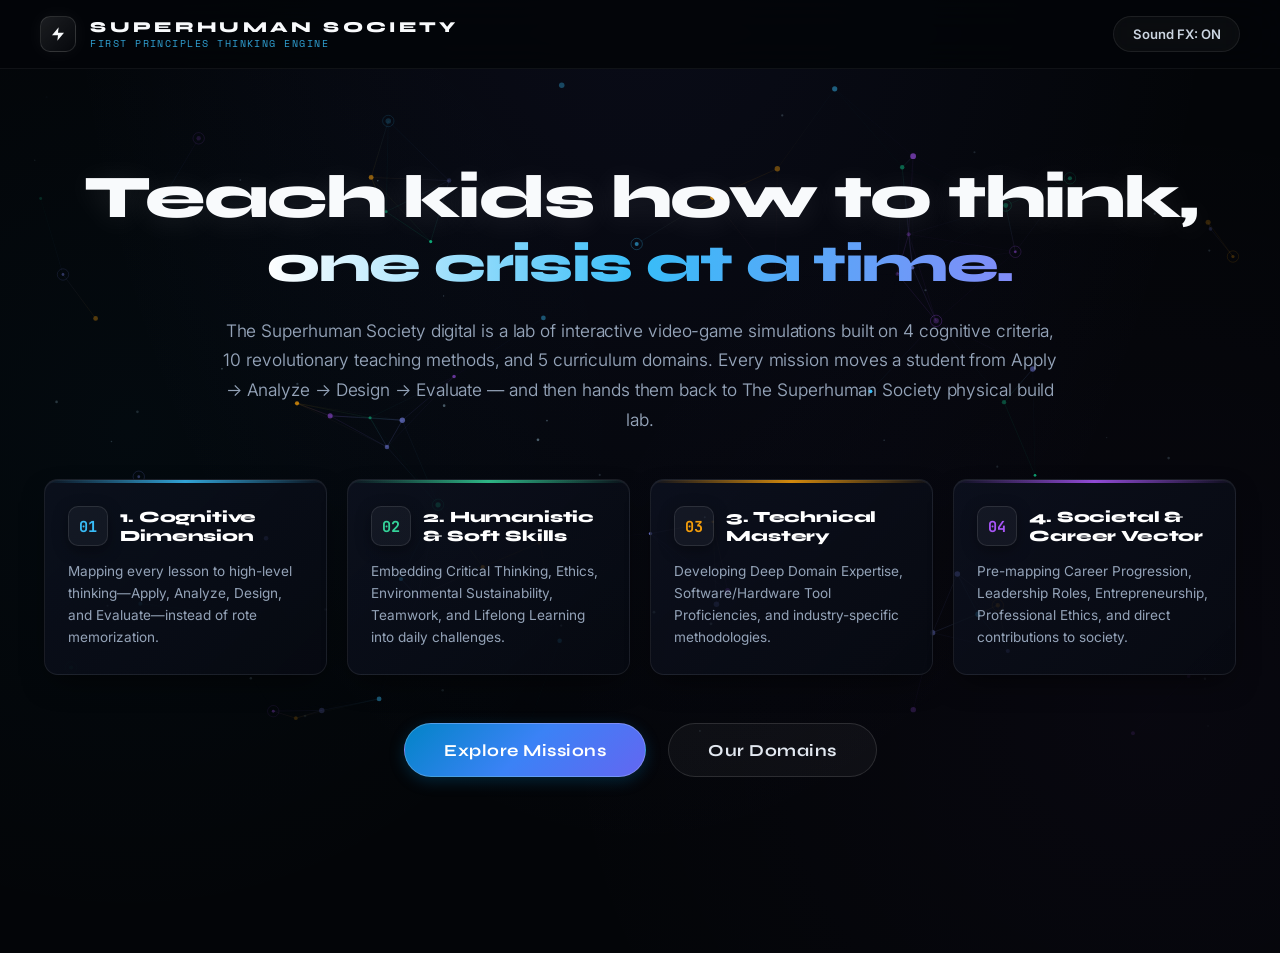
==== commit c652d158: "Remove all emojis across the website, navigation, and simulations" ====
--- a/standalone.html
+++ b/standalone.html
@@ -425,7 +425,11 @@
 }
 
 .criterion-icon {
-  font-size: 1.35rem;
+  font-family: var(--font-mono);
+  font-size: 0.95rem;
+  font-weight: 700;
+  color: var(--card-accent, #38bdf8);
+  letter-spacing: 0.04em;
   line-height: 1;
 }
 
@@ -1972,7 +1976,9 @@
   <!-- Top Navigation Bar -->
   <header class="navbar">
     <div class="brand" id="nav-brand">
-      <div class="brand-icon">⚡</div>
+      <div class="brand-icon">
+        <svg width="16" height="16" viewBox="0 0 24 24" fill="currentColor" style="display:block;"><path d="M13 2L3 14h9l-1 8 10-12h-9l1-8z"/></svg>
+      </div>
       <div class="brand-title">
         <span>SUPERHUMAN SOCIETY</span>
         <span class="sub">First Principles Thinking Engine</span>
@@ -1981,7 +1987,7 @@
 
     <div class="nav-actions">
       <button id="audio-toggle-btn" class="btn btn-subtle">
-        🔊 Sound FX: ON
+        Sound FX: ON
       </button>
     </div>
   </header>
@@ -2010,10 +2016,10 @@
       <!-- Two Primary Action Buttons -->
       <div class="hero-actions-bar">
         <button id="btn-explore-missions" class="btn btn-primary btn-cta">
-          <span class="btn-icon">🧭</span> Explore Missions
+          Explore Missions
         </button>
         <button id="btn-our-domains" class="btn btn-subtle btn-cta">
-          <span class="btn-icon">🌐</span> Our Domains
+          Our Domains
         </button>
       </div>
     </section>
@@ -2030,7 +2036,7 @@
     <div class="sim-cockpit-bar">
       <div class="sim-cockpit-left">
         <button id="exit-sim-cockpit-btn" class="btn btn-subtle" style="font-size:0.8rem;">
-          🏠 Mission Hub
+          Mission Hub
         </button>
         <div>
           <div id="cockpit-sim-domain" style="font-size:0.68rem; text-transform:uppercase; color:var(--accent-cyan); font-weight:700; letter-spacing:0.06em;">DOMAIN 1: BIO-TECH</div>
@@ -2052,7 +2058,7 @@
   <!-- Curriculum Matrix Modal -->
   <div class="modal-overlay" id="curriculum-modal">
     <div class="modal-container">
-      <button class="modal-close-btn" aria-label="Close">✕</button>
+      <button class="modal-close-btn" aria-label="Close">&times;</button>
       <div class="badge-pill">FOUNDATIONAL PEDAGOGICAL BLUEPRINT</div>
       <h2 class="modal-title">Curriculum Architecture Matrix</h2>
       <p class="modal-subtitle">The deep structure behind every scenario: high-order cognition, ethical dilemmas, domain mastery, and physical project translation.</p>
@@ -2065,7 +2071,7 @@
   <!-- 50% Physical Lab Model Modal -->
   <div class="modal-overlay" id="physical-modal">
     <div class="modal-container">
-      <button class="modal-close-btn" aria-label="Close">✕</button>
+      <button class="modal-close-btn" aria-label="Close">&times;</button>
       <h2 class="modal-title">The 50% Physical Build Model</h2>
       <p class="modal-subtitle">Classroom hardware and lab projects designed to complete the digital-to-physical learning loop.</p>
       <div id="physical-modal-body">
@@ -2088,7 +2094,7 @@
       id: "cognitive",
       name: "1. Cognitive Dimension",
       short: "Cognitive",
-      icon: "🧠",
+      icon: "01",
       color: "#38bdf8",
       description: "Mapping every lesson to high-level thinking—Apply, Analyze, Design, and Evaluate—instead of rote memorization."
     },
@@ -2096,7 +2102,7 @@
       id: "soft_skills",
       name: "2. Humanistic & Soft Skills",
       short: "Humanistic",
-      icon: "🤝",
+      icon: "02",
       color: "#34d399",
       description: "Embedding Critical Thinking, Ethics, Environmental Sustainability, Teamwork, and Lifelong Learning into daily challenges."
     },
@@ -2104,7 +2110,7 @@
       id: "technical_mastery",
       name: "3. Technical Mastery",
       short: "Technical",
-      icon: "⚙️",
+      icon: "03",
       color: "#f59e0b",
       description: "Developing Deep Domain Expertise, Software/Hardware Tool Proficiencies, and industry-specific methodologies."
     },
@@ -2112,7 +2118,7 @@
       id: "societal_vector",
       name: "4. Societal & Career Vector",
       short: "Societal",
-      icon: "🚀",
+      icon: "04",
       color: "#a855f7",
       description: "Pre-mapping Career Progression, Leadership Roles, Entrepreneurship, Professional Ethics, and direct contributions to society."
     }
@@ -3076,7 +3082,7 @@
       <!-- Nitrogen Slider -->
       <div class="control-group">
         <div class="control-header">
-          <span class="control-title">🌿 Nitrogen (N) - Leaf Chlorophyll</span>
+          <span class="control-title">Nitrogen (N) - Leaf Chlorophyll</span>
           <span class="control-value" id="val-n">${this.n} ppm</span>
         </div>
         <input type="range" class="slider-range" id="slider-n" min="0" max="100" value="${this.n}">
@@ -3090,7 +3096,7 @@
       <!-- Phosphorus Slider -->
       <div class="control-group">
         <div class="control-header">
-          <span class="control-title">🌱 Phosphorus (P) - Root Biomass</span>
+          <span class="control-title">Phosphorus (P) - Root Biomass</span>
           <span class="control-value" id="val-p">${this.p} ppm</span>
         </div>
         <input type="range" class="slider-range" id="slider-p" min="0" max="100" value="${this.p}">
@@ -3104,7 +3110,7 @@
       <!-- Potassium Slider -->
       <div class="control-group">
         <div class="control-header">
-          <span class="control-title">🛡️ Potassium (K) - Cell Wall Rigidity</span>
+          <span class="control-title">Potassium (K) - Cell Wall Rigidity</span>
           <span class="control-value" id="val-k">${this.k} ppm</span>
         </div>
         <input type="range" class="slider-range" id="slider-k" min="0" max="100" value="${this.k}">
@@ -3117,7 +3123,7 @@
 
       <!-- Validation & Value Card -->
       <button id="submit-value-card-btn" class="btn btn-primary" style="width:100%; justify-content:center; padding:0.8rem; margin-top:0.5rem;">
-        📝 Enter Values into Ecosystem Value Card
+        Enter Values into Ecosystem Value Card
       </button>
 
       <div id="feedback-msg" style="margin-top:0.75rem; font-size:0.8rem; text-align:center; min-height:1.2rem;"></div>
@@ -3187,7 +3193,7 @@
     modalArea.innerHTML = `
       <div class="value-card-modal" style="max-width:500px; width:100%;">
         <div style="text-align:center; margin-bottom:1rem;">
-          <div style="font-size:2rem; margin-bottom:0.25rem;">🌿</div>
+          <div style="font-size:2rem; margin-bottom:0.25rem;"></div>
           <h3 style="font-size:1.35rem; color:#fff;">Ecosystem Value Card</h3>
           <p style="font-size:0.82rem; color:var(--text-muted);">Verified Agronomic Nutrient Formula Settled</p>
         </div>
@@ -3211,7 +3217,7 @@
         </div>
 
         <div style="background:rgba(255,255,255,0.03); border:1px solid var(--border-subtle); border-radius:8px; padding:0.85rem; margin-bottom:1.25rem; font-size:0.8rem; color:var(--text-muted); line-height:1.4;">
-          ✅ <strong>First-Principles Audit:</strong> N:P:K stoichiometry at 5:3:2 creates an optimal nitrogen assimilation rate without cation antagonism in loamy soil.
+          <strong>First-Principles Audit:</strong> N:P:K stoichiometry at 5:3:2 creates an optimal nitrogen assimilation rate without cation antagonism in loamy soil.
         </div>
 
         <button id="advance-level-2-btn" class="btn btn-accent" style="width:100%; justify-content:center; padding:0.8rem;">
@@ -3251,7 +3257,7 @@
     const area = document.getElementById("controls-dynamic-area");
     area.innerHTML = `
       <div class="crisis-banner">
-        <span class="crisis-icon">⚠️</span>
+        <span class="crisis-icon">!</span>
         <div>
           <h4>Method (k) Blind-Variable Crisis</h4>
           <p>Unseasonal torrential cloudburst! Soluble potassium has leached completely from the subsoil. <strong>The Potassium (K) supply slider is permanently locked at 0 ppm!</strong></p>
@@ -3265,7 +3271,7 @@
       <!-- Nitrogen Slider -->
       <div class="control-group">
         <div class="control-header">
-          <span class="control-title">🌿 Nitrogen (N) Adjustment</span>
+          <span class="control-title">Nitrogen (N) Adjustment</span>
           <span class="control-value" id="val-n-l2">${this.n} ppm</span>
         </div>
         <input type="range" class="slider-range" id="slider-n-l2" min="0" max="100" value="${this.n}">
@@ -3279,7 +3285,7 @@
       <!-- Phosphorus Slider -->
       <div class="control-group">
         <div class="control-header">
-          <span class="control-title">🌱 Phosphorus (P) Adjustment</span>
+          <span class="control-title">Phosphorus (P) Adjustment</span>
           <span class="control-value" id="val-p-l2">${this.p} ppm</span>
         </div>
         <input type="range" class="slider-range" id="slider-p-l2" min="0" max="100" value="${this.p}">
@@ -3293,7 +3299,7 @@
       <!-- Potassium Slider (LOCKED) -->
       <div class="control-group" style="opacity:0.6; position:relative;">
         <div class="control-header">
-          <span class="control-title">🔒 Potassium (K) - LEACHED & LOCKED</span>
+          <span class="control-title">Potassium (K) - LEACHED & LOCKED</span>
           <span class="control-value" style="color:#ef4444;">0 ppm [LOCKED]</span>
         </div>
         <input type="range" class="slider-range" disabled min="0" max="100" value="0">
@@ -3305,7 +3311,7 @@
       <!-- Organic Bio-Buffer Amendment -->
       <div class="control-group">
         <div class="control-header">
-          <span class="control-title">🍂 Organic Bio-Buffer Amendment</span>
+          <span class="control-title">Organic Bio-Buffer Amendment</span>
           <span class="control-value" id="val-bio">${this.bioBuffer}%</span>
         </div>
         <input type="range" class="slider-range" id="slider-bio" min="0" max="100" value="${this.bioBuffer}">
@@ -3317,7 +3323,7 @@
       </div>
 
       <button id="submit-scorecard-btn" class="btn btn-primary" style="width:100%; justify-content:center; padding:0.8rem; margin-top:0.5rem;">
-        📊 Settle Crisis Scorecard
+        Settle Crisis Scorecard
       </button>
 
       <div id="feedback-msg-l2" style="margin-top:0.75rem; font-size:0.8rem; text-align:center; min-height:1.2rem;"></div>
@@ -3382,7 +3388,7 @@
     modalArea.innerHTML = `
       <div class="value-card-modal" style="max-width:520px; width:100%;">
         <div style="text-align:center; margin-bottom:1rem;">
-          <div style="font-size:2rem; margin-bottom:0.25rem;">🏆</div>
+          <div style="font-size:2rem; margin-bottom:0.25rem;"></div>
           <h3 style="font-size:1.35rem; color:#fff;">Crisis Resilience Scorecard</h3>
           <p style="font-size:0.82rem; color:var(--text-muted);">Method (k) Blind-Variable Solved</p>
         </div>
@@ -3437,18 +3443,18 @@
       </div>
 
       <div style="background:rgba(244,63,94,0.08); border:1px solid rgba(244,63,94,0.3); border-radius:8px; padding:0.85rem; margin-bottom:1.25rem; font-size:0.82rem; color:#fca5a5;">
-        ⚠️ <strong>Critical Dilemma:</strong> Your choice will affect human lives. You can only save one vulnerable group with this final bag of grain. There is no mathematical "right" or "wrong" answer.
+        <strong>Critical Dilemma:</strong> Your choice will affect human lives. You can only save one vulnerable group with this final bag of grain. There is no mathematical "right" or "wrong" answer.
       </div>
 
       <div class="ethical-deck">
         <div class="ethical-card" id="card-infants">
-          <div class="ethical-card-icon">👶</div>
+          <div class="ethical-card-icon">1</div>
           <h3>Save 5 Infants</h3>
           <p>Allocate grain for emergency nutritional milk/paste. High developmental vulnerability, entire lifespan ahead.</p>
         </div>
 
         <div class="ethical-card" id="card-elders">
-          <div class="ethical-card-icon">👵</div>
+          <div class="ethical-card-icon">2</div>
           <h3>Save 5 Elders</h3>
           <p>Allocate grain for senior community knowledge-bearers, agricultural custodians, and family pillars.</p>
         </div>
@@ -3507,7 +3513,7 @@
     modalArea.innerHTML = `
       <div class="value-card-modal" style="max-width:580px; width:100%; text-align:left;">
         <div style="text-align:center; margin-bottom:1.5rem;">
-          <div style="font-size:2.5rem; margin-bottom:0.25rem;">🌱🎓</div>
+          <div style="font-size:2.5rem; margin-bottom:0.25rem;"></div>
           <h2 style="font-size:1.5rem; color:#fff;">Plant Soil Ecosystem Mastered</h2>
           <p style="font-size:0.85rem; color:var(--accent-cyan);">Curriculum Loop: 4 Criteria & 4 Revolutionary Methods Cleared</p>
         </div>
@@ -3524,14 +3530,14 @@
 
         <div class="physical-brief-box" style="margin-bottom:1.5rem;">
           <div class="physical-brief-header">
-            <span>🔬</span>
+            
             <span>NEXT 50%: Classroom Physical Build Project</span>
           </div>
           <p style="font-size:0.8rem; color:var(--text-muted); margin-bottom:0.6rem;">
             Digital simulation complete! You are now prepared to build the <strong>Closed-Loop Hydroponic Wick Column</strong> with physical pH & NPK chemical titrants in the lab.
           </p>
           <button id="view-lab-brief-btn" class="btn btn-subtle" style="font-size:0.75rem; padding:0.4rem 0.8rem;">
-            Open Classroom Physical Lab Brief 📋
+            Open Classroom Physical Lab Brief
           </button>
         </div>
 
@@ -3822,9 +3828,9 @@
 
             <!-- Bio-Mimicry Model Selector Bar -->
             <div style="position:absolute; top:15px; left:15px; display:flex; gap:0.5rem; background:rgba(15,23,42,0.85); backdrop-filter:blur(8px); padding:0.4rem; border-radius:8px; border:1px solid var(--border-subtle); z-index:10;">
-              <button id="model-human-btn" class="filter-chip active">🫀 Human (4-Chamber)</button>
-              <button id="model-fish-btn" class="filter-chip">🐟 Fish (2-Chamber)</button>
-              <button id="model-frog-btn" class="filter-chip">🐸 Amphibian (3-Chamber)</button>
+              <button id="model-human-btn" class="filter-chip active">Human (4-Chamber)</button>
+              <button id="model-fish-btn" class="filter-chip">Fish (2-Chamber)</button>
+              <button id="model-frog-btn" class="filter-chip">Amphibian (3-Chamber)</button>
             </div>
 
             <!-- Real-time Pressure & Flow Telemetry Overlay -->
@@ -3855,7 +3861,7 @@
             <div style="display:flex; align-items:center; gap:0.6rem;">
               <div class="sim-timer-badge" id="heart-timer" style="font-size:0.85rem; padding:0.25rem 0.65rem;">25:00</div>
               <button id="theory-btn" class="btn btn-subtle" style="font-size:0.75rem; padding:0.35rem 0.7rem;">
-                📚 Mini-Lecture
+                Mini-Lecture
               </button>
             </div>
           </div>
@@ -3928,7 +3934,7 @@
       <!-- Heart Rate Control -->
       <div class="control-group">
         <div class="control-header">
-          <span class="control-title">💓 Heart Rate (HR)</span>
+          <span class="control-title">Heart Rate (HR)</span>
           <span class="control-value" id="val-hr">${this.heartRate} BPM</span>
         </div>
         <input type="range" class="slider-range" id="slider-hr" min="60" max="180" value="${this.heartRate}">
@@ -3942,7 +3948,7 @@
       <!-- Stroke Volume Control -->
       <div class="control-group">
         <div class="control-header">
-          <span class="control-title">💧 Stroke Volume (SV)</span>
+          <span class="control-title">Stroke Volume (SV)</span>
           <span class="control-value" id="val-sv">${this.strokeVolume} mL</span>
         </div>
         <input type="range" class="slider-range" id="slider-sv" min="50" max="120" value="${this.strokeVolume}">
@@ -3956,7 +3962,7 @@
       <!-- Coronary Arterial Stenosis -->
       <div class="control-group">
         <div class="control-header">
-          <span class="control-title">🫀 Arterial Stenosis / Blockage</span>
+          <span class="control-title">Arterial Stenosis / Blockage</span>
           <span class="control-value" id="val-blockage">${this.blockage}%</span>
         </div>
         <div style="display:grid; grid-template-columns:repeat(3, 1fr); gap:0.5rem; margin-top:0.4rem;">
@@ -4102,7 +4108,7 @@
     modalArea.innerHTML = `
       <div class="value-card-modal" style="max-width:580px; width:100%;">
         <div style="text-align:center; margin-bottom:1.5rem;">
-          <div style="font-size:2.5rem; margin-bottom:0.25rem;">🫀🏆</div>
+          <div style="font-size:2.5rem; margin-bottom:0.25rem;"></div>
           <h2 style="font-size:1.5rem; color:#fff;">Mission 1: Bio-Mimicry Heart Pump Mastered</h2>
           <p style="font-size:0.85rem; color:var(--accent-cyan);">Domain 1: Bio-Tech & Living Systems Cleared</p>
         </div>
@@ -4116,14 +4122,14 @@
 
         <div class="physical-brief-box" style="margin-bottom:1.5rem;">
           <div class="physical-brief-header">
-            <span>🔬</span>
+            
             <span>NEXT 50%: Classroom Physical Build Project</span>
           </div>
           <p style="font-size:0.8rem; color:var(--text-muted); margin-bottom:0.6rem;">
             Construct the <strong>Dual-Chamber Syringe & Ball-Valve Mechanical Hemodynamic Rig</strong> in the classroom to physically measure manometer pressure with one-way valves.
           </p>
           <button id="view-heart-lab-brief-btn" class="btn btn-subtle" style="font-size:0.75rem; padding:0.4rem 0.8rem;">
-            Open Classroom Physical Lab Brief 📋
+            Open Classroom Physical Lab Brief
           </button>
         </div>
 
@@ -4153,8 +4159,8 @@
     modalArea.innerHTML = `
       <div class="value-card-modal" style="max-width:640px; width:100%;">
         <div style="display:flex; justify-content:space-between; align-items:center; margin-bottom:1rem;">
-          <h3 style="color:#fff; font-size:1.25rem;">📚 Mini-Lecture: Heart Hemodynamics & Comparative Physiology</h3>
-          <button id="close-theory-btn" class="modal-close-btn" style="position:static;">✕</button>
+          <h3 style="color:#fff; font-size:1.25rem;">Mini-Lecture: Heart Hemodynamics & Comparative Physiology</h3>
+          <button id="close-theory-btn" class="modal-close-btn" style="position:static;">&times;</button>
         </div>
         <div style="font-size:0.85rem; color:var(--text-muted); line-height:1.5; max-height:60vh; overflow-y:auto; padding-right:0.5rem;">
           <p style="margin-bottom:0.75rem;">
@@ -4423,19 +4429,19 @@
     chordContinuousBonus: 0.35
   },
   vehicles: [
-    { id: "scooter", name: "Delivery Scooter", icon: "🛵", load: 100, simulationLoad: 100, speed: 0.0048 },
-    { id: "motorcycle", name: "Sport Motorcycle", icon: "🏍️", load: 200, simulationLoad: 200, speed: 0.0050 },
-    { id: "car", name: "Commuter Car", icon: "🚗", load: 500, simulationLoad: 500, speed: 0.0052 },
-    { id: "suv", name: "Heavy SUV", icon: "🚙", load: 750, simulationLoad: 750, speed: 0.0048 },
-    { id: "bus", name: "School Bus", icon: "🚌", load: 1200, simulationLoad: 1200, speed: 0.0042 },
-    { id: "truck", name: "Heavy Cargo Truck", icon: "🚚", load: 2000, simulationLoad: 2000, speed: 0.0035 },
-    { id: "transport", name: "Heavy Transport Truck", icon: "🚛", load: 3500, simulationLoad: 3500, speed: 0.0028 }
+    { id: "scooter", name: "Delivery Scooter", icon: "", load: 100, simulationLoad: 100, speed: 0.0048 },
+    { id: "motorcycle", name: "Sport Motorcycle", icon: "", load: 200, simulationLoad: 200, speed: 0.0050 },
+    { id: "car", name: "Commuter Car", icon: "", load: 500, simulationLoad: 500, speed: 0.0052 },
+    { id: "suv", name: "Heavy SUV", icon: "", load: 750, simulationLoad: 750, speed: 0.0048 },
+    { id: "bus", name: "School Bus", icon: "", load: 1200, simulationLoad: 1200, speed: 0.0042 },
+    { id: "truck", name: "Heavy Cargo Truck", icon: "", load: 2000, simulationLoad: 2000, speed: 0.0035 },
+    { id: "transport", name: "Heavy Transport Truck", icon: "", load: 3500, simulationLoad: 3500, speed: 0.0028 }
   ],
   earthquake: {
     levels: [
-      { level: 1, name: "Gentle to Moderate Shake", icon: "🌱", demand: 0.15, durationMs: 4000, frequency: 1.6, amplitude: 7 },
-      { level: 2, name: "Strong Shake", icon: "⚡", demand: 0.35, durationMs: 4500, frequency: 2.8, amplitude: 14 },
-      { level: 3, name: "Severe Shake", icon: "🌋", demand: 0.60, durationMs: 5000, frequency: 4.2, amplitude: 22 }
+      { level: 1, name: "Gentle to Moderate Shake", icon: "", demand: 0.15, durationMs: 4000, frequency: 1.6, amplitude: 7 },
+      { level: 2, name: "Strong Shake", icon: "", demand: 0.35, durationMs: 4500, frequency: 2.8, amplitude: 14 },
+      { level: 3, name: "Severe Shake", icon: "", demand: 0.60, durationMs: 5000, frequency: 4.2, amplitude: 22 }
     ]
   },
   failure: {
@@ -5162,7 +5168,7 @@
       weight: 8,
       ratio: 0.00,
       maxVehicleSupported: "None",
-      vehicleIcon: "🌉"
+      vehicleIcon: ""
     },
     2: {
       designNumber: 2,
@@ -5170,7 +5176,7 @@
       weight: 54,
       ratio: 2.78,
       maxVehicleSupported: "Delivery Scooter (100g)",
-      vehicleIcon: "🛵"
+      vehicleIcon: ""
     },
     3: {
       designNumber: 3,
@@ -5178,7 +5184,7 @@
       weight: 58,
       ratio: 6.03,
       maxVehicleSupported: "Sport Motorcycle (200g)",
-      vehicleIcon: "🏍️"
+      vehicleIcon: ""
     },
     4: {
       designNumber: 4,
@@ -5186,7 +5192,7 @@
       weight: 74,
       ratio: 8.38,
       maxVehicleSupported: "Commuter Car (500g)",
-      vehicleIcon: "🚗"
+      vehicleIcon: ""
     },
     5: {
       designNumber: 5,
@@ -5194,7 +5200,7 @@
       weight: 102,
       ratio: 9.31,
       maxVehicleSupported: "Heavy SUV (750g)",
-      vehicleIcon: "🚙"
+      vehicleIcon: ""
     },
     6: {
       designNumber: 6,
@@ -5202,7 +5208,7 @@
       weight: 183,
       ratio: 8.74,
       maxVehicleSupported: "School Bus (1200g)",
-      vehicleIcon: "🚌"
+      vehicleIcon: ""
     },
     7: {
       designNumber: 7,
@@ -5210,7 +5216,7 @@
       weight: 204,
       ratio: 13.24,
       maxVehicleSupported: "Heavy Cargo Truck (2000g)",
-      vehicleIcon: "🚚"
+      vehicleIcon: ""
     },
     8: {
       designNumber: 8,
@@ -5218,7 +5224,7 @@
       weight: 290,
       ratio: 14.48,
       maxVehicleSupported: "Heavy Transport Truck (3500g)",
-      vehicleIcon: "🚛"
+      vehicleIcon: ""
     }
   };
 
@@ -5707,7 +5713,7 @@
       <button id="skip-cinematic-btn" style="position:absolute; top:18px; right:20px; pointer-events:auto; background:rgba(15,23,42,0.85); color:var(--text-muted, #94a3b8); border:1px solid rgba(255,255,255,0.15); border-radius:6px; padding:0.45rem 0.9rem; font-size:0.75rem; font-weight:600; cursor:pointer; backdrop-filter:blur(8px); transition:all 0.2s;"
         onmouseover="this.style.color='#fff'; this.style.borderColor='rgba(56,189,248,0.5)';"
         onmouseout="this.style.color='#94a3b8'; this.style.borderColor='rgba(255,255,255,0.15)';">
-        Skip Video ⏭
+        Skip Video
       </button>
       <div id="video-event-text" style="pointer-events:none; position:absolute; width:100%; text-align:center; transition:all 0.3s ease;"></div>
     `;
@@ -5753,11 +5759,11 @@
     if (seconds >= 4.0 && seconds < 6.0) {
       textEl.innerHTML = `
         <div style="display:inline-flex; align-items:center; gap:0.75rem; background:rgba(220,38,38,0.94); border:2px solid #fca5a5; box-shadow:0 0 40px rgba(239,68,68,0.85); border-radius:12px; padding:0.8rem 2.2rem; transform:scale(1.05); animation:pulse-warning 0.2s infinite alternate;">
-          <span style="font-size:1.8rem;">⚠️</span>
+          <span style="font-size:1.8rem;">️</span>
           <span style="font-family:var(--font-heading, sans-serif); font-size:2.2rem; font-weight:900; letter-spacing:0.18em; color:#fff; text-shadow:0 2px 10px rgba(0,0,0,0.8);">
             EARTHQUAKE
           </span>
-          <span style="font-size:1.8rem;">⚠️</span>
+          <span style="font-size:1.8rem;">️</span>
         </div>
       `;
     } else if (seconds >= 6.0 && seconds <= 8.0) {
@@ -6395,7 +6401,7 @@
 
           <div style="display:flex; justify-content:space-between; align-items:center;">
             <div style="display:flex; align-items:center; gap:0.5rem; font-size:0.78rem; color:var(--accent-cyan, #38bdf8);">
-              <span id="audio-wave-anim">🔊 Speaking...</span>
+              <span id="audio-wave-anim">Speaking...</span>
               <button id="btn-replay-voice" style="background:none; border:none; color:var(--accent-cyan, #38bdf8); font-size:0.75rem; font-weight:700; cursor:pointer; text-decoration:underline; margin-left:0.5rem;">Replay Voice ↺</button>
             </div>
             
@@ -6442,7 +6448,7 @@
           mouth.setAttribute("d", mouthShapes[shapeIdx]);
         }, 110);
       }
-      if (audioIndicator) audioIndicator.textContent = "🔊 Speaking...";
+      if (audioIndicator) audioIndicator.textContent = "Speaking...";
     };
 
     const stopMouth = () => {
@@ -6451,7 +6457,7 @@
         this.mouthInterval = null;
       }
       if (mouth) mouth.setAttribute("d", "M121,166 Q130,167 139,166 Q130,167 121,166 Z");
-      if (audioIndicator) audioIndicator.textContent = "✅ Finished Speaking";
+      if (audioIndicator) audioIndicator.textContent = "Finished Speaking";
     };
 
     document.getElementById("btn-replay-voice")?.addEventListener("click", () => {
@@ -6530,12 +6536,12 @@
         
         <div style="display:inline-flex; align-items:center; justify-content:center; gap:0.6rem; padding:0.45rem 1.6rem; background:rgba(56,189,248,0.12); border:1.5px solid var(--accent-cyan, #38bdf8); border-radius:30px; margin-bottom:1.5rem; box-shadow:0 0 20px rgba(56,189,248,0.3);">
           <span style="font-family:var(--font-mono, monospace); font-size:1.15rem; font-weight:900; letter-spacing:0.2em; color:var(--accent-cyan, #38bdf8); text-transform:uppercase;">
-            ★ LEVEL 1 ★
+            LEVEL 1
           </span>
         </div>
 
         <div style="display:flex; align-items:center; justify-content:center; gap:0.5rem; margin-bottom:1rem;">
-          <span style="font-size:1.2rem;">🚨</span>
+          <span style="font-size:1.2rem;"></span>
           <span style="font-family:var(--font-mono, monospace); font-size:0.8rem; font-weight:800; letter-spacing:0.15em; color:#f87171; text-transform:uppercase;">
             Emergency Infrastructure Directive
           </span>
@@ -6547,10 +6553,10 @@
 
         <div style="display:flex; justify-content:center; gap:0.75rem; margin-bottom:2rem; flex-wrap:wrap;">
           <span style="font-size:0.75rem; background:rgba(255,255,255,0.06); border:1px solid rgba(255,255,255,0.1); border-radius:6px; padding:0.35rem 0.75rem; color:#94a3b8; font-family:var(--font-mono, monospace);">
-            📍 Sector: Sabarkantha Chasm
+            Sector: Sabarkantha Chasm
           </span>
           <span style="font-size:0.75rem; background:rgba(255,255,255,0.06); border:1px solid rgba(255,255,255,0.1); border-radius:6px; padding:0.35rem 0.75rem; color:#94a3b8; font-family:var(--font-mono, monospace);">
-            🚚 Route: Himmatnagar ⇄ Ahmedabad
+            Route: Himmatnagar ⇄ Ahmedabad
           </span>
         </div>
 
@@ -6996,19 +7002,19 @@
           <!-- View Switcher (Soft Pill Capsule) -->
           <div style="display:flex; background:rgba(2,6,23,0.65); padding:0.25rem; border-radius:12px; border:1px solid rgba(255,255,255,0.08); gap:0.35rem;" id="bridge-view-switcher">
             <button id="btn-view-left" class="btn btn-subtle active" style="font-size:0.75rem; font-weight:700; padding:0.35rem 0.8rem; border-radius:8px; cursor:pointer; transition:all 0.2s;">
-              📐 Left View
+              Left View
             </button>
             <button id="btn-view-right" class="btn btn-subtle" style="font-size:0.75rem; font-weight:700; padding:0.35rem 0.8rem; border-radius:8px; cursor:pointer; transition:all 0.2s;">
-              📐 Right View
+              Right View
             </button>
             <button id="btn-view-front" class="btn btn-subtle" style="font-size:0.75rem; font-weight:700; padding:0.35rem 0.8rem; border-radius:8px; cursor:pointer; transition:all 0.2s;">
-              👁️ Front View
+              Front View
             </button>
             <button id="btn-view-aerial" class="btn btn-subtle" style="font-size:0.75rem; font-weight:700; padding:0.35rem 0.8rem; border-radius:8px; cursor:pointer; transition:all 0.2s;" title="Top Aerial 3D View of your bridge">
-              🚁 Aerial View
+              Aerial View
             </button>
             <button id="btn-copy-left-to-right" class="btn btn-subtle" title="Copy Left View design to Right View so both sides match" style="font-size:0.75rem; font-weight:700; padding:0.35rem 0.8rem; border-radius:8px; cursor:pointer; background:rgba(56,189,248,0.15); color:#38bdf8; border:1px solid rgba(56,189,248,0.35); transition:all 0.2s;">
-              📋 Copy Left → Right
+              Copy Left → Right
             </button>
           </div>
 
@@ -7016,42 +7022,42 @@
           <div style="display:flex; gap:0.5rem; align-items:center;">
             <!-- Level Indicator Badge (Hidden in Level 1 as requested) -->
             <div id="mission-level-badge" style="display:none; align-items:center; gap:0.35rem; background:rgba(99,102,241,0.14); border:1px solid rgba(99,102,241,0.4); color:#a5b4fc; font-weight:800; font-size:0.76rem; padding:0.35rem 0.75rem; border-radius:20px; transition:all 0.25s;">
-              <span id="mission-level-icon">🎮</span>
+              <span id="mission-level-icon"></span>
               <span id="mission-level-text">LEVEL 1: Design</span>
             </div>
 
             <!-- 17-Minute Mission Timer Badge -->
             <div id="mission-timer-badge" style="display:flex; align-items:center; gap:0.35rem; background:rgba(56,189,248,0.12); border:1px solid rgba(56,189,248,0.35); color:#38bdf8; font-weight:800; font-size:0.80rem; padding:0.35rem 0.8rem; border-radius:20px; box-shadow:0 0 16px rgba(56,189,248,0.2);">
-              <span>⏱️</span>
+              <span>️</span>
               <span id="mission-timer-display" style="font-family:monospace; font-size:0.92rem; font-weight:900;">17:00</span>
             </div>
 
             <button id="btn-blueprint-home" class="btn btn-subtle" style="font-size:0.74rem; font-weight:800; padding:0.35rem 0.75rem; border-radius:18px; border:1px solid rgba(255,255,255,0.2); color:#f8fafc; background:rgba(255,255,255,0.08); cursor:pointer; display:none; align-items:center; gap:0.35rem; transition:all 0.2s;" title="Exit simulation and return to Mission Hub">
-              <span>🏠</span> <span>Mission Hub</span>
+               <span>Mission Hub</span>
             </button>
 
             <button id="btn-top-view-design" class="btn btn-subtle" style="font-size:0.74rem; font-weight:800; padding:0.35rem 0.75rem; border-radius:18px; border:1px solid rgba(56,189,248,0.4); color:#38bdf8; background:rgba(56,189,248,0.12); cursor:pointer;" title="View your saved bridge design">
-              <span>📐 View Design</span>
+              <span>View Design</span>
             </button>
             
 
             <button id="btn-new-project" class="btn btn-subtle" style="font-size:0.72rem; font-weight:700; padding:0.35rem 0.65rem; border-radius:18px; border:1px solid rgba(255,255,255,0.15); color:#94a3b8; cursor:pointer;" title="Start a fresh bridge design">
-              ✨ New
+              New
             </button>
 
             <div id="top-budget-badge" style="display:flex; align-items:center; gap:0.3rem; background:rgba(16,185,129,0.1); border:1px solid rgba(52,211,153,0.3); color:#34d399; font-weight:700; font-size:0.76rem; padding:0.35rem 0.7rem; border-radius:20px;">
-  <span>💰</span>
+  
   <span id="budget-amount-display">₹${this.budget}</span>
 </div>
             <div id="top-weight-badge" style="display:flex; align-items:center; gap:0.3rem; background:rgba(56,189,248,0.1); border:1px solid rgba(56,189,248,0.3); color:#7dd3fc; font-weight:700; font-size:0.76rem; padding:0.35rem 0.7rem; border-radius:20px;">
-              <span>⚖️</span>
+              
               <span id="weight-amount-display">${this.getTotalWeight()}g</span>
             </div>
 
             <!-- Classroom Audio Volume Widget -->
             <div id="classroom-audio-widget" style="position:relative; display:flex; align-items:center;">
               <button id="btn-audio-toggle" class="btn btn-subtle" style="font-size:0.72rem; font-weight:800; padding:0.35rem 0.65rem; border-radius:18px; border:1px solid rgba(255,255,255,0.15); color:#cbd5e1; background:rgba(15,23,42,0.7); cursor:pointer; display:flex; align-items:center; gap:0.35rem;" title="Adjust simulation volume or enable Classroom Mode">
-                <span id="audio-icon-display">🔊</span>
+                <span id="audio-icon-display"></span>
                 <span id="audio-vol-percent">35%</span>
               </button>
               <div id="audio-controls-popover" style="display:none; position:absolute; top:calc(100% + 6px); right:0; background:#0b1329; border:1px solid rgba(56,189,248,0.4); border-radius:14px; padding:0.8rem 1rem; width:220px; z-index:200; box-shadow:0 15px 35px rgba(0,0,0,0.8); flex-direction:column; gap:0.6rem;">
@@ -7062,7 +7068,7 @@
                 <input type="range" id="audio-volume-slider" min="0" max="100" value="35" style="width:100%; accent-color:#38bdf8; cursor:pointer;" />
                 <div style="display:flex; gap:0.4rem; margin-top:0.2rem;">
                   <button id="btn-classroom-mode" class="btn btn-subtle" style="flex:1; font-size:0.65rem; font-weight:800; padding:0.3rem 0.4rem; border-radius:6px; border:1px solid rgba(56,189,248,0.3); color:#38bdf8; background:rgba(56,189,248,0.1); cursor:pointer;" title="Quiet 15% volume for computer lab">
-                    🏫 Classroom (15%)
+                    Classroom (15%)
                   </button>
                   <button id="btn-mute-toggle" class="btn btn-subtle" style="font-size:0.65rem; font-weight:700; padding:0.3rem 0.5rem; border-radius:6px; border:1px solid rgba(255,255,255,0.12); color:#94a3b8; cursor:pointer;">
                     Mute
@@ -7092,7 +7098,7 @@
             <!-- Header -->
             <div style="display:flex; justify-content:space-between; align-items:center; border-bottom:1px solid rgba(255,255,255,0.08); padding-bottom:0.6rem;">
               <div style="display:flex; align-items:center; gap:0.6rem;">
-                <span id="veh-res-icon" style="font-size:1.8rem;">🛵</span>
+                <span id="veh-res-icon" style="font-size:1.8rem;"></span>
                 <div style="text-align:left;">
                   <div id="veh-res-name" style="font-size:1rem; font-weight:900; color:#fff;">Delivery Scooter</div>
                   <div id="veh-res-stage" style="font-size:0.72rem; color:#94a3b8;">Vehicle 1 of 7</div>
@@ -7145,7 +7151,7 @@
               <div style="font-size:0.75rem; font-weight:800; text-transform:uppercase; letter-spacing:0.12em; color:#38bdf8;">
                 BRIDGE EVALUATION RESULT
               </div>
-              <span id="swr-vehicle-icon" style="font-size:1.6rem;">🌉</span>
+              <span id="swr-vehicle-icon" style="font-size:1.6rem;"></span>
             </div>
 
             <!-- Hero Metric: Strength-to-Weight Ratio -->
@@ -7194,7 +7200,7 @@
         <!-- Structural Directive -->
         <div style="background:rgba(255,255,255,0.03); border:1px solid rgba(255,255,255,0.08); border-radius:14px; padding:0.85rem;">
           <div style="font-size:0.65rem; text-transform:uppercase; color:var(--accent-cyan, #38bdf8); font-weight:800; letter-spacing:0.08em; margin-bottom:0.3rem; display:flex; align-items:center; gap:0.4rem;">
-            <span>🚨</span> STRUCTURAL DIRECTIVE
+            <span></span> STRUCTURAL DIRECTIVE
           </div>
           <p id="structural-directive-text" style="font-size:0.80rem; color:#cbd5e1; line-height:1.4; margin:0;">
             “Build a bridge connecting Himmatnagar and Ahmedabad. You have <strong>17 minutes</strong> to design before official vehicle and earthquake load challenges.”
@@ -7204,13 +7210,13 @@
         <!-- PRIMARY ACTION BUTTONS: SUBMIT DESIGN & MATERIAL SHOP -->
         <div style="display:flex; flex-direction:column; gap:0.5rem;">
           <button id="btn-submit-design" class="btn" style="width:100%; display:flex; align-items:center; justify-content:center; gap:0.6rem; padding:0.85rem; font-size:0.92rem; font-weight:900; background:linear-gradient(135deg, #10b981, #059669); color:#fff; border:none; border-radius:12px; cursor:pointer; box-shadow:0 4px 20px rgba(16,185,129,0.35); transition:all 0.2s;">
-            <span style="font-size:1.2rem;">📋</span>
+            <span style="font-size:1.2rem;"></span>
             <span>SUBMIT DESIGN</span>
           </button>
 
           <div style="display:grid; grid-template-columns:1fr 1fr; gap:0.45rem;">
             <button id="btn-open-material-shop" class="btn" style="display:flex; align-items:center; justify-content:center; gap:0.4rem; padding:0.65rem 0.5rem; font-size:0.80rem; font-weight:800; background:linear-gradient(135deg, #0284c7, #6366f1); color:#fff; border:none; border-radius:10px; cursor:pointer; box-shadow:0 4px 15px rgba(99,102,241,0.25);">
-              <span>🛒</span>
+              <span></span>
               <span>Shop</span>
               <span id="shop-badge-cart" style="background:#fbbf24; color:#0f172a; font-size:0.70rem; font-weight:900; padding:0.1rem 0.4rem; border-radius:10px;">
                 ₹${this.budget}
@@ -7218,7 +7224,7 @@
             </button>
 
             <button id="btn-sidebar-view-design" class="btn btn-subtle" style="display:flex; align-items:center; justify-content:center; gap:0.4rem; padding:0.65rem 0.5rem; font-size:0.80rem; font-weight:700; border-radius:10px; border:1px solid rgba(56,189,248,0.3); color:#7dd3fc; background:rgba(56,189,248,0.08); cursor:pointer;">
-              <span>📐</span>
+              <span></span>
               <span>View Design</span>
               <span id="saved-designs-count-badge" style="background:rgba(56,189,248,0.3); font-size:0.68rem; padding:0.1rem 0.4rem; border-radius:10px;">${this.project.savedDesigns.length}</span>
             </button>
@@ -7229,7 +7235,7 @@
         <div style="background:rgba(15,23,42,0.6); border:1px solid rgba(255,255,255,0.08); border-radius:14px; padding:0.85rem; display:flex; flex-direction:column; gap:0.6rem;">
           <div style="display:flex; justify-content:space-between; align-items:center; flex-wrap:wrap; gap:0.3rem;">
             <span style="font-size:0.68rem; font-weight:800; text-transform:uppercase; color:#94a3b8; letter-spacing:0.06em;">
-              🛠️ TOOLBOX
+              ️ TOOLBOX
             </span>
             <div style="display:flex; gap:0.3rem; align-items:center;">
               <button id="btn-tool-undo" class="btn btn-subtle" style="font-size:0.68rem; font-weight:800; padding:0.25rem 0.5rem; border-radius:8px; border:1px solid rgba(255,255,255,0.15); color:#cbd5e1; background:rgba(255,255,255,0.05); cursor:pointer;" title="Undo last placement (Ctrl+Z)">
@@ -7239,7 +7245,7 @@
                 ↪️ Redo
               </button>
               <button id="btn-tool-dismantle" class="btn btn-subtle" style="font-size:0.68rem; font-weight:800; padding:0.25rem 0.5rem; border-radius:8px; border:1px solid rgba(239,68,68,0.4); color:#f87171; background:rgba(239,68,68,0.1); cursor:pointer;" title="Remove element and refund ₹">
-                🪛 Dismantle
+                 Dismantle
               </button>
             </div>
           </div>
@@ -7288,7 +7294,7 @@
         
         <div style="display:flex; align-items:center; gap:0.9rem;">
           <div style="font-size:2.2rem; background:rgba(56,189,248,0.12); border:1px solid rgba(56,189,248,0.3); border-radius:16px; width:56px; height:56px; display:flex; align-items:center; justify-content:center;">
-            👷‍♀️
+            
           </div>
           <div>
             <h3 style="margin:0; font-size:1.25rem; font-weight:900; color:#fff;">Civil Engineer Registration</h3>
@@ -7298,7 +7304,7 @@
 
         <!-- Timed Challenge Notice Banner -->
         <div style="background:rgba(56,189,248,0.08); border:1px solid rgba(56,189,248,0.25); border-radius:14px; padding:0.9rem 1.1rem; display:flex; align-items:center; gap:0.8rem;">
-          <span style="font-size:1.6rem;">⏱️</span>
+          <span style="font-size:1.6rem;">️</span>
           <div>
             <div style="font-size:0.82rem; font-weight:800; color:#38bdf8;">17-Minute Timed Challenge</div>
             <div style="font-size:0.73rem; color:#cbd5e1; margin-top:0.15rem; line-height:1.4;">
@@ -7309,7 +7315,7 @@
 
         <!-- Error Alert Banner -->
         <div id="reg-error-msg" style="display:none; background:rgba(239,68,68,0.15); border:1px solid rgba(239,68,68,0.5); color:#fca5a5; font-size:0.78rem; font-weight:700; padding:0.6rem 0.9rem; border-radius:10px;">
-          ⚠️ Student Name is compulsory!
+          ️ Student Name is compulsory!
         </div>
 
         <!-- Form Fields -->
@@ -7331,7 +7337,7 @@
 
         <!-- Action Button -->
         <button id="btn-start-timed-mission" class="btn btn-primary" style="padding:0.85rem; font-size:0.95rem; font-weight:900; border-radius:12px; background:linear-gradient(135deg, #0284c7, #6366f1); border:none; box-shadow:0 4px 20px rgba(99,102,241,0.4); cursor:pointer; display:flex; align-items:center; justify-content:center; gap:0.5rem;">
-          <span>🚀 Start Mission & Begin 17-Minute Timer</span>
+          <span> Start Mission & Begin 17-Minute Timer</span>
         </button>
       </div>
     </div>
@@ -7339,7 +7345,7 @@
     <!-- SUBMIT CONFIRMATION MODAL -->
     <div id="submit-confirm-modal" style="position:absolute; inset:0; background:rgba(3,7,18,0.88); backdrop-filter:blur(10px); display:none; justify-content:center; align-items:center; z-index:310; padding:1.5rem;">
       <div style="background:#0c1224; border:1px solid rgba(52,211,153,0.4); border-radius:20px; width:100%; max-width:520px; padding:2rem; display:flex; flex-direction:column; gap:1.2rem; box-shadow:0 25px 70px rgba(0,0,0,0.85); text-align:center;">
-        <div style="font-size:3.2rem; margin-bottom:-0.3rem;">📋</div>
+        <div style="font-size:3.2rem; margin-bottom:-0.3rem;"></div>
         <h3 style="margin:0; font-size:1.35rem; font-weight:900; color:#fff;">Submit Your Bridge Design?</h3>
         <p style="margin:0; font-size:0.85rem; color:#cbd5e1; line-height:1.55;">
           Are you sure you want to submit your design? You still have <strong id="confirm-modal-time-left" style="color:#38bdf8; font-family:monospace; font-size:1.05rem;">17:00</strong> remaining.<br><br>
@@ -7361,7 +7367,7 @@
       <div style="background:#0c1224; border:1px solid rgba(56,189,248,0.45); border-radius:22px; width:100%; max-width:540px; padding:2rem 2.2rem; display:flex; flex-direction:column; gap:1.2rem; box-shadow:0 30px 90px rgba(0,0,0,0.9); text-align:center;">
         
         <div style="width:64px; height:64px; margin:0 auto; background:linear-gradient(135deg, rgba(56,189,248,0.2), rgba(16,185,129,0.2)); border:1px solid rgba(52,211,153,0.5); border-radius:50%; display:flex; align-items:center; justify-content:center; font-size:2rem; box-shadow:0 0 25px rgba(16,185,129,0.3);">
-          📋
+          
         </div>
 
         <div>
@@ -7398,7 +7404,7 @@
 
         <!-- Start Level 2 Button -->
         <button id="btn-start-level-2" class="btn btn-primary" style="padding:0.95rem; font-size:1.05rem; font-weight:900; border-radius:14px; background:linear-gradient(135deg, #0284c7, #6366f1); border:none; box-shadow:0 4px 25px rgba(99,102,241,0.45); cursor:pointer; display:flex; align-items:center; justify-content:center; gap:0.6rem; transition:transform 0.15s, box-shadow 0.15s;">
-          <span>🚀</span>
+          <span></span>
           <span>Start Level 2</span>
         </button>
       </div>
@@ -7411,7 +7417,7 @@
       <!-- Top Cinematic Header Bar -->
       <div style="position:relative; z-index:10; display:flex; justify-content:space-between; align-items:center; padding:1.2rem 1.8rem; background:linear-gradient(180deg, rgba(3,7,18,0.85) 0%, rgba(3,7,18,0) 100%); pointer-events:none;">
         <div style="display:flex; align-items:center; gap:0.6rem;">
-          <span style="font-size:1.4rem;">✨</span>
+          <span style="font-size:1.4rem;"></span>
           <div>
             <div style="font-size:0.70rem; font-weight:900; text-transform:uppercase; letter-spacing:0.14em; color:#38bdf8;">
               STAGE 2 CINEMATIC
@@ -7438,7 +7444,7 @@
         
         <div style="display:flex; justify-content:space-between; align-items:center; padding:1.1rem 1.6rem; border-bottom:1px solid rgba(255,255,255,0.08); background:rgba(15,23,42,0.85);">
           <div style="display:flex; align-items:center; gap:0.75rem;">
-            <span style="font-size:1.6rem;">🛒</span>
+            <span style="font-size:1.6rem;"></span>
             <div>
               <h3 style="margin:0; font-size:1.15rem; font-weight:800; color:#fff;">Civil Engineering Material Shop</h3>
               <p style="margin:0.2rem 0 0 0; font-size:0.75rem; color:#94a3b8;">Purchase components to construct the bridge. Dismantling placed items refunds your budget.</p>
@@ -7451,7 +7457,7 @@
               <span id="shop-modal-budget-display" style="font-size:1.15rem; font-weight:900; color:#34d399; font-family:monospace;">₹${this.budget}</span>
             </div>
             <button id="btn-close-material-shop" class="btn btn-subtle" style="font-size:1.2rem; line-height:1; padding:0.35rem 0.65rem; border-radius:8px; cursor:pointer;">
-              ✕
+              &times;
             </button>
           </div>
         </div>
@@ -7474,14 +7480,14 @@
         
         <div style="display:flex; justify-content:space-between; align-items:center; padding:1.1rem 1.6rem; border-bottom:1px solid rgba(255,255,255,0.08); background:rgba(15,23,42,0.9);">
           <div style="display:flex; align-items:center; gap:0.75rem;">
-            <span style="font-size:1.6rem;">📐</span>
+            <span style="font-size:1.6rem;"></span>
             <div>
               <h3 style="margin:0; font-size:1.15rem; font-weight:800; color:#fff;">Saved Bridge Design Vault</h3>
               <p style="margin:0.2rem 0 0 0; font-size:0.75rem; color:#94a3b8;">Review your bridge designs saved before every test. You can inspect your blueprints anytime.</p>
             </div>
           </div>
           <button id="btn-close-view-design" class="btn btn-subtle" style="font-size:1.2rem; line-height:1; padding:0.35rem 0.65rem; border-radius:8px; cursor:pointer;">
-            ✕
+            &times;
           </button>
         </div>
 
@@ -7517,7 +7523,7 @@
     <div id="validation-warning-modal" style="position:absolute; inset:0; background:rgba(3,7,18,0.85); backdrop-filter:blur(10px); display:none; justify-content:center; align-items:center; z-index:230; padding:1.5rem;">
       <div style="background:#0c1224; border:1px solid rgba(239,68,68,0.4); border-radius:18px; width:100%; max-width:680px; display:flex; flex-direction:column; box-shadow:0 25px 70px rgba(0,0,0,0.85); overflow:hidden;">
         <div style="padding:1.1rem 1.5rem; background:rgba(239,68,68,0.12); border-bottom:1px solid rgba(239,68,68,0.25); display:flex; align-items:center; gap:0.75rem;">
-          <span style="font-size:1.6rem;">⚠️</span>
+          <span style="font-size:1.6rem;">️</span>
           <div>
             <h3 style="margin:0; font-size:1.1rem; font-weight:800; color:#fff;">Construction Validation Recommendations</h3>
             <p style="margin:0.2rem 0 0 0; font-size:0.75rem; color:#fca5a5;">Please address these structural items before testing with live vehicles:</p>
@@ -7530,7 +7536,7 @@
 
         <div style="padding:1rem 1.5rem; border-top:1px solid rgba(255,255,255,0.08); background:rgba(15,23,42,0.8); display:flex; justify-content:space-between; align-items:center;">
           <button id="btn-val-view-design" class="btn btn-subtle" style="font-size:0.8rem; padding:0.45rem 1rem; color:#38bdf8; border-color:rgba(56,189,248,0.3); cursor:pointer;">
-            📁 View Saved Design in Vault
+             View Saved Design in Vault
           </button>
           <button id="btn-close-validation" class="btn btn-primary" style="padding:0.5rem 1.5rem; font-weight:700; border-radius:10px; background:linear-gradient(135deg, #0284c7, #6366f1); border:none; cursor:pointer;">
             Got it! Return to Blueprint
@@ -7545,14 +7551,14 @@
         
         <div style="padding:1.2rem 1.6rem; background:linear-gradient(135deg, rgba(15,23,42,0.95), rgba(30,41,59,0.95)); border-bottom:1px solid rgba(255,255,255,0.08); display:flex; justify-content:space-between; align-items:center;">
           <div style="display:flex; align-items:center; gap:0.85rem;">
-            <span style="font-size:1.8rem;" id="report-header-badge">🏆</span>
+            <span style="font-size:1.8rem;" id="report-header-badge"></span>
             <div>
-              <h3 style="margin:0; font-size:1.25rem; font-weight:900; color:#fff;" id="report-title">🌉 Overall Bridge Report</h3>
+              <h3 style="margin:0; font-size:1.25rem; font-weight:900; color:#fff;" id="report-title"> Overall Bridge Report</h3>
               <p style="margin:0.2rem 0 0 0; font-size:0.75rem; color:#94a3b8;" id="report-subtitle">Simple report for young bridge builders (Ages 7–9)</p>
             </div>
           </div>
           <button id="btn-close-report" class="btn btn-subtle" style="font-size:1.2rem; line-height:1; padding:0.35rem 0.65rem; border-radius:8px; cursor:pointer;">
-            ✕
+            &times;
           </button>
         </div>
 
@@ -7560,23 +7566,23 @@
           <!-- 4 Metric Cards -->
           <div style="display:grid; grid-template-columns:repeat(4, 1fr); gap:0.8rem;">
             <div style="background:rgba(255,255,255,0.03); border:1px solid rgba(255,255,255,0.08); border-radius:12px; padding:0.85rem; text-align:center;">
-              <div style="font-size:0.68rem; color:#94a3b8; text-transform:uppercase; font-weight:700;">💰 MONEY LEFT</div>
+              <div style="font-size:0.68rem; color:#94a3b8; text-transform:uppercase; font-weight:700;"> MONEY LEFT</div>
               <div id="report-budget-val" style="font-size:1.25rem; font-weight:900; color:#34d399; font-family:monospace; margin-top:0.25rem;">₹450</div>
               <div id="report-budget-spent" style="font-size:0.68rem; color:#64748b; margin-top:0.15rem;">Spent: ₹250 / ₹700</div>
             </div>
             <div style="background:rgba(255,255,255,0.03); border:1px solid rgba(255,255,255,0.08); border-radius:12px; padding:0.85rem; text-align:center;">
-              <div style="font-size:0.68rem; color:#94a3b8; text-transform:uppercase; font-weight:700;">⚖️ BRIDGE WEIGHT</div>
+              <div style="font-size:0.68rem; color:#94a3b8; text-transform:uppercase; font-weight:700;">️ BRIDGE WEIGHT</div>
               <div id="report-mass-val" style="font-size:1.25rem; font-weight:900; color:#fbbf24; font-family:monospace; margin-top:0.25rem;">124 g</div>
               <div id="report-mass-sub" style="font-size:0.68rem; color:#64748b; margin-top:0.15rem;">Light & strong sticks</div>
             </div>
             <div style="background:rgba(255,255,255,0.03); border:1px solid rgba(255,255,255,0.08); border-radius:12px; padding:0.85rem; text-align:center;">
-              <div style="font-size:0.68rem; color:#94a3b8; text-transform:uppercase; font-weight:700;">🚗 HEAVIEST CAR CROSSED</div>
-              <div id="report-vehicle-val" style="font-size:1.05rem; font-weight:900; color:#38bdf8; margin-top:0.35rem;">🚌 Bus (400g)</div>
+              <div style="font-size:0.68rem; color:#94a3b8; text-transform:uppercase; font-weight:700;"> HEAVIEST CAR CROSSED</div>
+              <div id="report-vehicle-val" style="font-size:1.05rem; font-weight:900; color:#38bdf8; margin-top:0.35rem;"> Bus (400g)</div>
               <div id="report-vehicle-sub" style="font-size:0.68rem; color:#64748b; margin-top:0.15rem;">Passed the test!</div>
             </div>
             <div style="background:rgba(255,255,255,0.03); border:1px solid rgba(255,255,255,0.08); border-radius:12px; padding:0.85rem; text-align:center;">
-              <div style="font-size:0.68rem; color:#94a3b8; text-transform:uppercase; font-weight:700;">🛡️ EARTHQUAKE SHAKES</div>
-              <div id="report-earthquake-val" style="font-size:1.05rem; font-weight:900; color:#c084fc; margin-top:0.35rem;">⚡ Level 2</div>
+              <div style="font-size:0.68rem; color:#94a3b8; text-transform:uppercase; font-weight:700;">️ EARTHQUAKE SHAKES</div>
+              <div id="report-earthquake-val" style="font-size:1.05rem; font-weight:900; color:#c084fc; margin-top:0.35rem;"> Level 2</div>
               <div id="report-earthquake-sub" style="font-size:0.68rem; color:#64748b; margin-top:0.15rem;">Survived the shake!</div>
             </div>
           </div>
@@ -7584,16 +7590,16 @@
           <!-- Bridge Strength Score Banner -->
           <div style="background:linear-gradient(135deg, rgba(56,189,248,0.12), rgba(99,102,241,0.12)); border:1px solid rgba(56,189,248,0.3); border-radius:14px; padding:1rem 1.4rem; display:flex; justify-content:space-between; align-items:center;">
             <div>
-              <div style="font-size:0.72rem; text-transform:uppercase; color:#7dd3fc; font-weight:800; letter-spacing:0.06em;">⭐ BRIDGE STRENGTH SCORE</div>
+              <div style="font-size:0.72rem; text-transform:uppercase; color:#7dd3fc; font-weight:800; letter-spacing:0.06em;"> BRIDGE STRENGTH SCORE</div>
               <div id="report-strength-headline" style="font-size:1.15rem; font-weight:900; color:#fff; margin-top:0.15rem;">Strength Score: <span id="report-str-weight-ratio" style="color:#38bdf8; font-family:monospace; font-size:1.35rem;">3.22</span></div>
               <div id="report-strength-desc" style="font-size:0.78rem; color:#94a3b8; margin-top:0.2rem;">Your bridge carries over 3 times its own weight! That makes it super strong.</div>
             </div>
-            <div id="report-strength-stars" style="font-size:2.4rem;">⭐⭐⭐</div>
+            <div id="report-strength-stars" style="font-size:2.4rem;"></div>
           </div>
 
           <!-- Vehicles Passed Progression List -->
           <div style="background:rgba(15,23,42,0.6); border:1px solid rgba(255,255,255,0.08); border-radius:14px; padding:1rem;">
-            <div style="font-size:0.72rem; text-transform:uppercase; color:#94a3b8; font-weight:800; margin-bottom:0.6rem;">🚗 VEHICLE TEST RESULTS</div>
+            <div style="font-size:0.72rem; text-transform:uppercase; color:#94a3b8; font-weight:800; margin-bottom:0.6rem;"> VEHICLE TEST RESULTS</div>
             <div id="report-vehicles-grid" style="display:flex; flex-wrap:wrap; gap:0.5rem;">
               <!-- Populated dynamically -->
             </div>
@@ -7605,7 +7611,7 @@
             <!-- 1. What Happened -->
             <div style="background:rgba(239,68,68,0.08); border:1px solid rgba(239,68,68,0.25); border-radius:14px; padding:0.9rem 1.1rem;">
               <div style="font-size:0.72rem; text-transform:uppercase; color:#fca5a5; font-weight:800; letter-spacing:0.06em; display:flex; align-items:center; gap:0.4rem;">
-                <span id="report-what-icon">💥</span> <span id="report-what-title">1. WHAT HAPPENED</span>
+                <span id="report-what-icon"></span> <span id="report-what-title">1. WHAT HAPPENED</span>
               </div>
               <div id="report-what-failed-text" style="font-size:0.84rem; color:#f1f5f9; line-height:1.5; margin-top:0.35rem;">
                 <!-- Populated dynamically -->
@@ -7615,7 +7621,7 @@
             <!-- 2. Why It Happened -->
             <div style="background:rgba(255,255,255,0.03); border:1px solid rgba(255,255,255,0.08); border-radius:14px; padding:0.9rem 1.1rem;">
               <div style="font-size:0.72rem; text-transform:uppercase; color:#fbbf24; font-weight:800; letter-spacing:0.06em; display:flex; align-items:center; gap:0.4rem;">
-                <span>🤔</span> <span id="report-why-title">2. WHY IT HAPPENED</span>
+                <span></span> <span id="report-why-title">2. WHY IT HAPPENED</span>
               </div>
               <div id="report-why-failed-text" style="font-size:0.84rem; color:#f1f5f9; line-height:1.5; margin-top:0.35rem;">
                 <!-- Populated dynamically -->
@@ -7625,7 +7631,7 @@
             <!-- 3. How Can It Be Better -->
             <div style="background:rgba(16,185,129,0.08); border:1px solid rgba(52,211,153,0.25); border-radius:14px; padding:0.9rem 1.1rem;">
               <div style="font-size:0.72rem; text-transform:uppercase; color:#6ee7b7; font-weight:800; letter-spacing:0.06em; display:flex; align-items:center; gap:0.4rem;">
-                <span>💡</span> <span id="report-better-title">3. HOW TO MAKE YOUR BRIDGE BETTER</span>
+                <span></span> <span id="report-better-title">3. HOW TO MAKE YOUR BRIDGE BETTER</span>
               </div>
               <div id="report-educational-takeaways" style="margin-top:0.4rem; display:flex; flex-direction:column; gap:0.35rem; font-size:0.82rem; color:#e2e8f0; line-height:1.5;">
                 <!-- Populated dynamically with simple tips -->
@@ -7638,10 +7644,10 @@
 
         <div style="padding:1rem 1.8rem; border-top:1px solid rgba(255,255,255,0.08); background:rgba(15,23,42,0.95); display:flex; justify-content:space-between; align-items:center;">
           <button id="btn-report-view-design" class="btn btn-subtle" style="font-weight:700; border-radius:10px; border:1px solid rgba(56,189,248,0.3); color:#38bdf8;">
-            📐 Look at Blueprint
+             Look at Blueprint
           </button>
           <button id="btn-redesign-bridge" class="btn btn-primary" style="padding:0.65rem 2rem; font-weight:800; font-size:0.92rem; border-radius:12px; background:linear-gradient(135deg, #10b981, #059669); border:none; box-shadow:0 4px 20px rgba(16,185,129,0.35); cursor:pointer;">
-            ✏️ Return to Blueprint
+            ️ Return to Blueprint
           </button>
         </div>
       </div>
@@ -7886,9 +7892,9 @@
     if (audioValLabel) audioValLabel.textContent = `${pct}%`;
     if (audioVolPercent) audioVolPercent.textContent = `${pct}%`;
     if (audioIcon) {
-      if (pct === 0) audioIcon.textContent = "🔇";
-      else if (pct <= 25) audioIcon.textContent = "🔈";
-      else audioIcon.textContent = "🔊";
+      if (pct === 0) audioIcon.textContent = "";
+      else if (pct <= 25) audioIcon.textContent = "";
+      else audioIcon.textContent = "";
     }
     if (classroomBtn) {
       if (pct <= 20 && pct > 0) {
@@ -7931,7 +7937,7 @@
     classroomBtn.addEventListener("click", () => {
       sound.setClassroomMode(true);
       syncAudioUI(sound.getVolume());
-      this.showToast("🏫 Classroom Mode Active: 15% whisper volume set.", "info");
+      this.showToast("Classroom Mode Active: 15% whisper volume set.", "info");
     });
   }
 
@@ -7939,10 +7945,10 @@
     muteBtn.addEventListener("click", () => {
       if (sound.getVolume() > 0) {
         sound.setVolume(0);
-        this.showToast("🔇 Audio Muted.", "info");
+        this.showToast(" Audio Muted.", "info");
       } else {
         sound.setVolume(0.35);
-        this.showToast("🔊 Audio Unmuted (35%).", "info");
+        this.showToast(" Audio Unmuted (35%).", "info");
       }
       syncAudioUI(sound.getVolume());
     });
@@ -7990,7 +7996,7 @@
   if (!nameVal) {
     if (errMsg) {
       errMsg.style.display = "block";
-      errMsg.textContent = "⚠️ Student Name is compulsory! Please enter your name to proceed.";
+      errMsg.textContent = "️ Student Name is compulsory! Please enter your name to proceed.";
     }
     if (nameInput) {
       nameInput.focus();
@@ -8106,7 +8112,7 @@
     btnSubmit.style.color = "#94a3b8";
     btnSubmit.style.borderColor = "rgba(255,255,255,0.1)";
     btnSubmit.style.cursor = "not-allowed";
-    btnSubmit.innerHTML = `<span>🔒</span> <span>DESIGN SUBMITTED</span>`;
+    btnSubmit.innerHTML = `<span></span> <span>DESIGN SUBMITTED</span>`;
   }
   this.activeTool = null;
   this.selectedFirstDot = null;
@@ -8115,7 +8121,7 @@
 
   const timerBadge = document.getElementById("mission-timer-badge");
   if (timerBadge) {
-    timerBadge.innerHTML = `<span>📋</span> <span>SUBMITTED (${this.formatTime(this.missionTimerSeconds)})</span>`;
+    timerBadge.innerHTML = `<span></span> <span>SUBMITTED (${this.formatTime(this.missionTimerSeconds)})</span>`;
     timerBadge.style.color = "#34d399";
     timerBadge.style.borderColor = "rgba(52, 211, 153, 0.5)";
   }
@@ -8137,7 +8143,7 @@
 
   if (isAutoSubmit) {
     sound.playAlarm();
-    this.showToast(`⏱️ 17 minutes over! Auto-submitted & saved design for ${studentDisplayName}${teamDisplayName} into View Design section!`, "warning");
+    this.showToast(`️ 17 minutes over! Auto-submitted & saved design for ${studentDisplayName}${teamDisplayName} into View Design section!`, "warning");
   } else {
     sound.playSuccess();
     this.showToast(`✓ Bridge design submitted & saved to View Design section for ${studentDisplayName}${teamDisplayName}!`, "success");
@@ -8394,7 +8400,7 @@
         if (infoEl) infoEl.textContent = "No saved designs in vault";
       }
     }
-    this.showToast("🗑️ Design deleted from vault", "info");
+    this.showToast("️ Design deleted from vault", "info");
     this.renderSavedDesignsList();
     this.updateTelemetryUI();
   }
@@ -8435,12 +8441,12 @@
       <div class="saved-design-item" data-id="${snap.id}" style="background:${isSelected ? 'rgba(56,189,248,0.15)' : 'rgba(255,255,255,0.03)'}; border:1px solid ${isSelected ? 'rgba(56,189,248,0.5)' : 'rgba(255,255,255,0.08)'}; border-radius:10px; padding:0.65rem 0.75rem; cursor:pointer; transition:all 0.2s; margin-bottom:0.45rem;">
         <div style="display:flex; justify-content:space-between; align-items:flex-start;">
           <div style="font-size:0.82rem; font-weight:800; color:#fff; display:flex; align-items:center; gap:0.35rem;">
-            <span>👷</span>
+            <span></span>
             <span style="color:#38bdf8;">${student}</span>
             ${team ? `<span style="color:#a78bfa; font-weight:700;">${team}</span>` : ""}
           </div>
           <button class="btn-delete-saved-design" data-delete-id="${snap.id}" title="Delete this blueprint" style="background:rgba(239,68,68,0.12); border:1px solid rgba(239,68,68,0.35); color:#fca5a5; border-radius:6px; font-size:0.7rem; padding:0.15rem 0.4rem; cursor:pointer; transition:all 0.2s;">
-            🗑️
+            ️
           </button>
         </div>
         <div style="font-size:0.72rem; font-weight:700; color:#e2e8f0; margin-top:0.2rem;">${cleanLabel}</div>
@@ -8475,7 +8481,7 @@
         BridgeStorage.clearPermanentVault();
         if (this.project.savedDesigns) this.project.savedDesigns = [];
         this.currentPreviewSnapshot = null;
-        this.showToast("🗑️ All designs deleted from vault", "info");
+        this.showToast("️ All designs deleted from vault", "info");
         this.renderSavedDesignsList();
         this.updateTelemetryUI();
         const canvas = document.getElementById("saved-design-preview-canvas");
@@ -8523,7 +8529,7 @@
     const team = (snapshot.teamName && snapshot.teamName.trim().length > 0) ? ` • ${snapshot.teamName.trim()}` : "";
     const swr = BridgeStructuralAnalysis.calculateStrengthToWeightRatio(snapshot);
     const cleanLabel = (snapshot.label || "").replace(/#\d+\s*/g, "").trim();
-    infoEl.innerHTML = `<span style="color:#38bdf8; font-weight:800;">👷 ${student}</span>${team ? `<span style="color:#a78bfa; font-weight:700;">${team}</span>` : ""} — <strong>${cleanLabel}</strong> • Mass: <span style="color:#fbbf24;">${swr.weight}g</span> • Max Load: <span style="color:#38bdf8;">${swr.strength}g</span> • <strong style="color:#34d399; font-size:0.85rem;">SWR: ${swr.ratio.toFixed(2)}</strong>`;
+    infoEl.innerHTML = `<span style="color:#38bdf8; font-weight:800;"> ${student}</span>${team ? `<span style="color:#a78bfa; font-weight:700;">${team}</span>` : ""} — <strong>${cleanLabel}</strong> • Mass: <span style="color:#fbbf24;">${swr.weight}g</span> • Max Load: <span style="color:#38bdf8;">${swr.strength}g</span> • <strong style="color:#34d399; font-size:0.85rem;">SWR: ${swr.ratio.toFixed(2)}</strong>`;
   }
 
   const canvas = document.getElementById("saved-design-preview-canvas");
@@ -8687,7 +8693,7 @@
       levelBadge.style.borderColor = "rgba(52,211,153,0.5)";
       levelBadge.style.color = "#34d399";
     }
-    if (levelIcon) levelIcon.textContent = "🚦";
+    if (levelIcon) levelIcon.textContent = "";
     if (levelText) levelText.textContent = "LEVEL 2: Vehicle Challenge";
     if (directiveText) {
       directiveText.innerHTML = "“<strong>LEVEL 2: VEHICLE TEST CHALLENGE ACTIVE!</strong> Your bridge design is submitted and locked. Vehicles of varying weight will now travel across your bridge to test deflection, load distribution, and structural integrity.”";
@@ -8740,7 +8746,7 @@
       }
     }
     if (btnAerial) {
-      btnAerial.innerHTML = "<span>🚁 Aerial View</span>";
+      btnAerial.innerHTML = "<span>Aerial View</span>";
     }
     if (viewSwitcher) viewSwitcher.style.display = "flex";
     if (btnAerial) btnAerial.style.display = "inline-flex";
@@ -8750,7 +8756,7 @@
       levelBadge.style.borderColor = "rgba(99,102,241,0.4)";
       levelBadge.style.color = "#a5b4fc";
     }
-    if (levelIcon) levelIcon.textContent = "🎮";
+    if (levelIcon) levelIcon.textContent = "";
     if (levelText) levelText.textContent = "LEVEL 1: Design";
     if (directiveText) {
       directiveText.innerHTML = "“Build a bridge connecting Himmatnagar and Ahmedabad. You have <strong>17 minutes</strong> to design before official vehicle and earthquake load challenges.”";
@@ -9474,7 +9480,7 @@
     return `
       <div style="background:${isErr ? 'rgba(239,68,68,0.08)' : 'rgba(245,158,11,0.08)'}; border:1px solid ${isErr ? 'rgba(239,68,68,0.3)' : 'rgba(245,158,11,0.3)'}; border-radius:12px; padding:0.85rem 1rem;">
         <div style="display:flex; align-items:center; gap:0.5rem; font-weight:800; font-size:0.85rem; color:${isErr ? '#fca5a5' : '#fde68a'};">
-          <span>${isErr ? '🚫' : '⚠️'}</span>
+          <span>${isErr ? '' : '️'}</span>
           <span>${iss.title}</span>
         </div>
         <p style="margin:0.35rem 0 0 0; font-size:0.78rem; color:#cbd5e1; line-height:1.45;">
@@ -9823,7 +9829,7 @@
   // Red status alert in HUD
   const statusEl = document.getElementById("test-status-pill");
   if (statusEl) {
-    statusEl.textContent = `💥 OVERLOAD COLLAPSE! ${vehicle.name} (${vehicle.simulationLoad}g) exceeded bridge capacity.`;
+    statusEl.textContent = ` OVERLOAD COLLAPSE! ${vehicle.name} (${vehicle.simulationLoad}g) exceeded bridge capacity.`;
     statusEl.style.color = "#f87171";
     statusEl.style.borderColor = "rgba(239,68,68,0.5)";
     statusEl.style.background = "rgba(239,68,68,0.2)";
@@ -9905,7 +9911,7 @@
     if (countEl) countEl.textContent = "Click below to test the next vehicle.";
   } else {
     // All 7 vehicles passed!
-    if (msgEl) msgEl.textContent = `🎉 All 7 vehicle load tests passed! Bridge withstood the maximum 3500g load.`;
+    if (msgEl) msgEl.textContent = ` All 7 vehicle load tests passed! Bridge withstood the maximum 3500g load.`;
     if (btnNext) {
       btnNext.textContent = `View Bridge Evaluation Result ➔`;
       btnNext.onclick = () => {
@@ -10080,7 +10086,7 @@
     viewSwitcher.appendChild(btnAerial);
   }
   if (btnAerial) {
-    btnAerial.innerHTML = "<span>🚁 Aerial View</span>";
+    btnAerial.innerHTML = "<span>Aerial View</span>";
   }
 
   if (viewSwitcher) viewSwitcher.style.display = "flex";
@@ -10097,7 +10103,7 @@
   const btnBlueprintHome = document.getElementById("btn-blueprint-home");
   if (btnBlueprintHome) {
     btnBlueprintHome.style.display = "inline-flex";
-    btnBlueprintHome.innerHTML = "<span>🏠</span> <span>Mission Hub</span>";
+    btnBlueprintHome.innerHTML = " <span>Mission Hub</span>";
   }
 
   // REMOVE all other buttons & badges:
@@ -10149,7 +10155,7 @@
   if (strengthVal) strengthVal.textContent = `${strength} g`;
   if (weightVal) weightVal.textContent = `${originalWeight} g`;
   if (vehicleName) vehicleName.textContent = (swrData && swrData.maxVehicleSupported && swrData.maxVehicleSupported !== "None") ? `Holds ${swrData.maxVehicleSupported}` : "No Load Supported";
-  if (vehicleIcon) vehicleIcon.textContent = (swrData && swrData.vehicleIcon) || (swrData && swrData.designNumber === 1 ? "🚫" : "🌉");
+  if (vehicleIcon) vehicleIcon.textContent = (swrData && swrData.vehicleIcon) || (swrData && swrData.designNumber === 1 ? "" : "");
 
   resultOverlay.style.display = "flex";
 
@@ -10166,7 +10172,7 @@
   this.stopTestingSequence();
   this.inspectedFailedSegment = critComp;
   this.switchView("left");
-  this.showToast("🔍 Inspecting failed segment on blueprint in pulsing red!", "warning");
+  this.showToast(" Inspecting failed segment on blueprint in pulsing red!", "warning");
   this.redrawCanvas();
 }
 
@@ -10182,7 +10188,7 @@
     if (typeof sound.playSuccess === "function") sound.playSuccess();
     this.project.testResults.maximumEarthquakeLevel = 3;
     BridgeStorage.saveProject(this.project);
-    this.showToast("🏆 INCREDIBLE! Your bridge survived all 3 Earthquake Levels!", "success");
+    this.showToast(" INCREDIBLE! Your bridge survived all 3 Earthquake Levels!", "success");
     setTimeout(() => {
       this.showFinalReport({
         success: true,
@@ -10307,7 +10313,7 @@
   this.updateTimerDisplay();
   this.renderToolbox();
   this.updateUndoRedoButtons();
-  this.showToast("🔒 Returned to Blueprint. Design is submitted and locked.", "info");
+  this.showToast(" Returned to Blueprint. Design is submitted and locked.", "info");
   this.redrawCanvas();
 }
 
@@ -10335,7 +10341,7 @@
       btnSubmit.style.color = "#fff";
       btnSubmit.style.borderColor = "";
       btnSubmit.style.cursor = "pointer";
-      btnSubmit.innerHTML = `<span style="font-size:1.2rem;">📋</span> <span>SUBMIT DESIGN</span>`;
+      btnSubmit.innerHTML = `<span style="font-size:1.2rem;"></span> <span>SUBMIT DESIGN</span>`;
     }
 
     this.project = BridgeStorage.createNewProject();
@@ -10343,7 +10349,7 @@
     this.purchased = this.project.purchased;
     this.placedElements = this.project.placedElements;
     this.saveCurrentState();
-    this.showToast("✨ Started new project with ₹700 budget!", "success");
+    this.showToast(" Started new project with ₹700 budget!", "success");
     this.renderToolbox();
     this.updateTelemetryUI();
     this.updateTimerDisplay();
@@ -10362,7 +10368,7 @@
   ctx.translate(x, y);
 
   if (vehicle.id === "scooter") {
-    // 🛵 Scooter
+    //  Scooter
     ctx.fillStyle = "#38bdf8";
     ctx.fillRect(-12, -8, 20, 4); // Footboard
     ctx.fillStyle = "#0284c7";
@@ -10378,7 +10384,7 @@
     ctx.beginPath(); ctx.arc(-10, 0, 1.8, 0, Math.PI * 2); ctx.fill();
     ctx.beginPath(); ctx.arc(10, 0, 1.8, 0, Math.PI * 2); ctx.fill();
   } else if (vehicle.id === "motorcycle") {
-    // 🏍️ Motorcycle
+    // ️ Motorcycle
     ctx.fillStyle = "#ef4444";
     ctx.beginPath();
     ctx.moveTo(-10, -6); ctx.lineTo(6, -6); ctx.lineTo(12, -18); ctx.lineTo(-2, -16);
@@ -10391,7 +10397,7 @@
     ctx.beginPath(); ctx.arc(-14, 0, 2.5, 0, Math.PI * 2); ctx.fill();
     ctx.beginPath(); ctx.arc(14, 0, 2.5, 0, Math.PI * 2); ctx.fill();
   } else if (vehicle.id === "car") {
-    // 🚗 Car
+    //  Car
     ctx.fillStyle = "#3b82f6";
     ctx.beginPath();
     ctx.roundRect(-22, -14, 44, 10, [4, 4, 2, 2]);
@@ -10416,7 +10422,7 @@
     ctx.beginPath(); ctx.arc(-12, 0, 2.5, 0, Math.PI * 2); ctx.fill();
     ctx.beginPath(); ctx.arc(12, 0, 2.5, 0, Math.PI * 2); ctx.fill();
   } else if (vehicle.id === "suv") {
-    // 🚙 SUV
+    //  SUV
     ctx.fillStyle = "#059669";
     ctx.beginPath();
     ctx.roundRect(-24, -18, 48, 14, [4, 4, 2, 2]);
@@ -10440,7 +10446,7 @@
     ctx.beginPath(); ctx.arc(-13, 0, 3, 0, Math.PI * 2); ctx.fill();
     ctx.beginPath(); ctx.arc(13, 0, 3, 0, Math.PI * 2); ctx.fill();
   } else if (vehicle.id === "bus") {
-    // 🚌 Small Bus
+    //  Small Bus
     ctx.fillStyle = "#eab308";
     ctx.beginPath();
     ctx.roundRect(-34, -28, 68, 22, [5, 5, 2, 2]);
@@ -10461,7 +10467,7 @@
     ctx.beginPath(); ctx.arc(-18, 0, 2.5, 0, Math.PI * 2); ctx.fill();
     ctx.beginPath(); ctx.arc(18, 0, 2.5, 0, Math.PI * 2); ctx.fill();
   } else if (vehicle.id === "truck" || vehicle.id === "transport") {
-    // 🚚 / 🚛 Heavy Truck / Heavy Transport
+    //  /  Heavy Truck / Heavy Transport
     const isTrans = vehicle.id === "transport";
     ctx.fillStyle = isTrans ? "#c026d3" : "#ea580c";
     // Cab
@@ -10565,7 +10571,7 @@
     btnDismantle?.addEventListener("click", () => {
       if (this.hasSubmitted) {
         sound.playBuzzer();
-        this.showToast("🔒 Design is submitted and locked! Cannot dismantle.", "warning");
+        this.showToast(" Design is submitted and locked! Cannot dismantle.", "warning");
         return;
       }
       sound.playClick();
@@ -10586,7 +10592,7 @@
     btnUndo?.addEventListener("click", () => {
       if (this.hasSubmitted) {
         sound.playBuzzer();
-        this.showToast("🔒 Design is submitted and locked! Cannot undo.", "warning");
+        this.showToast(" Design is submitted and locked! Cannot undo.", "warning");
         return;
       }
       this.undo();
@@ -10595,7 +10601,7 @@
     btnRedo?.addEventListener("click", () => {
       if (this.hasSubmitted) {
         sound.playBuzzer();
-        this.showToast("🔒 Design is submitted and locked! Cannot redo.", "warning");
+        this.showToast(" Design is submitted and locked! Cannot redo.", "warning");
         return;
       }
       this.redo();
@@ -10638,7 +10644,7 @@
   undo() {
     if (this.hasSubmitted) {
       sound.playBuzzer();
-      this.showToast("🔒 Design is submitted and locked! Cannot undo.", "warning");
+      this.showToast(" Design is submitted and locked! Cannot undo.", "warning");
       return;
     }
     if (!this.undoStack || this.undoStack.length === 0) {
@@ -10677,7 +10683,7 @@
   redo() {
     if (this.hasSubmitted) {
       sound.playBuzzer();
-      this.showToast("🔒 Design is submitted and locked! Cannot redo.", "warning");
+      this.showToast(" Design is submitted and locked! Cannot redo.", "warning");
       return;
     }
     if (!this.redoStack || this.redoStack.length === 0) {
@@ -10818,7 +10824,7 @@
               purchasedQty === 0
                 ? `
                 <button class="btn btn-purchase-single" data-item-id="${item.id}" ${canAfford ? "" : "disabled"} style="width:100%; padding:0.5rem; font-weight:800; font-size:0.8rem; background:${canAfford ? "linear-gradient(135deg, #10b981, #059669)" : "rgba(255,255,255,0.05)"}; color:${canAfford ? "#fff" : "#64748b"}; border:1px solid ${canAfford ? "#34d399" : "transparent"}; border-radius:8px; cursor:${canAfford ? "pointer" : "not-allowed"};">
-                  ${canAfford ? `💳 Purchase 1 (₹${item.price})` : "Insufficient Budget"}
+                  ${canAfford ? ` Purchase 1 (₹${item.price})` : "Insufficient Budget"}
                 </button>
               `
                 : `
@@ -10872,14 +10878,14 @@
   buyItem(id) {
     if (this.hasSubmitted) {
       sound.playBuzzer();
-      this.showToast("🔒 Design is submitted and locked! Open a new project to purchase materials.", "warning");
+      this.showToast(" Design is submitted and locked! Open a new project to purchase materials.", "warning");
       return;
     }
     const item = MATERIAL_CATALOG[id];
     if (!item) return;
     if (this.budget < item.price) {
       sound.playBuzzer();
-      this.showToast("⚠️ Not enough budget! Need ₹" + item.price, "error");
+      this.showToast("️ Not enough budget! Need ₹" + item.price, "error");
       return;
     }
 
@@ -10895,7 +10901,7 @@
   refundUnplacedItem(id) {
     if (this.hasSubmitted) {
       sound.playBuzzer();
-      this.showToast("🔒 Design is submitted and locked! Modifications are not allowed.", "warning");
+      this.showToast(" Design is submitted and locked! Modifications are not allowed.", "warning");
       return;
     }
     const item = MATERIAL_CATALOG[id];
@@ -10907,7 +10913,7 @@
 
     if (unplaced <= 0) {
       sound.playBuzzer();
-      this.showToast(`⚠️ All ${bought} ${item.name}(s) are placed on the bridge! Use Dismantle to remove them first.`, "warn");
+      this.showToast(`️ All ${bought} ${item.name}(s) are placed on the bridge! Use Dismantle to remove them first.`, "warn");
       return;
     }
 
@@ -10956,12 +10962,12 @@
         banner.style.background = "rgba(15,23,42,0.85)";
         banner.style.borderColor = "rgba(239,68,68,0.3)";
         banner.style.color = "#94a3b8";
-        banner.innerHTML = "🔒 <strong>DESIGN SUBMITTED & LOCKED:</strong> This bridge is sealed for testing and cannot be modified. Start a new project to build another bridge!";
+        banner.innerHTML = " <strong>DESIGN SUBMITTED & LOCKED:</strong> This bridge is sealed for testing and cannot be modified. Start a new project to build another bridge!";
       } else if (this.activeTool === "dismantle") {
         banner.style.background = "rgba(239,68,68,0.12)";
         banner.style.borderColor = "#ef4444";
         banner.style.color = "#fca5a5";
-        banner.innerHTML = "🪛 <strong>DISMANTLE ACTIVE:</strong> Click any placed wooden member, chord, road deck, or screw to remove it and refund ₹ directly back to your budget!";
+        banner.innerHTML = " <strong>DISMANTLE ACTIVE:</strong> Click any placed wooden member, chord, road deck, or screw to remove it and refund ₹ directly back to your budget!";
       } else if (this.activeTool && MATERIAL_CATALOG[this.activeTool]) {
         const item = MATERIAL_CATALOG[this.activeTool];
         const unplaced = this.getUnplacedCount(this.activeTool);
@@ -11008,7 +11014,7 @@
       btn.addEventListener("click", () => {
         if (this.hasSubmitted) {
           sound.playBuzzer();
-          this.showToast("🔒 Design is submitted and locked! Start a new project to build another bridge.", "warning");
+          this.showToast(" Design is submitted and locked! Start a new project to build another bridge.", "warning");
           return;
         }
         const id = btn.getAttribute("data-item-id");
@@ -11131,7 +11137,7 @@
           <div style="display:flex; align-items:center; gap:0.6rem; width:100%; justify-content:space-between;">
             <div style="display:flex; align-items:center; gap:0.5rem; flex:1; min-width:0;">
               <span style="display:inline-flex; align-items:center; gap:0.35rem; color:#38bdf8; font-weight:800; font-size:0.74rem; text-transform:uppercase; letter-spacing:0.06em; white-space:nowrap;">
-                <span>🚨</span> STRUCTURAL DIRECTIVE:
+                <span></span> STRUCTURAL DIRECTIVE:
               </span>
               <span id="level2-directive-bottom-text" style="color:#e2e8f0; font-size:0.78rem; font-weight:600; line-height:1.3; overflow:hidden; text-overflow:ellipsis; white-space:nowrap;">
                 Level 2: Vehicle Test Challenge active. Bridge design submitted and locked. Real-time stress and load distribution testing across Himatnagar—Ahmedabad span.
@@ -11149,7 +11155,7 @@
         legendDisplay.innerHTML = `
           <div style="display:flex; justify-content:space-between; align-items:center; width:100%;">
             <span style="display:inline-flex; align-items:center; gap:0.4rem; color:#38bdf8; font-weight:700; font-size:0.76rem;">
-              <span>🚁</span>
+              <span></span>
               <span>TOP AERIAL 3D PERSPECTIVE — DYNAMIC VEHICLE LOAD CROSSING</span>
             </span>
           </div>
@@ -11161,7 +11167,7 @@
         legendDisplay.innerHTML = `
           <div style="display:flex; justify-content:space-between; align-items:center; width:100%;">
             <span style="display:inline-flex; align-items:center; gap:0.4rem; color:#38bdf8; font-weight:700; font-size:0.76rem;">
-              <span>📐</span>
+              <span></span>
               <span>LEFT SIDE TRUSS ELEVATION</span>
             </span>
             <span style="font-family:monospace; font-size:0.74rem; color:#94a3b8; font-weight:700;">
@@ -11176,7 +11182,7 @@
         legendDisplay.innerHTML = `
           <div style="display:flex; justify-content:space-between; align-items:center; width:100%;">
             <span style="display:inline-flex; align-items:center; gap:0.4rem; color:#c084fc; font-weight:700; font-size:0.76rem;">
-              <span>📐</span>
+              <span></span>
               <span>RIGHT SIDE TRUSS ELEVATION</span>
             </span>
             <span style="font-family:monospace; font-size:0.74rem; color:#94a3b8; font-weight:700;">
@@ -11191,7 +11197,7 @@
         legendDisplay.innerHTML = `
           <div style="display:flex; justify-content:space-between; align-items:center; width:100%;">
             <span style="display:inline-flex; align-items:center; gap:0.4rem; color:#10b981; font-weight:700; font-size:0.76rem;">
-              <span>👁️</span>
+              <span>️</span>
               <span>FRONT VIEW: PORTAL ENTRANCE & ROADWAY</span>
             </span>
             <span style="font-family:monospace; font-size:0.74rem; color:#fbbf24; font-weight:700;">
@@ -11254,7 +11260,7 @@
             tooltip.style.display = "block";
             tooltip.style.left = `${mx + 14}px`;
             tooltip.style.top = `${my - 28}px`;
-            tooltip.innerHTML = `<span style="color:#ef4444; font-weight:800;">🗑️ Tap to Dismantle</span> — Refund <span style="color:#34d399; font-weight:800;">₹${found.price}</span>`;
+            tooltip.innerHTML = `<span style="color:#ef4444; font-weight:800;">️ Tap to Dismantle</span> — Refund <span style="color:#34d399; font-weight:800;">₹${found.price}</span>`;
           }
           return;
         } else {
@@ -11303,7 +11309,7 @@
       if (this.isPostEvaluationMode) return;
       if (this.hasSubmitted) {
         sound.playBuzzer();
-        this.showToast("🔒 Design is submitted and locked! Start a new project to build another bridge.", "warning");
+        this.showToast(" Design is submitted and locked! Start a new project to build another bridge.", "warning");
         return;
       }
       // 1. Dismantle Click
@@ -11319,14 +11325,14 @@
 
       // If no active tool, advise user
       if (!this.activeTool) {
-        this.showToast("👈 Select a tool from the Construction Toolbox on the right to start building!", "info");
+        this.showToast(" Select a tool from the Construction Toolbox on the right to start building!", "info");
         return;
       }
 
       // 2. Road Deck placement in Front View: Lays over the whole dot grid of front view!
       if (this.activeTool === "road_deck") {
         if (this.currentView !== "front") {
-          this.showToast("👉 Switch to <strong>Front View</strong> to lay the Road Deck over the dot grid!", "warn");
+          this.showToast(" Switch to <strong>Front View</strong> to lay the Road Deck over the dot grid!", "warn");
           return;
         }
         this.placeRoadDeckFront();
@@ -11479,7 +11485,7 @@
   dismantleElement(item) {
     if (this.hasSubmitted) {
       sound.playBuzzer();
-      this.showToast("🔒 Design is submitted and locked! Cannot dismantle components.", "warning");
+      this.showToast(" Design is submitted and locked! Cannot dismantle components.", "warning");
       return;
     }
     const list = this.placedElements[this.currentView];
@@ -11494,7 +11500,7 @@
     this.budget += item.price;
     this.purchased[item.type] = Math.max(0, (this.purchased[item.type] || 1) - 1);
 
-    this.showToast(`🗑️ Dismantled component! <span style="color:#34d399; font-weight:800;">+₹${item.price} Refunded</span> to Budget.`, "refund");
+    this.showToast(`️ Dismantled component! <span style="color:#34d399; font-weight:800;">+₹${item.price} Refunded</span> to Budget.`, "refund");
     this.hoveredPlacedId = null;
     this.renderToolbox();
     this.saveCurrentState();
@@ -11505,7 +11511,7 @@
   handleHorizontalPlacement(dot) {
     if (this.hasSubmitted) {
       sound.playBuzzer();
-      this.showToast("🔒 Design is submitted and locked! Cannot modify bridge.", "warning");
+      this.showToast(" Design is submitted and locked! Cannot modify bridge.", "warning");
       return;
     }
     if (!this.selectedFirstDot) {
@@ -11527,7 +11533,7 @@
 
     if (d1.row !== d2.row || Math.abs(d1.col - d2.col) !== 1) {
       sound.playBuzzer();
-      this.showToast("⚠️ Horizontal beams must connect two adjacent dots on the SAME row!", "error");
+      this.showToast("️ Horizontal beams must connect two adjacent dots on the SAME row!", "error");
       this.redrawCanvas();
       return;
     }
@@ -11540,14 +11546,14 @@
     );
     if (exists) {
       sound.playBuzzer();
-      this.showToast("⚠️ A horizontal beam already exists between these dots!", "warn");
+      this.showToast("️ A horizontal beam already exists between these dots!", "warn");
       this.redrawCanvas();
       return;
     }
 
     if (this.getUnplacedCount("horizontal") <= 0) {
       sound.playBuzzer();
-      this.showToast("🛒 No Horizontal Beams in inventory! Open Material Shop to purchase one for ₹3.", "warn");
+      this.showToast(" No Horizontal Beams in inventory! Open Material Shop to purchase one for ₹3.", "warn");
       this.redrawCanvas();
       return;
     }
@@ -11564,7 +11570,7 @@
     this.placedElements[this.currentView].push(newH);
     this.pushUndoAction({ type: "place", view: this.currentView, element: newH });
 
-    this.showToast("🪵 Horizontal Timber Beam installed!", "success");
+    this.showToast(" Horizontal Timber Beam installed!", "success");
     this.renderToolbox();
     this.saveCurrentState();
     this.redrawCanvas();
@@ -11573,7 +11579,7 @@
   handleVerticalPlacement(dot) {
     if (this.hasSubmitted) {
       sound.playBuzzer();
-      this.showToast("🔒 Design is submitted and locked! Cannot modify bridge.", "warning");
+      this.showToast(" Design is submitted and locked! Cannot modify bridge.", "warning");
       return;
     }
     if (!this.selectedFirstDot) {
@@ -11595,7 +11601,7 @@
 
     if (d1.col !== d2.col || Math.abs(d1.row - d2.row) !== 1) {
       sound.playBuzzer();
-      this.showToast("⚠️ Vertical beams must connect two adjacent dots on the SAME column!", "error");
+      this.showToast("️ Vertical beams must connect two adjacent dots on the SAME column!", "error");
       this.redrawCanvas();
       return;
     }
@@ -11608,14 +11614,14 @@
     );
     if (exists) {
       sound.playBuzzer();
-      this.showToast("⚠️ A vertical beam already exists between these dots!", "warn");
+      this.showToast("️ A vertical beam already exists between these dots!", "warn");
       this.redrawCanvas();
       return;
     }
 
     if (this.getUnplacedCount("vertical") <= 0) {
       sound.playBuzzer();
-      this.showToast("🛒 No Vertical Beams in inventory! Open Material Shop to purchase one for ₹3.", "warn");
+      this.showToast(" No Vertical Beams in inventory! Open Material Shop to purchase one for ₹3.", "warn");
       this.redrawCanvas();
       return;
     }
@@ -11632,7 +11638,7 @@
     this.placedElements[this.currentView].push(newV);
     this.pushUndoAction({ type: "place", view: this.currentView, element: newV });
 
-    this.showToast("🪵 Vertical Timber Post installed!", "success");
+    this.showToast(" Vertical Timber Post installed!", "success");
     this.renderToolbox();
     this.saveCurrentState();
     this.redrawCanvas();
@@ -11641,7 +11647,7 @@
   handleDiagonalPlacement(dot) {
     if (this.hasSubmitted) {
       sound.playBuzzer();
-      this.showToast("🔒 Design is submitted and locked! Cannot modify bridge.", "warning");
+      this.showToast(" Design is submitted and locked! Cannot modify bridge.", "warning");
       return;
     }
     if (!this.selectedFirstDot) {
@@ -11663,7 +11669,7 @@
 
     if (Math.abs(d1.col - d2.col) !== 1 || Math.abs(d1.row - d2.row) !== 1) {
       sound.playBuzzer();
-      this.showToast("⚠️ Diagonal beams must connect two diagonally adjacent dots across a grid square!", "error");
+      this.showToast("️ Diagonal beams must connect two diagonally adjacent dots across a grid square!", "error");
       this.redrawCanvas();
       return;
     }
@@ -11676,14 +11682,14 @@
     );
     if (exists) {
       sound.playBuzzer();
-      this.showToast("⚠️ A diagonal beam already exists here!", "warn");
+      this.showToast("️ A diagonal beam already exists here!", "warn");
       this.redrawCanvas();
       return;
     }
 
     if (this.getUnplacedCount("diagonal") <= 0) {
       sound.playBuzzer();
-      this.showToast("🛒 No Diagonal Beams in inventory! Open Material Shop to purchase one for ₹3.", "warn");
+      this.showToast(" No Diagonal Beams in inventory! Open Material Shop to purchase one for ₹3.", "warn");
       this.redrawCanvas();
       return;
     }
@@ -11700,7 +11706,7 @@
     this.placedElements[this.currentView].push(newD);
     this.pushUndoAction({ type: "place", view: this.currentView, element: newD });
 
-    this.showToast("📐 Diagonal Timber Strut installed!", "success");
+    this.showToast(" Diagonal Timber Strut installed!", "success");
     this.renderToolbox();
     this.saveCurrentState();
     this.redrawCanvas();
@@ -11709,17 +11715,17 @@
   handleTopChordPlacement(dot) {
     if (this.hasSubmitted) {
       sound.playBuzzer();
-      this.showToast("🔒 Design is submitted and locked! Cannot modify bridge.", "warning");
+      this.showToast(" Design is submitted and locked! Cannot modify bridge.", "warning");
       return;
     }
     if (this.currentView === "front") {
-      this.showToast("⚠️ Chords are installed in Side Views (Left & Right Truss).", "warn");
+      this.showToast("️ Chords are installed in Side Views (Left & Right Truss).", "warn");
       return;
     }
 
     if (dot.row < 1 || dot.row > 4) {
       sound.playBuzzer();
-      this.showToast("⚠️ Top Chord can only be installed on Rows 1, 2, 3, or 4! Use Bottom Chord for Row 0 (Deck).", "error");
+      this.showToast("️ Top Chord can only be installed on Rows 1, 2, 3, or 4! Use Bottom Chord for Row 0 (Deck).", "error");
       return;
     }
 
@@ -11728,13 +11734,13 @@
     );
     if (exists) {
       sound.playBuzzer();
-      this.showToast(`⚠️ Top Chord is already installed across Row ${dot.row}!`, "warn");
+      this.showToast(`️ Top Chord is already installed across Row ${dot.row}!`, "warn");
       return;
     }
 
     if (this.getUnplacedCount("top_chord") <= 0) {
       sound.playBuzzer();
-      this.showToast("🛒 No Top Chord Beams in inventory! Open Material Shop to purchase one for ₹20.", "warn");
+      this.showToast(" No Top Chord Beams in inventory! Open Material Shop to purchase one for ₹20.", "warn");
       return;
     }
 
@@ -11751,7 +11757,7 @@
     this.placedElements[this.currentView].push(newTC);
     this.pushUndoAction({ type: "place", view: this.currentView, element: newTC });
 
-    this.showToast(`🟦 Heavy Top Chord Beam installed across Row ${dot.row} (Dots 0–12)!`, "success");
+    this.showToast(` Heavy Top Chord Beam installed across Row ${dot.row} (Dots 0–12)!`, "success");
     this.renderToolbox();
     this.saveCurrentState();
     this.redrawCanvas();
@@ -11760,17 +11766,17 @@
   handleBottomChordPlacement(dot) {
     if (this.hasSubmitted) {
       sound.playBuzzer();
-      this.showToast("🔒 Design is submitted and locked! Cannot modify bridge.", "warning");
+      this.showToast(" Design is submitted and locked! Cannot modify bridge.", "warning");
       return;
     }
     if (this.currentView === "front") {
-      this.showToast("⚠️ Chords are installed in Side Views (Left & Right Truss).", "warn");
+      this.showToast("️ Chords are installed in Side Views (Left & Right Truss).", "warn");
       return;
     }
 
     if (dot.row !== 0) {
       sound.playBuzzer();
-      this.showToast("⚠️ Bottom Chord can only be installed on Row 0 (Deck Baseline)! Use Top Chord for upper rows.", "error");
+      this.showToast("️ Bottom Chord can only be installed on Row 0 (Deck Baseline)! Use Top Chord for upper rows.", "error");
       return;
     }
 
@@ -11779,13 +11785,13 @@
     );
     if (exists) {
       sound.playBuzzer();
-      this.showToast("⚠️ Bottom Chord is already installed across Row 0 (Deck Baseline)!", "warn");
+      this.showToast("️ Bottom Chord is already installed across Row 0 (Deck Baseline)!", "warn");
       return;
     }
 
     if (this.getUnplacedCount("bottom_chord") <= 0) {
       sound.playBuzzer();
-      this.showToast("🛒 No Bottom Chord Beams in inventory! Open Material Shop to purchase one for ₹20.", "warn");
+      this.showToast(" No Bottom Chord Beams in inventory! Open Material Shop to purchase one for ₹20.", "warn");
       return;
     }
 
@@ -11802,7 +11808,7 @@
     this.placedElements[this.currentView].push(newBC);
     this.pushUndoAction({ type: "place", view: this.currentView, element: newBC });
 
-    this.showToast("🟦 Heavy Bottom Chord Beam installed across Row 0 (Anchor A to Anchor B)!", "success");
+    this.showToast(" Heavy Bottom Chord Beam installed across Row 0 (Anchor A to Anchor B)!", "success");
     this.renderToolbox();
     this.saveCurrentState();
     this.redrawCanvas();
@@ -11811,7 +11817,7 @@
   handleJointPlacement(dot) {
     if (this.hasSubmitted) {
       sound.playBuzzer();
-      this.showToast("🔒 Design is submitted and locked! Cannot modify bridge.", "warning");
+      this.showToast(" Design is submitted and locked! Cannot modify bridge.", "warning");
       return;
     }
     const exists = (this.placedElements[this.currentView] || []).some(
@@ -11819,13 +11825,13 @@
     );
     if (exists) {
       sound.playBuzzer();
-      this.showToast(`⚠️ A metallic joint screw is already secured at Row ${dot.row}, Dot ${dot.col}!`, "warn");
+      this.showToast(`️ A metallic joint screw is already secured at Row ${dot.row}, Dot ${dot.col}!`, "warn");
       return;
     }
 
     if (this.getUnplacedCount("joint") <= 0) {
       sound.playBuzzer();
-      this.showToast("🛒 No Joint Fasteners in inventory! Open Material Shop to purchase one for ₹2.", "warn");
+      this.showToast(" No Joint Fasteners in inventory! Open Material Shop to purchase one for ₹2.", "warn");
       return;
     }
 
@@ -11841,7 +11847,7 @@
     this.placedElements[this.currentView].push(newJoint);
     this.pushUndoAction({ type: "place", view: this.currentView, element: newJoint });
 
-    this.showToast(`🔩 Metallic Grey Screw Fastener secured at Row ${dot.row}, Dot ${dot.col}!`, "success");
+    this.showToast(` Metallic Grey Screw Fastener secured at Row ${dot.row}, Dot ${dot.col}!`, "success");
     this.renderToolbox();
     this.saveCurrentState();
     this.redrawCanvas();
@@ -11850,19 +11856,19 @@
   placeRoadDeckFront() {
     if (this.hasSubmitted) {
       sound.playBuzzer();
-      this.showToast("🔒 Design is submitted and locked! Cannot modify bridge.", "warning");
+      this.showToast(" Design is submitted and locked! Cannot modify bridge.", "warning");
       return;
     }
     const exists = (this.placedElements["front"] || []).some((m) => m.type === "road_deck");
     if (exists) {
       sound.playBuzzer();
-      this.showToast("⚠️ Complete Road Deck is already laid over the whole Front View dot grid!", "warn");
+      this.showToast("️ Complete Road Deck is already laid over the whole Front View dot grid!", "warn");
       return;
     }
 
     if (this.getUnplacedCount("road_deck") <= 0) {
       sound.playBuzzer();
-      this.showToast("🛒 No Road Deck in inventory! Open Material Shop to purchase one for ₹30.", "warn");
+      this.showToast(" No Road Deck in inventory! Open Material Shop to purchase one for ₹30.", "warn");
       return;
     }
 
@@ -11876,7 +11882,7 @@
     this.placedElements["front"].push(newRoad);
     this.pushUndoAction({ type: "place", view: "front", element: newRoad });
 
-    this.showToast("🛣️ Complete Road Deck laid over the whole dot grid, covering all rows and dots!", "success");
+    this.showToast("️ Complete Road Deck laid over the whole dot grid, covering all rows and dots!", "success");
     this.renderToolbox();
     this.saveCurrentState();
     this.redrawCanvas();
@@ -12142,7 +12148,7 @@
       ctx.fillStyle = "#38bdf8";
       ctx.font = "bold 11px Inter, sans-serif";
       ctx.textAlign = "center";
-      ctx.fillText("🌉 CANYON SPAN OPEN — NO MATERIALS PLACED YET", pMid.x, pMid.y - 25);
+      ctx.fillText(" CANYON SPAN OPEN — NO MATERIALS PLACED YET", pMid.x, pMid.y - 25);
 
       ctx.fillStyle = "#94a3b8";
       ctx.font = "10px Inter, sans-serif";
@@ -12323,7 +12329,7 @@
       ctx.font = "bold 9.5px sans-serif";
       ctx.textAlign = "center";
       ctx.textBaseline = "middle";
-      const bText = isLeft ? "⚓ ANCHOR A" : "⚓ ANCHOR B";
+      const bText = isLeft ? "ANCHOR A" : "ANCHOR B";
       ctx.fillText(bText, isLeft ? badgeX - bW * 0.5 + 14 : badgeX + bW * 0.5 - 14, badgeY + bH * 0.5);
       ctx.restore();
     };
@@ -12842,9 +12848,9 @@
     const badgeY = (vehicle.id === "transport" || vehicle.id === "truck" || vehicle.id === "bus") ? -80 : -66;
     const defMm = (this.currentDeflection || 0).toFixed(1);
     const isMidPause = (this.vehicleAnimState === "center_pause");
-    let badgeText = `${vehicle.icon} ${vehicle.name} (${vehicle.simulationLoad}g) • ↓ ${defMm}mm`;
+    let badgeText = `${vehicle.name} (${vehicle.simulationLoad}g) • ↓ ${defMm}mm`;
     if (isBreaking) {
-      badgeText = `💥 ${vehicle.name} Overload Collapse!`;
+      badgeText = ` ${vehicle.name} Overload Collapse!`;
     }
 
     ctx.font = "bold 11px sans-serif";
@@ -12898,7 +12904,7 @@
     };
 
     if (vehicle.id === "scooter") {
-      // 🛵 Delivery Scooter
+      //  Delivery Scooter
       ctx.fillStyle = "#06b6d4"; // Cyan
       ctx.fillRect(-10, -10, 20, 5); // Footboard
       ctx.fillStyle = "#0891b2";
@@ -12916,7 +12922,7 @@
       drawWheel(9, -2, 4);
 
     } else if (vehicle.id === "motorcycle") {
-      // 🏍️ Sport Motorcycle
+      // ️ Sport Motorcycle
       ctx.fillStyle = "#ef4444"; // Red
       ctx.beginPath();
       ctx.moveTo(-12, -8); ctx.lineTo(10, -8); ctx.lineTo(14, -20); ctx.lineTo(-4, -18);
@@ -12933,7 +12939,7 @@
       drawWheel(12, -2, 5);
 
     } else if (vehicle.id === "car") {
-      // 🚗 Commuter Car (Sleek Sedan)
+      //  Commuter Car (Sleek Sedan)
       ctx.fillStyle = "#2563eb"; // Sapphire Blue Body
       ctx.beginPath();
       ctx.roundRect(-22, -14, 44, 9, [3, 5, 2, 2]);
@@ -12954,7 +12960,7 @@
       drawWheel(12, -3, 5.5);
 
     } else if (vehicle.id === "suv") {
-      // 🚙 Heavy SUV
+      //  Heavy SUV
       ctx.fillStyle = "#059669"; // Emerald Green
       ctx.beginPath();
       ctx.roundRect(-24, -17, 48, 12, [3, 4, 2, 2]);
@@ -12975,7 +12981,7 @@
       drawWheel(13, -3, 6.5);
 
     } else if (vehicle.id === "bus") {
-      // 🚌 School Bus (Yellow)
+      //  School Bus (Yellow)
       ctx.fillStyle = "#eab308"; // Golden Yellow
       ctx.beginPath();
       ctx.roundRect(-32, -26, 64, 20, [4, 5, 2, 2]);
@@ -12994,7 +13000,7 @@
       drawWheel(20, -4, 6.5);
 
     } else if (vehicle.id === "truck") {
-      // 🚚 Heavy Cargo Truck
+      //  Heavy Cargo Truck
       // Red Cab
       ctx.fillStyle = "#dc2626";
       ctx.beginPath();
@@ -13017,7 +13023,7 @@
       drawWheel(22, -4, 6.5);
 
     } else {
-      // 🚛 Heavy Transport (18-Wheeler Multi-Axle)
+      //  Heavy Transport (18-Wheeler Multi-Axle)
       // Purple Sleeper Cab
       ctx.fillStyle = "#7c3aed";
       ctx.beginPath();
@@ -13122,7 +13128,7 @@
 
     ctx.fillStyle = "#38bdf8";
     ctx.font = "bold 10px sans-serif";
-    ctx.fillText("🚁 TOP AERIAL 3D PERSPECTIVE", hudX + 12, hudY + 18);
+    ctx.fillText(" TOP AERIAL 3D PERSPECTIVE", hudX + 12, hudY + 18);
 
     if (this.isTestingActive && this.activeTestType === "vehicle") {
       const vehicle = SIMULATION_CONFIG.vehicles[this.activeVehicleIndex] || SIMULATION_CONFIG.vehicles[0];
@@ -13137,7 +13143,7 @@
       ctx.font = "bold 11px sans-serif";
       const statusText = totalPlaced === 0 
         ? "Canyon Open • Build in Left, Right & Front Views"
-        : `Built: ${totalPlaced} parts • Deck: ${hasRoadDeck ? "Installed ✓" : "Unpaved ⚠️"}`;
+        : `Built: ${totalPlaced} parts • Deck: ${hasRoadDeck ? "Installed ✓" : "Unpaved ️"}`;
       ctx.fillText(statusText, hudX + 12, hudY + 38);
     }
 
@@ -13520,7 +13526,7 @@
         ctx.font = "bold 10px JetBrains Mono, monospace";
         ctx.textAlign = "center";
         ctx.textBaseline = "middle";
-        ctx.fillText(`💥 FAILED (${Math.round((fail.stressRatio || 1.2) * 100)}% STRESS)`, midX, midY - 1);
+        ctx.fillText(` FAILED (${Math.round((fail.stressRatio || 1.2) * 100)}% STRESS)`, midX, midY - 1);
       }
     } else if (fail.col !== undefined && fail.row !== undefined) {
       const dot = this.gridDots.find(d => d.row === fail.row && d.col === fail.col);
@@ -13545,7 +13551,7 @@
         ctx.font = "bold 9.5px JetBrains Mono, monospace";
         ctx.textAlign = "center";
         ctx.textBaseline = "middle";
-        ctx.fillText(`💥 FAILED JOINT (${Math.round((fail.stressRatio || 1.2) * 100)}%)`, dot.x, dot.y - 26);
+        ctx.fillText(` FAILED JOINT (${Math.round((fail.stressRatio || 1.2) * 100)}%)`, dot.x, dot.y - 26);
       }
     }
     ctx.restore();
@@ -13617,7 +13623,7 @@
       ctx.fillStyle = "#ffffff";
       ctx.font = "bold 11px sans-serif";
       ctx.textAlign = "center";
-      ctx.fillText("✕ DISMANTLE", len * 0.5, 3.5);
+      ctx.fillText("&times; DISMANTLE", len * 0.5, 3.5);
     }
 
     ctx.restore();
@@ -13695,7 +13701,7 @@
       ctx.fillStyle = "#ffffff";
       ctx.font = "bold 11px sans-serif";
       ctx.textAlign = "center";
-      ctx.fillText("✕ DISMANTLE CHORD", len * 0.5, 4);
+      ctx.fillText("&times; DISMANTLE CHORD", len * 0.5, 4);
     }
 
     ctx.restore();
@@ -14086,7 +14092,7 @@
       ctx.fillStyle = "#34d399";
       ctx.font = "bold 11px sans-serif";
       ctx.textAlign = "center";
-      ctx.fillText("🛣️ COMPLETE ROAD DECK — ALL 10 ROWS COVERED", centerX, roadTop + 38);
+      ctx.fillText("️ COMPLETE ROAD DECK — ALL 10 ROWS COVERED", centerX, roadTop + 38);
     } else {
       ctx.fillStyle = "rgba(0, 0, 0, 0.85)";
       ctx.strokeStyle = "#ef4444";
@@ -14099,7 +14105,7 @@
       ctx.fillStyle = "#ffffff";
       ctx.font = "bold 13px sans-serif";
       ctx.textAlign = "center";
-      ctx.fillText("✕ CLICK TO DISMANTLE ROAD DECK (REFUND ₹30)", centerX, (roadTop + roadBottom) * 0.5 + 5);
+      ctx.fillText("&times; CLICK TO DISMANTLE ROAD DECK (REFUND ₹30)", centerX, (roadTop + roadBottom) * 0.5 + 5);
     }
 
     ctx.restore();
@@ -14170,9 +14176,9 @@
 
             <!-- Era Toggle Toolbar -->
             <div style="position:absolute; top:15px; left:15px; display:flex; gap:0.5rem; background:rgba(15,23,42,0.85); backdrop-filter:blur(8px); padding:0.4rem; border-radius:8px; border:1px solid var(--border-subtle); z-index:10;">
-              <button id="era-1950-btn" class="filter-chip">⏳ 1950s Historical City</button>
-              <button id="era-2020-btn" class="filter-chip active">🏙️ 2020s Modern Concrete</button>
-              <button id="heatmap-toggle-btn" class="filter-chip" style="color:var(--accent-amber);">🌡️ Toggle Thermal IR</button>
+              <button id="era-1950-btn" class="filter-chip">1950s Historical City</button>
+              <button id="era-2020-btn" class="filter-chip active">2020s Modern Concrete</button>
+              <button id="heatmap-toggle-btn" class="filter-chip" style="color:var(--accent-amber);">️ Toggle Thermal IR</button>
             </div>
 
             <!-- Real-Time Microclimate Telemetry HUD -->
@@ -14286,7 +14292,7 @@
       <!-- Green Canopy Slider -->
       <div class="control-group">
         <div class="control-header">
-          <span class="control-title">🌳 Green Canopy Cover</span>
+          <span class="control-title">Green Canopy Cover</span>
           <span class="control-value" id="val-green">${this.greenCover}%</span>
         </div>
         <input type="range" class="slider-range" id="slider-green" min="5" max="65" value="${this.greenCover}">
@@ -14300,7 +14306,7 @@
       <!-- Building Density Slider -->
       <div class="control-group">
         <div class="control-header">
-          <span class="control-title">🏢 Building Surface Density</span>
+          <span class="control-title">Building Surface Density</span>
           <span class="control-value" id="val-density">${this.buildingDensity}%</span>
         </div>
         <input type="range" class="slider-range" id="slider-density" min="10" max="90" value="${this.buildingDensity}">
@@ -14314,7 +14320,7 @@
       <!-- Surface Albedo Slider -->
       <div class="control-group">
         <div class="control-header">
-          <span class="control-title">☀️ Surface Albedo (Reflectivity α)</span>
+          <span class="control-title">Surface Albedo (Reflectivity α)</span>
           <span class="control-value" id="val-albedo">${this.albedo.toFixed(2)}</span>
         </div>
         <input type="range" class="slider-range" id="slider-albedo" min="0.10" max="0.75" step="0.05" value="${this.albedo}">
@@ -14327,7 +14333,7 @@
 
       <!-- Action Button -->
       <button id="scenario-action-btn" class="btn btn-primary" style="width:100%; justify-content:center; padding:0.8rem; margin-top:0.5rem;">
-        📊 Record Scenario 1 Temperature Delta
+        Record Scenario 1 Temperature Delta
       </button>
 
       <div id="heat-feedback" style="font-size:0.8rem; text-align:center; margin-top:0.75rem; min-height:1.2rem;"></div>
@@ -14429,7 +14435,7 @@
       Modern 2020s city is suffering heat strokes at 42°C. Propose an engineering intervention:
       increase <strong>Albedo (&ge; 0.55 via reflective cool roofs)</strong> and <strong>Canopy (&ge; 45%)</strong> to bring surface temp <strong>below 33.5°C</strong>!
     `;
-    document.getElementById("scenario-action-btn").textContent = "🧪 Test Mitigation Efficacy";
+    document.getElementById("scenario-action-btn").textContent = "Test Mitigation Efficacy";
   }
 
   advanceToScenario3Ethical() {
@@ -14446,18 +14452,18 @@
       </div>
 
       <div style="background:rgba(244,63,94,0.08); border:1px solid rgba(244,63,94,0.3); border-radius:8px; padding:0.85rem; margin-bottom:1.25rem; font-size:0.82rem; color:#fca5a5;">
-        ⚖️ <strong>Ethical Question:</strong> <em>"Should municipal governments mandate compulsory 40% cool-roof taxes on private factories, or subsidize urban forestry through city-wide tax hikes?"</em>
+        <strong>Ethical Question:</strong> <em>"Should municipal governments mandate compulsory 40% cool-roof taxes on private factories, or subsidize urban forestry through city-wide tax hikes?"</em>
       </div>
 
       <div class="ethical-deck" style="grid-template-columns:1fr; gap:0.75rem;">
         <div class="ethical-card" id="policy-tax-factory">
-          <div class="ethical-card-icon">🏭</div>
+          <div class="ethical-card-icon">1</div>
           <h3>Policy A: Polluter-Pays Mandate</h3>
           <p>Compel industrial warehouse owners to paint all roofs white and install sedum trays at their own expense.</p>
         </div>
 
         <div class="ethical-card" id="policy-city-subsidy">
-          <div class="ethical-card-icon">🌳</div>
+          <div class="ethical-card-icon">2</div>
           <h3>Policy B: Universal Municipal Forestry</h3>
           <p>Fund public street canopy corridors and biophilic cooling parks across all neighborhoods through civic bond funding.</p>
         </div>
@@ -14499,7 +14505,7 @@
     modalArea.innerHTML = `
       <div class="value-card-modal" style="max-width:580px; width:100%;">
         <div style="text-align:center; margin-bottom:1.5rem;">
-          <div style="font-size:2.5rem; margin-bottom:0.25rem;">🏙️🏆</div>
+          <div style="font-size:2.5rem; margin-bottom:0.25rem;"></div>
           <h2 style="font-size:1.5rem; color:#fff;">Mission 3: Urban Heat Island Mastered</h2>
           <p style="font-size:0.85rem; color:var(--accent-cyan);">Domain 3: Earth, Society & Human Progress Loop Cleared</p>
         </div>
@@ -14521,14 +14527,14 @@
 
         <div class="physical-brief-box" style="margin-bottom:1.5rem;">
           <div class="physical-brief-header">
-            <span>🔬</span>
+            
             <span>NEXT 50%: Classroom Physical Build Project</span>
           </div>
           <p style="font-size:0.8rem; color:var(--text-muted); margin-bottom:0.6rem;">
             Execute the <strong>Multi-Surface Albedo & Microclimate Calorimeter Chamber</strong> build using miniature roofs (black tar vs cool white vs living moss) tested under infrared heat lamps!
           </p>
           <button id="view-urban-lab-brief-btn" class="btn btn-subtle" style="font-size:0.75rem; padding:0.4rem 0.8rem;">
-            Open Classroom Physical Lab Brief 📋
+            Open Classroom Physical Lab Brief
           </button>
         </div>
 
@@ -14707,7 +14713,7 @@
 
           <!-- Formula Ledger Math Card (Class 7/8 Comparing Quantities Anchor) -->
           <div style="background:rgba(255,255,255,0.02); border:1px solid var(--border-subtle); border-radius:8px; padding:1rem; font-family:var(--font-mono); font-size:0.78rem;">
-            <div style="color:var(--accent-amber); font-weight:700; margin-bottom:0.35rem;">📐 FIRST-PRINCIPLES COMMERCIAL ARITHMETIC FORMULAS:</div>
+            <div style="color:var(--accent-amber); font-weight:700; margin-bottom:0.35rem;"> FIRST-PRINCIPLES COMMERCIAL ARITHMETIC FORMULAS:</div>
             <div style="color:var(--text-muted); display:grid; grid-template-columns:repeat(2, 1fr); gap:0.5rem;">
               <div>• Total Cost $TC = (Qty \times BuyPrice) + Freight + Storage$</div>
               <div>• Net Freight $F = Qty \times Radius(km) \times DieselRate$</div>
@@ -14752,7 +14758,7 @@
         <!-- Transport Radius Slider -->
         <div class="control-group">
           <div class="control-header">
-            <span class="control-title">🚛 Transport Radius (km)</span>
+            <span class="control-title">Transport Radius (km)</span>
             <span class="control-value" id="val-radius">${this.transportKm} km</span>
           </div>
           <input type="range" class="slider-range" id="slider-radius" min="40" max="350" value="${this.transportKm}">
@@ -14765,7 +14771,7 @@
         <!-- Cold Storage Days Slider -->
         <div class="control-group">
           <div class="control-header">
-            <span class="control-title">❄️ Cold Storage Hold (Days)</span>
+            <span class="control-title">Cold Storage Hold (Days)</span>
             <span class="control-value" id="val-days">${this.coldStorageDays} Days</span>
           </div>
           <input type="range" class="slider-range" id="slider-days" min="2" max="60" value="${this.coldStorageDays}">
@@ -14776,7 +14782,7 @@
         </div>
 
         <button id="trigger-crisis-btn" class="btn btn-primary" style="width:100%; justify-content:center; padding:0.85rem; margin-top:0.75rem; background:linear-gradient(135deg, #d97706, #b45309);">
-          ⚡ Execute Settlement & Advance Clock
+          Execute Settlement & Advance Clock
         </button>
       `;
 
@@ -14832,7 +14838,7 @@
 
     area.innerHTML = `
       <div class="crisis-banner">
-        <span class="crisis-icon">📉</span>
+        <span class="crisis-icon">!</span>
         <div>
           <h4>Method (k) Sudden Mandi Price Collapse</h4>
           <p>A flood of unseasonal grain imports caused spot prices to crash by <strong>-38%</strong> across the APMC! All asset values are locked.</p>
@@ -14841,7 +14847,7 @@
 
       <div class="verify-lock-box">
         <div class="verify-lock-title">
-          <span>🔒</span>
+          
           <span>MANDI VERIFICATION LOCK</span>
         </div>
         <p style="font-size:0.78rem; color:var(--text-muted); line-height:1.4; margin-bottom:0.75rem;">
@@ -14859,7 +14865,7 @@
         </div>
 
         <button id="verify-lock-btn" class="btn btn-accent" style="width:100%; justify-content:center; padding:0.8rem; margin-top:0.4rem;">
-          🔓 Settle & Unlock Verification Ledger
+          Settle & Unlock Verification Ledger
         </button>
 
         <div id="verify-feedback" style="font-size:0.78rem; text-align:center; margin-top:0.5rem; min-height:1.2rem;"></div>
@@ -14942,7 +14948,7 @@
     modalArea.innerHTML = `
       <div class="value-card-modal" style="max-width:580px; width:100%;">
         <div style="text-align:center; margin-bottom:1.5rem;">
-          <div style="font-size:2.5rem; margin-bottom:0.25rem;">📈🏆</div>
+          <div style="font-size:2.5rem; margin-bottom:0.25rem;"></div>
           <h2 style="font-size:1.5rem; color:#fff;">Sabarkantha Arbitrage Engine Mastered</h2>
           <p style="font-size:0.85rem; color:var(--accent-cyan);">Domain 4: Market Execution & Business Loop Cleared</p>
         </div>
@@ -14964,14 +14970,14 @@
 
         <div class="physical-brief-box" style="margin-bottom:1.5rem;">
           <div class="physical-brief-header">
-            <span>🔬</span>
+            
             <span>NEXT 50%: Classroom Physical Build Project</span>
           </div>
           <p style="font-size:0.8rem; color:var(--text-muted); margin-bottom:0.6rem;">
             Launch the <strong>Live Commodity Pit & Cold-Chain Perishability Ledger</strong> in the classroom with tokenized crop vouchers and market shock dice rolls!
           </p>
           <button id="view-mandi-lab-brief-btn" class="btn btn-subtle" style="font-size:0.75rem; padding:0.4rem 0.8rem;">
-            Open Classroom Physical Lab Brief 📋
+            Open Classroom Physical Lab Brief
           </button>
         </div>
 
@@ -15234,7 +15240,7 @@
     const area = document.getElementById("cyber-tools-area");
     area.innerHTML = `
       <div class="crisis-banner">
-        <span class="crisis-icon">🛡️</span>
+        <span class="crisis-icon">!</span>
         <div>
           <h4>Method (k) Incident Containment</h4>
           <p>Click on any network cable to <strong>sever subnet links</strong>. Click nodes to isolate or inject RSA decryptors.</p>
@@ -15248,12 +15254,12 @@
         </div>
         <div class="network-tools-tray">
           <button id="toggle-firewall-btn" class="tool-btn ${!this.firewallPortsOpen ? 'active' : ''}">
-            <span>🧱</span>
+            
             <span>${this.firewallPortsOpen ? 'Block SMB Port 445' : 'Port 445 Blocked'}</span>
           </button>
 
           <button id="restore-backup-btn" class="tool-btn" ${this.backupRestoring ? 'disabled' : ''}>
-            <span>💾</span>
+            
             <span>${this.backupRestoring ? 'Restoring NAS...' : 'Restore Offline NAS'}</span>
           </button>
         </div>
@@ -15273,10 +15279,10 @@
 
           <div style="display:flex; gap:0.5rem;">
             <button id="isolate-node-btn" class="btn btn-subtle" style="flex:1; font-size:0.75rem; justify-content:center;">
-              ✂️ Isolate Node
+              Isolate Node
             </button>
             <button id="decrypt-node-btn" class="btn btn-accent" style="flex:1; font-size:0.75rem; justify-content:center;" ${this.decryptKeysLeft <= 0 || this.selectedNode.encryptedFiles === 0 ? 'disabled' : ''}>
-              🔑 Decrypt (${this.decryptKeysLeft} keys left)
+              Decrypt (${this.decryptKeysLeft} keys left)
             </button>
           </div>
         ` : `
@@ -15287,7 +15293,7 @@
       </div>
 
       <button id="evaluate-forensics-btn" class="btn btn-primary" style="width:100%; justify-content:center; padding:0.8rem;">
-        📋 Run Post-Incident Forensics Audit
+        Run Post-Incident Forensics Audit
       </button>
 
       <div id="cyber-feedback" style="font-size:0.8rem; text-align:center; margin-top:0.75rem; min-height:1.2rem;"></div>
@@ -15423,7 +15429,7 @@
     modalArea.innerHTML = `
       <div class="value-card-modal" style="max-width:580px; width:100%;">
         <div style="text-align:center; margin-bottom:1.5rem;">
-          <div style="font-size:2.5rem; margin-bottom:0.25rem;">🛡️🏆</div>
+          <div style="font-size:2.5rem; margin-bottom:0.25rem;"></div>
           <h2 style="font-size:1.5rem; color:#fff;">Mission 5: Ransomware Defense Mastered</h2>
           <p style="font-size:0.85rem; color:var(--accent-cyan);">Domain 5: Digital Frontier & Security Cleared</p>
         </div>
@@ -15445,14 +15451,14 @@
 
         <div class="physical-brief-box" style="margin-bottom:1.5rem;">
           <div class="physical-brief-header">
-            <span>🔬</span>
+            
             <span>NEXT 50%: Classroom Physical Build Project</span>
           </div>
           <p style="font-size:0.8rem; color:var(--text-muted); margin-bottom:0.6rem;">
             Assemble the <strong>Air-Gapped Physical Network Topology & Fail-Safe Cut-Switch</strong> on a physical breadboard with LED nodes and manual circuit disconnect switches!
           </p>
           <button id="view-ransomware-lab-brief-btn" class="btn btn-subtle" style="font-size:0.75rem; padding:0.4rem 0.8rem;">
-            Open Classroom Physical Lab Brief 📋
+            Open Classroom Physical Lab Brief
           </button>
         </div>
 
@@ -15510,7 +15516,7 @@
         // Cut icon marker
         ctx.fillStyle = "#f43f5e";
         ctx.font = "12px sans-serif";
-        ctx.fillText("✂️", (ax + bx) / 2, (ay + by) / 2);
+        ctx.fillText("X", (ax + bx) / 2, (ay + by) / 2);
       } else {
         // Active link
         const infectedConnection = nodeA.status !== "secure" || nodeB.status !== "secure";
@@ -15547,7 +15553,7 @@
       ctx.font = "bold 14px sans-serif";
       ctx.textAlign = "center";
       ctx.textBaseline = "middle";
-      const icon = node.id.includes("database") ? "💾" : node.id.includes("firewall") ? "🧱" : node.id.includes("ad") ? "👑" : node.id.includes("nas") ? "🔒" : "💻";
+      const icon = node.id.includes("database") ? "DB" : node.id.includes("firewall") ? "FW" : node.id.includes("ad") ? "ROOT" : node.id.includes("nas") ? "" : "NODE";
       ctx.fillText(icon, nx, ny);
 
       // Node Name Label
@@ -16152,7 +16158,7 @@
     if (audioBtn) {
       audioBtn.addEventListener("click", () => {
         const enabled = sound.toggle();
-        audioBtn.textContent = enabled ? "🔊 Sound FX: ON" : "🔇 Sound FX: OFF";
+        audioBtn.textContent = enabled ? "Sound FX: ON" : "Sound FX: OFF";
         audioBtn.classList.toggle("btn-accent", enabled);
         audioBtn.classList.toggle("btn-subtle", !enabled);
       });
@@ -16218,15 +16224,11 @@
           ${CURRICULUM.domains.map(d => {
             const missions = CURRICULUM.missions.filter(m => m.domainId === d.id);
             const count = missions.length;
-            const icon = d.id === "domain-1" ? "🌿" :
-                         d.id === "domain-2" ? "🌉" :
-                         d.id === "domain-3" ? "🏙️" :
-                         d.id === "domain-4" ? "📈" : "🛡️";
 
             return `
               <div class="domain-pick-card" data-domain-id="${d.id}" style="--domain-color: ${d.color}; --domain-glow: ${d.color}33;">
                 <span class="domain-pick-badge">DOMAIN 0${d.number}</span>
-                <div class="domain-pick-icon">${icon}</div>
+                <div class="domain-pick-icon" style="font-family:var(--font-mono); font-weight:800; font-size:1.35rem; color:${d.color};">0${d.number}</div>
                 <h3 class="domain-pick-name">${d.name}</h3>
                 <div class="domain-pick-meta">${count} ${count === 1 ? 'Mission' : 'Missions'} Available</div>
               </div>
@@ -16260,11 +16262,6 @@
     const container = document.getElementById("interactive-exploration-container");
     if (!container) return;
 
-    const icon = domain.id === "domain-1" ? "🌿" :
-                 domain.id === "domain-2" ? "🌉" :
-                 domain.id === "domain-3" ? "🏙️" :
-                 domain.id === "domain-4" ? "📈" : "🛡️";
-
     container.innerHTML = `
       <div class="interactive-view-wrapper domain-missions-wrapper">
         <div class="domain-missions-nav-bar">
@@ -16272,7 +16269,7 @@
             ← Back to Domains
           </button>
           <div class="domain-missions-info">
-            <span class="domain-missions-icon">${icon}</span>
+            <span class="domain-missions-icon" style="font-family:var(--font-mono); font-weight:800; font-size:1rem; color:${domain.color};">0${domain.number}</span>
             <div>
               <span style="font-family:var(--font-mono); font-size:0.72rem; color:${domain.color}; font-weight:700; letter-spacing:0.12em; text-transform:uppercase;">
                 DOMAIN 0${domain.number}
@@ -16284,17 +16281,11 @@
 
         <div class="sim-grid">
           ${missions.map(m => {
-            const missionIcon = m.id === "sim-plant-npk" ? "🌿" :
-                                m.id === "sim-heart-pump" ? "🫀" :
-                                m.id === "sim-bridge-builder" ? "🌉" :
-                                m.id === "sim-urban-heat" ? "🏙️" :
-                                m.id === "sim-mandi-arbitrage" ? "📈" : "🛡️";
-
             return `
               <div class="sim-card" data-sim-id="${m.id}">
                 <div class="sim-card-banner">
                   <span class="sim-domain-badge" style="color:${domain.color};">D${domain.number}</span>
-                  <div class="sim-banner-art">${missionIcon}</div>
+                  <div class="sim-banner-art" style="font-family:var(--font-mono); font-weight:800; font-size:0.85rem; color:${domain.color}; letter-spacing:0.08em;">LAB // 0${domain.number}</div>
                 </div>
                 <div class="sim-card-body">
                   <div class="sim-meta-kicker">// SIMULATION LAB / V1.0</div>
@@ -16325,7 +16316,7 @@
 
                   <div class="sim-card-actions">
                     <button class="btn btn-primary launch-sim-btn" data-sim-id="${m.id}" style="width:100%; justify-content:center;">
-                      🕹️ Launch Simulation
+                      Launch Simulation
                     </button>
                   </div>
                 </div>
@@ -16384,15 +16375,10 @@
         <!-- Directly show the list of just the domain names -->
         <div class="our-domains-name-grid">
           ${CURRICULUM.domains.map((d, index) => {
-            const icon = d.id === "domain-1" ? "🌿" :
-                         d.id === "domain-2" ? "🌉" :
-                         d.id === "domain-3" ? "🏙️" :
-                         d.id === "domain-4" ? "📈" : "🛡️";
-
             return `
               <div class="domain-name-item" data-domain-id="${d.id}" style="--domain-idx: ${index}; --domain-color: ${d.color}; --domain-glow: ${d.color}26;">
                 <div class="domain-name-item-left">
-                  <span class="domain-name-icon">${icon}</span>
+                  <span class="domain-name-icon" style="font-family:var(--font-mono); font-weight:700; font-size:0.85rem; color:${d.color};">0${d.number}</span>
                   <div>
                     <span class="domain-name-badge">DOMAIN 0${d.number}</span>
                     <h3 class="domain-name-text">${d.name}</h3>
@@ -16441,11 +16427,6 @@
     const container = document.getElementById("interactive-exploration-container");
     if (!container) return;
 
-    const icon = domain.id === "domain-1" ? "🌿" :
-                 domain.id === "domain-2" ? "🌉" :
-                 domain.id === "domain-3" ? "🏙️" :
-                 domain.id === "domain-4" ? "📈" : "🛡️";
-
     container.innerHTML = `
       <div class="interactive-view-wrapper domain-subjects-view">
         <div class="domain-subjects-top-bar">
@@ -16459,7 +16440,7 @@
 
         <div class="domain-subjects-header-card" style="--domain-color: ${domain.color}; --domain-glow: ${domain.color}26;">
           <div class="domain-subjects-title-row">
-            <span class="domain-subjects-icon">${icon}</span>
+            <span class="domain-subjects-icon" style="font-family:var(--font-mono); font-weight:700; font-size:0.85rem; color:${domain.color};">0${domain.number}</span>
             <div>
               <span class="domain-name-badge" style="color:${domain.color};">DOMAIN 0${domain.number}</span>
               <h2 class="domain-subjects-title">${domain.name}</h2>
@@ -16467,14 +16448,13 @@
           </div>
 
           <div class="domain-subjects-section-title">
-            <span>📚</span>
             <span>SUBJECTS TAUGHT UNDER THIS DOMAIN (${domain.subjects.length}):</span>
           </div>
 
           <div class="subjects-cards-grid">
             ${domain.subjects.map((subject, sIdx) => `
               <div class="animated-subject-card" style="--subject-idx: ${sIdx}; --domain-color: ${domain.color}; --domain-glow: ${domain.color}26;">
-                <span class="subject-card-icon">📖</span>
+                <span class="subject-card-dot" style="width:6px; height:6px; border-radius:50%; background:${domain.color}; display:inline-block; margin-right:0.4rem; vertical-align:middle;"></span>
                 <span class="subject-card-name">${subject}</span>
               </div>
             `).join("")}
@@ -16612,7 +16592,6 @@
 
     body.innerHTML = `
       <div class="curriculum-section-title">
-        <span>🏆</span>
         <span>The 4 Core Criteria of Cognition</span>
       </div>
       <div class="criteria-list">
@@ -16628,7 +16607,6 @@
       </div>
 
       <div class="curriculum-section-title">
-        <span>⚡</span>
         <span>The 10 Revolutionary Teaching Methods</span>
       </div>
       <div class="methods-grid">
@@ -16645,7 +16623,6 @@
       </div>
 
       <div class="curriculum-section-title">
-        <span>🌐</span>
         <span>The 5 Interdisciplinary Domains</span>
       </div>
       <div style="display:grid; grid-template-columns:repeat(auto-fit, minmax(240px, 1fr)); gap:0.85rem;">
@@ -16692,7 +16669,7 @@
 
               <!-- Materials -->
               <div style="margin-bottom:1rem;">
-                <div style="font-size:0.75rem; font-weight:700; text-transform:uppercase; color:var(--accent-cyan); margin-bottom:0.4rem;">📦 Physical Materials Required</div>
+                <div style="font-size:0.75rem; font-weight:700; text-transform:uppercase; color:var(--accent-cyan); margin-bottom:0.4rem;">Physical Materials Required</div>
                 <ul class="physical-brief-list">
                   ${p.materials.map(m => `<li>${m}</li>`).join("")}
                 </ul>
@@ -16700,7 +16677,7 @@
 
               <!-- Protocol Steps -->
               <div style="margin-bottom:1rem;">
-                <div style="font-size:0.75rem; font-weight:700; text-transform:uppercase; color:var(--accent-amber); margin-bottom:0.4rem;">⚙️ Engineering & Build Protocol</div>
+                <div style="font-size:0.75rem; font-weight:700; text-transform:uppercase; color:var(--accent-amber); margin-bottom:0.4rem;">Engineering & Build Protocol</div>
                 <div style="display:flex; flex-direction:column; gap:0.4rem; font-size:0.8rem; color:var(--text-muted);">
                   ${p.engineeringProtocol.map(step => `
                     <div style="background:rgba(0,0,0,0.25); padding:0.5rem 0.75rem; border-radius:6px; border-left:3px solid var(--accent-emerald);">${step}</div>
@@ -16710,7 +16687,7 @@
 
               <!-- First Principles Connection -->
               <div style="background:rgba(56,189,248,0.05); border:1px solid rgba(56,189,248,0.2); border-radius:8px; padding:0.85rem; font-size:0.8rem;">
-                <strong style="color:var(--accent-cyan);">🧠 First-Principles Cognitive Connection:</strong>
+                <strong style="color:var(--accent-cyan);">First-Principles Cognitive Connection:</strong>
                 <span style="color:var(--text-muted); margin-left:0.25rem;">${p.firstPrinciplesConnection}</span>
               </div>
             </div>
